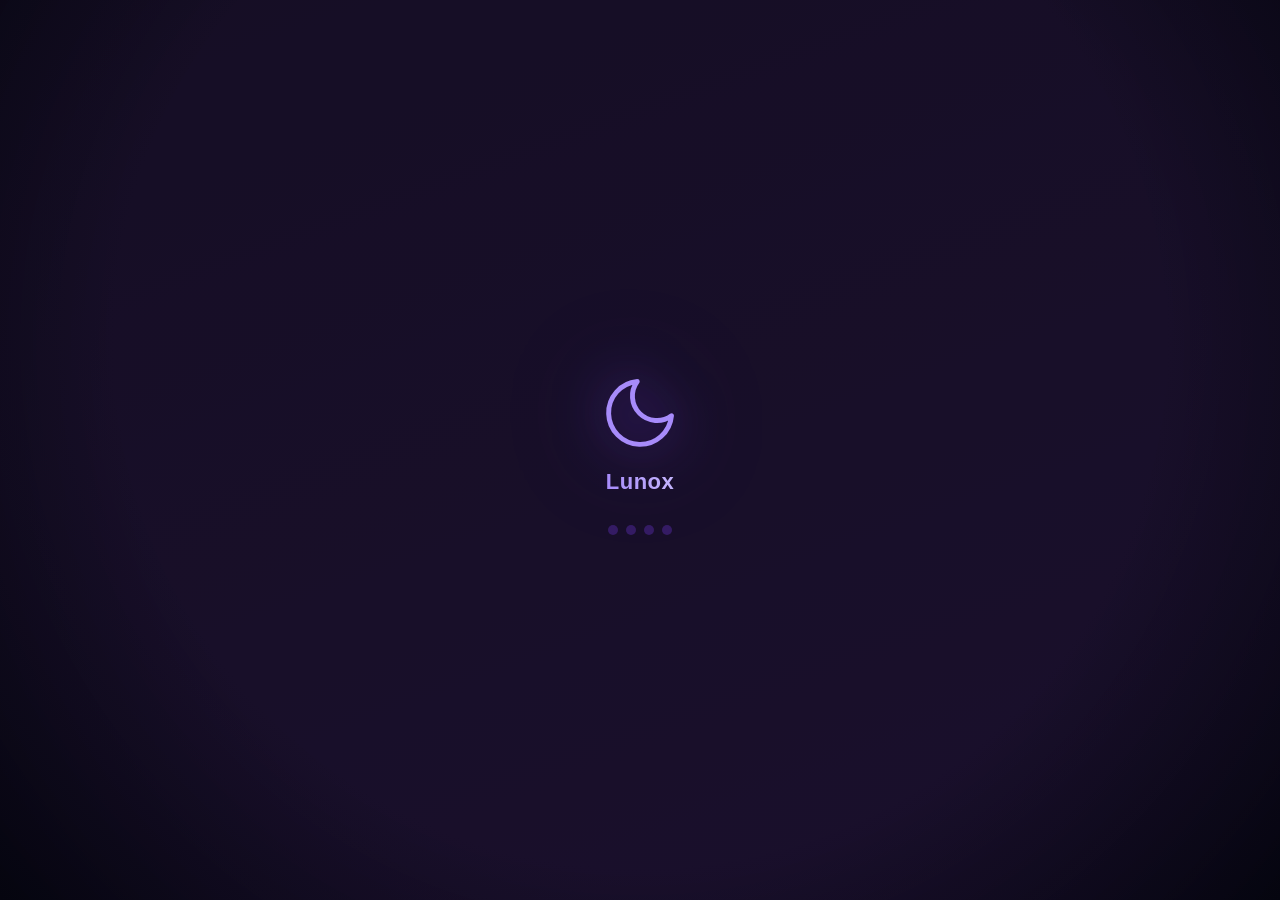
==== index.html @ 0f77aace "Add files via upload" ====
<!DOCTYPE html>
<!-- LUNOX BUILD: v1.3-support-admin -->
<html lang="ru">
<head>
<meta name="google-site-verification" content="xWfyIqHTuHPUmTDrG2hTrzq8FWGqxsom0Ha5Eu17IWc" />
<meta charset="UTF-8">
<meta name="viewport" content="width=device-width, initial-scale=1.0, maximum-scale=1.0, user-scalable=no, viewport-fit=cover">
<title>Lunox — мессенджер с ИИ | Чаты, звонки, группы</title>
<meta name="description" content="Lunox — приватный мессенджер с двумя ИИ-помощниками (GigaChat, Gemini). Устанавливается в один клик. Чаты, звонки, группы, реакции, защита.">
<meta name="keywords" content="lunox, мессенджер, lunox мессенджер, ии мессенджер, свой мессенджер, pwa мессенджер, приватный мессенджер">
<meta name="author" content="Lunox">
<meta name="version" content="1.5.0">

<!-- Open Graph -->
<meta property="og:title" content="Lunox — мессенджер с ИИ">
<meta property="og:description" content="Приватный мессенджер с двумя ИИ. Устанавливается в один клик.">
<meta property="og:type" content="website">
<meta property="og:url" content="https://lunoxapp.online/">
<meta property="og:image" content="https://lunoxapp.online/icon-512.png">
<meta property="og:site_name" content="Lunox">

<!-- Twitter Card -->
<meta name="twitter:card" content="summary_large_image">
<meta name="twitter:title" content="Lunox — мессенджер с ИИ">
<meta name="twitter:description" content="Приватный мессенджер с двумя ИИ.">
<meta name="twitter:image" content="https://lunoxapp.online/icon-512.png">

<!-- Schema.org -->
<script type="application/ld+json">
{
  "@context": "https://schema.org",
  "@type": "SoftwareApplication",
  "name": "Lunox",
  "applicationCategory": "CommunicationApplication",
  "operatingSystem": "Web, Android",
  "description": "Приватный мессенджер с двумя ИИ (GigaChat, Gemini). Устанавливается в один клик.",
  "url": "https://lunoxapp.online/",
  "offers": { "@type": "Offer", "price": "0", "priceCurrency": "RUB" },
  "author": { "@type": "Person", "name": "Lunox Creator" }
}
</script>

<!-- PWA -->
<link rel="manifest" href="/manifest.json">
<meta name="theme-color" content="#7c3aed">
<link rel="apple-touch-icon" href="/apple-touch-icon.png">
<meta name="apple-mobile-web-app-capable" content="yes">
<meta name="apple-mobile-web-app-status-bar-style" content="black-translucent">
<meta name="apple-mobile-web-app-title" content="Lunox">
<link rel="icon" href="/icon-192.png" type="image/png">

<!-- Firebase SDK (совместимая версия, compat) -->
<script src="https://www.gstatic.com/firebasejs/10.12.2/firebase-app-compat.js"></script>
<script src="https://www.gstatic.com/firebasejs/10.12.2/firebase-auth-compat.js"></script>
<script src="https://www.gstatic.com/firebasejs/10.12.2/firebase-firestore-compat.js"></script>
<script src="https://www.gstatic.com/firebasejs/10.12.2/firebase-storage-compat.js"></script>
<script src="https://www.gstatic.com/firebasejs/10.12.2/firebase-messaging-compat.js"></script>
<script src="https://www.gstatic.com/firebasejs/10.12.2/firebase-functions-compat.js"></script>

<style>
:root{--ease:cubic-bezier(0.16,1,0.3,1);--bg-deep:#0a0a1a;--bg-panel:#1a1a2e;--bg-panel-2:#20203a;--border:#2a2a45;--text-main:#ffffff;--text-dim:#94a3b8;--violet:#7c3aed;--violet-bright:#a78bfa;--indigo:#4f46e5;--glow:0 0 24px rgba(124,58,237,0.35);--danger:#f87171;--nav-active:#7c3aed;--nav-height:78px;--nav-safe-bottom:env(safe-area-inset-bottom,0px);--msg-font-size:14px;--chat-avatar-size:40px;--msg-padding-y:10px;--msg-padding-x:14px;--msg-gap:8px}body.theme-light{--bg-deep:#f2f2f9;--bg-panel:#ffffff;--bg-panel-2:#f5f5fb;--border:#e3e3f0;--text-main:#17172b;--text-dim:#676a86}body.theme-space{--bg-deep:#050818;--bg-panel:#0a0e2a;--bg-panel-2:#0e1436;--border:#1c2350;--text-main:#eef1ff;--text-dim:#8891c4;--violet:#6d5bf0;--violet-bright:#9db4ff;--indigo:#3346c9;--nav-active:#6d5bf0}body.theme-night{--bg-deep:#000000;--bg-panel:#0a0a0a;--bg-panel-2:#121212;--border:#262626;--text-main:#f5f5f5;--text-dim:#8a8a8a;--violet:#b026ff;--violet-bright:#e879ff;--indigo:#00e5ff;--glow:0 0 24px rgba(224,60,255,0.45);--nav-active:#e879ff}body.theme-sunset{--bg-deep:#1c0f2e;--bg-panel:#2a1440;--bg-panel-2:#33184e;--border:#4a2264;--text-main:#fff0f8;--text-dim:#d3a6cf;--violet:#c026d3;--violet-bright:#f472b6;--indigo:#7c3aed;--nav-active:#f472b6}body.theme-space #app::before{content:"";position:fixed;inset:0;pointer-events:none;z-index:0;background-image:radial-gradient(1.5px 1.5px at 20% 30%,rgba(255,255,255,0.9),transparent),radial-gradient(1.5px 1.5px at 65% 15%,rgba(255,255,255,0.7),transparent),radial-gradient(1px 1px at 80% 60%,rgba(255,255,255,0.8),transparent),radial-gradient(1px 1px at 40% 80%,rgba(255,255,255,0.6),transparent),radial-gradient(1.5px 1.5px at 10% 65%,rgba(255,255,255,0.7),transparent),radial-gradient(1px 1px at 90% 85%,rgba(255,255,255,0.6),transparent),radial-gradient(1.5px 1.5px at 55% 45%,rgba(255,255,255,0.5),transparent);background-size:100% 100%;animation:starsTwinkle 4s ease-in-out infinite}@keyframes starsTwinkle{0%,100%{opacity:0.55}50%{opacity:1}}body.theme-night .logo-crescent{box-shadow:0 0 26px rgba(224,60,255,0.6)}body.theme-night .msg-row.mine .bubble{box-shadow:0 0 16px rgba(176,38,255,0.45)}body.theme-night .nav-btn.active .nav-icon{filter:drop-shadow(0 0 10px rgba(232,121,255,0.75))}body.anim-off,body.anim-off *,body.anim-off *::before,body.anim-off *::after{animation-duration:0.001ms !important;animation-delay:0s !important;animation-iteration-count:1 !important;transition-duration:0.001ms !important;transition-delay:0s !important;scroll-behavior:auto !important}body.anim-off #app::before{display:none !important}body.ui-font-small .chat-item-name{font-size:13px}body.ui-font-small .chat-item-preview{font-size:11px}body.ui-font-small .settings-row-label{font-size:13px !important}body.ui-font-small .nav-btn{font-size:10.5px}body.ui-font-small .profile-tab-header{font-size:14.5px}body.ui-font-large .chat-item-name{font-size:16px}body.ui-font-large .chat-item-preview{font-size:14px}body.ui-font-large .settings-row-label{font-size:16px !important}body.ui-font-large .nav-btn{font-size:13px}body.ui-font-large .profile-tab-header{font-size:17.5px}.chat-item .avatar{width:var(--chat-avatar-size) !important;height:var(--chat-avatar-size) !important}body.density-compact{--chat-avatar-size:32px;--msg-padding-y:6px;--msg-padding-x:10px;--msg-gap:4px;--msg-font-size:13px}body.density-compact .chat-item{padding:8px 20px;gap:9px}body.density-compact .chat-item-preview{margin-top:0}body.density-spacious{--chat-avatar-size:48px;--msg-padding-y:14px;--msg-padding-x:18px;--msg-gap:12px;--msg-font-size:15px}body.density-spacious .chat-item{padding:20px 22px;gap:14px}body.density-spacious .chat-item .avatar{font-size:19px !important}body.density-spacious .chat-item-preview{margin-top:4px;font-size:13px}.messages{background-size:cover;background-position:center;background-repeat:no-repeat;transition:background 0.2s ease}*{box-sizing:border-box}html,body{height:100vh;height:100dvh;margin:0;padding:0;background:radial-gradient(1200px 800px at 20% -10%,#1a1440 0%,transparent 60%),radial-gradient(1000px 700px at 100% 100%,#0e1a3d 0%,transparent 55%),var(--bg-deep);color:var(--text-main);font-family:-apple-system,BlinkMacSystemFont,"Segoe UI",Inter,Roboto,sans-serif;overflow:hidden;overscroll-behavior:none;transition:background 0.2s ease,color 0.2s ease}body.theme-light{background:var(--bg-deep)}#app{height:100vh;height:100dvh;height:calc(var(--app-height,100dvh));width:100vw;display:flex;align-items:stretch;justify-content:center}@media (max-width:640px){.composer input[type="text"],.search-bar input,.field input,.field textarea,.field select{font-size:16px !important}}.composer input[type="text"]{position:relative;z-index:2;-webkit-user-select:text;user-select:text;touch-action:manipulation}.screen{display:none;width:100%;height:100%}.screen.active{display:flex;animation:screenFadeIn .3s var(--ease)}.screen.active.scr-slide-in-right{animation:scrSlideInRight .3s var(--ease)}.screen.active.scr-slide-in-left{animation:scrSlideInLeft .3s var(--ease)}.screen.active.scr-slide-out-right{animation:scrSlideOutRight .25s var(--ease) forwards}@keyframes scrSlideInRight{from{opacity:0;transform:translateX(32px)}to{opacity:1;transform:translateX(0)}}@keyframes scrSlideInLeft{from{opacity:0;transform:translateX(-32px)}to{opacity:1;transform:translateX(0)}}@keyframes scrSlideOutRight{from{opacity:1;transform:translateX(0)}to{opacity:0;transform:translateX(32px)}}@keyframes screenFadeIn{from{opacity:0}to{opacity:1}}#screen-auth{align-items:center;justify-content:center;padding:24px}.auth-card{width:100%;max-width:380px;background:linear-gradient(180deg,var(--bg-panel) 0%,var(--bg-panel-2) 100%);border:1px solid var(--border);border-radius:20px;padding:36px 30px;box-shadow:0 20px 60px rgba(0,0,0,0.5);max-height:90vh;overflow-y:auto}.logo-mark{display:flex;align-items:center;justify-content:center;gap:10px;margin-bottom:28px}.logo-crescent{width:40px;height:40px;border-radius:50%;background:radial-gradient(circle at 35% 35%,var(--violet-bright),var(--indigo) 70%);box-shadow:var(--glow);position:relative;flex-shrink:0}.logo-crescent::after{content:"";position:absolute;top:4px;left:12px;width:30px;height:30px;border-radius:50%;background:var(--bg-panel)}.logo-text{font-size:26px;font-weight:700;letter-spacing:0.5px;background:linear-gradient(90deg,var(--violet-bright),#c4b5fd);-webkit-background-clip:text;background-clip:text;color:transparent}.auth-sub{text-align:center;color:var(--text-dim);font-size:13px;margin:-18px 0 26px 0}.field{margin-bottom:16px}.field label{display:block;font-size:12px;color:var(--text-dim);margin-bottom:6px}.field input,.field textarea,.field select{width:100%;padding:12px 14px;border-radius:10px;border:1px solid var(--border);background:rgba(0,0,0,0.15);color:var(--text-main);font-size:14px;outline:none;transition:border-color 0.15s,box-shadow 0.15s;font-family:inherit}body.theme-light .field input,body.theme-light .field textarea,body.theme-light .field select{background:#f5f5fb}.field input:focus,.field textarea:focus,.field select:focus{border-color:var(--violet);box-shadow:0 0 0 3px rgba(124,58,237,0.18)}.field textarea{resize:vertical;min-height:60px}.btn-primary{width:100%;padding:13px;border:none;border-radius:10px;background:linear-gradient(90deg,var(--indigo),var(--violet));color:#fff;font-size:14px;font-weight:600;cursor:pointer;margin-top:6px;box-shadow:0 8px 24px rgba(124,58,237,0.35);transition:transform 0.1s,opacity 0.15s}.btn-primary:hover{opacity:0.92}.btn-primary:active{transform:scale(0.98)}.btn-primary:disabled{opacity:0.5;cursor:default}.btn-secondary{width:100%;padding:12px;border-radius:10px;border:1px solid var(--border);background:transparent;color:var(--text-main);font-size:13.5px;font-weight:600;cursor:pointer;transition:background 0.15s}.btn-secondary:hover{background:rgba(124,58,237,0.1)}.auth-switch{text-align:center;margin-top:18px;font-size:13px;color:var(--text-dim)}.auth-switch a{color:var(--violet-bright);cursor:pointer;text-decoration:none;font-weight:600}.auth-switch a:hover{text-decoration:underline}.auth-error{background:rgba(248,113,113,0.1);border:1px solid rgba(248,113,113,0.3);color:var(--danger);font-size:12.5px;padding:9px 12px;border-radius:8px;margin-bottom:14px;display:none}.auth-load-retry-banner{background:rgba(248,113,113,0.1);border:1px solid rgba(248,113,113,0.3);color:var(--danger);font-size:12.5px;padding:12px;border-radius:10px;margin-bottom:16px;display:flex;flex-direction:column;align-items:center;gap:10px;text-align:center;line-height:1.4}.auth-load-retry-btn{border:1px solid rgba(248,113,113,0.4);background:rgba(248,113,113,0.14);color:var(--danger);font-size:12.5px;font-weight:700;padding:8px 16px;border-radius:9px;cursor:pointer;transition:background .15s,opacity .15s}.auth-load-retry-btn:hover{background:rgba(248,113,113,0.24)}.auth-load-retry-btn:active{opacity:0.85}.beta-banner{background:rgba(124,58,237,0.12);border:1px solid rgba(124,58,237,0.4);color:var(--violet-bright);font-size:12px;line-height:1.5;padding:10px 14px;border-radius:10px;margin:-8px 0 20px 0;text-align:center}.beta-banner b{color:var(--text-main)}.beta-count-row .settings-row-value{font-weight:700;color:var(--violet-bright)}#report-bug-email{font-size:11px;max-width:150px;overflow:hidden;text-overflow:ellipsis;white-space:nowrap}.topbar{display:flex;align-items:center;justify-content:space-between;padding:18px 20px;border-bottom:1px solid var(--border);background:var(--bg-panel-2)}.topbar .logo-text{font-size:20px}.topbar-actions{display:flex;align-items:center;gap:10px}.icon-btn{background:none;border:none;color:var(--text-dim);cursor:pointer;font-size:18px;padding:6px;border-radius:10px;transition:background 0.3s ease,color 0.3s ease}.icon-btn:hover{background:rgba(124,58,237,0.12);color:var(--violet-bright)}.topbar-lunox{justify-content:space-between;padding:14px 14px 12px;background:linear-gradient(180deg,var(--bg-panel-2),var(--bg-panel));flex-shrink:0;position:relative}.logo-row{display:flex;align-items:center;gap:10px;position:absolute;left:50%;top:50%;transform:translate(-50%,-50%);pointer-events:none}.logo-moon{font-size:22px;filter:drop-shadow(0 0 10px rgba(167,139,250,0.55));animation:moonGlow 3.2s ease-in-out infinite}@keyframes moonGlow{0%,100%{transform:translateY(0) rotate(0deg)}50%{transform:translateY(-2px) rotate(-6deg)}}.topbar-lunox .logo-text{font-size:20px;font-weight:800;background:linear-gradient(90deg,var(--violet-bright),#7dd3fc);-webkit-background-clip:text;background-clip:text;color:transparent;letter-spacing:0.5px}.search-bar{padding:10px 16px;border-bottom:1px solid var(--border);display:flex;gap:8px;align-items:center}.search-bar-inner{position:relative;flex:1}.search-bar-inner .search-icon{position:absolute;left:12px;top:50%;transform:translateY(-50%);color:rgba(255,255,255,0.55);font-size:14px;pointer-events:none;transition:color 0.15s ease}body.theme-light .search-bar-inner .search-icon{color:rgba(23,23,43,0.4)}.search-bar-inner:focus-within .search-icon{color:var(--violet-bright)}.search-bar input{width:100%;padding:11px 14px 11px 34px;border-radius:12px;border:1px solid var(--border);background:rgba(0,0,0,0.15);color:var(--text-main);font-size:13.5px;outline:none;transition:border-color 0.15s,box-shadow 0.15s}body.theme-light .search-bar input{background:#f5f5fb}.search-bar input:focus{border-color:var(--violet);box-shadow:0 0 0 3px rgba(124,58,237,0.15)}.search-bar input::placeholder{color:var(--text-dim);opacity:0.85}#chats-search-bar input{padding-right:36px}.search-clear-btn{position:absolute;right:6px;top:50%;transform:translateY(-50%);width:24px;height:24px;border-radius:50%;border:none;background:rgba(124,58,237,0.14);color:var(--text-dim);display:flex;align-items:center;justify-content:center;cursor:pointer;transition:background .15s,color .15s}.search-clear-btn:hover{background:rgba(124,58,237,0.24);color:var(--text-main)}.search-clear-btn svg{width:13px;height:13px}.chats-search-note{padding:2px 20px 8px;font-size:12px;color:var(--text-dim);display:flex;align-items:center;gap:6px}.chats-search-note .search-spinner{width:11px;height:11px;border-radius:50%;border:2px solid rgba(124,58,237,0.25);border-top-color:var(--violet-bright);animation:searchSpin 0.7s linear infinite;flex-shrink:0}@keyframes searchSpin{to{transform:rotate(360deg)}}mark.search-hl{background:rgba(124,58,237,0.32);color:var(--violet-bright);border-radius:3px;padding:0 1px;font-weight:700}.chat-item-preview .search-hl-preview{color:var(--text-dim)}.tab-panels{flex:1;position:relative;overflow:hidden}.tab-panel{position:absolute;top:0;left:0;right:0;bottom:calc(var(--nav-height) + var(--nav-safe-bottom));display:flex;flex-direction:column;opacity:0;transform:translateY(10px) scale(0.99);pointer-events:none;transition:opacity 0.2s ease,transform 0.22s cubic-bezier(.2,.8,.3,1)}.tab-panel.active{opacity:1;transform:translateY(0) scale(1);pointer-events:auto}.bottom-nav{position:fixed !important;left:50% !important;bottom:0 !important;transform:translateX(-50%) !important;width:100% !important;max-width:480px;height:calc(var(--nav-height) + var(--nav-safe-bottom));padding:10px 10px calc(10px + var(--nav-safe-bottom));display:flex !important;align-items:stretch;gap:4px;border-top:1px solid rgba(124,58,237,0.18) !important;border-radius:20px 20px 0 0 !important;overflow:hidden;background:#1a1a2e !important;box-shadow:0 -1px 0 rgba(255,255,255,0.03) inset,0 -6px 20px rgba(0,0,0,0.35);z-index:500;transition:background 0.2s ease,box-shadow 0.2s ease}body.theme-light .bottom-nav{background:#1a1a2e !important;border-top:1px solid rgba(124,58,237,0.18) !important;border-radius:20px 20px 0 0 !important}.nav-btn{position:relative;flex:1;min-width:0;display:flex;flex-direction:column;align-items:center;justify-content:center;gap:4px;padding:9px 2px 8px;margin:2px;background:none;border:none;border-radius:14px;cursor:pointer;color:var(--text-dim);font-size:10.5px;font-weight:600;letter-spacing:0.1px;line-height:1.15;text-align:center;transition:color 0.25s cubic-bezier(.2,.8,.3,1),background 0.25s cubic-bezier(.2,.8,.3,1),transform 0.2s cubic-bezier(.34,1.56,.64,1)}.nav-btn span:last-child{max-width:100%}@media (max-width:360px){.nav-btn{font-size:9.5px;padding:8px 1px 7px}}.nav-btn .nav-icon{font-size:26px;line-height:1;transition:transform 0.22s cubic-bezier(.34,1.56,.64,1),filter 0.22s ease}.nav-btn.active{color:var(--nav-active);background:rgba(124,58,237,0.14);transform:translateY(-1px)}.nav-btn.active .nav-icon{transform:translateY(-2px) scale(1.16);filter:drop-shadow(0 0 8px rgba(124,58,237,0.55))}.nav-btn:active{background:rgba(124,58,237,0.20);transform:scale(0.96)}.nav-btn:active .nav-icon{transform:scale(0.92)}.nav-badge{position:absolute;top:4px;right:calc(50% - 22px);background:linear-gradient(135deg,var(--violet),var(--indigo));color:#fff;font-size:10px;font-weight:700;min-width:16px;height:16px;border-radius:8px;display:flex;align-items:center;justify-content:center;padding:0 4px}.profile-tab-header{display:flex;align-items:center;justify-content:center;padding:16px 20px;border-bottom:1px solid var(--border);background:var(--bg-panel-2);font-weight:700;font-size:16px;flex-shrink:0}.profile-tab-body{flex:1;overflow-y:auto;padding:26px 20px 40px;text-align:center}.ai-tab-header{position:relative;justify-content:center;min-height:51px}.ai-clear-btn{position:absolute;right:12px;top:50%;transform:translateY(-50%);display:flex;align-items:center;gap:5px;padding:6px 10px;border-radius:10px;border:1px solid var(--border);background:var(--bg-panel);color:var(--text-dim);font-size:12.5px;font-weight:600;cursor:pointer;transition:background .15s,color .15s,border-color .15s,transform .15s ease}.ai-clear-btn svg{width:15px;height:15px;stroke:currentColor;flex-shrink:0}.ai-clear-btn:hover{background:var(--bg-panel-2);color:#ff5c5c;border-color:#ff5c5c55}.ai-clear-btn:active{transform:translateY(-50%) scale(0.92) !important}@media (max-width:480px){.ai-clear-btn span{display:none}.ai-clear-btn{padding:7px}}.ai-attach-btn{width:40px;height:40px;flex-shrink:0;display:inline-flex;align-items:center;justify-content:center;overflow:hidden;border-radius:50%;background:rgba(124,58,237,0.14);border:1px solid var(--border);color:var(--violet-bright);cursor:pointer;box-shadow:0 3px 10px rgba(124,58,237,0.18);transition:background .15s ease,color .15s ease,border-color .15s ease,box-shadow .2s ease,transform .12s ease}.ai-attach-btn:hover{background:rgba(124,58,237,0.24);box-shadow:0 5px 16px rgba(124,58,237,0.3)}.ai-attach-btn:active{transform:scale(0.88)}.ai-attach-btn.active{background:linear-gradient(135deg,var(--violet),var(--indigo));color:#fff;border-color:transparent;box-shadow:0 4px 14px rgba(124,58,237,0.4)}.ai-attach-preview-bar{display:none;align-items:center;gap:10px;margin:8px 16px 0;padding:8px 10px;border-radius:16px;background:var(--bg-panel-2);border:1px solid var(--border);box-shadow:0 8px 24px rgba(0,0,0,0.28);animation:slideDownFade .18s cubic-bezier(.2,.85,.35,1)}.ai-attach-preview-bar.active{display:flex}.ai-attach-preview-bar img{width:40px;height:40px;border-radius:12px;object-fit:cover;flex-shrink:0;border:1px solid var(--border)}.ai-attach-preview-name{flex:1;min-width:0;font-size:12.5px;color:var(--text-dim);white-space:nowrap;overflow:hidden;text-overflow:ellipsis}.ai-attach-preview-remove{background:rgba(124,58,237,0.12);border:none;color:var(--text-dim);cursor:pointer;width:26px;height:26px;flex-shrink:0;display:inline-flex;align-items:center;justify-content:center;border-radius:50%;transition:background .15s,color .15s,transform .12s}.ai-attach-preview-remove svg{width:14px;height:14px}.ai-attach-preview-remove:hover{background:rgba(248,113,113,0.16);color:#ff8a8a}.ai-attach-preview-remove:active{transform:scale(0.88)}.ai-model-group-label{font-size:11px;font-weight:700;letter-spacing:.04em;text-transform:uppercase;color:var(--violet-bright);opacity:.72;padding:2px 4px;margin:8px 0 -2px}.ai-model-group-label:first-child{margin-top:0}@keyframes slideDownFade{from{opacity:0;transform:translateY(-6px)}to{opacity:1;transform:translateY(0)}}.ai-typing-dots{display:inline-flex;align-items:center;gap:3px;padding:2px 0}.ai-typing-dots span{width:6px;height:6px;border-radius:50%;background:currentColor;opacity:0.35;animation:aiTypingPulse 1.1s ease-in-out infinite}.ai-typing-dots span:nth-child(2){animation-delay:.15s}.ai-typing-dots span:nth-child(3){animation-delay:.3s}@keyframes aiTypingPulse{0%,60%,100%{opacity:0.35;transform:scale(0.85)}30%{opacity:1;transform:scale(1)}}.ai-msg-new{animation:bubbleIn 0.28s cubic-bezier(.2,.85,.35,1)}.ai-tab-image-caption{font-size:12.5px;color:var(--text-dim);margin-top:4px;padding:0 2px}.ai-tab-image-error{color:#ff8a8a}.ai-sidebar-toggle{position:absolute;left:10px;top:50%;transform:translateY(-50%)}.ai-model-bar{position:relative;flex-shrink:0;padding:8px 16px;border-bottom:1px solid var(--border);background:var(--bg-panel-2)}.ai-model-current{display:inline-flex;align-items:center;gap:6px;padding:6px 12px;border-radius:999px;border:1px solid var(--border);background:var(--bg-panel);color:var(--text-main);font-size:12.5px;font-weight:600;cursor:pointer;transition:background .15s ease,border-color .15s ease}.ai-model-current:hover{background:rgba(124,58,237,0.12);border-color:rgba(124,58,237,0.4)}.ai-model-current svg{width:13px;height:13px;color:var(--text-dim);transition:transform .18s ease}.ai-model-current.open svg{transform:rotate(180deg)}.ai-model-dropdown{display:none;position:absolute;top:calc(100% + 4px);left:16px;z-index:60;min-width:220px;background:linear-gradient(180deg,var(--bg-panel-2) 0%,var(--bg-panel) 100%);border:1px solid var(--border);border-radius:14px;box-shadow:0 18px 50px rgba(0,0,0,0.5),0 0 0 1px rgba(124,58,237,0.12);padding:6px}.ai-model-dropdown.open{display:block;animation:sheetUp 0.18s cubic-bezier(.2,.85,.35,1)}.ai-model-dropdown-item{display:flex;flex-direction:column;gap:2px;padding:9px 10px;border-radius:10px;cursor:pointer;transition:background .15s ease}.ai-model-dropdown-item:hover{background:rgba(124,58,237,0.12)}.ai-model-dropdown-item.active{background:rgba(124,58,237,0.18)}.ai-model-dropdown-item b{font-size:13px;color:var(--text-main);font-weight:700}.ai-model-dropdown-item span{font-size:11.5px;color:var(--text-dim)}.ai-sidebar-overlay{display:none;position:absolute;inset:0;z-index:80;background:rgba(5,5,15,0.5)}.ai-sidebar-overlay.active{display:block;animation:fadeIn 0.15s ease}.ai-sidebar-panel{position:absolute;top:0;left:0;bottom:0;width:84%;max-width:320px;background:linear-gradient(180deg,var(--bg-panel-2) 0%,var(--bg-panel) 100%);border-right:1px solid var(--border);box-shadow:18px 0 50px rgba(0,0,0,0.45);display:flex;flex-direction:column;transform:translateX(-100%);transition:transform .22s cubic-bezier(.2,.9,.32,1.1)}.ai-sidebar-overlay.active .ai-sidebar-panel{transform:translateX(0)}.ai-sidebar-header{display:flex;align-items:center;gap:6px;padding:12px 10px;border-bottom:1px solid var(--border);flex-shrink:0}.ai-sidebar-tabs{flex:1;display:flex;gap:4px;background:rgba(0,0,0,0.15);border-radius:12px;padding:3px}.ai-sidebar-tab{flex:1;padding:8px 6px;border:none;background:transparent;color:var(--text-dim);font-size:12.5px;font-weight:700;border-radius:10px;cursor:pointer;transition:background .15s ease,color .15s ease}.ai-sidebar-tab.active{background:linear-gradient(135deg,var(--violet),var(--indigo));color:#fff;box-shadow:0 4px 12px rgba(124,58,237,0.35)}.ai-sidebar-close{width:32px;height:32px;flex-shrink:0}.ai-sidebar-body{flex:1;overflow-y:auto;padding:12px}.ai-sidebar-view{display:none}.ai-sidebar-view.active{display:block}.ai-new-chat-btn{width:100%;padding:11px;border-radius:12px;border:none;background:linear-gradient(90deg,var(--indigo),var(--violet));color:#fff;font-size:13.5px;font-weight:700;cursor:pointer;margin-bottom:12px;box-shadow:0 6px 18px rgba(124,58,237,0.35);transition:opacity .15s ease,transform .12s ease}.ai-new-chat-btn:hover{opacity:0.92}.ai-new-chat-btn:active{transform:scale(0.98)}.ai-history-list{display:flex;flex-direction:column;gap:6px}.ai-history-item{padding:10px 12px;border-radius:12px;background:var(--bg-panel-2);border:1px solid var(--border);cursor:pointer;transition:background .15s ease,border-color .15s ease}.ai-history-item:hover{background:rgba(124,58,237,0.1)}.ai-history-item.active{border-color:var(--violet);background:rgba(124,58,237,0.16)}.ai-history-item-title{font-size:13px;font-weight:600;color:var(--text-main);white-space:nowrap;overflow:hidden;text-overflow:ellipsis}.ai-history-item-meta{font-size:11px;color:var(--text-dim);margin-top:3px}.ai-history-empty{text-align:center;color:var(--text-dim);font-size:12.5px;padding:30px 10px;line-height:1.5}.ai-model-list{display:flex;flex-direction:column;gap:8px}.ai-model-item{padding:12px;border-radius:14px;background:var(--bg-panel-2);border:1px solid var(--border);cursor:pointer;transition:background .15s ease,border-color .15s ease}.ai-model-item:hover{background:rgba(124,58,237,0.1)}.ai-model-item.active{border-color:var(--violet);background:rgba(124,58,237,0.16)}.ai-model-item b{font-size:13.5px;color:var(--text-main);display:block;margin-bottom:2px}.ai-model-item span{font-size:12px;color:var(--text-dim)}.modal-email{font-size:13.5px;color:var(--text-dim);margin-bottom:4px}.modal-logout-btn{width:100%;max-width:280px;padding:13px;border-radius:12px;border:none;background:linear-gradient(90deg,#ef4444,#f87171);color:#fff;font-size:14px;font-weight:700;cursor:pointer;margin:18px auto 0;display:block;transition:transform 0.12s ease,opacity 0.15s}.support-btn{width:100%;max-width:280px;padding:13px;border-radius:12px;border:1px solid rgba(124,58,237,0.4);background:linear-gradient(90deg,var(--indigo),var(--violet));color:#fff;font-size:14px;font-weight:700;cursor:pointer;margin:22px auto 0;display:flex;align-items:center;justify-content:center;gap:8px;box-shadow:0 8px 24px rgba(124,58,237,0.35);transition:transform 0.12s ease,opacity 0.15s}.support-btn:hover{opacity:0.92}.support-btn:active{transform:scale(0.97)}.support-btn-icon{font-size:16px;line-height:1}.modal-logout-btn:active{transform:scale(0.97)}.nickname-save-btn{max-width:280px;margin:0 auto 10px}.status-picker{display:flex;gap:8px;justify-content:center;margin:4px auto 20px;max-width:320px}.status-chip{flex:1;padding:8px 6px;border-radius:10px;border:1px solid var(--border);background:rgba(0,0,0,0.1);color:var(--text-dim);font-size:11.5px;font-weight:600;cursor:pointer;display:flex;flex-direction:column;align-items:center;gap:3px;transition:all .15s}.status-chip.active{border-color:var(--violet);color:var(--text-main);background:rgba(124,58,237,0.15)}.settings-list{text-align:left;max-width:400px;margin:20px auto 0}.settings-section-title{font-size:11.5px;text-transform:uppercase;letter-spacing:0.06em;color:var(--text-dim);margin:22px 4px 8px;font-weight:700}.settings-row{display:flex;align-items:center;justify-content:space-between;gap:10px;padding:13px 14px;background:var(--bg-panel-2);border:1px solid var(--border);border-radius:16px;margin-bottom:8px;cursor:pointer;transition:background .3s ease,border-color .3s ease,transform .2s ease}.settings-row:hover{background:rgba(124,58,237,0.08)}.settings-row-label{display:flex;align-items:center;gap:10px;font-size:13.5px;font-weight:600}.settings-row-value{font-size:12.5px;color:var(--text-dim)}.settings-row.danger .settings-row-label{color:var(--danger)}.settings-row.disabled{opacity:0.6;cursor:default}.settings-row-badge{font-size:10px;font-weight:700;text-transform:uppercase;letter-spacing:0.04em;background:rgba(124,58,237,0.18);color:var(--violet-bright);padding:2px 7px;border-radius:6px;margin-left:6px}.admin-tab-body{flex:1;overflow-y:auto;padding:18px 16px 40px;text-align:left}.admin-stats-row{display:flex;gap:10px;margin-bottom:20px}.admin-stat-card{flex:1;background:linear-gradient(160deg,var(--bg-panel-2) 0%,rgba(124,58,237,0.08) 100%);border:1px solid var(--border);border-radius:16px;padding:16px 12px;text-align:center}.admin-stat-value{font-size:26px;font-weight:800;color:var(--violet-bright);line-height:1.1}.admin-stat-label{font-size:11px;color:var(--text-dim);margin-top:4px;font-weight:600}.admin-search-bar{margin-bottom:14px}.admin-search-bar input{width:100%;padding:11px 14px;border-radius:12px;border:1px solid var(--border);background:rgba(0,0,0,0.15);color:var(--text-main);font-size:13.5px;outline:none;transition:border-color .15s ease,box-shadow .15s ease}
.admin-search-bar input:focus{border-color:var(--violet);box-shadow:0 0 0 3px rgba(124,58,237,0.18)}
.admin-search-bar input::placeholder{color:var(--text-dim);opacity:0.85}body.theme-light .admin-search-bar input{background:#f5f5fb}.admin-users-list{display:flex;flex-direction:column;gap:10px;margin-bottom:8px}.admin-user-card{background:var(--bg-panel-2);border:1px solid var(--border);border-radius:18px;padding:14px 16px;display:flex;align-items:center;gap:10px;flex-wrap:wrap;box-shadow:0 2px 10px rgba(0,0,0,0.12);transition:border-color .3s ease,box-shadow .3s ease,transform .2s ease}.admin-user-card:hover{border-color:rgba(124,58,237,0.35);box-shadow:0 4px 16px rgba(124,58,237,0.15)}.admin-user-main{display:flex;align-items:center;gap:10px;flex:1;min-width:180px}.admin-user-info{min-width:0}.admin-user-email{font-size:13.5px;font-weight:700;overflow:hidden;text-overflow:ellipsis;white-space:nowrap}.admin-user-meta{font-size:11.5px;color:var(--text-dim);margin-top:2px}.admin-user-badge.active{background:rgba(74,222,128,0.16);color:#4ade80}.admin-user-badge.blocked{background:rgba(248,113,113,0.16);color:var(--danger)}.admin-user-badge.you{background:rgba(124,58,237,0.18);color:var(--violet-bright);margin-left:6px}.admin-user-actions{display:flex;gap:8px;width:100%;margin-top:10px}.admin-action-btn{flex:1;display:inline-flex;align-items:center;justify-content:center;gap:6px;padding:10px 8px;border-radius:14px;border:1px solid transparent;background:rgba(148,163,184,0.12);color:var(--text-main);font-size:12px;font-weight:700;cursor:pointer;transition:background .3s ease,transform .15s ease,opacity .3s ease}.admin-action-btn svg{width:15px;height:15px;flex-shrink:0}.admin-action-btn:active:not(:disabled){transform:scale(0.96)}.admin-action-btn.block{color:#facc15;background:rgba(250,204,21,0.12)}.admin-action-btn.block:hover{background:rgba(250,204,21,0.22)}.admin-action-btn.unblock{color:#4ade80;background:rgba(74,222,128,0.12)}.admin-action-btn.unblock:hover{background:rgba(74,222,128,0.22)}.admin-action-btn.delete{color:var(--danger);background:rgba(248,113,113,0.12)}.admin-action-btn.delete:hover{background:rgba(248,113,113,0.22)}.admin-action-btn.reset-pass{color:var(--violet-bright);background:rgba(124,58,237,0.14)}.admin-action-btn.reset-pass:hover{background:rgba(124,58,237,0.26)}.admin-action-btn:disabled{opacity:0.4;cursor:default}.admin-empty-note{text-align:center;color:var(--text-dim);font-size:13px;padding:18px 8px}.admin-admins-list{display:flex;flex-direction:column;gap:8px;margin-bottom:12px}.admin-admin-row{display:flex;align-items:center;justify-content:space-between;gap:10px;background:var(--bg-panel-2);border:1px solid var(--border);border-radius:16px;padding:10px 12px;transition:border-color .3s ease,box-shadow .3s ease}.admin-admin-row:hover{border-color:rgba(124,58,237,0.3)}.admin-admin-row-main{display:flex;align-items:center;gap:10px;min-width:0}.admin-admin-avatar{width:36px;height:36px;border-radius:50%;display:flex;align-items:center;justify-content:center;color:#fff;font-weight:800;font-size:14px;flex-shrink:0}.admin-admin-email{font-size:13px;font-weight:600;overflow:hidden;text-overflow:ellipsis;white-space:nowrap}.admin-admin-remove{display:inline-flex;align-items:center;gap:5px;border:none;background:rgba(248,113,113,0.12);color:var(--danger);cursor:pointer;font-size:11.5px;font-weight:700;flex-shrink:0;padding:7px 10px;border-radius:10px;transition:background .15s}.admin-admin-remove svg{width:13px;height:13px}.admin-admin-remove:hover{background:rgba(248,113,113,0.22)}.admin-admin-remove:disabled{opacity:0.35;cursor:default}.admin-add-row{display:flex;gap:8px;flex-wrap:wrap}.admin-add-row input{flex:1;min-width:160px;padding:11px 14px;border-radius:12px;border:1px solid var(--border);background:rgba(0,0,0,0.15);color:var(--text-main);font-size:13.5px;outline:none}body.theme-light .admin-add-row input{background:#f5f5fb}.admin-add-row select{padding:11px 10px;border-radius:12px;border:1px solid var(--border);background:rgba(0,0,0,0.15);color:var(--text-main);font-size:13px;outline:none;font-family:inherit}body.theme-light .admin-add-row select{background:#f5f5fb}.admin-add-row button{display:inline-flex;align-items:center;gap:6px;padding:0 16px;border-radius:12px;border:none;background:linear-gradient(90deg,var(--violet),var(--indigo));color:#fff;font-weight:700;font-size:13px;cursor:pointer;white-space:nowrap}.admin-error-note{color:var(--danger);font-size:12.5px;margin-top:6px;display:none}.admin-cleanup-card{background:var(--bg-panel-2);border:1px solid var(--border);border-radius:16px;padding:14px 16px;margin-top:4px}.admin-cleanup-desc{font-size:12px;color:var(--text-dim);line-height:1.5;margin-bottom:12px}.admin-cleanup-btn{display:inline-flex;align-items:center;justify-content:center;gap:8px;width:100%;padding:12px 14px;border-radius:14px;border:1px solid rgba(248,113,113,0.35);background:rgba(248,113,113,0.12);color:var(--danger);font-weight:700;font-size:13.5px;cursor:pointer;transition:background .3s ease,transform .15s ease,opacity .3s ease}.admin-cleanup-btn svg{width:16px;height:16px;flex-shrink:0}.admin-cleanup-btn:hover{background:rgba(248,113,113,0.22)}.admin-cleanup-btn:active:not(:disabled){transform:scale(0.97)}.admin-cleanup-btn:disabled{opacity:0.5;cursor:default}.admin-cleanup-result{margin-top:12px;font-size:12.5px;line-height:1.5;padding:10px 12px;border-radius:12px;background:rgba(74,222,128,0.1);border:1px solid rgba(74,222,128,0.3);color:#4ade80}.admin-cleanup-result.empty{background:rgba(148,163,184,0.1);border-color:var(--border);color:var(--text-dim)}.admin-cleanup-result.error{background:rgba(248,113,113,0.1);border-color:rgba(248,113,113,0.3);color:var(--danger)}.admin-role-select-wrap{display:flex;align-items:center;gap:6px;width:100%;margin-top:8px}.admin-registered-ago{display:inline-block;font-size:11px;font-weight:700;padding:1px 8px;border-radius:8px;background:rgba(124,58,237,0.16);color:var(--violet-bright);margin-left:2px}.admin-registered-ago.recent{background:rgba(250,204,21,0.18);color:#facc15}.admin-log-item{background:var(--bg-panel-2);border:1px solid var(--border);border-radius:14px;padding:10px 14px;margin-bottom:8px;font-size:12.5px}.admin-log-item.danger{border-color:var(--danger);background:rgba(248,113,113,0.1)}.admin-log-item-top{font-weight:600}.admin-log-item-details{color:var(--text-dim);margin-top:2px}.admin-log-item-time{color:var(--text-dim);font-size:11px;margin-top:4px}
.admin-segment{display:flex;gap:6px;background:var(--bg-panel-2);border:1px solid var(--border);border-radius:14px;padding:4px;margin-bottom:16px;overflow-x:auto;overflow-y:hidden;-webkit-overflow-scrolling:touch;scrollbar-width:none;-ms-overflow-style:none}.admin-segment::-webkit-scrollbar{display:none}.admin-segment-btn{flex:1 0 auto;white-space:nowrap;padding:9px 14px;border:none;background:transparent;border-radius:11px;color:var(--text-dim);font-size:12.5px;font-weight:700;cursor:pointer;transition:background .2s ease,color .2s ease;display:flex;align-items:center;justify-content:center;gap:6px}.admin-segment-btn.active{background:linear-gradient(90deg,var(--indigo),var(--violet));color:#fff}.admin-segment-badge{background:rgba(248,113,113,0.85);color:#fff;font-size:10px;font-weight:800;min-width:16px;height:16px;border-radius:8px;padding:0 4px;display:inline-flex;align-items:center;justify-content:center}.admin-segment-btn.active .admin-segment-badge{background:rgba(255,255,255,0.28)}
.admin-support-pane{display:none}.admin-support-pane.active{display:block}
.ticket-status-badge{display:inline-flex;align-items:center;gap:4px;font-size:10px;font-weight:700;padding:2.5px 8px;border-radius:7px;white-space:nowrap;letter-spacing:0.02em}.ticket-status-badge::before{content:"";width:6px;height:6px;border-radius:50%;background:currentColor;flex-shrink:0}.ticket-status-badge.status-new{background:rgba(248,113,113,0.16);color:#f87171}.ticket-status-badge.status-progress{background:rgba(250,204,21,0.16);color:#facc15}.ticket-status-badge.status-closed{background:rgba(148,163,184,0.16);color:var(--text-dim)}
.ticket-card{background:var(--bg-panel-2);border:1px solid var(--border);border-radius:18px;padding:14px 16px;display:flex;align-items:center;gap:12px;cursor:pointer;box-shadow:0 2px 10px rgba(0,0,0,0.12);transition:border-color .2s ease,box-shadow .2s ease,transform .15s ease;margin-bottom:10px;position:relative}.ticket-card:hover{border-color:rgba(124,58,237,0.35);box-shadow:0 4px 16px rgba(124,58,237,0.15)}.ticket-card:active{transform:scale(0.985)}.ticket-card.has-unread{border-color:rgba(124,58,237,0.5)}.ticket-card-avatar{width:42px;height:42px;border-radius:50%;background:linear-gradient(135deg,var(--violet),var(--indigo));display:flex;align-items:center;justify-content:center;font-weight:700;font-size:15px;color:#fff;flex-shrink:0;overflow:hidden}.ticket-card-info{flex:1;min-width:0}.ticket-card-top{display:flex;align-items:center;justify-content:space-between;gap:8px}.ticket-card-name{font-size:13.5px;font-weight:700;overflow:hidden;text-overflow:ellipsis;white-space:nowrap}.ticket-card-time{font-size:11px;color:var(--text-dim);flex-shrink:0}.ticket-card-preview{font-size:12.5px;color:var(--text-dim);overflow:hidden;text-overflow:ellipsis;white-space:nowrap;margin-top:3px}.ticket-card-bottom{display:flex;align-items:center;justify-content:space-between;gap:8px;margin-top:7px}.ticket-unread-dot{position:absolute;top:14px;right:14px;width:9px;height:9px;border-radius:50%;background:var(--violet-bright);box-shadow:0 0 6px rgba(124,58,237,0.7)}.ticket-delete-btn{display:inline-flex;align-items:center;gap:5px;border:none;background:rgba(248,113,113,0.12);color:var(--danger);cursor:pointer;font-size:11px;font-weight:700;flex-shrink:0;padding:6px 10px;border-radius:10px;transition:background .15s,transform .12s}.ticket-delete-btn svg{width:13px;height:13px;flex-shrink:0}.ticket-delete-btn:hover{background:rgba(248,113,113,0.24)}.ticket-delete-btn:active{transform:scale(0.94)}.ticket-delete-btn:disabled{opacity:0.4;cursor:default}.ticket-chat-delete-btn{background:none;border:none;color:var(--danger);cursor:pointer;padding:6px;border-radius:10px;display:inline-flex;align-items:center;justify-content:center;transition:background .15s}.ticket-chat-delete-btn svg{width:19px;height:19px}.ticket-chat-delete-btn:hover{background:rgba(248,113,113,0.14)}.autodelete-card{background:linear-gradient(160deg,var(--bg-panel-2) 0%,rgba(248,113,113,0.06) 100%);border:1px solid var(--border);border-radius:16px;padding:14px 16px;margin-bottom:18px}.autodelete-card-title{font-size:13.5px;font-weight:700;display:flex;align-items:center;gap:6px}.autodelete-card-desc{font-size:12px;color:var(--text-dim);margin-top:5px;line-height:1.5}.autodelete-add-row{margin-top:12px}.autodelete-add-row input[type=number]{flex:0 0 84px;min-width:64px;text-align:center}.autodelete-current{font-size:11.5px;color:var(--violet-bright);margin-top:9px;font-weight:700}
.support-status-picker{display:flex;gap:6px;padding:8px 12px;background:var(--bg-panel-2);border-bottom:1px solid var(--border);flex-wrap:wrap}.support-status-chip{flex:1;min-width:90px;padding:7px 6px;border-radius:9px;border:1px solid var(--border);background:rgba(0,0,0,0.1);color:var(--text-dim);font-size:11px;font-weight:700;cursor:pointer;text-align:center;transition:all .15s}.support-status-chip.st-new.active{border-color:#f87171;color:#f87171;background:rgba(248,113,113,0.14)}.support-status-chip.st-progress.active{border-color:#facc15;color:#facc15;background:rgba(250,204,21,0.14)}.support-status-chip.st-closed.active{border-color:var(--text-dim);color:var(--text-main);background:rgba(148,163,184,0.14)}
.msg-sender-label.admin-label{color:var(--violet-bright);font-weight:700}
.ticket-filter-row{display:flex;gap:6px;margin-bottom:14px;flex-wrap:wrap}.ticket-filter-chip{padding:7px 12px;border-radius:10px;border:1px solid var(--border);background:rgba(0,0,0,0.1);color:var(--text-dim);font-size:12px;font-weight:700;cursor:pointer;transition:all .15s;white-space:nowrap}.ticket-filter-chip:hover{border-color:rgba(124,58,237,0.35)}.ticket-filter-chip.active{border-color:var(--violet);color:var(--text-main);background:rgba(124,58,237,0.16)}
.role-select-wrap{display:flex;align-items:center;gap:8px;width:100%;margin-top:8px;position:relative}
.role-select-wrap label{font-size:11.5px;color:var(--text-dim);font-weight:600;flex-shrink:0}
.role-select-wrap.saving{opacity:0.6;pointer-events:none}
.sr-only{position:absolute;width:1px;height:1px;padding:0;margin:-1px;overflow:hidden;clip:rect(0,0,0,0);white-space:nowrap;border:0}
.nick-style-grad{background-clip:text;-webkit-background-clip:text;color:transparent;background-size:200% 100%;background-repeat:no-repeat;font-weight:700}
.nick-anim-pulse{animation:nickPulse 1.8s ease-in-out infinite}
.nick-anim-wave{animation:nickWave 2.4s linear infinite}
.nick-anim-neon{animation:nickNeon 1.6s ease-in-out infinite}
@keyframes nickPulse{0%,100%{opacity:1;filter:brightness(1)}50%{opacity:0.75;filter:brightness(1.4)}}
@keyframes nickWave{0%{background-position:0% 50%}100%{background-position:200% 50%}}
@keyframes nickNeon{0%,100%{filter:drop-shadow(0 0 2px currentColor) brightness(1)}50%{filter:drop-shadow(0 0 8px #7c3aed) brightness(1.3)}}
.nick-style-preview{text-align:center;font-size:20px;font-weight:800;padding:14px;border-radius:16px;background:var(--bg-panel-2);border:1px solid var(--border)}
.nick-style-grid{display:grid;grid-template-columns:repeat(4,1fr);gap:10px;margin-bottom:6px}
.nick-style-tile{display:flex;flex-direction:column;align-items:center;gap:5px;cursor:pointer;padding:6px;border-radius:16px;border:2px solid transparent;transition:border-color .15s,background .15s}
.nick-style-tile:hover{background:rgba(124,58,237,0.1)}
.nick-style-tile.active{border-color:var(--violet-bright);background:rgba(124,58,237,0.14)}
.nick-style-swatch{width:38px;height:38px;border-radius:50%;box-shadow:0 2px 8px rgba(0,0,0,0.25)}
.nick-style-tile span{font-size:10px;color:var(--text-dim);text-align:center;line-height:1.25}
.role-select{position:relative;flex:1;min-width:0}
.role-select-trigger{width:100%;display:flex;align-items:center;gap:8px;padding:9px 12px;border-radius:12px;border:1px solid rgba(124,58,237,0.25);background:#1a1a2e;color:#fff;font-size:12.5px;font-weight:600;cursor:pointer;font-family:inherit;transition:border-color .18s ease,box-shadow .18s ease}
.role-select-trigger:hover{border-color:rgba(124,58,237,0.5)}
.role-select.open .role-select-trigger{border-color:#7c3aed;box-shadow:0 0 0 3px rgba(124,58,237,0.22)}
.role-select-trigger-label{flex:1;text-align:left;overflow:hidden;text-overflow:ellipsis;white-space:nowrap;color:#fff}
.role-select-chevron{width:14px;height:14px;flex-shrink:0;color:#94a3b8;transition:transform .22s cubic-bezier(.2,.8,.3,1),color .18s ease}
.role-select.open .role-select-chevron{transform:rotate(180deg);color:#a78bfa}
.role-select-dot{width:8px;height:8px;border-radius:50%;flex-shrink:0;box-shadow:0 0 6px currentColor}
.role-select-menu{position:absolute;left:0;right:0;top:calc(100% + 6px);background:#1a1a2e;border:1px solid rgba(124,58,237,0.35);border-radius:14px;padding:6px;box-shadow:0 14px 36px rgba(0,0,0,0.55),0 0 0 1px rgba(124,58,237,0.1);z-index:40;opacity:0;transform:translateY(-6px) scale(0.97);pointer-events:none;transition:opacity .18s ease,transform .2s cubic-bezier(.2,.85,.35,1)}
.role-select.open .role-select-menu{opacity:1;transform:translateY(0) scale(1);pointer-events:auto}
.role-select-option{display:flex;align-items:center;gap:9px;padding:9px 10px;border-radius:10px;color:#fff;font-size:12.5px;font-weight:600;cursor:pointer;transition:background .15s ease,box-shadow .15s ease}
.role-select-option:hover{background:rgba(124,58,237,0.18)}
.role-select-option.active{background:#7c3aed;box-shadow:0 4px 14px rgba(124,58,237,0.4)}
.role-select-option.active .role-select-dot{box-shadow:0 0 6px rgba(255,255,255,0.85)}
.admin-role-select-wrap label{font-size:11.5px;color:var(--text-dim);font-weight:600;flex-shrink:0}
.admin-role-select{flex:1;padding:7px 10px;border-radius:10px;border:1px solid var(--border);background:rgba(0,0,0,0.15);color:var(--text-main);font-size:12.5px;outline:none;font-family:inherit}
body.theme-light .admin-role-select{background:#f5f5fb}
.admin-role-select:disabled{opacity:0.5;cursor:default}
.lunox-toast{position:fixed;top:calc(env(safe-area-inset-top,0px) + 14px);left:50%;transform:translateX(-50%) translateY(-16px) scale(0.96);max-width:88vw;background:linear-gradient(150deg,rgba(32,20,60,0.96),rgba(20,14,42,0.96));border:1px solid rgba(124,58,237,0.5);color:var(--violet-bright);font-size:13px;font-weight:600;line-height:1.4;padding:12px 20px;border-radius:14px;box-shadow:0 14px 34px rgba(0,0,0,0.45),0 0 26px rgba(124,58,237,0.3);z-index:1400;opacity:0;pointer-events:none;transition:opacity .25s ease,transform .28s cubic-bezier(.2,.85,.35,1);text-align:center}
.lunox-toast.active{opacity:1;transform:translateX(-50%) translateY(0) scale(1)}
.call-name-wrap{display:flex;flex-direction:column;align-items:center;gap:6px}
.call-badges-row{display:flex;align-items:center;justify-content:center;gap:8px;flex-wrap:wrap;min-height:1px}
.voice-channel-bar{display:none;align-items:center;justify-content:space-between;gap:10px;padding:9px 14px;background:linear-gradient(90deg,rgba(124,58,237,0.16),rgba(79,70,229,0.1));border-bottom:1px solid rgba(124,58,237,0.35)}.voice-channel-bar.active{display:flex}.vc-bar-participants{display:flex;align-items:center;gap:-6px;flex:1;min-width:0;overflow-x:auto}.vc-bar-avatar{width:30px;height:30px;border-radius:50%;margin-right:-8px;border:2px solid var(--bg-panel-2);background:linear-gradient(135deg,var(--violet),var(--indigo));display:flex;align-items:center;justify-content:center;font-size:11px;font-weight:700;color:#fff;flex-shrink:0;overflow:hidden;position:relative}.vc-bar-avatar img{width:100%;height:100%;object-fit:cover;border-radius:50%}.vc-bar-avatar.speaking{box-shadow:0 0 0 2px #22c55e}.vc-bar-avatar.is-muted::after{content:"";position:absolute;right:-3px;bottom:-3px;width:14px;height:14px;background:var(--bg-panel-2) url("data:image/svg+xml,%3Csvg xmlns='http://www.w3.org/2000/svg' viewBox='0 0 24 24' fill='none' stroke='%23f87171' stroke-width='2.4' stroke-linecap='round' stroke-linejoin='round'%3E%3Cpolygon points='11 5 6 9 2 9 2 15 6 15 11 19 11 5'/%3E%3Cline x1='23' y1='9' x2='17' y2='15'/%3E%3Cline x1='17' y1='9' x2='23' y2='15'/%3E%3C/svg%3E") center/9px no-repeat;border-radius:50%}.vc-bar-count{font-size:11.5px;color:var(--text-dim);font-weight:600;flex-shrink:0;margin-left:6px}.vc-bar-actions{display:flex;gap:6px;flex-shrink:0}.vc-bar-btn{width:32px;height:32px;border-radius:50%;border:none;background:rgba(124,58,237,0.2);color:var(--violet-bright);display:flex;align-items:center;justify-content:center;cursor:pointer;transition:background .15s,color .15s}.vc-bar-btn svg{width:15px;height:15px}.vc-bar-btn.muted{background:rgba(248,113,113,0.2);color:var(--danger)}.vc-bar-btn.leave{background:linear-gradient(135deg,#ef4444,#f87171);color:#fff}.vc-bar-btn:active{transform:scale(0.9)}#btn-voice-channel.vc-active{color:#22c55e}
.call-mute-badge{display:none;align-items:center;gap:5px;font-size:11px;font-weight:700;padding:4px 10px;border-radius:9px;background:rgba(239,68,68,0.16);color:#f87171;border:1px solid rgba(239,68,68,0.4);letter-spacing:0.02em}
.call-mute-badge.active{display:inline-flex}
.chat-header-avatar-wrap.clickable,.chat-header-name.clickable{cursor:pointer}
.chat-header-name.clickable:hover #chat-header-name-text{color:var(--violet-bright)}
.call-mini-bar{position:fixed;top:calc(env(safe-area-inset-top,0px) + 10px);left:50%;transform:translateX(-50%) translateY(-140%);display:flex;align-items:center;gap:10px;max-width:92vw;background:linear-gradient(150deg,rgba(32,20,60,0.97),rgba(20,14,42,0.97));border:1px solid rgba(124,58,237,0.5);border-radius:999px;padding:7px 14px 7px 7px;box-shadow:0 14px 34px rgba(0,0,0,0.45),0 0 26px rgba(124,58,237,0.3);z-index:1450;opacity:0;pointer-events:none;transition:opacity .22s ease,transform .28s cubic-bezier(.2,.85,.35,1);cursor:pointer}
.call-mini-bar.active{opacity:1;pointer-events:auto;transform:translateX(-50%) translateY(0);animation:callMiniIn .3s cubic-bezier(.22,1,.36,1)}
@keyframes callMiniIn{from{transform:translateX(-50%) translateY(-30%) scale(0.9);opacity:0}to{transform:translateX(-50%) translateY(0) scale(1);opacity:1}}
.call-mini-avatar{width:36px;height:36px;border-radius:50%;overflow:hidden;flex-shrink:0;background:linear-gradient(135deg,var(--violet-bright),var(--indigo));display:flex;align-items:center;justify-content:center;font-weight:700;font-size:14px;color:#fff}
.call-mini-avatar img{width:100%;height:100%;object-fit:cover;border-radius:50%;display:block}
.call-mini-info{display:flex;flex-direction:column;min-width:0;line-height:1.25}
.call-mini-name{font-size:12.5px;font-weight:700;color:var(--text-main);white-space:nowrap;overflow:hidden;text-overflow:ellipsis;max-width:130px}
.call-mini-status{font-size:11px;color:var(--violet-bright);font-weight:600;font-variant-numeric:tabular-nums}
.call-mini-end{width:32px;height:32px;border-radius:50%;border:none;background:linear-gradient(135deg,#ef4444,#f87171);color:#fff;display:flex;align-items:center;justify-content:center;cursor:pointer;flex-shrink:0;transition:transform .12s ease,opacity .15s ease}
.call-mini-end:hover{opacity:0.9}
.call-mini-end:active{transform:scale(0.9)}
.call-mini-end svg{width:15px;height:15px;transform:rotate(135deg)}
.user-profile-modal{display:flex;flex-direction:column;align-items:center;text-align:center;padding:10px 4px 4px;animation:userProfileIn 0.22s cubic-bezier(.2,.85,.35,1)}
@keyframes userProfileIn{from{opacity:0;transform:translateY(8px)}to{opacity:1;transform:translateY(0)}}
.user-profile-avatar-wrap{position:relative;width:104px;height:104px;margin:0 auto 14px;border-radius:50%;padding:4px;background:linear-gradient(135deg,var(--violet-bright),var(--violet) 55%,var(--indigo));box-shadow:0 14px 34px rgba(124,58,237,0.4);flex-shrink:0}
.user-profile-avatar{width:100%;height:100%;border-radius:50%;overflow:hidden;background:linear-gradient(135deg,var(--violet-bright),var(--indigo));display:flex;align-items:center;justify-content:center;font-weight:700;font-size:36px;color:#fff;border:3px solid var(--bg-panel)}
.user-profile-avatar img{width:100%;height:100%;object-fit:cover;border-radius:50%;display:block}
.user-profile-online-dot{position:absolute;right:2px;bottom:2px;width:18px;height:18px;border-radius:50%;background:#22c55e;border:3px solid var(--bg-panel);box-shadow:0 0 8px rgba(34,197,94,0.65);display:none}
.user-profile-online-dot.active{display:block}
.user-profile-name-row{display:flex;align-items:center;justify-content:center;gap:6px;max-width:300px}
.user-profile-name{font-size:20px;font-weight:800;color:var(--text-main);overflow:hidden;text-overflow:ellipsis;white-space:nowrap;letter-spacing:0.1px}
.user-profile-modal .profile-role-line{margin-top:8px}
.user-profile-status{font-size:13.5px;color:var(--text-dim);margin-top:6px;font-weight:600}
.user-profile-status.online{color:#22c55e}
.user-profile-bio-card{width:100%;max-width:320px;margin-top:18px;padding:12px 14px;background:var(--bg-panel-2);border:1px solid var(--border);border-radius:14px;text-align:left}
.user-profile-section-label{font-size:11px;text-transform:uppercase;letter-spacing:0.06em;color:var(--text-dim);font-weight:700;margin-bottom:4px}
.user-profile-bio-text{font-size:13.5px;color:var(--text-main);line-height:1.45;white-space:pre-wrap;word-break:break-word}
.user-profile-meta-row{display:flex;align-items:center;justify-content:center;gap:7px;margin-top:10px;font-size:12.5px;color:var(--text-dim)}
.user-profile-meta-row svg{width:14px;height:14px;flex-shrink:0}
.user-profile-actions-row{display:flex;align-items:flex-start;justify-content:center;gap:26px;margin-top:22px}
.user-profile-action-btn{display:flex;flex-direction:column;align-items:center;gap:7px;background:none;border:none;cursor:pointer;color:var(--text-main);font-size:11.5px;font-weight:600;padding:0;transition:opacity .15s,transform .12s}
.user-profile-action-btn:active{transform:scale(0.94)}
.user-profile-action-btn:disabled{opacity:0.4;cursor:default}
.user-profile-action-icon{width:52px;height:52px;border-radius:50%;background:rgba(124,58,237,0.14);color:var(--violet-bright);display:flex;align-items:center;justify-content:center;transition:background .15s,color .15s,box-shadow .15s}
.user-profile-action-icon svg{width:22px;height:22px}
.user-profile-action-btn:hover .user-profile-action-icon{background:linear-gradient(135deg,var(--violet),var(--indigo));color:#fff;box-shadow:0 8px 22px rgba(124,58,237,0.4)}
.user-profile-action-btn.danger .user-profile-action-icon{background:rgba(248,113,113,0.14);color:var(--danger)}
.user-profile-action-btn.danger:hover .user-profile-action-icon{background:linear-gradient(135deg,#ef4444,#f87171);color:#fff;box-shadow:0 8px 22px rgba(239,68,68,0.4)}
.user-profile-action-btn.unblocked-state .user-profile-action-icon{background:rgba(34,197,94,0.14);color:#22c55e}
.user-profile-action-btn.unblocked-state:hover .user-profile-action-icon{background:linear-gradient(135deg,#22c55e,#4ade80);color:#fff;box-shadow:0 8px 22px rgba(34,197,94,0.4)}
.user-profile-banned-note{margin-top:16px;font-size:12px;color:var(--danger);background:rgba(248,113,113,0.1);border:1px solid rgba(248,113,113,0.3);padding:7px 12px;border-radius:10px}.user-profile-media-grid{display:grid;grid-template-columns:repeat(3,1fr);gap:6px;margin-top:8px}.user-profile-media-thumb{position:relative;aspect-ratio:1;border-radius:10px;overflow:hidden;cursor:pointer;background:var(--bg-deep);transition:opacity .15s}.user-profile-media-thumb:active{opacity:0.8}.user-profile-media-thumb img{width:100%;height:100%;object-fit:cover;display:block}.user-profile-shared-chats-list{margin-top:6px;display:flex;flex-direction:column;gap:2px}.user-profile-shared-chat-row{display:flex;align-items:center;gap:10px;padding:8px 4px;border-radius:10px;cursor:pointer;transition:background .15s}.user-profile-shared-chat-row:hover{background:rgba(124,58,237,0.1)}.user-profile-shared-chat-row:active{background:rgba(124,58,237,0.16)}.user-profile-shared-chat-row .avatar{width:34px;height:34px;font-size:12.5px;flex-shrink:0}.user-profile-shared-chat-name{font-size:13.5px;font-weight:600;color:var(--text-main);overflow:hidden;text-overflow:ellipsis;white-space:nowrap;flex:1}.call-audio-unlock-hint{position:absolute;top:calc(env(safe-area-inset-top,0px) + 14px);left:50%;transform:translateX(-50%);background:rgba(124,58,237,0.92);color:#fff;font-size:12px;font-weight:600;padding:8px 14px;border-radius:999px;box-shadow:0 8px 22px rgba(0,0,0,0.4);white-space:nowrap;z-index:5}
.admin-role-badge{display:inline-flex;align-items:center;gap:4px;font-size:10px;font-weight:700;padding:2.5px 8px;border-radius:7px;white-space:nowrap;letter-spacing:0.02em}.admin-role-badge.role-creator{background:#7c3aed;color:#fff;box-shadow:0 2px 8px rgba(124,58,237,0.35)}.admin-role-badge.role-admin{background:#3b82f6;color:#fff;box-shadow:0 2px 8px rgba(59,130,246,0.3)}.admin-role-badge.role-moderator{background:#6b7280;color:#fff;box-shadow:0 2px 6px rgba(107,114,128,0.3)}.admin-role-badge.role-user{background:rgba(148,163,184,0.18);color:var(--text-dim);box-shadow:none}.chat-item-name .admin-role-badge{padding:1px 6px;font-size:8.5px;flex-shrink:0}.admin-user-badge{display:inline-flex;align-items:center;gap:5px;font-size:10.5px;font-weight:700;padding:4px 10px;border-radius:20px;white-space:nowrap}.admin-user-badge::before{content:"";width:6px;height:6px;border-radius:50%;background:currentColor;flex-shrink:0}.admin-user-badge.you::before{display:none}.admin-admin-row-main>div{display:flex;flex-direction:column;gap:4px;min-width:0}.profile-role-line{display:flex;align-items:center;justify-content:center;gap:8px;flex-wrap:wrap}.reorder-row{display:flex;align-items:center;gap:10px;padding:12px 14px;background:var(--bg-panel-2);border:1px solid var(--border);border-radius:12px;margin-bottom:8px}.reorder-row-label{flex:1;font-size:13.5px;font-weight:600;display:flex;align-items:center;gap:10px}.reorder-btns{display:flex;gap:4px}.reorder-btn{width:30px;height:30px;border-radius:8px;border:1px solid var(--border);background:transparent;color:var(--text-dim);cursor:pointer;display:flex;align-items:center;justify-content:center}.reorder-btn:hover:not(:disabled){background:rgba(124,58,237,0.12);color:var(--violet-bright)}.reorder-btn:disabled{opacity:0.3;cursor:default}.reorder-btn svg{width:16px;height:16px}.picker-grid{display:grid;grid-template-columns:repeat(3,1fr);gap:10px;margin-top:4px}.picker-tile{border-radius:14px;border:2px solid var(--border);cursor:pointer;overflow:hidden;position:relative;aspect-ratio:1;display:flex;align-items:center;justify-content:center;transition:border-color .15s,transform .1s}.picker-tile:active{transform:scale(0.96)}.picker-tile.active{border-color:var(--violet-bright);box-shadow:0 0 0 3px rgba(124,58,237,0.25)}.picker-tile-label{position:absolute;left:0;right:0;bottom:0;padding:4px 6px;font-size:10px;font-weight:700;background:rgba(0,0,0,0.45);color:#fff;text-align:center}.picker-tile-check{position:absolute;top:4px;right:4px;width:18px;height:18px;border-radius:50%;background:var(--violet);color:#fff;display:none;align-items:center;justify-content:center}.picker-tile.active .picker-tile-check{display:flex}.picker-tile-check svg{width:11px;height:11px}.avatar-preset-tile{font-weight:800;font-size:22px;color:#fff}.wallpaper-tile-none{background:var(--bg-panel-2);color:var(--text-dim);font-size:11px;font-weight:700}.toggle-switch{width:42px;height:24px;border-radius:12px;background:var(--border);position:relative;cursor:pointer;flex-shrink:0;transition:background .15s}.toggle-switch.on{background:linear-gradient(90deg,var(--indigo),var(--violet))}.toggle-switch::after{content:"";position:absolute;top:2px;left:2px;width:20px;height:20px;border-radius:50%;background:#fff;transition:transform .15s}.toggle-switch.on::after{transform:translateX(18px)}.notes-fab{position:absolute;right:18px;bottom:calc(18px + var(--nav-safe-bottom));width:52px;height:52px;border-radius:50%;background:linear-gradient(135deg,var(--violet),var(--indigo));color:#fff;border:none;cursor:pointer;display:flex;align-items:center;justify-content:center;box-shadow:var(--glow);z-index:5}.notes-fab:active{transform:scale(0.94)}.notes-fab svg{width:24px;height:24px}.note-item{display:flex;align-items:flex-start;gap:12px;padding:14px 20px;cursor:pointer;border-bottom:1px solid rgba(38,45,82,0.5);transition:background .15s}.note-item:hover{background:rgba(124,58,237,0.08)}.note-item-icon{width:38px;height:38px;border-radius:11px;background:linear-gradient(135deg,var(--violet),var(--indigo));display:flex;align-items:center;justify-content:center;flex-shrink:0;color:#fff}.note-item-icon svg{width:18px;height:18px}.note-item-info{flex:1;min-width:0}.note-item-title{font-size:14px;font-weight:600;white-space:nowrap;overflow:hidden;text-overflow:ellipsis}.note-item-preview{font-size:12px;color:var(--text-dim);margin-top:3px;white-space:nowrap;overflow:hidden;text-overflow:ellipsis}.note-item-time{font-size:11px;color:var(--text-dim);flex-shrink:0;margin-top:2px}.note-editor-textarea{width:100%;min-height:220px;background:var(--bg-panel-2);border:1px solid var(--border);border-radius:12px;color:var(--text-main);font-size:14px;font-family:inherit;padding:12px;resize:vertical;box-sizing:border-box}.note-editor-textarea:focus{outline:none;border-color:var(--violet)}.note-editor-actions{display:flex;gap:10px;margin-top:12px}.note-editor-actions .btn-primary{margin:0;flex:1}.poll-bubble{min-width:220px;max-width:280px}.poll-question{font-weight:700;font-size:14px;margin-bottom:10px}.poll-option{position:relative;border:1px solid var(--border);border-radius:10px;padding:8px 10px;margin-bottom:6px;cursor:pointer;overflow:hidden;background:rgba(0,0,0,0.12)}.poll-option:last-child{margin-bottom:0}.poll-option-fill{position:absolute;inset:0;background:rgba(124,58,237,0.25);width:0%;transition:width .25s;z-index:0}.poll-option.voted-mine{border-color:var(--violet-bright)}.poll-option-row{position:relative;z-index:1;display:flex;justify-content:space-between;gap:8px;font-size:12.5px}.poll-option-text{font-weight:600}.poll-option-pct{color:var(--text-dim);flex-shrink:0}.poll-meta{font-size:11px;color:var(--text-dim);margin-top:8px}.poll-option-input-row{display:flex;gap:8px;align-items:center;margin-bottom:8px}.poll-option-input-row input{flex:1}.poll-remove-option{width:28px;height:28px;border-radius:8px;border:1px solid var(--border);background:transparent;color:var(--danger);cursor:pointer;flex-shrink:0}.poll-add-option{font-size:12.5px;color:var(--violet-bright);cursor:pointer;font-weight:600;padding:6px 2px}.chat-list{flex:1;overflow-y:auto}.archive-banner{display:flex;align-items:center;gap:12px;padding:12px 20px;cursor:pointer;border-bottom:1px solid rgba(38,45,82,0.5);color:var(--text-dim);font-size:13.5px;font-weight:600}.archive-banner:hover{background:rgba(124,58,237,0.08)}.chats-toolbar{display:flex;align-items:center;gap:8px;padding:4px 16px 8px}.chats-toolbar .icon-btn{font-size:15px}.chat-item{display:flex;align-items:center;gap:12px;padding:14px 20px;cursor:pointer;border-bottom:1px solid rgba(38,45,82,0.5);transition:background 0.3s ease,transform 0.15s ease;position:relative}.chat-item:hover{background:rgba(124,58,237,0.08)}.chat-item:active{transform:scale(0.985);background:rgba(124,58,237,0.14)}.chat-item .pin-icon{position:absolute;top:3px;right:4px;font-size:13px;opacity:0;cursor:pointer;z-index:2;transition:opacity .15s,transform .15s,background .15s,box-shadow .15s;width:17px;height:17px;display:flex;align-items:center;justify-content:center;border-radius:50%}.chat-item .pin-icon.active{opacity:1;transform:rotate(0deg);background:linear-gradient(135deg,var(--violet),var(--indigo));box-shadow:0 2px 10px rgba(124,58,237,0.5)}.chat-item:hover .pin-icon{opacity:0.6}.chat-item:hover .pin-icon.active{opacity:1}.chat-item .pin-icon:hover{opacity:1 !important;background:rgba(124,58,237,0.28);transform:scale(1.15)}.chat-item .pin-icon.active:hover{background:linear-gradient(135deg,var(--violet-bright),var(--indigo))}.chat-item .pin-icon:active{transform:scale(0.9)}@media (hover:none){.chat-item .pin-icon{opacity:0.55}.chat-item .pin-icon.active{opacity:1}}.avatar{width:44px;height:44px;border-radius:50%;background:linear-gradient(135deg,var(--violet),var(--indigo));display:flex;align-items:center;justify-content:center;font-weight:700;font-size:16px;color:#fff;flex-shrink:0}.chat-item-info{flex:1;min-width:0}.chat-item-name{font-size:14.5px;font-weight:600;display:flex;align-items:center;gap:5px}.chat-item-preview{font-size:12.5px;color:var(--text-dim);overflow:hidden;text-overflow:ellipsis;white-space:nowrap;margin-top:2px;display:flex;align-items:center;gap:4px}.unread-badge{background:linear-gradient(135deg,var(--violet),var(--indigo));color:#fff;font-size:11px;font-weight:700;min-width:19px;height:19px;padding:0 5px;border-radius:10px;display:flex;align-items:center;justify-content:center;flex-shrink:0}.empty-state{display:flex;flex-direction:column;align-items:center;justify-content:center;height:100%;color:var(--text-dim);font-size:13.5px;text-align:center;padding:40px;gap:10px}.app-panel{flex-direction:column;width:100%;max-width:480px;margin:0 auto;background:var(--bg-panel);border-left:1px solid var(--border);border-right:1px solid var(--border);transition:max-width 0.15s ease}#screen-main.app-panel{width:100vw !important;max-width:100vw !important;margin-left:calc(50% - 50vw) !important;margin-right:calc(50% - 50vw) !important;border-left:none !important;border-right:none !important;border-radius:0 !important;box-shadow:none !important}.chat-empty-state{display:none;flex-direction:column;align-items:center;justify-content:center;gap:14px;background:var(--bg-panel);text-align:center;padding:40px}.chat-empty-icon{width:64px;height:64px;border-radius:20px;background:rgba(124,58,237,0.12);color:var(--violet-bright);display:flex;align-items:center;justify-content:center}.chat-empty-icon svg{width:30px;height:30px}.chat-empty-state h3{color:var(--text-main);font-size:17px;margin:0}.chat-empty-state p{color:var(--text-dim);font-size:13px;margin:0;max-width:280px;line-height:1.5}.chat-header{display:flex;align-items:center;gap:12px;padding:14px 16px;border-bottom:1px solid var(--border);background:var(--bg-panel-2)}.chat-header .back-btn{background:none;border:none;color:var(--text-dim);font-size:20px;cursor:pointer;padding:4px 6px}.chat-header .back-btn:hover{color:var(--violet-bright)}.chat-header-texts{flex:1;min-width:0;display:flex;flex-direction:column}.chat-header-name{font-weight:600;font-size:15px;white-space:nowrap;overflow:hidden;text-overflow:ellipsis;display:flex;align-items:center;gap:6px}
#chat-header-name-text{overflow:hidden;text-overflow:ellipsis;white-space:nowrap}
#chat-header-role-badge:empty{display:none}.chat-header-sub{font-size:11.5px;color:var(--text-dim);height:14px}.chat-header-sub.typing{color:var(--violet-bright);font-weight:600}.chat-header-actions{display:flex;gap:4px}#btn-chat-call{color:var(--violet-bright)}#btn-chat-call:hover{background:rgba(124,58,237,0.18);color:var(--violet-bright)}#btn-chat-call:active{transform:scale(0.92)}.messages{flex:1;overflow-y:auto;padding:18px;display:flex;flex-direction:column;gap:10px}.msg-row{display:flex;gap:var(--msg-gap);align-items:flex-end}.msg-row.mine{justify-content:flex-end}.msg-row.msg-new{animation:bubbleIn 0.28s cubic-bezier(.2,.85,.35,1)}@keyframes bubbleIn{from{opacity:0;transform:translateY(10px) scale(0.94)}to{opacity:1;transform:translateY(0) scale(1)}}.bubble-col{max-width:76%;display:flex;flex-direction:column}.msg-row.mine .bubble-col{align-items:flex-end}.msg-row.theirs .bubble-col{align-items:flex-start}.msg-sender-label{font-size:11.5px;font-weight:700;color:var(--violet-bright);margin:0 4px 2px}.bubble{max-width:100%;padding:var(--msg-padding-y) var(--msg-padding-x);border-radius:16px;font-size:var(--msg-font-size);line-height:1.4;word-wrap:break-word;position:relative;-webkit-user-select:none;user-select:none;-webkit-touch-callout:none}.msg-row.theirs .bubble{background:var(--indigo);background:linear-gradient(135deg,#23245a,#1b2050);border:1px solid var(--border);border-bottom-left-radius:4px;color:#fff}body.theme-light .msg-row.theirs .bubble{background:linear-gradient(135deg,#eef0ff,#e6e8fb);color:var(--text-main);border-color:var(--border)}.msg-row.mine .bubble{background:linear-gradient(135deg,var(--violet),var(--indigo));color:#fff;border-bottom-right-radius:4px;box-shadow:0 4px 14px rgba(124,58,237,0.3)}.bubble-meta{display:flex;align-items:center;justify-content:flex-end;gap:4px;font-size:10px;opacity:0.75;margin-top:4px}.bubble-edited{font-style:italic;opacity:0.85}.bubble-ticks{font-size:12px;letter-spacing:-2px}.bubble-ticks.read{color:#7dd3fc}.bubble-deleted{font-style:italic;opacity:0.6}.reply-quote{border-left:3px solid var(--violet-bright);padding:3px 8px;margin-bottom:6px;background:rgba(0,0,0,0.15);border-radius:6px;font-size:12px;opacity:0.9}.reply-quote-sender{font-weight:700;color:var(--violet-bright);display:block}.forward-label{font-size:11px;font-style:italic;opacity:0.75;margin-bottom:4px;display:flex;align-items:center;gap:4px}.msg-reactions{display:flex;flex-wrap:wrap;gap:4px;margin-top:4px}.msg-row.mine .msg-reactions{justify-content:flex-end}.reaction-pill{display:inline-flex;align-items:center;gap:3px;background:var(--bg-panel-2);border:1px solid var(--border);border-radius:999px;padding:2px 7px;font-size:13px;line-height:1.6;cursor:pointer;transition:background .15s ease,border-color .15s ease,transform .1s ease;user-select:none}.reaction-pill:hover{background:rgba(124,58,237,0.14)}.reaction-pill:active{transform:scale(1.15);transition:transform .12s cubic-bezier(.34,1.56,.64,1)}.reaction-pill.mine{border-color:var(--violet-bright);background:rgba(124,58,237,0.2)}.reaction-pill .rp-count{font-size:11px;font-weight:700;color:var(--text-dim)}.reaction-pill.mine .rp-count{color:var(--violet-bright)}.reaction-picker-backdrop{position:fixed;inset:0;z-index:1150;background:transparent}.reaction-picker{position:fixed;z-index:1151;display:flex;gap:2px;max-width:calc(100vw - 20px);overflow-x:auto;-webkit-overflow-scrolling:touch;scrollbar-width:none;background:var(--bg-panel);border:1px solid var(--border);border-radius:999px;padding:6px;box-shadow:0 14px 36px rgba(0,0,0,0.5),0 0 0 1px rgba(124,58,237,0.14);animation:reactionPickerIn .2s cubic-bezier(.22,1,.36,1)}.reaction-picker::-webkit-scrollbar{display:none}.reaction-picker.closing{animation:reactionPickerOut .16s cubic-bezier(.4,0,1,1) forwards;pointer-events:none}@keyframes reactionPickerIn{from{opacity:0;transform:scale(0.85) translateY(6px)}to{opacity:1;transform:scale(1) translateY(0)}}
.reaction-picker-emoji{animation:rpEmojiIn .22s cubic-bezier(0.16,1,0.3,1) backwards}
.reaction-picker-emoji:nth-child(1){animation-delay:0ms}.reaction-picker-emoji:nth-child(2){animation-delay:30ms}
.reaction-picker-emoji:nth-child(3){animation-delay:60ms}.reaction-picker-emoji:nth-child(4){animation-delay:90ms}
.reaction-picker-emoji:nth-child(5){animation-delay:120ms}.reaction-picker-emoji:nth-child(6){animation-delay:150ms}
.reaction-picker-emoji:nth-child(7){animation-delay:180ms}.reaction-picker-emoji:nth-child(8){animation-delay:210ms}
@keyframes rpEmojiIn{from{opacity:0;transform:scale(0.4) translateY(6px)}to{opacity:1;transform:scale(1) translateY(0)}}
.reaction-fly{position:fixed;z-index:1200;font-size:26px;line-height:1;pointer-events:none;opacity:1;transition:transform .3s cubic-bezier(0.16,1,0.3,1),opacity .3s cubic-bezier(0.16,1,0.3,1);will-change:transform,opacity}@keyframes reactionPickerOut{from{opacity:1;transform:scale(1) translateY(0)}to{opacity:0;transform:scale(0.85) translateY(4px)}}.reaction-picker-emoji{width:44px;height:44px;min-width:44px;display:flex;align-items:center;justify-content:center;font-size:26px;line-height:1;border-radius:50%;cursor:pointer;background:none;border:none;padding:0;transition:transform .12s cubic-bezier(.34,1.56,.64,1),background .15s ease}.reaction-picker-emoji:hover{background:rgba(124,58,237,0.16);transform:scale(1.15)}.reaction-picker-emoji:active{transform:scale(1.15);transition:transform .12s cubic-bezier(.34,1.56,.64,1)}.reaction-picker-emoji.mine{background:rgba(124,58,237,0.24);box-shadow:0 0 0 2px var(--violet-bright) inset}.reaction-picker-more{width:44px;height:44px;min-width:44px;display:flex;align-items:center;justify-content:center;border-radius:50%;cursor:pointer;background:none;border:none;padding:0;color:var(--violet-bright);transition:transform .12s cubic-bezier(.34,1.56,.64,1),background .15s ease;animation:rpEmojiIn .22s cubic-bezier(0.16,1,0.3,1) backwards;animation-delay:180ms}.reaction-picker-more svg{width:20px;height:20px}.reaction-picker-more:hover{background:rgba(124,58,237,0.16)}.reaction-picker-more:active{transform:scale(1.15)}@media (max-width:420px){.reaction-picker-more{width:42px;height:42px;min-width:42px}}.reaction-picker-emoji.rp-picked{animation:reactionEmojiPop .38s cubic-bezier(.28,1.8,.4,1)}@keyframes reactionEmojiPop{0%{transform:scale(1)}35%{transform:scale(1.55)}60%{transform:scale(0.85)}100%{transform:scale(1)}}@media (max-width:420px){.reaction-picker{gap:0;padding:6px}.reaction-picker-emoji{width:42px;height:42px;min-width:42px;font-size:24px}}.msg-link{color:#7c3aed;text-decoration:underline;text-underline-offset:2px;word-break:break-all;font-weight:600;cursor:pointer}.msg-link:hover{opacity:0.85}.msg-row.mine .msg-link{color:#fff;text-decoration-color:rgba(255,255,255,0.75)}.composer-wrap{border-top:1px solid var(--border);background:var(--bg-panel-2)}.reply-preview-bar{display:none;align-items:center;gap:10px;padding:8px 16px;border-bottom:1px solid var(--border)}.reply-preview-bar.active{display:flex}.reply-preview-bar .bar-line{width:3px;align-self:stretch;background:var(--violet-bright);border-radius:2px}.reply-preview-text{flex:1;min-width:0;font-size:12.5px}.reply-preview-text b{display:block;color:var(--violet-bright);font-size:11.5px}.reply-preview-text span{color:var(--text-dim);white-space:nowrap;overflow:hidden;text-overflow:ellipsis;display:block}.reply-preview-close{background:none;border:none;color:var(--text-dim);font-size:16px;cursor:pointer}.destruct-indicator{display:none;align-items:center;gap:6px;padding:6px 16px;font-size:11.5px;color:var(--violet-bright);border-bottom:1px solid var(--border)}.destruct-indicator.active{display:flex}.destruct-indicator a{color:var(--text-dim);cursor:pointer;margin-left:auto;text-decoration:underline}.composer{display:flex;align-items:center;gap:6px;padding:9px 10px calc(11px + env(safe-area-inset-bottom,0px));background:var(--bg-panel-2)}.composer input[type=text]{flex:1;min-width:0;padding:14px 18px;min-height:46px;border-radius:24px;border:1px solid var(--border);background:rgba(0,0,0,0.15);color:var(--text-main);font-size:var(--msg-font-size);outline:none}
.composer{overflow-x:auto;-webkit-overflow-scrolling:touch;scrollbar-width:none}
.composer::-webkit-scrollbar{display:none}
@media (max-width:420px){#btn-poll,#btn-timer{display:none}}
.composer-more-menu{position:absolute;bottom:calc(100% + 6px);left:14px;background:var(--bg-panel);border:1px solid var(--border);border-radius:12px;box-shadow:0 10px 30px rgba(0,0,0,0.4);padding:6px;display:none;z-index:20;min-width:170px}
.composer-more-menu.open{display:block}
.composer-more-menu .action-row{padding:10px 10px}body.theme-light .composer input[type=text]{background:#f5f5fb}.composer input[type=text]:focus{border-color:var(--violet)}.composer button.send-btn{width:42px;height:42px;border-radius:50%;border:none;background:linear-gradient(135deg,var(--violet),var(--indigo));color:#fff;font-size:17px;cursor:pointer;flex-shrink:0;box-shadow:0 6px 18px rgba(124,58,237,0.35)}.composer button.send-btn:hover{opacity:0.92}.composer button.send-btn:disabled{cursor:default;opacity:0.85}.composer .icon-btn{font-size:17px;flex-shrink:0;width:34px;height:34px;padding:0;border-radius:12px}.send-btn-spinner{width:18px;height:18px;border-radius:50%;border:2.5px solid rgba(255,255,255,0.35);border-top-color:#fff;animation:searchSpin 0.6s linear infinite}::-webkit-scrollbar{width:6px}::-webkit-scrollbar-thumb{background:var(--border);border-radius:3px}.avatar{overflow:hidden}.avatar img{width:100%;height:100%;object-fit:cover;border-radius:50%;display:block}.avatar-wrap{position:relative;flex-shrink:0}.avatar-wrap.clickable{cursor:pointer}.online-dot{position:absolute;right:-1px;bottom:-1px;width:12px;height:12px;border-radius:50%;background:#22c55e;border:2px solid var(--bg-panel);display:none;box-shadow:0 0 6px rgba(34,197,94,0.6)}.online-dot::after{content:"";position:absolute;inset:-2px;border-radius:50%;border:1.5px solid #22c55e;opacity:.7;animation:onlinePulse 1.8s ease-out infinite}@keyframes onlinePulse{0%{transform:scale(1);opacity:.7}100%{transform:scale(2.1);opacity:0}}@media (prefers-reduced-motion:reduce){.online-dot::after{animation:none;display:none}}.chat-header .online-dot{width:10px;height:10px;border:2px solid var(--bg-panel-2)}.topbar-me{display:flex;align-items:center;gap:8px}.chat-item-top{display:flex;align-items:baseline;justify-content:space-between;gap:8px}.chat-item-time{font-size:11px;color:var(--text-dim);white-space:nowrap;flex-shrink:0}.composer .icon-btn{font-size:17px;width:34px;height:34px;padding:0}.bubble-image{padding:4px !important;background:transparent !important;border:none !important;box-shadow:none !important}.msg-image{max-width:240px;max-height:320px;border-radius:14px;display:block;cursor:pointer;object-fit:cover}.bubble-image .bubble-meta{background:rgba(0,0,0,0.5);color:#fff;display:inline-flex;padding:2px 6px;border-radius:6px;margin-top:4px;opacity:1}.file-card,.location-card,.contact-card{display:flex;align-items:center;gap:10px;min-width:190px;cursor:pointer}.file-card-icon,.location-card-icon,.contact-card-icon{width:38px;height:38px;border-radius:10px;background:rgba(255,255,255,0.15);display:flex;align-items:center;justify-content:center;font-size:18px;flex-shrink:0}.file-card-name{font-size:13px;font-weight:600;word-break:break-all}.file-card-size{font-size:11px;opacity:0.75}.location-card-text,.contact-card-text{font-size:13px}.contact-card-phone{font-size:11.5px;opacity:0.8}.lightbox{display:none;position:fixed;inset:0;background:rgba(0,0,0,0.92);z-index:1000;align-items:center;justify-content:center;padding:24px;cursor:zoom-out}.lightbox.active{display:flex}.lightbox img{max-width:100%;max-height:100%;border-radius:10px;object-fit:contain}.call-screen{display:none;position:fixed;inset:0;z-index:1400;flex-direction:column;align-items:center;justify-content:space-between;padding:calc(env(safe-area-inset-top,0px) + 60px) 24px calc(env(safe-area-inset-bottom,0px) + 56px);background:radial-gradient(1100px 750px at 50% -8%,#2a1a5c 0%,transparent 55%),radial-gradient(900px 650px at 50% 108%,#1a1440 0%,transparent 60%),linear-gradient(180deg,#0d0a24 0%,#05050f 100%);opacity:0;transition:opacity 0.25s ease}.call-screen.active{display:flex;opacity:1;animation:callScreenIn 0.3s cubic-bezier(.22,1,.36,1)}@keyframes callScreenIn{from{opacity:0;transform:scale(1.02)}to{opacity:1;transform:scale(1)}}.call-screen-inner{display:flex;flex-direction:column;align-items:center;gap:18px;margin-top:40px}.call-avatar-wrap{position:relative;display:flex;align-items:center;justify-content:center;width:168px;height:168px}.call-avatar{width:132px;height:132px;border-radius:50%;background:linear-gradient(135deg,var(--violet-bright),var(--indigo));display:flex;align-items:center;justify-content:center;font-weight:700;font-size:52px;color:#fff;box-shadow:0 0 0 4px rgba(124,58,237,0.18),0 20px 55px rgba(124,58,237,0.45);overflow:hidden;position:relative;z-index:2}.call-avatar img{width:100%;height:100%;object-fit:cover;border-radius:50%;display:block}.call-ring{position:absolute;top:50%;left:50%;width:132px;height:132px;margin:-66px 0 0 -66px;border-radius:50%;border:1.5px solid rgba(167,139,250,0.45);opacity:0;animation:callRingOut 2.4s ease-out infinite}.call-ring-2{animation-delay:1.2s}@keyframes callRingOut{0%{transform:scale(1);opacity:0.65}100%{transform:scale(1.55);opacity:0}}.call-name{font-size:23px;font-weight:700;color:var(--text-main);text-align:center;max-width:320px;overflow:hidden;text-overflow:ellipsis;white-space:nowrap}.call-status{font-size:14.5px;font-weight:600;color:var(--violet-bright);display:flex;align-items:center;gap:2px}.call-timer{display:none;font-size:15px;font-weight:600;color:var(--text-dim);letter-spacing:0.6px;font-variant-numeric:tabular-nums}.call-timer.active{display:block}.call-dots{display:inline-flex}.call-dots span{opacity:0;animation:callDotBlink 1.4s infinite}.call-dots span:nth-child(1){animation-delay:0s}.call-dots span:nth-child(2){animation-delay:0.2s}.call-dots span:nth-child(3){animation-delay:0.4s}@keyframes callDotBlink{0%,80%,100%{opacity:0}40%{opacity:1}}.call-screen-actions{display:flex;flex-direction:column;align-items:center;gap:10px}.call-end-btn{width:68px;height:68px;border-radius:50%;border:none;cursor:pointer;background:linear-gradient(135deg,#ef4444,#f87171);color:#fff;display:flex;align-items:center;justify-content:center;box-shadow:0 10px 30px rgba(239,68,68,0.5);transition:transform 0.12s ease,opacity 0.15s ease}.call-end-btn svg{width:28px;height:28px}.call-end-btn:hover{opacity:0.92}.call-end-btn:active{transform:scale(0.92)}.call-end-label{font-size:12.5px;color:var(--text-dim);font-weight:600}.call-screen-controls{display:flex;align-items:flex-start;justify-content:center;gap:22px;row-gap:14px;flex-wrap:wrap;margin-bottom:4px}.call-control-item{display:flex;flex-direction:column;align-items:center;gap:9px}.call-control-btn{width:56px;height:56px;border-radius:50%;border:1px solid var(--border);background:rgba(255,255,255,0.06);color:var(--text-main);cursor:pointer;display:flex;align-items:center;justify-content:center;transition:background 0.15s ease,color 0.15s ease,border-color 0.15s ease,transform 0.12s ease}.call-control-btn svg{width:22px;height:22px}.call-control-btn:hover{background:rgba(124,58,237,0.16);border-color:rgba(124,58,237,0.4)}.call-control-btn:active{transform:scale(0.92)}.call-control-btn.active{background:var(--violet);border-color:var(--violet);color:#fff;box-shadow:0 8px 22px rgba(124,58,237,0.45)}.call-control-label{font-size:11.5px;color:var(--text-dim);font-weight:600}.incoming-call-actions{display:flex;align-items:flex-start;justify-content:center;gap:52px}.incoming-call-action{display:flex;flex-direction:column;align-items:center;gap:10px}.call-accept-btn{width:68px;height:68px;border-radius:50%;border:none;cursor:pointer;background:linear-gradient(135deg,#22c55e,#4ade80);color:#fff;display:flex;align-items:center;justify-content:center;box-shadow:0 10px 30px rgba(34,197,94,0.5);transition:transform 0.12s ease,opacity 0.15s ease;animation:callAcceptPulse 1.6s ease-in-out infinite}.call-accept-btn svg{width:28px;height:28px}.call-accept-btn:hover{opacity:0.92}.call-accept-btn:active{transform:scale(0.92)}@keyframes callAcceptPulse{0%,100%{box-shadow:0 10px 30px rgba(34,197,94,0.5),0 0 0 0 rgba(34,197,94,0.45)}50%{box-shadow:0 10px 30px rgba(34,197,94,0.5),0 0 0 12px rgba(34,197,94,0)}}.call-decline-btn{width:68px;height:68px;border-radius:50%;border:none;cursor:pointer;background:linear-gradient(135deg,#ef4444,#f87171);color:#fff;display:flex;align-items:center;justify-content:center;box-shadow:0 10px 30px rgba(239,68,68,0.5);transition:transform 0.12s ease,opacity 0.15s ease}.call-decline-btn svg{width:28px;height:28px;transform:rotate(135deg)}.call-decline-btn:hover{opacity:0.92}.call-decline-btn:active{transform:scale(0.92)}.incoming-call-action-label{font-size:12.5px;color:var(--text-dim);font-weight:600}@media (prefers-reduced-motion:reduce){.call-ring{animation:none;display:none}.call-dots span{animation:none;opacity:1}}.global-busy{position:fixed;top:calc(env(safe-area-inset-top,0px) + 10px);left:50%;transform:translateX(-50%) translateY(-140%);display:flex;flex-direction:column;align-items:stretch;gap:6px;background:var(--bg-panel-2);border:1px solid var(--border);color:var(--text-main);font-size:12.5px;padding:8px 14px;border-radius:16px;box-shadow:0 6px 20px rgba(0,0,0,0.3);z-index:1200;opacity:0;transition:transform 0.2s ease,opacity 0.2s ease;pointer-events:none;min-width:180px}.global-busy.active{transform:translateX(-50%) translateY(0);opacity:1}.global-busy-row{display:flex;align-items:center;gap:8px}.global-busy-spinner{width:14px;height:14px;border-radius:50%;border:2px solid rgba(148,163,184,0.35);border-top-color:var(--violet-bright);animation:busy-spin 0.7s linear infinite;flex-shrink:0}.global-busy-pct{margin-left:auto;font-size:11.5px;font-weight:700;color:var(--violet-bright);font-variant-numeric:tabular-nums;flex-shrink:0}@keyframes busy-spin{to{transform:rotate(360deg)}}.global-busy-progress{display:none;height:4px;border-radius:3px;background:rgba(124,58,237,0.16);overflow:hidden}.global-busy-progress.active{display:block}.global-busy-progress-fill{height:100%;width:0%;border-radius:3px;background:linear-gradient(90deg,var(--violet),var(--violet-bright));transition:width 0.18s ease}.modal-overlay{display:none;position:fixed;inset:0;background:rgba(0,0,0,0.55);z-index:900;align-items:flex-end;justify-content:center}.modal-overlay.active{display:flex;animation:fadeIn 0.15s ease}.modal-overlay.center{align-items:center;padding:20px}@keyframes fadeIn{from{opacity:0}to{opacity:1}}.modal-sheet{width:100%;max-width:480px;max-height:82vh;overflow-y:auto;background:var(--bg-panel);border-radius:20px 20px 0 0;padding:18px 18px calc(20px + var(--nav-safe-bottom));animation:sheetUp .3s var(--ease);border-top:1px solid var(--border)}.modal-overlay.center .modal-sheet{border-radius:18px;padding:22px;border:1px solid var(--border);max-height:86vh}@keyframes sheetUp{from{transform:translateY(30px);opacity:0}to{transform:translateY(0);opacity:1}}.modal-handle{width:38px;height:4px;background:var(--border);border-radius:3px;margin:0 auto}
.modal-handle-hit{display:flex;align-items:center;justify-content:center;width:100%;min-height:44px;margin:-4px 0 6px}.modal-title{font-size:16px;font-weight:700;margin-bottom:14px;text-align:center}.action-row{display:flex;align-items:center;gap:12px;padding:13px 8px;cursor:pointer;border-radius:10px;font-size:14.5px;transition:background .15s}.action-row:hover{background:rgba(124,58,237,0.1)}.action-row.danger{color:var(--danger)}.action-row .action-icon{font-size:18px;width:24px;text-align:center}.pick-row{display:flex;align-items:center;gap:12px;padding:10px 6px;cursor:pointer;border-radius:10px}.pick-row:hover{background:rgba(124,58,237,0.08)}.pick-row input[type=checkbox]{width:18px;height:18px;accent-color:var(--violet)}.new-group-admin-toggle{display:flex;align-items:center;gap:5px;margin-left:auto;padding:4px 9px;border-radius:999px;background:rgba(124,58,237,0.12);font-size:11px;font-weight:700;color:var(--violet-bright);flex-shrink:0;cursor:pointer}.new-group-admin-toggle input[type=checkbox]{width:14px;height:14px;accent-color:var(--violet);margin:0}.new-group-admin-toggle:has(input:checked){background:rgba(124,58,237,0.28)}.modal-close-x{position:absolute;top:16px;right:16px;background:none;border:none;color:var(--text-dim);font-size:20px;cursor:pointer}@media (min-width:700px){.modal-overlay.center .modal-sheet{margin:0 auto}}.support-chat-backdrop{display:none;position:fixed;inset:0;z-index:960;background:rgba(0,0,0,0.55);align-items:stretch;justify-content:center}.support-chat-backdrop.active{display:flex;animation:fadeIn 0.15s ease}.support-chat-overlay{width:100%;max-width:480px;height:100%;display:flex;flex-direction:column;background:var(--bg-panel);border-left:1px solid var(--border);border-right:1px solid var(--border);animation:screenFadeIn 0.18s ease-out}@media (min-width:700px){.support-chat-backdrop{align-items:center;padding:30px}.support-chat-overlay{height:min(680px,92vh);border-radius:20px;overflow:hidden;box-shadow:0 26px 80px rgba(0,0,0,0.55);border:1px solid var(--border)}}#support-messages{scroll-behavior:smooth}.support-empty-state{display:flex;flex-direction:column;align-items:center;justify-content:center;gap:10px;text-align:center;color:var(--text-dim);font-size:13.5px;line-height:1.6;padding:40px 26px;margin:auto}.support-empty-state .support-empty-icon{font-size:36px}.tg-ic{width:20px;height:20px;display:inline-block;vertical-align:middle;fill:none;stroke:currentColor;stroke-width:1.8;stroke-linecap:round;stroke-linejoin:round;flex-shrink:0}.tg-ic-fill{fill:currentColor;stroke:none}.tg-ic-sm{width:14px;height:14px}.icon-btn{display:inline-flex;align-items:center;justify-content:center;gap:4px}.icon-btn svg{width:20px;height:20px}.chats-toolbar .icon-btn svg{width:17px;height:17px}.nav-icon{display:flex;align-items:center;justify-content:center}.nav-icon svg{width:26px;height:26px}.back-btn{display:inline-flex;align-items:center;justify-content:center}.back-btn svg{width:22px;height:22px}.send-btn{display:inline-flex;align-items:center;justify-content:center}.send-btn{overflow:hidden}
.send-btn svg{width:18px;height:18px;flex-shrink:0}.action-row .action-icon svg{width:19px;height:19px}.action-row .action-icon{display:flex;align-items:center;justify-content:center}.settings-row-label svg{width:17px;height:17px;flex-shrink:0;color:var(--violet-bright)}.settings-row-value svg{width:16px;height:16px;color:var(--text-dim)}.search-bar-inner .search-icon svg{width:16px;height:16px;stroke-width:1.6}.pin-icon svg{width:12px;height:12px;color:#fff;filter:drop-shadow(0 1px 1px rgba(0,0,0,0.35))}.chat-item .pin-icon:not(.active) svg{color:var(--violet-bright);filter:none}.chat-item-group-ic{display:inline-flex;vertical-align:middle;color:var(--violet-bright)}.chat-item-group-ic svg{width:14px;height:14px}.file-card-icon svg,.location-card-icon svg,.contact-card-icon svg{width:20px;height:20px}.forward-label svg{width:12px;height:12px}.logo-moon{display:inline-flex}.logo-moon svg{width:22px;height:22px;color:var(--violet-bright)}.bubble-ticks{display:inline-flex;align-items:center}.bubble-ticks svg{width:15px;height:15px;margin-left:-3px}.bubble-ticks svg:first-child{margin-left:0}.reply-preview-close{display:inline-flex;align-items:center;justify-content:center}.reply-preview-close svg{width:15px;height:15px}.status-chip{position:relative}.status-chip svg{width:16px;height:16px}.dot-indicator{display:inline-block;width:10px;height:10px;border-radius:50%}.dot-online{background:#22c55e;box-shadow:0 0 6px rgba(34,197,94,.6)}.dot-away-solid{background:var(--violet-bright)}.dot-dnd-solid{background:var(--danger)}.archive-banner svg{width:16px;height:16px}#screen-welcome{align-items:center;justify-content:center;padding:24px}.welcome-card{width:100%;max-width:400px;text-align:center;max-height:92vh;overflow-y:auto}.welcome-features{text-align:left;margin:24px 0 28px;display:flex;flex-direction:column;gap:14px}.welcome-feature-row{display:flex;align-items:flex-start;gap:12px}.welcome-feature-row .wf-icon{width:38px;height:38px;border-radius:12px;background:rgba(124,58,237,0.15);color:var(--violet-bright);display:flex;align-items:center;justify-content:center;flex-shrink:0}.welcome-feature-row .wf-icon svg{width:19px;height:19px}.welcome-feature-row b{color:var(--text-main);display:block;margin-bottom:2px;font-size:13.5px}.welcome-feature-row span.wf-desc{color:var(--text-dim);font-size:12.5px;line-height:1.4}.link-inline{color:var(--violet-bright);font-size:12.5px;cursor:pointer;text-decoration:none}.link-inline:hover{text-decoration:underline}.auth-forgot-wrap{text-align:right;margin:-10px 0 16px}
.reg-progress-circles{display:flex;align-items:center;justify-content:center;gap:0;margin:14px 0 20px}
.reg-progress-circles .reg-dot{width:20px;height:20px;border-radius:50%;background:transparent;border:2px solid var(--border);flex-shrink:0;transition:all .25s cubic-bezier(.2,.85,.35,1)}
.reg-progress-circles .reg-dot.current{background:var(--violet);border-color:var(--violet);box-shadow:0 0 8px rgba(124,58,237,.5)}
.reg-progress-circles .reg-dot.done{border-color:var(--violet-bright)}
.reg-progress-circles .reg-line{width:18px;height:2px;background:var(--border);transition:background .25s cubic-bezier(.2,.85,.35,1)}
.reg-progress-circles .reg-dot.done + .reg-line,.reg-progress-circles .reg-dot.current + .reg-line{background:var(--violet-bright)}
.reg-step-title{font-size:15px;font-weight:700;text-align:center;margin-bottom:18px;color:var(--text-main)}
.reg-step5-desc{text-align:center;color:var(--text-dim);font-size:13px;margin:-6px 0 20px;line-height:1.5}
.reg-step-slide{animation:regStepIn .25s cubic-bezier(.2,.85,.35,1)}
.reg-step-slide.slide-back{animation-name:regStepInBack}
@keyframes regStepIn{from{opacity:0;transform:translateX(24px)}to{opacity:1;transform:translateX(0)}}
@keyframes regStepInBack{from{opacity:0;transform:translateX(-24px)}to{opacity:1;transform:translateX(0)}}
.pw-wrap{position:relative}
.pw-wrap input{padding-right:42px !important}
.pw-eye{position:absolute;right:6px;top:50%;transform:translateY(-50%);background:none;border:none;cursor:pointer;padding:6px;line-height:1;opacity:.65;transition:opacity .15s;display:flex;align-items:center;justify-content:center}
.pw-eye:hover{opacity:1}
.pw-eye-svg{width:18px;height:18px;color:var(--violet-bright)}
.field-checkbox{display:flex;align-items:center;margin:-6px 0 14px}
.field-checkbox label{display:flex;align-items:center;gap:7px;font-size:12.5px;color:var(--text-dim);cursor:pointer}
.field-checkbox input[type="checkbox"]{width:15px;height:15px;accent-color:var(--violet);margin:0}
.field-hint{font-size:11.5px;color:var(--text-dim);margin-top:6px;line-height:1.4}
.username-input-wrap{position:relative;display:flex;align-items:center}
.username-at{position:absolute;left:14px;color:var(--text-dim);font-size:14px;pointer-events:none;z-index:1}
.username-input-wrap input{padding-left:28px !important;padding-right:36px !important}
.username-status{position:absolute;right:12px;font-size:15px;line-height:1;transition:opacity .15s}
.username-status.checking{opacity:.5}
.username-status.ok::after,.username-status.taken::after{content:'';display:inline-block;width:16px;height:16px;background:currentColor;-webkit-mask:var(--us-ic) center/contain no-repeat;mask:var(--us-ic) center/contain no-repeat}
.username-status.ok::after{--us-ic:url("data:image/svg+xml,%3Csvg xmlns='http://www.w3.org/2000/svg' viewBox='0 0 24 24' fill='none' stroke='black' stroke-width='3' stroke-linecap='round' stroke-linejoin='round'%3E%3Cpolyline points='20 6 9 17 4 12'/%3E%3C/svg%3E");color:#22c55e}
.username-status.taken::after{--us-ic:url("data:image/svg+xml,%3Csvg xmlns='http://www.w3.org/2000/svg' viewBox='0 0 24 24' fill='none' stroke='black' stroke-width='3' stroke-linecap='round' stroke-linejoin='round'%3E%3Cline x1='18' y1='6' x2='6' y2='18'/%3E%3Cline x1='6' y1='6' x2='18' y2='18'/%3E%3C/svg%3E");color:var(--danger)}
.username-suggestions{display:flex;gap:8px;margin-top:10px;flex-wrap:wrap;animation:slideDownFade .2s cubic-bezier(.2,.85,.35,1)}
.username-suggestion-chip{padding:6px 12px;border-radius:999px;border:1px solid var(--border);background:rgba(124,58,237,0.1);color:var(--violet-bright);font-size:12.5px;font-weight:600;cursor:pointer;transition:background .15s,transform .1s}
.username-suggestion-chip:hover{background:rgba(124,58,237,0.2)}
.username-suggestion-chip:active{transform:scale(0.96)}
.reg-avatar-picker{display:flex;justify-content:center;margin-bottom:20px}
.reg-avatar-preview{width:88px;height:88px;border-radius:50%;background:rgba(124,58,237,0.12);border:2px dashed var(--border);display:flex;align-items:center;justify-content:center;font-size:32px;color:var(--violet-bright);cursor:pointer;overflow:hidden;transition:border-color .15s,transform .12s}
.reg-avatar-preview:hover{border-color:var(--violet)}
.reg-avatar-preview:active{transform:scale(0.96)}
.reg-avatar-preview img{width:100%;height:100%;object-fit:cover;border-radius:50%}
.reg-skip-link{display:block;text-align:center;margin-top:14px}.onboard-dots{display:flex;gap:6px;justify-content:center;margin-top:18px}.onboard-dot{width:6px;height:6px;border-radius:50%;background:var(--border);transition:all .2s}.onboard-dot.active{background:var(--violet);width:16px;border-radius:4px}.onboard-icon-big{width:56px;height:56px;margin:0 auto 16px;border-radius:16px;background:rgba(124,58,237,0.15);color:var(--violet-bright);display:flex;align-items:center;justify-content:center}.onboard-icon-big svg{width:28px;height:28px}.coach-highlight{position:relative;z-index:950;box-shadow:0 0 0 4px rgba(124,58,237,0.55),0 0 0 9999px rgba(0,0,0,0.55);border-radius:14px}.policy-text{font-size:12.5px;line-height:1.6;color:var(--text-dim);text-align:left;padding-bottom:80px}
.modal-sheet{position:relative}
#app{position:relative}
/* Задача 12: скрыть системный скроллбар во всех прокручиваемых зонах приложения */
.messages,.chat-list,.profile-tab-body,.settings-screen-body,.settings-drawer,
.admin-tab-body,.ai-sidebar-body,.emoji-panel-body,.modal-sheet{
  -ms-overflow-style:none;scrollbar-width:none;
}
.messages::-webkit-scrollbar,.chat-list::-webkit-scrollbar,.profile-tab-body::-webkit-scrollbar,
.settings-screen-body::-webkit-scrollbar,.settings-drawer::-webkit-scrollbar,
.admin-tab-body::-webkit-scrollbar,.ai-sidebar-body::-webkit-scrollbar,
.emoji-panel-body::-webkit-scrollbar,.modal-sheet::-webkit-scrollbar{
  display:none;width:0;height:0;
}
.rules-strikes-badge{position:absolute;bottom:16px;left:50%;transform:translateX(-50%);z-index:5;display:inline-flex;align-items:center;gap:5px;padding:5px 11px;border-radius:16px;background:rgba(124,58,237,.16);border:1px solid rgba(124,58,237,.35);color:var(--violet-bright);font-size:12.5px;font-weight:700;white-space:nowrap}.policy-text h4{color:var(--text-main);font-size:13.5px;margin:16px 0 6px}.policy-text h4:first-child{margin-top:0}.about-app-header{text-align:center;margin-bottom:18px}.about-app-header .logo-crescent{margin:0 auto 10px}.about-app-version{color:var(--text-dim);font-size:12px;margin-top:2px}@media (min-width:768px) and (max-width:1024px){#app{padding:18px;align-items:center}.app-panel{max-width:680px;height:96vh;height:96dvh;border-radius:18px;overflow:hidden;box-shadow:0 18px 55px rgba(0,0,0,0.45)}#screen-chat.app-panel{max-width:680px}.topbar{padding:14px 22px}.chats-toolbar{padding:6px 22px 10px}.chat-item{padding:15px 24px}.search-bar{padding:10px 22px}.bottom-nav{max-width:680px !important;padding:12px 18px calc(12px + var(--nav-safe-bottom));border-radius:20px 20px 0 0 !important}.chat-header{padding:15px 22px}.messages{padding:20px 24px;gap:12px}.bubble-col{max-width:70%}.composer{padding:10px 16px}.profile-tab-body{padding:26px 22px}.settings-list{max-width:460px}.modal-sheet{max-width:560px}.welcome-card{max-width:460px}.auth-card{max-width:420px}}@media (min-width:1025px){#app{padding:36px;align-items:center}.app-panel{max-width:620px;height:92vh;height:92dvh;border-radius:22px;overflow:hidden;box-shadow:0 26px 80px rgba(0,0,0,0.55)}#screen-chat.app-panel{max-width:800px}.topbar{padding:16px 28px}.chats-toolbar{padding:8px 28px 12px}.chat-item{padding:16px 30px}.search-bar{padding:12px 28px}.bottom-nav{max-width:900px !important;width:100% !important;left:50% !important;right:auto !important;transform:translateX(-50%) !important;margin:0 auto !important;padding:12px 24px calc(12px + var(--nav-safe-bottom));border-radius:20px 20px 0 0 !important}.chat-header{padding:16px 30px}.messages{padding:26px 40px;gap:14px}.bubble-col{max-width:58%}.composer-wrap{padding-bottom:4px}.composer{padding:12px 22px}.profile-tab-body{padding:32px 30px}.settings-list{max-width:480px}.modal-sheet{max-width:600px}.welcome-card{max-width:460px}.auth-card{max-width:420px}.chat-item:hover{background:rgba(124,58,237,0.1)}.nav-btn:hover{color:var(--violet-bright)}.icon-btn:hover{color:var(--violet-bright)}#app:has(#screen-main.active),#app:has(#screen-chat.active){padding:0 !important;align-items:stretch !important;justify-content:flex-start !important}#app:has(#screen-main.active) #screen-main.app-panel,#app:has(#screen-chat.active) #screen-main.app-panel{display:flex !important;width:30% !important;max-width:30% !important;min-width:340px;flex:0 0 30%;height:100% !important;margin:0 !important;border-radius:0 !important;border-right:1px solid var(--border) !important;box-shadow:none !important}#app:has(#screen-chat.active) #screen-chat.app-panel{display:flex !important;width:70% !important;max-width:70% !important;flex:1 1 70%;height:100% !important;margin:0 !important;border-radius:0 !important;box-shadow:none !important}#app:has(#screen-main.active):not(:has(#screen-chat.active)) #chat-empty-state{display:flex;width:70%;height:100%}#app:has(#screen-main.active) .bottom-nav,#app:has(#screen-chat.active) .bottom-nav{left:0 !important;right:auto !important;transform:none !important;width:30% !important;max-width:30% !important;min-width:340px}#app:has(#screen-chat.active) #btn-back{display:none !important}}@media (min-width:1440px){.app-panel{max-width:660px}#screen-chat.app-panel{max-width:800px}.bottom-nav{max-width:900px !important;left:50% !important;transform:translateX(-50%) !important;border-radius:20px 20px 0 0 !important}}.acc-switcher-overlay{display:none;position:fixed;inset:0;z-index:1100;background:rgba(5,5,15,0.45)}.acc-switcher-overlay.active{display:block;animation:fadeIn 0.15s ease}.acc-switcher-panel{position:fixed;top:calc(env(safe-area-inset-top,0px) + 62px);left:12px;width:290px;max-width:calc(100vw - 24px);max-height:70vh;overflow-y:auto;background:linear-gradient(180deg,var(--bg-panel-2) 0%,var(--bg-panel) 100%);border:1px solid var(--border);border-radius:16px;box-shadow:0 18px 50px rgba(0,0,0,0.55),0 0 0 1px rgba(124,58,237,0.12);transform-origin:top left;transform:scale(0.85) translateY(-10px);opacity:0;pointer-events:none;transition:transform 0.18s cubic-bezier(.2,.9,.32,1.3),opacity 0.15s ease;padding:8px}.acc-switcher-panel.open{transform:scale(1) translateY(0);opacity:1;pointer-events:auto}.acc-switcher-title{font-size:11.5px;text-transform:uppercase;letter-spacing:0.06em;color:var(--text-dim);font-weight:700;padding:8px 10px 6px}.acc-switcher-list{display:flex;flex-direction:column;gap:2px}.acc-row{display:flex;align-items:center;gap:10px;padding:9px 10px;border-radius:11px;cursor:pointer;transition:background .15s}.acc-row:hover{background:rgba(124,58,237,0.12)}.acc-row.acc-row-active{background:rgba(124,58,237,0.16)}.acc-avatar{width:38px;height:38px;border-radius:50%;background:linear-gradient(135deg,var(--violet),var(--indigo));display:flex;align-items:center;justify-content:center;font-weight:700;font-size:15px;color:#fff;flex-shrink:0;overflow:hidden}.acc-avatar img{width:100%;height:100%;object-fit:cover;border-radius:50%;display:block}.acc-info{flex:1;min-width:0}.acc-name{font-size:13.5px;font-weight:600;color:var(--text-main);white-space:nowrap;overflow:hidden;text-overflow:ellipsis}.acc-email{font-size:11.5px;color:var(--text-dim);white-space:nowrap;overflow:hidden;text-overflow:ellipsis;margin-top:1px}.acc-role-line{margin-top:4px;display:flex}.acc-check{font-size:14px;flex-shrink:0}.acc-empty{padding:16px 10px;text-align:center;color:var(--text-dim);font-size:12.5px}.acc-switcher-divider{height:1px;background:var(--border);margin:6px 4px}.acc-action-row{display:flex;align-items:center;gap:10px;padding:10px;border-radius:11px;cursor:pointer;font-size:13.5px;font-weight:600;color:var(--text-main);transition:background .15s}.acc-action-row:hover{background:rgba(124,58,237,0.12)}.acc-action-row .acc-action-icon{width:38px;height:38px;border-radius:50%;display:flex;align-items:center;justify-content:center;flex-shrink:0;font-size:16px;background:rgba(124,58,237,0.16);color:var(--violet-bright)}.acc-action-row.danger{color:#f87171}.acc-action-row.danger .acc-action-icon{background:rgba(248,113,113,0.14);color:#f87171}#splash-screen{position:fixed;inset:0;z-index:9999;display:flex;flex-direction:column;align-items:center;justify-content:center;gap:14px;background:radial-gradient(circle at 50% 38%,var(--bg-panel-2) 0%,var(--bg-panel) 62%,#05050f 100%);transition:opacity 0.45s ease,visibility 0.45s ease}#splash-screen.splash-hide{opacity:0;visibility:hidden;pointer-events:none}.splash-moon-wrap{position:relative;display:flex;align-items:center;justify-content:center}.splash-moon{font-size:84px;line-height:1;filter:drop-shadow(0 0 26px rgba(124,58,237,0.65)) drop-shadow(0 0 52px rgba(79,70,229,0.35));transform:scale(0);animation:splashMoonIn 1.15s cubic-bezier(.22,1,.36,1) forwards}.splash-logo-text{font-size:22px;font-weight:700;letter-spacing:0.5px;background:linear-gradient(90deg,var(--violet-bright),#c4b5fd);-webkit-background-clip:text;background-clip:text;color:transparent;opacity:0;animation:splashTextIn 0.7s ease forwards;animation-delay:0.5s}.splash-ring{position:absolute;top:50%;left:50%;width:150px;height:150px;border-radius:50%;margin:-75px 0 0 -75px;border:1px solid rgba(124,58,237,0.35);opacity:0;animation:splashRingOut 1.4s ease-out forwards;animation-delay:0.1s}@keyframes splashMoonIn{0%{transform:scale(0) rotate(-25deg);opacity:0}55%{transform:scale(1.14) rotate(4deg);opacity:1}75%{transform:scale(0.96) rotate(-2deg)}100%{transform:scale(1) rotate(0deg);opacity:1}}@keyframes splashTextIn{from{opacity:0;transform:translateY(6px)}to{opacity:1;transform:translateY(0)}}@keyframes splashRingOut{0%{transform:scale(0.4);opacity:0.55}100%{transform:scale(1.6);opacity:0}}@media (prefers-reduced-motion:reduce){.splash-moon,.splash-logo-text,.splash-ring{animation:none}.splash-moon{transform:scale(1);opacity:1}.splash-logo-text{opacity:1}.splash-ring{display:none}}
.profile-avatar-hero{position:relative;width:112px;height:112px;margin:0 auto 16px;border-radius:50%;padding:4px;background:linear-gradient(135deg,var(--violet-bright),var(--violet) 55%,var(--indigo));box-shadow:0 10px 30px rgba(124,58,237,0.4)}.profile-avatar-hero .avatar{width:100%;height:100%;font-size:38px;border:3px solid var(--bg-panel)}.profile-avatar-edit-badge{position:absolute;right:-6px;bottom:-6px;width:30px;height:30px;border-radius:50%;background:linear-gradient(135deg,var(--violet),var(--indigo));display:flex;align-items:center;justify-content:center;color:#fff;border:3px solid var(--bg-panel);box-shadow:0 4px 10px rgba(0,0,0,0.35);z-index:4}.profile-name-hero{font-size:19px;font-weight:800;color:var(--text-main);margin-bottom:4px;letter-spacing:0.1px}.settings-group{background:var(--bg-panel-2);border:1px solid var(--border);border-radius:14px;overflow:hidden;margin-bottom:4px}.settings-group .settings-row{background:transparent;border:none;border-radius:0 !important;margin-bottom:0;border-bottom:none}.settings-group .settings-row:last-child{border-bottom:none}.settings-group .settings-row:hover{background:rgba(124,58,237,0.08)}.settings-section-title{margin-top:20px}.acc-switcher-panel{padding:10px}.acc-avatar{width:44px;height:44px;font-size:16px}.acc-row{padding:10px 8px;border-radius:12px}.acc-row-active{background:rgba(124,58,237,0.14);box-shadow:inset 0 0 0 1px rgba(124,58,237,0.35)}.acc-row-active .acc-avatar{box-shadow:0 0 0 2px var(--bg-panel-2),0 0 0 4px var(--violet)}.acc-name{font-size:14px}.acc-check-badge{width:20px;height:20px;border-radius:50%;background:linear-gradient(135deg,var(--violet),var(--indigo));display:flex;align-items:center;justify-content:center;flex-shrink:0;box-shadow:0 2px 6px rgba(124,58,237,0.4)}.acc-check-badge svg{width:11px;height:11px}.emoji-btn{width:36px;height:36px;min-width:36px;min-height:36px;display:flex;align-items:center;justify-content:center;padding:0;border-radius:12px;background:transparent;transition:background .15s ease,color .15s ease}
.emoji-btn:hover{background:rgba(124,58,237,0.14);color:var(--violet-bright)}
.emoji-btn:active{background:rgba(124,58,237,0.22);transform:scale(0.94)}
.emoji-btn svg{width:25px;height:25px}
.emoji-btn.active{color:#a78bfa;background:rgba(124,58,237,0.18);box-shadow:0 0 0 1px rgba(124,58,237,0.4) inset}
.composer-wrap{position:relative}
.emoji-panel{display:flex;flex-direction:column;max-height:0;opacity:0;overflow:hidden;pointer-events:none;transform:translateY(18px);background:var(--bg-panel);border-top:1px solid rgba(124,58,237,0.35);border-radius:16px 16px 0 0;box-shadow:0 -10px 28px rgba(0,0,0,0.4),0 0 0 1px rgba(124,58,237,0.14) inset;transition:max-height 0.32s cubic-bezier(.22,.9,.3,1.05),opacity 0.26s ease,transform 0.32s cubic-bezier(.22,.9,.3,1.05)}
.emoji-panel.active{max-height:300px;opacity:1;pointer-events:auto;transform:translateY(0)}
.emoji-panel-tabs{display:flex;gap:4px;padding:8px 8px 6px;border-bottom:1px solid var(--border);flex-shrink:0}
.emoji-panel-tab{flex:1;min-height:44px;display:flex;align-items:center;justify-content:center;padding:8px 4px;font-size:20px;line-height:1;border-radius:12px;background:none;border:none;color:var(--text-dim);cursor:pointer;transition:transform .2s cubic-bezier(0.16,1,0.3,1),opacity .2s cubic-bezier(0.16,1,0.3,1),color .18s ease,box-shadow .18s ease}
.emoji-panel-tab svg{width:22px;height:22px;transition:transform .18s cubic-bezier(.34,1.56,.64,1)}
.emoji-panel-tab.active{color:var(--violet-bright);background:rgba(124,58,237,0.18);box-shadow:0 0 0 1px rgba(124,58,237,0.45) inset,0 0 14px rgba(124,58,237,0.25)}
.emoji-panel-tab.active svg{transform:scale(1.12)}
.emoji-panel-tab:hover{color:var(--violet-bright);opacity:.88}
.emoji-panel-tab:active{transform:scale(0.9);opacity:.75}
.emoji-panel-body{flex:1;overflow-y:auto;padding:6px 8px 10px;filter:none;backdrop-filter:none;-webkit-backdrop-filter:none}
.emoji-panel-cat-title{font-size:11px;text-transform:uppercase;letter-spacing:0.06em;color:var(--text-dim);font-weight:700;margin:8px 4px 6px;position:sticky;top:0;background:var(--bg-panel);padding-top:4px;z-index:1}
.emoji-panel-grid{display:grid;grid-template-columns:repeat(auto-fill,minmax(44px,1fr));gap:2px}
@keyframes emojiContentFade{from{opacity:0;transform:translateY(4px)}to{opacity:1;transform:translateY(0)}}
.emoji-panel-body.emoji-fade{animation:emojiContentFade 0.22s ease}
.emoji-item{font-size:29px;line-height:1;width:100%;aspect-ratio:1;display:flex;align-items:center;justify-content:center;background:none;border:none;border-radius:12px;cursor:pointer;transition:transform .2s cubic-bezier(0.16,1,0.3,1),opacity .2s cubic-bezier(0.16,1,0.3,1)}
.emoji-item:hover{opacity:.8}
.emoji-item:active{opacity:.6;transform:scale(0.86)}
@keyframes emojiPop{0%{transform:scale(1)}35%{transform:scale(1.45)}65%{transform:scale(0.92)}100%{transform:scale(1)}}
.emoji-item.emoji-tapped{animation:emojiPop 0.32s cubic-bezier(.34,1.56,.64,1)}
.gif-panel-search-wrap{padding:2px 4px 8px;flex-shrink:0}
.gif-panel-search{width:100%;padding:10px 14px;border-radius:12px;border:1px solid var(--border);background:rgba(0,0,0,0.15);color:var(--text-main);font-size:13.5px;outline:none;transition:border-color .15s,box-shadow .15s}
body.theme-light .gif-panel-search{background:#f5f5fb}
.gif-panel-search:focus{border-color:var(--violet);box-shadow:0 0 0 3px rgba(124,58,237,0.15)}
.gif-panel-grid{display:grid;grid-template-columns:repeat(2,1fr);gap:6px;padding:2px 4px}
.gif-panel-item{position:relative;border:none;border-radius:12px;overflow:hidden;padding:0;cursor:pointer;background:var(--bg-panel-2);aspect-ratio:1.4;transition:transform .12s ease,box-shadow .15s ease}
.gif-panel-item img{width:100%;height:100%;object-fit:cover;display:block;pointer-events:none}
.gif-panel-item:hover{box-shadow:0 0 0 2px var(--violet-bright) inset}
.gif-panel-item:active{transform:scale(0.94)}
.gif-panel-loading,.gif-panel-empty{grid-column:1/-1;text-align:center;padding:28px 10px;color:var(--text-dim);font-size:12.5px}
.sticker-panel-grid{display:grid;grid-template-columns:repeat(3,1fr);gap:6px;padding:6px 4px}
.sticker-panel-item{border:none;border-radius:12px;background:var(--bg-panel-2);padding:6px;cursor:pointer;aspect-ratio:1;display:flex;align-items:center;justify-content:center;transition:transform .12s ease,box-shadow .15s ease}
.sticker-panel-item img{width:100%;height:100%;object-fit:contain;pointer-events:none}
.sticker-panel-item:hover{box-shadow:0 0 0 2px var(--violet-bright) inset}
.sticker-panel-item:active{transform:scale(0.92)}
.sticker-add-tile{border:1.5px dashed var(--border);border-radius:12px;background:transparent;color:var(--text-dim);cursor:pointer;aspect-ratio:1;display:flex;flex-direction:column;align-items:center;justify-content:center;gap:3px;font-size:10.5px;font-weight:600;transition:border-color .15s,color .15s,background .15s}
.sticker-add-tile svg{width:20px;height:20px}
.sticker-add-tile:hover{border-color:var(--violet-bright);color:var(--violet-bright);background:rgba(124,58,237,0.08)}
.sticker-panel-empty{grid-column:2/-1;align-self:center;color:var(--text-dim);font-size:12px;padding:4px 6px}
.bubble.bubble-gif,.bubble.bubble-sticker{background:none !important;box-shadow:none !important;padding:0 !important;border:none !important}
.msg-gif{display:block;max-width:220px;max-height:220px;width:auto;height:auto;border-radius:14px;cursor:pointer}
.msg-sticker{display:block;max-width:150px;max-height:150px;width:auto;height:auto}
.mystickers-grid{display:grid;grid-template-columns:repeat(3,1fr);gap:8px;margin-top:10px}
.mysticker-tile{position:relative;border-radius:14px;background:var(--bg-panel-2);border:1px solid var(--border);aspect-ratio:1;display:flex;align-items:center;justify-content:center;padding:6px}
.mysticker-tile img{width:100%;height:100%;object-fit:contain}
.mysticker-remove{position:absolute;top:-6px;right:-6px;width:22px;height:22px;border-radius:50%;background:var(--danger);color:#fff;border:2px solid var(--bg-panel);display:flex;align-items:center;justify-content:center;font-size:13px;font-weight:700;cursor:pointer;line-height:1}
.mysticker-add-tile{border:1.5px dashed var(--border);border-radius:14px;background:transparent;color:var(--text-dim);cursor:pointer;aspect-ratio:1;display:flex;flex-direction:column;align-items:center;justify-content:center;gap:4px;font-size:11px;font-weight:600;transition:border-color .15s,color .15s,background .15s}
.mysticker-add-tile svg{width:24px;height:24px}
.mysticker-add-tile:hover{border-color:var(--violet-bright);color:var(--violet-bright);background:rgba(124,58,237,0.08)}
.mystickers-empty{grid-column:1/-1;text-align:center;color:var(--text-dim);font-size:12.5px;padding:10px 4px}
.settings-row,.action-row,.pick-row,.acc-row,.acc-action-row,.status-chip{transition:background .15s ease,transform .12s ease}
.settings-row:active,.action-row:active,.pick-row:active,.acc-row:active,.acc-action-row:active,.status-chip:active{transform:scale(0.97)}
.icon-btn{transition:background 0.15s,color 0.15s,transform .12s ease}
.icon-btn:active{transform:scale(0.88)}
.send-btn{transition:transform .12s ease,opacity .15s}
.send-btn:active{transform:scale(0.9)}
.acc-switcher-divider{margin:10px 4px 8px}
.acc-actions{display:flex;flex-direction:column;gap:8px;padding:2px 2px 4px}
.acc-action-row.acc-action-row{padding:11px 12px;border-radius:13px;font-weight:700;font-size:14px;transition:background .15s,transform .1s,box-shadow .15s}
.acc-action-row:active{transform:scale(0.98)}
.acc-action-row .acc-action-icon.acc-action-icon{width:34px;height:34px;font-size:16px}
.acc-action-row.acc-action-add{background:rgba(124,58,237,0.14);border:1px solid rgba(124,58,237,0.35);color:var(--violet-bright)}
.acc-action-row.acc-action-add:hover{background:rgba(124,58,237,0.22)}
.acc-action-add .acc-action-icon.acc-action-icon-add{background:linear-gradient(135deg,var(--violet),var(--indigo));color:#fff;box-shadow:0 3px 10px rgba(124,58,237,0.45)}
.acc-action-row.acc-action-logout{background:rgba(248,113,113,0.10);border:1px solid rgba(248,113,113,0.3);color:#f87171}
.acc-action-row.acc-action-logout:hover{background:rgba(248,113,113,0.18)}
.acc-action-logout .acc-action-icon.acc-action-icon-logout{background:linear-gradient(135deg,#ef4444,#f87171);color:#fff;box-shadow:0 3px 10px rgba(239,68,68,0.45)}

/* ===== Переключатель аккаунтов v2: карточки в стиле Telegram + Lunox ===== */
.acc-switcher-panel{width:312px;padding:12px 12px 14px}
.acc-switcher-title{padding:2px 6px 10px;display:flex;align-items:center;justify-content:space-between}
.acc-switcher-list{gap:8px}
.acc-row.acc-row{background:linear-gradient(180deg,var(--bg-panel-2) 0%,rgba(255,255,255,0.02) 100%);border:1px solid var(--border);border-radius:14px;padding:10px 11px;box-shadow:0 2px 8px rgba(0,0,0,0.14);transition:background .15s ease,border-color .15s ease,transform .12s ease,box-shadow .18s ease}
.acc-row.acc-row:hover{transform:translateY(-1px);border-color:rgba(124,58,237,0.4);box-shadow:0 8px 18px rgba(0,0,0,0.24)}
.acc-row.acc-row:active{transform:scale(0.985)}
.acc-row.acc-row-active.acc-row-active{background:linear-gradient(135deg,rgba(124,58,237,0.20),rgba(79,70,229,0.10));border-color:rgba(124,58,237,0.55);box-shadow:0 6px 18px rgba(124,58,237,0.3)}
.acc-avatar.acc-avatar{width:52px;height:52px;font-size:19px;box-shadow:0 2px 6px rgba(0,0,0,0.3)}
.acc-row-active .acc-avatar.acc-avatar{box-shadow:0 0 0 2px var(--bg-panel-2),0 0 0 4px var(--violet-bright)}
.acc-name.acc-name{font-size:14.5px;font-weight:700}
.acc-email.acc-email{font-size:12px;margin-top:2px}
.acc-check-badge.acc-check-badge{width:22px;height:22px;box-shadow:0 3px 10px rgba(124,58,237,0.55)}
.acc-check-badge svg{width:12px;height:12px}
.acc-empty.acc-empty{border:1px dashed var(--border);border-radius:14px;padding:20px 12px}
.acc-switcher-divider.acc-switcher-divider{height:1px;background:linear-gradient(90deg,transparent,var(--border) 15%,var(--border) 85%,transparent);margin:12px 2px 10px}
.acc-actions.acc-actions{gap:9px}
.acc-action-row.acc-action-row{background:var(--bg-panel-2);border:1px solid var(--border);border-radius:14px;padding:11px 12px;box-shadow:0 2px 6px rgba(0,0,0,0.12)}
.acc-action-row.acc-action-add.acc-action-add{background:linear-gradient(135deg,rgba(124,58,237,0.20),rgba(79,70,229,0.12));border-color:rgba(124,58,237,0.45)}
.acc-action-row.acc-action-add:hover{background:linear-gradient(135deg,rgba(124,58,237,0.30),rgba(79,70,229,0.20));box-shadow:0 6px 16px rgba(124,58,237,0.3)}
.acc-action-row.acc-action-logout.acc-action-logout{background:rgba(248,113,113,0.08)}
.acc-action-row.acc-action-logout:hover{background:rgba(248,113,113,0.16);box-shadow:0 6px 16px rgba(248,113,113,0.25)}
.acc-action-icon.acc-action-icon{font-size:0}
.acc-action-icon svg{width:17px;height:17px}

/* ===== Аватарки: круглые, с аккуратной обводкой в стиле Lunox ===== */
.avatar.avatar{border:2px solid rgba(124,58,237,0.35);box-shadow:0 2px 8px rgba(0,0,0,0.18)}
.avatar-wrap.clickable .avatar{transition:box-shadow .15s ease,border-color .15s ease}
.avatar-wrap.clickable:hover .avatar{border-color:rgba(124,58,237,0.65);box-shadow:0 0 0 3px rgba(124,58,237,0.18)}

/* ===== Полноэкранный просмотр фото (зум щипком, как в Telegram) ===== */
.lightbox{display:none;position:fixed;inset:0;background:rgba(5,5,15,0.5);z-index:1000;align-items:center;justify-content:center;padding:0;opacity:0;pointer-events:none;transition:opacity 0.22s ease,background 0.22s ease}
.lightbox.active{display:flex;opacity:1;background:rgba(5,5,15,0.94);pointer-events:auto}
.lightbox-stage{width:100%;height:100%;display:flex;align-items:center;justify-content:center;touch-action:none;overscroll-behavior:contain;cursor:grab}
.lightbox-stage:active{cursor:grabbing}
.lightbox img{max-width:92vw;max-height:88vh;border-radius:12px;object-fit:contain;-webkit-user-select:none;user-select:none;-webkit-user-drag:none;will-change:transform;transform:scale(0.85);opacity:0;transition:transform 0.25s cubic-bezier(.2,.8,.3,1),opacity 0.22s ease;box-shadow:0 20px 60px rgba(0,0,0,0.5)}
.lightbox.active img{transform:scale(1);opacity:1}
.lightbox-close{position:absolute;top:calc(env(safe-area-inset-top,0px) + 16px);right:16px;width:42px;height:42px;border-radius:50%;border:1px solid rgba(255,255,255,0.14);background:rgba(20,20,35,0.65);color:#fff;display:flex;align-items:center;justify-content:center;cursor:pointer;z-index:2;-webkit-backdrop-filter:blur(6px);backdrop-filter:blur(6px);transition:background .15s ease,transform .12s ease,border-color .15s ease}
.lightbox-close:hover{background:rgba(124,58,237,0.4);border-color:rgba(124,58,237,0.55)}
.lightbox-close:active{transform:scale(0.9)}
.lightbox-close svg{width:18px;height:18px}
.msg-image{transition:transform .12s ease,filter .15s ease}
.msg-image:active{transform:scale(0.97)}
.img-broken{width:200px;height:140px;display:flex;flex-direction:column;align-items:center;justify-content:center;gap:8px;border-radius:14px;background:rgba(124,58,237,0.08);border:1px dashed rgba(124,58,237,0.35);color:var(--text-dim);font-size:12px;text-align:center;padding:14px;cursor:default}
.img-broken svg{width:28px;height:28px;color:var(--violet-bright);opacity:0.85}
.lightbox-broken{display:none;flex-direction:column;align-items:center;justify-content:center;gap:14px;color:#fff;font-size:15px;font-weight:600;text-align:center}
.lightbox-broken svg{width:52px;height:52px;color:var(--violet-bright);opacity:0.9}
.lightbox.img-error #lightbox-img{display:none}
.lightbox.img-error .lightbox-broken{display:flex}
.mic-btn{position:relative;transition:color .2s ease,transform .15s ease}
.mic-btn.recording{color:#f87171}
.mic-btn.recording svg{animation:micPulse 1.1s ease-in-out infinite}
@keyframes micPulse{0%,100%{opacity:1;transform:scale(1)}50%{opacity:.55;transform:scale(1.08)}}
.composer-wrap{position:relative}
/* ===== Кнопка голосового сообщения: тёмный фон + фиолетовый акцент, крупная, скруглённая ===== */
.voice-btn-big{position:relative;width:52px;height:52px;border-radius:16px;border:1.5px solid rgba(124,58,237,0.55);flex-shrink:0;cursor:pointer;display:flex;align-items:center;justify-content:center;color:#a78bfa;background:linear-gradient(155deg,#17172c,#100f22);box-shadow:0 4px 16px rgba(0,0,0,0.35),0 0 0 1px rgba(124,58,237,0.08) inset;transition:transform .15s ease,background .2s ease,box-shadow .25s ease,border-color .2s ease,border-radius .25s ease;margin-left:2px;overflow:visible}
.voice-btn-big svg{width:24px;height:24px}
.voice-btn-big:hover{border-color:#7c3aed;color:#c4b5fd;box-shadow:0 6px 20px rgba(124,58,237,0.35),0 0 0 1px rgba(124,58,237,0.15) inset}
.voice-btn-big:active{transform:scale(0.92)}
.voice-btn-icon-mic{display:flex;align-items:center;justify-content:center}
.voice-btn-icon-stop{display:none;align-items:center;justify-content:center;color:#fff}
.voice-btn-icon-stop svg{width:16px;height:16px}
.voice-btn-big.recording{border-radius:50%;border-color:transparent;color:#fff;background:linear-gradient(135deg,#ef4444,#f87171);box-shadow:0 6px 20px rgba(239,68,68,0.55)}
.voice-btn-big.recording .voice-btn-icon-mic{display:none}
.voice-btn-big.recording .voice-btn-icon-stop{display:flex}
.voice-btn-big.recording::before,.voice-btn-big.recording::after{content:"";position:absolute;inset:0;border-radius:50%;border:2px solid rgba(239,68,68,0.55);animation:voiceRingPulse 1.6s ease-out infinite;pointer-events:none}
.voice-btn-big.recording::after{animation-delay:0.55s}
@keyframes voiceRingPulse{0%{transform:scale(1);opacity:0.85}100%{transform:scale(1.85);opacity:0}}
.voice-btn-big.locked{opacity:0.55;pointer-events:none}
/* ===== Индикатор записи голосового (в стиле Telegram): таймер, "живая" волна, отмена ===== */
.voice-record-indicator{display:none;align-items:center;gap:10px;flex:1;min-width:0;padding:0 2px 0 4px;-webkit-user-select:none;user-select:none}
.voice-record-indicator.active{display:flex;animation:voiceIndicatorIn .18s ease-out}
@keyframes voiceIndicatorIn{from{opacity:0;transform:translateY(4px)}to{opacity:1;transform:translateY(0)}}
.voice-cancel-btn{width:38px;height:38px;border-radius:50%;border:none;background:rgba(248,113,113,0.14);color:#f87171;display:flex;align-items:center;justify-content:center;cursor:pointer;flex-shrink:0;transition:background .15s ease,transform .12s ease}
.voice-cancel-btn:hover{background:rgba(248,113,113,0.26)}
.voice-cancel-btn:active{transform:scale(0.88)}
.voice-cancel-btn svg{width:17px;height:17px}
.voice-record-dot{width:10px;height:10px;border-radius:50%;background:#ef4444;flex-shrink:0;box-shadow:0 0 8px rgba(239,68,68,0.75);animation:voiceDotBlink 1s ease-in-out infinite}
@keyframes voiceDotBlink{0%,100%{opacity:1}50%{opacity:.2}}
.voice-record-timer{font-size:14.5px;font-weight:700;font-variant-numeric:tabular-nums;color:var(--text-main);flex-shrink:0;min-width:40px}
.voice-record-wave{flex:1;min-width:0;height:26px;display:flex;align-items:center;justify-content:center;gap:3px;overflow:hidden}
.voice-record-wave span{display:block;width:3px;border-radius:2px;background:linear-gradient(180deg,var(--violet-bright),var(--violet));height:6px;animation:voiceWaveBar .85s ease-in-out infinite}
.voice-record-wave span:nth-child(1){animation-delay:0s}
.voice-record-wave span:nth-child(2){animation-delay:.09s}
.voice-record-wave span:nth-child(3){animation-delay:.18s}
.voice-record-wave span:nth-child(4){animation-delay:.27s}
.voice-record-wave span:nth-child(5){animation-delay:.36s}
.voice-record-wave span:nth-child(6){animation-delay:.27s}
.voice-record-wave span:nth-child(7){animation-delay:.18s}
.voice-record-wave span:nth-child(8){animation-delay:.09s}
.voice-record-wave span:nth-child(9){animation-delay:0s}
@keyframes voiceWaveBar{0%,100%{height:6px}50%{height:24px}}
.voice-record-hint{font-size:11.5px;color:var(--text-dim);flex-shrink:0;white-space:nowrap;display:none}
@media (min-width:520px){.voice-record-hint{display:inline}}
.composer.voice-recording #btn-attach,.composer.voice-recording #btn-poll,.composer.voice-recording #btn-timer,.composer.voice-recording #input-message,.composer.voice-recording #btn-emoji,.composer.voice-recording #btn-send{display:none !important}
.bubble-voice{background:transparent !important;box-shadow:none !important;border:none !important;padding:6px 4px !important}
.msg-row.theirs .bubble-voice{background:linear-gradient(135deg,#23245a,#1b2050) !important;border:1px solid var(--border) !important;border-bottom-left-radius:4px !important;padding:8px 10px !important}
.msg-row.mine .bubble-voice{background:linear-gradient(135deg,var(--violet),var(--indigo)) !important;border-bottom-right-radius:4px !important;box-shadow:0 4px 14px rgba(124,58,237,0.3) !important;padding:8px 10px !important}
.voice-msg{display:flex;align-items:center;gap:10px;min-width:190px}
.voice-play-btn{width:38px;height:38px;border-radius:50%;border:none;background:rgba(255,255,255,0.18);color:#fff;display:flex;align-items:center;justify-content:center;cursor:pointer;flex-shrink:0;transition:transform .15s ease,background .15s ease}
.voice-play-btn:hover{background:rgba(255,255,255,0.28)}
.voice-play-btn:active{transform:scale(0.92)}
.voice-play-btn svg{width:15px;height:15px}
.voice-wave{flex:1;min-width:0;display:flex;flex-direction:column;gap:5px}
.voice-progress{position:relative;height:4px;border-radius:2px;background:rgba(255,255,255,0.25);cursor:pointer;overflow:hidden}
.voice-progress-fill{position:absolute;left:0;top:0;bottom:0;width:0%;background:#fff;border-radius:2px}
.voice-time{font-size:11px;color:rgba(255,255,255,0.85);font-variant-numeric:tabular-nums}

/* ================= ВИДЕОКРУЖКИ ================= */
.video-circle-btn-big{position:relative;width:52px;height:52px;border-radius:16px;border:1.5px solid rgba(124,58,237,0.55);flex-shrink:0;cursor:pointer;display:flex;align-items:center;justify-content:center;color:#a78bfa;background:linear-gradient(155deg,#17172c,#100f22);box-shadow:0 4px 16px rgba(0,0,0,0.35),0 0 0 1px rgba(124,58,237,0.08) inset;transition:transform .15s ease,background .2s ease,box-shadow .25s ease,border-color .2s ease;margin-left:2px}
.video-circle-btn-big svg{width:23px;height:23px}
.video-circle-btn-big:hover{border-color:#7c3aed;color:#c4b5fd;box-shadow:0 6px 20px rgba(124,58,237,0.35),0 0 0 1px rgba(124,58,237,0.15) inset}
.video-circle-btn-big:active{transform:scale(0.92)}
.record-btn-wrap{position:relative;flex-shrink:0}
.record-mode-toggle{position:absolute;top:-5px;right:-5px;width:22px;height:22px;border-radius:50%;background:var(--bg-panel);border:1.5px solid var(--violet);color:var(--violet-bright);display:flex;align-items:center;justify-content:center;cursor:pointer;box-shadow:0 2px 8px rgba(0,0,0,0.45);z-index:3;padding:0;transition:transform .15s ease,opacity .15s ease}
.record-mode-toggle:active{transform:scale(0.85)}
.record-mode-toggle svg{width:12px;height:12px}
.record-mode-toggle .rmt-icon-mic{display:none;align-items:center;justify-content:center}
.record-mode-toggle .rmt-icon-video{display:flex;align-items:center;justify-content:center}
.record-mode-toggle.mode-video .rmt-icon-video{display:none}
.record-mode-toggle.mode-video .rmt-icon-mic{display:flex}
.voice-btn-icon-video{display:none;align-items:center;justify-content:center}
#btn-record.mode-video .voice-btn-icon-mic{display:none}
#btn-record.mode-video .voice-btn-icon-video{display:flex}
#btn-record.recording .voice-btn-icon-video{display:none}
.composer.voice-recording .record-mode-toggle{display:none !important}
.attach-grid{display:grid;grid-template-columns:repeat(4,1fr);gap:14px;padding:4px 2px 6px}
.attach-grid-item{display:flex;flex-direction:column;align-items:center;gap:6px;cursor:pointer;padding:6px 2px;border-radius:14px;transition:background .15s,transform .12s ease;-webkit-tap-highlight-color:transparent}
.attach-grid-item:hover{background:rgba(124,58,237,0.08)}
.attach-grid-item:active{transform:scale(0.94)}
.attach-grid-item .agi-icon{width:52px;height:52px;border-radius:16px;display:flex;align-items:center;justify-content:center;color:#fff;box-shadow:0 4px 14px rgba(0,0,0,0.3)}
.attach-grid-item .agi-icon svg{width:23px;height:23px}
.attach-grid-item .agi-label{font-size:11px;color:var(--text-main);text-align:center;font-weight:600;line-height:1.2}
.agi-photo{background:linear-gradient(135deg,#7c3aed,#4f46e5)}
.agi-emoji{background:linear-gradient(135deg,#f59e0b,#f97316)}
.agi-poll{background:linear-gradient(135deg,#22c55e,#16a34a)}
.agi-file{background:linear-gradient(135deg,#4f46e5,#3346c9)}
.agi-location{background:linear-gradient(135deg,#0ea5e9,#0284c7)}
.agi-contact{background:linear-gradient(135deg,#ec4899,#db2777)}
.agi-timer{background:linear-gradient(135deg,#a78bfa,#7c3aed)}

.vc-modal{position:fixed;inset:0;z-index:2000;display:none;align-items:center;justify-content:center;background:rgba(6,5,16,0.88);backdrop-filter:blur(6px);-webkit-backdrop-filter:blur(6px);flex-direction:column;padding:24px;-webkit-user-select:none;user-select:none}
.vc-modal.active{display:flex;animation:vcModalIn .18s ease-out}
@keyframes vcModalIn{from{opacity:0}to{opacity:1}}
.vc-stage{position:relative;width:min(78vw,300px);height:min(78vw,300px);border-radius:50%;overflow:hidden;background:#0e0e22;box-shadow:0 0 0 3px rgba(124,58,237,0.35),0 20px 60px rgba(0,0,0,0.6)}
.vc-stage video{width:100%;height:100%;object-fit:cover;transform:scaleX(-1);display:block;background:#0e0e22}
.vc-stage::before{content:"";position:absolute;inset:0;border-radius:50%;border:3px solid rgba(239,68,68,0.85);opacity:0;pointer-events:none}
.vc-stage.rec::before{opacity:1;animation:vcRingPulse 1.6s ease-out infinite}
@keyframes vcRingPulse{0%{transform:scale(1);opacity:0.9}100%{transform:scale(1.06);opacity:0.35}}
.vc-timer{margin-top:18px;font-size:17px;font-weight:700;color:#fff;font-variant-numeric:tabular-nums;display:flex;align-items:center;gap:8px}
.vc-timer .vc-dot{width:10px;height:10px;border-radius:50%;background:#ef4444;box-shadow:0 0 8px rgba(239,68,68,0.75);animation:voiceDotBlink 1s ease-in-out infinite}
.vc-hint{margin-top:6px;font-size:12.5px;color:var(--text-dim);text-align:center;max-width:280px}
.vc-controls{margin-top:26px;display:flex;align-items:center;justify-content:center;gap:28px}
.vc-ctrl-btn{width:56px;height:56px;border-radius:50%;border:none;display:flex;align-items:center;justify-content:center;cursor:pointer;transition:transform .12s ease,opacity .15s ease;flex-shrink:0}
.vc-ctrl-btn:active{transform:scale(0.9)}
.vc-ctrl-btn svg{width:22px;height:22px}
.vc-ctrl-cancel{background:rgba(248,113,113,0.16);color:#f87171}
.vc-ctrl-record{width:68px;height:68px;background:linear-gradient(135deg,#ef4444,#f87171);color:#fff;box-shadow:0 6px 20px rgba(239,68,68,0.5)}
.vc-ctrl-record svg{width:26px;height:26px}
.vc-ctrl-record.is-recording{background:linear-gradient(135deg,#fff,#f4f4f8);color:#ef4444}
.vc-ctrl-send{background:linear-gradient(135deg,var(--violet),var(--indigo));color:#fff;box-shadow:0 6px 20px rgba(124,58,237,0.5)}
.vc-ctrl-btn:disabled{opacity:0.35;pointer-events:none}
.vc-ctrl-label{position:absolute;bottom:-20px;left:50%;transform:translateX(-50%);font-size:10.5px;color:var(--text-dim);white-space:nowrap}
.vc-ctrl-wrap{position:relative}
.vc-error{margin-top:16px;font-size:12.5px;color:#f87171;text-align:center;max-width:280px}

.bubble-video-circle{background:transparent !important;box-shadow:none !important;border:none !important;padding:0 !important}
.video-circle-msg{position:relative;width:200px;height:200px;border-radius:50%;overflow:hidden;cursor:pointer;background:#12122a;box-shadow:0 6px 22px rgba(0,0,0,0.4),0 0 0 1px rgba(124,58,237,0.18) inset}
.video-circle-msg video{width:100%;height:100%;object-fit:cover;display:block;background:#12122a}
.video-circle-play-overlay{position:absolute;inset:0;display:flex;align-items:center;justify-content:center;background:rgba(10,8,24,0.28);transition:opacity .15s ease}
.video-circle-play-overlay.hidden{opacity:0;pointer-events:none}
.video-circle-play-btn{width:52px;height:52px;border-radius:50%;background:rgba(255,255,255,0.22);backdrop-filter:blur(2px);display:flex;align-items:center;justify-content:center;color:#fff}
.video-circle-play-btn svg{width:22px;height:22px;margin-left:2px}
.video-circle-time{position:absolute;left:50%;bottom:10px;transform:translateX(-50%);font-size:11px;font-weight:700;color:#fff;background:rgba(0,0,0,0.45);padding:2px 9px;border-radius:20px;font-variant-numeric:tabular-nums;pointer-events:none}
.video-circle-spinner{width:26px;height:26px;border-radius:50%;border:3px solid rgba(255,255,255,0.25);border-top-color:#fff;animation:searchSpin 0.7s linear infinite}
/* ===== GIF-аватарки и анимированные фоны чата (Lunox) ===== */
.gif-badge-icon{display:inline-flex;align-items:center;justify-content:center;width:24px;height:16px;border-radius:5px;background:linear-gradient(135deg,var(--violet),var(--indigo));color:#fff;font-size:9px;font-weight:800;letter-spacing:0.3px;line-height:1;flex-shrink:0}
.avatar-gif-tag{position:absolute;left:-2px;bottom:-2px;background:linear-gradient(135deg,var(--violet),var(--indigo));color:#fff;font-size:8.5px;font-weight:800;letter-spacing:0.2px;padding:1.5px 5px;border-radius:6px;box-shadow:0 2px 6px rgba(0,0,0,0.35);z-index:3;pointer-events:none}
.profile-avatar-hero .avatar-gif-tag,.user-profile-avatar-wrap .avatar-gif-tag{font-size:10px;padding:2px 7px;left:2px;bottom:2px}
.picker-tile-gif-tag{position:absolute;top:4px;left:4px;background:rgba(0,0,0,0.55);color:#fff;font-size:8.5px;font-weight:800;padding:1.5px 5px;border-radius:5px;letter-spacing:0.2px;z-index:2}
.wallpaper-upload-tile{display:flex;flex-direction:column;align-items:center;justify-content:center;gap:4px;color:var(--text-dim);font-size:10.5px;font-weight:700;background:rgba(124,58,237,0.08);border-style:dashed !important}
.wallpaper-upload-tile svg{width:20px;height:20px}
/* Готовые анимированные фоны — настоящие GIF, встроенные в файл как data:-ссылки
   (см. WALLPAPER_GIF_DATA в скрипте), поэтому превью в плитке — просто
   background-image, никакой отдельной CSS-анимации не нужно. */
.wallpaper-anim-tile,.wallpaper-gif-current-tile{position:relative;overflow:hidden;background-size:cover;background-position:center}

/* ===== Демонстрация экрана и камера во время звонка (Lunox) ===== */
.call-video-stage{display:none;position:relative;width:100%;flex:1;min-height:0;margin:14px 0;border-radius:20px;overflow:hidden;background:#05040f;box-shadow:0 20px 50px rgba(0,0,0,0.45),inset 0 0 0 1px rgba(124,58,237,0.25);align-items:center;justify-content:center}
.call-video-stage.active{display:flex}
.call-video-stage video{width:100%;height:100%;object-fit:contain;background:#000}
.call-video-stage video:not([src]),.call-video-stage video[src=""]{display:none}
.call-video-stage-label{position:absolute;top:10px;left:12px;background:rgba(10,8,25,0.65);backdrop-filter:blur(6px);color:#fff;font-size:11.5px;font-weight:700;padding:5px 10px;border-radius:999px;display:flex;align-items:center;gap:6px;z-index:2}
.call-video-stage-label svg{width:13px;height:13px}
.call-video-stage-empty{display:none;color:var(--text-dim);font-size:13px;font-weight:600;text-align:center;padding:0 20px}
.call-video-stage.no-remote .call-video-stage-empty{display:block}
.call-video-stage.no-remote video{display:none}
.call-local-pip{position:absolute;width:92px;height:126px;right:12px;bottom:12px;border-radius:14px;overflow:hidden;background:#0c0a1e;border:1.5px solid rgba(167,139,250,0.5);box-shadow:0 10px 26px rgba(0,0,0,0.5);z-index:3;display:none}
.call-local-pip.active{display:block}
.call-local-pip video{width:100%;height:100%;object-fit:cover;transform:scaleX(-1)}
.call-local-pip video.pip-screen{transform:none}
.call-local-pip-label{position:absolute;left:6px;bottom:5px;font-size:9px;font-weight:700;color:#fff;background:rgba(0,0,0,0.55);padding:2px 6px;border-radius:6px}
.call-screen.call-has-video .call-screen-inner{transform:scale(0.68);margin-top:0;gap:6px}
.call-screen.call-has-video .call-ring{display:none}

/* ================= VK-стиль: баннер профиля, музыкальный статус, стена ================= */
.profile-banner{position:relative;width:100%;height:120px;border-radius:18px;margin:0 0 -46px 0;background:linear-gradient(120deg,var(--indigo),var(--violet) 60%,var(--violet-bright));background-size:cover;background-position:center;cursor:pointer;overflow:hidden;box-shadow:0 10px 30px rgba(124,58,237,0.28)}
.profile-banner-edit-badge{position:absolute;right:10px;bottom:10px;width:30px;height:30px;border-radius:50%;background:rgba(10,8,25,0.55);backdrop-filter:blur(4px);display:flex;align-items:center;justify-content:center;color:#fff;border:1.5px solid rgba(255,255,255,0.35)}
.profile-banner-edit-badge svg{width:14px;height:14px}
.profile-banner,.user-profile-banner{overflow:hidden;isolation:isolate}.lunox-bg-video{position:absolute;inset:0;width:100%;height:100%;object-fit:cover;z-index:-1;pointer-events:none;display:block}
.bnp-row{display:flex;align-items:center;gap:14px;padding:14px;margin-bottom:10px;border:1px solid var(--border);border-radius:16px;background:var(--bg-panel-2);cursor:pointer;transition:border-color .15s,transform .1s}
.bnp-row:hover{border-color:var(--violet)}.bnp-row:active{transform:scale(.98)}
.bnp-ico{width:40px;height:40px;border-radius:12px;background:rgba(124,58,237,.16);display:flex;align-items:center;justify-content:center;color:var(--violet-bright);flex-shrink:0}
.bnp-ico .tg-ic{width:20px;height:20px}
.bnp-txt{flex:1;min-width:0}.bnp-title{font-size:14.5px;font-weight:700;color:var(--text-main)}.bnp-sub{font-size:11.5px;color:var(--text-dim);margin-top:2px}
.bnp-chev{color:var(--violet-bright);display:flex}.bnp-chev .tg-ic{width:16px;height:16px}
.bnp-back{display:inline-flex;align-items:center;gap:6px;color:var(--violet-bright);font-size:13px;font-weight:700;cursor:pointer;margin-bottom:12px}
.bnp-back .tg-ic{width:16px;height:16px}
.promo-tile.sc-hidden .sc-thumb{opacity:.45}.sc-hidden-tag{display:inline-block;font-size:10px;font-weight:700;color:var(--violet-bright);border:1px solid var(--violet);border-radius:8px;padding:1px 6px;margin-left:8px;vertical-align:middle}
.bnp-empty{text-align:center;color:var(--text-dim);font-size:13px;padding:24px 8px;border:1px dashed var(--border);border-radius:16px}
.profile-avatar-hero{position:relative;z-index:2}
.wall-section{text-align:left;max-width:400px;margin:8px auto 0}
.wall-composer{background:var(--bg-panel-2);border:1px solid var(--border);border-radius:16px;padding:12px;margin-bottom:14px}
.wall-composer textarea{width:100%;min-height:54px;border-radius:10px;border:1px solid var(--border);background:rgba(0,0,0,0.15);color:var(--text-main);font-size:13.5px;padding:10px 12px;resize:vertical;font-family:inherit;outline:none}
.wall-composer textarea:focus{border-color:var(--violet)}
.wall-composer-preview{position:relative;margin-top:10px;display:inline-block;animation:slideDownFade .2s cubic-bezier(.2,.85,.35,1)}
.wall-composer-preview img{max-width:100%;max-height:180px;border-radius:12px;display:block}
.wall-composer-remove-photo{position:absolute;top:6px;right:6px;width:24px;height:24px;border-radius:50%;border:none;background:rgba(0,0,0,0.6);color:#fff;cursor:pointer;font-size:14px;line-height:1}
.wall-composer-actions{display:flex;align-items:center;gap:10px;margin-top:10px}
.wall-composer-actions .icon-btn{background:rgba(124,58,237,0.12);border-radius:12px}
.wall-composer-actions .btn-primary{margin-top:0;width:auto;flex:1;padding:11px}
.wall-posts-list{display:flex;flex-direction:column;gap:10px}
.wall-post{background:var(--bg-panel-2);border:1px solid var(--border);border-radius:16px;padding:12px 14px}
.wall-post-header{display:flex;align-items:center;justify-content:space-between;gap:8px;margin-bottom:8px}
.wall-post-time{font-size:11.5px;color:var(--text-dim)}
.wall-post-delete{background:none;border:none;color:var(--text-dim);cursor:pointer;font-size:15px;padding:2px 6px;border-radius:8px}
.wall-post-delete:hover{color:var(--danger);background:rgba(248,113,113,0.1)}
.wall-post-text{font-size:13.5px;line-height:1.5;white-space:pre-wrap;word-break:break-word}
.wall-post-image{margin-top:8px;max-width:100%;max-height:320px;border-radius:12px;display:block;cursor:pointer;object-fit:cover}
.wall-empty-note{text-align:center;color:var(--text-dim);font-size:12.5px;padding:16px 0}
.user-profile-banner{position:relative;width:calc(100% + 0px);height:104px;border-radius:16px;margin:-6px 0 0;background:linear-gradient(120deg,var(--indigo),var(--violet) 60%,var(--violet-bright));background-size:cover;background-position:center}
.user-profile-avatar-wrap{margin-top:-52px}
.user-profile-wall-section{width:100%;max-width:320px;margin-top:18px;text-align:left}

/* ===== Lunox: username-виджеты (задача Username везде) ===== */
.inline-username{font-weight:500;color:var(--text-dim);font-size:0.82em;margin-left:5px;white-space:nowrap}
.chat-item-name .inline-username{overflow:hidden;text-overflow:ellipsis}
.chat-header-username{font-size:11.5px;color:var(--text-dim);height:14px;overflow:hidden;text-overflow:ellipsis;white-space:nowrap}
.my-profile-username-line{font-size:13px;color:var(--text-dim);margin:-4px 0 2px;font-weight:500}

/* ===== Lunox: тост-уведомление (для авто-username) ===== */
.lunox-toast{position:fixed;top:calc(env(safe-area-inset-top,0px) + 10px);left:50%;transform:translateX(-50%) translateY(-140%);max-width:calc(100vw - 32px);width:340px;display:flex;align-items:center;gap:10px;background:var(--bg-panel-2);border:1px solid var(--border);color:var(--text-main);font-size:13px;line-height:1.4;padding:12px 14px;border-radius:16px;box-shadow:0 10px 30px rgba(0,0,0,0.4);z-index:1300;opacity:0;transition:transform .28s cubic-bezier(.2,.85,.35,1),opacity .28s cubic-bezier(.2,.85,.35,1);pointer-events:none}
.lunox-toast.active{transform:translateX(-50%) translateY(0);opacity:1;pointer-events:auto}
.lunox-toast-icon{font-size:18px;flex-shrink:0}

/* ===== Lunox: боковое меню ☰ (только вкладка «Чаты») ===== */
.chats-side-menu-overlay{display:none;position:absolute;inset:0;z-index:85;background:rgba(5,5,15,0.5)}
.chats-side-menu-overlay.active{display:block;animation:fadeIn 0.15s ease}
.chats-side-menu-panel{position:absolute;top:0;right:0;bottom:0;width:80%;max-width:300px;background:linear-gradient(180deg,var(--bg-panel-2) 0%,var(--bg-panel) 100%);border-left:1px solid var(--border);box-shadow:-18px 0 50px rgba(0,0,0,0.45);display:flex;flex-direction:column;transform:translateX(100%);transition:transform .25s cubic-bezier(.2,.85,.35,1)}
.chats-side-menu-overlay.active .chats-side-menu-panel{transform:translateX(0)}
.chats-side-menu-header{display:flex;align-items:center;justify-content:space-between;padding:16px 16px;border-bottom:1px solid var(--border);font-weight:700;font-size:15px;flex-shrink:0}
.chats-side-menu-body{flex:1;overflow-y:auto;padding:10px}
.chats-side-menu-row{display:flex;align-items:center;gap:12px;padding:13px 12px;border-radius:14px;cursor:pointer;font-size:14px;font-weight:600;transition:background .15s ease,transform .1s ease}
.chats-side-menu-row:hover{background:rgba(124,58,237,0.1)}
.chats-side-menu-row:active{transform:scale(0.97)}
.chats-side-menu-row-icon{font-size:19px;width:26px;text-align:center;flex-shrink:0;display:flex;align-items:center;justify-content:center;color:var(--violet-bright)}
.chats-side-menu-row-icon svg{width:20px;height:20px}
.chats-side-menu-row-soon{margin-left:auto;font-size:10px;font-weight:700;text-transform:uppercase;letter-spacing:0.04em;background:rgba(124,58,237,0.16);color:var(--violet-bright);padding:2px 7px;border-radius:6px}
.chats-side-menu-row.disabled{opacity:0.55;cursor:default}
.chats-side-menu-row.disabled:active{transform:none}

/* ===== Lunox: общие точечные анимации (задача 5) ===== */
.btn-secondary:active,.icon-btn:active,.chats-toolbar .icon-btn:active,#btn-chat-menu:active,#btn-chat-call:active{transform:scale(0.97);transition:transform .1s cubic-bezier(.2,.85,.35,1)}
.btn-primary{transition:transform .1s cubic-bezier(.2,.85,.35,1),opacity 0.15s}
#screen-chat.screen.active{animation:chatScreenSlideIn .25s cubic-bezier(.16,1,0.3,1)}
@keyframes chatScreenSlideIn{from{opacity:0;transform:translateX(22px)}to{opacity:1;transform:translateX(0)}}
.avatar-pop{animation:avatarPopIn .3s cubic-bezier(.2,.85,.35,1)}
@keyframes avatarPopIn{from{opacity:0;transform:scale(0.85)}to{opacity:1;transform:scale(1)}}
@media (min-width:1025px){#screen-chat.screen.active{animation:none}}
</style>
<style id="lunox-frames-css">
.frame-prev{position:relative;border-radius:50%;background:linear-gradient(135deg,var(--violet),var(--indigo));display:flex;align-items:center;justify-content:center;color:#fff;font-weight:800;flex-shrink:0}
.frame-prev img{width:100%;height:100%;object-fit:cover;border-radius:50%;display:block}
.shop-card-avatar.frame-prev{font-size:32px}.shop-detail-avatar.frame-prev{font-size:48px}
.frame-pick-tile{position:relative;display:flex;flex-direction:column;align-items:center;gap:6px;padding:14px 6px 10px;border-radius:14px;border:2px solid var(--border);background:var(--bg-panel-2);cursor:pointer;text-align:center;transition:border-color .15s,background .15s,transform .1s}
.frame-pick-tile:active{transform:scale(.96)}
.frame-pick-tile.active-frame-tile{border-color:var(--violet);background:rgba(124,58,237,.14)}
.frame-pick-tile .frame-prev{width:64px;height:64px;font-size:24px;margin-bottom:2px}
.frame-pick-name{font-size:12px;font-weight:700;color:var(--text-main)}
.frame-pick-desc{font-size:10.5px;color:var(--text-dim);line-height:1.25}
.frame-pick-tile .picker-tile-check{display:flex}
.avatar[data-frame],.user-profile-avatar[data-frame],.frame-prev[data-frame]{position:relative}
.avatar[data-frame]::after,.user-profile-avatar[data-frame]::after,.frame-prev[data-frame]::after,.avatar[data-frame="space"]::before,.user-profile-avatar[data-frame="space"]::before,.frame-prev[data-frame="space"]::before,.avatar[data-frame="crown"]::before,.user-profile-avatar[data-frame="crown"]::before,.frame-prev[data-frame="crown"]::before{content:"";position:absolute;inset:0;border-radius:50%;padding:6%;pointer-events:none;z-index:3;background:var(--fr-bg);-webkit-mask:linear-gradient(#000 0 0) content-box,linear-gradient(#000 0 0);-webkit-mask-composite:xor;mask:linear-gradient(#000 0 0) content-box,linear-gradient(#000 0 0);mask-composite:exclude}
.avatar[data-frame="silver"],.user-profile-avatar[data-frame="silver"],.frame-prev[data-frame="silver"]{--fr-bg:linear-gradient(135deg,#f8fafc,#94a3b8 45%,#e2e8f0 60%,#64748b);box-shadow:0 0 8px rgba(203,213,225,.35)}
.avatar[data-frame="gold"],.user-profile-avatar[data-frame="gold"],.frame-prev[data-frame="gold"]{--fr-bg:linear-gradient(135deg,#fde68a,#f59e0b 45%,#fef3c7 60%,#b45309);box-shadow:0 0 10px rgba(245,158,11,.45)}
.avatar[data-frame="neon"],.user-profile-avatar[data-frame="neon"],.frame-prev[data-frame="neon"]{--fr-bg:linear-gradient(135deg,#22d3ee,#3b82f6);box-shadow:0 0 10px #22d3ee;animation:frNeon 2.2s ease-in-out infinite}
[data-frame="rainbow"]::after{--fr-bg:conic-gradient(#ff0040,#ff9900,#ffee00,#33ff66,#00ccff,#7c3aed,#ff00cc,#ff0040);animation:frSpin 3s linear infinite}
.avatar[data-frame="fire"],.user-profile-avatar[data-frame="fire"],.frame-prev[data-frame="fire"]{box-shadow:0 0 10px rgba(249,115,22,.6);animation:frFire 1.3s ease-in-out infinite}
[data-frame="fire"]::after{--fr-bg:conic-gradient(#7f1d1d,#ef4444,#f97316,#fde047,#f97316,#ef4444,#7f1d1d);animation:frSpin 2.2s linear infinite}
.avatar[data-frame="space"],.user-profile-avatar[data-frame="space"],.frame-prev[data-frame="space"]{box-shadow:0 0 10px rgba(99,102,241,.55)}
[data-frame="space"]::after{--fr-bg:conic-gradient(#0b1026,#4338ca,#a855f7,#22d3ee,#0b1026,#6d28d9,#0b1026);animation:frSpin 5s linear infinite}
[data-frame="space"]::before{--fr-bg:radial-gradient(1.5px 1.5px at 18% 30%,#fff,transparent),radial-gradient(1.5px 1.5px at 70% 15%,#fff,transparent),radial-gradient(1.5px 1.5px at 85% 65%,#fff,transparent),radial-gradient(1.5px 1.5px at 40% 88%,#fff,transparent),radial-gradient(1.5px 1.5px at 8% 70%,#fff,transparent);z-index:4;animation:frTwinkle 2.4s ease-in-out infinite}
.avatar[data-frame="creator"],.user-profile-avatar[data-frame="creator"],.frame-prev[data-frame="creator"]{box-shadow:0 0 12px rgba(251,191,36,.55),0 0 20px rgba(124,58,237,.4)}
[data-frame="creator"]::after{--fr-bg:conic-gradient(#fde047,#a78bfa,#7c3aed,#fde047,#f59e0b,#a78bfa,#fde047);animation:frSpin 3s linear infinite}
.avatar[data-frame="ice"],.user-profile-avatar[data-frame="ice"],.frame-prev[data-frame="ice"]{--fr-bg:linear-gradient(135deg,#e0f2fe,#38bdf8 45%,#bae6fd 60%,#0284c7);box-shadow:0 0 10px rgba(56,189,248,.5)}
.avatar[data-frame="lightning"],.user-profile-avatar[data-frame="lightning"],.frame-prev[data-frame="lightning"]{--fr-bg:linear-gradient(135deg,#fef9c3,#facc15 45%,#fff9db 60%,#ca8a04);animation:frFlash 1.6s ease-in-out infinite}
.avatar[data-frame="sakura"],.user-profile-avatar[data-frame="sakura"],.frame-prev[data-frame="sakura"]{--fr-bg:linear-gradient(135deg,#fbcfe8,#f472b6 45%,#fce7f3 60%,#db2777);box-shadow:0 0 10px rgba(244,114,182,.45)}
.avatar[data-frame="dark"],.user-profile-avatar[data-frame="dark"],.frame-prev[data-frame="dark"]{box-shadow:0 0 10px rgba(124,58,237,.5)}
[data-frame="dark"]::after{--fr-bg:conic-gradient(#000000,#3b0764,#7c3aed,#1e1b4b,#000000);animation:frSpin 4s linear infinite}
.avatar[data-frame="dragon"],.user-profile-avatar[data-frame="dragon"],.frame-prev[data-frame="dragon"]{box-shadow:0 0 10px rgba(34,197,94,.55)}
[data-frame="dragon"]::after{--fr-bg:conic-gradient(#14532d,#22c55e,#facc15,#14532d,#166534,#facc15,#14532d);animation:frSpin 3.4s linear infinite}
.avatar[data-frame="crown"],.user-profile-avatar[data-frame="crown"],.frame-prev[data-frame="crown"]{box-shadow:0 0 12px rgba(251,191,36,.6),0 0 20px rgba(124,58,237,.35)}
[data-frame="crown"]::after{--fr-bg:conic-gradient(#fde047,#f59e0b,#fde047,#fef3c7,#f59e0b,#fde047);animation:frSpin 3s linear infinite}
[data-frame="crown"]::before{--fr-bg:radial-gradient(1.6px 1.6px at 20% 25%,#f472b6,transparent),radial-gradient(1.6px 1.6px at 75% 20%,#22d3ee,transparent),radial-gradient(1.6px 1.6px at 82% 70%,#f472b6,transparent),radial-gradient(1.6px 1.6px at 30% 80%,#22d3ee,transparent);z-index:4;animation:frTwinkle 2s ease-in-out infinite}
@keyframes frSpin{to{transform:rotate(360deg)}}
@keyframes frNeon{0%,100%{box-shadow:0 0 6px #22d3ee}50%{box-shadow:0 0 14px #3b82f6,0 0 4px #22d3ee}}
@keyframes frFire{0%,100%{box-shadow:0 0 8px rgba(249,115,22,.5)}50%{box-shadow:0 0 15px rgba(239,68,68,.75)}}
@keyframes frTwinkle{0%,100%{opacity:.35}50%{opacity:1}}
@keyframes frFlash{0%,100%{box-shadow:0 0 8px rgba(250,204,21,.5)}50%{box-shadow:0 0 18px rgba(255,247,140,.95)}}
.luna-pill{position:absolute;right:14px;top:50%;transform:translateY(-50%);display:inline-flex;align-items:center;gap:5px;padding:5px 11px;border-radius:16px;background:rgba(124,58,237,.16);border:1px solid rgba(124,58,237,.35);color:var(--violet-bright);font-size:12.5px;font-weight:700;cursor:pointer;transition:background .2s ease,transform .15s ease}
.luna-pill:hover{background:rgba(124,58,237,.26)}.luna-pill:active{transform:translateY(-50%) scale(.95)}
.luna-ic{width:15px;height:15px;flex-shrink:0}
.shop-balance{display:flex;align-items:center;justify-content:center;gap:8px;font-size:18px;font-weight:800;color:var(--violet-bright);margin:-4px 0 14px}
.shop-balance .luna-ic{width:20px;height:20px}
.shop-give{display:flex;gap:8px;margin-bottom:14px}
.shop-give input{flex:1;min-width:0;padding:10px 12px;border-radius:16px;border:1px solid var(--border);background:rgba(0,0,0,.15);color:var(--text-main);font-size:14px;outline:none}
.shop-give input:focus{border-color:var(--violet)}
.shop-item{display:flex;align-items:center;gap:14px;padding:12px;margin-bottom:8px;background:var(--bg-panel-2);border:1px solid var(--border);border-radius:16px;transition:border-color .25s ease,background .25s ease}
.shop-item.active{border-color:var(--violet);background:rgba(124,58,237,.14)}
.shop-item .avatar.shop-prev{width:56px!important;height:56px!important;font-size:0}
.shop-prev svg{width:62%;height:62%}
.shop-info{flex:1;min-width:0}
.shop-name{font-size:14px;font-weight:700;color:var(--text-main)}
.shop-sub{display:flex;align-items:center;gap:4px;font-size:12px;color:var(--text-dim);margin-top:3px}
.shop-sub .luna-ic{width:12px;height:12px;color:var(--violet-bright)}
.shop-btn{padding:9px 16px;border:none;border-radius:16px;background:linear-gradient(90deg,var(--indigo),var(--violet));color:#fff;font-size:13px;font-weight:700;cursor:pointer;flex-shrink:0;transition:transform .15s ease,opacity .2s ease}
.shop-btn:active{transform:scale(.94)}
.shop-btn.poor{background:rgba(124,58,237,.22);color:var(--violet-bright)}
.shop-btn:disabled{opacity:.55;cursor:default;background:rgba(124,58,237,.18);color:var(--violet-bright)}
.shop-page-overlay{display:flex;flex-direction:column}
.shop-page-header{display:flex;align-items:center;gap:10px;padding:14px 16px;border-bottom:1px solid var(--border);background:var(--bg-panel-2);flex-shrink:0}
.shop-page-title{flex:1;font-size:16px;font-weight:700}
.shop-page-balance{position:static !important;flex-shrink:0}
.invite-page-body{flex:1;overflow-y:auto;padding:16px}
.invite-link-box{display:flex;align-items:center;gap:8px;background:var(--bg-panel-2);border:1px solid var(--border);border-radius:14px;padding:12px 14px;font-size:13px;font-weight:600;color:var(--violet-bright);word-break:break-all;margin-bottom:12px}
.invite-actions-row{display:flex;gap:10px;margin-bottom:20px}
.invite-actions-row .shop-btn{flex:1}
.invite-stats-row{display:flex;gap:10px;margin-bottom:20px}
.invite-stat-card{flex:1;background:var(--bg-panel-2);border:1px solid var(--border);border-radius:14px;padding:14px;text-align:center}
.invite-stat-value{font-size:20px;font-weight:800;color:var(--text-main)}
.invite-stat-label{font-size:11.5px;color:var(--text-dim);margin-top:4px}
.invite-list-title{font-size:13px;font-weight:700;color:var(--text-dim);margin:4px 0 10px}
.invite-list-row{display:flex;align-items:center;gap:10px;padding:10px 4px;border-bottom:1px solid var(--border)}
.invite-list-row:last-child{border-bottom:none}
.invite-list-name{font-size:13.5px;font-weight:700}
.invite-list-sub{font-size:11.5px;color:var(--text-dim)}
.invite-list-date{margin-left:auto;font-size:11px;color:var(--text-dim);flex-shrink:0}
.invite-empty{text-align:center;color:var(--text-dim);font-size:13px;padding:30px 10px}
.suspicious-row{display:flex;align-items:center;gap:8px;padding:8px 4px;border-bottom:1px solid var(--border);flex-wrap:wrap}
.suspicious-row:last-child{border-bottom:none}
.suspicious-row-info{font-size:12.5px;font-weight:700;flex:1;min-width:120px}
.suspicious-row-luna{color:var(--danger);font-weight:800}
.suspicious-row .shop-btn{padding:6px 10px;font-size:11.5px}
.shop-tabs{display:flex;gap:6px;overflow-x:auto;padding:10px 14px;border-bottom:1px solid var(--border);background:var(--bg-panel-2);flex-shrink:0;scrollbar-width:none}
.shop-tabs::-webkit-scrollbar{display:none}
.shop-tab{flex-shrink:0;padding:8px 14px;border-radius:12px;border:1px solid var(--border);background:var(--bg-panel);color:var(--text-dim);font-size:12.5px;font-weight:700;cursor:pointer;white-space:nowrap;transition:background .15s ease,color .15s ease,border-color .15s ease;display:inline-flex;align-items:center;gap:6px}
.shop-page-title{display:flex;align-items:center;gap:7px}
.shop-tab.active{background:linear-gradient(135deg,var(--violet),var(--indigo));color:#fff;border-color:transparent;box-shadow:0 4px 14px rgba(124,58,237,.35)}
.shop-tab-panels{flex:1;position:relative;overflow:hidden}
.shop-tab-panel{position:absolute;inset:0;overflow-y:auto;overflow-x:hidden;padding:18px 16px;opacity:0;transform:translateY(6px);pointer-events:none;transition:opacity .18s ease,transform .18s ease}
.shop-tab-panel.active{opacity:1;transform:translateY(0);pointer-events:auto}
.raffle-toggle-row{display:flex;gap:8px}
.raffle-toggle-btn{flex:1;padding:10px 8px;border-radius:12px;border:1px solid var(--border);background:var(--bg-panel);color:var(--text-dim);font-size:13px;font-weight:700;cursor:pointer;transition:background .15s ease,color .15s ease,border-color .15s ease}
.raffle-toggle-btn.active{background:linear-gradient(135deg,var(--violet),var(--indigo));color:#fff;border-color:transparent;box-shadow:0 4px 14px rgba(124,58,237,.35)}
.raffle-check-row{display:flex;align-items:center;gap:10px;padding:9px 2px;font-size:13.5px;cursor:pointer}
.raffle-check-row input{width:18px;height:18px;accent-color:var(--violet);flex-shrink:0}
#raffle-run-btn{margin-top:16px}
.raffle-wheel-wrap{margin-top:20px;padding:16px;border-radius:16px;background:var(--bg-panel-2);border:1px solid var(--border)}
.raffle-wheel{display:flex;flex-wrap:wrap;gap:14px;justify-content:center}
.raffle-slot{display:flex;flex-direction:column;align-items:center;gap:4px;width:76px}
.raffle-avatar{width:60px;height:60px;font-size:20px;border-radius:50%;box-shadow:0 0 0 3px rgba(124,58,237,0.25)}
.raffle-slot.settled .raffle-avatar{animation:raffleSettle .35s cubic-bezier(.2,.85,.35,1)}
@keyframes raffleSettle{0%{transform:scale(0.7);box-shadow:0 0 0 0 rgba(124,58,237,0.6)}60%{transform:scale(1.12)}100%{transform:scale(1);box-shadow:0 0 0 3px rgba(124,58,237,0.25)}}
.raffle-slot-name{font-size:11.5px;font-weight:700;text-align:center;color:var(--text-main);white-space:nowrap;overflow:hidden;text-overflow:ellipsis;max-width:76px}
.raffle-slot-username{font-size:10.5px;color:var(--violet-bright);text-align:center;white-space:nowrap;overflow:hidden;text-overflow:ellipsis;max-width:76px}
.raffle-result{margin-top:18px;padding:16px;border-radius:16px;background:var(--bg-panel-2);border:1px solid var(--border)}
.raffle-result-title{font-weight:800;font-size:15px;text-align:center;margin-bottom:12px}
.raffle-winners-list{display:flex;flex-direction:column;gap:10px;margin-bottom:14px}
.raffle-winner-card{display:flex;align-items:center;gap:12px;padding:8px;border-radius:12px;background:var(--bg-panel)}
.raffle-winner-name{font-size:13.5px;font-weight:700}
.raffle-winner-username{font-size:12px;color:var(--violet-bright)}
.raffle-result-actions{display:flex;gap:8px}
.raffle-history-item{padding:12px;border-radius:14px;background:var(--bg-panel-2);border:1px solid var(--border);margin-bottom:10px}
.raffle-history-top{display:flex;justify-content:space-between;align-items:center;font-size:12px;margin-bottom:8px}
.raffle-history-date{color:var(--text-dim)}
.raffle-history-prize{font-weight:700;color:var(--violet-bright);display:inline-flex;align-items:center;gap:4px}
.raffle-history-prize .luna-ic{width:13px;height:13px}
.raffle-history-winners{display:flex;flex-wrap:wrap;gap:8px}
.raffle-history-winner{display:flex;align-items:center;gap:6px;font-size:12px;background:var(--bg-panel);border-radius:20px;padding:3px 10px 3px 3px}
.raffle-avatar-sm{width:24px;height:24px;font-size:10px;border-radius:50%}
.shop-grid{display:grid;grid-template-columns:repeat(2,1fr);gap:12px}
.shop-card{background:var(--bg-panel-2);border:1px solid var(--border);border-radius:16px;padding:20px 10px 14px;overflow:visible;display:flex;flex-direction:column;align-items:center;gap:8px;cursor:pointer;transition:border-color .2s ease,background .2s ease,transform .12s ease}
.shop-card:active{transform:scale(.96)}
.shop-card.active{border-color:var(--violet);background:rgba(124,58,237,.14);box-shadow:0 0 20px rgba(124,58,237,.5)}
.shop-card-avatar{width:72px;height:72px;margin:4px 0;border-radius:50%;background:linear-gradient(135deg,var(--violet-bright),var(--indigo));display:flex;align-items:center;justify-content:center;flex-shrink:0}
.shop-card-avatar svg{width:60%;height:60%}
.shop-card-name{font-size:12.5px;font-weight:700;text-align:center;color:var(--text-main)}
.shop-card-desc{font-size:10.5px;color:var(--text-dim);text-align:center;margin-top:-4px}
.shop-card-price{font-size:11.5px;color:var(--text-dim);display:flex;align-items:center;gap:3px}
.shop-card-price .luna-ic{width:12px;height:12px;color:var(--violet-bright)}
.shop-card-btn{width:100%;padding:8px;border:none;border-radius:12px;background:linear-gradient(90deg,var(--indigo),var(--violet));color:#fff;font-size:12px;font-weight:700;cursor:pointer;transition:opacity .15s ease,transform .12s ease;display:flex;align-items:center;justify-content:center;gap:5px}
.shop-card-btn:active{transform:scale(.94)}
.shop-card-btn.poor{background:rgba(124,58,237,.22);color:var(--violet-bright)}
.shop-card-btn.muted{background:rgba(148,163,184,.18);color:var(--text-main)}
.shop-card-btn.worn{background:rgba(34,197,94,.18);color:#22c55e;cursor:default}
.shop-card-btn.worn svg{width:14px;height:14px}
.shop-card-btn:disabled{opacity:.55;cursor:default;background:rgba(124,58,237,.18);color:var(--violet-bright)}
.shop-soon{display:flex;align-items:center;justify-content:center;height:100%;min-height:220px;color:var(--text-dim);font-size:15px;font-weight:600;text-align:center}
.shop-bg-current-preview{height:64px;border-radius:14px;margin-bottom:14px;background:var(--bg-panel-2);border:1px solid var(--border);box-shadow:0 6px 18px rgba(0,0,0,.25)}
.shop-card-avatar.bg-prev{width:100%;height:56px;margin:0;border-radius:12px}
.avatar[data-frame="custom"]::after,.user-profile-avatar[data-frame="custom"]::after,.frame-prev[data-frame="custom"]::after{background:var(--fr-img) center/100% 100% no-repeat;-webkit-mask:none;-webkit-mask-composite:source-over;mask:none;mask-composite:add;padding:0;border-radius:0}
.shop-card-avatar.av-prev.sq{border-radius:14px}.shop-card-avatar.av-prev.sq img{object-fit:contain}
.shop-card-avatar.av-prev{overflow:hidden}.shop-card-avatar.av-prev img{width:100%;height:100%;object-fit:cover}
.sc-lbl{font-size:12px;color:var(--text-dim);min-width:26px;align-self:center}
.sc-thumb{width:44px;height:44px;border-radius:10px;object-fit:cover;flex-shrink:0;background:var(--bg-panel)}
.sc-code{font-size:11.5px;color:var(--violet-bright);font-weight:700;word-break:break-all;cursor:pointer;margin-top:2px}
.sc-prev{max-width:100%;max-height:120px;border-radius:12px;margin-top:8px;display:none}
.reg-badge{display:inline-flex;align-items:center;vertical-align:middle;color:var(--violet-bright);flex-shrink:0}
.reg-badge svg{width:15px;height:15px}
.chat-item-name .reg-badge svg,.chat-header-name .reg-badge svg{width:13px;height:13px}
.reg-badge-big{display:flex;align-items:center;gap:10px;background:rgba(124,58,237,.12);border:1px solid rgba(124,58,237,.35);border-radius:14px;padding:10px 14px;margin:10px auto 4px;max-width:300px;text-align:left}
.reg-badge-big-ic{width:34px;height:34px;border-radius:50%;background:rgba(124,58,237,.18);display:flex;align-items:center;justify-content:center;flex-shrink:0;color:var(--violet-bright)}
.reg-badge-big-text{display:flex;flex-direction:column;gap:1px;min-width:0}
.reg-badge-big-text b{font-size:13px;color:var(--text-main)}
.reg-badge-big-text span{font-size:11px;color:var(--text-dim)}
/* ---- Полноэкранный магазин для ПК (>768px): вертикальный сайдбар + широкая сетка ---- */
@media (min-width:769px){
  #shop-page-backdrop{padding:30px;background:radial-gradient(1200px 800px at 50% -10%,rgba(124,58,237,.16) 0%,transparent 60%),rgba(0,0,0,0.72)}
  #shop-page-backdrop .support-chat-overlay{max-width:1400px;width:96vw;height:min(900px,92vh);border-radius:22px;display:grid;grid-template-columns:clamp(200px,18vw,250px) 1fr;grid-template-rows:auto 1fr;grid-template-areas:"header header" "tabs panels";overflow:hidden;box-shadow:0 30px 80px rgba(0,0,0,.6),0 0 0 1px rgba(124,58,237,.25)}
  #shop-page-backdrop .shop-page-header{grid-area:header}
  #shop-page-backdrop .shop-tabs{grid-area:tabs;flex-direction:column;align-items:stretch;overflow-x:hidden;overflow-y:auto;border-right:1px solid var(--border);border-bottom:none;padding:20px 12px;gap:4px;background:rgba(0,0,0,.28)}
  #shop-page-backdrop .shop-tab{justify-content:flex-start;width:100%;padding:12px 14px;border:none;background:transparent;border-radius:10px;font-size:13.5px;position:relative}
  #shop-page-backdrop .shop-tab:hover{background:rgba(124,58,237,.12);color:var(--text-main)}
  #shop-page-backdrop .shop-tab.active{background:linear-gradient(90deg,rgba(124,58,237,.38),rgba(124,58,237,.06));color:#fff;box-shadow:none}
  #shop-page-backdrop .shop-tab.active::before{content:"";position:absolute;left:0;top:8px;bottom:8px;width:3px;border-radius:3px;background:var(--violet-bright)}
  #shop-page-backdrop .shop-tab-panels{grid-area:panels;overflow:hidden;padding:0;min-width:0}
  #shop-page-backdrop .shop-tab-panel{padding:24px}
  #shop-page-backdrop .shop-grid{grid-template-columns:repeat(auto-fill,minmax(170px,1fr));max-width:1400px;margin:0 auto;gap:16px}
  #shop-page-backdrop .shop-card{padding:24px 12px 18px;border-radius:14px;background:linear-gradient(180deg,rgba(124,58,237,.10),rgba(0,0,0,.18));transition:border-color .2s ease,background .2s ease,transform .2s ease,box-shadow .2s ease}
  #shop-page-backdrop .shop-card:hover{transform:translateY(-3px);border-color:var(--violet);box-shadow:0 10px 26px rgba(124,58,237,.3)}
  #shop-page-backdrop .shop-card-avatar{width:88px;height:88px}
  #shop-page-backdrop .shop-admin-block,#shop-page-backdrop .raffle-wheel-wrap,#shop-page-backdrop .raffle-result{max-width:760px}
}
.shop-detail{display:flex;flex-direction:column;align-items:center;gap:10px;text-align:center}
.shop-detail-avatar{width:120px;height:120px;border-radius:50%;background:linear-gradient(135deg,var(--violet-bright),var(--indigo));display:flex;align-items:center;justify-content:center;margin-bottom:4px}
.shop-detail-avatar svg{width:60%;height:60%}
.shop-detail-name{font-size:17px;font-weight:800}
.shop-detail-desc{font-size:12.5px;color:var(--text-dim);line-height:1.5}
.shop-admin-block{background:var(--bg-panel-2);border:1px solid var(--border);border-radius:16px;padding:14px;margin-bottom:12px}
.promo-tile{background:var(--bg-panel-2);border:1px solid var(--border);border-radius:16px;padding:12px 14px;margin-bottom:10px;display:flex;align-items:center;justify-content:space-between;gap:10px}
.promo-tile-code{font-weight:800;font-size:14px;letter-spacing:.3px}
.promo-tile-meta{font-size:12px;color:var(--text-dim);margin-top:2px}
.promo-tile-actions{display:flex;gap:6px;flex-shrink:0}
.promo-tile-icon-btn{width:30px;height:30px;border-radius:10px;border:1px solid var(--border);background:var(--bg-panel);color:var(--text-dim);display:flex;align-items:center;justify-content:center;cursor:pointer}
.promo-tile-icon-btn:hover{color:var(--violet-bright);border-color:var(--violet)}
.promo-tile.inactive{opacity:.55}
.promo-my-tile{background:var(--bg-panel-2);border:1px solid var(--border);border-radius:14px;padding:10px 14px;margin-bottom:8px;display:flex;align-items:center;justify-content:space-between}
.shop-closed-pill{opacity:.5;filter:grayscale(.4);cursor:pointer}
.chats-side-menu-row.shop-closed{opacity:.55}
.shop-admin-label{font-size:12px;font-weight:700;color:var(--violet-bright);margin-bottom:8px}
.shop-admin-row{display:flex;gap:8px;margin-bottom:8px}
.shop-admin-row:last-child{margin-bottom:0}
.shop-admin-row input,.shop-admin-row select{flex:1;min-width:0;padding:10px 12px;border-radius:12px;border:1px solid var(--border);background:rgba(0,0,0,.15);color:var(--text-main);font-size:13px;outline:none}
.shop-admin-row input:focus,.shop-admin-row select:focus{border-color:var(--violet)}
.shop-admin-row .shop-btn{flex-shrink:0}
.shop-admin-row .shop-btn.danger{background:linear-gradient(90deg,#ef4444,#f87171)}
/* Аватарка в превью рамок и плитках магазина строго круглая (WebKit/iOS теряет скругление на слоях с backdrop-filter/анимацией).
   overflow:hidden не ставим на custom-рамки: их картинка-рамка рисуется на весь блок и не должна обрезаться. */
.frame-prev,.shop-card-avatar.av-prev:not(.sq){isolation:isolate}
.frame-prev:not([data-frame="custom"]){overflow:hidden}
.frame-prev img,.shop-card-avatar.av-prev:not(.sq) img{border-radius:50%;-webkit-clip-path:circle(50% at 50% 50%);clip-path:circle(50% at 50% 50%)}
</style>
<style id="lunox-profile-search-css">
.my-uname-ico{position:absolute;right:12px;top:50%;transform:translateY(-50%);width:18px;height:18px;display:flex;align-items:center;justify-content:center;pointer-events:none}
.my-uname-ico .tg-ic{width:18px;height:18px;stroke-width:2.2}
.my-uname-ico .search-spinner{width:14px;height:14px}
.my-uname-hint{font-size:11.5px;color:var(--text-dim);margin-top:6px;line-height:1.4;min-height:16px}
.my-uname-hint.ok{color:var(--violet-bright)}
.my-uname-hint.bad{color:var(--danger)}
.contacts-people-title{display:flex;align-items:center;justify-content:space-between;padding:12px 20px 6px;font-size:13px;font-weight:700;color:var(--violet-bright);letter-spacing:.02em}
.contacts-people-title .cnt{color:var(--text-dim);font-weight:600;font-size:12px}
.cs-name{font-weight:700}
.cs-uname{color:var(--text-dim)}
.cs-sub{color:var(--text-dim)}
.search-stagger{animation:bubbleIn .3s cubic-bezier(.2,.85,.35,1) backwards;animation-delay:calc(var(--i,0) * 45ms)}
.empty-state.empty-anim{animation:bubbleIn .3s cubic-bezier(.2,.85,.35,1) backwards}
.empty-state .empty-ico{color:var(--violet-bright);opacity:.85;line-height:0}
.empty-state .empty-ico .tg-ic{width:46px;height:46px;stroke-width:1.5}
.empty-state .empty-sub{font-size:12px;opacity:.75}
</style>
<style id="lunox-glass-css">
/* ===== LUNOX GLASS (Tobebe) ===== */
:root{--ease:cubic-bezier(0.16,1,0.3,1);--glass-opacity:0.6;--glass:rgba(30,20,50,var(--glass-opacity));--glass-brd:1px solid rgba(139,92,246,0.15);--glass-shadow:0 8px 32px rgba(0,0,0,0.4);--glass-blur:blur(20px) saturate(180%);--gray:#a0a0b0;--bg-panel:rgba(30,20,50,var(--glass-opacity));--bg-panel-2:rgba(30,20,50,var(--glass-opacity));--border:rgba(139,92,246,0.15);--text-dim:#a0a0b0;--violet-bright:#a78bfa}
@keyframes msgAppear{from{opacity:0;transform:scale(0.9) translateY(10px)}to{opacity:1;transform:none}}
@keyframes modalUp{from{transform:translateY(100%)}to{transform:translateY(0)}}
@keyframes modalDown{from{transform:translateY(0)}to{transform:translateY(100%)}}
@keyframes tabSlide{from{opacity:0;transform:translateX(20px)}to{opacity:1;transform:none}}
@keyframes fadeIn{from{opacity:0}to{opacity:1}}
@keyframes fadeOut{from{opacity:1}to{opacity:0}}
@keyframes pulse{0%,100%{transform:scale(1);opacity:1}50%{transform:scale(1.2);opacity:.5}}
@keyframes shimmer{0%{background-position:-200% 0}100%{background-position:200% 0}}
@keyframes stgIn{from{opacity:0;transform:translateY(14px) scale(.97)}to{opacity:1;transform:none}}
@keyframes regStepIn{from{opacity:0;transform:translateX(28px)}to{opacity:1;transform:none}}
@keyframes regStepInBack{from{opacity:0;transform:translateX(-28px)}to{opacity:1;transform:none}}
body:not(.theme-light){--bg-deep:#0a0612}
body:not(.theme-light):not(.theme-space):not(.theme-night):not(.theme-sunset){background:linear-gradient(160deg,#0a0612 0%,#150a25 100%) fixed}
html{background:#0a0612}
body.theme-light{--glass:rgba(255,255,255,calc(var(--glass-opacity,0.6) + 0.1));--bg-panel:rgba(255,255,255,calc(var(--glass-opacity,0.6) + 0.1));--bg-panel-2:rgba(255,255,255,calc(var(--glass-opacity,0.6) + 0.1));--border:rgba(139,92,246,0.2);--glass-shadow:0 8px 32px rgba(80,60,140,0.15)}
/* v24: раньше стекло реально работало только на дефолтной и светлой темах — у theme-space/night/sunset
   было более специфичное правило (body.theme-X) с непрозрачным --bg-panel/--border, которое перебивало
   общий :root из этого файла. Возвращаем стекло и этим темам, оставляя их акцентные цвета как есть. */
body.theme-space,body.theme-night,body.theme-sunset{--bg-panel:var(--glass);--bg-panel-2:var(--glass);--border:rgba(139,92,246,0.15)}
/* v24: жёсткий потолок blur на мобильных — иначе уровень «Сильный/Максимум» из настроек (24–40px)
   сажает FPS на слабых телефонах. !important обязателен: уровень стекла пишется инлайн-стилем на :root. */
@media (max-width:640px){:root{--glass-blur:blur(18px) saturate(160%) !important}}
/* Кнопки */
button,.btn-primary,.btn-secondary,.nav-btn,.icon-btn,.shop-tab,.settings-row,.chat-item,.shop-card{transition:transform .15s ease,background .3s var(--ease),border-color .3s var(--ease),box-shadow .3s var(--ease),color .3s var(--ease),opacity .3s var(--ease)}
button:active,.btn-primary:active,.btn-secondary:active,.shop-tab:active,.support-btn:active,.modal-logout-btn:active{transform:scale(0.96)}
.btn-primary,.btn-secondary,.support-btn,.modal-logout-btn,.ai-new-chat-btn,.shop-card-btn,.nickname-save-btn,.ai-model-current,.ai-clear-btn,.auth-load-retry-btn{border-radius:999px !important}
.btn-primary,.support-btn,.ai-new-chat-btn{background:linear-gradient(135deg,rgba(139,92,246,.95),rgba(99,70,220,.95));border:1px solid rgba(167,139,250,.35);box-shadow:0 8px 24px rgba(124,58,237,.35)}
.btn-secondary{background:var(--glass);backdrop-filter:var(--glass-blur);-webkit-backdrop-filter:var(--glass-blur);border:var(--glass-brd)}
.modal-logout-btn{background:rgba(248,113,113,.14);border:1px solid rgba(248,113,113,.4);color:var(--danger);box-shadow:none}
/* Стеклянные поверхности */
.auth-card,.settings-row,.admin-stat-card,.ai-history-item,.ai-model-item,.ai-attach-preview-bar,.shop-card,.chat-item,.modal-sheet,.chats-side-menu-panel,.ai-sidebar-panel,.ai-model-dropdown,.composer-more-menu{background:var(--glass);backdrop-filter:var(--glass-blur);-webkit-backdrop-filter:var(--glass-blur);border:var(--glass-brd);box-shadow:var(--glass-shadow)}
.auth-card,.shop-card,.admin-stat-card{border-radius:20px}.settings-row{border-radius:14px}.settings-row-fancy{border:1px solid rgba(255,255,255,0.06) !important;border-radius:16px !important}.settings-row-fancy .settings-row-label{font-size:15px;gap:12px}.settings-row-icon{width:40px;height:40px;border-radius:50%;background:rgba(139,92,246,0.18);display:flex;align-items:center;justify-content:center;flex-shrink:0;color:var(--violet-bright)}.settings-row-icon svg{width:20px;height:20px}.settings-list .settings-row{background:rgba(255,255,255,0.03);border:1px solid rgba(255,255,255,0.06) !important;border-radius:14px}
.topbar,.topbar-lunox,.chat-header,.shop-page-header,.shop-tabs,.profile-tab-header,.ai-model-bar,.composer-wrap,.search-bar{background:rgba(20,12,36,calc(var(--glass-opacity,0.6) - 0.15)) !important;backdrop-filter:var(--glass-blur);-webkit-backdrop-filter:var(--glass-blur);border-color:rgba(139,92,246,0.12) !important;transition:background .4s var(--ease),box-shadow .4s var(--ease)}
.topbar-lunox.scrolled,.chat-header.scrolled{background:rgba(20,12,36,0.85) !important;box-shadow:0 8px 24px rgba(0,0,0,.35)}
.field input,.field textarea,.field select,.search-bar input,.composer input[type=text]{background:rgba(30,20,50,.5) !important;backdrop-filter:blur(12px);-webkit-backdrop-filter:blur(12px);border:var(--glass-brd) !important;transition:border-color .3s var(--ease),box-shadow .3s var(--ease),background .3s var(--ease)}
.field input:focus,.field textarea:focus,.field select:focus,.search-bar input:focus,.composer input[type=text]:focus{border-color:rgba(167,139,250,.6) !important;box-shadow:0 0 0 4px rgba(139,92,246,.18),0 0 24px rgba(139,92,246,.2) !important}
.search-bar input{border-radius:999px}
.field label,.settings-section-title{font-size:11px;letter-spacing:.08em;text-transform:uppercase;font-weight:700;color:var(--gray)}
/* Шапка: круглые кнопки */
.topbar-lunox .icon-btn,.chat-header .icon-btn,.shop-page-header .icon-btn,.chat-header .back-btn{width:40px;height:40px;padding:0;border-radius:50%;display:inline-flex;align-items:center;justify-content:center;background:var(--glass);border:var(--glass-brd);color:var(--violet-bright);overflow:hidden}
.topbar-lunox .icon-btn svg,.chat-header .icon-btn svg,.chat-header .back-btn svg{width:18px;height:18px;flex-shrink:0}
#topbar-avatar-wrap,#topbar-avatar{width:52px !important;height:52px !important}
#topbar-avatar{font-size:20px !important}
.icon-btn:hover{background:rgba(139,92,246,.22)}
/* Нижняя навигация */
.bottom-nav{background:rgba(20,12,36,calc(var(--glass-opacity,0.6) + 0.1)) !important;backdrop-filter:var(--glass-blur);-webkit-backdrop-filter:var(--glass-blur);border:var(--glass-brd) !important;border-bottom:none !important;border-radius:24px 24px 0 0 !important}
.nav-btn{border-radius:999px;transition:color .4s var(--ease),background .4s var(--ease),transform .2s ease}
.nav-btn.active{background:rgba(139,92,246,.2);color:var(--violet-bright);box-shadow:0 0 20px rgba(139,92,246,.25)}
.nav-btn .nav-icon{transition:transform .4s var(--ease),filter .4s var(--ease)}
.nav-btn.active .nav-icon{transform:translateY(-2px) scale(1.12);filter:drop-shadow(0 0 8px rgba(167,139,250,.7))}
.tab-panel{transition:opacity .3s var(--ease),transform .4s var(--ease)}
.tab-panel.active{animation:tabSlide .25s var(--ease)}
/* Чаты */
.chat-list{padding:6px 12px 0}
.chat-item{border-radius:20px !important;margin:0 0 8px;padding:12px 14px !important}
.chat-item:hover{background:rgba(139,92,246,.14) !important}
.chat-item .avatar,.avatar{border-radius:50%}
.online-dot{animation:pulse 2s infinite;box-shadow:0 0 8px rgba(34,197,94,.7)}
.stg-in{animation:stgIn .45s var(--ease) both;animation-delay:calc(var(--i,0) * 30ms)}
/* Чат */
.bubble{backdrop-filter:var(--glass-blur);-webkit-backdrop-filter:var(--glass-blur);border-radius:18px}
.msg-row.theirs .bubble,.msg-row.theirs .bubble-voice{background:var(--glass) !important;border:var(--glass-brd) !important;box-shadow:var(--glass-shadow);border-bottom-left-radius:4px}
.msg-row.mine .bubble,.msg-row.mine .bubble-voice{background:linear-gradient(135deg,rgba(139,92,246,.85),rgba(99,70,220,.8)) !important;border:1px solid rgba(167,139,250,.3) !important;box-shadow:0 6px 20px rgba(124,58,237,.3);border-bottom-right-radius:4px}
.msg-row.msg-new,.ai-msg-new{animation:msgAppear .2s var(--ease)}
.composer{gap:8px}
.composer input[type=text]{border-radius:999px !important}
.composer .icon-btn,.composer button.send-btn,.ai-attach-btn{width:42px !important;height:42px !important;border-radius:50% !important;background:var(--glass);border:var(--glass-brd);color:var(--violet-bright);overflow:hidden}
.composer .icon-btn svg,.composer button.send-btn svg{width:18px !important;height:18px !important}
.composer button.send-btn{background:linear-gradient(135deg,var(--violet),var(--indigo)) !important;color:#fff;border:none}
/* Меню: слева */
.chats-side-menu-overlay{display:block !important;visibility:hidden;opacity:0;pointer-events:none;backdrop-filter:blur(6px);-webkit-backdrop-filter:blur(6px);transition:opacity .35s var(--ease),visibility 0s .35s}
.chats-side-menu-overlay.active{visibility:visible;opacity:1;pointer-events:auto;animation:none;transition:opacity .35s var(--ease)}
.chats-side-menu-panel{right:auto !important;left:0;border-left:none !important;border-right:var(--glass-brd) !important;border-radius:0 24px 24px 0;transform:translateX(-105%) !important;transition:transform .3s var(--ease) !important;box-shadow:18px 0 50px rgba(0,0,0,.45) !important}
.chats-side-menu-overlay.active .chats-side-menu-panel{transform:translateX(0) !important}
.chats-side-menu-header{background:transparent !important;border-bottom:1px solid rgba(139,92,246,.12) !important;padding:20px 16px !important}
.csm-user{display:flex;align-items:center;gap:12px;min-width:0}
.csm-user .avatar{width:52px;height:52px;flex-shrink:0;border:2px solid rgba(167,139,250,.5)}
.csm-user-name{font-weight:700;font-size:15px;white-space:nowrap;overflow:hidden;text-overflow:ellipsis}
.csm-user-sub{font-size:12px;color:var(--gray)}
.chats-side-menu-body>*{border-radius:16px !important;background:rgba(139,92,246,.06);margin-bottom:6px;transition:background .3s var(--ease),transform .15s ease}
.chats-side-menu-body>*:hover{background:rgba(139,92,246,.16)}
.chats-side-menu-body svg{color:var(--violet-bright)}
/* Модалки и bottom-sheet */
.modal-overlay{background:rgba(5,2,12,.55) !important;backdrop-filter:blur(8px);-webkit-backdrop-filter:blur(8px)}
.modal-overlay.active{animation:fadeIn .2s ease}
.modal-overlay.closing{animation:fadeOut .28s var(--ease) forwards}
.modal-sheet{border-radius:24px 24px 0 0 !important;animation:modalUp .3s var(--ease) !important}
.modal-overlay.center .modal-sheet{border-radius:24px !important;animation:stgIn .3s var(--ease) !important}
.modal-overlay.closing .modal-sheet{animation:modalDown .28s var(--ease) forwards !important}
.modal-handle{background:rgba(167,139,250,.35);width:40px}
.action-row{border-radius:16px;transition:background .3s var(--ease),transform .15s ease}
.action-row:active{transform:scale(.97)}
/* Регистрация */
#screen-auth{background:radial-gradient(600px 400px at 50% 0,rgba(139,92,246,.18),transparent 70%)}
.auth-card{animation:stgIn .5s var(--ease);padding:36px 28px}
.reg-step-slide{animation:regStepIn .4s var(--ease) both}
.reg-step-slide.slide-back{animation-name:regStepInBack}
.reg-step-title{font-size:12px;letter-spacing:.1em;text-transform:uppercase;color:var(--gray)}
.reg-progress-circles .reg-dot{width:12px;height:12px;border:none;background:rgba(139,92,246,.22);transition:all .4s var(--ease)}
.reg-progress-circles .reg-dot.current{background:var(--violet-bright);transform:scale(1.25);box-shadow:0 0 14px rgba(167,139,250,.7);animation:pulse 2s infinite}
.reg-progress-circles .reg-dot.done{background:var(--violet)}
.reg-progress-circles .reg-line{width:22px;height:2px;border-radius:2px;background:rgba(139,92,246,.2);transition:background .4s var(--ease)}
.reg-avatar-preview{background:var(--glass);border:2px solid rgba(167,139,250,.4);box-shadow:0 0 24px rgba(139,92,246,.25)}
.reg-avatar-preview.shimmer{background:linear-gradient(90deg,rgba(139,92,246,.1) 25%,rgba(167,139,250,.35) 50%,rgba(139,92,246,.1) 75%);background-size:200% 100%;animation:shimmer 1.4s linear infinite;color:transparent}
/* Профиль */
.profile-avatar-hero{box-shadow:0 0 0 2px rgba(167,139,250,.5),0 12px 40px rgba(124,58,237,.35)}
.profile-banner,.user-profile-banner{border-radius:20px}
.reg-badge,.admin-role-badge{border-radius:999px}
.profile-tab-body input,.profile-tab-body textarea{background:rgba(30,20,50,.5);border:var(--glass-brd);border-radius:14px}
/* Настройки — боковая панель (drawer) справа */
.settings-backdrop{position:fixed;inset:0;background:rgba(0,0,0,0.5);opacity:0;visibility:hidden;transition:opacity 0.35s cubic-bezier(0.16,1,0.3,1),visibility 0.35s;z-index:849}
.settings-backdrop.active{opacity:1;visibility:visible}
#screen-settings.screen.settings-drawer{display:flex !important;position:fixed;top:0;right:0;left:auto;bottom:auto;width:85%;max-width:420px;height:100vh;height:100dvh;transform:translateX(100%);transition:transform 0.35s cubic-bezier(0.16,1,0.3,1);z-index:850;box-shadow:-14px 0 44px rgba(0,0,0,0.5);border-left:1px solid var(--border);border-radius:0;visibility:hidden;pointer-events:none}
#screen-settings.screen.settings-drawer.active{transform:translateX(0);visibility:visible;pointer-events:auto;animation:none !important}
/* Настройки */
.settings-row{border-radius:14px}
.settings-row:hover{background:rgba(139,92,246,.14) !important}
.settings-row-label>svg{width:44px;height:44px;padding:12px;border-radius:50%;background:rgba(139,92,246,.16);color:var(--violet-bright);flex-shrink:0}
.settings-row.danger .settings-row-label>svg{background:rgba(248,113,113,.15);color:var(--danger)}
.settings-row.danger .settings-row-icon{background:rgba(248,113,113,.15) !important;color:var(--danger) !important}
.settings-section-title{margin:26px 4px 10px;padding-top:14px;border-top:1px solid rgba(139,92,246,.1)}
.settings-section-title:first-child{border-top:none;padding-top:0}
/* Магазин */
.shop-tabs{gap:8px;padding:12px 14px}
.shop-tab{border-radius:999px !important;background:var(--glass) !important;backdrop-filter:var(--glass-blur);border:var(--glass-brd) !important}
.shop-tab.active{background:linear-gradient(135deg,rgba(139,92,246,.95),rgba(99,70,220,.95)) !important;box-shadow:0 6px 20px rgba(124,58,237,.4)}
.shop-tab-panel{transform:translateX(20px);transition:opacity .3s var(--ease),transform .4s var(--ease)}
.shop-tab-panel.active{transform:none}
.shop-card{border-radius:20px !important}
.shop-card.active{border-color:rgba(167,139,250,.6);box-shadow:0 0 24px rgba(139,92,246,.4)}
/* v24: stagger по одной для карточек, куда JS его не добавляет (магазин, настройки, история ИИ) —
   чистый CSS, не трогает разметку/логику; проигрывается один раз при первом рендере блока. */
.shop-grid .shop-card,.settings-list .settings-row,.ai-history-list .ai-history-item,.ai-model-list .ai-model-item{animation:stgIn .4s var(--ease) both}
.shop-grid .shop-card:nth-child(1),.settings-list .settings-row:nth-child(1),.ai-history-list .ai-history-item:nth-child(1),.ai-model-list .ai-model-item:nth-child(1){animation-delay:0ms}
.shop-grid .shop-card:nth-child(2),.settings-list .settings-row:nth-child(2),.ai-history-list .ai-history-item:nth-child(2),.ai-model-list .ai-model-item:nth-child(2){animation-delay:30ms}
.shop-grid .shop-card:nth-child(3),.settings-list .settings-row:nth-child(3),.ai-history-list .ai-history-item:nth-child(3),.ai-model-list .ai-model-item:nth-child(3){animation-delay:60ms}
.shop-grid .shop-card:nth-child(4),.settings-list .settings-row:nth-child(4),.ai-history-list .ai-history-item:nth-child(4),.ai-model-list .ai-model-item:nth-child(4){animation-delay:90ms}
.shop-grid .shop-card:nth-child(5),.settings-list .settings-row:nth-child(5),.ai-history-list .ai-history-item:nth-child(5),.ai-model-list .ai-model-item:nth-child(5){animation-delay:120ms}
.shop-grid .shop-card:nth-child(n+6),.settings-list .settings-row:nth-child(n+6),.ai-history-list .ai-history-item:nth-child(n+6),.ai-model-list .ai-model-item:nth-child(n+6){animation-delay:150ms}
/* Скелетон */
.skeleton{background:linear-gradient(90deg,rgba(139,92,246,.08) 25%,rgba(167,139,250,.22) 50%,rgba(139,92,246,.08) 75%);background-size:200% 100%;animation:shimmer 1.4s linear infinite;border-radius:12px}
</style>
<style id="lunox-v23-css">
/* v23: экран настроек (☰) */
#screen-settings{min-height:0}
#screen-settings .chat-header{flex-shrink:0}
.settings-screen-body{flex:1 1 0;min-height:0;overflow-y:auto;overscroll-behavior:contain;-webkit-overflow-scrolling:touch;padding:14px 16px calc(28px + env(safe-area-inset-bottom,0px))}
.settings-screen-inner{max-width:480px;margin:0 auto;text-align:left}
.settings-screen-inner .settings-section-title:first-child{margin-top:6px}
.settings-nav-row .settings-row-label>svg{color:var(--violet-bright)}
.settings-nav-row .settings-row-value{display:flex;align-items:center}
.settings-empty{padding:26px 10px;text-align:center;color:var(--text-dim);font-size:13px}
.glass-opt-hint{margin-left:auto;font-size:12px;color:var(--text-dim)}
.glass-opt-check{width:18px;height:18px;display:flex;align-items:center;justify-content:center;flex-shrink:0}
/* v23: чат + клавиатура. На телефонах приложение прижато к видимой области (visualViewport),
   страница не скроллится, скролл — только внутри #messages, поле ввода всегда внизу. */
@media (max-width:767px){
  html.chat-open,body.chat-open{overflow:hidden;overscroll-behavior:none}
  body.chat-open #app{position:fixed;left:0;top:var(--app-top,0px);width:100%;height:var(--app-height,100dvh);padding:0}
}
#screen-chat{overflow:hidden;min-height:0}
#screen-chat .chat-header,#screen-chat .composer-wrap,#screen-chat .voice-channel-bar{flex-shrink:0}
#messages{flex:1 1 0;min-height:0;overflow-y:auto;overscroll-behavior:contain;-webkit-overflow-scrolling:touch}
.composer>.icon-btn,.composer>.send-btn,.composer>.record-btn-wrap{flex-shrink:0}
.composer input[type=text]{flex:1 1 auto;min-width:0}
.composer-more-menu,.emoji-panel{z-index:60}
.composer-more-menu{max-height:calc(var(--app-height,100dvh) - 150px);overflow-y:auto}
body.kb-open .composer{padding-bottom:10px}
/* v27: баннер подтверждения email (мягкий) */
.verify-banner{position:fixed;z-index:900;top:calc(env(safe-area-inset-top,0px) + 8px);left:50%;transform:translateX(-50%);width:max-content;max-width:calc(100vw - 24px);display:flex;align-items:center;gap:10px;padding:8px 8px 8px 14px;border-radius:16px;background:rgba(32,32,58,.92);border:1px solid rgba(167,139,250,.4);-webkit-backdrop-filter:var(--glass-blur);backdrop-filter:var(--glass-blur);color:var(--text-main);font-size:13px;box-shadow:var(--glow)}
.verify-banner .tg-ic{color:var(--violet-bright)}
.verify-banner button{border:none;border-radius:16px;padding:7px 12px;background:var(--violet);color:#fff;font-size:12px;font-weight:600;cursor:pointer;white-space:nowrap}
.verify-banner button:disabled{opacity:.6}
body.chat-open .verify-banner{display:none !important}
</style>
<style id="lunox-tap-css">
/* ===== TAP: без синей подсветки + своя анимация нажатия ===== */
*,*::before,*::after{-webkit-tap-highlight-color:transparent}
button,a,.btn,.tab,.card,.menu-item,[role=button],[onclick],label,summary,select,input[type=button],input[type=submit],input[type=file],.chat-item,.settings-row,.shop-card,.shop-tab,.nav-btn,.icon-btn,.action-row,.attach-grid-item,.status-chip,.ai-sidebar-tab,.ai-model-item,.ai-history-item,.ai-model-dropdown-item,.chats-side-menu-body>*{-webkit-tap-highlight-color:transparent;-webkit-touch-callout:none;touch-action:manipulation}
button,a,.btn,.tab,.menu-item,[role=button],.nav-btn,.icon-btn,.shop-tab,.action-row,.attach-grid-item,.status-chip,.ai-sidebar-tab,.chats-side-menu-body>*{-webkit-user-select:none;user-select:none}
button:focus,a:focus,[role=button]:focus,[tabindex]:focus,summary:focus{outline:none}
:focus:not(:focus-visible){outline:none}
a,[role=button],.action-row,.attach-grid-item,.status-chip,.ai-sidebar-tab,.ai-model-item,.ai-history-item,.ai-model-dropdown-item,.chats-side-menu-body>*,.btn,.tab,.card,.menu-item{transition:transform .15s ease,background .3s var(--ease),border-color .3s var(--ease),color .3s var(--ease),box-shadow .3s var(--ease),opacity .3s var(--ease)}
/* нажатие: scale(0.96), 150ms ease */
button:active:not(:disabled),a:active,[role=button]:active,.btn:active,.tab:active,.card:active,.menu-item:active,.chat-item:active,.settings-row:not(.disabled):active,.shop-card:active,.shop-tab:active,.nav-btn:active,.nav-btn.active:active,.icon-btn:active,.action-row:active,.attach-grid-item:active,.status-chip:active,.ai-sidebar-tab:active,.ai-model-item:active,.ai-history-item:active,.ai-model-dropdown-item:active,.chats-side-menu-body>*:active,.avatar-wrap.clickable:active{transform:scale(0.96)}
.nav-btn.active,.nav-btn:active{transition:transform .15s ease,color .4s var(--ease),background .4s var(--ease)}
.chat-item:active,.settings-row:active{transition:transform .15s ease,background .3s var(--ease)}
/* анимация появления не должна блокировать :active */
.stg-in{animation-fill-mode:backwards}
</style>

<style id="lunox-v29-spec-fixes-css">
/* ===== v29: профиль 96px; build43: аватар в списках чатов/контактов — 52px (единый размер) ===== */
.chat-list .chat-item .avatar,.chat-list .chat-item .avatar-wrap{width:52px !important;height:52px !important}
.chat-list .chat-item .avatar{font-size:20px !important}
.profile-avatar-hero{width:96px !important;height:96px !important}
.profile-avatar-hero .avatar{font-size:32px !important}
/* тап везде унифицирован на 0.96/150ms общим правилом из lunox-tap-css — точечных 0.97 больше нет */
</style>
<style id="lunox-v30-tobebe-style-css">
/* ===== v30: Tobebe-эстетика — поля-пилюли, круглые подложки, крупнее скругления карточек ===== */
.field input,.field select,.search-bar input,.composer input[type=text],.admin-search-bar input,.gif-panel-search,.shop-give input,.username-input-wrap input,.admin-add-row input,.admin-add-row select,.autodelete-add-row input,.attach-grid{border-radius:999px !important}
/* v41: инпуты профиля (Имя/@username/Телефон/Город/Ссылка) — уменьшенное скругление вместо общей «пилюли» */
#input-my-nickname,#input-my-username,#input-my-bio,#input-my-phone,#input-my-city,#input-my-website{border-radius:14px !important}
.field textarea,.wall-composer textarea,.note-editor-textarea{border-radius:20px !important}
.attach-grid-item .agi-icon,.bnp-ico{width:44px !important;height:44px !important;border-radius:50% !important}
.chats-side-menu-row-icon{width:44px !important;height:44px !important;border-radius:50% !important;background:rgba(139,92,246,.14)}
.settings-group{border-radius:20px !important}
.admin-stat-card,.ticket-card,.wall-post,.admin-user-card,.promo-tile{border-radius:20px !important}
</style>
<style id="lunox-pkg2-p18-p21-css">
/* ===== п.18: overscroll-behavior + touch-скролл на всех скролл-контейнерах (клавиатура) ===== */
.profile-tab-body,.admin-tab-body,.ai-sidebar-body,.chat-list,.modal-sheet,.emoji-panel-body,.messages,.chats-side-menu-body,.invite-page-body,.shop-tab-panel,.composer-more-menu,.welcome-card,.acc-switcher-panel,.auth-card{overscroll-behavior:contain;-webkit-overflow-scrolling:touch}
/* ===== п.21: круглые кнопки с SVG — иконка не должна обрезаться ===== */
.icon-btn,.composer button.send-btn,.ai-attach-btn,.composer .icon-btn,.settings-row-icon,.chats-side-menu-row-icon,.attach-grid-item .agi-icon,.acc-action-row .acc-action-icon,.reorder-btn,.note-item-icon,.wf-icon,.call-control-btn,.call-end-btn,.call-accept-btn,.call-decline-btn{overflow:hidden;box-sizing:border-box}
.icon-btn svg,.composer button.send-btn svg,.settings-row-icon svg,.chats-side-menu-row-icon svg,.acc-action-row .acc-action-icon svg,.reorder-btn svg{flex-shrink:0;overflow:visible}
.ai-attach-btn svg{width:20px;height:20px;flex-shrink:0}
/* ===== п.16: разделители в стиле Telegram ===== */
body:not(.theme-light) .chat-header{border-bottom-color:rgba(255,255,255,0.06)}
body:not(.theme-light) .composer-wrap{border-top-color:rgba(255,255,255,0.06)}
body.theme-light .chat-header{border-bottom-color:rgba(0,0,0,0.06)}
body.theme-light .composer-wrap{border-top-color:rgba(0,0,0,0.06)}
/* ===== п.15: модалка «О приложении» v2 ===== */
.about-v2-section{background:var(--glass);backdrop-filter:var(--glass-blur);-webkit-backdrop-filter:var(--glass-blur);border:var(--glass-brd);border-radius:20px;padding:14px 16px;margin-bottom:10px;text-align:left}
.about-v2-head{display:flex;align-items:center;gap:10px;margin-bottom:9px}
.about-v2-icon{width:36px;height:36px;border-radius:50%;background:rgba(139,92,246,.18);display:flex;align-items:center;justify-content:center;flex-shrink:0;color:var(--violet-bright);overflow:hidden}
.about-v2-head b{font-size:14px;font-weight:700}
.about-v2-list{display:flex;flex-direction:column;gap:6px;font-size:12.5px;color:var(--text-dim);margin:0;padding:0}
.about-v2-list li{list-style:none;position:relative;padding-left:14px}
.about-v2-list li::before{content:"";position:absolute;left:0;top:7px;width:4px;height:4px;border-radius:50%;background:var(--violet-bright)}
.about-v2-actions{display:flex;flex-direction:column;gap:8px;margin-top:6px}
.about-v2-btn{width:100%;padding:12px;border-radius:14px;border:1px solid var(--border);background:var(--glass);color:var(--text-main);font-size:13.5px;font-weight:600;cursor:pointer;display:flex;align-items:center;justify-content:center;gap:8px;transition:background .15s}
.about-v2-btn:hover{background:rgba(124,58,237,0.12)}
.about-v2-btn.primary{background:linear-gradient(90deg,var(--indigo),var(--violet));border:none;color:#fff}
/* ===== Lunox: единый фиолетовый стиль иконок-кружков в профиле/настройках ===== */
.settings-row-value svg.tg-ic-sm{color:#6B7280}
</style>
<style id="lunox-pkg3-notail-css">
/* pkg3: без хвостика у пузырей — все углы 18px, точечные фиксы поверх glass/pkg2 */
.msg-row.theirs .bubble:not(.bubble-image):not(.bubble-gif):not(.bubble-sticker):not(.bubble-voice):not(.bubble-video-circle),
.msg-row.mine .bubble:not(.bubble-image):not(.bubble-gif):not(.bubble-sticker):not(.bubble-voice):not(.bubble-video-circle){border-radius:18px !important}
.settings-row{border:1px solid var(--border) !important}
.composer .icon-btn,.composer button.send-btn,.ai-attach-btn{overflow:visible !important}
.composer .emoji-btn svg{width:25px !important;height:25px !important}
</style>
<style id="lunox-settings-chatstyle-css">
/* settings-row = 1:1 стиль карточек чатов (.chat-item): background/border/radius/padding + gap */
.settings-group{background:transparent !important;border:none !important;border-radius:0 !important;overflow:visible !important}
.settings-list .settings-row,.settings-group .settings-row,.settings-row{background:var(--glass) !important;border:var(--glass-brd) !important;border-radius:20px !important;margin-bottom:8px !important}
</style>
<style id="lunox-pkg3-rows-unify-css">
/* pkg3 п.1+п.2: единая высота .settings-row (эталон — «Двухфакторная аутентификация») +
   единый размер иконок. Причина разнобоя: .settings-row-fancy (font/gap), .settings-row-label>svg
   (прямой svg без обёртки, круг 44px) и .settings-row-icon (обёрнутый span, ранее плющился до 20px
   без круга последним патчем) стилизовались тремя разными правилами. Ниже — финальный, единый вид
   для ОБОИХ вариантов разметки (со span-обёрткой и с «голым» svg), без переписывания HTML. */
.settings-row{padding:10px 14px !important;min-height:54px !important;gap:10px !important;box-sizing:border-box !important}
.settings-row-label{gap:12px !important;font-size:15px}
.settings-row-fancy .settings-row-label{gap:12px !important;font-size:15px}
.settings-row-icon{
  width:36px !important;height:36px !important;min-width:36px !important;
  border-radius:50% !important;background:rgba(139,92,246,.16) !important;
  display:flex !important;align-items:center !important;justify-content:center !important;
  flex-shrink:0 !important;padding:0 !important;box-sizing:border-box !important;overflow:visible !important;
}
.settings-row-icon svg{width:20px !important;height:20px !important;flex-shrink:0 !important;overflow:visible !important}
.settings-row-label>svg{
  width:36px !important;height:36px !important;min-width:36px !important;
  padding:8px !important;box-sizing:border-box !important;border-radius:50% !important;
  background:rgba(139,92,246,.16) !important;color:var(--violet-bright) !important;
  flex-shrink:0 !important;overflow:visible !important;
}
.settings-row.danger .settings-row-icon,.settings-row.danger .settings-row-label>svg{
  background:rgba(248,113,113,.15) !important;color:var(--danger) !important;
}
</style>
<style id="lunox-pkg4-msgmenu-css">
/* Задача 3: контекстное меню сообщения (долгое нажатие) — отдельный скоуп,
   чтобы не менять общий .modal-sheet/.action-row, которые переиспользуются
   другими шторками (пересылка, удаление, свайп и т.п.). */
.msg-actions-menu{
  border-radius:16px;overflow:hidden;
  background:rgba(32,32,58,0.78);
  -webkit-backdrop-filter:blur(20px) saturate(160%);
  backdrop-filter:blur(20px) saturate(160%);
  border:1px solid rgba(255,255,255,0.08);
  animation:msgMenuIn .2s cubic-bezier(0.16,1,0.3,1);
}
body.theme-light .msg-actions-menu{background:rgba(255,255,255,0.78)}
.msg-actions-menu .action-row{border-radius:0 !important;padding:14px 16px;gap:14px}
.msg-actions-menu .action-row:active{transform:none !important}
.msg-actions-menu .action-row+.action-row{border-top:1px solid rgba(255,255,255,0.06)}
.msg-actions-menu .action-row .action-icon svg{width:20px;height:20px;stroke:var(--violet-bright);color:var(--violet-bright)}
.msg-actions-menu .action-row.danger .action-icon svg{stroke:var(--danger);color:var(--danger)}
@keyframes msgMenuIn{from{opacity:0;transform:scale(0.95)}to{opacity:1;transform:scale(1)}}
</style>
<style id="lunox-pkg3-anim-scroll-css">
/* pkg3 п.3: единая плавная анимация нажатия (scale 0.97, 0.15s, единый --ease) —
   перекрывает более ранние scale(0.96)/0.92 у тех же элементов. */
.settings-row:active,.action-row:active,.pick-row:active,.acc-row:active,.acc-action-row:active,
.status-chip:active,.nav-btn:active,.icon-btn:active,.shop-card:active,.shop-tab:active,
.chat-item:active,.settings-nav-row:active{
  transform:scale(0.97) !important;
  transition:transform .15s ease !important;
}
/* п.3: переключатели — 0.25s на едином --ease */
.toggle-switch{transition:background .25s var(--ease)}
.toggle-switch::after{transition:transform .25s var(--ease)}
/* п.6: плавный скролл в профиле/настройках */
.profile-tab-body,.settings-screen-body,.settings-drawer{
  scroll-behavior:smooth;
  -webkit-overflow-scrolling:touch;
  overscroll-behavior:contain;
}
/* п.5: bottom-sheet раскрыт свайпом вверх */

/* ===== Множественный выбор сообщений ===== */
.chat-select-bar{justify-content:flex-start}
.chat-select-bar .chat-header-actions{margin-left:auto;display:flex;gap:2px}
.chat-select-bar .icon-btn.danger{color:var(--danger)}
.chat-select-bar .icon-btn.danger:hover{background:rgba(248,113,113,0.14);color:var(--danger)}
.chat-select-bar .icon-btn:disabled{opacity:0.35;cursor:default;pointer-events:none}
.msg-select-circle{width:20px;height:20px;border-radius:50%;border:0 solid rgba(255,255,255,0.4);flex-shrink:0;box-sizing:border-box;margin-right:calc(-20px - var(--msg-gap,8px));opacity:0;transform:scale(.4);pointer-events:none;overflow:hidden;display:flex;align-items:center;justify-content:center;cursor:pointer;background:transparent;transition:margin-right .2s var(--ease,cubic-bezier(.16,1,.3,1)),opacity .2s var(--ease,cubic-bezier(.16,1,.3,1)),transform .2s var(--ease,cubic-bezier(.16,1,.3,1)),border-width .2s var(--ease,cubic-bezier(.16,1,.3,1)),background .15s ease,border-color .15s ease}
.messages.select-mode .msg-row{justify-content:flex-start !important}
.messages.select-mode .msg-select-circle{border-width:2px;margin-right:8px;opacity:1;transform:scale(1);pointer-events:auto}
.msg-select-circle svg{width:12px;height:12px;color:#fff;opacity:0;transform:scale(.4);transition:opacity .15s ease,transform .15s cubic-bezier(.34,1.56,.64,1)}
.msg-select-circle.checked{background:var(--violet-bright);border-color:var(--violet-bright)}
.msg-select-circle.checked svg{opacity:1;transform:scale(1)}
.messages.select-mode .msg-row .bubble{transition:box-shadow .2s var(--ease,cubic-bezier(.16,1,.3,1)),background-color .2s var(--ease,cubic-bezier(.16,1,.3,1))}
.messages.select-mode .msg-row.msg-row-selected .bubble{box-shadow:0 0 0 2px var(--violet-bright) inset,0 0 0 6px rgba(124,58,237,0.18)}
.messages.select-mode .bubble,.messages.select-mode .msg-select-circle{cursor:pointer}

/* ===== Задача 10: анимации везде — точечные доделки ===== */
button,.icon-btn,.btn-primary,.btn-secondary,.nav-btn,.chat-item,.settings-row,.action-row,.pick-row{transition-property:transform,background,border-color,box-shadow,color,opacity;transition-duration:.2s;transition-timing-function:var(--ease,cubic-bezier(.16,1,.3,1))}
button:active,.icon-btn:active,.btn-primary:active,.btn-secondary:active,.action-row:active,.pick-row:active{transform:scale(0.96)}
@keyframes chatItemIn{from{opacity:0;transform:translateY(8px)}to{opacity:1;transform:translateY(0)}}
.chat-list .chat-item{animation:chatItemIn .3s var(--ease,cubic-bezier(.16,1,.3,1)) backwards}
.chat-list .chat-item:nth-child(1){animation-delay:0ms}.chat-list .chat-item:nth-child(2){animation-delay:30ms}.chat-list .chat-item:nth-child(3){animation-delay:60ms}.chat-list .chat-item:nth-child(4){animation-delay:90ms}.chat-list .chat-item:nth-child(5){animation-delay:120ms}.chat-list .chat-item:nth-child(6){animation-delay:150ms}.chat-list .chat-item:nth-child(7){animation-delay:180ms}.chat-list .chat-item:nth-child(8){animation-delay:210ms}.chat-list .chat-item:nth-child(9){animation-delay:240ms}.chat-list .chat-item:nth-child(10){animation-delay:270ms}.chat-list .chat-item:nth-child(11){animation-delay:300ms}.chat-list .chat-item:nth-child(12){animation-delay:330ms}.chat-list .chat-item:nth-child(13){animation-delay:360ms}.chat-list .chat-item:nth-child(14){animation-delay:390ms}.chat-list .chat-item:nth-child(15){animation-delay:420ms}
@keyframes modalScaleIn{from{opacity:0;transform:scale(0.92)}to{opacity:1;transform:scale(1)}}
.modal-overlay.center .modal-sheet{animation:modalScaleIn .25s var(--ease,cubic-bezier(.16,1,.3,1))}
.acc-switcher-panel,.ai-model-dropdown,.reaction-picker{transition-timing-function:var(--ease,cubic-bezier(.16,1,.3,1))}

/* ===== step10: меню моделей ИИ поверх сообщений, TG-галочки, облегчение эффектов ===== */
.ai-model-bar{z-index:70}
.ai-model-dropdown{z-index:1000}
.msg-select-circle svg{stroke-width:3}
@keyframes selPop{from{transform:scale(.9)}to{transform:scale(1)}}
.messages.select-mode .msg-select-circle.checked{animation:selPop .18s var(--ease,cubic-bezier(.16,1,.3,1)) both}
/* перф: blur на каждом пузыре/элементе списка убивает FPS (Steam Deck, телефоны) — оставляем только на барах и оверлеях */
:root{--glass-blur:blur(10px) !important}
.bubble,.chat-item,.settings-row,.shop-card,.ai-history-item,.ai-model-item,.btn-secondary,.shop-tab,.about-v2-section,.admin-stat-card,.ai-attach-preview-bar,.note-item{backdrop-filter:none !important;-webkit-backdrop-filter:none !important}
.lightbox img{will-change:auto}
.online-dot{animation:none !important}
.online-dot::after{animation:none;display:none}
.chat-header .online-dot::after{display:block;animation:onlinePulse 1.8s ease-out infinite}
@media (prefers-reduced-motion:reduce){.chat-header .online-dot::after{animation:none;display:none}}
</style>
<style id="lunox-v37-loading-glass">
/* ===== v37: loading — 4 точки (логика референса, стиль Lunox) ===== */
.lx-dots{display:block;width:64px;height:18px;overflow:visible;flex-shrink:0}
.lx-dots circle{fill:#7c3aed;opacity:.3;animation:lxDot 1.5s cubic-bezier(0.16,1,0.3,1) infinite}
.lx-dots circle:nth-child(2){animation-delay:.15s}
.lx-dots circle:nth-child(3){animation-delay:.3s}
.lx-dots circle:nth-child(4){animation-delay:.45s}
@keyframes lxDot{0%,100%{opacity:.3;transform:translateY(0)}50%{opacity:1;transform:translateY(-4px)}}
html.lx-hidden .lx-dots circle{animation-play-state:paused}
@media (prefers-reduced-motion:reduce){.lx-dots circle{animation:none;opacity:.7;transform:none}}
body.anim-off .lx-dots circle{animation:none !important;opacity:.7;transform:none}
.splash-loader{margin-top:8px;line-height:0}
.chat-empty-state .lx-dots{margin-top:6px}

/* ===== v37: glass (шапка чата, composer, модалки, настройки, магазин, шторка модели, тосты) =====
   Не трогаем: список чатов, сообщения, кнопки. Светлая тема остаётся на прежнем светлом стекле.
   Фон берёт --glass-opacity (по умолчанию 0.6 = rgba(26,15,46,.6)), blur отключается уровнем «Выкл» (--lx-glass-blur). */
:root{--lx-glass-blur:blur(20px)}
body:not(.theme-light) .chat-header,
body:not(.theme-light) .composer-wrap,
body:not(.theme-light) .modal-sheet,
body:not(.theme-light) #screen-settings.settings-drawer,
body:not(.theme-light) .shop-page-overlay,
body:not(.theme-light) .ai-model-dropdown,
body:not(.theme-light) .lunox-toast{
  -webkit-backdrop-filter:var(--lx-glass-blur);
  backdrop-filter:var(--lx-glass-blur);
  border-color:rgba(167,139,250,0.15) !important;
  box-shadow:0 8px 32px rgba(0,0,0,0.3);
}
/* у шапки при прокрутке остаётся более плотный фон (.scrolled) — не перебиваем */
body:not(.theme-light) .chat-header:not(.scrolled),
body:not(.theme-light) .composer-wrap,
body:not(.theme-light) .modal-sheet,
body:not(.theme-light) #screen-settings.settings-drawer,
body:not(.theme-light) .shop-page-overlay,
body:not(.theme-light) .ai-model-dropdown,
body:not(.theme-light) .lunox-toast{
  background:rgba(26,15,46,var(--glass-opacity,0.6)) !important;
}
/* старые браузеры без backdrop-filter: почти непрозрачный фон вместо «грязного» стекла */
@supports not ((backdrop-filter:blur(20px)) or (-webkit-backdrop-filter:blur(20px))){
  body:not(.theme-light) .chat-header:not(.scrolled),
  body:not(.theme-light) .composer-wrap,
  body:not(.theme-light) .modal-sheet,
  body:not(.theme-light) #screen-settings.settings-drawer,
  body:not(.theme-light) .shop-page-overlay,
  body:not(.theme-light) .ai-model-dropdown,
  body:not(.theme-light) .lunox-toast{background:rgba(26,15,46,0.95) !important}
}

/* ===== v37b: ползунок размытия + .no-glass ===== */
.no-glass *{backdrop-filter:none !important;-webkit-backdrop-filter:none !important}
.lx-range{flex:1 1 100%;width:100%;height:24px;margin:0;accent-color:#7c3aed;cursor:pointer;background:transparent}
.lx-range-hint{flex:1 1 100%;font-size:11.5px;color:var(--gray)}
</style>
<style id="lunox-v39-chats-css">
/* ===== build43: экран чатов — шапка, поиск, чипы, строки; нижнее меню на 4–5 вкладок ===== */
:root{--nav-height:60px}
#screen-main.on-chats > .topbar-lunox{display:none}

/* --- шапка: аватар | Lunox + слоган | [контакты][создать][меню] --- */
.chats-hdr{display:flex;align-items:center;gap:12px;padding:calc(env(safe-area-inset-top,0px) + 12px) 16px 10px;flex-shrink:0}
.chats-hdr-avatar{flex:0 0 auto;width:52px;height:52px;padding:2px;border-radius:50%;border:0;background:conic-gradient(from 200deg,#c4b5fd,#7c3aed 35%,rgba(124,58,237,.35) 65%,#a78bfa);cursor:pointer;overflow:hidden;display:block;box-shadow:0 0 16px rgba(124,58,237,.55),0 0 0 1px rgba(167,139,250,.25)}
#chats-hdr-avatar-inner{width:100% !important;height:100% !important;border-radius:50%;border:1.5px solid var(--bg-deep) !important;box-sizing:border-box;overflow:hidden;font-size:20px;font-weight:700;display:flex;align-items:center;justify-content:center}
#chats-hdr-avatar-inner svg{width:24px;height:24px}
.chats-hdr-title{flex:1;min-width:0}
.chats-hdr-name{font-family:Inter,system-ui,sans-serif;font-weight:800;font-size:22px;line-height:1.15;letter-spacing:-.01em;color:var(--text-main)}
/* слоган: 11px, #8b8b94, при нехватке места переносится на 2 строки (не обрезается) */
.chats-hdr-slogan{margin-top:2px;font-size:11px;line-height:1.2;color:#8b8b94;white-space:normal;overflow:visible;text-overflow:clip;overflow-wrap:break-word}
.chats-hdr-actions{display:flex;align-items:center;gap:8px;flex:0 0 auto}
/* кнопки — круглые, как в референсе */
.chats-hdr .icon-btn{width:38px;height:38px;padding:0;border-radius:50%;display:inline-flex;align-items:center;justify-content:center;background:rgba(124,58,237,.14);border:1px solid rgba(167,139,250,.28);color:var(--violet-bright);box-shadow:none}
.chats-hdr .icon-btn svg{width:18px;height:18px}
.chats-hdr .icon-btn:focus-visible,.chats-hdr-avatar:focus-visible{outline:2px solid var(--violet-bright);outline-offset:2px}
@media (max-width:360px){.chats-hdr{gap:8px;padding-left:12px;padding-right:12px}.chats-hdr-actions{gap:6px}.chats-hdr .icon-btn{width:36px;height:36px}}

/* --- build43: шапка вкладок под аватар 52px; окно «Аккаунты» ниже аватара --- */
.topbar-lunox{padding:10px 14px 8px}
.acc-switcher-panel{top:calc(env(safe-area-inset-top,0px) + 72px)}

/* --- build43: Настройки — полноэкранный экран (slide справа налево), поверх всего, нижнее меню скрыто --- */
html body #screen-settings.screen.settings-drawer{position:fixed;inset:0;top:0;right:0;bottom:0;left:0;width:100%;max-width:none;height:100vh;height:100dvh;z-index:1000;border:0 !important;border-radius:0;box-shadow:none !important;-webkit-backdrop-filter:none;backdrop-filter:none;transform:none;transition:none;will-change:auto}
html body #screen-settings.screen.settings-drawer.active{transform:none;transition:none;animation:tabSlide .25s var(--ease) !important}
html body:not(.theme-light) #screen-settings.screen.settings-drawer{background:#1a0f2e !important}
html body.theme-light #screen-settings.screen.settings-drawer{background:var(--bg-deep) !important}
#settings-backdrop{display:none !important}
body.settings-drawer-open .bottom-nav{visibility:visible !important;z-index:1005 !important}
body.settings-drawer-open #screen-settings .settings-screen-body{padding-bottom:calc(var(--nav-height) + var(--nav-safe-bottom) + 40px)}
#screen-settings.settings-root #settings-back{display:none !important}
/* окна, которые открываются из настроек, должны быть выше самого экрана (z=1000); порядок между ними сохранён */
.modal-overlay{z-index:1010}
.support-chat-backdrop{z-index:1070}
@media (prefers-reduced-motion:reduce){html body #screen-settings.screen.settings-drawer{transition:none}}

/* --- поиск --- */
#chats-search-bar{padding:2px 16px 10px;border:0 !important;background:transparent !important;backdrop-filter:none;-webkit-backdrop-filter:none}
#chats-search-bar input{height:46px;padding:0 44px 0 46px;border-radius:20px;font-size:15px}
#chats-search-bar .search-bar-inner .search-icon{left:16px;z-index:2;display:flex;color:#8b8b94}
#chats-search-bar .search-icon svg{width:20px;height:20px}
#chats-search-bar .search-clear-btn{right:10px;z-index:2}
.chats-search-note{padding:2px 20px 8px}

/* --- чипы-фильтры: горизонтальный скролл, ничего не обрезается --- */
.chat-chips{display:flex;gap:8px;padding:2px 16px 10px;overflow-x:auto;overflow-y:hidden;flex-shrink:0;scrollbar-width:none;-webkit-overflow-scrolling:touch;overscroll-behavior-x:contain;scroll-padding:0 16px}
.chat-chips::-webkit-scrollbar{display:none}
.chat-chips::after{content:"";flex:0 0 8px}
.chat-chip{flex:0 0 auto;display:inline-flex;align-items:center;gap:6px;height:32px;padding:0 6px 0 12px;border-radius:999px;border:1px solid rgba(167,139,250,.22);background:rgba(124,58,237,.10);color:var(--text-dim);font:600 13px Inter,system-ui,sans-serif;cursor:pointer;white-space:nowrap}
.chat-chip svg{width:16px;height:16px;flex-shrink:0}
.chat-chip .chip-count{min-width:20px;height:20px;padding:0 6px;border-radius:10px;background:rgba(124,58,237,.38);color:#ddd6fe;font-size:11.5px;font-weight:700;display:inline-flex;align-items:center;justify-content:center}
.chat-chip.active{background:linear-gradient(135deg,#7c3aed,#6d28d9);border-color:rgba(167,139,250,.5);color:#fff;box-shadow:0 6px 18px rgba(124,58,237,.35)}
.chat-chip.active .chip-count{background:rgba(255,255,255,.22);color:#fff}
.chat-chip:focus-visible{outline:2px solid var(--violet-bright);outline-offset:2px}
body.theme-light .chat-chip:not(.active){background:rgba(255,255,255,.7);color:#4b5563}
body.theme-light .chat-chip:not(.active) .chip-count{color:#5b21b6}

/* строка «по дате / избранное» убрана (элементы остаются в DOM ради обработчиков; «Избранное» — в меню ⋮) */
.chats-toolbar{display:none !important}

/* --- список чатов --- */
#chat-list-chats{padding:2px 16px 10px}
#chat-list-chats .chat-item{display:flex;align-items:center;gap:12px;min-height:64px;margin:0 0 8px;padding:6px 12px !important;border-radius:20px !important;background:linear-gradient(180deg,rgba(124,58,237,.10),rgba(124,58,237,.04)),var(--glass);border:1px solid rgba(167,139,250,.16);box-shadow:none}
#chat-list-chats .chat-item:hover{background:linear-gradient(180deg,rgba(124,58,237,.18),rgba(124,58,237,.08)),var(--glass) !important}
#chat-list-chats .chat-item .avatar-wrap,#chat-list-chats .chat-item .avatar{width:52px !important;height:52px !important}
#chat-list-chats .chat-item .avatar{font-size:20px !important;font-weight:700;border:2px solid rgba(167,139,250,.55)}
#chat-list-chats .chat-item .online-dot{width:13px;height:13px;right:-1px;bottom:-1px;border:2px solid var(--bg-deep)}
#chat-list-chats .chat-item-info{flex:1;min-width:0}
#chat-list-chats .chat-item-top{display:flex;align-items:center;justify-content:space-between;gap:8px}
#chat-list-chats .chat-item-name{flex:1 1 auto;min-width:0;display:flex;align-items:center;gap:8px;font-size:16px;font-weight:600;line-height:1.25;color:var(--text-main)}
.chat-item-name-text{flex:0 1 auto;min-width:0;overflow:hidden;text-overflow:ellipsis;white-space:nowrap}
#chat-list-chats .chat-item-name .chat-item-group-ic,#chat-list-chats .chat-item-name .reg-badge{flex-shrink:0}
#chat-list-chats .chat-item-name .chat-item-group-ic svg{width:15px;height:15px}
#chat-list-chats .chat-item-name .inline-username{flex:0 1 auto;min-width:0;margin-left:0}
#chat-list-chats .chat-item-time{font-size:12px;color:var(--text-dim)}
#chat-list-chats .chat-item-preview{margin-top:3px;font-size:14px;gap:8px}
#chat-list-chats .unread-badge{min-width:20px;height:20px;padding:0 6px;border-radius:10px;font-size:11.5px;line-height:1;background:var(--violet);color:#fff}
.chat-ticks{display:inline-flex;align-items:center;margin-left:0;color:var(--text-dim);flex-shrink:0}
.chat-ticks svg{width:16px;height:16px}
.chat-ticks.read{color:var(--violet-bright)}
/* бейдж роли (Администратор и т.п.) */
#chat-list-chats .chat-item-name .admin-role-badge{flex-shrink:0;padding:2px 8px;font-size:10.5px;font-weight:600;line-height:1.3;border-radius:999px;box-shadow:none;letter-spacing:.01em}
#chat-list-chats .chat-item-name .admin-role-badge.role-admin,#chat-list-chats .chat-item-name .admin-role-badge.role-creator{background:rgba(124,58,237,.28);border:1px solid rgba(167,139,250,.4);color:#ddd6fe}
#chat-list-chats .chat-item-name .admin-role-badge.role-moderator{background:rgba(148,163,184,.16);border:1px solid rgba(148,163,184,.3);color:var(--text-dim)}
body.theme-light #chat-list-chats .chat-item-name .admin-role-badge.role-admin,body.theme-light #chat-list-chats .chat-item-name .admin-role-badge.role-creator{color:#5b21b6}
/* значок «закрепить» — только у закреплённых (и по наведению на ПК); на телефоне — долгий тап */
#chat-list-chats .chat-item .pin-icon:not(.active){display:none}
@media (hover:hover){#chat-list-chats .chat-item:hover .pin-icon:not(.active){display:flex}}
/* настройка «размер шрифта» продолжает работать */
body.ui-font-small #chat-list-chats .chat-item-name{font-size:14px}
body.ui-font-small #chat-list-chats .chat-item-preview{font-size:12.5px}
body.ui-font-small #chat-list-chats .chat-item-time{font-size:11px}
body.ui-font-large #chat-list-chats .chat-item-name{font-size:17px}
body.ui-font-large #chat-list-chats .chat-item-preview{font-size:15px}
body.ui-font-large #chat-list-chats .chat-item-time{font-size:13px}

/* --- нижнее меню (как в TG): 60px, иконки 24px, подписи 11px, не обрезаются; 4 вкладки у юзера, 5 у админа --- */
.bottom-nav{height:calc(var(--nav-height) + var(--nav-safe-bottom));padding:4px 6px calc(4px + var(--nav-safe-bottom));gap:0}
.bottom-nav .nav-btn{flex:1 1 0;min-width:max-content;margin:0;padding:0 2px 5px;gap:2px;border-radius:24px;font-size:11px;font-weight:600;line-height:1.2;color:#8b8b94;background-color:transparent;background-image:none;box-shadow:none;transform:none;transition:color .25s ease,background-color .25s ease,transform .15s ease}
body.ui-font-small .bottom-nav .nav-btn,body.ui-font-large .bottom-nav .nav-btn{font-size:11px}
.bottom-nav .nav-btn .nav-icon{width:24px;height:24px;display:flex;align-items:center;justify-content:center;flex-shrink:0;font-size:24px;transform:none;filter:none;transition:transform .3s cubic-bezier(.2,.8,.2,1),filter .3s ease}
.bottom-nav .nav-btn .nav-icon svg{width:24px;height:24px}
.bottom-nav .nav-btn > span:not(.nav-icon):not(.nav-badge){max-width:none;overflow:visible;text-overflow:clip;white-space:nowrap;flex-shrink:0;font-size:11px;line-height:1.2}
/* активная: плашка + иконка/текст/точка фиолетовые */
.bottom-nav .nav-btn.active{color:var(--violet-bright);background-color:rgba(124,58,237,.24);background-image:none;box-shadow:none;transform:none}
.bottom-nav .nav-btn.active .nav-icon{transform:translateY(-1px);filter:drop-shadow(0 0 6px rgba(167,139,250,.5))}
.bottom-nav .nav-btn::after{content:"";position:absolute;left:50%;bottom:3px;width:4px;height:4px;margin-left:-2px;border-radius:50%;background:var(--violet-bright);opacity:0;transform:scale(0);transition:opacity .25s ease,transform .3s cubic-bezier(.34,1.56,.64,1)}
.bottom-nav .nav-btn.active::after{opacity:1;transform:scale(1)}
.bottom-nav .nav-btn:active{background-color:rgba(124,58,237,.20);transform:scale(.96)}
.bottom-nav .nav-btn:focus-visible{outline:2px solid var(--violet-bright);outline-offset:-2px}
.bottom-nav .nav-badge{top:2px;right:calc(50% - 20px)}
@media (prefers-reduced-motion:reduce){.bottom-nav .nav-btn,.bottom-nav .nav-btn .nav-icon,.bottom-nav .nav-btn::after{transition:none}}
/* телефон: плавающая «таблетка» с отступами от краёв и низа, как в TG */
@media (max-width:767px){
  :root{--nav-gap:10px}
  .bottom-nav,body.theme-light .bottom-nav{width:calc(100% - 32px) !important;max-width:448px !important;height:var(--nav-height);padding:4px 6px;bottom:calc(var(--nav-gap) + var(--nav-safe-bottom)) !important;border:1px solid rgba(167,139,250,.24) !important;border-radius:30px !important;box-shadow:0 10px 28px rgba(0,0,0,.45)}
  body.theme-light .bottom-nav{background:#1a1a2e !important}
  .tab-panel{bottom:calc(var(--nav-height) + var(--nav-gap) + var(--nav-safe-bottom) + 8px)}
}
</style>
<style id="lunox-build46-css">
/* build46: вход по ссылке из письма — glass-панель, collapse + галочка */
#screen-auth.alp-on{background:radial-gradient(600px 400px at 50% 0,rgba(124,58,237,.24),transparent 70%),#1a0f2e}
body.theme-light #screen-auth.alp-on{background:radial-gradient(600px 400px at 50% 0,rgba(124,58,237,.14),transparent 70%),var(--bg-deep)}
.auth-link-or{display:flex;align-items:center;gap:10px;margin:14px 0 12px;color:var(--text-dim);font-size:12px}
.auth-link-or::before,.auth-link-or::after{content:"";flex:1;height:1px;background:var(--border)}
.auth-link-entry{display:flex;align-items:center;justify-content:center;gap:8px}
.auth-link-entry svg{width:17px;height:17px;flex-shrink:0;color:var(--violet-bright)}
.auth-card.link-mode #auth-login-form,.auth-card.link-mode .auth-switch{display:none !important}
.alp-panel{display:none}
.auth-card.link-mode .alp-panel{display:block;animation:alpIn .35s var(--ease)}
@keyframes alpIn{from{opacity:0;transform:translateY(8px)}to{opacity:1;transform:none}}
.alp-glass{position:relative;padding:22px 18px 20px;border-radius:16px;text-align:center;background:linear-gradient(160deg,rgba(255,255,255,.08),rgba(255,255,255,.025));border:1px solid rgba(167,139,250,.24);box-shadow:0 12px 40px rgba(0,0,0,.45),inset 0 1px 0 rgba(255,255,255,.08);-webkit-backdrop-filter:blur(18px) saturate(150%);backdrop-filter:blur(18px) saturate(150%)}
body.theme-light .alp-glass{background:rgba(255,255,255,.7);box-shadow:0 12px 40px rgba(60,30,120,.12),inset 0 1px 0 rgba(255,255,255,.8)}
.alp-title{margin:0 0 6px;font-size:18px;font-weight:700;letter-spacing:-.01em;color:var(--text-main)}
.alp-text{margin:0 0 16px;font-size:13px;line-height:1.5;color:var(--text-dim)}
.alp-text b{color:var(--text-main);font-weight:600;overflow-wrap:anywhere}
.alp-glass .field{text-align:left;margin-bottom:14px}
.alp-hint{margin:2px 0 14px;font-size:11.5px;line-height:1.45;color:var(--text-dim)}
.alp-actions{display:flex;justify-content:center;margin-top:14px}
.alp-glass .btn-secondary:disabled{opacity:.55;cursor:default}
/* build47: OTP-анимация по видео. T=0 -> класс .is-play; --o = начало финала */
.alp-stage{--o:0ms;--e:cubic-bezier(.19,1,.22,1);position:relative;height:100px;width:100%;max-width:280px;margin:0 auto 10px}
.alp-stage.is-play{--o:4223ms}
.alp-tile{position:absolute;left:50%;top:18px;width:52px;height:63px;margin-left:-26px;border-radius:14px;background:linear-gradient(160deg,rgba(167,139,250,.30),rgba(124,58,237,.12));border:1px solid rgba(167,139,250,.34);box-shadow:0 8px 20px rgba(0,0,0,.4),inset 0 1px 0 rgba(255,255,255,.14);transform-origin:50% 50%;transform:translate(var(--x,0),0);opacity:0;will-change:transform,opacity}
.alp-win{position:absolute;inset:-1px;border-radius:14px;border:1.5px solid #a78bfa;box-shadow:0 0 0 3px rgba(124,58,237,.22),0 0 18px rgba(124,58,237,.5);opacity:0;pointer-events:none}
.alp-dot{position:absolute;left:50%;top:50%;width:9px;height:9px;margin:-4.5px 0 0 -4.5px;border-radius:50%;background:#ddd6fe;box-shadow:0 0 8px rgba(167,139,250,.8);opacity:0}
.alp-spark{position:absolute;left:-1px;top:-1px;width:52px;height:63px;overflow:visible;pointer-events:none}
.alp-spark path{fill:none;stroke:#c4b5fd;stroke-width:1.5;stroke-linecap:round;stroke-dasharray:.2 .8;opacity:0}
.alp-ring,.alp-check,.alp-rays{position:absolute;pointer-events:none;overflow:visible}
.alp-ring{left:50%;top:10px;width:68px;height:79px;margin-left:-34px}
.alp-ring path{fill:none;stroke-width:2;stroke-linecap:round;stroke-linejoin:round}
.alp-ra{stroke:#8b5cf6;stroke-dasharray:.2 .8;stroke-dashoffset:-.16;opacity:0}
.alp-rb{stroke:#a78bfa;stroke-dasharray:1 2;stroke-dashoffset:1;filter:drop-shadow(0 0 5px rgba(124,58,237,.9))}
.alp-echo{position:absolute;left:50%;top:18px;width:52px;height:63px;margin-left:-26px;border-radius:14px;border:1.5px solid rgba(167,139,250,.7);opacity:0;pointer-events:none}
.alp-rays{left:50%;top:-20.5px;width:140px;height:140px;margin-left:-70px;opacity:0}
.alp-rays line{stroke:#c4b5fd;stroke-width:1.5;stroke-linecap:round}
.alp-check{left:50%;top:38.5px;width:22px;height:22px;margin-left:-11px}
.alp-check path{fill:none;stroke:#c4b5fd;stroke-width:2.4;stroke-linecap:round;stroke-linejoin:round;stroke-dasharray:1 2;stroke-dashoffset:1;filter:drop-shadow(0 0 6px rgba(124,58,237,.9))}
.alp-cdot{fill:#c4b5fd;opacity:0;transform-box:fill-box;transform-origin:center}
@keyframes alpIn{from{opacity:0}to{opacity:1}}
@keyframes alpOut{to{opacity:0}}
@keyframes alpWin{0%{opacity:0;transform:scale(.97)}14%,86%{opacity:1;transform:scale(1.03)}100%{opacity:0;transform:scale(1.03)}}
@keyframes alpDot{from{opacity:0;filter:blur(4px);transform:scale(.5)}to{opacity:1;filter:blur(0);transform:scale(1)}}
@keyframes alpDotOut{to{opacity:0}}
@keyframes alpSpark{0%{opacity:1;stroke-dashoffset:0}80%{opacity:1}100%{opacity:0;stroke-dashoffset:-1}}
@keyframes alpFan{from{transform:translate(var(--x),0) rotate(0deg);z-index:var(--z)}to{transform:translate(var(--fx),0) rotate(var(--a));z-index:var(--z)}}
@keyframes alpCol{from{transform:translate(var(--fx),0) rotate(var(--a));z-index:var(--z)}99%{z-index:var(--z)}to{transform:translate(0,0) rotate(0deg);z-index:calc(var(--i) + 1)}}
@keyframes alpArc{0%{opacity:0;stroke-dashoffset:-.16}35%{opacity:1}100%{opacity:1;stroke-dashoffset:-.4}}
@keyframes alpSpin{from{stroke-dashoffset:0}to{stroke-dashoffset:-1}}
@keyframes alpDraw{to{stroke-dashoffset:0}}
@keyframes alpPop{0%{scale:1}45%{scale:1.12}100%{scale:1}}
@keyframes alpGlow{to{border-color:rgba(167,139,250,.8);box-shadow:0 0 0 1px rgba(167,139,250,.35),0 0 28px rgba(124,58,237,.6),inset 0 1px 0 rgba(255,255,255,.14)}}
@keyframes alpEcho{0%{opacity:.6;transform:scale(1)}100%{opacity:0;transform:scale(1.28)}}
@keyframes alpRays{0%{opacity:0;transform:scale(.82)}25%{opacity:.9}100%{opacity:0;transform:scale(1.2)}}
@keyframes alpCdot{0%{opacity:0;transform:scale(.3)}100%{opacity:1;transform:scale(1)}}
/* ряд -> focus -> ввод -> веер -> collapse */
.is-play .alp-tile{animation:alpIn 470ms calc(var(--i)*50ms) cubic-bezier(.2,.7,.2,1) forwards,alpFan 560ms calc(2133ms + var(--s)*45ms) var(--e) forwards,alpCol 300ms 2923ms var(--e) forwards}
.is-play .alp-tile:nth-child(-n+3){animation:alpIn 470ms calc(var(--i)*50ms) cubic-bezier(.2,.7,.2,1) forwards,alpFan 560ms calc(2133ms + var(--s)*45ms) var(--e) forwards,alpCol 300ms 2923ms var(--e) forwards,alpOut 100ms 3643ms linear forwards}
.is-play .alp-tile:nth-child(4){animation:alpIn 470ms 150ms cubic-bezier(.2,.7,.2,1) forwards,alpFan 560ms 2133ms var(--e) forwards,alpCol 300ms 2923ms var(--e) forwards,alpGlow 300ms calc(var(--o) + 230ms) ease-out forwards,alpPop 170ms calc(var(--o) + 230ms) ease-in-out}
.is-play .alp-win{animation:alpWin calc(var(--k) - var(--f)) var(--f) ease-out forwards}
.is-play .alp-dot{animation:alpDot 220ms var(--k) ease-out forwards,alpDotOut 160ms 2923ms linear forwards}
.is-play .alp-spark path{animation:alpSpark 320ms var(--k) linear forwards}
.is-play .alp-ra{animation:alpArc 200ms 3818ms cubic-bezier(.45,0,.15,1) forwards,alpOutA 150ms calc(var(--o) + 240ms) linear forwards}
@keyframes alpOutA{to{opacity:0}}
/* загрузка (проверка ссылки) */
.is-loading .alp-tile:nth-child(4),.is-success .alp-tile:nth-child(4),.is-done .alp-tile:nth-child(4){opacity:1;transform:none;transform-origin:50% 50%}
.is-loading .alp-ra{opacity:1;animation:alpSpin 1s linear infinite}
/* финал: кольцо замыкается, burst, галочка */
.is-success .alp-tile:nth-child(4){animation:alpGlow 300ms 230ms ease-out forwards,alpPop 170ms 230ms ease-in-out}
.is-play .alp-rb,.is-success .alp-rb{animation:alpDraw 240ms var(--o) cubic-bezier(.45,0,.15,1) forwards}
.is-play .alp-echo,.is-success .alp-echo{animation:alpEcho 270ms calc(var(--o) + 230ms) ease-out forwards}
.is-play .alp-rays,.is-success .alp-rays{animation:alpRays 270ms calc(var(--o) + 230ms) ease-out forwards}
.is-play .alp-cdot,.is-success .alp-cdot{animation:alpCdot 150ms calc(var(--o) + 300ms) ease-out forwards}
.is-play .alp-check path,.is-success .alp-check path{animation:alpDraw 250ms calc(var(--o) + 450ms) cubic-bezier(.65,0,.35,1) forwards}
/* итог без анимации (prefers-reduced-motion и после завершения) */
.is-done .alp-tile:nth-child(4){border-color:rgba(167,139,250,.8);box-shadow:0 0 0 1px rgba(167,139,250,.35),0 0 28px rgba(124,58,237,.6),inset 0 1px 0 rgba(255,255,255,.14)}
.is-done .alp-rb,.is-done .alp-check path{stroke-dashoffset:0}
.is-done .alp-cdot{opacity:1}
@media (prefers-reduced-motion:reduce){.auth-card.link-mode .alp-panel{animation:none}.is-loading .alp-ra{animation:none}}
/* build50: вход по 6-значному коду. 6 полей: ряд -> ввод -> веер (симметричный) -> collapse -> кольцо -> галочка */
.otp-stage{--tw:42px;--th:52px;--st:48px;--fs:19px;--e:cubic-bezier(.19,1,.22,1);--o:1500ms;position:relative;height:88px;width:100%;max-width:300px;margin:0 auto 10px}
@media (max-width:380px){.otp-stage{--tw:38px;--th:48px;--st:43px;--fs:17px}}
@media (max-width:340px){.otp-stage{--tw:34px;--th:44px;--st:39px;--fs:15px}}
.otp-tile{--x:calc(var(--n)*var(--st));--fx:calc(var(--n)*var(--fs));--a:calc(var(--n)*7deg);position:absolute;left:50%;top:calc((88px - var(--th))/2);width:var(--tw);height:var(--th);margin-left:calc(var(--tw)/-2);border-radius:12px;background:linear-gradient(160deg,rgba(167,139,250,.30),rgba(124,58,237,.12));border:1px solid rgba(167,139,250,.34);box-shadow:0 8px 20px rgba(0,0,0,.4),inset 0 1px 0 rgba(255,255,255,.14);transform:translate(var(--x),0);z-index:var(--z);transition:border-color .18s,box-shadow .18s,background .18s;will-change:transform,opacity}
body.theme-light .otp-tile{box-shadow:0 8px 20px rgba(60,30,120,.14),inset 0 1px 0 rgba(255,255,255,.7)}
.otp-stage .otp-in{display:block;width:100%;height:100%;padding:0;margin:0;border:0;border-radius:inherit;background:transparent;color:var(--text-main);font-family:inherit;font-weight:700;font-size:22px;line-height:1;text-align:center;caret-color:#a78bfa;outline:none;box-shadow:none;-webkit-appearance:none;appearance:none;-webkit-text-fill-color:currentColor;opacity:1}
.otp-stage .otp-in:focus{border:0;box-shadow:none;outline:none;background:transparent}
.otp-tile:focus-within{border-color:#a78bfa;box-shadow:0 0 0 3px rgba(124,58,237,.22),0 0 18px rgba(124,58,237,.45),inset 0 1px 0 rgba(255,255,255,.14)}
.otp-tile.has-v{border-color:rgba(167,139,250,.6);background:linear-gradient(160deg,rgba(167,139,250,.42),rgba(124,58,237,.2))}
.otp-stage.is-enter .otp-tile{animation:otpIn 470ms calc(var(--i)*50ms) cubic-bezier(.2,.7,.2,1) backwards}
@keyframes otpIn{from{opacity:0;transform:translate(var(--x),8px)}to{opacity:1;transform:translate(var(--x),0)}}
.otp-ring,.otp-check,.otp-rays{position:absolute;pointer-events:none;overflow:visible}
.otp-ring{z-index:7}
.otp-check{z-index:10}
.otp-rays{z-index:0}
.otp-echo{z-index:8}
.otp-ring{left:50%;top:calc((88px - var(--th))/2 - 8px);width:calc(var(--tw) + 16px);height:calc(var(--th) + 16px);margin-left:calc((var(--tw) + 16px)/-2)}
.otp-ring path{fill:none;stroke-width:2;stroke-linecap:round;stroke-linejoin:round}
.otp-ra{stroke:#8b5cf6;stroke-dasharray:.2 .8;stroke-dashoffset:-.16;opacity:0}
.otp-rb{stroke:#a78bfa;stroke-dasharray:1 2;stroke-dashoffset:1;filter:drop-shadow(0 0 5px rgba(124,58,237,.9))}
.otp-echo{position:absolute;left:50%;top:calc((88px - var(--th))/2);width:var(--tw);height:var(--th);margin-left:calc(var(--tw)/-2);border-radius:12px;border:1.5px solid rgba(167,139,250,.7);opacity:0;pointer-events:none}
.otp-rays{left:50%;top:-26px;width:140px;height:140px;margin-left:-70px;opacity:0}
.otp-rays line{stroke:#c4b5fd;stroke-width:1.5;stroke-linecap:round}
.otp-check{left:50%;top:33px;width:22px;height:22px;margin-left:-11px}
.otp-check path{fill:none;stroke:#c4b5fd;stroke-width:2.4;stroke-linecap:round;stroke-linejoin:round;stroke-dasharray:1 2;stroke-dashoffset:1;filter:drop-shadow(0 0 6px rgba(124,58,237,.9))}
.otp-cdot{fill:#c4b5fd;opacity:0;transform-box:fill-box;transform-origin:center}
@keyframes otpTxtOut{to{color:transparent;-webkit-text-fill-color:transparent;caret-color:transparent}}
@keyframes otpShake{0%,100%{transform:none}20%{transform:translateX(-7px)}40%{transform:translateX(6px)}60%{transform:translateX(-4px)}80%{transform:translateX(3px)}}
@keyframes otpWave{0%,100%{border-color:rgba(167,139,250,.34)}50%{border-color:rgba(196,181,253,.95);box-shadow:0 0 14px rgba(124,58,237,.55),inset 0 1px 0 rgba(255,255,255,.14)}}
/* проверка кода */
.otp-stage.is-loading .otp-tile{animation:otpWave 900ms calc(var(--i)*90ms) ease-in-out infinite}
/* неверный код */
.otp-stage.is-error{animation:otpShake 420ms ease-in-out}
.otp-stage.is-error .otp-tile{border-color:rgba(248,113,113,.75);box-shadow:0 0 0 2px rgba(248,113,113,.18),inset 0 1px 0 rgba(255,255,255,.1)}
/* успех: веер (0) -> collapse (760) -> исчезают 5 из 6 (1180) -> дуга (1260) -> кольцо замыкается (o) -> echo/лучи -> галочка */
.otp-stage.is-success .otp-tile{animation:alpFan 560ms calc(var(--s)*45ms) var(--e) forwards,alpCol 300ms 760ms var(--e) forwards}
.otp-stage.is-success .otp-tile:not(:nth-child(6)){animation:alpFan 560ms calc(var(--s)*45ms) var(--e) forwards,alpCol 300ms 760ms var(--e) forwards,alpOut 100ms 1180ms linear forwards}
.otp-stage.is-success .otp-tile:nth-child(6){animation:alpFan 560ms calc(var(--s)*45ms) var(--e) forwards,alpCol 300ms 760ms var(--e) forwards,alpGlow 300ms calc(var(--o) + 230ms) ease-out forwards,alpPop 170ms calc(var(--o) + 230ms) ease-in-out}
.otp-stage.is-success .otp-in{animation:otpTxtOut 160ms 700ms forwards}
.otp-stage.is-success .otp-ra{animation:alpArc 200ms 1260ms cubic-bezier(.45,0,.15,1) forwards,alpOutA 150ms calc(var(--o) + 240ms) linear forwards}
.otp-stage.is-success .otp-rb{animation:alpDraw 240ms var(--o) cubic-bezier(.45,0,.15,1) forwards}
.otp-stage.is-success .otp-echo{animation:alpEcho 270ms calc(var(--o) + 230ms) ease-out forwards}
.otp-stage.is-success .otp-rays{animation:alpRays 270ms calc(var(--o) + 230ms) ease-out forwards}
.otp-stage.is-success .otp-cdot{animation:alpCdot 150ms calc(var(--o) + 300ms) ease-out forwards}
.otp-stage.is-success .otp-check path{animation:alpDraw 250ms calc(var(--o) + 450ms) cubic-bezier(.65,0,.35,1) forwards}
/* итог без анимации (после завершения и при prefers-reduced-motion) */
.otp-stage.is-done .otp-tile{transform:none;opacity:0}
.otp-stage.is-done .otp-tile:nth-child(6){opacity:1;border-color:rgba(167,139,250,.8);box-shadow:0 0 0 1px rgba(167,139,250,.35),0 0 28px rgba(124,58,237,.6),inset 0 1px 0 rgba(255,255,255,.14)}
.otp-stage.is-success .otp-in::selection,.otp-stage.is-done .otp-in::selection{background:transparent;color:transparent}
.otp-stage.is-done .otp-in{color:transparent;-webkit-text-fill-color:transparent;caret-color:transparent}
.otp-stage.is-done .otp-rb,.otp-stage.is-done .otp-check path{stroke-dashoffset:0}
.otp-stage.is-done .otp-cdot{opacity:1}
@media (prefers-reduced-motion:reduce){.otp-stage.is-enter .otp-tile,.otp-stage.is-loading .otp-tile,.otp-stage.is-error{animation:none}}
</style>
</head>
<body>

<div id="splash-screen">
  <div class="splash-moon-wrap">
    <div class="splash-ring"></div>
    <div class="splash-moon"><svg class="tg-ic" viewBox="0 0 24 24" style="width:84px;height:84px;color:var(--violet-bright);stroke-width:1.4"><path d="M21 12.79A9 9 0 1 1 11.21 3 7 7 0 0 0 21 12.79z"/></svg></div>
  </div>
  <div class="splash-logo-text">Lunox</div>
  <div class="splash-loader"><svg class="lx-dots" width="64" height="18" viewBox="0 0 64 18" aria-hidden="true" focusable="false"><circle cx="5" cy="13" r="5"/><circle cx="23" cy="13" r="5"/><circle cx="41" cy="13" r="5"/><circle cx="59" cy="13" r="5"/></svg></div>
</div>
<script>(function(){var r=document.documentElement;function s(){r.classList.toggle("lx-hidden",document.hidden)}document.addEventListener("visibilitychange",s);s();})();</script>
<script>(function(){
var K="lunox_blur",root=document.documentElement;
function read(){var v=100;try{var s=localStorage.getItem(K);if(s!==null&&s!==""){var n=parseInt(s,10);if(n>=0&&n<=100)v=n}}catch(e){}return v}
function ui(v){var sl=document.getElementById("lx-blur-slider"),lb=document.getElementById("lx-blur-value");if(sl)sl.value=v;if(lb)lb.textContent=v===0?"Выкл":(v/5)+" px"}
window.lxApplyBlur=function(forceOff){var v=read(),px=v/5;root.style.setProperty("--lx-glass-blur",(forceOff||px===0)?"none":"blur("+px+"px)");root.classList.toggle("no-glass",v===0);ui(v)};
document.addEventListener("input",function(e){var t=e.target;if(!t||t.id!=="lx-blur-slider")return;var v=parseInt(t.value,10)||0;try{localStorage.setItem(K,String(v))}catch(x){}window.lxApplyBlur(false)});
window.lxApplyBlur(false);document.addEventListener("DOMContentLoaded",function(){ui(read())});
})();</script>

<div id="verify-banner" class="verify-banner" style="display:none">
  <svg class="tg-ic" viewBox="0 0 24 24"><path d="M4 4h16c1.1 0 2 .9 2 2v12c0 1.1-.9 2-2 2H4c-1.1 0-2-.9-2-2V6c0-1.1.9-2 2-2z"/><polyline points="22,6 12,13 2,6"/></svg>
  <span id="verify-banner-text">Подтвердите почту</span>
  <button id="verify-banner-btn" type="button">Отправить письмо</button>
</div>
<div id="app">
  <h1 class="sr-only">Lunox — мессенджер с ИИ</h1>

  <!-- ================= ЭКРАН 0: ПРИВЕТСТВИЕ (первый запуск) ================= -->
  <div id="screen-welcome" class="screen">
    <div class="welcome-card">
      <div class="logo-mark" style="justify-content:center;">
        <div class="logo-crescent"></div>
        <div class="logo-text">Lunox</div>
      </div>
      <div class="auth-sub" style="margin-top:2px;">Приватный мессенджер с фиолетовым характером</div>

      <div class="welcome-features">
        <div class="welcome-feature-row">
          <div class="wf-icon"><svg class="tg-ic" viewBox="0 0 24 24"><path d="M21 11.5a8.38 8.38 0 0 1-.9 3.8 8.5 8.5 0 0 1-7.6 4.7 8.38 8.38 0 0 1-3.8-.9L3 21l1.9-5.7a8.38 8.38 0 0 1-.9-3.8 8.5 8.5 0 0 1 4.7-7.6 8.38 8.38 0 0 1 3.8-.9h.5a8.48 8.48 0 0 1 8 8v.5z"/></svg></div>
          <div><b>Быстрые чаты и группы</b><span class="wf-desc">Личные и групповые переписки в реальном времени, с фото, файлами и геолокацией.</span></div>
        </div>
        <div class="welcome-feature-row">
          <div class="wf-icon"><svg class="tg-ic" viewBox="0 0 24 24"><rect x="3" y="11" width="18" height="11" rx="2"/><path d="M7 11V7a5 5 0 0 1 10 0v4"/></svg></div>
          <div><b>Приватность под контролем</b><span class="wf-desc">Скрывайте статус «в сети», ограничивайте, кто может вам писать, блокируйте лишних.</span></div>
        </div>
        <div class="welcome-feature-row">
          <div class="wf-icon"><svg class="tg-ic" viewBox="0 0 24 24"><path d="M18 8a6 6 0 0 0-12 0c0 7-3 9-3 9h18s-3-2-3-9"/><path d="M13.73 21a2 2 0 0 1-3.46 0"/></svg></div>
          <div><b>Push-уведомления</b><span class="wf-desc">Звук и вибрация подскажут о новом сообщении, даже если приложение свернуто.</span></div>
        </div>
        <div class="welcome-feature-row">
          <div class="wf-icon"><svg class="tg-ic" viewBox="0 0 24 24"><circle cx="12" cy="12" r="10"/><polyline points="12 6 12 12 16 14"/></svg></div>
          <div><b>Самоуничтожающиеся сообщения</b><span class="wf-desc">Ставьте таймер — и сообщение исчезнет само по себе.</span></div>
        </div>
      </div>

      <button class="btn-primary" id="btn-welcome-continue">Продолжить</button>
      <div style="text-align:center;margin-top:12px;">
        <a class="link-inline" id="btn-welcome-skip">Пропустить</a>
      </div>
    </div>
  </div>

  <!-- ================= ЭКРАН 1: ВХОД / РЕГИСТРАЦИЯ ================= -->
  <div id="screen-auth" class="screen">
    <div id="recaptcha-container-mfa" style="position:fixed;bottom:8px;right:8px;width:1px;height:1px;z-index:99999;"></div>
    <div class="auth-card">
      <div class="logo-mark">
        <div class="logo-crescent"></div>
        <div class="logo-text">Lunox</div>
      </div>

      <!-- Прогресс шагов регистрации (виден только в isRegisterMode) — кружочки сверху -->
      <div id="reg-progress" class="reg-progress-circles" style="display:none;">
        <span class="reg-dot" data-step="1"></span>
        <span class="reg-line"></span>
        <span class="reg-dot" data-step="2"></span>
        <span class="reg-line"></span>
        <span class="reg-dot" data-step="3"></span>
        <span class="reg-line"></span>
        <span class="reg-dot" data-step="4"></span>
        <span class="reg-line"></span>
        <span class="reg-dot" data-step="5"></span>
        <span id="reg-step-num" style="display:none;"></span>
      </div>

      <div class="auth-sub" id="auth-sub-text">Войдите, чтобы продолжить общение</div>

      <div id="auth-load-retry-banner" class="auth-load-retry-banner" style="display:none;">
        <span id="auth-load-retry-text">Не удалось загрузить данные. Проверьте интернет-соединение.</span>
        <button type="button" id="btn-auth-load-retry" class="auth-load-retry-btn">Попробовать снова</button>
      </div>

      <div id="auth-add-account-back" style="display:none;text-align:center;margin:-10px 0 16px;">
        <a class="link-inline" id="auth-back-to-prev-account"><svg class="tg-ic" viewBox="0 0 24 24" style="width:14px;height:14px;color:currentColor"><polyline points="15 18 9 12 15 6"/></svg> Назад к аккаунту</a>
      </div>

      <div class="beta-banner" id="beta-banner"><b>Бета-версия 1.5.0.</b> Доступ ограничен. Свяжитесь с разработчиком для доступа.</div>

      <div class="auth-error" id="auth-error"></div>
      <div id="auth-resend-verify-wrap" style="display:none;text-align:center;margin:-10px 0 16px;">
        <button type="button" class="btn-secondary" id="auth-resend-verify-btn" style="width:auto;padding:9px 18px;font-size:13px;">Отправить письмо повторно</button>
      </div>

      <!-- ===== ВХОД (одна форма, как раньше) ===== -->
      <div id="auth-login-form">
        <div class="field">
          <label>Email</label>
          <input type="email" id="input-email-login" placeholder="you@example.com" autocomplete="email">
        </div>
        <div class="field">
          <label>Пароль</label>
          <div class="pw-wrap">
            <input type="password" id="input-password-login" placeholder="Минимум 6 символов" autocomplete="current-password">
            <button type="button" class="pw-eye" id="pw-eye-login" tabindex="-1"><svg class="tg-ic pw-eye-svg" viewBox="0 0 24 24"><path d="M1 12s4-8 11-8 11 8 11 8-4 8-11 8-11-8-11-8z"/><circle cx="12" cy="12" r="3"/></svg></button>
          </div>
        </div>
        <div class="field-checkbox">
          <label><input type="checkbox" id="input-remember-email"> Запомнить email</label>
        </div>
        <div class="auth-forgot-wrap" id="auth-forgot-wrap">
          <a class="link-inline" id="auth-forgot-link">Забыли пароль?</a>
        </div>
        <button class="btn-primary" id="btn-login-submit">Войти</button>
        <div class="auth-link-or"><span>или</span></div>
        <button type="button" class="btn-secondary auth-link-entry" id="btn-login-by-link"><svg class="tg-ic" viewBox="0 0 24 24"><path d="M4 4h16c1.1 0 2 .9 2 2v12c0 1.1-.9 2-2 2H4c-1.1 0-2-.9-2-2V6c0-1.1.9-2 2-2z"/><polyline points="22,6 12,13 2,6"/></svg><span>Войти по коду из письма</span></button>
      </div>

      <!-- ===== build46: ВХОД ПО ССЫЛКЕ ИЗ ПИСЬМА ===== -->
      <div id="auth-link-panel" class="alp-panel">
        <div class="alp-step" id="alp-step-email">
          <div class="alp-glass">
            <h2 class="alp-title" id="alp-email-title">Вход по коду</h2>
            <p class="alp-text" id="alp-email-text">Укажите email — мы отправим 6-значный код для входа без пароля.</p>
            <div class="field">
              <label for="alp-email">Email</label>
              <input type="email" id="alp-email" placeholder="you@example.com" autocomplete="email" inputmode="email" autocapitalize="off" spellcheck="false">
            </div>
            <button class="btn-primary" id="alp-continue" type="button">Получить код</button>
            <div class="alp-actions"><a class="link-inline" id="alp-back">Войти с паролем</a></div>
          </div>
        </div>
        <div class="alp-step" id="alp-step-sent" style="display:none;">
          <div class="alp-glass">
            <div class="alp-stage" id="alp-stage" aria-hidden="true">
              <span class="alp-tile" style="--i:0;--s:0;--z:1;--x:-93px;--fx:-40px;--a:-12deg;--f:350ms;--k:700ms"><i class="alp-win"></i><svg class="alp-spark" viewBox="0 0 52 63"><path pathLength="1" d="M26 1H38A13 13 0 0 1 51 14V49A13 13 0 0 1 38 62H14A13 13 0 0 1 1 49V14A13 13 0 0 1 14 1Z"/></svg><i class="alp-dot"></i></span><span class="alp-tile" style="--i:1;--s:1;--z:2;--x:-31px;--fx:-15px;--a:-4deg;--f:700ms;--k:1150ms"><i class="alp-win"></i><svg class="alp-spark" viewBox="0 0 52 63"><path pathLength="1" d="M26 1H38A13 13 0 0 1 51 14V49A13 13 0 0 1 38 62H14A13 13 0 0 1 1 49V14A13 13 0 0 1 14 1Z"/></svg><i class="alp-dot"></i></span><span class="alp-tile" style="--i:2;--s:1;--z:2;--x:31px;--fx:15px;--a:4deg;--f:1150ms;--k:1510ms"><i class="alp-win"></i><svg class="alp-spark" viewBox="0 0 52 63"><path pathLength="1" d="M26 1H38A13 13 0 0 1 51 14V49A13 13 0 0 1 38 62H14A13 13 0 0 1 1 49V14A13 13 0 0 1 14 1Z"/></svg><i class="alp-dot"></i></span><span class="alp-tile" style="--i:3;--s:0;--z:1;--x:93px;--fx:40px;--a:12deg;--f:1510ms;--k:1913ms"><i class="alp-win"></i><svg class="alp-spark" viewBox="0 0 52 63"><path pathLength="1" d="M26 1H38A13 13 0 0 1 51 14V49A13 13 0 0 1 38 62H14A13 13 0 0 1 1 49V14A13 13 0 0 1 14 1Z"/></svg><i class="alp-dot"></i></span><svg class="alp-ring" viewBox="0 0 68 79"><path class="alp-ra" pathLength="1" d="M34 75H22A18 18 0 0 1 4 57V22A18 18 0 0 1 22 4H46A18 18 0 0 1 64 22V57A18 18 0 0 1 46 75Z"/><path class="alp-rb" pathLength="1" d="M34 4H46A18 18 0 0 1 64 22V57A18 18 0 0 1 46 75H22A18 18 0 0 1 4 57V22A18 18 0 0 1 22 4Z"/></svg><span class="alp-echo"></span><svg class="alp-rays" viewBox="-70 -70 140 140"><line x1="0" y1="-44" x2="0" y2="-52" transform="rotate(0)"/><line x1="0" y1="-44" x2="0" y2="-52" transform="rotate(22.5)"/><line x1="0" y1="-44" x2="0" y2="-52" transform="rotate(45)"/><line x1="0" y1="-44" x2="0" y2="-52" transform="rotate(67.5)"/><line x1="0" y1="-44" x2="0" y2="-52" transform="rotate(90)"/><line x1="0" y1="-44" x2="0" y2="-52" transform="rotate(112.5)"/><line x1="0" y1="-44" x2="0" y2="-52" transform="rotate(135)"/><line x1="0" y1="-44" x2="0" y2="-52" transform="rotate(157.5)"/><line x1="0" y1="-44" x2="0" y2="-52" transform="rotate(180)"/><line x1="0" y1="-44" x2="0" y2="-52" transform="rotate(202.5)"/><line x1="0" y1="-44" x2="0" y2="-52" transform="rotate(225)"/><line x1="0" y1="-44" x2="0" y2="-52" transform="rotate(247.5)"/><line x1="0" y1="-44" x2="0" y2="-52" transform="rotate(270)"/><line x1="0" y1="-44" x2="0" y2="-52" transform="rotate(292.5)"/><line x1="0" y1="-44" x2="0" y2="-52" transform="rotate(315)"/><line x1="0" y1="-44" x2="0" y2="-52" transform="rotate(337.5)"/></svg><svg class="alp-check" viewBox="0 0 24 24"><path pathLength="1" d="M20 6L9 17l-5-5"/><circle class="alp-cdot" cx="20" cy="6" r="1.4"/></svg>
            </div>
            <h2 class="alp-title" id="alp-sent-title" aria-live="polite">Проверьте почту</h2>
            <p class="alp-text" id="alp-sent-text"></p>
            <div id="alp-sent-extra">
              <p class="alp-hint">Письмо не пришло? Проверьте папку «Спам».</p>
              <button class="btn-secondary" id="alp-resend" type="button">Отправить снова</button>
              <div class="alp-actions"><a class="link-inline" id="alp-change">Изменить email</a></div>
            </div>
          </div>
        </div>
        <div class="alp-step" id="alp-step-code" style="display:none;">
          <div class="alp-glass">
            <div class="otp-stage is-enter" id="otp-stage" role="group" aria-label="Код из письма">
              <span class="otp-tile" style="--i:0;--n:-2.5;--s:0;--z:1"><input class="otp-in" type="text" inputmode="numeric" pattern="[0-9]*" autocomplete="one-time-code" autocapitalize="off" autocorrect="off" spellcheck="false" aria-label="Цифра 1 из 6" data-i="0"></span><span class="otp-tile" style="--i:1;--n:-1.5;--s:1;--z:2"><input class="otp-in" type="text" inputmode="numeric" pattern="[0-9]*" autocomplete="off" autocapitalize="off" autocorrect="off" spellcheck="false" aria-label="Цифра 2 из 6" data-i="1"></span><span class="otp-tile" style="--i:2;--n:-0.5;--s:2;--z:3"><input class="otp-in" type="text" inputmode="numeric" pattern="[0-9]*" autocomplete="off" autocapitalize="off" autocorrect="off" spellcheck="false" aria-label="Цифра 3 из 6" data-i="2"></span><span class="otp-tile" style="--i:3;--n:0.5;--s:2;--z:3"><input class="otp-in" type="text" inputmode="numeric" pattern="[0-9]*" autocomplete="off" autocapitalize="off" autocorrect="off" spellcheck="false" aria-label="Цифра 4 из 6" data-i="3"></span><span class="otp-tile" style="--i:4;--n:1.5;--s:1;--z:2"><input class="otp-in" type="text" inputmode="numeric" pattern="[0-9]*" autocomplete="off" autocapitalize="off" autocorrect="off" spellcheck="false" aria-label="Цифра 5 из 6" data-i="4"></span><span class="otp-tile" style="--i:5;--n:2.5;--s:0;--z:1"><input class="otp-in" type="text" inputmode="numeric" pattern="[0-9]*" autocomplete="off" autocapitalize="off" autocorrect="off" spellcheck="false" aria-label="Цифра 6 из 6" data-i="5"></span><svg class="otp-ring" viewBox="0 0 56 66"><path class="otp-ra" pathLength="1" d="M28 62H20A16 16 0 0 1 4 46V20A16 16 0 0 1 20 4H36A16 16 0 0 1 52 20V46A16 16 0 0 1 36 62Z"/><path class="otp-rb" pathLength="1" d="M28 4H36A16 16 0 0 1 52 20V46A16 16 0 0 1 36 62H20A16 16 0 0 1 4 46V20A16 16 0 0 1 20 4Z"/></svg><span class="otp-echo"></span><svg class="otp-rays" viewBox="-70 -70 140 140"><line x1="0" y1="-44" x2="0" y2="-52" transform="rotate(0)"/><line x1="0" y1="-44" x2="0" y2="-52" transform="rotate(22.5)"/><line x1="0" y1="-44" x2="0" y2="-52" transform="rotate(45)"/><line x1="0" y1="-44" x2="0" y2="-52" transform="rotate(67.5)"/><line x1="0" y1="-44" x2="0" y2="-52" transform="rotate(90)"/><line x1="0" y1="-44" x2="0" y2="-52" transform="rotate(112.5)"/><line x1="0" y1="-44" x2="0" y2="-52" transform="rotate(135)"/><line x1="0" y1="-44" x2="0" y2="-52" transform="rotate(157.5)"/><line x1="0" y1="-44" x2="0" y2="-52" transform="rotate(180)"/><line x1="0" y1="-44" x2="0" y2="-52" transform="rotate(202.5)"/><line x1="0" y1="-44" x2="0" y2="-52" transform="rotate(225)"/><line x1="0" y1="-44" x2="0" y2="-52" transform="rotate(247.5)"/><line x1="0" y1="-44" x2="0" y2="-52" transform="rotate(270)"/><line x1="0" y1="-44" x2="0" y2="-52" transform="rotate(292.5)"/><line x1="0" y1="-44" x2="0" y2="-52" transform="rotate(315)"/><line x1="0" y1="-44" x2="0" y2="-52" transform="rotate(337.5)"/></svg><svg class="otp-check" viewBox="0 0 24 24"><path pathLength="1" d="M20 6L9 17l-5-5"/><circle class="otp-cdot" cx="20" cy="6" r="1.4"/></svg>
            </div>
            <h2 class="alp-title" id="otp-title" aria-live="polite">Введите код</h2>
            <p class="alp-text" id="otp-text"></p>
            <p class="alp-hint">Письмо не пришло? Проверьте папку «Спам». Код действует 5 минут.</p>
            <button class="btn-secondary" id="otp-resend" type="button">Отправить снова</button>
            <div class="alp-actions"><a class="link-inline" id="otp-change">Изменить email</a></div>
          </div>
        </div>
      </div>

      <!-- ===== РЕГИСТРАЦИЯ: 5 ШАГОВ ===== -->
      <div id="auth-register-wizard" style="display:none;">
        <div class="reg-step reg-step-slide" id="reg-step-1" data-step="1">
          <div class="reg-step-title">Ваш email</div>
          <div class="field">
            <label>Email</label>
            <input type="email" id="input-email" placeholder="you@example.com" autocomplete="email">
          </div>
          <button class="btn-primary" id="btn-reg-step1-next">Далее</button>
        </div>

        <div class="reg-step reg-step-slide" id="reg-step-2" data-step="2" style="display:none;">
          <div class="reg-step-title">Придумайте пароль</div>
          <div class="field">
            <label>Пароль</label>
            <div class="pw-wrap">
              <input type="password" id="input-password" placeholder="Минимум 6 символов" autocomplete="new-password">
              <button type="button" class="pw-eye" id="pw-eye-reg" tabindex="-1"><svg class="tg-ic pw-eye-svg" viewBox="0 0 24 24"><path d="M1 12s4-8 11-8 11 8 11 8-4 8-11 8-11-8-11-8z"/><circle cx="12" cy="12" r="3"/></svg></button>
            </div>
          </div>
          <button class="btn-primary" id="btn-reg-step2-next">Далее</button>
          <button class="btn-secondary" id="btn-reg-step2-back">Назад</button>
        </div>

        <div class="reg-step reg-step-slide" id="reg-step-3" data-step="3" style="display:none;">
          <div class="reg-step-title">Придумайте @username</div>
          <div class="field">
            <label>Имя пользователя</label>
            <div class="username-input-wrap">
              <span class="username-at">@</span>
              <input type="text" id="input-username" placeholder="username" maxlength="20" autocomplete="off">
              <span class="username-status" id="username-status"></span>
            </div>
            <div class="field-hint">Латиница, цифры и _, 5–20 символов, начинается с буквы</div>
            <div class="username-suggestions" id="username-suggestions" style="display:none;"></div>
          </div>
          <button class="btn-primary" id="btn-reg-step3-next">Далее</button>
          <button class="btn-secondary" id="btn-reg-step3-back">Назад</button>
        </div>

        <div class="reg-step reg-step-slide" id="reg-step-4" data-step="4" style="display:none;">
          <div class="reg-step-title">Имя и аватар</div>
          <div class="reg-avatar-picker" id="reg-avatar-picker">
            <div class="reg-avatar-preview" id="reg-avatar-preview">+</div>
            <input type="file" id="reg-avatar-file" accept="image/*" style="display:none;">
          </div>
          <div class="field">
            <label>Имя <span style="color:var(--danger);">*</span></label>
            <input type="text" id="input-name" placeholder="Как вас называть" autocomplete="name" maxlength="30">
          </div>
          <div class="field" id="field-phone" style="display:none;">
            <label>Номер телефона (необязательно)</label>
            <input type="tel" id="input-phone" placeholder="+7 900 000-00-00" autocomplete="tel">
          </div>
          <div class="field" id="field-captcha" style="display:none;">
            <label>Сколько будет 2 + 2?</label>
            <div id="captcha-options" style="display:flex;gap:8px;">
              <button type="button" class="status-chip captcha-option" data-value="3" style="flex:1;">3</button>
              <button type="button" class="status-chip captcha-option" data-value="4" style="flex:1;">4</button>
              <button type="button" class="status-chip captcha-option" data-value="5" style="flex:1;">5</button>
            </div>
          </div>
          <button class="btn-primary" id="btn-reg-step4-next">Далее</button>
          <button class="btn-secondary" id="btn-reg-step4-back">Назад</button>
        </div>

        <div class="reg-step reg-step-slide" id="reg-step-5" data-step="5" style="display:none;">
          <div class="reg-step-title">Готово!</div>
          <div class="reg-step5-desc">Аккаунт настроен. Можно начинать общение в Lunox.</div>
          <button class="btn-primary" id="btn-auth-submit">Готово</button>
          <button class="btn-secondary" id="btn-reg-step5-back">Назад</button>
          <a class="link-inline reg-skip-link" id="btn-reg-skip">Пропустить</a>
        </div>
      </div>

      <div class="auth-switch">
        <span id="auth-switch-text">Нет аккаунта?</span>
        <a id="auth-switch-link">Зарегистрироваться</a>
      </div>

      <div style="text-align:center;margin-top:16px;">
        <a class="link-inline" id="auth-about-link">О приложении</a>
        <span style="color:var(--border);">·</span>
        <a class="link-inline" id="auth-policy-link">Политика конфиденциальности</a>
      </div>
      <div class="modal-email" style="text-align:center;margin-top:10px;opacity:0.6;">Lunox v1.5.0</div>
    </div>
  </div>

  <!-- ================= ЭКРАН 2: ГЛАВНЫЙ ================= -->
  <div id="screen-main" class="screen app-panel on-chats">
    <header class="topbar topbar-lunox">
      <div class="avatar-wrap clickable" id="topbar-avatar-wrap" title="Профиль" style="width:34px;height:34px;">
        <div class="avatar" id="topbar-avatar" style="width:34px;height:34px;font-size:13px;">?</div>
      </div>
      <div class="logo-row">
        <span class="logo-moon"><svg class="tg-ic tg-ic-fill" viewBox="0 0 24 24"><path d="M21 12.79A9 9 0 1 1 11.21 3 7 7 0 0 0 21 12.79z"/></svg></span>
        <span class="logo-text" data-i18n="appName">Lunox</span>
      </div>
      <div class="topbar-actions">
        <button class="icon-btn" id="btn-chats-menu" title="Настройки" style="display:none;"><svg class="tg-ic" viewBox="0 0 24 24"><line x1="3" y1="6" x2="21" y2="6"/><line x1="3" y1="12" x2="21" y2="12"/><line x1="3" y1="18" x2="21" y2="18"/></svg></button>
      </div>
    </header>

    <div class="tab-panels">

      <!-- ---- ВКЛАДКА: ЧАТЫ ---- -->
      <div class="tab-panel active" id="tab-chats">
        <div class="chats-hdr" id="chats-hdr">
          <button class="chats-hdr-avatar" id="chats-hdr-avatar" type="button" title="Аккаунты" aria-label="Аккаунты"><div class="avatar" id="chats-hdr-avatar-inner"><svg class="tg-ic" viewBox="0 0 24 24"><path d="M20 21v-2a4 4 0 0 0-4-4H8a4 4 0 0 0-4 4v2"/><circle cx="12" cy="7" r="4"/></svg></div></button>
          <div class="chats-hdr-title">
            <div class="chats-hdr-name">Lunox</div>
            <div class="chats-hdr-slogan">Твоя переписка — только твоя</div>
          </div>
          <div class="chats-hdr-actions">
            <button class="icon-btn" id="btn-hdr-contacts" type="button" title="Контакты" aria-label="Контакты"><svg class="tg-ic" viewBox="0 0 24 24"><path d="M17 21v-2a4 4 0 0 0-4-4H5a4 4 0 0 0-4 4v2"/><circle cx="9" cy="7" r="4"/><path d="M23 21v-2a4 4 0 0 0-3-3.87"/><path d="M16 3.13a4 4 0 0 1 0 7.75"/></svg></button>
            <button class="icon-btn" id="btn-hdr-create" type="button" title="Создать" aria-label="Создать"><svg class="tg-ic" viewBox="0 0 24 24"><path d="M11 4H4a2 2 0 0 0-2 2v14a2 2 0 0 0 2 2h14a2 2 0 0 0 2-2v-7"/><path d="M18.5 2.5a2.121 2.121 0 0 1 3 3L12 15l-4 1 1-4 9.5-9.5z"/></svg></button>
            <button class="icon-btn" id="btn-hdr-menu" type="button" title="Меню" aria-label="Меню"><svg class="tg-ic" viewBox="0 0 24 24"><circle cx="12" cy="12" r="1"/><circle cx="12" cy="5" r="1"/><circle cx="12" cy="19" r="1"/></svg></button>
          </div>
        </div>
        <div class="search-bar" id="chats-search-bar">
          <div class="search-bar-inner">
            <span class="search-icon"><svg class="tg-ic" viewBox="0 0 24 24"><circle cx="11" cy="11" r="7"/><line x1="21" y1="21" x2="16.65" y2="16.65"/></svg></span>
            <input type="text" id="input-search-chats" placeholder="Поиск по чатам..." autocomplete="off">
            <button class="search-clear-btn" id="btn-clear-search-chats" style="display:none;" title="Очистить"><svg class="tg-ic" viewBox="0 0 24 24"><line x1="18" y1="6" x2="6" y2="18"/><line x1="6" y1="6" x2="18" y2="18"/></svg></button>
          </div>
        </div>
        <div class="chats-search-note" id="chats-search-note" style="display:none;"></div>
        <div class="chat-chips" id="chat-chips" role="tablist" aria-label="Фильтр чатов">
          <button class="chat-chip active" type="button" data-filter="all"><svg class="tg-ic" viewBox="0 0 24 24"><path d="M21 11.5a8.38 8.38 0 0 1-.9 3.8 8.5 8.5 0 0 1-7.6 4.7 8.38 8.38 0 0 1-3.8-.9L3 21l1.9-5.7a8.38 8.38 0 0 1-.9-3.8 8.5 8.5 0 0 1 4.7-7.6 8.38 8.38 0 0 1 3.8-.9h.5a8.48 8.48 0 0 1 8 8v.5z"/></svg><span>Все</span><span class="chip-count" data-count="all">0</span></button>
          <button class="chat-chip" type="button" data-filter="direct"><svg class="tg-ic" viewBox="0 0 24 24"><path d="M20 21v-2a4 4 0 0 0-4-4H8a4 4 0 0 0-4 4v2"/><circle cx="12" cy="7" r="4"/></svg><span>Личные</span><span class="chip-count" data-count="direct">0</span></button>
          <button class="chat-chip" type="button" data-filter="group"><svg class="tg-ic" viewBox="0 0 24 24"><path d="M17 21v-2a4 4 0 0 0-4-4H5a4 4 0 0 0-4 4v2"/><circle cx="9" cy="7" r="4"/><path d="M23 21v-2a4 4 0 0 0-3-3.87"/><path d="M16 3.13a4 4 0 0 1 0 7.75"/></svg><span>Группы</span><span class="chip-count" data-count="group">0</span></button>
          <button class="chat-chip" type="button" data-filter="channel"><svg class="tg-ic" viewBox="0 0 24 24"><path d="m3 11 18-5v12L3 14v-3z"/><path d="M11.6 16.8a3 3 0 1 1-5.8-1.6"/></svg><span>Каналы</span><span class="chip-count" data-count="channel">0</span></button>
        </div>
        <div class="chats-toolbar">
          <button class="icon-btn" id="btn-sort-chats" title="Сортировка"><svg class="tg-ic" viewBox="0 0 24 24"><path d="M7 17V3"/><path d="M4 6l3-3 3 3"/><path d="M17 7v14"/><path d="M20 18l-3 3-3-3"/></svg> <span id="sort-mode-label" style="font-size:11px;">по дате</span></button>
          <div style="flex:1;"></div>
          <button class="icon-btn" id="btn-open-favorites" title="Избранное"><svg class="tg-ic tg-ic-fill" viewBox="0 0 24 24"><polygon points="12 2 15.09 8.26 22 9.27 17 14.14 18.18 21.02 12 17.77 5.82 21.02 7 14.14 2 9.27 8.91 8.26 12 2"/></svg></button>
        </div>
        <div id="archive-banner-wrap"></div>
        <div class="chat-list" id="chat-list-chats"></div>

        <div class="chats-side-menu-overlay" id="chats-side-menu-overlay">
          <div class="chats-side-menu-panel">
            <div class="chats-side-menu-header">
              <span>Меню</span>
            </div>
            <div class="chats-side-menu-body" id="chats-side-menu-body"></div>
          </div>
        </div>
      </div>

      <!-- ---- ВКЛАДКА: КОНТАКТЫ ---- -->
      <div class="tab-panel" id="tab-contacts">
        <div class="search-bar">
          <button class="icon-btn" id="btn-contacts-back" type="button" title="Назад" aria-label="Назад"><svg class="tg-ic" viewBox="0 0 24 24"><polyline points="15 18 9 12 15 6"/></svg></button>
          <div class="search-bar-inner">
            <span class="search-icon"><svg class="tg-ic" viewBox="0 0 24 24"><circle cx="11" cy="11" r="7"/><line x1="21" y1="21" x2="16.65" y2="16.65"/></svg></span>
            <input type="text" id="input-search-users" placeholder="Поиск по @username…" autocomplete="off">
          </div>
          <button class="icon-btn" id="btn-new-group" title="Новая группа"><svg class="tg-ic" viewBox="0 0 24 24"><path d="M17 21v-2a4 4 0 0 0-4-4H5a4 4 0 0 0-4 4v2"/><circle cx="9" cy="7" r="4"/><line x1="19" y1="8" x2="19" y2="14"/><line x1="16" y1="11" x2="22" y2="11"/></svg></button>
        </div>
        <div class="chat-list" id="chat-list-contacts"></div>
      </div>

      <!-- ---- ВКЛАДКА: ЗАМЕТКИ ---- -->
      <div class="tab-panel" id="tab-notes">
        <div class="search-bar">
          <button class="icon-btn" id="btn-notes-back" type="button" title="Назад" aria-label="Назад"><svg class="tg-ic" viewBox="0 0 24 24"><polyline points="15 18 9 12 15 6"/></svg></button>
          <div class="search-bar-inner">
            <span class="search-icon"><svg class="tg-ic" viewBox="0 0 24 24"><circle cx="11" cy="11" r="7"/><line x1="21" y1="21" x2="16.65" y2="16.65"/></svg></span>
            <input type="text" id="input-search-notes" placeholder="Поиск по заметкам…" autocomplete="off">
          </div>
        </div>
        <div class="chat-list" id="notes-list" style="flex:1;"></div>
        <button class="notes-fab" id="btn-new-note" title="Новая заметка"><svg class="tg-ic" viewBox="0 0 24 24"><line x1="12" y1="5" x2="12" y2="19"/><line x1="5" y1="12" x2="19" y2="12"/></svg></button>
      </div>

      <!-- ---- ВКЛАДКА: ИИ-ПОМОЩНИК ---- -->
      <div class="tab-panel" id="tab-ai">
        <div class="profile-tab-header ai-tab-header">
          <button class="icon-btn ai-sidebar-toggle" id="ai-sidebar-toggle" title="История и модель" type="button">
            <svg class="tg-ic" viewBox="0 0 24 24"><line x1="3" y1="6" x2="21" y2="6"/><line x1="3" y1="12" x2="21" y2="12"/><line x1="3" y1="18" x2="21" y2="18"/></svg>
          </button>
          <span style="position:absolute;left:50%;top:50%;transform:translate(-50%,-50%);display:inline-flex;align-items:center;gap:6px;white-space:nowrap"><svg class="tg-ic" viewBox="0 0 24 24" style="width:18px;height:18px;color:var(--violet-bright)"><rect x="4" y="4" width="16" height="16" rx="2"/><rect x="9" y="9" width="6" height="6"/><line x1="9" y1="1" x2="9" y2="4"/><line x1="15" y1="1" x2="15" y2="4"/><line x1="9" y1="20" x2="9" y2="23"/><line x1="15" y1="20" x2="15" y2="23"/><line x1="20" y1="9" x2="23" y2="9"/><line x1="20" y1="14" x2="23" y2="14"/><line x1="1" y1="9" x2="4" y2="9"/><line x1="1" y1="14" x2="4" y2="14"/></svg> ИИ-помощник</span>
          <button class="ai-clear-btn" id="ai-clear-btn" title="Очистить текущий диалог (в истории он останется)">
            <svg class="tg-ic" viewBox="0 0 24 24"><polyline points="3 6 5 6 21 6"/><path d="M19 6l-1 14a2 2 0 0 1-2 2H8a2 2 0 0 1-2-2L5 6"/><path d="M10 11v6"/><path d="M14 11v6"/><path d="M9 6V4a1 1 0 0 1 1-1h4a1 1 0 0 1 1 1v2"/></svg>
            <span>Очистить</span>
          </button>
        </div>

        <div class="ai-model-bar" id="ai-model-bar">
          <button class="ai-model-current" id="ai-model-current" type="button">
            <span id="ai-model-current-label" style="display:inline-flex;align-items:center;gap:6px"><svg class="tg-ic" viewBox="0 0 24 24" style="width:15px;height:15px;color:var(--violet-bright)"><rect x="4" y="4" width="16" height="16" rx="2"/><rect x="9" y="9" width="6" height="6"/><line x1="9" y1="1" x2="9" y2="4"/><line x1="15" y1="1" x2="15" y2="4"/><line x1="9" y1="20" x2="9" y2="23"/><line x1="15" y1="20" x2="15" y2="23"/><line x1="20" y1="9" x2="23" y2="9"/><line x1="20" y1="14" x2="23" y2="14"/><line x1="1" y1="9" x2="4" y2="9"/><line x1="1" y1="14" x2="4" y2="14"/></svg> GigaChat-2</span>
            <svg class="tg-ic tg-ic-sm" viewBox="0 0 24 24"><polyline points="6 9 12 15 18 9"/></svg>
          </button>
          <div class="ai-model-dropdown" id="ai-model-dropdown"></div>
        </div>

        <div class="messages" id="ai-tab-messages"></div>
        <div class="composer-wrap">
          <div class="ai-attach-preview-bar" id="ai-attach-preview-bar">
            <img id="ai-attach-preview-img" alt="Фото для ИИ">
            <span class="ai-attach-preview-name" id="ai-attach-preview-name"></span>
            <button class="ai-attach-preview-remove" id="ai-attach-preview-remove" type="button" title="Убрать фото">
              <svg class="tg-ic" viewBox="0 0 24 24"><line x1="18" y1="6" x2="6" y2="18"/><line x1="6" y1="6" x2="18" y2="18"/></svg>
            </button>
          </div>
          <div class="composer">
            <button class="ai-attach-btn" id="ai-attach-btn" title="Прикрепить фото" type="button">
              <svg class="tg-ic" viewBox="0 0 24 24"><path d="M21.44 11.05l-9.19 9.19a6 6 0 0 1-8.49-8.49l9.19-9.19a4 4 0 0 1 5.66 5.66l-9.2 9.19a2 2 0 0 1-2.83-2.83l8.49-8.48"/></svg>
            </button>
            <input type="file" id="ai-tab-attach-file" accept="image/*" style="display:none;">
            <input type="text" id="ai-tab-input" placeholder="Напишите ИИ-помощнику..." autocomplete="off" maxlength="4000">
            <button class="send-btn" id="ai-tab-send"><svg class="tg-ic tg-ic-fill" viewBox="0 0 24 24"><path d="M2.01 21L23 12 2.01 3 2 10l15 2-15 2z"/></svg></button>
          </div>
        </div>

        <!-- Сайдбар: «История» и «Модель» — те же данные, что доступны через ☰ -->
        <div class="ai-sidebar-overlay" id="ai-sidebar-overlay">
          <div class="ai-sidebar-panel" id="ai-sidebar-panel">
            <div class="ai-sidebar-header">
              <div class="ai-sidebar-tabs">
                <button class="ai-sidebar-tab active" id="ai-sidebar-tab-history" data-view="history" type="button">История</button>
                <button class="ai-sidebar-tab" id="ai-sidebar-tab-models" data-view="models" type="button">Модель</button>
              </div>
              <button class="ai-sidebar-close icon-btn" id="ai-sidebar-close" title="Закрыть" type="button">
                <svg class="tg-ic" viewBox="0 0 24 24"><line x1="18" y1="6" x2="6" y2="18"/><line x1="6" y1="6" x2="18" y2="18"/></svg>
              </button>
            </div>
            <div class="ai-sidebar-body">
              <div class="ai-sidebar-view active" id="ai-sidebar-view-history">
                <button class="ai-new-chat-btn" id="ai-new-chat-btn" type="button">+ Новый чат</button>
                <div class="ai-history-list" id="ai-history-list"></div>
              </div>
              <div class="ai-sidebar-view" id="ai-sidebar-view-models">
                <div class="ai-model-list" id="ai-model-list-sidebar"></div>
              </div>
            </div>
          </div>
        </div>
      </div>


      <!-- ---- ВКЛАДКА: ПРОФИЛЬ ---- -->
      <div class="tab-panel" id="tab-profile">
        <div class="profile-tab-header" style="position:relative;">Профиль<span class="luna-pill" id="my-luna-balance" title="Магазин"><svg class="luna-ic" viewBox="0 0 24 24" fill="currentColor"><path d="M21 12.8A9 9 0 1 1 11.2 3a7 7 0 0 0 9.8 9.8z"/></svg><span id="my-luna-val">0 лун</span></span></div>
        <div class="profile-tab-body">
          <div class="profile-banner" id="my-profile-banner" title="Изменить баннер профиля">
            <div class="profile-banner-edit-badge"><svg class="tg-ic tg-ic-sm" viewBox="0 0 24 24"><path d="M23 19a2 2 0 0 1-2 2H3a2 2 0 0 1-2-2V8a2 2 0 0 1 2-2h4l2-3h6l2 3h4a2 2 0 0 1 2 2z"/><circle cx="12" cy="13" r="4"/></svg></div>
          </div>
          <input type="file" id="input-banner-file" accept="image/*,image/gif" style="display:none;">
          <div class="avatar-wrap clickable profile-avatar-hero" id="my-avatar-wrap" title="Изменить фото профиля">
            <div class="avatar" id="my-avatar">?</div>
            <div class="profile-avatar-edit-badge"><svg class="tg-ic tg-ic-sm" viewBox="0 0 24 24"><path d="M23 19a2 2 0 0 1-2 2H3a2 2 0 0 1-2-2V8a2 2 0 0 1 2-2h4l2-3h6l2 3h4a2 2 0 0 1 2 2z"/><circle cx="12" cy="13" r="4"/></svg></div>
          </div>
          <input type="file" id="input-avatar-file" accept="image/*" style="display:none;">
          <input type="file" id="input-avatar-gif-file" accept="image/gif" style="display:none;">
          <input type="file" id="input-wallpaper-gif-file" accept="image/gif" style="display:none;">
          <input type="file" id="input-sticker-file" accept="image/*" style="display:none;">
          <input type="file" id="input-group-avatar-file" accept="image/*" style="display:none;">


          <div class="profile-name-hero profile-role-line">
            <span id="my-profile-name-line"></span><span id="my-profile-reg-badge"></span><span id="my-profile-role-badge"></span>
          </div>
          <div class="my-profile-username-line" id="my-profile-username-line"></div>
          <div id="my-profile-reg-badge-big"></div>

          <div id="my-strikes-banner" style="display:none;max-width:280px;margin:0 auto 16px;padding:10px 14px;border-radius:14px;background:rgba(239,68,68,.12);border:1px solid rgba(239,68,68,.35);color:var(--danger);font-size:13px;font-weight:700;align-items:center;gap:8px;">
            <svg class="tg-ic" viewBox="0 0 24 24" style="width:17px;height:17px;flex-shrink:0"><path d="M12 22s8-4 8-10V5l-8-3-8 3v7c0 6 8 10 8 10z"/></svg>
            <span id="my-strikes-text">Страйки: 0 / 3</span>
          </div>

          <div class="field" style="max-width:280px; margin:0 auto 14px; text-align:left;">
            <label>Имя</label>
            <input type="text" id="input-my-nickname" placeholder="Ваше имя" maxlength="40">
          </div>
          <div class="field" style="max-width:280px; margin:0 auto 14px; text-align:left;">
            <label>@username</label>
            <div class="username-input-wrap">
              <span class="username-at">@</span>
              <input type="text" id="input-my-username" placeholder="username" maxlength="20" autocomplete="off" autocapitalize="off" autocorrect="off" spellcheck="false">
              <span class="my-uname-ico" id="my-username-ico"></span>
            </div>
            <div class="my-uname-hint" id="my-username-hint">Латиница, цифры и _, 5–20 символов, начинается с буквы.</div>
          </div>
          <div class="field" style="max-width:280px; margin:0 auto 14px; text-align:left;">
            <label>О себе</label>
            <textarea id="input-my-bio" placeholder="Пара слов о себе" rows="2"></textarea>
          </div>
          <div class="field" style="max-width:280px; margin:0 auto 14px; text-align:left;">
            <label>Телефон</label>
            <input type="tel" id="input-my-phone" placeholder="+7 900 000-00-00">
          </div>
          <div class="field" style="max-width:280px; margin:0 auto 14px; text-align:left;">
            <label>Город</label>
            <input type="text" id="input-my-city" placeholder="Например, Москва" maxlength="60">
          </div>
          <div class="field" style="max-width:280px; margin:0 auto 14px; text-align:left;">
            <label>Ссылка / сайт</label>
            <input type="text" id="input-my-website" placeholder="instagram.com/you" maxlength="120">
          </div>
          <button class="btn-primary nickname-save-btn" id="btn-save-nickname">Сохранить</button>

          <div class="modal-email" id="my-email"></div>
          <div class="modal-email" id="my-registered-at" style="margin-bottom:4px;"></div>
          <div class="modal-email" style="opacity:0.55;margin-bottom:4px;">Lunox v1.5.0</div>

          <div class="status-picker">
            <div class="status-chip" data-status="online"><span class="dot-indicator dot-online"></span><span>В сети</span></div>
            <div class="status-chip" data-status="away"><svg class="tg-ic tg-ic-fill" viewBox="0 0 24 24"><path d="M21 12.79A9 9 0 1 1 11.21 3 7 7 0 0 0 21 12.79z"/></svg><span>Отошёл</span></div>
            <div class="status-chip" data-status="dnd"><svg class="tg-ic" viewBox="0 0 24 24"><circle cx="12" cy="12" r="10"/><line x1="4.93" y1="4.93" x2="19.07" y2="19.07"/></svg><span>Не беспокоить</span></div>
          </div>

          <div class="wall-section" id="my-wall-section">
            <div class="settings-section-title" style="margin-top:8px;">Стена</div>
            <div class="wall-composer">
              <textarea id="input-wall-post-text" placeholder="Что у вас нового?" rows="2"></textarea>
              <div class="wall-composer-preview" id="wall-composer-preview" style="display:none;">
                <img id="wall-composer-preview-img" alt="">
                <button type="button" class="wall-composer-remove-photo" id="btn-wall-remove-photo">×</button>
              </div>
              <input type="file" id="input-wall-photo-file" accept="image/*" style="display:none;">
              <div class="wall-composer-actions">
                <button type="button" class="icon-btn" id="btn-wall-attach-photo" title="Прикрепить фото"><svg class="tg-ic tg-ic-sm" viewBox="0 0 24 24"><rect x="3" y="3" width="18" height="18" rx="2"/><circle cx="8.5" cy="8.5" r="1.5"/><polyline points="21 15 16 10 5 21"/></svg></button>
                <button type="button" class="btn-primary" id="btn-wall-publish">Опубликовать</button>
              </div>
            </div>
            <div class="wall-posts-list" id="my-wall-posts-list"></div>
          </div>


          <div class="settings-list">
            <div class="settings-section-title">Оформление</div>
            <div class="settings-group">
            <div class="settings-row" id="row-theme">
              <div class="settings-row-label"><span class="settings-row-icon"><svg class="tg-ic" viewBox="0 0 24 24" fill="none" stroke="currentColor" stroke-width="2" stroke-linecap="round" stroke-linejoin="round"><circle cx="13.5" cy="6.5" r=".5" fill="currentColor"/><circle cx="17.5" cy="10.5" r=".5" fill="currentColor"/><circle cx="8.5" cy="7.5" r=".5" fill="currentColor"/><circle cx="6.5" cy="12.5" r=".5" fill="currentColor"/><path d="M12 2C6.5 2 2 6.5 2 12s4.5 10 10 10c.926 0 1.648-.746 1.648-1.688 0-.437-.18-.835-.437-1.125-.29-.289-.438-.652-.438-1.125a1.64 1.64 0 0 1 1.668-1.668h1.996c3.051 0 5.555-2.503 5.555-5.554C21.965 6.012 17.461 2 12 2z"/></svg></span> Тема оформления</div>
              <div class="settings-row-value" id="theme-value">Тёмная</div>
            </div>
            <div class="settings-row" id="row-fontsize">
              <div class="settings-row-label"><span class="settings-row-icon" style="font-weight:800;font-size:13px;">Aa</span> Размер шрифта</div>
              <div class="settings-row-value" id="fontsize-value">Средний</div>
            </div>
            <div class="settings-row" id="row-animations">
              <div class="settings-row-label"><span class="settings-row-icon"><svg class="tg-ic" viewBox="0 0 24 24"><path d="M13 2 3 14h9l-1 8 10-12h-9z"/></svg></span> Анимации</div>
              <div class="toggle-switch" id="toggle-animations"></div>
            </div>
            <div class="settings-row" id="row-glass">
              <div class="settings-row-label"><span class="settings-row-icon"><svg class="tg-ic" viewBox="0 0 24 24"><path d="M12 2.69l5.66 5.66a8 8 0 1 1-11.31 0z"/></svg></span> Эффект стекла</div>
              <div class="settings-row-value" id="glass-value">Средний</div>
            </div>
            <div class="settings-row" id="row-glass-blur" style="flex-wrap:wrap;row-gap:10px">
              <div class="settings-row-label"><span class="settings-row-icon"><svg class="tg-ic" viewBox="0 0 24 24"><line x1="4" y1="21" x2="4" y2="14"/><line x1="4" y1="10" x2="4" y2="3"/><line x1="12" y1="21" x2="12" y2="12"/><line x1="12" y1="8" x2="12" y2="3"/><line x1="20" y1="21" x2="20" y2="16"/><line x1="20" y1="12" x2="20" y2="3"/><line x1="1" y1="14" x2="7" y2="14"/><line x1="9" y1="8" x2="15" y2="8"/><line x1="17" y1="16" x2="23" y2="16"/></svg></span> Эффект стекла: размытие</div>
              <div class="settings-row-value" id="lx-blur-value">20 px</div>
              <input type="range" class="lx-range" id="lx-blur-slider" min="0" max="100" step="5" value="100" aria-label="Размытие стекла">
              <div class="lx-range-hint">0 = выкл, 50 = мягко, 100 = максимум</div>
            </div>
            <div class="settings-row" id="row-nick-style" style="display:none;">
              <div class="settings-row-label"><span class="settings-row-icon"><svg class="tg-ic" viewBox="0 0 24 24"><path d="M12 19l7-7 3 3-7 7-3-3z"/><path d="M18 13l-1.5-7.5L2 2l3.5 14.5L13 18l5-5z"/></svg></span> Стиль ника</div>
              <div class="settings-row-value">Цвет / градиент</div>
            </div>
            </div>
            <div class="settings-section-title">Бета-тестирование</div>
            <div class="settings-group">
            <div class="settings-row" id="row-beta-feedback">
              <div class="settings-row-label"><svg class="tg-ic" viewBox="0 0 24 24"><path d="M21 15a2 2 0 0 1-2 2H7l-4 4V5a2 2 0 0 1 2-2h14a2 2 0 0 1 2 2z"/></svg> Оставить отзыв</div>
              <div class="settings-row-value"><svg class="tg-ic tg-ic-sm" viewBox="0 0 24 24"><polyline points="9 6 15 12 9 18"/></svg></div>
            </div>
            <div class="settings-row" id="row-report-bug">
              <div class="settings-row-label"><svg class="tg-ic" viewBox="0 0 24 24"><circle cx="12" cy="12" r="10"/><line x1="12" y1="8" x2="12" y2="12"/><line x1="12" y1="16" x2="12.01" y2="16"/></svg> Сообщить об ошибке</div>
              <div class="settings-row-value" id="report-bug-email">lunox.messenger@gmail.com</div>
            </div>
            </div>
            <div class="settings-group" id="verify-debug-group" style="display:none">
            <div class="settings-row" id="row-verify-debug">
              <div class="settings-row-label"><svg class="tg-ic" viewBox="0 0 24 24"><path d="M22 11.08V12a10 10 0 1 1-5.93-9.14"/><polyline points="22 4 12 14.01 9 11.01"/></svg> Подтвердить email</div>
              <div class="settings-row-value"><svg class="tg-ic tg-ic-sm" viewBox="0 0 24 24"><polyline points="9 6 15 12 9 18"/></svg></div>
            </div>
            </div>
            <div class="settings-section-title">Уведомления и вид</div>
            <div class="settings-group">
            <div class="settings-row" id="row-notifications">
              <div class="settings-row-label"><svg class="tg-ic" viewBox="0 0 24 24"><path d="M18 8a6 6 0 0 0-12 0c0 7-3 9-3 9h18s-3-2-3-9"/><path d="M13.73 21a2 2 0 0 1-3.46 0"/></svg> Уведомления</div>
              <div class="toggle-switch" id="toggle-notifications"></div>
            </div>
            <div class="settings-row" id="row-dnd">
              <div class="settings-row-label"><svg class="tg-ic" viewBox="0 0 24 24"><circle cx="12" cy="12" r="10"/><line x1="4.93" y1="4.93" x2="19.07" y2="19.07"/></svg> Не беспокоить</div>
              <div class="settings-row-value" id="dnd-value">Выкл</div>
            </div>
            <div class="settings-row" id="row-autoreply">
              <div class="settings-row-label"><svg class="tg-ic" viewBox="0 0 24 24"><path d="M21 15a2 2 0 0 1-2 2H7l-4 4V5a2 2 0 0 1 2-2h14a2 2 0 0 1 2 2z"/></svg> Автоответ</div>
              <div class="settings-row-value" id="autoreply-value">Выкл</div>
            </div>
            <div class="settings-row" id="row-autotheme">
              <div class="settings-row-label"><svg class="tg-ic" viewBox="0 0 24 24"><circle cx="12" cy="12" r="4"/><path d="M12 2v2M12 20v2M4.93 4.93l1.41 1.41M17.66 17.66l1.41 1.41M2 12h2M20 12h2M4.93 19.07l1.41-1.41M17.66 6.34l1.41-1.41"/></svg> Авто-тема</div>
              <div class="settings-row-value" id="autotheme-value">Выкл</div>
            </div>
            <div class="settings-row" id="row-language">
              <div class="settings-row-label"><svg class="tg-ic" viewBox="0 0 24 24"><circle cx="12" cy="12" r="10"/><line x1="2" y1="12" x2="22" y2="12"/><path d="M12 2a15.3 15.3 0 0 1 4 10 15.3 15.3 0 0 1-4 10 15.3 15.3 0 0 1-4-10 15.3 15.3 0 0 1 4-10z"/></svg> Язык</div>
              <div class="settings-row-value" id="language-value">Русский</div>
            </div>
            <div class="settings-row" id="row-sound">
              <div class="settings-row-label"><svg class="tg-ic" viewBox="0 0 24 24"><polygon points="11 5 6 9 2 9 2 15 6 15 11 19 11 5"/><path d="M15.54 8.46a5 5 0 0 1 0 7.07"/></svg> Звук сообщений</div>
              <div class="toggle-switch" id="toggle-sound"></div>
            </div>
            <div class="settings-row" id="row-sound-melody">
              <div class="settings-row-label"><svg class="tg-ic" viewBox="0 0 24 24"><path d="M9 18V5l12-2v13"/><circle cx="6" cy="18" r="3"/><circle cx="18" cy="16" r="3"/></svg> Мелодия уведомления</div>
              <div class="settings-row-value" id="sound-melody-value">Классика</div>
            </div>
            <div class="settings-row" id="row-vibration">
              <div class="settings-row-label"><svg class="tg-ic" viewBox="0 0 24 24"><rect x="7" y="2" width="10" height="20" rx="2"/><line x1="4" y1="8" x2="4" y2="16"/><line x1="20" y1="8" x2="20" y2="16"/></svg> Вибрация</div>
              <div class="toggle-switch" id="toggle-vibration"></div>
            </div>
            </div>
            <div class="settings-section-title">Внешний вид чатов</div>
            <div class="settings-group">
            <div class="settings-row" id="row-wallpaper">
              <div class="settings-row-label"><svg class="tg-ic" viewBox="0 0 24 24"><rect x="3" y="3" width="18" height="18" rx="2"/><circle cx="8.5" cy="8.5" r="1.5"/><polyline points="21 15 16 10 5 21"/></svg> Обои для чата</div>
              <div class="settings-row-value" id="wallpaper-value">Нет</div>
            </div>
            <div class="settings-row" id="row-density">
              <div class="settings-row-label"><svg class="tg-ic" viewBox="0 0 24 24"><line x1="3" y1="6" x2="21" y2="6"/><line x1="3" y1="12" x2="21" y2="12"/><line x1="3" y1="18" x2="21" y2="18"/></svg> Размер элементов</div>
              <div class="settings-row-value" id="density-value">Обычный</div>
            </div>
            <div class="settings-row" id="row-nav-order" style="display:none;">
              <div class="settings-row-label"><svg class="tg-ic" viewBox="0 0 24 24"><path d="M8 9l4-4 4 4"/><path d="M16 15l-4 4-4-4"/></svg> Порядок вкладок меню</div>
              <div class="settings-row-value"><svg class="tg-ic tg-ic-sm" viewBox="0 0 24 24"><polyline points="9 6 15 12 9 18"/></svg></div>
            </div>
            </div>
            <div class="settings-section-title">Стикеры</div>
            <div class="settings-group">
            <div class="settings-row" id="row-my-stickers">
              <div class="settings-row-label"><span class="settings-row-icon"><svg class="tg-ic" viewBox="0 0 24 24"><rect x="3" y="3" width="18" height="18" rx="4"/><path d="M8 13s1.2 2 4 2 4-2 4-2"/><circle cx="9" cy="9" r="1"/><circle cx="15" cy="9" r="1"/></svg></span> Мои стикеры</div>
              <div class="settings-row-value" id="my-stickers-count">0</div>
            </div>
            </div>
            <div class="settings-section-title">Конфиденциальность</div>
            <div class="settings-group">
            <div class="settings-row" id="row-privacy">
              <div class="settings-row-label"><span class="settings-row-icon"><svg class="tg-ic" viewBox="0 0 24 24"><path d="M1 12s4-8 11-8 11 8 11 8-4 8-11 8-11-8-11-8z"/><circle cx="12" cy="12" r="3"/></svg></span> Кто видит статус «в сети»</div>
              <div class="settings-row-value" id="privacy-value">Все</div>
            </div>
            <div class="settings-row" id="row-privacy-messages">
              <div class="settings-row-label"><span class="settings-row-icon"><svg class="tg-ic" viewBox="0 0 24 24"><path d="M21 15a2 2 0 0 1-2 2H7l-4 4V5a2 2 0 0 1 2-2h14a2 2 0 0 1 2 2z"/></svg></span> Кто может мне писать</div>
              <div class="settings-row-value" id="privacy-messages-value">Все</div>
            </div>
            <div class="settings-row" id="row-blocked">
              <div class="settings-row-label"><span class="settings-row-icon"><svg class="tg-ic" viewBox="0 0 24 24"><circle cx="12" cy="12" r="10"/><line x1="4.93" y1="4.93" x2="19.07" y2="19.07"/></svg></span> Заблокированные</div>
              <div class="settings-row-value" id="blocked-count">0</div>
            </div>
            </div>
            <div class="settings-section-title">Аккаунты</div>
            <div class="settings-group">
            <div class="settings-row settings-row-fancy" id="row-switch-account">
              <div class="settings-row-label"><span class="settings-row-icon"><svg class="tg-ic" viewBox="0 0 24 24"><path d="M17 1l4 4-4 4"/><path d="M3 11V9a4 4 0 0 1 4-4h14"/><path d="M7 23l-4-4 4-4"/><path d="M21 13v2a4 4 0 0 1-4 4H3"/></svg></span> Сменить аккаунт</div>
              <div class="settings-row-value"><svg class="tg-ic tg-ic-sm" viewBox="0 0 24 24"><polyline points="9 6 15 12 9 18"/></svg></div>
            </div>
            </div>
            <div class="settings-section-title">Аккаунт и безопасность</div>
            <div class="settings-group">
            <div class="settings-row settings-row-fancy" id="row-change-password">
              <div class="settings-row-label"><span class="settings-row-icon"><svg class="tg-ic" viewBox="0 0 24 24"><rect x="3" y="11" width="18" height="11" rx="2"/><path d="M7 11V7a5 5 0 0 1 10 0v4"/></svg></span> Сменить пароль</div>
              <div class="settings-row-value"><svg class="tg-ic tg-ic-sm" viewBox="0 0 24 24"><polyline points="9 6 15 12 9 18"/></svg></div>
            </div>
            <div class="settings-row settings-row-fancy" id="row-2fa">
              <div class="settings-row-label"><span class="settings-row-icon"><svg class="tg-ic" viewBox="0 0 24 24"><rect x="5" y="11" width="14" height="10" rx="2"/><path d="M12 16v2"/><path d="M8 11V7a4 4 0 0 1 8 0v4"/></svg></span> Двухфакторная аутентификация</div>
              <div class="settings-row-value" id="mfa-row-value">Выключена</div>
            </div>
            </div>
            <div class="settings-section-title">Прочее</div>
            <div class="settings-group">
            <div class="settings-row settings-row-fancy" id="row-show-welcome">
              <div class="settings-row-label"><span class="settings-row-icon" style="width:36px;height:36px;"><svg class="tg-ic" viewBox="0 0 24 24" width="20" height="20" fill="none" stroke="currentColor" stroke-width="2" stroke-linecap="round" stroke-linejoin="round" style="width:20px;height:20px;color:var(--violet-bright);"><circle cx="12" cy="12" r="10"/><line x1="12" y1="16" x2="12" y2="12"/><line x1="12" y1="8" x2="12.01" y2="8"/></svg></span> Приветственный экран</div>
              <div class="settings-row-value"><svg class="tg-ic tg-ic-sm" viewBox="0 0 24 24"><polyline points="9 6 15 12 9 18"/></svg></div>
            </div>
            <div class="settings-row" id="row-invite">
              <div class="settings-row-label"><svg class="tg-ic" viewBox="0 0 24 24"><path d="M10 13a5 5 0 0 0 7.54.54l3-3a5 5 0 0 0-7.07-7.07l-1.72 1.71"/><path d="M14 11a5 5 0 0 0-7.54-.54l-3 3a5 5 0 0 0 7.07 7.07l1.71-1.71"/></svg> Пригласить друга</div>
              <div class="settings-row-value"><svg class="tg-ic tg-ic-sm" viewBox="0 0 24 24"><polyline points="9 6 15 12 9 18"/></svg></div>
            </div>
            <div class="settings-row settings-row-fancy" id="row-export">
              <div class="settings-row-label"><span class="settings-row-icon"><svg class="tg-ic" viewBox="0 0 24 24"><path d="M21 15v4a2 2 0 0 1-2 2H5a2 2 0 0 1-2-2v-4"/><polyline points="7 10 12 15 17 10"/><line x1="12" y1="15" x2="12" y2="3"/></svg></span> Экспорт данных</div>
              <div class="settings-row-value"><svg class="tg-ic tg-ic-sm" viewBox="0 0 24 24"><polyline points="9 6 15 12 9 18"/></svg></div>
            </div>
            <div class="settings-row settings-row-fancy" id="row-about">
              <div class="settings-row-label"><span class="settings-row-icon"><svg class="tg-ic" viewBox="0 0 24 24"><circle cx="12" cy="12" r="10"/><line x1="12" y1="16" x2="12" y2="12"/><line x1="12" y1="8" x2="12.01" y2="8"/></svg></span> О приложении</div>
              <div class="settings-row-value"><svg class="tg-ic tg-ic-sm" viewBox="0 0 24 24"><polyline points="9 6 15 12 9 18"/></svg></div>
            </div>
            <div class="settings-row settings-row-fancy" id="row-privacy-policy">
              <div class="settings-row-label"><span class="settings-row-icon"><svg class="tg-ic" viewBox="0 0 24 24"><path d="M14 2H6a2 2 0 0 0-2 2v16a2 2 0 0 0 2 2h12a2 2 0 0 0 2-2V8z"/><polyline points="14 2 14 8 20 8"/><line x1="9" y1="14" x2="15" y2="14"/><line x1="9" y1="17" x2="13" y2="17"/></svg></span> Политика конфиденциальности</div>
              <div class="settings-row-value"><svg class="tg-ic tg-ic-sm" viewBox="0 0 24 24"><polyline points="9 6 15 12 9 18"/></svg></div>
            </div>
            <div class="settings-row settings-row-fancy" id="row-lunox-rules">
              <div class="settings-row-label"><span class="settings-row-icon"><svg class="tg-ic" viewBox="0 0 24 24"><path d="M12 22s8-4 8-10V5l-8-3-8 3v7c0 6 8 10 8 10z"/></svg></span> Правила Lunox</div>
              <div class="settings-row-value" id="my-rules-strikes-value"><svg class="tg-ic tg-ic-sm" viewBox="0 0 24 24"><polyline points="9 6 15 12 9 18"/></svg></div>
            </div>
            <div class="settings-row settings-row-fancy danger" id="row-delete-account">
              <div class="settings-row-label"><span class="settings-row-icon"><svg class="tg-ic" viewBox="0 0 24 24"><polyline points="3 6 5 6 21 6"/><path d="M19 6l-1 14a2 2 0 0 1-2 2H8a2 2 0 0 1-2-2L5 6"/><path d="M10 11v6"/><path d="M14 11v6"/><path d="M9 6V4a1 1 0 0 1 1-1h4a1 1 0 0 1 1 1v2"/></svg></span> Удалить аккаунт</div>
              <div class="settings-row-value"><svg class="tg-ic tg-ic-sm" viewBox="0 0 24 24"><polyline points="9 6 15 12 9 18"/></svg></div>
            </div>
            </div>
          </div>

          <button class="support-btn" id="btn-support">
            <span class="support-btn-icon"><svg class="tg-ic" viewBox="0 0 24 24" style="width:18px;height:18px;color:var(--violet-bright)"><path d="M21 11.5a8.38 8.38 0 0 1-.9 3.8 8.5 8.5 0 0 1-7.6 4.7 8.38 8.38 0 0 1-3.8-.9L3 21l1.9-5.7a8.38 8.38 0 0 1-.9-3.8 8.5 8.5 0 0 1 4.7-7.6 8.38 8.38 0 0 1 3.8-.9h.5a8.48 8.48 0 0 1 8 8v.5z"/></svg></span>
            <span>Поддержка</span>
          </button>

          <button class="modal-logout-btn" id="btn-logout">Выйти из аккаунта</button>
        </div>
      </div>

      <!-- ---- ВКЛАДКА: АДМИН (видна только пользователям из списка админов) ---- -->
      <div class="tab-panel" id="tab-admin">
        <div class="profile-tab-header" style="gap:8px"><svg class="tg-ic" viewBox="0 0 24 24" style="width:18px;height:18px;color:var(--violet-bright)"><path d="M12 22s8-4 8-10V5l-8-3-8 3v7c0 6 8 10 8 10z"/></svg> Админ-панель</div>
        <div class="admin-tab-body">

          <div class="admin-segment">
            <button class="admin-segment-btn active" id="admin-segment-users" data-pane="admin-pane-users"><svg class="tg-ic" viewBox="0 0 24 24" style="width:15px;height:15px;color:currentColor"><path d="M17 21v-2a4 4 0 0 0-4-4H5a4 4 0 0 0-4 4v2"/><circle cx="9" cy="7" r="4"/><path d="M23 21v-2a4 4 0 0 0-3-3.87"/><path d="M16 3.13a4 4 0 0 1 0 7.75"/></svg> Пользователи</button>
            <button class="admin-segment-btn" id="admin-segment-support" data-pane="admin-pane-support"><svg class="tg-ic" viewBox="0 0 24 24" style="width:15px;height:15px;color:currentColor"><path d="M21 11.5a8.38 8.38 0 0 1-.9 3.8 8.5 8.5 0 0 1-7.6 4.7 8.38 8.38 0 0 1-3.8-.9L3 21l1.9-5.7a8.38 8.38 0 0 1-.9-3.8 8.5 8.5 0 0 1 4.7-7.6 8.38 8.38 0 0 1 3.8-.9h.5a8.48 8.48 0 0 1 8 8v.5z"/></svg> Поддержка<span class="admin-segment-badge" id="admin-segment-support-badge" style="display:none;">0</span></button>
            <button class="admin-segment-btn" id="admin-segment-logs" data-pane="admin-pane-logs" style="display:none;"><svg class="tg-ic" viewBox="0 0 24 24" style="width:15px;height:15px;color:currentColor"><path d="M16 4h2a2 2 0 0 1 2 2v14a2 2 0 0 1-2 2H6a2 2 0 0 1-2-2V6a2 2 0 0 1 2-2h2"/><rect x="8" y="2" width="8" height="4" rx="1" ry="1"/></svg> Логи</button>
            <button class="admin-segment-btn" id="admin-segment-strikes" data-pane="admin-pane-strikes" style="display:none;"><svg class="tg-ic" viewBox="0 0 24 24" style="width:15px;height:15px"><path d="M12 22s8-4 8-10V5l-8-3-8 3v7c0 6 8 10 8 10z"/></svg> Страйки</button>
          </div>

          <div class="admin-support-pane active" id="admin-pane-users">

          <div class="admin-stats-row">
            <div class="admin-stat-card">
              <div class="admin-stat-value" id="admin-stat-total">0</div>
              <div class="admin-stat-label">Всего пользователей</div>
            </div>
            <div class="admin-stat-card">
              <div class="admin-stat-value" id="admin-stat-blocked">0</div>
              <div class="admin-stat-label">Заблокировано</div>
            </div>
          </div>

          <div class="admin-search-bar">
            <input type="text" id="admin-search-users" placeholder="Поиск по никнейму…" autocomplete="off">
          </div>

          <div class="admin-search-bar" style="display:flex;align-items:center;justify-content:space-between;gap:10px;padding:0 2px 10px;">
            <span style="font-size:12px;color:var(--text-dim);line-height:1.4;">Скрыть аккаунты без даты регистрации<br><span style="font-size:10.5px;">(может скрывать аномальные/подставные аккаунты — см. пояснение в коде)</span></span>
            <div class="toggle-switch on" id="admin-hide-unknown-reg-toggle"></div>
          </div>

          <div class="admin-users-list" id="admin-users-list">
            <div class="admin-empty-note">Загрузка…</div>
          </div>

          <div id="admin-manage-admins-section">
            <div class="settings-section-title">Управление админами</div>
            <div class="admin-admins-list" id="admin-admins-list">
              <div class="admin-empty-note">Загрузка…</div>
            </div>
            <div class="admin-add-row">
              <input type="email" id="admin-add-email-input" placeholder="email нового админа" autocomplete="off">
              <select id="admin-add-role-select">
                <option value="admin">Администратор</option>
                <option value="moderator">Модератор</option>
              </select>
              <button id="admin-add-email-btn"><svg class="tg-ic tg-ic-sm" viewBox="0 0 24 24"><line x1="12" y1="5" x2="12" y2="19"/><line x1="5" y1="12" x2="19" y2="12"/></svg> Добавить</button>
            </div>
            <div class="admin-error-note" id="admin-error-note"></div>

            <div class="settings-section-title">Обслуживание базы</div>
            <div class="admin-cleanup-card">
              <div class="admin-cleanup-desc">Удаляет из базы профили с никнеймом «Удаленный аккаунт» или «Без имени», которых больше нет в Firebase Authentication. Проверка выполняется на сервере — учётки, которые всё ещё существуют в Authentication, никогда не удаляются.</div>
              <button class="admin-cleanup-btn" id="admin-cleanup-orphans-btn">
                <svg class="tg-ic tg-ic-sm" viewBox="0 0 24 24" fill="none" stroke="currentColor" stroke-width="2" stroke-linecap="round" stroke-linejoin="round"><polyline points="3 6 5 6 21 6"/><path d="M19 6l-1 14a2 2 0 0 1-2 2H8a2 2 0 0 1-2-2L5 6"/><path d="M10 11v6"/><path d="M14 11v6"/><path d="M9 6V4a1 1 0 0 1 1-1h4a1 1 0 0 1 1 1v2"/></svg>
                <span>Очистить список удалённых аккаунтов</span>
              </button>
              <div class="admin-cleanup-result" id="admin-cleanup-result" style="display:none;"></div>
            </div>
          </div>

          </div>

          <div class="admin-support-pane" id="admin-pane-support">

            <div class="settings-section-title" style="margin-top:0;">Сообщения поддержки</div>

            <div class="autodelete-card" id="admin-autodelete-card" style="display:none;">
              <div class="autodelete-card-title" style="display:inline-flex;align-items:center;gap:6px"><svg class="tg-ic" viewBox="0 0 24 24" style="width:16px;height:16px;color:var(--violet-bright)"><polyline points="3 6 5 6 21 6"/><path d="M19 6l-1 14a2 2 0 0 1-2 2H8a2 2 0 0 1-2-2L5 6"/><path d="M10 11v6"/><path d="M14 11v6"/><path d="M9 6V4a1 1 0 0 1 1-1h4a1 1 0 0 1 1 1v2"/></svg> Автоудаление чатов</div>
              <div class="autodelete-card-desc">Обращение без новых сообщений дольше указанного времени будет удалено автоматически (вместе со всеми сообщениями).</div>
              <div class="admin-add-row autodelete-add-row">
                <input type="number" id="autodelete-value-input" min="1" step="1" inputmode="numeric" value="24">
                <select id="autodelete-unit-select">
                  <option value="hours">часов</option>
                  <option value="days">дней</option>
                </select>
                <button id="autodelete-save-btn"><svg class="tg-ic tg-ic-sm" viewBox="0 0 24 24"><polyline points="20 6 9 17 4 12"/></svg> Сохранить</button>
              </div>
              <div class="autodelete-current" id="autodelete-current-label"></div>
            </div>

            <div class="admin-stats-row">
              <div class="admin-stat-card">
                <div class="admin-stat-value" id="admin-stat-tickets-new">0</div>
                <div class="admin-stat-label">Новых обращений</div>
              </div>
              <div class="admin-stat-card">
                <div class="admin-stat-value" id="admin-stat-tickets-total">0</div>
                <div class="admin-stat-label">Всего обращений</div>
              </div>
            </div>

            <div class="admin-search-bar">
              <input type="text" id="admin-search-tickets" placeholder="Поиск по имени или email…" autocomplete="off">
            </div>

            <div class="ticket-filter-row" id="ticket-filter-row">
              <button class="ticket-filter-chip active" data-filter="all">Все</button>
              <button class="ticket-filter-chip" data-filter="Новое"><svg class="tg-ic" viewBox="0 0 24 24" style="width:12px;height:12px"><circle cx="12" cy="12" r="8" fill="#ef4444" stroke="#ef4444"/></svg> Новое</button>
              <button class="ticket-filter-chip" data-filter="В обработке"><svg class="tg-ic" viewBox="0 0 24 24" style="width:12px;height:12px"><circle cx="12" cy="12" r="8" fill="#eab308" stroke="#eab308"/></svg> В обработке</button>
              <button class="ticket-filter-chip" data-filter="Закрыто"><svg class="tg-ic" viewBox="0 0 24 24" style="width:12px;height:12px"><circle cx="12" cy="12" r="8" fill="#94a3b8" stroke="#94a3b8"/></svg> Закрыто</button>
            </div>

            <div class="admin-users-list" id="admin-tickets-list">
              <div class="admin-empty-note">Загрузка…</div>
            </div>

          </div>

          <!-- Видно только «Создателю»: журнал действий админов (кто/что/когда) -->
          <div class="admin-support-pane" id="admin-pane-strikes">
            <div class="shop-admin-block">
              <div class="shop-admin-label" style="display:flex;align-items:center;gap:6px;"><svg class="tg-ic" viewBox="0 0 24 24" style="width:16px;height:16px"><path d="M12 22s8-4 8-10V5l-8-3-8 3v7c0 6 8 10 8 10z"/></svg> Страйки</div>
              <div class="shop-admin-row">
                <input type="text" id="strike-admin-username" placeholder="@username">
              </div>
              <div class="shop-admin-row">
                <select id="strike-admin-type">
                  <option value="light">Лёгкое (страйк)</option>
                  <option value="serious">Серьёзное (бан сразу)</option>
                </select>
              </div>
              <div class="shop-admin-row">
                <input type="text" id="strike-admin-reason" placeholder="Причина">
              </div>
              <div class="shop-admin-row">
                <button class="shop-btn danger" id="strike-admin-issue-btn" style="flex:1;">Выдать</button>
                <button class="shop-btn" id="strike-admin-remove-btn" style="flex:1;">Снять страйк</button>
              </div>
              <div id="strike-admin-list" style="margin-top:10px"></div>
            </div>
          </div>

          <div class="admin-support-pane" id="admin-pane-logs">
            <div class="settings-section-title" style="margin-top:0;">Журнал действий админов</div>
            <div id="admin-logs-list">
              <div class="admin-empty-note">Загрузка…</div>
            </div>
          </div>

        </div>
      </div>

    </div>

    <nav class="bottom-nav" aria-label="Основная навигация">
      <button class="nav-btn" id="nav-btn-admin" data-tab="tab-admin" style="display:none;">
        <span class="nav-icon"><svg class="tg-ic" viewBox="0 0 24 24"><path d="M12 22s8-4 8-10V5l-8-3-8 3v7c0 6 8 10 8 10z"/></svg></span><span>Админ</span>
        <span class="nav-badge" id="nav-badge-admin" style="display:none;">0</span>
      </button>
      <button class="nav-btn active" id="nav-btn-chats" data-tab="tab-chats">
        <span class="nav-icon"><svg class="tg-ic" viewBox="0 0 24 24"><path d="M21 11.5a8.38 8.38 0 0 1-.9 3.8 8.5 8.5 0 0 1-7.6 4.7 8.38 8.38 0 0 1-3.8-.9L3 21l1.9-5.7a8.38 8.38 0 0 1-.9-3.8 8.5 8.5 0 0 1 4.7-7.6 8.38 8.38 0 0 1 3.8-.9h.5a8.48 8.48 0 0 1 8 8v.5z"/></svg></span><span data-i18n="navChats">Чаты</span>
        <span class="nav-badge" id="nav-badge-chats" style="display:none;">0</span>
      </button>
      <button class="nav-btn" id="nav-btn-ai" data-tab="tab-ai">
        <span class="nav-icon"><svg class="tg-ic" viewBox="0 0 24 24"><path d="M9.937 15.5A2 2 0 0 0 8.5 14.063l-6.135-1.582a.5.5 0 0 1 0-.962L8.5 9.936A2 2 0 0 0 9.937 8.5l1.582-6.135a.5.5 0 0 1 .963 0L14.063 8.5A2 2 0 0 0 15.5 9.937l6.135 1.581a.5.5 0 0 1 0 .964L15.5 14.063a2 2 0 0 0-1.437 1.437l-1.582 6.135a.5.5 0 0 1-.963 0z"/><path d="M20 3v4"/><path d="M22 5h-4"/><path d="M4 17v2"/><path d="M5 18H3"/></svg></span><span data-i18n="navAi">ИИ-помощник</span>
      </button>
      <button class="nav-btn" id="nav-btn-settings" data-tab="tab-settings">
        <span class="nav-icon"><svg class="tg-ic" viewBox="0 0 24 24"><circle cx="12" cy="12" r="3"/><path d="M19.4 15a1.65 1.65 0 0 0 .33 1.82l.06.06a2 2 0 0 1 0 2.83 2 2 0 0 1-2.83 0l-.06-.06a1.65 1.65 0 0 0-1.82-.33 1.65 1.65 0 0 0-1 1.51V21a2 2 0 0 1-2 2 2 2 0 0 1-2-2v-.09A1.65 1.65 0 0 0 9 19.4a1.65 1.65 0 0 0-1.82.33l-.06.06a2 2 0 0 1-2.83 0 2 2 0 0 1 0-2.83l.06-.06a1.65 1.65 0 0 0 .33-1.82 1.65 1.65 0 0 0-1.51-1H3a2 2 0 0 1-2-2 2 2 0 0 1 2-2h.09A1.65 1.65 0 0 0 4.6 9a1.65 1.65 0 0 0-.33-1.82l-.06-.06a2 2 0 0 1 0-2.83 2 2 0 0 1 2.83 0l.06.06a1.65 1.65 0 0 0 1.82.33H9a1.65 1.65 0 0 0 1-1.51V3a2 2 0 0 1 2-2 2 2 0 0 1 2 2v.09a1.65 1.65 0 0 0 1 1.51 1.65 1.65 0 0 0 1.82-.33l.06-.06a2 2 0 0 1 2.83 0 2 2 0 0 1 0 2.83l-.06.06a1.65 1.65 0 0 0-.33 1.82V9a1.65 1.65 0 0 0 1.51 1H21a2 2 0 0 1 2 2 2 2 0 0 1-2 2h-.09a1.65 1.65 0 0 0-1.51 1z"/></svg></span><span data-i18n="navSettings">Настройки</span>
      </button>
      <button class="nav-btn" id="nav-btn-profile" data-tab="tab-profile">
        <span class="nav-icon"><svg class="tg-ic" viewBox="0 0 24 24"><path d="M20 21v-2a4 4 0 0 0-4-4H8a4 4 0 0 0-4 4v2"/><circle cx="12" cy="7" r="4"/></svg></span><span data-i18n="navProfile">Профиль</span>
      </button>
    </nav>
  </div>

  <!-- ================= ГЛОБАЛЬНЫЙ ИНДИКАТОР ЗАГРУЗКИ (тяжёлые операции: загрузка фото/файлов и т.п.) ================= -->
  <div id="global-busy-indicator" class="global-busy">
    <div class="global-busy-row">
      <span class="global-busy-spinner"></span>
      <span id="global-busy-text">Загрузка…</span>
      <span id="global-busy-pct" class="global-busy-pct"></span>
    </div>
    <div id="global-busy-progress" class="global-busy-progress"><div id="global-busy-progress-fill" class="global-busy-progress-fill"></div></div>
  </div>

  <!-- ================= ЭКРАН АУДИОЗВОНКА (заглушка) ================= -->
  <div id="call-screen" class="call-screen">
    <div class="call-screen-inner">
      <div class="call-avatar-wrap">
        <span class="call-ring call-ring-1"></span>
        <span class="call-ring call-ring-2"></span>
        <div class="call-avatar" id="call-avatar"></div>
      </div>
      <div class="call-name-wrap">
        <div class="call-name" id="call-name">Собеседник</div>
        <div class="call-badges-row" id="call-badges-row">
          <span id="call-role-badge"></span>
          <span class="call-mute-badge" id="call-remote-mute-badge"><svg class="tg-ic" viewBox="0 0 24 24" style="width:13px;height:13px;color:currentColor"><polygon points="11 5 6 9 2 9 2 15 6 15 11 19 11 5"/><line x1="23" y1="9" x2="17" y2="15"/><line x1="17" y1="9" x2="23" y2="15"/></svg> Микрофон выключен</span>
        </div>
      </div>
      <div class="call-status" id="call-status">Вызов<span class="call-dots"><span>.</span><span>.</span><span>.</span></span></div>
      <div class="call-timer" id="call-timer">00:00</div>
    </div>
    <div class="call-video-stage" id="call-video-stage">
      <div class="call-video-stage-label" id="call-video-stage-label">
        <svg class="tg-ic" viewBox="0 0 24 24"><rect x="2" y="3" width="20" height="14" rx="2"/><line x1="8" y1="21" x2="16" y2="21"/><line x1="12" y1="17" x2="12" y2="21"/></svg>
        <span id="call-video-stage-label-text">Демонстрация экрана</span>
      </div>
      <video id="remote-call-video" autoplay playsinline></video>
      <div class="call-video-stage-empty" id="call-video-stage-empty">Ожидаем видео от собеседника…</div>
      <div class="call-local-pip" id="call-local-pip">
        <video id="local-call-video" autoplay muted playsinline></video>
        <span class="call-local-pip-label" id="call-local-pip-label">Вы: экран</span>
      </div>
    </div>
    <audio id="remote-call-audio" autoplay playsinline></audio>
    <div class="call-screen-controls">
      <div class="call-control-item">
        <button class="call-control-btn" id="btn-call-mute" title="Выключить микрофон" onclick="toggleCallMute()">
          <svg class="tg-ic" id="icon-mic-on" viewBox="0 0 24 24"><path d="M12 1a3 3 0 0 0-3 3v8a3 3 0 0 0 6 0V4a3 3 0 0 0-3-3z"/><path d="M19 10v2a7 7 0 0 1-14 0v-2"/><line x1="12" y1="19" x2="12" y2="23"/><line x1="8" y1="23" x2="16" y2="23"/></svg>
          <svg class="tg-ic" id="icon-mic-off" viewBox="0 0 24 24" style="display:none"><line x1="1" y1="1" x2="23" y2="23"/><path d="M9 9v3a3 3 0 0 0 5.12 2.12M15 9.34V4a3 3 0 0 0-5.94-.6"/><path d="M17 16.95A7 7 0 0 1 5 12v-2"/><path d="M19 10v2a7 7 0 0 1-.11 1.23"/><line x1="12" y1="19" x2="12" y2="23"/><line x1="8" y1="23" x2="16" y2="23"/></svg>
        </button>
        <span class="call-control-label">Микрофон</span>
      </div>
      <div class="call-control-item">
        <button class="call-control-btn" id="btn-call-camera" title="Включить камеру" onclick="toggleCallCamera()">
          <svg class="tg-ic" viewBox="0 0 24 24"><path d="M23 7l-7 5 7 5V7z"/><rect x="1" y="5" width="15" height="14" rx="2" ry="2"/></svg>
        </button>
        <span class="call-control-label">Камера</span>
      </div>
      <div class="call-control-item">
        <button class="call-control-btn" id="btn-call-screen" title="Показать экран" onclick="toggleCallScreenShare()">
          <svg class="tg-ic" viewBox="0 0 24 24"><rect x="2" y="3" width="20" height="14" rx="2"/><line x1="8" y1="21" x2="16" y2="21"/><line x1="12" y1="17" x2="12" y2="21"/><polyline points="8 13 11 10 13 12 16 8"/></svg>
        </button>
        <span class="call-control-label" id="btn-call-screen-label">Экран</span>
      </div>
      <div class="call-control-item">
        <button class="call-control-btn" id="btn-call-speaker" title="Громкая связь" onclick="toggleCallSpeaker()">
          <svg class="tg-ic" id="icon-speaker-off" viewBox="0 0 24 24"><polygon points="11 5 6 9 2 9 2 15 6 15 11 19 11 5"/></svg>
          <svg class="tg-ic" id="icon-speaker-on" viewBox="0 0 24 24" style="display:none"><polygon points="11 5 6 9 2 9 2 15 6 15 11 19 11 5"/><path d="M15.54 8.46a5 5 0 0 1 0 7.07"/><path d="M19.07 4.93a10 10 0 0 1 0 14.14"/></svg>
        </button>
        <span class="call-control-label">Динамик</span>
      </div>
      <div class="call-control-item">
        <button class="call-control-btn" id="btn-call-minimize" title="Свернуть" onclick="minimizeCall()">
          <svg class="tg-ic" viewBox="0 0 24 24"><polyline points="6 9 12 15 18 9"/></svg>
        </button>
        <span class="call-control-label">Свернуть</span>
      </div>
    </div>
    <div class="call-screen-actions">
      <button class="call-end-btn" id="btn-call-end" title="Завершить" onclick="endVoiceCallStub()">
        <svg class="tg-ic" viewBox="0 0 24 24" style="transform:rotate(135deg);"><path d="M22 16.92v3a2 2 0 0 1-2.18 2 19.79 19.79 0 0 1-8.63-3.07 19.5 19.5 0 0 1-6-6 19.79 19.79 0 0 1-3.07-8.67A2 2 0 0 1 4.11 2h3a2 2 0 0 1 2 1.72c.127.96.361 1.903.7 2.81a2 2 0 0 1-.45 2.11L8.09 9.91a16 16 0 0 0 6 6l1.27-1.27a2 2 0 0 1 2.11-.45c.907.339 1.85.573 2.81.7A2 2 0 0 1 22 16.92z"/></svg>
      </button>
      <span class="call-end-label">Завершить</span>
    </div>
  </div>

  <!-- ================= ЭКРАН ВХОДЯЩЕГО ЗВОНКА ================= -->
  <div id="incoming-call-screen" class="call-screen">
    <div class="call-screen-inner">
      <div class="call-avatar-wrap">
        <span class="call-ring call-ring-1"></span>
        <span class="call-ring call-ring-2"></span>
        <div class="call-avatar" id="incoming-call-avatar"></div>
      </div>
      <div class="call-name-wrap">
        <div class="call-name" id="incoming-call-name">Собеседник</div>
        <div class="call-badges-row" id="incoming-call-badges-row">
          <span id="incoming-call-role-badge"></span>
        </div>
      </div>
      <div class="call-status" id="incoming-call-status">Входящий звонок</div>
    </div>
    <div class="incoming-call-actions">
      <div class="incoming-call-action">
        <button class="call-decline-btn" id="btn-call-decline" title="Отклонить" onclick="declineIncomingCall()">
          <svg class="tg-ic" viewBox="0 0 24 24"><path d="M22 16.92v3a2 2 0 0 1-2.18 2 19.79 19.79 0 0 1-8.63-3.07 19.5 19.5 0 0 1-6-6 19.79 19.79 0 0 1-3.07-8.67A2 2 0 0 1 4.11 2h3a2 2 0 0 1 2 1.72c.127.96.361 1.903.7 2.81a2 2 0 0 1-.45 2.11L8.09 9.91a16 16 0 0 0 6 6l1.27-1.27a2 2 0 0 1 2.11-.45c.907.339 1.85.573 2.81.7A2 2 0 0 1 22 16.92z"/></svg>
        </button>
        <span class="incoming-call-action-label">Отклонить</span>
      </div>
      <div class="incoming-call-action">
        <button class="call-accept-btn" id="btn-call-accept" title="Принять" onclick="acceptIncomingCall()">
          <svg class="tg-ic" viewBox="0 0 24 24"><path d="M22 16.92v3a2 2 0 0 1-2.18 2 19.79 19.79 0 0 1-8.63-3.07 19.5 19.5 0 0 1-6-6 19.79 19.79 0 0 1-3.07-8.67A2 2 0 0 1 4.11 2h3a2 2 0 0 1 2 1.72c.127.96.361 1.903.7 2.81a2 2 0 0 1-.45 2.11L8.09 9.91a16 16 0 0 0 6 6l1.27-1.27a2 2 0 0 1 2.11-.45c.907.339 1.85.573 2.81.7A2 2 0 0 1 22 16.92z"/></svg>
        </button>
        <span class="incoming-call-action-label">Принять</span>
      </div>
    </div>
  </div>

  <!-- ================= МИНИ-ПЛАШКА СВЁРНУТОГО ЗВОНКА ================= -->
  <div id="call-mini-bar" class="call-mini-bar">
    <div class="call-mini-avatar" id="call-mini-avatar"></div>
    <div class="call-mini-info">
      <div class="call-mini-name" id="call-mini-name">Собеседник</div>
      <div class="call-mini-status" id="call-mini-status">00:00</div>
    </div>
    <button class="call-mini-end" id="call-mini-end" title="Завершить">
      <svg class="tg-ic" viewBox="0 0 24 24"><path d="M22 16.92v3a2 2 0 0 1-2.18 2 19.79 19.79 0 0 1-8.63-3.07 19.5 19.5 0 0 1-6-6 19.79 19.79 0 0 1-3.07-8.67A2 2 0 0 1 4.11 2h3a2 2 0 0 1 2 1.72c.127.96.361 1.903.7 2.81a2 2 0 0 1-.45 2.11L8.09 9.91a16 16 0 0 0 6 6l1.27-1.27a2 2 0 0 1 2.11-.45c.907.339 1.85.573 2.81.7A2 2 0 0 1 22 16.92z"/></svg>
    </button>
  </div>

  <!-- ================= ПОЛНОЭКРАННЫЙ ПРОСМОТР ФОТО ================= -->
  <div id="lightbox" class="lightbox">
    <button class="lightbox-close" id="lightbox-close" title="Закрыть" type="button"><svg class="tg-ic" viewBox="0 0 24 24"><line x1="18" y1="6" x2="6" y2="18"/><line x1="6" y1="6" x2="18" y2="18"/></svg></button>
    <div class="lightbox-stage" id="lightbox-stage">
      <img id="lightbox-img" src="" alt="Фото" draggable="false">
      <div class="lightbox-broken" id="lightbox-broken">
        <svg class="tg-ic" viewBox="0 0 24 24"><path d="M21 15V6a2 2 0 0 0-2-2H8"/><path d="M3 3l18 18"/><path d="M3 6v12a2 2 0 0 0 2 2h12"/><circle cx="8.5" cy="8.5" r="0"/></svg>
        <span>Фото не загрузилось</span>
      </div>
    </div>
  </div>


  <!-- ================= ЭКРАН: НАСТРОЙКИ (☰) — боковая панель справа ================= -->
  <div id="settings-backdrop" class="settings-backdrop"></div>
  <div id="screen-settings" class="screen app-panel settings-drawer">
    <div class="chat-header">
      <button class="back-btn" id="settings-back" type="button" aria-label="Назад"><svg class="tg-ic" viewBox="0 0 24 24"><polyline points="15 6 9 12 15 18"/></svg></button>
      <div class="chat-header-texts"><div class="chat-header-name" id="settings-title">Настройки</div></div>
    </div>
    <div class="settings-screen-body" id="settings-screen-body"></div>
  </div>

  <!-- ================= ЭКРАН 3: ПЕРЕПИСКА ================= -->
  <div id="screen-chat" class="screen app-panel">
    <div class="chat-header">
      <button class="back-btn" id="btn-back"><svg class="tg-ic" viewBox="0 0 24 24"><polyline points="15 6 9 12 15 18"/></svg></button>
      <div class="avatar-wrap clickable" id="chat-header-avatar-wrap">
        <div class="avatar" id="chat-header-avatar" style="width:36px;height:36px;font-size:14px;"></div>
        <span class="online-dot" id="chat-header-dot"></span>
      </div>
      <div class="chat-header-texts">
        <div class="chat-header-name clickable" id="chat-header-name"><span id="chat-header-name-text">Собеседник</span><span id="chat-header-reg-badge"></span><span id="chat-header-role-badge"></span></div>
        <div class="chat-header-username" id="chat-header-username"></div>
        <div class="chat-header-sub" id="chat-header-sub"></div>
      </div>
      <div class="chat-header-actions">
        <button class="icon-btn" id="btn-voice-channel" title="Войти в войс" style="display:none;" onclick="toggleVoiceChannel()"><svg class="tg-ic" viewBox="0 0 24 24"><path d="M12 1a3 3 0 0 0-3 3v8a3 3 0 0 0 6 0V4a3 3 0 0 0-3-3z"/><path d="M19 10v2a7 7 0 0 1-14 0v-2"/><line x1="12" y1="19" x2="12" y2="23"/><line x1="8" y1="23" x2="16" y2="23"/></svg></button>
        <button class="icon-btn" id="btn-chat-call" title="Аудиозвонок" onclick="startVoiceCallStub()"><svg class="tg-ic" viewBox="0 0 24 24"><path d="M22 16.92v3a2 2 0 0 1-2.18 2 19.79 19.79 0 0 1-8.63-3.07 19.5 19.5 0 0 1-6-6 19.79 19.79 0 0 1-3.07-8.67A2 2 0 0 1 4.11 2h3a2 2 0 0 1 2 1.72c.127.96.361 1.903.7 2.81a2 2 0 0 1-.45 2.11L8.09 9.91a16 16 0 0 0 6 6l1.27-1.27a2 2 0 0 1 2.11-.45c.907.339 1.85.573 2.81.7A2 2 0 0 1 22 16.92z"/></svg></button>
        <button class="icon-btn" id="btn-chat-menu" title="Меню"><svg class="tg-ic tg-ic-fill" viewBox="0 0 24 24"><circle cx="12" cy="5" r="1.6"/><circle cx="12" cy="12" r="1.6"/><circle cx="12" cy="19" r="1.6"/></svg></button>
      </div>
    </div>

    <div class="chat-header chat-select-bar" id="chat-select-bar" style="display:none;">
      <button class="back-btn" id="select-bar-close" type="button" aria-label="Отмена"><svg class="tg-ic" viewBox="0 0 24 24"><line x1="18" y1="6" x2="6" y2="18"/><line x1="6" y1="6" x2="18" y2="18"/></svg></button>
      <div class="chat-header-texts"><div class="chat-header-name" id="select-bar-count">Выбрано 0</div></div>
      <div class="chat-header-actions">
        <button class="icon-btn" id="select-bar-reply" title="Ответить" style="display:none"><svg class="tg-ic" viewBox="0 0 24 24"><polyline points="9 17 4 12 9 7"/><path d="M20 18v-2a4 4 0 0 0-4-4H4"/></svg></button>
        <button class="icon-btn" id="select-bar-copy" title="Копировать"><svg class="tg-ic" viewBox="0 0 24 24"><rect x="9" y="9" width="13" height="13" rx="2"/><path d="M5 15H4a2 2 0 0 1-2-2V4a2 2 0 0 1 2-2h9a2 2 0 0 1 2 2v1"/></svg></button>
        <button class="icon-btn" id="select-bar-forward" title="Переслать"><svg class="tg-ic" viewBox="0 0 24 24"><polyline points="15 17 20 12 15 7"/><path d="M4 18v-2a4 4 0 0 1 4-4h12"/></svg></button>
        <button class="icon-btn danger" id="select-bar-delete" title="Удалить"><svg class="tg-ic" viewBox="0 0 24 24"><polyline points="3 6 5 6 21 6"/><path d="M19 6l-1 14a2 2 0 0 1-2 2H8a2 2 0 0 1-2-2L5 6"/><path d="M10 11v6"/><path d="M14 11v6"/><path d="M9 6V4a1 1 0 0 1 1-1h4a1 1 0 0 1 1 1v2"/></svg></button>
      </div>
    </div>

    <div class="voice-channel-bar" id="voice-channel-bar" style="display:none;">
      <div class="vc-bar-participants" id="vc-bar-participants"></div>
      <div class="vc-bar-actions">
        <button class="vc-bar-btn" id="btn-vc-mute" title="Микрофон"><svg class="tg-ic tg-ic-sm" viewBox="0 0 24 24"><path d="M12 1a3 3 0 0 0-3 3v8a3 3 0 0 0 6 0V4a3 3 0 0 0-3-3z"/><path d="M19 10v2a7 7 0 0 1-14 0v-2"/><line x1="12" y1="19" x2="12" y2="23"/><line x1="8" y1="23" x2="16" y2="23"/></svg></button>
        <button class="vc-bar-btn leave" id="btn-vc-leave" title="Покинуть войс"><svg class="tg-ic tg-ic-sm" viewBox="0 0 24 24"><path d="M22 16.92v3a2 2 0 0 1-2.18 2 19.79 19.79 0 0 1-8.63-3.07 19.5 19.5 0 0 1-6-6 19.79 19.79 0 0 1-3.07-8.67A2 2 0 0 1 4.11 2h3a2 2 0 0 1 2 1.72c.127.96.361 1.903.7 2.81a2 2 0 0 1-.45 2.11L8.09 9.91a16 16 0 0 0 6 6l1.27-1.27a2 2 0 0 1 2.11-.45c.907.339 1.85.573 2.81.7A2 2 0 0 1 22 16.92z"/></svg></button>
      </div>
    </div>
    <div id="vc-audio-sinks" style="display:none;"></div>

    <div class="messages" id="messages"></div>

    <div class="composer-wrap" id="composer-wrap">
      <div class="destruct-indicator" id="destruct-indicator">
        <span><svg class="tg-ic" viewBox="0 0 24 24"><circle cx="12" cy="12" r="10"/><polyline points="12 6 12 12 16 14"/></svg> Таймер самоуничтожения: <b id="destruct-label"></b></span>
        <a id="destruct-cancel">выключить</a>
      </div>
      <div class="reply-preview-bar" id="reply-preview-bar">
        <div class="bar-line"></div>
        <div class="reply-preview-text">
          <b id="reply-preview-title">Ответ</b>
          <span id="reply-preview-snippet"></span>
        </div>
        <button class="reply-preview-close" id="btn-cancel-reply"><svg class="tg-ic" viewBox="0 0 24 24"><line x1="18" y1="6" x2="6" y2="18"/><line x1="6" y1="6" x2="18" y2="18"/></svg></button>
      </div>
      <div id="emoji-panel" class="emoji-panel">
        <div class="emoji-panel-tabs" id="emoji-panel-tabs"></div>
        <div class="emoji-panel-body" id="emoji-panel-body"></div>
      </div>
      <div class="composer" id="composer-row">
        <button class="icon-btn" id="btn-attach" title="Прикрепить"><svg class="tg-ic" viewBox="0 0 24 24"><line x1="12" y1="5" x2="12" y2="19"/><line x1="5" y1="12" x2="19" y2="12"/></svg></button>
        <button class="icon-btn" id="btn-poll" title="Опрос" style="display:none"><svg class="tg-ic" viewBox="0 0 24 24"><line x1="18" y1="20" x2="18" y2="10"/><line x1="12" y1="20" x2="12" y2="4"/><line x1="6" y1="20" x2="6" y2="14"/></svg></button>
        <button class="icon-btn" id="btn-timer" title="Таймер самоуничтожения" style="display:none"><svg class="tg-ic" viewBox="0 0 24 24"><circle cx="12" cy="12" r="10"/><polyline points="12 6 12 12 16 14"/></svg></button>
        <input type="file" id="input-photo-file" accept="image/*" style="display:none;">
        <input type="file" id="input-generic-file" style="display:none;">
        <input type="text" id="input-message" maxlength="5000" placeholder="Сообщение…" autocomplete="off" autocorrect="on" autocapitalize="sentences" spellcheck="true" inputmode="text" enterkeyhint="send" autofocus>
        <button class="icon-btn emoji-btn" id="btn-emoji" aria-label="Смайлики" type="button"><svg class="tg-ic" viewBox="0 0 24 24"><circle cx="12" cy="12" r="10"/><path d="M8 14s1.5 2 4 2 4-2 4-2"/><line x1="9" y1="9" x2="9.01" y2="9"/><line x1="15" y1="9" x2="15.01" y2="9"/></svg></button>
        <div class="voice-record-indicator" id="voice-record-indicator">
          <button class="voice-cancel-btn" id="btn-voice-cancel" type="button" title="Удалить запись" aria-label="Удалить запись">
            <svg class="tg-ic" viewBox="0 0 24 24"><polyline points="3 6 5 6 21 6"/><path d="M8 6V4a2 2 0 0 1 2-2h4a2 2 0 0 1 2 2v2m3 0v14a2 2 0 0 1-2 2H7a2 2 0 0 1-2-2V6h14z"/><line x1="10" y1="11" x2="10" y2="17"/><line x1="14" y1="11" x2="14" y2="17"/></svg>
          </button>
          <span class="voice-record-dot"></span>
          <span class="voice-record-timer" id="voice-record-timer">0:00</span>
          <div class="voice-record-wave" aria-hidden="true">
            <span></span><span></span><span></span><span></span><span></span><span></span><span></span><span></span><span></span>
          </div>
          <span class="voice-record-hint">Нажмите кнопку ещё раз, чтобы отправить</span>
        </div>
        <div class="record-btn-wrap" id="record-btn-wrap">
          <button class="voice-btn-big" id="btn-record" title="Записать голосовое сообщение" type="button" aria-label="Запись">
            <span class="voice-btn-icon-mic" id="voice-btn-icon-mic"><svg class="tg-ic" viewBox="0 0 24 24"><path d="M12 1a3 3 0 0 0-3 3v8a3 3 0 0 0 6 0V4a3 3 0 0 0-3-3z"/><path d="M19 10v2a7 7 0 0 1-14 0v-2"/><line x1="12" y1="19" x2="12" y2="23"/><line x1="8" y1="23" x2="16" y2="23"/></svg></span>
            <span class="voice-btn-icon-video" id="voice-btn-icon-video"><svg viewBox="0 0 24 24" fill="none" stroke="currentColor" stroke-width="2" stroke-linecap="round" stroke-linejoin="round"><circle cx="12" cy="12" r="9"/><circle cx="12" cy="12" r="3.4" fill="currentColor" stroke="none"/></svg></span>
            <span class="voice-btn-icon-stop" id="voice-btn-icon-stop"><svg viewBox="0 0 24 24" fill="currentColor"><rect x="5" y="5" width="14" height="14" rx="3"/></svg></span>
          </button>
          <button class="record-mode-toggle" id="btn-record-mode-toggle" type="button" title="Переключить на видеокружок" aria-label="Переключить режим записи">
            <span class="rmt-icon-video"><svg viewBox="0 0 24 24" fill="none" stroke="currentColor" stroke-width="2" stroke-linecap="round" stroke-linejoin="round"><circle cx="12" cy="12" r="9"/><circle cx="12" cy="12" r="3" fill="currentColor" stroke="none"/></svg></span>
            <span class="rmt-icon-mic"><svg viewBox="0 0 24 24" fill="none" stroke="currentColor" stroke-width="2" stroke-linecap="round" stroke-linejoin="round"><path d="M12 1a3 3 0 0 0-3 3v8a3 3 0 0 0 6 0V4a3 3 0 0 0-3-3z"/><path d="M19 10v2a7 7 0 0 1-14 0v-2"/><line x1="12" y1="19" x2="12" y2="23"/><line x1="8" y1="23" x2="16" y2="23"/></svg></span>
          </button>
        </div>
        <button class="send-btn" id="btn-send"><svg class="tg-ic tg-ic-fill" viewBox="0 0 24 24"><path d="M2.01 21L23 12 2.01 3 2 10l15 2-15 2z"/></svg></button>
      </div>
    </div>
  </div>

  <!-- ================= МОДАЛКА ЗАПИСИ ВИДЕОКРУЖКА ================= -->
  <div class="vc-modal" id="vc-modal">
    <div class="vc-stage" id="vc-stage">
      <video id="vc-preview-video" autoplay playsinline muted></video>
    </div>
    <div class="vc-timer" id="vc-timer-wrap" style="display:none"><span class="vc-dot"></span><span id="vc-timer-label">0:00</span></div>
    <div class="vc-hint" id="vc-hint">Нажмите на красную кнопку, чтобы начать запись кружка</div>
    <div class="vc-error" id="vc-error" style="display:none"></div>
    <div class="vc-controls">
      <div class="vc-ctrl-wrap">
        <button class="vc-ctrl-btn vc-ctrl-cancel" id="btn-vc-cancel" type="button" title="Отмена" aria-label="Отмена">
          <svg viewBox="0 0 24 24" fill="none" stroke="currentColor" stroke-width="2" stroke-linecap="round" stroke-linejoin="round"><line x1="18" y1="6" x2="6" y2="18"/><line x1="6" y1="6" x2="18" y2="18"/></svg>
        </button>
        <span class="vc-ctrl-label">Отмена</span>
      </div>
      <div class="vc-ctrl-wrap">
        <button class="vc-ctrl-btn vc-ctrl-record" id="btn-vc-record" type="button" title="Записать" aria-label="Записать">
          <svg viewBox="0 0 24 24" fill="currentColor"><circle cx="12" cy="12" r="9"/></svg>
        </button>
        <span class="vc-ctrl-label">Запись</span>
      </div>
      <div class="vc-ctrl-wrap">
        <button class="vc-ctrl-btn vc-ctrl-send" id="btn-vc-send" type="button" title="Отправить" aria-label="Отправить" disabled>
          <svg viewBox="0 0 24 24" fill="none" stroke="currentColor" stroke-width="2" stroke-linecap="round" stroke-linejoin="round"><polyline points="20 6 9 17 4 12"/></svg>
        </button>
        <span class="vc-ctrl-label">Отправить</span>
      </div>
    </div>
  </div>

  <!-- ================= ПК: ПРАВАЯ КОЛОНКА, КОГДА ЧАТ НЕ ВЫБРАН ================= -->
  <div id="chat-empty-state" class="chat-empty-state">
    <div class="chat-empty-icon"><svg class="tg-ic tg-ic-fill" viewBox="0 0 24 24"><path d="M21 12.79A9 9 0 1 1 11.21 3 7 7 0 0 0 21 12.79z"/></svg></div>
    <h3>Lunox</h3>
    <p>Выберите чат слева, чтобы начать переписку</p>
    <svg class="lx-dots" width="64" height="18" viewBox="0 0 64 18" aria-hidden="true" focusable="false"><circle cx="5" cy="13" r="5"/><circle cx="23" cy="13" r="5"/><circle cx="41" cy="13" r="5"/><circle cx="59" cy="13" r="5"/></svg>
  </div>

  <!-- ================= ГЕНЕРИЧЕСКОЕ МОДАЛЬНОЕ ОКНО ================= -->
  <div id="modal-overlay" class="modal-overlay">
    <div class="modal-sheet" id="modal-sheet"></div>
  </div>

  <!-- ================= ЧАТ ПОДДЕРЖКИ ================= -->
  <div id="support-chat-backdrop" class="support-chat-backdrop">
    <div id="support-chat-overlay" class="support-chat-overlay">
      <div class="chat-header">
        <button class="back-btn icon-btn" id="support-chat-back"><svg class="tg-ic" viewBox="0 0 24 24"><polyline points="15 18 9 12 15 6"/></svg></button>
        <div class="avatar-wrap">
          <div class="avatar" style="background:linear-gradient(135deg,var(--violet),var(--indigo));font-size:19px;"><svg class="tg-ic" viewBox="0 0 24 24" style="width:20px;height:20px;color:#fff"><path d="M21 11.5a8.38 8.38 0 0 1-.9 3.8 8.5 8.5 0 0 1-7.6 4.7 8.38 8.38 0 0 1-3.8-.9L3 21l1.9-5.7a8.38 8.38 0 0 1-.9-3.8 8.5 8.5 0 0 1 4.7-7.6 8.38 8.38 0 0 1 3.8-.9h.5a8.48 8.48 0 0 1 8 8v.5z"/></svg></div>
        </div>
        <div class="chat-header-texts">
          <div class="chat-header-name">Поддержка Lunox</div>
          <div class="chat-header-sub" id="support-chat-sub">Обычно отвечаем в течение дня</div>
        </div>
      </div>
      <div class="messages" id="support-messages"></div>
      <div class="composer-wrap">
        <div class="composer">
          <input type="text" id="support-chat-input" placeholder="Напишите сообщение..." autocomplete="off" maxlength="2000">
          <button class="send-btn" id="support-chat-send"><svg class="tg-ic tg-ic-fill" viewBox="0 0 24 24"><path d="M2.01 21L23 12 2.01 3 2 10l15 2-15 2z"/></svg></button>
        </div>
      </div>
    </div>
  </div>

  <!-- ================= МАГАЗИН: ОТДЕЛЬНАЯ СТРАНИЦА ================= -->
  <div id="shop-page-backdrop" class="support-chat-backdrop">
    <div id="shop-page-overlay" class="support-chat-overlay shop-page-overlay">
      <div class="shop-page-header">
        <button class="back-btn icon-btn" id="shop-page-back"><svg class="tg-ic" viewBox="0 0 24 24"><polyline points="15 18 9 12 15 6"/></svg></button>
        <div class="shop-page-title"><svg class="tg-ic" viewBox="0 0 24 24" style="width:18px;height:18px;color:var(--violet-bright)"><path d="M6 2 3 6v14a2 2 0 0 0 2 2h14a2 2 0 0 0 2-2V6l-3-4Z"/><path d="M3 6h18"/><path d="M16 10a4 4 0 0 1-8 0"/></svg> Магазин</div>
        <span class="luna-pill shop-page-balance" id="shop-page-balance-pill"><svg class="luna-ic" viewBox="0 0 24 24" fill="currentColor"><path d="M21 12.8A9 9 0 1 1 11.2 3a7 7 0 0 0 9.8 9.8z"/></svg><span id="shop-page-balance-val">0 лун</span></span>
      </div>
      <div class="shop-tabs" id="shop-page-tabs">
        <button class="shop-tab active" data-shoptab="avatars"><svg class="tg-ic" viewBox="0 0 24 24" style="width:18px;height:18px"><path d="M20 21v-2a4 4 0 0 0-4-4H8a4 4 0 0 0-4 4v2"/><circle cx="12" cy="7" r="4"/></svg> Аватарки</button>
        <button class="shop-tab" data-shoptab="bg"><svg class="tg-ic" viewBox="0 0 24 24" style="width:18px;height:18px"><rect x="3" y="3" width="18" height="18" rx="2"/><circle cx="8.5" cy="8.5" r="1.5"/><polyline points="21 15 16 10 5 21"/></svg> Фоны</button>
        <button class="shop-tab" data-shoptab="frames"><svg class="tg-ic" viewBox="0 0 24 24" style="width:18px;height:18px"><rect x="3" y="3" width="18" height="18" rx="4"/><rect x="7.5" y="7.5" width="9" height="9" rx="2"/></svg> Рамки</button>
        <button class="shop-tab" data-shoptab="gifts"><svg class="tg-ic" viewBox="0 0 24 24" style="width:18px;height:18px"><rect x="3" y="8" width="18" height="4" rx="1"/><path d="M12 8v13"/><path d="M19 12v7a2 2 0 0 1-2 2H7a2 2 0 0 1-2-2v-7"/><path d="M7.5 8a2.5 2.5 0 0 1 0-5C11 3 12 8 12 8"/><path d="M16.5 8a2.5 2.5 0 0 0 0-5C13 3 12 8 12 8"/></svg> Подарки</button>
        <button class="shop-tab" data-shoptab="exclusive"><svg class="tg-ic" viewBox="0 0 24 24" style="width:18px;height:18px"><polygon points="12 2 15.09 8.26 22 9.27 17 14.14 18.18 21.02 12 17.77 5.82 21.02 7 14.14 2 9.27 8.91 8.26 12 2"/></svg> Эксклюзивы</button>
        <button class="shop-tab" data-shoptab="stickers"><svg class="tg-ic" viewBox="0 0 24 24" style="width:18px;height:18px"><circle cx="12" cy="12" r="10"/><path d="M8 14s1.5 2 4 2 4-2 4-2"/><line x1="9" y1="9" x2="9.01" y2="9"/><line x1="15" y1="9" x2="15.01" y2="9"/></svg> Стикеры</button>
        <button class="shop-tab" data-shoptab="themes"><svg class="tg-ic" viewBox="0 0 24 24" style="width:18px;height:18px"><path d="M12 2.69l5.66 5.66a8 8 0 1 1-11.31 0z"/></svg> Темы</button>
        <button class="shop-tab" data-shoptab="effects"><svg class="tg-ic" viewBox="0 0 24 24" style="width:18px;height:18px"><polygon points="13 2 3 14 12 14 11 22 21 10 12 10 13 2"/></svg> Эффекты</button>
        <button class="shop-tab" data-shoptab="content" id="shop-tab-content-btn" style="display:none"><svg class="tg-ic" viewBox="0 0 24 24" style="width:18px;height:18px"><polygon points="12 2 2 7 12 12 22 7 12 2"/><polyline points="2 17 12 22 22 17"/><polyline points="2 12 12 17 22 12"/></svg> Контент</button>
        <button class="shop-tab" data-shoptab="admin" id="shop-tab-admin-btn" style="display:none"><svg class="tg-ic" viewBox="0 0 24 24" style="width:18px;height:18px"><path d="M12 22s8-4 8-10V5l-8-3-8 3v7c0 6 8 10 8 10z"/></svg> Админ</button>
        <button class="shop-tab" data-shoptab="random" id="shop-tab-random-btn" style="display:none"><svg class="tg-ic" viewBox="0 0 24 24" style="width:18px;height:18px"><rect x="3" y="3" width="18" height="18" rx="4"/><circle cx="8" cy="8" r="1.3"/><circle cx="16" cy="8" r="1.3"/><circle cx="8" cy="16" r="1.3"/><circle cx="16" cy="16" r="1.3"/><circle cx="12" cy="12" r="1.3"/></svg> Рандом</button>
      </div>
      <div class="shop-tab-panels">
        <div class="shop-tab-panel active" id="shop-panel-avatars">
          <div class="shop-grid" id="shop-avatars-grid"></div>
        </div>
        <div class="shop-tab-panel" id="shop-panel-frames">
          <div class="shop-grid" id="shop-frames-grid"></div>
        </div>
        <div class="shop-tab-panel" id="shop-panel-gifts"><div class="shop-grid" id="shop-gifts-grid"></div></div>
        <div class="shop-tab-panel" id="shop-panel-exclusive"><div class="shop-grid" id="shop-exclusive-grid"></div></div>
        <div class="shop-tab-panel" id="shop-panel-stickers"><div class="shop-grid" id="shop-stickers-grid"></div></div>
        <div class="shop-tab-panel" id="shop-panel-themes"><div class="shop-grid" id="shop-themes-grid"></div></div>
        <div class="shop-tab-panel" id="shop-panel-effects"><div class="shop-grid" id="shop-effects-grid"></div></div>
        <div class="shop-tab-panel" id="shop-panel-content">
            <div class="shop-admin-block">
              <div class="shop-admin-label" style="display:flex;align-items:center;gap:6px;"><svg class="tg-ic" viewBox="0 0 24 24" style="width:16px;height:16px;color:var(--violet-bright)"><polygon points="12 2 2 7 12 12 22 7 12 2"/><polyline points="2 17 12 22 22 17"/><polyline points="2 12 12 17 22 12"/></svg> Новый контент</div>
              <div class="shop-admin-row">
                <select id="sc-type">
                  <option value="avatar">Аватарка</option>
                  <option value="bg">Фон</option>
                  <option value="frame">Рамка</option>
                  <option value="gift">Подарок</option>
                  <option value="exclusive">Эксклюзив</option>
                  <option value="sticker">Стикер</option>
                  <option value="theme">Тема</option>
                  <option value="effect">Эффект</option>
                </select>
              </div>
              <div class="shop-admin-row"><input type="text" id="sc-url" placeholder="URL картинки или GIF (https://…)" autocomplete="off" spellcheck="false"></div>
              <div class="shop-admin-row">
                <button class="shop-btn" id="sc-upload-btn" style="flex:1;display:inline-flex;align-items:center;justify-content:center;gap:6px;"><svg class="tg-ic" viewBox="0 0 24 24" style="width:16px;height:16px;color:currentColor"><polyline points="16 16 12 12 8 16"/><line x1="12" y1="12" x2="12" y2="21"/><path d="M20.39 18.39A5 5 0 0 0 18 9h-1.26A8 8 0 1 0 3 16.3"/></svg> Загрузить с телефона</button>
                <input type="file" id="sc-file" accept="image/*" style="display:none;">
              </div>
              <img id="sc-prev" class="sc-prev" alt="">
              <div class="shop-admin-row" style="margin-top:8px;"><input type="text" id="sc-name" placeholder="Название" maxlength="40" autocomplete="off"></div>
              <div class="shop-admin-row">
                <input type="number" id="sc-price" min="0" max="1000000" inputmode="numeric" placeholder="Цена (луны)">
                <input type="number" id="sc-limit" min="0" inputmode="numeric" placeholder="Лимит (0 = без)">
              </div>
              <div class="shop-admin-row"><span class="sc-lbl">С</span><input type="datetime-local" id="sc-from"></div>
              <div class="shop-admin-row"><span class="sc-lbl">До</span><input type="datetime-local" id="sc-to"></div>
              <div class="shop-admin-row"><button class="shop-btn" id="sc-publish-btn" style="flex:1;">Опубликовать</button></div>
            </div>
            <div class="shop-admin-label" style="margin-top:8px;">Опубликовано</div>
            <div id="sc-list"></div>
          </div>
        <div class="shop-tab-panel" id="shop-panel-bg">
          <div class="shop-bg-current-preview" id="shop-bg-current-preview" title="Текущий фон профиля"></div>
          <button class="shop-card-btn muted" id="shop-bg-unwear" style="display:none;margin:-6px 0 14px;">Снять фон (показать мой баннер)</button>
          <div class="shop-grid" id="shop-bg-grid"></div>
        </div>
        <div class="shop-tab-panel" id="shop-panel-admin">
          <div class="shop-admin-block" id="shop-manage-block" style="display:none;">
            <div class="shop-admin-label" style="display:inline-flex;align-items:center;gap:6px;"><svg class="tg-ic" viewBox="0 0 24 24" style="width:16px;height:16px;color:var(--violet-bright)"><circle cx="12" cy="12" r="3"/><path d="M19.4 15a1.65 1.65 0 0 0 .33 1.82l.06.06a2 2 0 1 1-2.83 2.83l-.06-.06a1.65 1.65 0 0 0-1.82-.33 1.65 1.65 0 0 0-1 1.51V21a2 2 0 0 1-4 0v-.09A1.65 1.65 0 0 0 9 19.4a1.65 1.65 0 0 0-1.82.33l-.06.06a2 2 0 1 1-2.83-2.83l.06-.06a1.65 1.65 0 0 0 .33-1.82 1.65 1.65 0 0 0-1.51-1H3a2 2 0 0 1 0-4h.09A1.65 1.65 0 0 0 4.6 9a1.65 1.65 0 0 0-.33-1.82l-.06-.06a2 2 0 1 1 2.83-2.83l.06.06a1.65 1.65 0 0 0 1.82.33H9a1.65 1.65 0 0 0 1-1.51V3a2 2 0 0 1 4 0v.09a1.65 1.65 0 0 0 1 1.51 1.65 1.65 0 0 0 1.82-.33l.06-.06a2 2 0 1 1 2.83 2.83l-.06.06a1.65 1.65 0 0 0-.33 1.82V9a1.65 1.65 0 0 0 1.51 1H21a2 2 0 0 1 0 4h-.09a1.65 1.65 0 0 0-1.51 1z"/></svg> Управление магазином</div>
            <div class="shop-admin-row" style="align-items:center;justify-content:space-between;">
              <span id="shop-open-toggle-label" style="font-size:13px;font-weight:700;">Магазин открыт</span>
              <div class="toggle-switch on" id="shop-open-toggle"></div>
            </div>
            <div class="shop-admin-row"><input type="text" id="shop-manage-reason" placeholder="Причина закрытия" maxlength="200"></div>
            <div class="shop-admin-row"><input type="datetime-local" id="shop-manage-reopen"></div>
            <div class="shop-admin-row"><button class="shop-btn" id="shop-manage-save-btn" style="flex:1;">Сохранить</button></div>
          </div>
          <div class="shop-admin-block">
            <div class="shop-admin-label">Выдать себе</div>
            <div class="shop-admin-row">
              <input type="number" id="shop-admin-self-input" min="1" max="1000000" inputmode="numeric" placeholder="Сколько лун">
              <button class="shop-btn" id="shop-admin-self-btn">Выдать</button>
            </div>
          </div>
          <div class="shop-admin-block">
            <div class="shop-admin-label">Луны пользователю</div>
            <div class="shop-admin-row">
              <input type="text" id="shop-admin-luna-username" placeholder="@username">
              <input type="number" id="shop-admin-luna-amount" min="1" max="1000000" inputmode="numeric" placeholder="Кол-во" style="max-width:100px;">
            </div>
            <div class="shop-admin-row">
              <button class="shop-btn" id="shop-admin-luna-give-btn" style="flex:1;">Выдать луны</button>
              <button class="shop-btn danger" id="shop-admin-luna-take-btn" style="flex:1;">Забрать луны</button>
            </div>
          </div>
          <div class="shop-admin-block">
            <div class="shop-admin-label">Рамка пользователю</div>
            <div class="shop-admin-row">
              <input type="text" id="shop-admin-frame-username" placeholder="@username">
              <select id="shop-admin-frame-select"></select>
            </div>
            <div class="shop-admin-row">
              <button class="shop-btn" id="shop-admin-frame-give-btn" style="flex:1;">Выдать рамку</button>
              <button class="shop-btn danger" id="shop-admin-frame-take-btn" style="flex:1;">Забрать рамку</button>
            </div>
          </div>
          <div class="shop-admin-block">
            <div class="shop-admin-label">Сброс пользователя</div>
            <div class="shop-admin-row">
              <input type="text" id="shop-admin-reset-username" placeholder="@username">
              <button class="shop-btn danger" id="shop-admin-reset-btn">Сбросить</button>
            </div>
          </div>
          <div class="shop-admin-block">
            <div class="shop-admin-label" style="display:inline-flex;align-items:center;gap:6px"><svg class="tg-ic" viewBox="0 0 24 24" style="width:16px;height:16px;color:var(--violet-bright)"><path d="M10.29 3.86L1.82 18a2 2 0 0 0 1.71 3h16.94a2 2 0 0 0 1.71-3L13.71 3.86a2 2 0 0 0-3.42 0z"/><line x1="12" y1="9" x2="12" y2="13"/><line x1="12" y1="17" x2="12.01" y2="17"/></svg> Подозрительные (луны &gt; 1000)</div>
            <div id="shop-admin-suspicious-list"></div>
          </div>
        </div>
        <div class="shop-tab-panel" id="shop-panel-random">
          <div class="shop-admin-block">
            <div class="shop-admin-label">Что разыграть</div>
            <div class="raffle-toggle-row">
              <button type="button" class="raffle-toggle-btn active" id="raffle-prize-frame-btn" data-prize="frame"><svg class="tg-ic" viewBox="0 0 24 24" style="width:15px;height:15px"><rect x="3" y="3" width="18" height="18" rx="4"/><rect x="7.5" y="7.5" width="9" height="9" rx="2"/></svg> Рамка</button>
              <button type="button" class="raffle-toggle-btn" id="raffle-prize-luna-btn" data-prize="luna"><svg class="luna-ic" viewBox="0 0 24 24" fill="currentColor" style="width:15px;height:15px"><path d="M21 12.8A9 9 0 1 1 11.2 3a7 7 0 0 0 9.8 9.8z"/></svg> Луны</button>
            </div>
            <select id="raffle-frame-select" style="margin-top:10px;"></select>
            <input type="number" id="raffle-luna-amount" min="1" max="1000000" inputmode="numeric" placeholder="Сколько лун" style="display:none;margin-top:10px;">
          </div>
          <div class="shop-admin-block">
            <div class="shop-admin-label">Победителей</div>
            <div class="raffle-toggle-row">
              <button type="button" class="raffle-toggle-btn active" data-winners="1">1</button>
              <button type="button" class="raffle-toggle-btn" data-winners="3">3</button>
              <button type="button" class="raffle-toggle-btn" data-winners="5">5</button>
            </div>
          </div>
          <div class="shop-admin-block">
            <div class="shop-admin-label">Исключения</div>
            <label class="raffle-check-row"><input type="checkbox" id="raffle-excl-self" checked><span>Исключить себя</span></label>
            <label class="raffle-check-row"><input type="checkbox" id="raffle-excl-friend" checked><span>Исключить друга</span></label>
            <label class="raffle-check-row"><input type="checkbox" id="raffle-excl-inactive" checked><span>Исключить неактивных (7+ дней)</span></label>
            <label class="raffle-check-row"><input type="checkbox" id="raffle-excl-noavatar"><span>Исключить без аватара</span></label>
          </div>
          <button class="btn-primary" id="raffle-run-btn" style="display:flex;align-items:center;justify-content:center;gap:8px"><svg class="tg-ic" viewBox="0 0 24 24" style="width:18px;height:18px;color:currentColor"><rect x="3" y="3" width="18" height="18" rx="4"/><circle cx="8" cy="8" r="1.3"/><circle cx="16" cy="8" r="1.3"/><circle cx="8" cy="16" r="1.3"/><circle cx="16" cy="16" r="1.3"/><circle cx="12" cy="12" r="1.3"/></svg> Запустить</button>

          <div class="raffle-wheel-wrap" id="raffle-wheel-wrap" style="display:none;">
            <div class="raffle-wheel" id="raffle-wheel"></div>
          </div>
          <div class="raffle-result" id="raffle-result" style="display:none;">
            <div class="raffle-result-title" style="display:inline-flex;align-items:center;gap:6px"><svg class="tg-ic" viewBox="0 0 24 24" style="width:18px;height:18px;color:var(--violet-bright)"><circle cx="12" cy="8" r="7"/><polyline points="8.21 13.89 7 23 12 20 17 23 15.79 13.88"/></svg> Победители</div>
            <div class="raffle-winners-list" id="raffle-winners-list"></div>
            <div class="raffle-result-actions">
              <button class="shop-btn" id="raffle-confirm-btn" style="flex:1;">Подтвердить</button>
              <button class="shop-btn" id="raffle-again-btn" style="flex:1;">Ещё раз</button>
              <button class="shop-btn danger" id="raffle-cancel-btn" style="flex:1;">Отмена</button>
            </div>
          </div>

          <div class="shop-admin-label" style="margin-top:26px;">История розыгрышей</div>
          <div id="raffle-history-list"></div>
        </div>
      </div>
    </div>
  </div>

  <!-- ================= ИНВАЙТЫ (задача: приглашения) ================= -->
  <div id="invite-page-backdrop" class="support-chat-backdrop">
    <div id="invite-page-overlay" class="support-chat-overlay shop-page-overlay">
      <div class="shop-page-header">
        <button class="back-btn icon-btn" id="invite-page-back"><svg class="tg-ic" viewBox="0 0 24 24"><polyline points="15 18 9 12 15 6"/></svg></button>
        <div class="shop-page-title"><svg class="tg-ic" viewBox="0 0 24 24" style="width:18px;height:18px;color:var(--violet-bright)"><rect x="3" y="8" width="18" height="4" rx="1"/><path d="M12 8v13"/><path d="M19 12v7a2 2 0 0 1-2 2H7a2 2 0 0 1-2-2v-7"/><path d="M7.5 8a2.5 2.5 0 0 1 0-5C11 3 12 8 12 8"/><path d="M16.5 8a2.5 2.5 0 0 0 0-5C13 3 12 8 12 8"/></svg> Приглашения</div>
      </div>
      <div class="invite-page-body">
        <div class="invite-link-box" id="invite-link-box">https://lunoxapp.online/?invite=------</div>
        <div class="invite-actions-row">
          <button class="shop-btn" id="invite-copy-btn" style="display:inline-flex;align-items:center;justify-content:center;gap:6px"><svg class="tg-ic" viewBox="0 0 24 24" style="width:15px;height:15px;color:currentColor"><rect x="9" y="9" width="13" height="13" rx="2"/><path d="M5 15H4a2 2 0 0 1-2-2V4a2 2 0 0 1 2-2h9a2 2 0 0 1 2 2v1"/></svg> Скопировать</button>
          <button class="shop-btn" id="invite-share-btn" style="display:inline-flex;align-items:center;justify-content:center;gap:6px"><svg class="tg-ic" viewBox="0 0 24 24" style="width:15px;height:15px;color:currentColor"><circle cx="18" cy="5" r="3"/><circle cx="6" cy="12" r="3"/><circle cx="18" cy="19" r="3"/><line x1="8.59" y1="13.51" x2="15.42" y2="17.49"/><line x1="15.41" y1="6.51" x2="8.59" y2="10.49"/></svg> Поделиться</button>
        </div>
        <div class="invite-stats-row">
          <div class="invite-stat-card">
            <div class="invite-stat-value" id="invite-stat-count">0</div>
            <div class="invite-stat-label" style="display:inline-flex;align-items:center;gap:6px"><svg class="tg-ic" viewBox="0 0 24 24" style="width:14px;height:14px;color:var(--violet-bright)"><path d="M17 21v-2a4 4 0 0 0-4-4H5a4 4 0 0 0-4 4v2"/><circle cx="9" cy="7" r="4"/><path d="M23 21v-2a4 4 0 0 0-3-3.87"/><path d="M16 3.13a4 4 0 0 1 0 7.75"/></svg> Приглашено</div>
          </div>
          <div class="invite-stat-card">
            <div class="invite-stat-value" id="invite-stat-luna">0</div>
            <div class="invite-stat-label" style="display:inline-flex;align-items:center;gap:6px"><svg class="luna-ic" viewBox="0 0 24 24" fill="currentColor" style="width:14px;height:14px"><path d="M21 12.8A9 9 0 1 1 11.2 3a7 7 0 0 0 9.8 9.8z"/></svg> Заработано лун</div>
          </div>
        </div>
        <div class="invite-list-title">Приглашённые</div>
        <div id="invite-list-body"><div class="invite-empty">Пока никого — поделитесь ссылкой!</div></div>
      </div>
    </div>
  </div>

  <!-- ================= ПРОМОКОДЫ ================= -->
  <div id="promo-page-backdrop" class="support-chat-backdrop">
    <div id="promo-page-overlay" class="support-chat-overlay shop-page-overlay">
      <div class="shop-page-header">
        <button class="back-btn icon-btn" id="promo-page-back"><svg class="tg-ic" viewBox="0 0 24 24"><polyline points="15 18 9 12 15 6"/></svg></button>
        <div class="shop-page-title"><svg class="tg-ic" viewBox="0 0 24 24" style="width:18px;height:18px;color:var(--violet-bright)"><rect x="3" y="8" width="18" height="4" rx="1"/><path d="M12 8v13"/><path d="M19 12v7a2 2 0 0 1-2 2H7a2 2 0 0 1-2-2v-7"/><path d="M7.5 8a2.5 2.5 0 0 1 0-5C11 3 12 8 12 8"/><path d="M16.5 8a2.5 2.5 0 0 0 0-5C13 3 12 8 12 8"/></svg> Промокоды</div>
      </div>
      <div class="shop-tabs" id="promo-page-tabs">
        <button class="shop-tab active" data-promotab="my">Мои</button>
        <button class="shop-tab" data-promotab="admin" id="promo-tab-admin-btn" style="display:none">Админ</button>
      </div>
      <div class="shop-tab-panels">
        <div class="shop-tab-panel active" id="promo-panel-my">
          <div class="shop-admin-block">
            <div class="shop-admin-label">Активировать промокод</div>
            <div class="shop-admin-row">
              <input type="text" id="promo-activate-input" placeholder="ПРОМОКОД" maxlength="30" autocapitalize="characters" autocomplete="off" spellcheck="false">
              <button class="shop-btn" id="promo-activate-btn" style="flex:0 0 auto;">Активировать</button>
            </div>
            <div class="my-uname-hint" id="promo-activate-hint" style="display:none;"></div>
          </div>
          <div class="shop-admin-label" style="margin-top:4px;">Активированные</div>
          <div id="promo-my-list"><div class="invite-empty">Пока нет активированных промокодов</div></div>
        </div>
        <div class="shop-tab-panel" id="promo-panel-admin">
          <div class="shop-admin-block">
            <div class="shop-admin-label">Новый промокод</div>
            <div class="shop-admin-row"><input type="text" id="promo-new-code" placeholder="КОД, например LUNOX50" maxlength="30" autocapitalize="characters" spellcheck="false"></div>
            <div class="shop-admin-row">
              <input type="text" id="promo-new-reward" autocomplete="off" spellcheck="false" placeholder="Луны или avatar:ID">
              <input type="number" id="promo-new-maxuses" min="1" max="1000000" inputmode="numeric" placeholder="Макс. активаций">
            </div>
            <div class="shop-admin-row">
              <input type="number" id="promo-new-maxperuser" min="1" max="1000" inputmode="numeric" placeholder="Лимит на юзера" value="1">
              <input type="datetime-local" id="promo-new-expires">
            </div>
            <div class="shop-admin-row"><button class="shop-btn" id="promo-create-btn" style="flex:1;">Создать</button></div>
          </div>
          <div class="shop-admin-label" style="margin-top:8px;">Все промокоды</div>
          <div id="promo-admin-list"></div>
        </div>
      </div>
    </div>
  </div>

  <!-- ================= АДМИН: ПРОСМОТР/ОТВЕТ НА ОБРАЩЕНИЕ ================= -->
  <div id="ticket-chat-backdrop" class="support-chat-backdrop">
    <div id="ticket-chat-overlay" class="support-chat-overlay">
      <div class="chat-header">
        <button class="back-btn icon-btn" id="ticket-chat-back"><svg class="tg-ic" viewBox="0 0 24 24"><polyline points="15 18 9 12 15 6"/></svg></button>
        <div class="avatar-wrap">
          <div class="avatar" id="ticket-chat-avatar" style="background:linear-gradient(135deg,var(--violet),var(--indigo));font-size:16px;">?</div>
        </div>
        <div class="chat-header-texts">
          <div class="chat-header-name" id="ticket-chat-name">Пользователь</div>
          <div class="chat-header-sub" id="ticket-chat-sub">—</div>
        </div>
        <button class="ticket-chat-delete-btn" id="ticket-chat-delete-btn" title="Удалить чат" style="display:none;"><svg class="tg-ic" viewBox="0 0 24 24"><polyline points="3 6 5 6 21 6"/><path d="M19 6l-1 14a2 2 0 0 1-2 2H8a2 2 0 0 1-2-2L5 6"/><path d="M10 11v6"/><path d="M14 11v6"/><path d="M9 6V4a1 1 0 0 1 1-1h4a1 1 0 0 1 1 1v2"/></svg></button>
      </div>
      <div class="support-status-picker" id="ticket-status-picker">
        <div class="support-status-chip st-new" data-status="Новое">Новое</div>
        <div class="support-status-chip st-progress" data-status="В обработке">В обработке</div>
        <div class="support-status-chip st-closed" data-status="Закрыто">Закрыто</div>
      </div>
      <div class="messages" id="ticket-messages"></div>
      <div class="composer-wrap">
        <div class="composer">
          <input type="text" id="ticket-chat-input" placeholder="Ответить пользователю..." autocomplete="off" maxlength="2000">
          <button class="send-btn" id="ticket-chat-send"><svg class="tg-ic tg-ic-fill" viewBox="0 0 24 24"><path d="M2.01 21L23 12 2.01 3 2 10l15 2-15 2z"/></svg></button>
        </div>
      </div>
    </div>
  </div>

  <!-- ================= ПЕРЕКЛЮЧАТЕЛЬ АККАУНТОВ (в стиле Telegram) ================= -->
  <div id="acc-switcher-overlay" class="acc-switcher-overlay">
    <div class="acc-switcher-panel" id="acc-switcher-panel">
      <div class="acc-switcher-title">Аккаунты</div>
      <div class="acc-switcher-list" id="acc-switcher-list"></div>
      <div class="acc-switcher-divider"></div>
      <div class="acc-actions">
        <div class="acc-action-row acc-action-add" id="acc-add-btn">
          <div class="acc-action-icon acc-action-icon-add"><svg class="tg-ic" viewBox="0 0 24 24"><line x1="12" y1="5" x2="12" y2="19"/><line x1="5" y1="12" x2="19" y2="12"/></svg></div>
          <span>Добавить аккаунт</span>
        </div>
        <div class="acc-action-row acc-action-logout" id="acc-logout-all-btn">
          <div class="acc-action-icon acc-action-icon-logout"><svg class="tg-ic" viewBox="0 0 24 24"><path d="M9 21H5a2 2 0 0 1-2-2V5a2 2 0 0 1 2-2h4"/><polyline points="16 17 21 12 16 7"/><line x1="21" y1="12" x2="9" y2="12"/></svg></div>
          <span>Выйти из всех аккаунтов</span>
        </div>
      </div>
    </div>
  </div>

</div>
<script>
/* Lunox: SVG-иконки — объявлены в самом начале, т.к. используются при инициализации (иначе TDZ ReferenceError и вечный splash) */
const LX_IC_PATHS = {"moon": "<path d=\"M21 12.79A9 9 0 1 1 11.21 3 7 7 0 0 0 21 12.79z\"/>", "chat": "<path d=\"M21 11.5a8.38 8.38 0 0 1-.9 3.8 8.5 8.5 0 0 1-7.6 4.7 8.38 8.38 0 0 1-3.8-.9L3 21l1.9-5.7a8.38 8.38 0 0 1-.9-3.8 8.5 8.5 0 0 1 4.7-7.6 8.38 8.38 0 0 1 3.8-.9h.5a8.48 8.48 0 0 1 8 8v.5z\"/>", "shield": "<path d=\"M12 22s8-4 8-10V5l-8-3-8 3v7c0 6 8 10 8 10z\"/>", "users": "<path d=\"M17 21v-2a4 4 0 0 0-4-4H5a4 4 0 0 0-4 4v2\"/><circle cx=\"9\" cy=\"7\" r=\"4\"/><path d=\"M23 21v-2a4 4 0 0 0-3-3.87\"/><path d=\"M16 3.13a4 4 0 0 1 0 7.75\"/>", "user": "<path d=\"M20 21v-2a4 4 0 0 0-4-4H8a4 4 0 0 0-4 4v2\"/><circle cx=\"12\" cy=\"7\" r=\"4\"/>", "clipboard": "<path d=\"M16 4h2a2 2 0 0 1 2 2v14a2 2 0 0 1-2 2H6a2 2 0 0 1-2-2V6a2 2 0 0 1 2-2h2\"/><rect x=\"8\" y=\"2\" width=\"8\" height=\"4\" rx=\"1\" ry=\"1\"/>", "trash": "<polyline points=\"3 6 5 6 21 6\"/><path d=\"M19 6l-1 14a2 2 0 0 1-2 2H8a2 2 0 0 1-2-2L5 6\"/><path d=\"M10 11v6\"/><path d=\"M14 11v6\"/><path d=\"M9 6V4a1 1 0 0 1 1-1h4a1 1 0 0 1 1 1v2\"/>", "volumeX": "<polygon points=\"11 5 6 9 2 9 2 15 6 15 11 19 11 5\"/><line x1=\"23\" y1=\"9\" x2=\"17\" y2=\"15\"/><line x1=\"17\" y1=\"9\" x2=\"23\" y2=\"15\"/>", "chart": "<line x1=\"18\" y1=\"20\" x2=\"18\" y2=\"10\"/><line x1=\"12\" y1=\"20\" x2=\"12\" y2=\"4\"/><line x1=\"6\" y1=\"20\" x2=\"6\" y2=\"14\"/>", "alert": "<path d=\"M10.29 3.86L1.82 18a2 2 0 0 0 1.71 3h16.94a2 2 0 0 0 1.71-3L13.71 3.86a2 2 0 0 0-3.42 0z\"/><line x1=\"12\" y1=\"9\" x2=\"12\" y2=\"13\"/><line x1=\"12\" y1=\"17\" x2=\"12.01\" y2=\"17\"/>", "dice": "<rect x=\"3\" y=\"3\" width=\"18\" height=\"18\" rx=\"4\"/><circle cx=\"8\" cy=\"8\" r=\"1.3\"/><circle cx=\"16\" cy=\"8\" r=\"1.3\"/><circle cx=\"8\" cy=\"16\" r=\"1.3\"/><circle cx=\"16\" cy=\"16\" r=\"1.3\"/><circle cx=\"12\" cy=\"12\" r=\"1.3\"/>", "award": "<circle cx=\"12\" cy=\"8\" r=\"7\"/><polyline points=\"8.21 13.89 7 23 12 20 17 23 15.79 13.88\"/>", "gift": "<rect x=\"3\" y=\"8\" width=\"18\" height=\"4\" rx=\"1\"/><path d=\"M12 8v13\"/><path d=\"M19 12v7a2 2 0 0 1-2 2H7a2 2 0 0 1-2-2v-7\"/><path d=\"M7.5 8a2.5 2.5 0 0 1 0-5C11 3 12 8 12 8\"/><path d=\"M16.5 8a2.5 2.5 0 0 0 0-5C13 3 12 8 12 8\"/>", "copy": "<rect x=\"9\" y=\"9\" width=\"13\" height=\"13\" rx=\"2\"/><path d=\"M5 15H4a2 2 0 0 1-2-2V4a2 2 0 0 1 2-2h9a2 2 0 0 1 2 2v1\"/>", "share": "<circle cx=\"18\" cy=\"5\" r=\"3\"/><circle cx=\"6\" cy=\"12\" r=\"3\"/><circle cx=\"18\" cy=\"19\" r=\"3\"/><line x1=\"8.59\" y1=\"13.51\" x2=\"15.42\" y2=\"17.49\"/><line x1=\"15.41\" y1=\"6.51\" x2=\"8.59\" y2=\"10.49\"/>", "cpu": "<rect x=\"4\" y=\"4\" width=\"16\" height=\"16\" rx=\"2\"/><rect x=\"9\" y=\"9\" width=\"6\" height=\"6\"/><line x1=\"9\" y1=\"1\" x2=\"9\" y2=\"4\"/><line x1=\"15\" y1=\"1\" x2=\"15\" y2=\"4\"/><line x1=\"9\" y1=\"20\" x2=\"9\" y2=\"23\"/><line x1=\"15\" y1=\"20\" x2=\"15\" y2=\"23\"/><line x1=\"20\" y1=\"9\" x2=\"23\" y2=\"9\"/><line x1=\"20\" y1=\"14\" x2=\"23\" y2=\"14\"/><line x1=\"1\" y1=\"9\" x2=\"4\" y2=\"9\"/><line x1=\"1\" y1=\"14\" x2=\"4\" y2=\"14\"/>", "star": "<polygon points=\"12 2 15.09 8.26 22 9.27 17 14.14 18.18 21.02 12 17.77 5.82 21.02 7 14.14 2 9.27 8.91 8.26 12 2\"/>", "x": "<line x1=\"18\" y1=\"6\" x2=\"6\" y2=\"18\"/><line x1=\"6\" y1=\"6\" x2=\"18\" y2=\"18\"/>", "check": "<polyline points=\"20 6 9 17 4 12\"/>", "chevronLeft": "<polyline points=\"15 18 9 12 15 6\"/>", "clock": "<circle cx=\"12\" cy=\"12\" r=\"10\"/><polyline points=\"12 6 12 12 16 14\"/>", "image": "<rect x=\"3\" y=\"3\" width=\"18\" height=\"18\" rx=\"2\"/><circle cx=\"8.5\" cy=\"8.5\" r=\"1.5\"/><polyline points=\"21 15 16 10 5 21\"/>", "monitor": "<rect x=\"2\" y=\"3\" width=\"20\" height=\"14\" rx=\"2\"/><line x1=\"8\" y1=\"21\" x2=\"16\" y2=\"21\"/><line x1=\"12\" y1=\"17\" x2=\"12\" y2=\"21\"/>", "disc": "<circle cx=\"12\" cy=\"12\" r=\"10\"/><circle cx=\"12\" cy=\"12\" r=\"3\"/>", "phone": "<path d=\"M22 16.92v3a2 2 0 0 1-2.18 2 19.79 19.79 0 0 1-8.63-3.07 19.5 19.5 0 0 1-6-6 19.79 19.79 0 0 1-3.07-8.67A2 2 0 0 1 4.11 2h3a2 2 0 0 1 2 1.72c.13.96.36 1.9.7 2.81a2 2 0 0 1-.45 2.11L8.09 9.91a16 16 0 0 0 6 6l1.27-1.27a2 2 0 0 1 2.11-.45c.91.34 1.85.57 2.81.7A2 2 0 0 1 22 16.92z\"/>", "mic": "<path d=\"M12 1a3 3 0 0 0-3 3v8a3 3 0 0 0 6 0V4a3 3 0 0 0-3-3z\"/><path d=\"M19 10v2a7 7 0 0 1-14 0v-2\"/><line x1=\"12\" y1=\"19\" x2=\"12\" y2=\"23\"/><line x1=\"8\" y1=\"23\" x2=\"16\" y2=\"23\"/>", "lifeBuoy": "<circle cx=\"12\" cy=\"12\" r=\"10\"/><circle cx=\"12\" cy=\"12\" r=\"4\"/><line x1=\"4.93\" y1=\"4.93\" x2=\"9.17\" y2=\"9.17\"/><line x1=\"14.83\" y1=\"14.83\" x2=\"19.07\" y2=\"19.07\"/><line x1=\"14.83\" y1=\"9.17\" x2=\"19.07\" y2=\"4.93\"/><line x1=\"4.93\" y1=\"19.07\" x2=\"9.17\" y2=\"14.83\"/>", "edit": "<path d=\"M11 4H4a2 2 0 0 0-2 2v14a2 2 0 0 0 2 2h14a2 2 0 0 0 2-2v-7\"/><path d=\"M18.5 2.5a2.12 2.12 0 0 1 3 3L12 15l-4 1 1-4z\"/>", "badgeFlag": "<path d=\"M4 15s1-1 4-1 5 2 8 2 4-1 4-1V3s-1 1-4 1-5-2-8-2-4 1-4 1z\"/><line x1=\"4\" y1=\"22\" x2=\"4\" y2=\"15\"/>", "badgeCrown": "<polygon points=\"3 17 5 8 9 12 12 5 15 12 19 8 21 17\"/><line x1=\"3\" y1=\"20\" x2=\"21\" y2=\"20\"/>", "badgeRocket": "<path d=\"M4.5 16.5c-1.5 1.26-2 5-2 5s3.74-.5 5-2c.71-.84.7-2.13-.09-2.91a2.18 2.18 0 0 0-2.91-.09z\"/><path d=\"M12 15l-3-3a22 22 0 0 1 2-3.95A12.88 12.88 0 0 1 22 2c0 2.72-.78 7.5-6 11a22.35 22.35 0 0 1-4 2z\"/><path d=\"M9 12H4s.55-3.03 2-4c1.62-1.08 5 0 5 0\"/><path d=\"M12 15v5s3.03-.55 4-2c1.08-1.62 0-5 0-5\"/>"};
function lxIc(name, size, color) {
  const z = size || 16;
  return `<svg class="tg-ic" viewBox="0 0 24 24" style="width:${z}px;height:${z}px;color:${color || 'var(--violet-bright)'}">${LX_IC_PATHS[name] || ''}</svg>`;
}

const firebaseConfig = {
  apiKey: "AIzaSyCQL-Jk4WHAoECmdz0povAcZilOvvtQPR4",
  authDomain: "lunoh-5453a.firebaseapp.com",
  projectId: "lunoh-5453a",
  storageBucket: "lunoh-5453a.firebasestorage.app",
  messagingSenderId: "785370062580",
  appId: "1:785370062580:web:4e24ba818086af8103c8a1",
  measurementId: "G-6H29P4B9S1"
};

/* ================= CATBOX.MOE (хранилище голосовых сообщений) =================
   Голосовые сообщения грузятся не в Firebase Storage, а на catbox.moe —
   бесплатный файлообменник без регистрации, отдающий постоянную прямую ссылку
   (файл НЕ удаляется после первого скачивания, в отличие от file.io, поэтому
   его можно переслушивать сколько угодно раз и открывать в группе всем
   участникам). Регистрация и API-ключ не нужны — загрузка полностью анонимна.
   ВАЖНО: если при реальной отправке голосового в консоли браузера появится
   ошибка CORS ("has been blocked by CORS policy") — значит, catbox.moe не
   отдаёт CORS-заголовки для запросов из браузера напрямую, и тогда нужен
   промежуточный сервер-прокси (без него из чистого клиентского HTML это не
   обойти). Проверьте это в первую очередь, отправив тестовое голосовое. */
const CATBOX_UPLOAD_ENDPOINT = "https://catbox.moe/user/api.php";

/* ================= ГОЛОСОВЫЕ И ВИДЕОКРУЖКИ: ХРАНИЛИЩЕ В TELEGRAM ЧЕРЕЗ CLOUDFLARE WORKER =================
   Токена бота в клиентском коде больше нет. Загрузка идёт POST-ом на Worker (WORKER_UPLOAD_URL,
   ниже по файлу), который держит токен в секретах и возвращает file_id; проигрывание — по ссылке
   WORKER_UPLOAD_URL/f/<file_id>, Worker сам делает getFile. В Firestore по-прежнему хранится
   только file_id. */

/* ---- Повторные попытки + подробный лог для всех запросов к Telegram Bot API ----
   Важно понимать разницу между двумя причинами, которые в браузере выглядят
   ОДИНАКОВО (fetch выбрасывает TypeError "Failed to fetch") — и код не может
   их достоверно различить:
     1) Настоящая блокировка CORS (сервер не прислал заголовок
        Access-Control-Allow-Origin для этого источника) — сеть до сервера
        не доходит вообще, браузер обрывает запрос ДО отправки. Повторные
        попытки её не обойдут: она будет проваливаться мгновенно и одинаково
        на каждой из них — это видно в консоли по логам ниже.
     2) Временный сетевой сбой (Wi-Fi моргнул, вкладка была свёрнута/уснула,
        DNS-глюк, мобильная сеть переключилась) — как раз то, что чаще всего
        и стоит за такой ошибкой на практике, и что реально лечится повтором.
   Поэтому: 3 попытки с задержкой 1 секунда + для отправки — запасной метод
   Telegram Bot API (sendDocument вместо sendAudio) на случай, если проблема
   была именно в конкретном методе, а не в сети целиком. */
async function fetchWithRetry(url, options, { retries = 3, delayMs = 1000, timeoutMs = 15000, label = 'запрос к Telegram' } = {}) {
  let lastErr;
  for (let attempt = 1; attempt <= retries; attempt++) {
    const controller = new AbortController();
    const timer = setTimeout(() => controller.abort(), timeoutMs);
    console.log(`[Lunox][Telegram] ${label}: попытка ${attempt}/${retries}…`);
    try {
      const resp = await fetch(url, Object.assign({}, options, { signal: controller.signal }));
      clearTimeout(timer);
      console.log(`[Lunox][Telegram] ${label}: получен ответ, HTTP ${resp.status} (попытка ${attempt}/${retries})`);
      return resp;
    } catch (err) {
      clearTimeout(timer);
      lastErr = err;
      if (err && err.name === 'AbortError') {
        console.warn(`[Lunox][Telegram] ${label}: попытка ${attempt}/${retries} — таймаут (${timeoutMs} мс), сервер не ответил вовремя`);
      } else {
        // Именно это и есть та самая ошибка "Failed to fetch" — либо CORS, либо сеть недоступна.
        console.warn(`[Lunox][Telegram] ${label}: попытка ${attempt}/${retries} не удалась — ${err && err.name ? err.name + ': ' : ''}${err && err.message ? err.message : err}`);
      }
      if (attempt < retries) {
        console.log(`[Lunox][Telegram] ${label}: жду ${delayMs} мс перед повтором…`);
        await new Promise((resolve) => setTimeout(resolve, delayMs));
      }
    }
  }
  console.error(`[Lunox][Telegram] ${label}: все ${retries} попытки не удались подряд — похоже на настоящую блокировку (CORS) или полностью недоступную сеть, а не разовый сбой.`, lastErr);
  throw lastErr;
}

// Загрузка blob'а на Worker (поле "file"). Возвращает file_id. Токена бота в клиенте нет.
async function uploadBlobToWorker(blob, filename, timeoutMs, label) {
  const formData = new FormData();
  formData.append('file', blob, filename);
  let resp;
  try {
    resp = await fetchWithRetry(
      WORKER_UPLOAD_URL,
      { method: 'POST', body: formData },
      { retries: 3, delayMs: 1000, timeoutMs: timeoutMs || 20000, label: label }
    );
  } catch (err) {
    if (err && err.name === 'AbortError') {
      throw new Error('Сервер не отвечает дольше ' + Math.round((timeoutMs || 20000) / 1000) + ' сек. Проверьте интернет-соединение.');
    }
    throw new Error('Не удалось связаться с сервером загрузки: ' + (err && err.message ? err.message : err));
  }
  let data = null;
  try { data = await resp.json(); } catch (e) {
    throw new Error('Сервер загрузки вернул нечитаемый ответ (HTTP ' + resp.status + ').');
  }
  if (!resp.ok || !data || !data.file_id) {
    throw new Error('Ошибка загрузки: ' + ((data && data.error) ? data.error : ('HTTP ' + resp.status)));
  }
  console.log(`[Lunox][Upload] ${label}: загружено, file_id = ${data.file_id}`);
  return data.file_id;
}
async function uploadVoiceBlobToTelegram(blob, ext, timeoutMs) {
  return uploadBlobToWorker(blob, `voice_${Date.now()}.${ext}`, timeoutMs || 20000, 'отправка голосового');
}

// Кэш "file_id → прямая ссылка", живущий только в памяти вкладки (не пишется в Firestore,
// см. пункт 2 в комментарии выше). TTL меньше гарантированного Telegram часа — с запасом.
const telegramFileUrlCache = new Map();
const TELEGRAM_FILE_URL_TTL_MS = 45 * 60 * 1000;

async function resolveTelegramFileUrl(fileId) {
  // Ссылка без токена: Worker сам получает файл у Telegram по file_id.
  return `${WORKER_UPLOAD_URL}/f/${encodeURIComponent(fileId)}`;
}

/* ================= МУЛЬТИАККАУНТЫ: определяем, под каким Firebase-приложением грузиться =================
   Каждый сохранённый на устройстве аккаунт живёт в своём именованном экземпляре Firebase App —
   у него своя собственная, независимо сохраняемая (persisted) сессия авторизации. Это позволяет
   держать несколько аккаунтов "залогиненными" одновременно и переключаться между ними без пароля,
   не храня сами пароли нигде. */
const LUNOX_ACCOUNTS_KEY = 'lunox_accounts_v1';
const LUNOX_ACTIVE_APP_KEY = 'lunox_active_app_v1';
const LUNOX_PENDING_PREV_KEY = 'lunox_pending_prev_app_v1';

function getSavedAccounts() {
  try {
    const parsed = JSON.parse(localStorage.getItem(LUNOX_ACCOUNTS_KEY) || '[]');
    if (!Array.isArray(parsed)) return [];
    return parsed.filter(a => a && a.uid); // отбрасываем битые/пустые записи
  } catch (e) { return []; }
}
function saveSavedAccountsList(list) {
  localStorage.setItem(LUNOX_ACCOUNTS_KEY, JSON.stringify(list));
}
function getStoredActiveAppName() {
  return localStorage.getItem(LUNOX_ACTIVE_APP_KEY) || null;
}
function setStoredActiveAppName(name) {
  if (name) localStorage.setItem(LUNOX_ACTIVE_APP_KEY, name);
  else localStorage.removeItem(LUNOX_ACTIVE_APP_KEY);
}
function upsertSavedAccount(entry) {
  const list = getSavedAccounts();
  const idx = list.findIndex(a => a.uid === entry.uid);
  if (idx >= 0) list[idx] = Object.assign({}, list[idx], entry);
  else list.push(entry);
  saveSavedAccountsList(list);
}
function removeSavedAccountByUid(uid) {
  const list = getSavedAccounts().filter(a => a.uid !== uid);
  saveSavedAccountsList(list);
  return list;
}
function getOrInitFirebaseApp(appName) {
  try {
    return appName ? firebase.app(appName) : firebase.app();
  } catch (e) {
    return appName ? firebase.initializeApp(firebaseConfig, appName) : firebase.initializeApp(firebaseConfig);
  }
}

const ACTIVE_APP_NAME = getStoredActiveAppName();
const activeFirebaseApp = ACTIVE_APP_NAME
  ? firebase.initializeApp(firebaseConfig, ACTIVE_APP_NAME)
  : firebase.initializeApp(firebaseConfig);
let auth = activeFirebaseApp.auth();
let db = activeFirebaseApp.firestore();
let storage = activeFirebaseApp.storage();
// Регион должен совпадать с тем, где задеплоены Cloud Functions
// (см. functions/index.js — { region: 'europe-west1' } на каждой функции).
let cloudFunctions = activeFirebaseApp.functions('europe-west1');

/* ================= ЗАГРУЗКА ФОТО ИЗ FIREBASE STORAGE =================
   Раньше фото (аватарки и картинки в чатах) отдавались через отдельный
   Cloudflare Worker-кеш поверх Firebase Storage. Воркер оказался ненадёжным
   (недоступен/не настроен), из-за чего аватарки переставали загружаться.
   Теперь ссылки на скачивание, которые возвращает Firebase Storage
   (getDownloadURL), используются напрямую — они уже содержат токен доступа
   и работают без какого-либо дополнительного прокси. */
function toCachedImageUrl(url) {
  return url;
}

try {
  db.enablePersistence({ synchronizeTabs: true }).catch((err) => {

    console.warn('[Lunox] Офлайн-кэш Firestore недоступен:', err.code || err.message);
  });
} catch (e) {  }

function updateAppHeight() {
  const vv = window.visualViewport;
  const h = (vv && vv.height) || window.innerHeight;
  const root = document.documentElement;
  const chatOpen = !!(document.body && document.body.classList.contains('chat-open'));
  const msgs = chatOpen ? document.getElementById('messages') : null;
  const wasAtBottom = !!msgs && (msgs.scrollHeight - msgs.scrollTop - msgs.clientHeight) < 140;
  root.style.setProperty('--app-height', h + 'px');
  root.style.setProperty('--app-top', ((vv && vv.offsetTop) || 0) + 'px');
  const kb = !!vv && (window.innerHeight - vv.height) > 120;
  if (document.body) document.body.classList.toggle('kb-open', kb);
  if (chatOpen) {
    if (window.scrollY) window.scrollTo(0, 0);
    if (wasAtBottom) requestAnimationFrame(() => { msgs.scrollTop = msgs.scrollHeight; });
  }
}
updateAppHeight();
window.addEventListener('resize', updateAppHeight);
window.addEventListener('orientationchange', updateAppHeight);
if (window.visualViewport) {
  window.visualViewport.addEventListener('resize', updateAppHeight);
  window.visualViewport.addEventListener('scroll', updateAppHeight);
}

function ensureMessageInputFocusable() {
  const input = document.getElementById('input-message');
  if (!input) return;

  input.addEventListener('touchstart', () => {
    if (document.activeElement !== input) input.focus();
  }, { passive: true });

  input.addEventListener('click', () => {
    if (document.activeElement !== input) input.focus();
  });
  input.addEventListener('focus', () => {

    setTimeout(() => input.scrollIntoView({ block: 'end', behavior: 'smooth' }), 60);
  });
}
ensureMessageInputFocusable();

/* ---- Автопрокрутка к полю ввода при фокусе (клавиатура телефона) на экранах
   Контакты, Заметки, ИИ, Профиль, Админ, Поддержка. Один делегированный
   обработчик на document: находит ближайший прокручиваемый контейнер (в т.ч.
   с backdrop-filter: blur — сам blur на layout/scroll не влияет), временно
   увеличивает его padding-bottom на высоту клавиатуры (или 250px, если высоту
   определить не удалось), затем плавно центрирует поле ввода. ---- */
(function setupLunoxInputAutoScroll() {
  const AUTOSCROLL_SCOPE = '#tab-contacts, #tab-notes, #tab-ai, #tab-profile, #tab-admin, #support-chat-backdrop, #modal-overlay';
  function lunoxScrollableAncestor(el) {
    let node = el.parentElement;
    while (node && node !== document.body) {
      const cs = window.getComputedStyle(node);
      if (/(auto|scroll)/.test(cs.overflowY) && node.scrollHeight > node.clientHeight + 1) return node;
      node = node.parentElement;
    }
    return null;
  }
  function lunoxKeyboardHeight() {
    if (window.visualViewport) {
      const diff = Math.round(window.innerHeight - window.visualViewport.height);
      if (diff > 80) return diff;
    }
    return 250;
  }
  document.addEventListener('focusin', (e) => {
    const t = e.target;
    if (!t || !t.matches || !t.matches('input, textarea')) return;
    if (!t.closest(AUTOSCROLL_SCOPE)) return;
    const scroller = lunoxScrollableAncestor(t);
    if (scroller) {
      if (scroller.dataset.lunoxPrevPb === undefined) scroller.dataset.lunoxPrevPb = scroller.style.paddingBottom || '';
      scroller.style.paddingBottom = lunoxKeyboardHeight() + 'px';
    }
    setTimeout(() => {
      try { t.scrollIntoView({ block: 'center', behavior: 'smooth' }); } catch (err) {}
    }, 60);
  }, true);
  document.addEventListener('focusout', (e) => {
    const t = e.target;
    if (!t || !t.matches || !t.matches('input, textarea')) return;
    if (!t.closest(AUTOSCROLL_SCOPE)) return;
    const scroller = lunoxScrollableAncestor(t);
    if (scroller && scroller.dataset.lunoxPrevPb !== undefined) {
      scroller.style.paddingBottom = scroller.dataset.lunoxPrevPb;
      delete scroller.dataset.lunoxPrevPb;
    }
  }, true);
})();

let messaging = null;
try {
  if (firebase.messaging && firebase.messaging.isSupported && firebase.messaging.isSupported()) {
    messaging = activeFirebaseApp.messaging();
  }
} catch (e) {
  console.warn('[Lunox] FCM недоступен в этом браузере:', e);
}

let currentUser = null;
let currentUserData = {};
// users/{uid}/private/main: email, phone, fcmTokens, blockedUsers, favorites (только владелец).
let myPrivateData = {}, myPublicRaw = null, myPrivateLoaded = false, _privMigrating = false, _phoneDropBusy = false;
let unsubscribeMyPrivate = null;
const adminEmailCache = {}, adminEmailPending = new Set();
function myPrivateRef() { return db.collection('users').doc(currentUser.uid).collection('private').doc('main'); }
// Ленивая миграция: переносим старые приватные поля из users/{uid} в private/main (только недостающие).
function migrateMyPrivate() {
  if (_privMigrating || !currentUser || !myPrivateLoaded || !myPublicRaw) return;
  const patch = {};
  if (myPrivateData.email === undefined && currentUser.email) patch.email = currentUser.email;
  ['phone', 'blockedUsers', 'favorites', 'fcmTokens'].forEach((k) => {
    if (myPrivateData[k] === undefined && myPublicRaw[k] !== undefined) patch[k] = myPublicRaw[k];
  });
  // Старое публичное поле phone удаляем, когда телефон уже лежит в private/main (правила разрешают только удаление).
  const dropPubPhone = () => {
    if (myPublicRaw.phone === undefined || _phoneDropBusy) return;
    _phoneDropBusy = true;
    db.collection('users').doc(currentUser.uid).update({ phone: firebase.firestore.FieldValue.delete() })
      .catch(() => {}).finally(() => { _phoneDropBusy = false; });
  };
  if (!Object.keys(patch).length) { if (myPrivateData.phone !== undefined) dropPubPhone(); return; }
  _privMigrating = true;
  myPrivateRef().set(patch, { merge: true })
    .then(() => { if (patch.phone !== undefined || myPrivateData.phone !== undefined) dropPubPhone(); })
    .catch((e) => console.warn('[Lunox] private/main migrate:', e && (e.code || e.message)))
    .finally(() => { _privMigrating = false; });
}
// Админка: email чужого пользователя лежит в его private/main — читаем только если мы админ.
function loadAdminEmail(uid) {
  if (!currentUser || !(isCurrentUserAdmin || isRealCreator()) || uid === currentUser.uid) return;
  if ((uid in adminEmailCache) || adminEmailPending.has(uid)) return;
  adminEmailPending.add(uid);
  db.collection('users').doc(uid).collection('private').doc('main').get().then((s) => {
    const em = s.exists ? String((s.data() || {}).email || '') : '';
    adminEmailCache[uid] = em;
    if (!em) return;
    if (allUsersMap[uid]) allUsersMap[uid].email = em;
    const u = allUsersCache.find((x) => x.uid === uid);
    if (u) u.email = em;
    markTabDirty('tab-admin');
    syncTrustedUids();
  }).catch(() => { adminEmailCache[uid] = ''; }).finally(() => adminEmailPending.delete(uid));
}
let currentChatId = null;
let currentChatIsGroup = false;
let currentChatMembers = [];
// Полный документ текущего группового чата (name/avatar/admins/createdBy), обновляется
// вживую в openChat() через onSnapshot — нужен для модалки редактирования группы
// (проверка прав администратора, текущие значения названия и аватарки).
let currentChatGroupData = null;
let currentChatPartnerUid = null;
let currentChatPartnerLabel = "";
let unsubscribeUsers = null;
let unsubscribeChats = null;
let unsubscribeMessages = null;
let unsubscribeChatHeaderUser = null;
let unsubscribeUserProfileModal = null; // живой Firestore-листенер открытого профиля пользователя (карточка «как в Telegram»)
let unsubscribeTyping = null;
let unsubscribeIncomingCalls = null;
let unsubscribeOutgoingCall = null;
let unsubscribeIncomingCallDoc = null;
let currentOutgoingCallId = null;
let currentIncomingCallId = null;
let incomingRingTimer = null;
let incomingRingTimeout = null;
let outgoingRingbackTimer = null;
let allUsersCache = [];

// ---- WebRTC (аудиозвонок) ----
const RTC_CONFIG = {
  iceServers: [
    { urls: ['stun:stun.l.google.com:19302', 'stun:stun1.l.google.com:19302'] },
    // TURN нужен, когда прямое P2P-соединение невозможно (симметричный NAT,
    // мобильные операторы, корпоративные сети и т.п.) — именно это чаще всего
    // даёт картину «звонок установлен, но звука нет»: ICE-соединение
    // формально завершается через какой-то путь, а медиапоток не проходит.
    // Ниже — публичный тестовый TURN (openrelay.metered.ca). Для продакшена
    // рекомендуется завести собственный TURN-сервер с личными учётными данными.
    { urls: 'turn:openrelay.metered.ca:80', username: 'openrelayproject', credential: 'openrelayproject' },
    { urls: 'turn:openrelay.metered.ca:443', username: 'openrelayproject', credential: 'openrelayproject' },
    { urls: 'turn:openrelay.metered.ca:443?transport=tcp', username: 'openrelayproject', credential: 'openrelayproject' }
  ]
};
let pc = null;                       // текущий RTCPeerConnection
let localCallStream = null;          // локальный микрофон
let remoteCallStream = null;         // входящий аудиопоток собеседника
let isCallCaller = false;            // роль в текущем звонке
let remoteDescSet = false;           // установлено ли remoteDescription у pc
let pendingRemoteCandidates = [];    // ICE-кандидаты, пришедшие раньше remoteDescription
let unsubscribeCallCandidates = null;// подписка на ICE-кандидаты собеседника
let callTimerInterval = null;        // интервал таймера звонка
let callSeconds = 0;                 // прошедшие секунды разговора
let isMicMuted = false;              // выключен ли микрофон кнопкой пользователя
let isSpeakerOn = false;             // включена ли громкая связь
let callMinimized = false;           // свёрнут ли сейчас экран звонка в мини-плашку
let speakerUnsupportedNoticeShown = false; // показывали ли уже уведомление о неподдержке setSinkId
// ---- Реальное отслеживание соединения и авто-переподключение ----
let lastAppliedAnswerSdp = null;     // SDP последнего применённого answer (чтобы не пропустить answer после ICE-рестарта)
let lastAppliedOfferSdp = null;      // SDP последнего применённого offer (аналогично, на стороне принимающего)
let iceRestartAttempts = 0;          // сколько раз уже пробовали восстановить соединение в этом звонке
const MAX_ICE_RESTART_ATTEMPTS = 3;
let connectionWatchdogTimer = null;  // "звонок завис" — таймер, который запускает переподключение
let lastHandledRestartRequestTs = 0; // последняя обработанная метка restartRequestedAt от принимающего (см. requestIceRestartAsCallee)
// ---- Демонстрация экрана и камеры поверх звонка ----
let localVideoStream = null;         // текущий локальный видеопоток (камера ИЛИ экран)
let localVideoTrack = null;          // текущий локальный видео-трек
let localVideoSender = null;         // RTCRtpSender для видео в этом pc (создаётся один раз на звонок)
let localVideoMode = 'none';         // 'none' | 'camera' | 'screen' — что показываем прямо сейчас
let remoteVideoStream = null;        // входящее видео собеседника (камера или экран)
let renegSeqCounter = 0;             // счётчик догоформленных offer/answer при добавлении видео "на лету"
let pendingRenegSeq = null;          // seq оффера, на ответ по которому мы сейчас ждём
let lastAppliedRenegSeq = null;      // последний применённый чужой reneg-offer (чтобы не применить дважды)
let lastAppliedRenegAnswerSeq = null;// последний применённый чужой reneg-answer
let audioUnlockBannerShown = false;  // показывали ли уже подсказку "нажмите, чтобы включить звук"

// ================= Групповой голосовой канал (Discord-style «войс») =================
// Отдельная от 1:1-звонков система: постоянная комната для группового чата,
// в которую участники заходят и выходят по желанию (без «звонка» и гудков).
// Сигналинг — через Firestore: voiceRooms/{chatId} (участники) и
// voiceRooms/{chatId}/signals/{pairId} (offer/answer/ICE для каждой пары peer'ов).
let vc = {
  chatId: null,
  joined: false,
  localStream: null,
  peers: {},        // uid -> { pc, unsub, audioEl, appliedCandidates:Set }
  unsubRoom: null,
  muted: false
};

function vcPairId(a, b) { return [a, b].sort().join('__'); }

function vcMyInfo() {
  return {
    name: (currentUserData && currentUserData.name) || 'Без имени',
    avatarUrl: (currentUserData && currentUserData.avatarUrl) || '',
    muted: !!vc.muted,
    joinedAt: Date.now()
  };
}

function updateVoiceChannelButtonVisibility() {
  const btn = document.getElementById('btn-voice-channel');
  if (!btn) return;
  btn.style.display = currentChatIsGroup ? 'inline-flex' : 'none';
  const isThisRoom = vc.joined && vc.chatId === currentChatId;
  btn.classList.toggle('vc-active', isThisRoom);
  btn.title = isThisRoom ? 'Вы в войсе — нажмите, чтобы выйти' : 'Войти в войс';
}

async function toggleVoiceChannel() {
  if (!currentChatIsGroup || !currentChatId) return;
  if (vc.joined && vc.chatId === currentChatId) {
    await vcLeave();
  } else {
    if (vc.joined) { await vcLeave(); } // сначала выходим из другой комнаты, если были там
    await vcJoin(currentChatId);
  }
}

async function vcJoin(chatId) {
  if (!currentUser) return;
  try {
    vc.localStream = await navigator.mediaDevices.getUserMedia({ audio: true });
  } catch (e) {
    showLunoxNotice('Нет доступа к микрофону');
    return;
  }
  vc.chatId = chatId;
  vc.joined = true;
  vc.muted = false;

  try {
    await db.collection('voiceRooms').doc(chatId).set(
      { participants: { [currentUser.uid]: vcMyInfo() } },
      { merge: true }
    );
  } catch (e) {
    console.warn('[Lunox] Не удалось войти в войс:', e);
    vcLeave();
    return;
  }

  vc.unsubRoom = db.collection('voiceRooms').doc(chatId).onSnapshot((snap) => {
    const data = snap.data() || {};
    const participants = data.participants || {};
    vc.lastParticipants = participants;
    renderVoiceChannelBar(participants);
    Object.keys(participants).forEach((uid) => {
      if (uid === currentUser.uid) return;
      if (!vc.peers[uid]) connectVcPeer(chatId, uid);
    });
    Object.keys(vc.peers).forEach((uid) => {
      if (!participants[uid]) cleanupVcPeer(uid);
    });
  });

  updateVoiceChannelButtonVisibility();
}

async function connectVcPeer(chatId, peerUid) {
  const myUid = currentUser.uid;
  const pairId = vcPairId(myUid, peerUid);
  const amOfferer = myUid < peerUid;
  const pc = new RTCPeerConnection(RTC_CONFIG);
  const peerState = { pc, unsub: null, audioEl: null, appliedCandidates: new Set() };
  vc.peers[peerUid] = peerState;

  vc.localStream.getTracks().forEach((t) => pc.addTrack(t, vc.localStream));

  pc.ontrack = (e) => {
    let audioEl = peerState.audioEl;
    if (!audioEl) {
      audioEl = document.createElement('audio');
      audioEl.autoplay = true;
      audioEl.id = 'vc-audio-' + peerUid;
      document.getElementById('vc-audio-sinks').appendChild(audioEl);
      peerState.audioEl = audioEl;
    }
    audioEl.srcObject = e.streams[0];
    audioEl.play().catch(() => {});
  };

  const sigRef = db.collection('voiceRooms').doc(chatId).collection('signals').doc(pairId);

  pc.onicecandidate = (e) => {
    if (!e.candidate) return;
    const field = amOfferer ? 'offererCandidates' : 'answererCandidates';
    sigRef.set({
      [field]: firebase.firestore.FieldValue.arrayUnion(e.candidate.toJSON()),
      members: [myUid, peerUid]
    }, { merge: true }).catch(() => {});
  };

  if (amOfferer) {
    try {
      const offer = await pc.createOffer();
      await pc.setLocalDescription(offer);
      await sigRef.set({
        offer: { type: offer.type, sdp: offer.sdp },
        offererUid: myUid,
        members: [myUid, peerUid]
      }, { merge: true });
    } catch (e) { console.warn('[Lunox VC] offer error:', e); }
  }

  peerState.unsub = sigRef.onSnapshot(async (docSnap) => {
    const d = docSnap.data();
    if (!d || !vc.peers[peerUid]) return;
    try {
      if (!amOfferer && d.offer && !pc.currentRemoteDescription) {
        await pc.setRemoteDescription(new RTCSessionDescription(d.offer));
        const answer = await pc.createAnswer();
        await pc.setLocalDescription(answer);
        await sigRef.set({ answer: { type: answer.type, sdp: answer.sdp } }, { merge: true });
      }
      if (amOfferer && d.answer && !pc.currentRemoteDescription) {
        await pc.setRemoteDescription(new RTCSessionDescription(d.answer));
      }
      const remoteField = amOfferer ? 'answererCandidates' : 'offererCandidates';
      (d[remoteField] || []).forEach((c) => {
        const key = JSON.stringify(c);
        if (!peerState.appliedCandidates.has(key) && pc.remoteDescription) {
          peerState.appliedCandidates.add(key);
          pc.addIceCandidate(new RTCIceCandidate(c)).catch(() => {});
        }
      });
    } catch (e) { console.warn('[Lunox VC] signaling error:', e); }
  });
}

function cleanupVcPeer(peerUid) {
  const peerState = vc.peers[peerUid];
  if (!peerState) return;
  if (peerState.unsub) peerState.unsub();
  if (peerState.pc) { try { peerState.pc.close(); } catch (e) {} }
  if (peerState.audioEl) { peerState.audioEl.srcObject = null; peerState.audioEl.remove(); }
  delete vc.peers[peerUid];
}

async function vcLeave() {
  if (!vc.joined) return;
  const chatId = vc.chatId;
  Object.keys(vc.peers).forEach((uid) => cleanupVcPeer(uid));
  if (vc.localStream) { vc.localStream.getTracks().forEach((t) => t.stop()); }
  if (vc.unsubRoom) { vc.unsubRoom(); }
  if (chatId && currentUser) {
    db.collection('voiceRooms').doc(chatId).update({
      ['participants.' + currentUser.uid]: firebase.firestore.FieldValue.delete()
    }).catch(() => {});
  }
  vc = { chatId: null, joined: false, localStream: null, peers: {}, unsubRoom: null, muted: false };
  hideVoiceChannelBar();
  updateVoiceChannelButtonVisibility();
}

function vcToggleMute() {
  if (!vc.joined || !vc.localStream) return;
  vc.muted = !vc.muted;
  vc.localStream.getAudioTracks().forEach((t) => { t.enabled = !vc.muted; });
  const btn = document.getElementById('btn-vc-mute');
  if (btn) btn.classList.toggle('muted', vc.muted);
  if (vc.chatId && currentUser) {
    db.collection('voiceRooms').doc(vc.chatId).set({
      participants: { [currentUser.uid]: { muted: vc.muted } }
    }, { merge: true }).catch(() => {});
  }
}

function renderVoiceChannelBar(participants) {
  const bar = document.getElementById('voice-channel-bar');
  const wrap = document.getElementById('vc-bar-participants');
  if (!bar || !wrap) return;
  const uids = Object.keys(participants || {});
  const showForThisChat = vc.joined && vc.chatId === currentChatId;
  bar.classList.toggle('active', showForThisChat && uids.length > 0);
  if (!showForThisChat) return;
  wrap.innerHTML = uids.map((uid) => {
    const p = participants[uid] || {};
    const name = p.name || 'Без имени';
    const inner = p.avatarUrl ? avatarImgTag(p.avatarUrl, initials(name)) : escapeHtml(initials(name));
    return `<div class="vc-bar-avatar${p.muted ? ' is-muted' : ''}" title="${escapeHtml(name)}">${inner}</div>`;
  }).join('') + `<span class="vc-bar-count">${uids.length} в войсе</span>`;
  updateVoiceChannelButtonVisibility();
}

function hideVoiceChannelBar() {
  const bar = document.getElementById('voice-channel-bar');
  if (bar) bar.classList.remove('active');
}

document.getElementById('btn-vc-leave').addEventListener('click', vcLeave);
document.getElementById('btn-vc-mute').addEventListener('click', vcToggleMute);

const DEEPSEEK_BOT_UID = "deepseek-ai-bot";
const DEEPSEEK_BOT_NAME = "DeepSeek AI";

// === GigaChat (ИИ-помощник) ===================================================
// OpenRouter не работает из РФ, поэтому вызовы перенесены на GigaChat API
// Сбера. GigaChat нельзя вызывать напрямую из браузера: у него самоподписанный
// (Минцифры) TLS-сертификат, которому браузеры не доверяют, и нет
// CORS-заголовков для чужих Origin — fetch с фронтенда будет падать с
// certificate/CORS-ошибкой независимо от ключа. Поэтому здесь фронтенд
// обращается к собственной serverless-функции /.netlify/functions/gigachat
// (см. отдельный файл netlify/functions/gigachat.js) — она уже сама получает
// Access token по Authorization key и держит секреты вне HTML.
const GIGACHAT_TIMEOUT_MS = 15000;
// Картинка генерируется дольше обычного ответа (сначала текстовый вызов
// text2image, потом скачивание файла на сервере) — даём отдельный, более
// щедрый таймаут.
const GIGACHAT_IMAGE_TIMEOUT_MS = 45000;
// Gemini 3.6 Flash думает заметно дольше GigaChat (особенно с картинкой на
// входе), поэтому у него отдельные, более щедрые таймауты — раньше callGemini
// по ошибке брал GIGACHAT_TIMEOUT_MS (15 сек), из-за чего запросы стабильно
// падали по AbortController ещё до того, как модель успевала ответить.
// Netlify Functions по умолчанию даёт синхронной функции до 60 сек, так что
// запас на клиенте есть — держим таймаут чуть ниже этого потолка, чтобы
// первым сработал наш AbortController с понятным текстом ошибки, а не
// голый 504 от Netlify.
const GEMINI_TIMEOUT_MS = 50000;
const GEMINI_IMAGE_TIMEOUT_MS = 55000;
const GIGACHAT_SYSTEM_PROMPT = 'Ты — ИИ-помощник в мессенджере Lunox. Отвечай дружелюбно, кратко, в стиле приложения. Если не знаешь — так и скажи. Если пользователь прикрепил фото — учитывай его при ответе.';
// Системный промпт для Gemini — ровно тот, что задан в задаче. gemini.js на
// сервере всё равно всегда подставляет свой собственный (и игнорирует
// system-сообщения от клиента, см. фильтр messages.filter(m => m.role !== 'system')
// в netlify/functions/gemini.js) — этот текст здесь для симметрии с GigaChat
// и на случай, если в будущем понадобится передавать промпт с клиента.
const GEMINI_SYSTEM_PROMPT = 'Ты — ИИ-помощник в мессенджере Lunox. Отвечай дружелюбно, кратко, на русском.';
// Определяет, похоже ли сообщение на просьбу нарисовать картинку — тогда
// вместо обычного диалога уходит запрос на генерацию изображения (см. task
// «убрать кнопку 🎨, генерация только через текст»). Список фраз нарочно
// избыточный: лучше иногда ошибочно принять текстовый вопрос про рисование
// («расскажи о истории рисования») за не то — такое бывает редко и не
// страшно — чем пропустить реальную просьбу нарисовать.
//
// ⚠️ ПРАВКА №3 — вместо регулярки с границами слов теперь простая проверка
// по ключевым словам через indexOf на тексте в нижнем регистре. Регулярка с
// lookaround-границами (правки №1 и №2 выше — оставлены для истории) на
// бумаге была верной, но на практике продолжала давать сбои, которые не
// вышло отладить дальше (нет доступа к devtools на проде) — поэтому решили
// не гнаться за точностью границ слов и просто искать подстроку. Минус —
// «нарисуй» заденет и слово «перерисуй», а «картину» поймает «...картину» в
// середине другого слова — таких слов в русском почти нет, разумная цена за
// надёжность.
const AI_DRAW_KEYWORDS = [
  'нарисуй', 'сгенерируй', 'картинку', 'картина', 'изображение', 'изобрази',
  'draw', 'image', 'picture', 'generate'
];
function isAiDrawIntent(text) {
  const lower = String(text || '').toLowerCase();
  return AI_DRAW_KEYWORDS.some((kw) => lower.indexOf(kw) !== -1);
}

// Заголовки для Worker'ов ИИ (lunox-gemini / lunox-gigachat): Firebase idToken в Authorization.
async function lunoxAiHeaders() {
  const u = (typeof auth !== 'undefined') ? auth.currentUser : null;
  if (!u) throw new Error('Войдите в аккаунт, чтобы пользоваться ИИ.');
  const idToken = await u.getIdToken();
  return { 'Content-Type': 'application/json', 'Authorization': 'Bearer ' + idToken };
}
// Общая функция вызова GigaChat (через свою функцию-прокси) — используется и
// вкладкой «ИИ-помощник», и чатом с ботом-контактом. model необязателен —
// если не передать, серверная функция сама подставит модель по умолчанию.
async function callGigaChat(messages, model, attachment) {
  const controller = new AbortController();
  const timeoutId = setTimeout(() => controller.abort(), GIGACHAT_TIMEOUT_MS);
  try {
    const resp = await fetch('https://lunox-gigachat.lunox-messenger.workers.dev', {
      method: 'POST',
      headers: await lunoxAiHeaders(),
      // attachment: { data: <base64 без префикса data:>, mimeType, filename } —
      // если передан, серверная функция сама загрузит фото в хранилище
      // GigaChat и приложит его к последнему сообщению пользователя.
      body: JSON.stringify(attachment ? { messages, model, attachment } : { messages, model }),
      signal: controller.signal
    });
    // fetch() не бросает исключение на HTTP-ошибки — тот же нюанс, что и с
    // Telegram-алертами в этом проекте.
    if (!resp.ok) {
      const errBody = await resp.json().catch(() => null);
      const reason = (errBody && errBody.error) || `HTTP ${resp.status}`;
      throw new Error(reason);
    }
    const data = await resp.json();
    if (!data || !data.reply) throw new Error('пустой ответ от GigaChat');
    return data.reply;
  } catch (err) {
    if (err.name === 'AbortError') {
      throw new Error('GigaChat не ответил за 15 секунд — попробуйте ещё раз');
    }
    console.error('[Lunox] GigaChat не ответил', err);
    throw err;
  } finally {
    clearTimeout(timeoutId);
  }
}
// Генерация картинки — отдельный режим той же serverless-функции
// (body.mode === 'image'). Вызывается автоматически, когда текст сообщения
// похож на просьбу нарисовать что-то (см. isAiDrawIntent) — отдельной
// кнопки-переключателя больше нет. Модель для рисования — та же, что выбрана
// в чате (aiSelectedModel): у GigaChat нет отдельного эндпоинта или модели
// специально «для картинок» — рисование это встроенная функция text2image
// у обычных моделей для генерации. Источник:
// https://developers.sber.ru/docs/files/gigachat/gigachat-api-primer.md
async function callGigaChatImage(prompt, model) {
  const controller = new AbortController();
  const timeoutId = setTimeout(() => controller.abort(), GIGACHAT_IMAGE_TIMEOUT_MS);
  try {
    const resp = await fetch('https://lunox-gigachat.lunox-messenger.workers.dev', {
      method: 'POST',
      headers: await lunoxAiHeaders(),
      body: JSON.stringify({ mode: 'image', prompt, model }),
      signal: controller.signal
    });
    if (!resp.ok) {
      const errBody = await resp.json().catch(() => null);
      const reason = (errBody && errBody.error) || `HTTP ${resp.status}`;
      throw new Error(reason);
    }
    const data = await resp.json();
    // Модель ответила текстом, а не картинкой (не осилила function_call) —
    // это не ошибка сети, поэтому не бросаем исключение, а возвращаем как есть,
    // sendAiTabImagePrompt сама решит, как честно сказать об этом пользователю.
    if (data && data.modelCantDraw) return data; // { modelCantDraw: true, model, modelReply }
    if (!data || !data.image) throw new Error('пустой ответ от GigaChat (изображение)');
    return data; // { image: 'data:image/jpeg;base64,...', caption }
  } catch (err) {
    if (err.name === 'AbortError') {
      throw new Error('GigaChat не успел нарисовать картинку за 45 секунд — попробуйте ещё раз');
    }
    console.error('[Lunox] GigaChat (изображение) не ответил', err);
    throw err;
  } finally {
    clearTimeout(timeoutId);
  }
}

// === Второй провайдер — Gemini (netlify/functions/gemini.js) ==============
// Тот же контракт ответа, что и у GigaChat ({reply}/{image,caption}/
// {modelCantDraw}), поэтому вся логика в sendAiTabMessage/sendAiTabImagePrompt
// общая для обоих провайдеров — отличается только то, какую из двух функций
// вызвать (см. callAiChat/callAiImage ниже).
async function callGemini(messages, model, attachment) {
  const controller = new AbortController();
  const timeoutId = setTimeout(() => controller.abort(), GEMINI_TIMEOUT_MS);
  try {
    const resp = await fetch('https://lunox-gemini.lunox-messenger.workers.dev', {
      method: 'POST',
      headers: await lunoxAiHeaders(),
      body: JSON.stringify(attachment ? { messages, model, attachment } : { messages, model }),
      signal: controller.signal
    });
    if (!resp.ok) {
      const errBody = await resp.json().catch(() => null);
      const reason = (errBody && errBody.error) || `HTTP ${resp.status}`;
      throw new Error(reason);
    }
    const data = await resp.json();
    if (!data || !data.reply) throw new Error('пустой ответ от Gemini');
    return data.reply;
  } catch (err) {
    if (err.name === 'AbortError') {
      throw new Error('Gemini не ответил за ' + Math.round(GEMINI_TIMEOUT_MS / 1000) + ' секунд — попробуйте ещё раз');
    }
    console.error('[Lunox] Gemini не ответил', err);
    throw err;
  } finally {
    clearTimeout(timeoutId);
  }
}

// Рисование через Gemini всегда идёт через отдельную модель
// gemini-3.1-flash-image ("Nano Banana 2", backend сам её подставляет) —
// поэтому здесь не передаётся model, в отличие от callGigaChatImage. См.
// комментарий у AI_MODEL_GROUPS про то, почему у gemini-3.8-flash
// рисования нет вообще.
async function callGeminiImage(prompt) {
  const controller = new AbortController();
  const timeoutId = setTimeout(() => controller.abort(), GEMINI_IMAGE_TIMEOUT_MS);
  try {
    const resp = await fetch('https://lunox-gemini.lunox-messenger.workers.dev', {
      method: 'POST',
      headers: await lunoxAiHeaders(),
      body: JSON.stringify({ mode: 'image', prompt }),
      signal: controller.signal
    });
    if (!resp.ok) {
      const errBody = await resp.json().catch(() => null);
      const reason = (errBody && errBody.error) || `HTTP ${resp.status}`;
      throw new Error(reason);
    }
    const data = await resp.json();
    if (data && data.modelCantDraw) return data;
    if (!data || !data.image) throw new Error('пустой ответ от Gemini (изображение)');
    return data;
  } catch (err) {
    if (err.name === 'AbortError') {
      throw new Error('Gemini не успел нарисовать картинку за ' + Math.round(GEMINI_IMAGE_TIMEOUT_MS / 1000) + ' секунд — попробуйте ещё раз');
    }
    console.error('[Lunox] Gemini (изображение) не ответил', err);
    throw err;
  } finally {
    clearTimeout(timeoutId);
  }
}

// Диспетчер по провайдеру выбранной модели (см. задачу «Логика роутинга»:
// GigaChat -> /.netlify/functions/gigachat, Gemini -> /.netlify/functions/gemini).
async function callAiChat(messages, modelId, attachment) {
  const info = getAiModelInfo(modelId) || AI_MODELS[0];
  return info.provider === 'gemini'
    ? callGemini(messages, info.id, attachment)
    : callGigaChat(messages, info.id, attachment);
}
async function callAiImage(prompt, modelId) {
  const info = getAiModelInfo(modelId) || AI_MODELS[0];
  return info.provider === 'gemini'
    ? callGeminiImage(prompt)
    : callGigaChatImage(prompt, info.id);
}

// История диалога — только в памяти вкладки (не в Firestore, не в
// localStorage): при перезагрузке страницы контекст обнуляется.
const deepSeekHistoryByChat = {};

// === Вкладка «ИИ-помощник» (#tab-ai) =======================================
// Модели — список для строки над полем ввода, dropdown'а и вкладки «Модель»
// в сайдбаре. Выбор модели хранится в localStorage и переживает перезагрузку.
// Два провайдера ИИ-помощника, сгруппированные для вкладки «Модель» в
// сайдбаре (и для того же списка в выпадашке над полем ввода — данные общие,
// см. renderModelGroupsHtml). Описания GigaChat уточнены по
// https://developers.sber.ru/docs/ru/gigachat/models/main.
//
// ⚠️ Про модели Gemini (обновлено и проверено по
// ai.google.dev/gemini-api/docs/models в сентябре 2026, см. также
// комментарии в netlify/functions/gemini.js):
//  - gemini-2.5-flash и gemini-2.5-pro отключены для новых пользователей
//    (ошибка "This model ... is no longer available to new users") — список
//    обновлён на актуальное поколение Gemini 3.x.
//  - Стабильной модели уровня «Pro» в семействе 3.x сейчас нет (только
//    Preview gemini-3.1-pro-preview), поэтому вместо пары «Flash / Pro»
//    здесь два стабильных Flash-релиза: gemini-3.6-flash (быстрая, для
//    повседневных задач — именно её Google указывает в тексте ошибки как
//    замену) и gemini-3.8-flash (самая новая и «умная» стабильная модель
//    линейки, для сложных агентных и многошаговых задач).
//  - «рисует картинки» у Gemini 3.6 Flash — это не сама текстовая модель,
//    а ОТДЕЛЬНАЯ специализированная модель gemini-3.1-flash-image ("Nano
//    Banana 2", преемница gemini-2.5-flash-image / первой Nano Banana):
//    обычная gemini-3.6-flash с текстовым промптом «нарисуй» просто
//    опишет картинку словами, не сгенерирует файл. Backend (gemini.js)
//    сам подставляет gemini-3.1-flash-image при распознанном запросе на
//    рисование — с точки зрения пользователя это прозрачно, в списке
//    моделей отдельной строки под неё нет.
//  - У gemini-3.8-flash аналога для рисования нет (как и раньше у Pro) —
//    поэтому в списке у неё нет пометки «рисует».
const AI_MODEL_GROUPS = [
  {
    provider: 'gigachat',
    label: 'GigaChat',
    models: [
      { id: 'GigaChat-2', label: 'GigaChat-2', desc: 'Быстрая, для простых задач' },
      { id: 'GigaChat-2-Pro', label: 'GigaChat-2-Pro', desc: 'Умная, сложные задачи' },
      { id: 'GigaChat-2-Max', label: 'GigaChat-2-Max', desc: 'Мощная, креатив и качество' },
      { id: 'GigaChat-3-Ultra', label: 'GigaChat-3-Ultra', desc: 'Новейшая, максимум возможностей' }
    ]
  },
  {
    provider: 'gemini',
    label: 'Gemini',
    models: [
      { id: 'gemini-3.6-flash', label: 'Gemini 3.6 Flash', desc: 'Быстрая, умная' },
      { id: 'gemini-3.8-flash', label: 'Gemini 3.8 Flash', desc: 'Умная, сложные задачи' },
      { id: 'gemini-3.1-flash-lite', label: 'Gemini 3.1 Flash-Lite', desc: 'Быстрая, 500 запросов/день' }
    ]
  }
];
// Плоский список — там, где код ищет модель по id (проверка допустимости,
// текущий лейбл, подсказка «переключись на …» и т.п.), не заботясь о группах.
const AI_MODELS = AI_MODEL_GROUPS.flatMap(g => g.models.map(m => ({ ...m, provider: g.provider })));
function getAiModelInfo(modelId) {
  return AI_MODELS.find(m => m.id === modelId) || null;
}
const AI_MODEL_STORAGE_KEY = 'lunoxAiModel';
let aiSelectedModel = (() => {
  const saved = localStorage.getItem(AI_MODEL_STORAGE_KEY);
  return (saved && AI_MODELS.some(m => m.id === saved)) ? saved : 'GigaChat-2';
})();

// Текущий открытый диалог: null — новый, ещё не сохранённый чат.
let currentAiChatId = null;
// Кэш списка диалогов из ai_chats/{uid}/chats — используется и вкладкой
// «История» в сайдбаре, и для подстановки текста при переоткрытии диалога.
let aiChatsCache = [];
let aiTabHistory = []; // [{role: 'user'|'assistant', content, type?, pending?}] — текущий открытый диалог

// Три пульсирующие точки вместо статичного «…» — тот же паттерн, что и
// «печатает…» в обычных чатах Lunox, только внутри бабла ответа ИИ.
const AI_TYPING_DOTS_HTML = '<span class="ai-typing-dots"><span></span><span></span><span></span></span>';

function renderAiTabMessages() {
  const box = document.getElementById('ai-tab-messages');
  if (!box) return;
  const lastIdx = aiTabHistory.length - 1;
  box.innerHTML = aiTabHistory.map((m, i) => {
    const newCls = i === lastIdx ? ' ai-msg-new' : '';
    // Сообщения с картинкой рендерятся тем же паттерном, что и вложения-
    // изображения в обычных чатах Lunox: .bubble-image + .msg-image, с
    // превью в lightbox по клику.
    if (m.type === 'image') {
      if (m.pending) {
        return `
          <div class="msg-row theirs${newCls}">
            <div class="bubble-col">
              <div class="bubble" style="opacity:.7">${lxIc('image', 15)} Рисую картинку… ${AI_TYPING_DOTS_HTML}</div>
            </div>
          </div>`;
      }
      if (m.error) {
        return `
          <div class="msg-row theirs${newCls}">
            <div class="bubble-col">
              <div class="bubble ai-tab-image-error">${lxIc('alert', 15, 'currentColor')} ${escapeHtml(m.content)}</div>
            </div>
          </div>`;
      }
      if (!m.imageUrl) {
        // Диалог, подгруженный из истории (Firestore): само изображение там
        // не хранится (см. serializeAiMessagesForStorage), поэтому вместо
        // картинки показываем подпись, которую вернула модель.
        return `
          <div class="msg-row theirs${newCls}">
            <div class="bubble-col">
              <div class="bubble">${lxIc('image', 15)} ${escapeHtml(m.content || 'Изображение (доступно было только в момент генерации)')}</div>
            </div>
          </div>`;
      }
      return `
        <div class="msg-row theirs${newCls}">
          <div class="bubble-col">
            <div class="bubble bubble-image">
              <img class="msg-image ai-gen-img" data-idx="${i}" src="${m.imageUrl}" alt="Сгенерированное изображение">
            </div>
            ${m.content ? `<div class="ai-tab-image-caption">${escapeHtml(m.content)}</div>` : ''}
          </div>
        </div>`;
    }
    return `
      <div class="msg-row ${m.role === 'user' ? 'mine' : 'theirs'}${newCls}">
        <div class="bubble-col">
          ${m.attachmentPreview ? `<div class="bubble-image" style="margin-bottom:4px"><img class="msg-image" src="${m.attachmentPreview}" alt="Фото"></div>` : ''}
          <div class="bubble"${m.pending ? ' style="opacity:.6"' : ''}>${m.pending && !m.content ? AI_TYPING_DOTS_HTML : escapeHtml(m.content).replace(/\n/g, '<br>')}</div>
        </div>
      </div>
    `;
  }).join('');
  box.querySelectorAll('.ai-gen-img').forEach(img => {
    img.addEventListener('click', () => openLightbox(img.getAttribute('src')));
  });
  box.scrollTop = box.scrollHeight;
}

// === Фото, прикреплённое кнопкой 📎 (ждёт следующей отправки) =============
// Хранит File (уже сжатый) + готовый dataURL для превью/для отправки.
let aiPendingAttachment = null; // { file, dataUrl }

function showAiAttachPreview(dataUrl, name) {
  const bar = document.getElementById('ai-attach-preview-bar');
  const img = document.getElementById('ai-attach-preview-img');
  const label = document.getElementById('ai-attach-preview-name');
  if (!bar || !img || !label) return;
  img.src = dataUrl;
  label.textContent = name || 'Фото';
  bar.classList.add('active');
}
function clearAiAttachment() {
  aiPendingAttachment = null;
  const bar = document.getElementById('ai-attach-preview-bar');
  if (bar) bar.classList.remove('active');
  const fileInput = document.getElementById('ai-tab-attach-file');
  if (fileInput) fileInput.value = '';
}

async function handleAiAttachFile(file) {
  if (!file || !file.type || !file.type.startsWith('image/')) return;
  const compressed = await compressImageFile(file, 1280, 0.82);
  const dataUrl = await new Promise((resolve, reject) => {
    const reader = new FileReader();
    reader.onload = () => resolve(reader.result);
    reader.onerror = reject;
    reader.readAsDataURL(compressed);
  });
  aiPendingAttachment = { file: compressed, dataUrl };
  showAiAttachPreview(dataUrl, compressed.name || 'Фото');
}

async function sendAiTabMessage() {
  const input = document.getElementById('ai-tab-input');
  const text = (input.value || '').trim();
  const attachment = aiPendingAttachment;
  if (!text && !attachment) return;
  input.value = '';
  clearAiAttachment();

  // Пользователь просто пишет «нарисуй закат над морем» — распознаём
  // намерение по тексту (простая проверка по ключевым словам, см.
  // isAiDrawIntent / ПРАВКА №3 выше) и уходим в генерацию картинки. Фото и
  // просьба нарисовать одновременно не комбинируются: если есть фото — это
  // вопрос про фото, а не про рисование.
  if (!attachment && text && isAiDrawIntent(text)) {
    await sendAiTabImagePrompt(text);
    return;
  }

  aiTabHistory.push({
    role: 'user',
    content: text || (attachment ? 'Фото' : ''),
    attachmentPreview: attachment ? attachment.dataUrl : undefined
  });
  aiTabHistory.push({ role: 'assistant', content: '', pending: true });
  renderAiTabMessages();

  try {
    let attachmentPayload = null;
    if (attachment) {
      attachmentPayload = {
        data: attachment.dataUrl.split(',')[1] || '',
        mimeType: attachment.file.type || 'image/jpeg',
        filename: attachment.file.name || 'photo.jpg'
      };
    }
    const modelInfo = getAiModelInfo(aiSelectedModel) || AI_MODELS[0];
    const systemPrompt = modelInfo.provider === 'gemini' ? GEMINI_SYSTEM_PROMPT : GIGACHAT_SYSTEM_PROMPT;
    const reply = await callAiChat([
      { role: 'system', content: systemPrompt },
      ...aiTabHistory.filter(m => !m.pending && !m.type).map(m => ({ role: m.role, content: m.content }))
    ], aiSelectedModel, attachmentPayload);
    aiTabHistory.pop(); // убираем pending-плейсхолдер
    aiTabHistory.push({ role: 'assistant', content: reply });
  } catch (err) {
    aiTabHistory.pop();
    console.error('[Lunox] Ошибка ИИ-помощника:', err);
    aiTabHistory.push({ role: 'assistant', content: `Не удалось получить ответ от ИИ-помощника: ${err.message}` });
  }
  renderAiTabMessages();
  persistAiChat();
}

async function sendAiTabImagePrompt(prompt) {
  aiTabHistory.push({ role: 'user', content: prompt });
  aiTabHistory.push({ role: 'assistant', type: 'image', pending: true });
  renderAiTabMessages();

  const modelInfo = getAiModelInfo(aiSelectedModel) || AI_MODELS[0];

  // У Gemini рисует только gemini-3.6-flash (через отдельную модель
  // gemini-3.1-flash-image на сервере) — у gemini-3.8-flash такой
  // возможности нет в принципе, ни как режим, ни как отдельная модель
  // (проверено по ai.google.dev/gemini-api/docs/image-generation, это не
  // догадка). Поэтому для неё сразу честно отвечаем, не тратя сетевой
  // запрос — в отличие от GigaChat, где «умеет/не умеет» определяется
  // живым вызовом API (см. generateImage() в gigachat.js), для Gemini это
  // известно заранее.
  if (modelInfo.provider === 'gemini' && modelInfo.id !== 'gemini-3.6-flash') {
    aiTabHistory.pop();
    aiTabHistory.push({
      role: 'assistant',
      type: 'image',
      error: true,
      content: `Я сейчас на модели ${modelInfo.label}, она не умеет генерировать картинки. Переключись на Gemini 3.6 Flash — тогда смогу нарисовать.`
    });
    renderAiTabMessages();
    persistAiChat();
    return;
  }

  try {
    const result = await callAiImage(prompt, aiSelectedModel);
    aiTabHistory.pop();
    if (result.modelCantDraw) {
      // Честно говорим, что текущая модель не умеет рисовать, вместо того
      // чтобы делать вид, что всё получилось (task «если модель не умеет
      // рисовать — честно сказать»).
      const failedModelInfo = getAiModelInfo(result.model) || modelInfo;
      const modelLabel = failedModelInfo.label || result.model || modelInfo.label;
      const suggestion = failedModelInfo.provider === 'gemini' ? 'Gemini 3.6 Flash' : 'GigaChat-2-Max';
      aiTabHistory.push({
        role: 'assistant',
        type: 'image',
        error: true,
        content: `Я сейчас на модели ${modelLabel}, она не смогла сгенерировать картинку. Попробуйте переключиться на ${suggestion} — с ней рисование обычно работает надёжнее всего — и повторить запрос.`
      });
    } else {
      aiTabHistory.push({ role: 'assistant', type: 'image', imageUrl: result.image, content: result.caption || '' });
    }
  } catch (err) {
    aiTabHistory.pop();
    console.error('[Lunox] Ошибка генерации изображения:', err);
    aiTabHistory.push({ role: 'assistant', type: 'image', error: true, content: `Не удалось нарисовать картинку: ${err.message}` });
  }
  renderAiTabMessages();
  persistAiChat();
}

// === Сохранение истории в Firestore: ai_chats/{uid}/chats/{chatId} ========
// Документ: { id, title, model, messages[], createdAt, updatedAt }.
// Картинки из messages сюда НЕ попадают: сгенерированный JPG в base64 легко
// превышает лимит Firestore в 1 МБ на документ при нескольких изображениях
// в одном диалоге, поэтому в истории остаётся только текстовая подпись
// модели — сама картинка живёт только в текущей открытой сессии.
function serializeAiMessagesForStorage(list) {
  return list
    .filter(m => !m.pending)
    .map(m => m.type === 'image'
      ? { role: m.role, type: 'image', content: m.content || '', error: !!m.error }
      : { role: m.role, content: m.content });
}

async function persistAiChat() {
  if (!currentUser) return;
  const cleanMessages = serializeAiMessagesForStorage(aiTabHistory);
  if (!cleanMessages.length) return;
  try {
    const collRef = db.collection('ai_chats').doc(currentUser.uid).collection('chats');
    const ref = currentAiChatId ? collRef.doc(currentAiChatId) : collRef.doc();
    const isNew = !currentAiChatId;
    currentAiChatId = ref.id;
    const firstUserMsg = cleanMessages.find(m => m.role === 'user' && m.content);
    const title = (firstUserMsg && firstUserMsg.content.slice(0, 40)) || 'Новый диалог';
    const payload = {
      id: ref.id,
      title,
      model: aiSelectedModel,
      messages: cleanMessages,
      updatedAt: firebase.firestore.FieldValue.serverTimestamp()
    };
    if (isNew) payload.createdAt = firebase.firestore.FieldValue.serverTimestamp();
    await ref.set(payload, { merge: true });
    const localEntry = { id: ref.id, title, model: aiSelectedModel, messages: cleanMessages, updatedAt: { seconds: Date.now() / 1000 } };
    const idx = aiChatsCache.findIndex(c => c.id === ref.id);
    if (idx === -1) aiChatsCache.unshift(localEntry); else aiChatsCache[idx] = localEntry;
    aiChatsCache.sort((a, b) => ((b.updatedAt && b.updatedAt.seconds) || 0) - ((a.updatedAt && a.updatedAt.seconds) || 0));
    renderAiHistoryList();
  } catch (err) {
    console.error('[Lunox] Не удалось сохранить диалог с ИИ:', err);
  }
}

async function loadAiChatsList() {
  if (!currentUser) return;
  try {
    const snap = await db.collection('ai_chats').doc(currentUser.uid).collection('chats')
      .orderBy('updatedAt', 'desc').limit(50).get();
    aiChatsCache = snap.docs.map(d => ({ id: d.id, ...d.data() }));
  } catch (err) {
    console.error('[Lunox] Не удалось загрузить историю ИИ-чатов:', err);
  }
  renderAiHistoryList();
}

function renderAiHistoryList() {
  const box = document.getElementById('ai-history-list');
  if (!box) return;
  if (!aiChatsCache.length) {
    box.innerHTML = '<div class="ai-history-empty">Пока нет сохранённых диалогов — начните новый чат</div>';
    return;
  }
  box.innerHTML = aiChatsCache.map(c => `
    <div class="ai-history-item${c.id === currentAiChatId ? ' active' : ''}" data-chat-id="${c.id}">
      <div class="ai-history-item-title">${escapeHtml(c.title || 'Без названия')}</div>
      <div class="ai-history-item-meta">${escapeHtml(c.model || '')}</div>
    </div>
  `).join('');
  box.querySelectorAll('.ai-history-item').forEach(el => {
    el.addEventListener('click', () => openAiChatFromHistory(el.getAttribute('data-chat-id')));
  });
}

function openAiChatFromHistory(chatId) {
  const chat = aiChatsCache.find(c => c.id === chatId);
  if (!chat) return;
  currentAiChatId = chat.id;
  aiTabHistory = Array.isArray(chat.messages) ? chat.messages.map(m => ({ ...m })) : [];
  if (chat.model) selectAiModel(chat.model);
  clearAiAttachment();
  renderAiTabMessages();
  renderAiHistoryList();
  closeAiSidebar();
}

function startNewAiChat() {
  currentAiChatId = null;
  aiTabHistory = [];
  clearAiAttachment();
  renderAiTabMessages();
  renderAiHistoryList();
  closeAiSidebar();
}

// === Строка/выпадающее меню/вкладка выбора модели =========================
function updateAiModelUI() {
  const label = document.getElementById('ai-model-current-label');
  if (label) {
    const m = getAiModelInfo(aiSelectedModel);
    const icon = lxIc(m && m.provider === 'gemini' ? 'star' : 'cpu', 15);
    label.innerHTML = `${icon} ${escapeHtml(m ? m.label : aiSelectedModel)}`;
  }
  renderAiModelDropdown();
  renderAiModelSidebarList();
}

// Общий рендер двух групп (GigaChat / Gemini) с заголовками-
// разделителями — переиспользуется и в выпадашке над полем ввода, и во
// вкладке «Модель» в сайдбаре: данные одни и те же, отличается только
// класс пункта (разные CSS для двух мест).
function renderModelGroupsHtml(itemClass) {
  return AI_MODEL_GROUPS.map(group => `
    <div class="ai-model-group-label">${lxIc(group.provider === 'gemini' ? 'star' : 'cpu', 13)} ${escapeHtml(group.label)}</div>
    ${group.models.map(m => `
      <div class="${itemClass}${m.id === aiSelectedModel ? ' active' : ''}" data-model="${m.id}">
        <b>${escapeHtml(m.label)}</b><span>${escapeHtml(m.desc)}</span>
      </div>
    `).join('')}
  `).join('');
}

function renderAiModelDropdown() {
  const box = document.getElementById('ai-model-dropdown');
  if (!box) return;
  box.innerHTML = renderModelGroupsHtml('ai-model-dropdown-item');
  box.querySelectorAll('.ai-model-dropdown-item').forEach(el => {
    el.addEventListener('click', () => {
      selectAiModel(el.getAttribute('data-model'));
      closeAiModelDropdown();
    });
  });
}

function renderAiModelSidebarList() {
  const box = document.getElementById('ai-model-list-sidebar');
  if (!box) return;
  box.innerHTML = renderModelGroupsHtml('ai-model-item');
  box.querySelectorAll('.ai-model-item').forEach(el => {
    el.addEventListener('click', () => {
      selectAiModel(el.getAttribute('data-model'));
      switchAiSidebarView('history'); // после выбора модели — назад к «Истории»
    });
  });
}

function selectAiModel(modelId) {
  if (!AI_MODELS.some(m => m.id === modelId)) return;
  aiSelectedModel = modelId;
  localStorage.setItem(AI_MODEL_STORAGE_KEY, modelId);
  updateAiModelUI();
}

function closeAiModelDropdown() {
  const dd = document.getElementById('ai-model-dropdown');
  const btn = document.getElementById('ai-model-current');
  if (dd) dd.classList.remove('open');
  if (btn) btn.classList.remove('open');
}

// === Сайдбар (☰): «История» + «Модель» — те же данные, что и во вкладках ==
function openAiSidebar() {
  document.getElementById('ai-sidebar-overlay').classList.add('active');
  renderAiHistoryList();
  renderAiModelSidebarList();
}
function closeAiSidebar() {
  document.getElementById('ai-sidebar-overlay').classList.remove('active');
}
function switchAiSidebarView(view) {
  document.querySelectorAll('.ai-sidebar-tab').forEach(el => el.classList.toggle('active', el.getAttribute('data-view') === view));
  document.getElementById('ai-sidebar-view-history').classList.toggle('active', view === 'history');
  document.getElementById('ai-sidebar-view-models').classList.toggle('active', view === 'models');
}

document.getElementById('ai-tab-send').addEventListener('click', sendAiTabMessage);
document.getElementById('ai-tab-input').addEventListener('keydown', (e) => {
  if (e.key === 'Enter') sendAiTabMessage();
});
document.getElementById('ai-attach-btn').addEventListener('click', () => {
  document.getElementById('ai-tab-attach-file').click();
});
document.getElementById('ai-tab-attach-file').addEventListener('change', async (e) => {
  const file = e.target.files && e.target.files[0];
  if (!file) return;
  try {
    await handleAiAttachFile(file);
  } catch (err) {
    console.error('[Lunox] Не удалось прикрепить фото для ИИ:', err);
    alert('Не удалось прикрепить фото: ' + err.message);
  }
  document.getElementById('ai-tab-input').focus();
});
document.getElementById('ai-attach-preview-remove').addEventListener('click', clearAiAttachment);
document.getElementById('ai-clear-btn').addEventListener('click', () => {
  // «Очистить» теперь равносильно началу нового диалога: сохранённая в
  // истории версия текущего чата не трогается, просто открывается чистый лист.
  startNewAiChat();
});
document.getElementById('ai-sidebar-toggle').addEventListener('click', openAiSidebar);
document.getElementById('ai-sidebar-close').addEventListener('click', closeAiSidebar);
document.getElementById('ai-sidebar-overlay').addEventListener('click', (e) => {
  if (e.target.id === 'ai-sidebar-overlay') closeAiSidebar();
});
document.getElementById('ai-sidebar-tab-history').addEventListener('click', () => switchAiSidebarView('history'));
document.getElementById('ai-sidebar-tab-models').addEventListener('click', () => switchAiSidebarView('models'));
document.getElementById('ai-new-chat-btn').addEventListener('click', startNewAiChat);
document.getElementById('ai-model-current').addEventListener('click', (e) => {
  e.stopPropagation();
  document.getElementById('ai-model-dropdown').classList.toggle('open');
  document.getElementById('ai-model-current').classList.toggle('open');
});
document.addEventListener('click', (e) => {
  const bar = document.getElementById('ai-model-bar');
  if (bar && !bar.contains(e.target)) closeAiModelDropdown();
});
updateAiModelUI();


let allUsersMap = {};
let chatsCache = [];
let messagesCache = [];
let lastRenderedMsgIds = new Set();
let renderedMsgEls = {};
let profileCache = {};
const PROFILE_CACHE_TTL = 60000;
let presenceInterval = null;
let typingDebounce = null;
let iAmTyping = false;
let chatsViewMode = 'active';
let chatsSortMode = 'date';
let replyToMessage = null;
let editingMessageId = null;
let selectModeActive = false;
let selectedMessageIds = new Set();
let pendingDestructSeconds = 0;
let destructTimers = {};
let newGroupSelectedUids = new Set();
// uid'ы выбранных участников, которых нужно сразу назначить администраторами создаваемой
// группы (отмечаются чекбоксом «Админ» рядом с каждым выбранным участником). Создатель
// группы — администратор всегда, независимо от этого набора.
let newGroupAdminUids = new Set();
let unsubscribeNotes = null;
let notesCache = [];
let editingNoteId = null;
let pollUnsubscribes = {};
let autoThemeInterval = null;
let autoRepliedChatsThisSession = new Set();

const ICONS_JS = {
  moon: '<svg class="tg-ic tg-ic-fill" viewBox="0 0 24 24"><path d="M21 12.79A9 9 0 1 1 11.21 3 7 7 0 0 0 21 12.79z"/></svg>',
  starFilled: '<svg class="tg-ic tg-ic-fill" viewBox="0 0 24 24"><polygon points="12 2 15.09 8.26 22 9.27 17 14.14 18.18 21.02 12 17.77 5.82 21.02 7 14.14 2 9.27 8.91 8.26 12 2"/></svg>',
  starOutline: '<svg class="tg-ic" viewBox="0 0 24 24"><polygon points="12 2 15.09 8.26 22 9.27 17 14.14 18.18 21.02 12 17.77 5.82 21.02 7 14.14 2 9.27 8.91 8.26 12 2"/></svg>',
  archive: '<svg class="tg-ic" viewBox="0 0 24 24"><polyline points="21 8 21 21 3 21 3 8"/><rect x="1" y="3" width="22" height="5"/><line x1="10" y1="12" x2="14" y2="12"/></svg>',
  chevronLeft: '<svg class="tg-ic" viewBox="0 0 24 24"><polyline points="15 6 9 12 15 18"/></svg>',
  mapPin: '<svg class="tg-ic tg-ic-fill" viewBox="0 0 24 24"><path d="M12 2C7.6 2 4 5.6 4 10c0 5.4 7 12 7.3 12.3.2.2.5.3.7.3s.5-.1.7-.3C13 22 20 15.4 20 10c0-4.4-3.6-8-8-8zm0 11a3 3 0 1 1 0-6 3 3 0 0 1 0 6z"/></svg>',
  pin: '<svg class="tg-ic tg-ic-fill" viewBox="0 0 24 24"><g transform="rotate(35 12 12)"><path d="M14 4v5c0 1.12.37 2.16 1 3H9c.65-.86 1-1.9 1-3V4h4m3-2H7c-.55 0-1 .45-1 1s.45 1 1 1h1v5c0 1.66-1.34 3-3 3v2h5.97v7l1 1 1-1v-7H19v-2c-1.66 0-3-1.34-3-3V4h1c.55 0 1-.45 1-1s-.45-1-1-1z"/></g></svg>',
  users: '<svg class="tg-ic" viewBox="0 0 24 24"><path d="M17 21v-2a4 4 0 0 0-4-4H5a4 4 0 0 0-4 4v2"/><circle cx="9" cy="7" r="4"/><path d="M23 21v-2a4 4 0 0 0-3-3.87"/><path d="M16 3.13a4 4 0 0 1 0 7.75"/></svg>',
  user: '<svg class="tg-ic" viewBox="0 0 24 24"><path d="M20 21v-2a4 4 0 0 0-4-4H8a4 4 0 0 0-4 4v2"/><circle cx="12" cy="7" r="4"/></svg>',
  logout: '<svg class="tg-ic" viewBox="0 0 24 24"><path d="M9 21H5a2 2 0 0 1-2-2V5a2 2 0 0 1 2-2h4"/><polyline points="16 17 21 12 16 7"/><line x1="21" y1="12" x2="9" y2="12"/></svg>',
  ban: '<svg class="tg-ic" viewBox="0 0 24 24"><circle cx="12" cy="12" r="10"/><line x1="4.93" y1="4.93" x2="19.07" y2="19.07"/></svg>',
  trash: '<svg class="tg-ic" viewBox="0 0 24 24"><polyline points="3 6 5 6 21 6"/><path d="M19 6l-1 14a2 2 0 0 1-2 2H8a2 2 0 0 1-2-2L5 6"/><path d="M10 11v6"/><path d="M14 11v6"/><path d="M9 6V4a1 1 0 0 1 1-1h4a1 1 0 0 1 1 1v2"/></svg>',
  forward: '<svg class="tg-ic" viewBox="0 0 24 24"><polyline points="15 17 20 12 15 7"/><path d="M4 18v-2a4 4 0 0 1 4-4h12"/></svg>',
  reply: '<svg class="tg-ic" viewBox="0 0 24 24"><polyline points="9 17 4 12 9 7"/><path d="M20 18v-2a4 4 0 0 0-4-4H4"/></svg>',
  copy: '<svg class="tg-ic" viewBox="0 0 24 24"><rect x="9" y="9" width="13" height="13" rx="2"/><path d="M5 15H4a2 2 0 0 1-2-2V4a2 2 0 0 1 2-2h9a2 2 0 0 1 2 2v1"/></svg>',
  edit: '<svg class="tg-ic" viewBox="0 0 24 24"><path d="M11 4H4a2 2 0 0 0-2 2v14a2 2 0 0 0 2 2h14a2 2 0 0 0 2-2v-7"/><path d="M18.5 2.5a2.12 2.12 0 0 1 3 3L12 15l-4 1 1-4z"/></svg>',
  eyeOff: '<svg class="tg-ic" viewBox="0 0 24 24"><path d="M17.94 17.94A10.94 10.94 0 0 1 12 20c-7 0-11-8-11-8a18.45 18.45 0 0 1 5.06-5.94M9.9 4.24A9.12 9.12 0 0 1 12 4c7 0 11 8 11 8a18.5 18.5 0 0 1-2.16 3.19"/><line x1="1" y1="1" x2="23" y2="23"/><path d="M14.12 14.12a3 3 0 1 1-4.24-4.24"/></svg>',
  clock: '<svg class="tg-ic" viewBox="0 0 24 24"><circle cx="12" cy="12" r="10"/><polyline points="12 6 12 12 16 14"/></svg>',
  image: '<svg class="tg-ic" viewBox="0 0 24 24"><rect x="3" y="3" width="18" height="18" rx="2"/><circle cx="8.5" cy="8.5" r="1.5"/><polyline points="21 15 16 10 5 21"/></svg>',
  file: '<svg class="tg-ic" viewBox="0 0 24 24"><path d="M14 2H6a2 2 0 0 0-2 2v16a2 2 0 0 0 2 2h12a2 2 0 0 0 2-2V8z"/><polyline points="14 2 14 8 20 8"/></svg>',
  ellipsis: '<svg class="tg-ic tg-ic-fill" viewBox="0 0 24 24"><circle cx="5" cy="12" r="1.6"/><circle cx="12" cy="12" r="1.6"/><circle cx="19" cy="12" r="1.6"/></svg>',
  checkSingle: '<svg class="tg-ic" viewBox="0 0 24 24"><polyline points="20 6 9 17 4 12"/></svg>',
  checkDouble: '<svg class="tg-ic" viewBox="0 0 24 24"><polyline points="18 6 7 17 2 12"/><polyline points="23 6 12 17 10.5 15.5"/></svg>',
  play: '<svg class="tg-ic tg-ic-fill" viewBox="0 0 24 24"><polygon points="6 3 20 12 6 21 6 3"/></svg>',
  pause: '<svg class="tg-ic tg-ic-fill" viewBox="0 0 24 24"><rect x="6" y="4" width="4" height="16" rx="1"/><rect x="14" y="4" width="4" height="16" rx="1"/></svg>',
  mic: '<svg class="tg-ic" viewBox="0 0 24 24"><path d="M12 1a3 3 0 0 0-3 3v8a3 3 0 0 0 6 0V4a3 3 0 0 0-3-3z"/><path d="M19 10v2a7 7 0 0 1-14 0v-2"/><line x1="12" y1="19" x2="12" y2="23"/><line x1="8" y1="23" x2="16" y2="23"/></svg>',
  stopSquare: '<svg class="tg-ic tg-ic-fill" viewBox="0 0 24 24"><rect x="5" y="5" width="14" height="14" rx="2"/></svg>',
  phone: '<svg class="tg-ic" viewBox="0 0 24 24"><path d="M22 16.92v3a2 2 0 0 1-2.18 2 19.79 19.79 0 0 1-8.63-3.07 19.5 19.5 0 0 1-6-6 19.79 19.79 0 0 1-3.07-8.67A2 2 0 0 1 4.11 2h3a2 2 0 0 1 2 1.72c.127.96.361 1.903.7 2.81a2 2 0 0 1-.45 2.11L8.09 9.91a16 16 0 0 0 6 6l1.27-1.27a2 2 0 0 1 2.11-.45c.907.339 1.85.573 2.81.7A2 2 0 0 1 22 16.92z"/></svg>',
  message: '<svg class="tg-ic" viewBox="0 0 24 24"><path d="M21 11.5a8.38 8.38 0 0 1-.9 3.8 8.5 8.5 0 0 1-7.6 4.7 8.38 8.38 0 0 1-3.8-.9L3 21l1.9-5.7a8.38 8.38 0 0 1-.9-3.8 8.5 8.5 0 0 1 4.7-7.6 8.38 8.38 0 0 1 3.8-.9h.5a8.48 8.48 0 0 1 8 8v.5z"/></svg>',
  keyReset: '<svg class="tg-ic" viewBox="0 0 24 24"><circle cx="8" cy="15" r="4"/><path d="M10.5 12.5L20 3"/><path d="M16 7l3 3"/><path d="M13 4l3 3"/></svg>',
  frame: '<svg class="tg-ic" viewBox="0 0 24 24"><rect x="3" y="3" width="18" height="18" rx="4"/><rect x="7.5" y="7.5" width="9" height="9" rx="2"/></svg>'
};
/* Небольшой значок "GIF" для пунктов меню — используется вместо SVG-иконки там,
   где нужно явно показать, что речь идёт именно про анимированную картинку. */
const ICONS_JS_GIF_BADGE = '<span class="gif-badge-icon">GIF</span>';

const LS_KEY = 'lunox_settings_v1';
const DEFAULT_LOCAL_SETTINGS = {
  theme: 'dark', lang: 'ru', fontSize: 'normal', notifications: true, sound: true, vibration: true,
  animations: true, glassEffect: 'medium', wallpaper: 'none', wallpaperGifUrl: '', density: 'normal', soundMelody: 'classic',
  navOrder: ['tab-chats', 'tab-ai', 'tab-settings', 'tab-profile'],
  dnd: { active: false, until: null },
  autoTheme: { enabled: false, darkTime: '21:00', lightTime: '07:00' }
};
function loadLocalSettings() {
  let merged;
  try {
    merged = Object.assign({}, DEFAULT_LOCAL_SETTINGS, JSON.parse(localStorage.getItem(LS_KEY) || '{}'));
  } catch (e) { merged = Object.assign({}, DEFAULT_LOCAL_SETTINGS); }

  if (!Array.isArray(merged.navOrder) || !merged.navOrder.includes('tab-ai')) {
    merged.navOrder = Array.isArray(merged.navOrder) ? merged.navOrder.slice() : DEFAULT_LOCAL_SETTINGS.navOrder.slice();
    const profileIdx = merged.navOrder.indexOf('tab-profile');
    if (profileIdx === -1) merged.navOrder.push('tab-ai');
    else merged.navOrder.splice(profileIdx, 0, 'tab-ai');
  }
  return merged;
}
function saveLocalSettings(s) {
  localStorage.setItem(LS_KEY, JSON.stringify(s));
}
let localSettings = loadLocalSettings();

const I18N = {
  ru: { appName: 'Lunox', navChats: 'Чаты', navContacts: 'Контакты', navProfile: 'Профиль', navNotes: 'Заметки', navAi: 'ИИ-помощник', navSettings: 'Настройки' },
  en: { appName: 'Lunox', navChats: 'Chats', navContacts: 'Contacts', navProfile: 'Profile', navNotes: 'Notes', navAi: 'AI Assistant', navSettings: 'Settings' }
};
function applyLanguage() {
  const dict = I18N[localSettings.lang] || I18N.ru;
  document.querySelectorAll('[data-i18n]').forEach(el => {
    const key = el.getAttribute('data-i18n');
    if (dict[key]) el.textContent = dict[key];
  });
  document.getElementById('language-value').textContent = localSettings.lang === 'en' ? 'English' : 'Русский';
}
const THEME_LABELS = { dark: 'Тёмная', light: 'Светлая', space: 'Космическая', night: 'Ночная', sunset: 'Розовый закат' };
const THEME_CLASSES = ['theme-light', 'theme-space', 'theme-night', 'theme-sunset'];
function applyTheme() {
  document.body.classList.remove(...THEME_CLASSES);
  if (localSettings.theme && localSettings.theme !== 'dark') {
    document.body.classList.add('theme-' + localSettings.theme);
  }
  document.getElementById('theme-value').textContent = THEME_LABELS[localSettings.theme] || 'Тёмная';
}
function applyFontSize() {
  const map = { small: '13px', normal: '14px', large: '16px' };
  document.documentElement.style.setProperty('--msg-font-size', map[localSettings.fontSize] || '14px');
  const labelMap = { small: 'Маленький', normal: 'Средний', large: 'Большой' };
  document.getElementById('fontsize-value').textContent = labelMap[localSettings.fontSize] || 'Средний';
  document.body.classList.remove('ui-font-small', 'ui-font-large');
  if (localSettings.fontSize === 'small') document.body.classList.add('ui-font-small');
  if (localSettings.fontSize === 'large') document.body.classList.add('ui-font-large');
}
function applyNotificationsUI() {
  document.getElementById('toggle-notifications').classList.toggle('on', !!localSettings.notifications);
  document.getElementById('toggle-sound').classList.toggle('on', !!localSettings.sound);
  document.getElementById('toggle-vibration').classList.toggle('on', !!localSettings.vibration);
  document.getElementById('toggle-animations').classList.toggle('on', localSettings.animations !== false);
  const melodyLabels = { classic: 'Классика', bell: 'Колокольчик', pop: 'Поп', chime: 'Перезвон', whistle: 'Свист' };
  document.getElementById('sound-melody-value').textContent = melodyLabels[localSettings.soundMelody] || 'Классика';
}
function applyAnimations() {
  document.body.classList.toggle('anim-off', localSettings.animations === false);
}

/* ============ v23: ЭФФЕКТ СТЕКЛА ============
   Управляет CSS-переменными --glass-blur (значение backdrop-filter) и --glass-opacity
   (прозрачность стеклянных фонов). Сохраняется в users/{uid}.appearance.glassEffect. */
const GLASS_LEVELS = {
  off:    { label: 'Выкл',     hint: '0',    blur: 'none',                      opacity: 0.88 },
  weak:   { label: 'Слабый',   hint: '8px',  blur: 'blur(8px) saturate(180%)',  opacity: 0.72 },
  medium: { label: 'Средний',  hint: '16px', blur: 'blur(16px) saturate(180%)', opacity: 0.6 },
  strong: { label: 'Сильный',  hint: '24px', blur: 'blur(24px) saturate(180%)', opacity: 0.5 },
  max:    { label: 'Максимум', hint: '40px', blur: 'blur(40px) saturate(200%)', opacity: 0.4 }
};
function applyGlassEffect() {
  const key = GLASS_LEVELS[localSettings.glassEffect] ? localSettings.glassEffect : 'medium';
  const g = GLASS_LEVELS[key];
  const st = document.documentElement.style;
  st.setProperty('--glass-blur', g.blur);
  st.setProperty('--glass-opacity', String(g.opacity));
  if (window.lxApplyBlur) window.lxApplyBlur(key === 'off');
  const el = document.getElementById('glass-value');
  if (el) el.textContent = g.label;
}
applyGlassEffect();

/* ============ v23: БАНЫ (без Cloud Functions) ============
   banned_users/{uid}   = { uid, email, username, reason, bannedAt, bannedBy }
   banned_emails/{email} = то же самое (ключ — email в нижнем регистре; для gmail ещё и
   нормализованный вариант без точек и +тега). Проверяется при входе, регистрации, а
   сами правила Firestore (см. firestore.rules.proposed) не дают забаненному воссоздать профиль. */
const BANNED_MSG = 'Аккаунт заблокирован. Обратитесь в поддержку';
const PROTECTED_EMAILS = ['lunox.messenger@gmail.com', 'zabelinartem000@gmail.com'];
let bannedUidsSet = new Set();
let unsubscribeBanned = null;
let selfDocSeen = false;
let accountSelfDeleting = false;
let _profileRemovedHandling = false;

function isProtectedEmail(email) {
  return PROTECTED_EMAILS.includes(String(email || '').trim().toLowerCase());
}
function normalizeBanEmail(email) {
  const e = String(email || '').trim().toLowerCase();
  const at = e.lastIndexOf('@');
  if (at < 1) return e;
  const local = e.slice(0, at), domain = e.slice(at + 1);
  if (domain === 'gmail.com' || domain === 'googlemail.com') {
    return local.split('+')[0].replace(/\./g, '') + '@gmail.com';
  }
  return e;
}
function banEmailKeys(email) {
  const a = String(email || '').trim().toLowerCase();
  if (!a) return [];
  return Array.from(new Set([a, normalizeBanEmail(a)])).map(k => k.replace(/\//g, '_'));
}
// Ошибка чтения (например, правила ещё не обновлены) не должна блокировать всех — возвращаем false.
async function isEmailBanned(email) {
  if (isProtectedEmail(email)) return false;
  try {
    const snaps = await Promise.all(banEmailKeys(email).map(k => db.collection('banned_emails').doc(k).get()));
    return snaps.some(sn => sn.exists);
  } catch (e) {
    console.warn('[Lunox] banned_emails недоступна (проверьте правила):', e.code || e.message);
    return false;
  }
}
async function isUidBanned(uid) {
  try { return (await db.collection('banned_users').doc(uid).get()).exists; }
  catch (e) { console.warn('[Lunox] banned_users недоступна (проверьте правила):', e.code || e.message); return false; }
}
// Запись бана админом: uid → banned_users, email → banned_emails. Возвращает true, если всё записалось.
async function writeBanRecords(target, reason) {
  const uid = target && target.uid;
  const email = String((target && target.email) || '').trim().toLowerCase();
  const data = {
    uid: uid || null, email: email, username: (target && target.username) || '',
    reason: reason, bannedAt: firebase.firestore.FieldValue.serverTimestamp(),
    bannedBy: (currentUser && currentUser.email) ? currentUser.email.toLowerCase() : 'unknown'
  };
  const jobs = [];
  // Себя и Создателя по uid не баним (email в профиле подделывается — поэтому смотрим на uid).
  if (uid && !isTrustedCreatorUid(uid) && !(currentUser && uid === currentUser.uid)) {
    jobs.push(db.collection('banned_users').doc(uid).set(data));
  }
  if (email && !isProtectedEmail(email)) {
    banEmailKeys(email).forEach(k => jobs.push(db.collection('banned_emails').doc(k).set({ bannedAt: data.bannedAt })));
  }
  const res = await Promise.allSettled(jobs);
  const failed = res.filter(r => r.status === 'rejected');
  failed.forEach(r => console.error('[Lunox] Не записана бан-запись:', r.reason));
  return failed.length === 0;
}
async function removeBanRecords(target) {
  const jobs = [];
  if (target && target.uid) jobs.push(db.collection('banned_users').doc(target.uid).delete());
  banEmailKeys(target && target.email).forEach(k => jobs.push(db.collection('banned_emails').doc(k).delete()));
  const res = await Promise.allSettled(jobs);
  return res.every(r => r.status === 'fulfilled');
}
// Самобан по срабатыванию защиты (ловушка / подделка роли). Правила разрешают такую запись
// только для СВОЕГО uid/email и только с bannedBy == 'system'.
async function banSelfSystem(reason) {
  if (!currentUser || isProtectedEmail(currentUser.email)) return false;
  const email = (currentUser.email || '').toLowerCase();
  const data = {
    uid: currentUser.uid, email: email,
    username: (currentUserData && currentUserData.username) || '',
    reason: reason, bannedAt: firebase.firestore.FieldValue.serverTimestamp(), bannedBy: 'system'
  };
  const res = await Promise.allSettled([
    db.collection('banned_users').doc(currentUser.uid).set(data),
    db.collection('banned_emails').doc(email.replace(/\//g, '_')).set({ bannedAt: data.bannedAt })
  ]);
  res.filter(r => r.status === 'rejected').forEach(r => console.error('[Lunox] Самобан не записан:', r.reason));
  return res.every(r => r.status === 'fulfilled');
}
// Проверка сразу после входа: забанен по uid / по email, либо профиль удалён админом
// (тогда Auth-аккаунт жив, но пускать его нельзя). true → пользователь уже разлогинен.
async function enforceBanOnLogin(user) {
  if (!user || isProtectedEmail(user.email)) return false;
  let blocked = await isUidBanned(user.uid);
  if (!blocked) blocked = await isEmailBanned(user.email);
  if (!blocked) {
    try {
      const snap = await db.collection('users').doc(user.uid).get({ source: 'server' });
      if (!snap.exists) blocked = true;
    } catch (e) { /* нет сети — не блокируем */ }
  }
  if (!blocked) return false;
  try { removeSavedAccountByUid(user.uid); } catch (e) {}
  try { await auth.signOut(); } catch (e) {}
  showAuthError(BANNED_MSG);
  return true;
}
// Собственный профиль пропал (админ удалил) — прекращаем heartbeat и выходим.
async function handleProfileRemoved() {
  if (_profileRemovedHandling || accountSelfDeleting) return;
  if (!currentUser || isProtectedEmail(currentUser.email)) return;
  _profileRemovedHandling = true;
  const uid = currentUser.uid;
  if (presenceInterval) { clearInterval(presenceInterval); presenceInterval = null; }
  try { removeSavedAccountByUid(uid); } catch (e) {}
  try { await auth.signOut(); } catch (e) {}
  showAuthError(BANNED_MSG);
  setTimeout(() => { _profileRemovedHandling = false; }, 3000);
}
function listenToBannedUsers() {
  if (unsubscribeBanned) { unsubscribeBanned(); unsubscribeBanned = null; }
  bannedUidsSet = new Set();
  if (!isCurrentUserAdmin) return;
  unsubscribeBanned = db.collection('banned_users').onSnapshot((snap) => {
    bannedUidsSet = new Set();
    snap.forEach(d => bannedUidsSet.add(d.id));
    if (typeof renderAdminPanel === 'function') renderAdminPanel();
  }, (err) => console.warn('[Lunox] Список banned_users недоступен:', err.code || err.message));
}

function syncAppearanceToFirestore() {
  if (!currentUser) return;
  db.collection('users').doc(currentUser.uid).set({
    appearance: {
      theme: localSettings.theme,
      fontSize: localSettings.fontSize,
      animations: localSettings.animations !== false,
      glassEffect: GLASS_LEVELS[localSettings.glassEffect] ? localSettings.glassEffect : 'medium'
    }
  }, { merge: true }).catch((err) => console.warn('[Lunox] Не удалось синхронизировать оформление:', err));
}
function applyAppearanceFromFirestore(data) {
  const remote = data && data.appearance;
  if (!remote) return;
  let changed = false;
  if (remote.theme && remote.theme !== localSettings.theme) { localSettings.theme = remote.theme; changed = true; }
  if (remote.fontSize && remote.fontSize !== localSettings.fontSize) { localSettings.fontSize = remote.fontSize; changed = true; }
  if (typeof remote.animations === 'boolean' && remote.animations !== (localSettings.animations !== false)) { localSettings.animations = remote.animations; changed = true; }
  if (typeof remote.glassEffect === 'string' && GLASS_LEVELS[remote.glassEffect] && remote.glassEffect !== localSettings.glassEffect) { localSettings.glassEffect = remote.glassEffect; changed = true; }
  if (changed) {
    saveLocalSettings(localSettings);
    applyTheme();
    applyFontSize();
    applyAnimations();
    applyGlassEffect();
    applyNotificationsUI();
  }
}

function isDndActive() {
  const dnd = localSettings.dnd || { active: false, until: null };
  if (!dnd.active) return false;
  if (dnd.until && dnd.until !== 'forever' && Date.now() > dnd.until) {
    localSettings.dnd = { active: false, until: null };
    saveLocalSettings(localSettings);
    applyDndUI();
    return false;
  }
  return true;
}
function applyDndUI() {
  const dnd = localSettings.dnd || { active: false, until: null };
  const el = document.getElementById('dnd-value');
  if (!el) return;
  if (!dnd.active) { el.textContent = 'Выкл'; return; }
  if (dnd.until === 'forever' || !dnd.until) { el.textContent = 'Пока не выключу'; return; }
  const d = new Date(dnd.until);
  el.textContent = 'До ' + d.toLocaleTimeString(localSettings.lang === 'en' ? 'en-US' : 'ru-RU', { hour: '2-digit', minute: '2-digit' });
}
function nextMorningTimestamp() {
  const d = new Date();
  d.setDate(d.getDate() + (d.getHours() >= 7 ? 1 : 0));
  d.setHours(7, 0, 0, 0);
  return d.getTime();
}
function setDnd(active, until) {
  localSettings.dnd = { active: active, until: until || null };
  saveLocalSettings(localSettings);
  applyDndUI();
}

function applyAutoThemeUI() {
  const at = localSettings.autoTheme || DEFAULT_LOCAL_SETTINGS.autoTheme;
  const el = document.getElementById('autotheme-value');
  if (el) el.textContent = at.enabled ? (at.darkTime + ' / ' + at.lightTime) : 'Выкл';
}
function checkAutoTheme() {
  const at = localSettings.autoTheme || DEFAULT_LOCAL_SETTINGS.autoTheme;
  if (!at.enabled) return;
  const now = new Date();
  const nowMin = now.getHours() * 60 + now.getMinutes();
  const toMin = (t) => { const [h, m] = (t || '0:0').split(':').map(Number); return h * 60 + m; };
  const darkMin = toMin(at.darkTime), lightMin = toMin(at.lightTime);
  let shouldBeDark;
  if (darkMin === lightMin) shouldBeDark = false;
  else if (darkMin < lightMin) shouldBeDark = (nowMin >= darkMin && nowMin < lightMin);
  else shouldBeDark = (nowMin >= darkMin || nowMin < lightMin);
  document.body.classList.remove(...THEME_CLASSES);
  if (!shouldBeDark) document.body.classList.add('theme-light');
}
function startAutoThemeWatcher() {
  if (autoThemeInterval) clearInterval(autoThemeInterval);
  checkAutoTheme();
  autoThemeInterval = setInterval(checkAutoTheme, 60000);
}
function stopAutoThemeWatcher() {
  if (autoThemeInterval) { clearInterval(autoThemeInterval); autoThemeInterval = null; }
  applyTheme();
}

const WALLPAPER_PRESETS = {
  none:      { label: 'Нет',              css: '' },
  violet:    { label: 'Фиолетовый градиент', css: 'linear-gradient(160deg, #2a1a52, #171733)' },
  indigo:    { label: 'Индиго',            css: 'linear-gradient(160deg, #1b2050, #0d1130)' },
  sunset:    { label: 'Розовый закат',     css: 'linear-gradient(160deg, #7b2d6e, #2a1440)' },
  space:     { label: 'Космос',            css: 'radial-gradient(circle at 20% 20%, #2a2a55 0%, transparent 45%), radial-gradient(circle at 80% 70%, #1b3a5c 0%, transparent 45%), #05061a' },
  aurora:    { label: 'Северное сияние',   css: 'linear-gradient(160deg, #0f3d3e, #142a52, #1a1440)' },
  minimal:   { label: 'Минимализм',        css: '#14162a' },
  minimal2:  { label: 'Светлый минимализм', css: '#f1eef9' },
  emerald:   { label: 'Изумруд',           css: 'linear-gradient(160deg, #0f3d2e, #0a1a2e)' },
  amber:     { label: 'Янтарь',            css: 'linear-gradient(160deg, #4a2e12, #241030)' }
};

/* Готовые анимированные фоны чата (аналог анимированных фонов Discord).
   Сами GIF встроены прямо в этот файл в виде data:-ссылок (base64), а не
   вынесены на внешний хостинг (Giphy/Tenor и т.п.) — так они не зависят от
   стороннего сервера, не пропадут и не потянут за собой вопросы авторских
   прав на чужую картинку: эти пять GIF сгенерированы отдельно под Lunox.
   Кто хочет использовать свой файл — есть отдельный пункт «Свой GIF». */
const WALLPAPER_GIF_DATA = {
  space: '[data-uri]',
  stars: '[data-uri]',
  neon: '[data-uri]',
  rain: '[data-uri]',
  sunset: '[data-uri]',
};
const WALLPAPER_ANIM_PRESETS = {
  'anim-space':  { label: 'Космос',  gif: WALLPAPER_GIF_DATA.space },
  'anim-stars':  { label: 'Звёзды',  gif: WALLPAPER_GIF_DATA.stars },
  'anim-neon':   { label: 'Неон',    gif: WALLPAPER_GIF_DATA.neon },
  'anim-rain':   { label: 'Дождь',   gif: WALLPAPER_GIF_DATA.rain },
  'anim-sunset': { label: 'Закат',   gif: WALLPAPER_GIF_DATA.sunset }
};

/* Видео-фон чата (mp4/webm — Telegram превращает GIF в mp4). #messages — прокручиваемый контейнер,
   который перерисовывается целиком, поэтому <video> кладём НЕ внутрь него, а соседним слоем сзади
   (z-index 0), повторяя его размеры; сам #messages поднимаем выше (z-index 1), чтобы сообщения были поверх. */
function lunoxChatWallpaperVideo(messagesEl, url) {
  let v = document.getElementById('chat-wallpaper-video');
  if (!url) {
    if (v) v.remove();
    if (messagesEl && messagesEl._wpRO) { try { messagesEl._wpRO.disconnect(); } catch (e) {} messagesEl._wpRO = null; }
    if (messagesEl && messagesEl._wpPlace) { window.removeEventListener('resize', messagesEl._wpPlace); messagesEl._wpPlace = null; }
    if (messagesEl) { messagesEl.style.position = ''; messagesEl.style.zIndex = ''; }
    return;
  }
  if (!v) {
    v = document.createElement('video');
    v.id = 'chat-wallpaper-video';
    v.muted = true; v.loop = true; v.autoplay = true; v.playsInline = true;
    v.setAttribute('muted', ''); v.setAttribute('playsinline', '');
    v.style.cssText = 'position:absolute;z-index:0;object-fit:cover;pointer-events:none;display:block;';
    messagesEl.parentNode.insertBefore(v, messagesEl);
  }
  if (v.getAttribute('src') !== url) v.src = url;
  messagesEl.style.position = 'relative';
  messagesEl.style.zIndex = '1';
  const place = () => {
    v.style.left = messagesEl.offsetLeft + 'px';
    v.style.top = messagesEl.offsetTop + 'px';
    v.style.width = messagesEl.offsetWidth + 'px';
    v.style.height = messagesEl.offsetHeight + 'px';
  };
  place();
  if (window.ResizeObserver) {
    if (messagesEl._wpRO) { try { messagesEl._wpRO.disconnect(); } catch (e) {} }
    messagesEl._wpRO = new ResizeObserver(place);
    messagesEl._wpRO.observe(messagesEl);
  }
  if (messagesEl._wpPlace) window.removeEventListener('resize', messagesEl._wpPlace);
  messagesEl._wpPlace = place;
  window.addEventListener('resize', place);
  try { const pr = v.play(); if (pr && pr.catch) pr.catch(() => {}); } catch (e) {}
}
function applyWallpaper() {
  const messagesEl = document.getElementById('messages');
  const valEl = document.getElementById('wallpaper-value');
  if (!messagesEl) return;
  // Сбрасываем предыдущее состояние, чтобы разные типы фона (цвет/градиент,
  // встроенный GIF, свой загруженный GIF) не накладывались друг на друга.
  messagesEl.style.background = '';
  messagesEl.style.backgroundImage = '';
  lunoxChatWallpaperVideo(messagesEl, '');

  const wp = localSettings.wallpaper;
  if (wp === 'custom-gif' && localSettings.wallpaperGifUrl) {
    if (isVideoUrl(localSettings.wallpaperGifUrl)) lunoxChatWallpaperVideo(messagesEl, localSettings.wallpaperGifUrl);
    else messagesEl.style.backgroundImage = `url("${scSafeUrl(localSettings.wallpaperGifUrl)}")`;
    if (valEl) valEl.textContent = 'Свой GIF';
    return;
  }
  if (WALLPAPER_ANIM_PRESETS[wp]) {
    messagesEl.style.backgroundImage = `url("${WALLPAPER_ANIM_PRESETS[wp].gif}")`;
    if (valEl) valEl.textContent = WALLPAPER_ANIM_PRESETS[wp].label + ' (GIF)';
    return;
  }
  const preset = WALLPAPER_PRESETS[wp] || WALLPAPER_PRESETS.none;
  messagesEl.style.background = preset.css || '';
  if (valEl) valEl.textContent = preset.label;
}

function applyDensity() {
  document.body.classList.remove('density-compact', 'density-spacious');
  if (localSettings.density === 'compact') document.body.classList.add('density-compact');
  if (localSettings.density === 'spacious') document.body.classList.add('density-spacious');
  const labelMap = { compact: 'Компактный', normal: 'Обычный', spacious: 'Просторный' };
  const valEl = document.getElementById('density-value');
  if (valEl) valEl.textContent = labelMap[localSettings.density] || 'Обычный';
}

function applyNavOrder() {
  const nav = document.querySelector('.bottom-nav');
  if (!nav) return;
  const order = ['tab-admin', 'tab-chats', 'tab-ai', 'tab-settings', 'tab-profile']; // порядок фиксирован (v39)
  // tab-admin участвует в порядке, только если кнопка сейчас видима (isCurrentUserAdmin === true —
  // см. updateAdminNavVisibility, которая выставляет display и сразу зовёт applyNavOrder заново).
  // Проверяем именно DOM-видимость, а не саму переменную isCurrentUserAdmin: этот код вызывается
  // и на самом старте страницы, ещё до того, как роль админа определена.
  const adminBtn = nav.querySelector('[data-tab="tab-admin"]');
  if (adminBtn && adminBtn.style.display !== 'none' && !order.includes('tab-admin')) {
    order.push('tab-admin');
  }
  order.forEach(tabId => {
    const btn = nav.querySelector(`[data-tab="${tabId}"]`);
    if (btn) nav.appendChild(btn);
  });
}

let audioCtxForBeep = null;
function playTone(freqStart, freqEnd, duration, type, volume) {
  audioCtxForBeep = audioCtxForBeep || new (window.AudioContext || window.webkitAudioContext)();
  if (audioCtxForBeep.state === 'suspended') audioCtxForBeep.resume().catch(() => {});
  const ctx = audioCtxForBeep;
  const now = ctx.currentTime;
  const osc = ctx.createOscillator();
  const gain = ctx.createGain();
  osc.type = type || 'sine';
  osc.frequency.setValueAtTime(freqStart, now);
  osc.frequency.exponentialRampToValueAtTime(freqEnd, now + duration);
  gain.gain.setValueAtTime(0.0001, now);
  gain.gain.exponentialRampToValueAtTime(volume || 0.18, now + Math.min(0.02, duration / 4));
  gain.gain.exponentialRampToValueAtTime(0.0001, now + duration);
  osc.connect(gain).connect(ctx.destination);
  osc.start(now);
  osc.stop(now + duration + 0.02);
  return { ctx, now };
}
function playNotificationSound(forcePreview) {
  if (!localSettings.sound && !forcePreview) return;
  try {
    const melody = localSettings.soundMelody || 'classic';
    if (melody === 'classic') {
      playTone(880, 660, 0.22, 'sine', 0.18);
    } else if (melody === 'bell') {
      playTone(1200, 900, 0.35, 'triangle', 0.14);
      setTimeout(() => playTone(1500, 1100, 0.3, 'triangle', 0.1), 90);
    } else if (melody === 'pop') {
      playTone(220, 440, 0.09, 'square', 0.12);
    } else if (melody === 'chime') {
      playTone(700, 700, 0.15, 'sine', 0.14);
      setTimeout(() => playTone(1050, 1050, 0.2, 'sine', 0.12), 110);
      setTimeout(() => playTone(1400, 1400, 0.25, 'sine', 0.1), 220);
    } else if (melody === 'whistle') {
      playTone(500, 1600, 0.28, 'sine', 0.13);
    } else {
      playTone(880, 660, 0.22, 'sine', 0.18);
    }
  } catch (e) {  }
}
function vibrateNotify() {
  if (!localSettings.vibration) return;
  try { if (navigator.vibrate) navigator.vibrate([40, 30, 40]); } catch (e) {}
}
function notifyIncomingMessage() {
  if (isDndActive()) return;
  playNotificationSound();
  vibrateNotify();
}

// Tobebe: открытие чата — слайд слева направо (справа налево по контенту), закрытие — слайд вправо;
// экран настроек (☰) — слайд слева. Остальные переходы — обычный fade (см. .screen.active в CSS).
let _screenTransitionTimer = null;
function showScreen(id) {
  const target = document.getElementById(id);
  if (!target) { console.error('[Lunox] Элемент с id="' + id + '" не найден!'); return; }
  if (_screenTransitionTimer) { clearTimeout(_screenTransitionTimer); _screenTransitionTimer = null; }
  const activeScreens = Array.from(document.querySelectorAll('.screen.active'));
  const prev = activeScreens[0] || null;
  document.querySelectorAll('.screen').forEach(s => s.classList.remove('scr-slide-in-right', 'scr-slide-in-left', 'scr-slide-out-right'));
  if (prev && prev.id === 'screen-chat' && id !== 'screen-chat') {
    activeScreens.forEach(s => { if (s !== prev) s.classList.remove('active'); });
    prev.classList.add('scr-slide-out-right');
    if (id === 'screen-settings') target.classList.add('scr-slide-in-left');
    _screenTransitionTimer = setTimeout(() => {
      prev.classList.remove('active', 'scr-slide-out-right');
      target.classList.add('active');
      syncChatOpenClass();
      _screenTransitionTimer = null;
    }, 250);
    return;
  }
  if (id === 'screen-chat' && prev && prev.id !== 'screen-chat') target.classList.add('scr-slide-in-right');
  else if (id === 'screen-settings' && (!prev || prev.id !== 'screen-settings')) target.classList.add('scr-slide-in-left');
  activeScreens.forEach(s => s.classList.remove('active'));
  target.classList.add('active');
  syncChatOpenClass();
}
// Чат открыт → блокируем скролл страницы (клавиатура не «уводит» интерфейс), см. CSS lunox-v23-css.
function syncChatOpenClass() {
  const chatEl = document.getElementById('screen-chat');
  const open = !!(chatEl && chatEl.classList.contains('active'));
  document.documentElement.classList.toggle('chat-open', open);
  if (document.body) document.body.classList.toggle('chat-open', open);
  if (open && window.scrollY) window.scrollTo(0, 0);
}

function isUserOnline(udata) {
  if (!udata || !udata.online || !udata.lastSeen || typeof udata.lastSeen.toDate !== 'function') return false;
  if (udata.privacyStatus === 'nobody' && udata.uid !== (currentUser && currentUser.uid)) return false;
  return (Date.now() - udata.lastSeen.toDate().getTime()) < 45000;
}

function statusEmoji(udata) {
  if (!udata) return '';
  if (udata.status === 'dnd') return '<span class="dot-indicator dot-dnd-solid"></span>';
  if (udata.status === 'away') return '<span class="dot-indicator dot-away-solid"></span>';
  return '';
}

/* Если ссылка на фото профиля по какой-то причине всё же не загрузилась (файл удалён,
   нет сети и т.п.), аккуратно откатываемся на инициалы вместо битой иконки — кружок
   при этом остаётся круглым, с фиолетовым фоном. */
function avatarImgFallback(imgEl) {
  if (!imgEl) return;
  const stage = imgEl.getAttribute('data-fallback-stage') || '0';
  if (stage === '0') {
    const direct = imgEl.getAttribute('data-direct-src');
    if (direct) {
      imgEl.setAttribute('data-fallback-stage', '1');
      imgEl.src = direct;
      return;
    }
  }
  const wrap = imgEl.parentElement;
  if (wrap) wrap.textContent = imgEl.getAttribute('data-initials') || '?';
}

/* Аватарки-GIF рендерятся обычным <img>, поэтому браузер анимирует их сам —
   отдельной логики воспроизведения не требуется. Эта функция нужна только
   чтобы решить, показывать ли рядом с крупным аватаром бейдж "GIF". */
function isGifUrl(url) {
  return typeof url === 'string' && /\.gif(\?|#|$)/i.test(url);
}
function avatarImgTag(avatarUrl, initialsChar) {
  const cachedUrl = toCachedImageUrl(avatarUrl);
  const safeInitials = escapeHtml(initialsChar);
  const safeCached = escapeHtml(cachedUrl);
  if (cachedUrl === avatarUrl) {
    // Ссылка не через кеш-воркер (например, локально сгенерированный data URL) — фолбэка не требуется.
    return `<img src="${safeCached}" alt="" data-initials="${safeInitials}" onerror="avatarImgFallback(this)">`;
  }
  return `<img src="${safeCached}" data-direct-src="${escapeHtml(avatarUrl)}" data-initials="${safeInitials}" alt="" onerror="avatarImgFallback(this)">`;
}

function renderAvatarInner(avatarUrl, seedForInitials) {
  return avatarUrl
    ? avatarImgTag(avatarUrl, initials(seedForInitials))
    : escapeHtml(initials(seedForInitials));
}

/* Добавляет/убирает бейдж "GIF" на крупных аватарках (профиль, карточка
   пользователя). На маленьких аватарках в списках бейдж не показываем —
   там он просто мешает и не нужен, GIF и так проигрывается сама по себе. */
function updateAvatarGifTag(wrapEl, avatarUrl) {
  if (!wrapEl) return;
  let tag = wrapEl.querySelector('.avatar-gif-tag');
  if (isGifUrl(avatarUrl)) {
    if (!tag) {
      tag = document.createElement('span');
      tag.className = 'avatar-gif-tag';
      tag.textContent = 'GIF';
      wrapEl.appendChild(tag);
    }
  } else if (tag) {
    tag.remove();
  }
}
function renderGroupAvatarInner(avatarUrl, groupName) {
  return avatarUrl
    ? avatarImgTag(avatarUrl, initials(groupName || 'Группа'))
    : escapeHtml(initials(groupName || 'Группа'));
}

function initials(str) {
  if (!str) return "?";
  return str.trim().charAt(0).toUpperCase();
}

function escapeHtml(str) {
  // Экранируем и кавычки: escapeHtml используется внутри HTML-атрибутов (src/href/style/data-*),
  // textContent→innerHTML кавычки НЕ экранирует — из-за этого был stored XSS через avatarUrl/nickStyle/ссылки в сообщениях.
  return (str == null ? '' : String(str))
    .replace(/&/g, '&amp;').replace(/</g, '&lt;').replace(/>/g, '&gt;')
    .replace(/"/g, '&quot;').replace(/'/g, '&#39;').replace(/`/g, '&#96;');
}

// ================= АВТО-ССЫЛКИ В ТЕКСТЕ СООБЩЕНИЙ =================
// Находит http(s)://... и www.-ссылки в тексте, оборачивает их в <a>,
// остальной текст безопасно экранирует через escapeHtml. Отображаемый
// текст самой ссылки обрезается до 30 символов (с многоточием), но
// href всегда ведёт на полный адрес.
const MSG_URL_REGEX = /((?:https?:\/\/|www\.)[^\s<]+)/gi;
const MSG_LINK_DISPLAY_MAX = 30;

function linkifyMessageText(text) {
  if (!text) return '';
  const str = String(text);
  let result = '';
  let lastIndex = 0;
  let m;
  MSG_URL_REGEX.lastIndex = 0;
  while ((m = MSG_URL_REGEX.exec(str)) !== null) {
    const offset = m.index;
    result += escapeHtml(str.slice(lastIndex, offset));

    let url = m[0];
    let trailing = '';
    const trailMatch = url.match(/[).,!?;:'"”’]+$/);
    if (trailMatch) {
      const openParens = (url.match(/\(/g) || []).length;
      const closeParens = (url.match(/\)/g) || []).length;
      let trail = trailMatch[0];
      if (closeParens <= openParens && trail.endsWith(')')) {
        trail = trail.slice(0, -1);
      }
      if (trail) {
        url = url.slice(0, url.length - trail.length);
        trailing = trail;
      }
    }

    const href = /^https?:\/\//i.test(url) ? url : ('https://' + url);
    const displayText = url.length > MSG_LINK_DISPLAY_MAX ? url.slice(0, MSG_LINK_DISPLAY_MAX) + '…' : url;
    result += `<a class="msg-link" href="${escapeHtml(href)}" target="_blank" rel="noopener noreferrer">${escapeHtml(displayText)}</a>`;
    result += escapeHtml(trailing);

    lastIndex = offset + m[0].length;
  }
  result += escapeHtml(str.slice(lastIndex));
  return result;
}

function formatTime(ts) {
  if (!ts) return "";
  const d = ts.toDate ? ts.toDate() : new Date(ts);
  return d.toLocaleTimeString(localSettings.lang === 'en' ? 'en-US' : 'ru-RU', { hour: '2-digit', minute: '2-digit' });
}

function formatBytes(bytes) {
  if (!bytes && bytes !== 0) return '';
  if (bytes < 1024) return bytes + ' Б';
  if (bytes < 1024 * 1024) return (bytes / 1024).toFixed(1) + ' КБ';
  return (bytes / (1024 * 1024)).toFixed(1) + ' МБ';
}

function makeChatId(uidA, uidB) {
  return [uidA, uidB].sort().join('_');
}

function isBlockedByMe(uid) {
  return (currentUserData.blockedUsers || []).includes(uid);
}
function amIBlockedBy(otherUid) {
  const other = allUsersMap[otherUid];
  return other && (other.blockedUsers || []).includes(currentUser.uid);
}

function formatLastSeen(lastSeen) {
  if (!lastSeen || typeof lastSeen.toDate !== 'function') return 'не в сети';
  const diffMs = Date.now() - lastSeen.toDate().getTime();
  const min = Math.floor(diffMs / 60000);
  if (min < 1) return 'был(а) только что';
  if (min < 60) return `был(а) ${min} мин. назад`;
  const hours = Math.floor(min / 60);
  if (hours < 24) return `был(а) ${hours} ч. назад`;
  const days = Math.floor(hours / 24);
  if (days < 7) return `был(а) ${days} дн. назад`;
  return 'был(а) давно';
}

/* ================= ПОЛНОЭКРАННЫЙ ПРОСМОТР ФОТО (зум щипком/колесом, перетаскивание, двойной тап) ================= */
const lightboxEl = document.getElementById('lightbox');
const lightboxImgEl = document.getElementById('lightbox-img');
const lightboxStageEl = document.getElementById('lightbox-stage');
const lightboxCloseEl = document.getElementById('lightbox-close');

let lbScale = 1, lbPosX = 0, lbPosY = 0;
const lbPointers = new Map();
let lbStartDist = 0, lbStartScale = 1;
let lbDragging = false, lbMoved = false;
let lbDragStartX = 0, lbDragStartY = 0, lbStartPosX = 0, lbStartPosY = 0;
let lbLastTapTime = 0;

function lbApplyTransform(animate) {
  lightboxStageEl.style.transition = animate ? 'transform 0.25s cubic-bezier(.2,.8,.3,1)' : 'none';
  lightboxStageEl.style.transform = `translate(${lbPosX}px, ${lbPosY}px) scale(${lbScale})`;
}
function lbClampPan() {
  // Не даём утащить приближенное фото далеко за пределы экрана.
  const rect = lightboxStageEl.getBoundingClientRect();
  const maxX = (rect.width * (lbScale - 1)) / 2 + 60;
  const maxY = (rect.height * (lbScale - 1)) / 2 + 60;
  lbPosX = Math.max(-maxX, Math.min(maxX, lbPosX));
  lbPosY = Math.max(-maxY, Math.min(maxY, lbPosY));
}
function lbResetZoom(animate) {
  lbScale = 1; lbPosX = 0; lbPosY = 0;
  lbApplyTransform(animate !== false);
}
function lbToggleZoomAt() {
  if (lbScale > 1) {
    lbResetZoom(true);
  } else {
    lbScale = 2.4;
    lbApplyTransform(true);
  }
}

function openLightbox(url) {
  lightboxEl.classList.remove('img-error');
  lightboxImgEl.setAttribute('data-direct-src', url);
  lightboxImgEl.removeAttribute('data-tried-direct');
  lightboxImgEl.src = toCachedImageUrl(url);
  lbResetZoom(false);
  lightboxEl.classList.add('active');
}
function closeLightbox() {
  lightboxEl.classList.remove('active');
  lbResetZoom(false);
  setTimeout(() => {
    if (!lightboxEl.classList.contains('active')) { lightboxImgEl.src = ''; lightboxEl.classList.remove('img-error'); }
  }, 220);
}
lightboxImgEl.addEventListener('error', () => {
  const direct = lightboxImgEl.getAttribute('data-direct-src');
  if (direct && !lightboxImgEl.getAttribute('data-tried-direct')) {
    lightboxImgEl.setAttribute('data-tried-direct', '1');
    lightboxImgEl.src = direct;
  } else {
    // Оба варианта (кэш и прямая ссылка) не загрузились — показываем заглушку вместо битой картинки.
    lightboxEl.classList.add('img-error');
  }
});
lightboxCloseEl.addEventListener('click', (e) => { e.stopPropagation(); closeLightbox(); });
// Закрытие по тапу вне фото (по пустой области сцены или по самому фону), но не по самому фото —
// это даёт зумить/таскать фото, не закрывая просмотр случайным касанием.
lightboxStageEl.addEventListener('click', (e) => {
  if (lbMoved) { lbMoved = false; return; }
  if (e.target === lightboxStageEl) closeLightbox();
});
document.addEventListener('keydown', (e) => {
  if (e.key === 'Escape' && lightboxEl.classList.contains('active')) closeLightbox();
});

// --- Жесты: пинч-зум и перетаскивание через Pointer Events (работает и на тач-, и на мышь-устройствах) ---
lightboxStageEl.addEventListener('pointerdown', (e) => {
  if (!lightboxEl.classList.contains('active')) return;
  lightboxStageEl.setPointerCapture(e.pointerId);
  lbPointers.set(e.pointerId, { x: e.clientX, y: e.clientY });
  lbMoved = false;
  if (lbPointers.size === 1) {
    lbDragging = true;
    lbDragStartX = e.clientX; lbDragStartY = e.clientY;
    lbStartPosX = lbPosX; lbStartPosY = lbPosY;
  } else if (lbPointers.size === 2) {
    lbDragging = false;
    const pts = Array.from(lbPointers.values());
    lbStartDist = Math.hypot(pts[0].x - pts[1].x, pts[0].y - pts[1].y);
    lbStartScale = lbScale;
  }
});
lightboxStageEl.addEventListener('pointermove', (e) => {
  if (!lbPointers.has(e.pointerId)) return;
  lbPointers.set(e.pointerId, { x: e.clientX, y: e.clientY });
  if (lbPointers.size === 2) {
    const pts = Array.from(lbPointers.values());
    const dist = Math.hypot(pts[0].x - pts[1].x, pts[0].y - pts[1].y);
    if (lbStartDist > 0) {
      lbScale = Math.max(1, Math.min(4, lbStartScale * (dist / lbStartDist)));
      lbMoved = true;
      lbClampPan();
      lbApplyTransform(false);
    }
  } else if (lbPointers.size === 1 && lbDragging) {
    const dx = e.clientX - lbDragStartX, dy = e.clientY - lbDragStartY;
    if (Math.abs(dx) > 5 || Math.abs(dy) > 5) lbMoved = true;
    if (lbScale > 1) {
      lbPosX = lbStartPosX + dx;
      lbPosY = lbStartPosY + dy;
      lbClampPan();
      lbApplyTransform(false);
    }
  }
});
function lbPointerEnd(e) {
  lbPointers.delete(e.pointerId);
  if (lbPointers.size < 2) lbStartDist = 0;
  if (lbPointers.size === 0) {
    lbDragging = false;
    if (lbScale < 1.02) lbResetZoom(true);
  }
}
lightboxStageEl.addEventListener('pointerup', lbPointerEnd);
lightboxStageEl.addEventListener('pointercancel', lbPointerEnd);
lightboxStageEl.addEventListener('pointerleave', lbPointerEnd);
// Двойной тап/двойной клик — быстрый зум, как в Telegram.
lightboxStageEl.addEventListener('dblclick', (e) => { e.preventDefault(); lbToggleZoomAt(); });
lightboxStageEl.addEventListener('touchend', () => {
  const now = Date.now();
  if (now - lbLastTapTime < 300) lbToggleZoomAt();
  lbLastTapTime = now;
});
// Колесо мыши на десктопе — тоже зум.
lightboxStageEl.addEventListener('wheel', (e) => {
  if (!lightboxEl.classList.contains('active')) return;
  e.preventDefault();
  lbScale = Math.max(1, Math.min(4, lbScale - e.deltaY * 0.0015));
  lbClampPan();
  lbApplyTransform(false);
}, { passive: false });

let busyCount = 0;
function showBusy(text) {
  busyCount++;
  const el = document.getElementById('global-busy-indicator');
  const txt = document.getElementById('global-busy-text');
  if (txt) txt.textContent = text || 'Загрузка…';
  if (el) el.classList.add('active');
  // Каждый новый showBusy() без явного прогресса сбрасывает индикатор прогресса —
  // иначе после операции с прогрессом (например, загрузки стикера) полоска и
  // проценты могли бы "залипнуть" и появиться у следующей обычной операции.
  setBusyProgress(null);
}
// Обновляет только текст индикатора, не трогая прогресс-бар и не увеличивая busyCount —
// в отличие от повторного вызова showBusy(), который сбросил бы уже идущий прогресс.
// Нужно для многоэтапных операций вроде загрузки стикера ("Загрузка…" → "Обработка на
// сервере…" → "Повторная попытка 2/3…").
function setBusyText(text) {
  const txt = document.getElementById('global-busy-text');
  if (txt) txt.textContent = text || 'Загрузка…';
}
// Обновляет полоску прогресса и процент рядом со спиннером. percent: число 0..100
// или null/undefined, чтобы скрыть полоску (для операций без измеримого прогресса).
function setBusyProgress(percent) {
  const bar = document.getElementById('global-busy-progress');
  const fill = document.getElementById('global-busy-progress-fill');
  const pct = document.getElementById('global-busy-pct');
  if (percent === null || percent === undefined || isNaN(percent)) {
    if (bar) bar.classList.remove('active');
    if (pct) pct.textContent = '';
    return;
  }
  const clamped = Math.max(0, Math.min(100, Math.round(percent)));
  if (bar) bar.classList.add('active');
  if (fill) fill.style.width = clamped + '%';
  if (pct) pct.textContent = clamped + '%';
}
function hideBusy() {
  busyCount = Math.max(0, busyCount - 1);
  if (busyCount === 0) {
    const el = document.getElementById('global-busy-indicator');
    if (el) el.classList.remove('active');
    setBusyProgress(null);
  }
}

// Аудиозвонок (кнопка 📞 в шапке чата) — исходящий вызов
function startVoiceCallStub() {
  const nameEl = document.getElementById('chat-header-name-text');
  const name = (nameEl && nameEl.textContent) || currentChatPartnerLabel || 'Собеседник';

  let avatarHtml = '';
  const partner = currentChatPartnerUid ? allUsersMap[currentChatPartnerUid] : null;
  if (currentChatIsGroup) {
    avatarHtml = document.getElementById('chat-header-avatar').innerHTML;
  } else if (currentChatPartnerUid === DEEPSEEK_BOT_UID) {
    avatarHtml = '🤖';
  } else if (partner) {
    avatarHtml = renderAvatarInner(partner.avatarUrl, name);
  } else {
    avatarHtml = escapeHtml(initials(name));
  }

  document.getElementById('call-name').textContent = name;
  document.getElementById('call-avatar').innerHTML = avatarHtml;
  document.getElementById('call-status').innerHTML = 'Вызов<span class="call-dots"><span>.</span><span>.</span><span>.</span></span>';
  document.getElementById('call-screen').classList.add('active');
  resetCallControlsUI();

  // Роль собеседника рядом с именем (Создатель/Администратор/Модератор/Пользователь) —
  // для группы и ИИ-бота роли нет, бейдж просто остаётся пустым.
  const roleBadgeEl = document.getElementById('call-role-badge');
  if (roleBadgeEl) roleBadgeEl.innerHTML = (!currentChatIsGroup && partner) ? renderAccountRoleBadge(partner.email, partner.uid) : '';

  // Реальный сигнальный вызов через Firestore возможен только для звонка
  // конкретному пользователю (не боту и не группе).
  const canSignal = currentUser && currentChatPartnerUid && !currentChatIsGroup && currentChatPartnerUid !== DEEPSEEK_BOT_UID;
  if (!canSignal) return;

  db.collection('calls').add({
    callerId: currentUser.uid,
    callerName: (currentUserData && currentUserData.name) || 'Пользователь',
    callerEmail: currentUser.email || null,
    callerAvatarUrl: (currentUserData && currentUserData.avatarUrl) || null,
    calleeId: currentChatPartnerUid,
    chatId: currentChatId || null,
    status: 'ringing',
    createdAt: firebase.firestore.FieldValue.serverTimestamp(),
    updatedAt: firebase.firestore.FieldValue.serverTimestamp()
  }).then((docRef) => {
    currentOutgoingCallId = docRef.id;
    lastHandledRestartRequestTs = 0;
    startOutgoingRingback();
    initCallerConnection(docRef.id);
    if (unsubscribeOutgoingCall) unsubscribeOutgoingCall();
    unsubscribeOutgoingCall = db.collection('calls').doc(docRef.id).onSnapshot((doc) => {
      const data = doc.data();
      if (!data) return;
      // Сравниваем с lastAppliedAnswerSdp, а не с remoteDescSet: после
      // ICE-рестарта (см. attemptIceRestart) собеседник пришлёт НОВЫЙ answer,
      // и его тоже нужно применить, хотя remoteDescSet уже true с первого раза.
      if (data.answer && pc && data.answer.sdp !== lastAppliedAnswerSdp) {
        lastAppliedAnswerSdp = data.answer.sdp;
        pc.setRemoteDescription(new RTCSessionDescription(data.answer)).then(() => {
          flushPendingCandidates();
        }).catch((e) => console.error('[Lunox] setRemoteDescription (answer):', e));
      }
      if (data.status === 'accepted') {
        stopOutgoingRingback();
        // «Соединено» показываем только когда реальное WebRTC-соединение
        // подтвердит это само (см. handleCallConnectionStateChange) — здесь
        // лишь сигнализируем, что собеседник принял звонок и идёт установка
        // медиа-соединения.
        const statusEl = document.getElementById('call-status');
        if (statusEl) statusEl.innerHTML = 'Соединение<span class="call-dots"><span>.</span><span>.</span><span>.</span></span>';
      } else if (data.status === 'declined') {
        const statusEl = document.getElementById('call-status');
        if (statusEl) statusEl.textContent = 'Звонок отклонён';
        stopOutgoingRingback();
        setTimeout(() => endVoiceCallStub(true), 1100);
      } else if (data.status === 'ended' || data.status === 'missed') {
        endVoiceCallStub(true);
      }
      // Собеседник (принимающий вызов) выключил/включил свой микрофон — показываем
      // значок 🔇 рядом с его именем на экране звонка.
      updateRemoteMuteBadge(!!data.calleeMuted);
      handleCallRenegotiation(data, docRef.id);
      // Принимающий попросил переподключиться (его сторож обнаружил, что
      // соединение так и не установилось на его стороне) — реагируем сразу,
      // не дожидаясь собственного 6-секундного таймера.
      const restartTs = data.restartRequestedAt && data.restartRequestedAt.toMillis ? data.restartRequestedAt.toMillis() : 0;
      if (restartTs && restartTs !== lastHandledRestartRequestTs) {
        lastHandledRestartRequestTs = restartTs;
        attemptIceRestart(docRef.id);
      }
    });
  }).catch((err) => { console.error('[Lunox] Не удалось создать звонок:', err); });
}

// Завершение звонка (кнопка «Завершить» — исходящий или уже принятый вызов)
function endVoiceCallStub(skipRemoteUpdate) {
  document.getElementById('call-screen').classList.remove('active');
  stopOutgoingRingback();
  teardownCallMedia();

  // Если звонок был свёрнут в мини-плашку — прячем и её тоже.
  callMinimized = false;
  const miniBar = document.getElementById('call-mini-bar');
  if (miniBar) miniBar.classList.remove('active');

  const activeCallId = currentOutgoingCallId || currentIncomingCallId;
  if (activeCallId && !skipRemoteUpdate) {
    db.collection('calls').doc(activeCallId).set({
      status: 'ended',
      updatedAt: firebase.firestore.FieldValue.serverTimestamp()
    }, { merge: true }).catch(() => {});
  }
  if (unsubscribeOutgoingCall) { unsubscribeOutgoingCall(); unsubscribeOutgoingCall = null; }
  if (unsubscribeIncomingCallDoc) { unsubscribeIncomingCallDoc(); unsubscribeIncomingCallDoc = null; }
  currentOutgoingCallId = null;
  currentIncomingCallId = null;
}

// ================= ВХОДЯЩИЙ ЗВОНОК =================

// Подписка на входящие звонки для текущего пользователя (вызывается после логина)
function listenToIncomingCalls() {
  if (unsubscribeIncomingCalls) unsubscribeIncomingCalls();
  if (!currentUser) return;
  const listenStartedAt = Date.now();
  unsubscribeIncomingCalls = db.collection('calls')
    .where('calleeId', '==', currentUser.uid)
    .where('status', '==', 'ringing')
    .onSnapshot((snapshot) => {
      snapshot.docChanges().forEach((change) => {
        if (change.type !== 'added') return;
        const data = change.doc.data();
        if (!data) return;
        // Игнорируем «зависшие» старые звонки (например, после перезагрузки страницы)
        const createdMs = data.createdAt && typeof data.createdAt.toMillis === 'function' ? data.createdAt.toMillis() : listenStartedAt;
        if (Date.now() - createdMs > 45000) return;
        if (data.callerId === currentUser.uid) return;
        showIncomingCall(change.doc.id, data);
      });
    }, (err) => { console.error('[Lunox] Ошибка подписки на звонки:', err); });
}

function showIncomingCall(callId, data) {
  // Если уже показан другой входящий звонок — новый входящий пока игнорируем.
  if (currentIncomingCallId || currentOutgoingCallId) return;
  currentIncomingCallId = callId;

  const name = data.callerName || 'Неизвестный абонент';
  let avatarHtml = '';
  const callerData = allUsersMap[data.callerId];
  if (data.callerAvatarUrl || (callerData && callerData.avatarUrl)) {
    avatarHtml = renderAvatarInner(data.callerAvatarUrl || callerData.avatarUrl, name);
  } else {
    avatarHtml = escapeHtml(initials(name));
  }

  document.getElementById('incoming-call-name').textContent = name;
  document.getElementById('incoming-call-avatar').innerHTML = avatarHtml;
  document.getElementById('incoming-call-status').textContent = 'Входящий звонок';
  const incomingRoleEl = document.getElementById('incoming-call-role-badge');
  if (incomingRoleEl) {
    const callerEmail = data.callerEmail || (callerData && callerData.email) || null;
    incomingRoleEl.innerHTML = data.callerId ? renderAccountRoleBadge(callerEmail, data.callerId) : '';
  }
  document.getElementById('incoming-call-screen').classList.add('active');

  startIncomingRingtone();

  if (document.hidden && Notification && Notification.permission === 'granted') {
    try { new Notification('Входящий звонок', { body: name }); } catch (e) {}
  }

  // Если звонящий сам отменил вызов до ответа — закрываем экран.
  if (unsubscribeIncomingCallDoc) unsubscribeIncomingCallDoc();
  unsubscribeIncomingCallDoc = db.collection('calls').doc(callId).onSnapshot((doc) => {
    const d = doc.data();
    if (!d || d.status === 'ended' || d.status === 'missed') {
      if (currentIncomingCallId === callId) closeIncomingCallScreen();
    }
  });

  // Автосброс, если звонок не принят/не отклонён в течение 30 секунд.
  clearTimeout(incomingRingTimeout);
  incomingRingTimeout = setTimeout(() => {
    if (currentIncomingCallId === callId) {
      db.collection('calls').doc(callId).set({ status: 'missed', updatedAt: firebase.firestore.FieldValue.serverTimestamp() }, { merge: true }).catch(() => {});
      closeIncomingCallScreen();
    }
  }, 30000);
}

function closeIncomingCallScreen() {
  document.getElementById('incoming-call-screen').classList.remove('active');
  stopIncomingRingtone();
  clearTimeout(incomingRingTimeout);
  incomingRingTimeout = null;
  if (unsubscribeIncomingCallDoc) { unsubscribeIncomingCallDoc(); unsubscribeIncomingCallDoc = null; }
  currentIncomingCallId = null;
}

async function acceptIncomingCall() {
  const callId = currentIncomingCallId;
  if (!callId) return;

  const name = document.getElementById('incoming-call-name').textContent;
  const avatarHtml = document.getElementById('incoming-call-avatar').innerHTML;
  const roleBadgeHtml = document.getElementById('incoming-call-role-badge').innerHTML;

  stopIncomingRingtone();
  clearTimeout(incomingRingTimeout);
  incomingRingTimeout = null;
  if (unsubscribeIncomingCallDoc) { unsubscribeIncomingCallDoc(); unsubscribeIncomingCallDoc = null; }
  document.getElementById('incoming-call-screen').classList.remove('active');

  db.collection('calls').doc(callId).set({
    status: 'accepted',
    updatedAt: firebase.firestore.FieldValue.serverTimestamp()
  }, { merge: true }).catch(() => {});

  // currentIncomingCallId остаётся установленным — экран звонка теперь «активен»,
  // а кнопка «Завершить» на нём переводит звонок в статус 'ended'.
  document.getElementById('call-name').textContent = name;
  document.getElementById('call-avatar').innerHTML = avatarHtml;
  document.getElementById('call-role-badge').innerHTML = roleBadgeHtml;
  document.getElementById('call-status').innerHTML = 'Соединение<span class="call-dots"><span>.</span><span>.</span><span>.</span></span>';
  document.getElementById('call-screen').classList.add('active');
  resetCallControlsUI();

  // Слушаем документ звонка на всё время активного разговора: если звонящий
  // нажмёт «Завершить» (или звонок оборвётся по иной причине), статус станет
  // 'ended'/'missed' — у себя закрываем экран и останавливаем медиапоток тоже.
  // Заодно следим за полем callerMuted — выключил ли звонящий свой микрофон.
  if (unsubscribeIncomingCallDoc) unsubscribeIncomingCallDoc();
  unsubscribeIncomingCallDoc = db.collection('calls').doc(callId).onSnapshot((doc) => {
    const d = doc.data();
    if (currentIncomingCallId === callId && (!d || d.status === 'ended' || d.status === 'missed')) {
      endVoiceCallStub(true);
      return;
    }
    if (d) updateRemoteMuteBadge(!!d.callerMuted);
    // Звонящий мог прислать новый offer (ICE-рестарт после зависшего/оборвавшегося
    // соединения, см. attemptIceRestart) — переустанавливаем remoteDescription и
    // отвечаем заново новым answer. При первом же offer (изначальный вызов)
    // lastAppliedOfferSdp уже проставлен в initCalleeConnection, так что тут
    // сработает только на настоящих повторных офферах.
    if (d && d.offer && pc && !isCallCaller && d.offer.sdp !== lastAppliedOfferSdp) {
      handleRenegotiatedOffer(callId, d.offer);
    }
    handleCallRenegotiation(d, callId);
  }, (err) => { console.error('[Lunox] Ошибка подписки на активный звонок:', err); });

  // Устанавливаем WebRTC-соединение: ждём SDP-оффер звонящего, отвечаем ответом,
  // после чего begin обмен ICE-кандидатами через подколлекции calls/{id}/*Candidates.
  // Статус «Соединено» здесь НЕ выставляем — обмен SDP ещё не значит, что
  // реальный медиапоток пошёл; это делает handleCallConnectionStateChange
  // по факту настоящего connectionState/iceConnectionState === 'connected'.
  try {
    const offerData = await waitForCallOffer(callId);
    if (currentIncomingCallId !== callId) return; // звонок уже завершён к этому моменту
    await initCalleeConnection(callId, offerData);
    if (currentIncomingCallId !== callId) { teardownCallMedia(); return; }
  } catch (err) {
    console.error('[Lunox] Не удалось установить аудиосоединение:', err);
  }
}

// Обрабатывает повторный (рестартнутый) offer от звонящего — актуально только
// после attemptIceRestart, когда исходное соединение зависло/оборвалось.
async function handleRenegotiatedOffer(callId, offer) {
  if (!pc) return;
  try {
    lastAppliedOfferSdp = offer.sdp;
    await pc.setRemoteDescription(new RTCSessionDescription(offer));
    flushPendingCandidates();
    const answer = await pc.createAnswer();
    await pc.setLocalDescription(answer);
    await db.collection('calls').doc(callId).update({
      answer: { type: answer.type, sdp: answer.sdp }
    });
  } catch (err) {
    console.error('[Lunox] Ошибка обработки повторного оффера (переподключение):', err);
  }
}

function declineIncomingCall() {
  const callId = currentIncomingCallId;
  if (!callId) return;
  db.collection('calls').doc(callId).set({
    status: 'declined',
    updatedAt: firebase.firestore.FieldValue.serverTimestamp()
  }, { merge: true }).catch(() => {});
  teardownCallMedia();
  closeIncomingCallScreen();
}

// ---- Звук и вибрация ----

function startIncomingRingtone() {
  stopIncomingRingtone();
  const ring = () => {
    try {
      playTone(880, 660, 0.32, 'sine', 0.2);
      setTimeout(() => playTone(880, 660, 0.32, 'sine', 0.2), 420);
    } catch (e) {}
    vibrateRing();
  };
  ring();
  incomingRingTimer = setInterval(ring, 2400);
}

function stopIncomingRingtone() {
  if (incomingRingTimer) { clearInterval(incomingRingTimer); incomingRingTimer = null; }
}

function vibrateRing() {
  if (!localSettings.vibration) return;
  try { if (navigator.vibrate) navigator.vibrate([300, 150, 300]); } catch (e) {}
}

function startOutgoingRingback() {
  stopOutgoingRingback();
  outgoingRingbackTimer = setInterval(() => {
    try { playTone(480, 420, 0.35, 'sine', 0.1); } catch (e) {}
  }, 3000);
}

function stopOutgoingRingback() {
  if (outgoingRingbackTimer) { clearInterval(outgoingRingbackTimer); outgoingRingbackTimer = null; }
}

// ================= WEBRTC АУДИОЗВОНОК =================

// Ждём появления SDP-оффера в документе звонка (может ещё не успеть записаться
// звонящим на момент, когда принимающий нажал «Принять»).
function waitForCallOffer(callId) {
  return new Promise((resolve, reject) => {
    let settled = false;
    const unsub = db.collection('calls').doc(callId).onSnapshot((doc) => {
      const d = doc.data();
      if (d && d.offer && !settled) {
        settled = true;
        unsub();
        resolve(d.offer);
      }
    }, (err) => {
      if (!settled) { settled = true; unsub(); reject(err); }
    });
    setTimeout(() => {
      if (!settled) { settled = true; unsub(); reject(new Error('Таймаут ожидания оффера')); }
    }, 15000);
  });
}

// Ставит ICE-кандидат сразу, либо откладывает в очередь, если remoteDescription
// ещё не установлено (частая гонка при быстром обмене кандидатами).
function addRemoteIceCandidate(candidateData) {
  if (!candidateData || !pc) return;
  try {
    const candidate = new RTCIceCandidate(candidateData);
    if (remoteDescSet) {
      pc.addIceCandidate(candidate).catch((e) => console.error('[Lunox] addIceCandidate:', e));
    } else {
      pendingRemoteCandidates.push(candidate);
    }
  } catch (e) { console.error('[Lunox] Некорректный ICE-кандидат:', e); }
}

function flushPendingCandidates() {
  remoteDescSet = true;
  pendingRemoteCandidates.forEach((c) => {
    if (pc) pc.addIceCandidate(c).catch((e) => console.error('[Lunox] addIceCandidate:', e));
  });
  pendingRemoteCandidates = [];
}

// Общая настройка RTCPeerConnection (используется и звонящим, и принимающим).
function createCallPeerConnection(callId, candidatesSubcollection) {
  const conn = new RTCPeerConnection(RTC_CONFIG);

  remoteCallStream = null;
  const remoteAudioEl = document.getElementById('remote-call-audio');

  // Важно: отдаём аудиоэлементу именно тот MediaStream, который прислал
  // браузер собеседника (event.streams[0]), а не заранее созданный пустой
  // MediaStream с ручным addTrack — в части браузеров (особенно если
  // srcObject назначается ДО появления треков) это не запускает
  // воспроизведение. На случай, если streams[0] всё-таки пуст (старые
  // браузеры/специфичные реализации) — вручную собираем MediaStream из
  // самого трека, чтобы звук в любом случае дошёл до <audio>.
  conn.ontrack = (event) => {
    if (event.track.kind === 'video') {
      let vStream = event.streams && event.streams[0];
      if (!vStream || vStream.getVideoTracks().length === 0) {
        vStream = new MediaStream();
        try { vStream.addTrack(event.track); } catch (e) {}
      }
      remoteVideoStream = vStream;
      const videoEl = document.getElementById('remote-call-video');
      if (videoEl && videoEl.srcObject !== remoteVideoStream) videoEl.srcObject = remoteVideoStream;
      updateVideoStageVisibility();
      // Если собеседник остановил показ на своей стороне — трек «умирает»,
      // и мы прячем область видео обратно. Основной способ показать это
      // пользователю — поле {caller,callee}VideoMode в документе звонка
      // (см. handleCallRenegotiation), это лишь подстраховка на случай,
      // если сам трек закончился раньше, чем дошло обновление документа.
      event.track.onended = () => {
        remoteVideoStream = null;
        updateVideoStageVisibility();
      };
      return;
    }
    let stream = event.streams && event.streams[0];
    if (!stream) {
      stream = (remoteCallStream instanceof MediaStream) ? remoteCallStream : new MediaStream();
      try { stream.addTrack(event.track); } catch (e) {}
    }
    remoteCallStream = stream;
    if (!remoteAudioEl) return;
    if (remoteAudioEl.srcObject !== remoteCallStream) {
      remoteAudioEl.srcObject = remoteCallStream;
    }
    attemptRemoteAudioPlay();
  };

  conn.onicecandidate = (event) => {
    if (event.candidate) {
      db.collection('calls').doc(callId).collection(candidatesSubcollection)
        .add(event.candidate.toJSON()).catch((e) => console.error('[Lunox] ICE candidate write:', e));
    }
  };

  // Раньше статус «Соединено» выставлялся сразу по факту обмена SDP
  // (см. историю ниже) — из-за этого в ситуации, когда сигнальный обмен
  // прошёл, а реальное ICE/медиа-соединение не установилось (симметричный
  // NAT, недоступный TURN и т.п.), пользователь видел «Соединено» при
  // полной тишине. Теперь единственный источник истины — реальное
  // состояние RTCPeerConnection, и при зависании или обрыве мы сами
  // пытаемся переподключиться (см. attemptIceRestart/armConnectionWatchdog).
  conn.onconnectionstatechange = () => handleCallConnectionStateChange(conn, callId);
  conn.oniceconnectionstatechange = () => handleCallConnectionStateChange(conn, callId);

  return conn;
}

// ================= Демонстрация экрана и камера во время звонка =================
// Схема добавления видео поверх уже идущего аудиозвонка: у исходного pc нет
// видео-транспорта (обычный голосовой звонок начинается с одним аудио-треком),
// поэтому В ПЕРВЫЙ раз, когда любая из сторон включает камеру/экран, нужно
// добавить видео-трек через pc.addTrack и заново согласовать SDP — это и
// делает renegotiateOffer. Дальше, пока идёт этот же звонок, транспорт для
// видео уже есть, и переключение между камерой и экраном — это просто
// localVideoSender.replaceTrack(...), без повторного согласования и без
// перерыва в соединении.
//
// Существующая сигнализация звонка использует одну пару полей offer/answer
// на весь документ (её пишет только звонящий, отвечает только принимающий) —
// расширять её было бы рискованно (перепутать роли при ICE-рестарте). Поэтому
// для довогорки видео заведена отдельная пара полей reneg/renegAnswer,
// которую может писать любая из сторон (кто первым включил видео), помеченная
// полем from и порядковым seq — вторая сторона слушает оба поля и отвечает.

function myCallRole() { return isCallCaller ? 'caller' : 'callee'; }

async function renegotiateOffer(callId) {
  if (!pc) return;
  try {
    const offer = await pc.createOffer();
    await pc.setLocalDescription(offer);
    const seq = ++renegSeqCounter;
    pendingRenegSeq = seq;
    await db.collection('calls').doc(callId).update({
      reneg: { type: offer.type, sdp: offer.sdp, from: myCallRole(), seq },
      updatedAt: firebase.firestore.FieldValue.serverTimestamp()
    });
  } catch (err) {
    console.error('[Lunox] Ошибка согласования видео (offer):', err);
  }
}

// Вызывается из обоих live-листенеров документа звонка (и у звонящего, и у
// принимающего) — реагирует на reneg/renegAnswer от собеседника и на смену
// его видео-режима (calleeVideoMode/callerVideoMode).
function handleCallRenegotiation(data, callId) {
  if (!pc || !data) return;
  const myRole = myCallRole();

  if (data.reneg && data.reneg.from && data.reneg.from !== myRole && data.reneg.seq !== lastAppliedRenegSeq) {
    lastAppliedRenegSeq = data.reneg.seq;
    const incomingSeq = data.reneg.seq;
    pc.setRemoteDescription(new RTCSessionDescription({ type: data.reneg.type, sdp: data.reneg.sdp }))
      .then(() => flushPendingCandidates())
      .then(() => pc.createAnswer())
      .then((answer) => pc.setLocalDescription(answer).then(() => answer))
      .then((answer) => db.collection('calls').doc(callId).update({
        renegAnswer: { type: answer.type, sdp: answer.sdp, seq: incomingSeq }
      }))
      .catch((err) => console.error('[Lunox] Ошибка согласования видео (answer):', err));
  }

  if (data.renegAnswer && data.renegAnswer.seq === pendingRenegSeq && data.renegAnswer.seq !== lastAppliedRenegAnswerSeq) {
    lastAppliedRenegAnswerSeq = data.renegAnswer.seq;
    pc.setRemoteDescription(new RTCSessionDescription({ type: data.renegAnswer.type, sdp: data.renegAnswer.sdp }))
      .catch((err) => console.error('[Lunox] Ошибка согласования видео (применение answer):', err));
  }

  const partnerMode = isCallCaller ? data.calleeVideoMode : data.callerVideoMode;
  updateRemoteVideoModeUI(partnerMode || 'none');
}

// Показать/скрыть блок видео и подписать, чего именно сейчас не хватает
// (свой видео-трек ещё грузится, либо собеседник видео не включал).
function updateVideoStageVisibility() {
  const stage = document.getElementById('call-video-stage');
  const screenEl = document.getElementById('call-screen');
  if (!stage) return;
  const hasAnyVideo = !!remoteVideoStream || !!localVideoStream;
  stage.classList.toggle('active', hasAnyVideo);
  stage.classList.toggle('no-remote', hasAnyVideo && !remoteVideoStream);
  if (screenEl) screenEl.classList.toggle('call-has-video', hasAnyVideo);
}

function updateRemoteVideoModeUI(mode) {
  const labelText = document.getElementById('call-video-stage-label-text');
  if (labelText) labelText.textContent = mode === 'screen' ? 'Демонстрация экрана' : 'Видео с камеры';
  if (mode === 'none') {
    remoteVideoStream = null;
    const videoEl = document.getElementById('remote-call-video');
    if (videoEl) videoEl.srcObject = null;
  }
  updateVideoStageVisibility();
}

// Единая точка входа для кнопок «Камера» и «Экран»: mode — 'camera' | 'screen' | 'none'.
async function setLocalVideoMode(mode) {
  const activeCallId = currentOutgoingCallId || currentIncomingCallId;
  if (!activeCallId || !pc) {
    // Раньше здесь был тихий return без обратной связи — из-за этого при
    // гонке состояний (например клик долетел на долю секунды раньше, чем
    // отработал обработчик установления звонка) казалось, что кнопка вообще
    // ничего не делает. Теперь пользователь всегда видит причину.
    console.warn('[Lunox] setLocalVideoMode: нет активного звонка или соединения', { activeCallId, pc: !!pc });
    showLunoxNotice('Нет активного звонка');
    return;
  }

  if (mode !== 'none') {
    if (!window.isSecureContext) {
      showLunoxNotice('Демонстрация экрана доступна только по HTTPS');
      return;
    }
    if (mode === 'screen' && !(navigator.mediaDevices && navigator.mediaDevices.getDisplayMedia)) {
      showLunoxNotice('Этот браузер не поддерживает демонстрацию экрана');
      return;
    }
    if (mode === 'camera' && !(navigator.mediaDevices && navigator.mediaDevices.getUserMedia)) {
      showLunoxNotice('Этот браузер не поддерживает включение камеры');
      return;
    }
  }

  showBusy(mode === 'screen' ? 'Запрашиваем доступ к экрану…' : mode === 'camera' ? 'Включаем камеру…' : 'Выключаем видео…');

  // Сохраняем предыдущий трек/поток на случай, если запрос нового провалится —
  // тогда состояние (в т.ч. кнопка и текст) останется как было, а не «слетит» в none.
  const prevTrack = localVideoTrack;
  const prevStream = localVideoStream;
  const prevMode = localVideoMode;

  try {
    // Останавливаем предыдущий локальный источник ДО запроса нового —
    // иначе на части устройств (особенно с одной камерой) новый запрос
    // может не получить устройство, пока старое не освобождено.
    if (localVideoTrack) {
      try { localVideoTrack.stop(); } catch (e) {}
      localVideoTrack = null;
    }
    if (localVideoStream) {
      try { localVideoStream.getTracks().forEach((t) => t.stop()); } catch (e) {}
      localVideoStream = null;
    }

    let newStream = null;
    if (mode === 'screen') {
      newStream = await navigator.mediaDevices.getDisplayMedia({ video: true, audio: false });
    } else if (mode === 'camera') {
      newStream = await navigator.mediaDevices.getUserMedia({ video: { facingMode: 'user' }, audio: false });
    }
    const newTrack = newStream ? newStream.getVideoTracks()[0] : null;

    if (newTrack) {
      // Срабатывает, когда пользователь останавливает показ через системную
      // кнопку браузера «Остановить показ экрана», а не через нашу кнопку.
      newTrack.onended = () => { if (localVideoMode !== 'none') setLocalVideoMode('none'); };
    }

    if (!localVideoSender && newTrack) {
      localVideoSender = pc.addTrack(newTrack, newStream);
      await renegotiateOffer(activeCallId);
    } else if (localVideoSender) {
      await localVideoSender.replaceTrack(newTrack);
    }

    localVideoTrack = newTrack;
    localVideoStream = newTrack ? newStream : null;
    localVideoMode = newTrack ? mode : 'none';

    const field = isCallCaller ? 'callerVideoMode' : 'calleeVideoMode';
    db.collection('calls').doc(activeCallId).set({ [field]: localVideoMode }, { merge: true }).catch(() => {});

    updateLocalVideoUI();
    updateVideoStageVisibility();
  } catch (err) {
    console.error('[Lunox] Не удалось включить видео:', err);
    // Восстанавливаем предыдущее состояние — если у нас уже что-то
    // транслировалось, неудачная попытка переключения не должна его сбрасывать.
    localVideoTrack = prevTrack;
    localVideoStream = prevStream;
    localVideoMode = prevMode;
    updateLocalVideoUI();
    updateVideoStageVisibility();

    // Пользователь закрыл системное окно выбора экрана/окна, не выбрав ничего.
    // В разных браузерах это приходит как NotAllowedError или AbortError.
    const cancelled = err && (err.name === 'NotAllowedError' || err.name === 'AbortError' || err.name === 'NotFoundError');
    if (mode === 'screen' && cancelled) {
      showLunoxNotice('Вы не выбрали экран');
    } else if (cancelled) {
      showLunoxNotice('Доступ к камере не получен');
    } else {
      showLunoxNotice('Не удалось включить видео');
    }
  } finally {
    hideBusy();
  }
}

function toggleCallCamera() {
  setLocalVideoMode(localVideoMode === 'camera' ? 'none' : 'camera');
}
function toggleCallScreenShare() {
  alert('Кнопка нажата');
  setLocalVideoMode(localVideoMode === 'screen' ? 'none' : 'screen');
}

function updateLocalVideoUI() {
  const pip = document.getElementById('call-local-pip');
  const videoEl = document.getElementById('local-call-video');
  const label = document.getElementById('call-local-pip-label');
  const camBtn = document.getElementById('btn-call-camera');
  const screenBtn = document.getElementById('btn-call-screen');
  if (videoEl) {
    videoEl.srcObject = localVideoStream || null;
    videoEl.classList.toggle('pip-screen', localVideoMode === 'screen');
  }
  if (pip) pip.classList.toggle('active', !!localVideoStream);
  if (label) label.textContent = localVideoMode === 'screen' ? 'Вы: экран' : 'Вы: камера';
  if (camBtn) {
    camBtn.classList.toggle('active', localVideoMode === 'camera');
    camBtn.title = localVideoMode === 'camera' ? 'Выключить камеру' : 'Включить камеру';
  }
  if (screenBtn) {
    screenBtn.classList.toggle('active', localVideoMode === 'screen');
    screenBtn.title = localVideoMode === 'screen' ? 'Скрыть экран' : 'Показать экран';
  }
  const screenLabel = document.getElementById('btn-call-screen-label');
  if (screenLabel) screenLabel.textContent = localVideoMode === 'screen' ? 'Скрыть экран' : 'Экран';
}

// Полный сброс локального видео/экрана — вызывается при завершении звонка.
function teardownCallVideo() {
  if (localVideoTrack) { try { localVideoTrack.stop(); } catch (e) {} }
  if (localVideoStream) { try { localVideoStream.getTracks().forEach((t) => t.stop()); } catch (e) {} }
  localVideoTrack = null;
  localVideoStream = null;
  localVideoSender = null;
  localVideoMode = 'none';
  remoteVideoStream = null;
  renegSeqCounter = 0;
  pendingRenegSeq = null;
  lastAppliedRenegSeq = null;
  lastAppliedRenegAnswerSeq = null;
  const videoEl = document.getElementById('local-call-video');
  if (videoEl) videoEl.srcObject = null;
  const remoteVideoEl = document.getElementById('remote-call-video');
  if (remoteVideoEl) remoteVideoEl.srcObject = null;
  updateLocalVideoUI();
  updateVideoStageVisibility();
}

// Единая обработка изменений состояния соединения — используется и как
// onconnectionstatechange, и как oniceconnectionstatechange (для браузеров,
// где connectionState ещё не поддерживается, например старый Safari).
function handleCallConnectionStateChange(conn, callId) {
  if (!pc || conn !== pc) return; // событие от уже закрытого/заменённого соединения — игнорируем
  const state = pc.connectionState || pc.iceConnectionState;
  const statusEl = document.getElementById('call-status');
  if (state === 'connected' || state === 'completed') {
    clearConnectionWatchdog();
    iceRestartAttempts = 0;
    if (statusEl) { statusEl.style.display = ''; statusEl.innerHTML = 'Соединено'; }
    startCallTimer();
    // На случай, если автовоспроизведение раньше не удалось (например, ICE
    // «прыгнул» через disconnected/connected) — пробуем ещё раз включить звук.
    attemptRemoteAudioPlay();
  } else if (state === 'disconnected') {
    // Кратковременные обрывы (мобильная сеть, смена Wi-Fi) — частое явление,
    // само может восстановиться за пару секунд, поэтому не рестартуем сразу,
    // а даём таймауту-«сторожу» шанс на самовосстановление.
    stopCallTimer();
    if (statusEl) { statusEl.style.display = ''; statusEl.textContent = 'Переподключение…'; }
    armConnectionWatchdog(callId);
  } else if (state === 'failed') {
    stopCallTimer();
    if (statusEl) { statusEl.style.display = ''; statusEl.textContent = 'Переподключение…'; }
    attemptIceRestart(callId);
  } else if (state === 'closed') {
    stopCallTimer();
  }
}

function clearConnectionWatchdog() {
  if (connectionWatchdogTimer) { clearTimeout(connectionWatchdogTimer); connectionWatchdogTimer = null; }
}

// «Сторож» зависшего звонка: если через некоторое время после старта/попытки
// восстановления соединение так и не стало 'connected'/'completed' — пробуем
// переподключиться сами, вместо того чтобы вечно показывать «Соединение…».
function armConnectionWatchdog(callId) {
  clearConnectionWatchdog();
  connectionWatchdogTimer = setTimeout(() => {
    if (!pc) return;
    const state = pc.connectionState || pc.iceConnectionState;
    if (state !== 'connected' && state !== 'completed') {
      if (isCallCaller) {
        attemptIceRestart(callId);
      } else {
        // Принимающий сам ICE не рестартует (это делает только звонящий),
        // но обязан подать сигнал — иначе зависшее соединение на его стороне
        // так и осталось бы никем не замеченным.
        requestIceRestartAsCallee(callId);
      }
    }
  }, 6000);
}

// Принимающий не может сам инициировать ICE-рестарт (WebRTC-конвенция:
// новый offer с iceRestart всегда создаёт та сторона, что создала исходный
// offer, т.е. звонящий) — вместо этого он записывает метку времени в
// документ звонка. Звонящий слушает это поле в своём онлайн-листенере
// (см. startVoiceCallStub) и, увидев новую метку, сам вызывает
// attemptIceRestart. Дебаунс на 4 сек, чтобы не заваливать звонящего
// повторными запросами, пока первый рестарт ещё в процессе.
let lastCalleeRestartRequestAt = 0;
async function requestIceRestartAsCallee(callId) {
  const now = Date.now();
  if (now - lastCalleeRestartRequestAt < 4000) return;
  lastCalleeRestartRequestAt = now;
  console.warn('[Lunox] Соединение не установилось на нашей стороне — просим звонящего переподключиться…');
  try {
    await db.collection('calls').doc(callId).update({
      restartRequestedAt: firebase.firestore.FieldValue.serverTimestamp()
    });
  } catch (err) {
    console.error('[Lunox] Не удалось отправить запрос на переподключение:', err);
  }
  // Продолжаем следить: если звонящий не отреагирует (или его рестарт тоже
  // не поможет), попробуем попросить снова, пока не кончатся попытки.
  armConnectionWatchdog(callId);
}

// Переподключение через ICE-рестарт. Инициирует всегда звонящий (это
// стандартная схема WebRTC-рестарта): он создаёт новый offer с флагом
// iceRestart и записывает его в документ звонка — принимающий подхватит
// изменение через свой живой листенер (см. acceptIncomingCall) и ответит
// новым answer. Ограничено несколькими попытками, чтобы не зациклиться.
// Вызывается как по собственному сторожу звонящего, так и по запросу от
// принимающего (см. requestIceRestartAsCallee) — источник инициативы не
// важен, срабатывает всегда одна и та же проверенная процедура.
async function attemptIceRestart(callId) {
  if (!pc || !isCallCaller) return;
  if (iceRestartAttempts >= MAX_ICE_RESTART_ATTEMPTS) {
    const statusEl = document.getElementById('call-status');
    if (statusEl) { statusEl.style.display = ''; statusEl.textContent = 'Не удаётся установить соединение'; }
    console.error('[Lunox] Звонок: превышено число попыток переподключения.');
    return;
  }
  iceRestartAttempts++;
  console.warn('[Lunox] Пробуем восстановить соединение звонка, попытка ' + iceRestartAttempts + '…');
  try {
    if (typeof pc.restartIce === 'function') pc.restartIce();
    const offer = await pc.createOffer({ iceRestart: true });
    await pc.setLocalDescription(offer);
    lastAppliedAnswerSdp = null; // ждём новый answer от собеседника на этот рестарт-оффер
    await db.collection('calls').doc(callId).update({
      offer: { type: offer.type, sdp: offer.sdp },
      updatedAt: firebase.firestore.FieldValue.serverTimestamp()
    });
    armConnectionWatchdog(callId);
  } catch (err) {
    console.error('[Lunox] Ошибка ICE-рестарта:', err);
  }
}

// Пытается запустить воспроизведение звука собеседника. Если браузер
// заблокировал автовоспроизведение (playPromise отклонён) — показываем
// ненавязчивую подсказку и включаем звук по следующему тапу пользователя
// по экрану звонка (жест пользователя снимает блокировку автоплея).
function attemptRemoteAudioPlay() {
  const remoteAudioEl = document.getElementById('remote-call-audio');
  if (!remoteAudioEl) return;
  remoteAudioEl.muted = false;
  const playPromise = remoteAudioEl.play();
  if (playPromise && typeof playPromise.catch === 'function') {
    playPromise.catch((err) => {
      console.warn('[Lunox] Автовоспроизведение звонка заблокировано браузером:', err);
      showTapToEnableAudioBanner();
    });
  }
}

function showTapToEnableAudioBanner() {
  if (audioUnlockBannerShown) return;
  audioUnlockBannerShown = true;
  showLunoxNotice('Нажмите на экран звонка, чтобы включить звук');
  const callScreen = document.getElementById('call-screen');
  const unlock = () => {
    audioUnlockBannerShown = false;
    attemptRemoteAudioPlay();
  };
  if (callScreen) callScreen.addEventListener('click', unlock, { once: true });
}

// Возвращает понятное пользователю сообщение об ошибке доступа к микрофону
// в зависимости от типа исключения getUserMedia.
function describeMicError(err) {
  const name = err && err.name;
  if (name === 'NotAllowedError' || name === 'PermissionDeniedError') {
    return 'Доступ к микрофону запрещён. Разрешите использование микрофона в настройках браузера для этого сайта и попробуйте снова.';
  }
  if (name === 'NotFoundError' || name === 'DevicesNotFoundError') {
    return 'Микрофон не найден. Подключите микрофон или проверьте настройки звука устройства.';
  }
  if (name === 'NotReadableError' || name === 'TrackStartError') {
    return 'Не удалось получить доступ к микрофону — возможно, он уже используется другим приложением.';
  }
  if (name === 'OverconstrainedError' || name === 'ConstraintNotSatisfiedError') {
    return 'Микрофон не поддерживает нужные параметры записи звука.';
  }
  if (name === 'SecurityError') {
    return 'Доступ к микрофону заблокирован: звонки работают только по защищённому соединению (https).';
  }
  return 'Не удалось получить доступ к микрофону. Проверьте разрешения браузера.';
}

// Исходящий звонок: создаём оффер и пишем его в документ calls/{callId}.
async function initCallerConnection(callId) {
  isCallCaller = true;
  remoteDescSet = false;
  pendingRemoteCandidates = [];
  lastAppliedAnswerSdp = null;
  lastAppliedOfferSdp = null;
  iceRestartAttempts = 0;
  renegSeqCounter = 0;
  pendingRenegSeq = null;
  lastAppliedRenegSeq = null;
  lastAppliedRenegAnswerSeq = null;

  try {
    // getUserMedia — единственный источник, из которого можно захватить звук
    // с микрофона. video:false, т.к. звонок аудио-только.
    localCallStream = await navigator.mediaDevices.getUserMedia({ audio: true, video: false });
  } catch (err) {
    console.error('[Lunox] Не удалось получить доступ к микрофону:', err);
    alert(describeMicError(err));
    endVoiceCallStub();
    return;
  }

  pc = createCallPeerConnection(callId, 'callerCandidates');
  // Явно добавляем аудиодорожки локального потока в соединение — без этого
  // собеседник не получит наш звук, даже если ontrack на его стороне настроен верно.
  localCallStream.getTracks().forEach((track) => pc.addTrack(track, localCallStream));

  try {
    const offer = await pc.createOffer();
    await pc.setLocalDescription(offer);
    await db.collection('calls').doc(callId).update({
      offer: { type: offer.type, sdp: offer.sdp }
    });
    // Если через несколько секунд реальное WebRTC-соединение так и не
    // установится (сигнальный обмен прошёл, а ICE/медиа — нет), сами
    // попробуем переподключиться, вместо того чтобы звонок молча висел.
    armConnectionWatchdog(callId);
  } catch (err) {
    console.error('[Lunox] Ошибка создания оффера:', err);
    return;
  }

  if (unsubscribeCallCandidates) unsubscribeCallCandidates();
  unsubscribeCallCandidates = db.collection('calls').doc(callId).collection('calleeCandidates')
    .onSnapshot((snapshot) => {
      snapshot.docChanges().forEach((change) => {
        if (change.type === 'added') addRemoteIceCandidate(change.doc.data());
      });
    });
}

// Входящий звонок: принимаем оффер, отвечаем ответом (answer).
async function initCalleeConnection(callId, offerData) {
  isCallCaller = false;
  remoteDescSet = false;
  pendingRemoteCandidates = [];
  lastAppliedAnswerSdp = null;
  iceRestartAttempts = 0;
  renegSeqCounter = 0;
  pendingRenegSeq = null;
  lastAppliedRenegSeq = null;
  lastAppliedRenegAnswerSeq = null;

  try {
    localCallStream = await navigator.mediaDevices.getUserMedia({ audio: true, video: false });
  } catch (err) {
    console.error('[Lunox] Не удалось получить доступ к микрофону:', err);
    alert(describeMicError(err));
    db.collection('calls').doc(callId).set({
      status: 'ended', updatedAt: firebase.firestore.FieldValue.serverTimestamp()
    }, { merge: true }).catch(() => {});
    endVoiceCallStub(true);
    return;
  }

  pc = createCallPeerConnection(callId, 'calleeCandidates');
  localCallStream.getTracks().forEach((track) => pc.addTrack(track, localCallStream));

  try {
    await pc.setRemoteDescription(new RTCSessionDescription(offerData));
    lastAppliedOfferSdp = offerData.sdp;
    flushPendingCandidates();

    const answer = await pc.createAnswer();
    await pc.setLocalDescription(answer);
    await db.collection('calls').doc(callId).update({
      answer: { type: answer.type, sdp: answer.sdp }
    });
    // У принимающего своего ICE-рестарта нет (по WebRTC-конвенции рестарт
    // всегда инициирует звонящий, см. attemptIceRestart), но раньше это
    // означало, что если соединение с первого раза не устанавливалось именно
    // на стороне принимающего, никто вообще не пытался его чинить — сторож
    // был только у звонящего. Теперь принимающий тоже следит за зависшим
    // соединением и, если оно не подключилось, сам просит звонящего сделать
    // ICE-рестарт через отдельное сигнальное поле (см. requestIceRestartAsCallee
    // ниже и его обработку в слушателе исходящего звонка у звонящего).
    armConnectionWatchdog(callId);
  } catch (err) {
    console.error('[Lunox] Ошибка создания ответа:', err);
    return;
  }

  if (unsubscribeCallCandidates) unsubscribeCallCandidates();
  unsubscribeCallCandidates = db.collection('calls').doc(callId).collection('callerCandidates')
    .onSnapshot((snapshot) => {
      snapshot.docChanges().forEach((change) => {
        if (change.type === 'added') addRemoteIceCandidate(change.doc.data());
      });
    });
}

// Полная остановка медиапотоков, соединения и подписок текущего звонка.
function teardownCallMedia() {
  stopCallTimer();
  clearConnectionWatchdog();
  iceRestartAttempts = 0;
  lastAppliedAnswerSdp = null;
  lastAppliedOfferSdp = null;
  audioUnlockBannerShown = false;
  if (pc) {
    try {
      pc.onicecandidate = null;
      pc.ontrack = null;
      pc.onconnectionstatechange = null;
      pc.close();
    } catch (e) {}
    pc = null;
  }
  if (localCallStream) {
    try { localCallStream.getTracks().forEach((t) => t.stop()); } catch (e) {}
    localCallStream = null;
  }
  if (remoteCallStream) {
    try { remoteCallStream.getTracks().forEach((t) => t.stop()); } catch (e) {}
    remoteCallStream = null;
  }
  const remoteAudioEl = document.getElementById('remote-call-audio');
  if (remoteAudioEl) {
    try { remoteAudioEl.pause(); } catch (e) {}
    remoteAudioEl.srcObject = null;
  }
  if (unsubscribeCallCandidates) { unsubscribeCallCandidates(); unsubscribeCallCandidates = null; }
  pendingRemoteCandidates = [];
  remoteDescSet = false;
  isCallCaller = false;
  teardownCallVideo();
  resetCallControlsUI();
}

// ---- Управление звонком: микрофон и громкая связь ----

// Сбрасывает визуальное состояние кнопок микрофона/динамика к дефолту.
// Вызывается в начале каждого нового звонка и при его завершении.
function resetCallControlsUI() {
  isMicMuted = false;
  isSpeakerOn = false;
  updateMuteButtonUI();
  updateSpeakerButtonUI();
  updateRemoteMuteBadge(false);
  updateLocalVideoUI();
  updateVideoStageVisibility();
}

function updateMuteButtonUI() {
  const btn = document.getElementById('btn-call-mute');
  const iconOn = document.getElementById('icon-mic-on');
  const iconOff = document.getElementById('icon-mic-off');
  if (!btn) return;
  btn.classList.toggle('active', isMicMuted);
  btn.title = isMicMuted ? 'Включить микрофон' : 'Выключить микрофон';
  if (iconOn) iconOn.style.display = isMicMuted ? 'none' : '';
  if (iconOff) iconOff.style.display = isMicMuted ? '' : 'none';
}

// Показывает/прячет бейдж «🔇 Микрофон выключен» рядом с именем собеседника
// на экране звонка — вызывается из снапшотов документа calls/{id} при
// изменении полей callerMuted/calleeMuted (см. startVoiceCallStub/acceptIncomingCall).
function updateRemoteMuteBadge(muted) {
  const badge = document.getElementById('call-remote-mute-badge');
  if (badge) badge.classList.toggle('active', !!muted);
}

// Кнопка 🔇 — включает/выключает передачу звука с микрофона. Трек не
// останавливается физически (чтобы можно было включить обратно мгновенно),
// а просто отключается флагом enabled — тогда в исходящий поток уходит
// тишина, и собеседник перестаёт нас слышать. Состояние также пишется в
// документ звонка, чтобы собеседник видел значок 🔇 рядом с нашим именем.
function toggleCallMute() {
  isMicMuted = !isMicMuted;
  if (localCallStream) {
    localCallStream.getAudioTracks().forEach((track) => { track.enabled = !isMicMuted; });
  }
  updateMuteButtonUI();

  const activeCallId = currentOutgoingCallId || currentIncomingCallId;
  if (activeCallId) {
    const field = isCallCaller ? 'callerMuted' : 'calleeMuted';
    db.collection('calls').doc(activeCallId).set({
      [field]: isMicMuted,
      updatedAt: firebase.firestore.FieldValue.serverTimestamp()
    }, { merge: true }).catch(() => {});
  }
}

function updateSpeakerButtonUI() {
  const btn = document.getElementById('btn-call-speaker');
  const iconOff = document.getElementById('icon-speaker-off');
  const iconOn = document.getElementById('icon-speaker-on');
  if (!btn) return;
  btn.classList.toggle('active', isSpeakerOn);
  btn.title = isSpeakerOn ? 'Выключить громкую связь' : 'Громкая связь';
  if (iconOff) iconOff.style.display = isSpeakerOn ? 'none' : '';
  if (iconOn) iconOn.style.display = isSpeakerOn ? '' : 'none';
}

// Кнопка 🔊 — простое переключение громкости звонка. Если браузер умеет
// HTMLMediaElement.setSinkId(), дополнительно пробуем направить звук на
// физический динамик устройства; если нет (Safari/Firefox пока не
// поддерживают этот API) — молча ограничиваемся переключением громкости и
// один-единственный раз за сессию показываем уведомление в стиле Lunox
// (без надоедливых алертов на каждый тап).
async function toggleCallSpeaker() {
  const audioEl = document.getElementById('remote-call-audio');
  isSpeakerOn = !isSpeakerOn;
  if (audioEl) audioEl.volume = isSpeakerOn ? 1 : 0.65;

  const supportsSinkId = audioEl && typeof audioEl.setSinkId === 'function';
  if (!supportsSinkId) {
    updateSpeakerButtonUI();
    maybeShowSpeakerUnsupportedNotice();
    return;
  }

  try {
    if (isSpeakerOn) {
      // Ищем среди устройств вывода звука что-то похожее на «динамик» —
      // если конкретное устройство найти не удалось, используем 'default'.
      let targetSinkId = 'default';
      if (navigator.mediaDevices && navigator.mediaDevices.enumerateDevices) {
        const devices = await navigator.mediaDevices.enumerateDevices();
        const speakerDevice = devices.find((d) => d.kind === 'audiooutput' && /speaker|громк/i.test(d.label || ''));
        if (speakerDevice) targetSinkId = speakerDevice.deviceId;
      }
      await audioEl.setSinkId(targetSinkId);
    } else {
      await audioEl.setSinkId('');
    }
  } catch (err) {
    // Устройство/браузер отклонили setSinkId — громкость уже переключена выше,
    // так что звонок продолжает работать, просто без смены физического вывода.
    console.error('[Lunox] Не удалось переключить вывод звука:', err);
    maybeShowSpeakerUnsupportedNotice();
  }
  updateSpeakerButtonUI();
}

function maybeShowSpeakerUnsupportedNotice() {
  if (speakerUnsupportedNoticeShown) return;
  speakerUnsupportedNoticeShown = true;
  showLunoxNotice('Этот браузер не поддерживает переключение на громкую связь — регулируем громкость.');
}

// ---- Свернуть звонок в мини-плашку ----

function minimizeCall() {
  const activeCallId = currentOutgoingCallId || currentIncomingCallId;
  if (!activeCallId) return;
  callMinimized = true;
  document.getElementById('call-screen').classList.remove('active');
  const miniName = document.getElementById('call-mini-name');
  const miniAvatar = document.getElementById('call-mini-avatar');
  if (miniName) miniName.textContent = document.getElementById('call-name').textContent;
  if (miniAvatar) miniAvatar.innerHTML = document.getElementById('call-avatar').innerHTML;
  updateCallMiniStatusText();
  document.getElementById('call-mini-bar').classList.add('active');
}

function expandCall() {
  if (!callMinimized) return;
  callMinimized = false;
  document.getElementById('call-mini-bar').classList.remove('active');
  document.getElementById('call-screen').classList.add('active');
}

// Синхронизирует текст в мини-плашке (таймер разговора либо статус вызова)
// с тем, что уже показано на полноэкранном экране звонка.
function updateCallMiniStatusText() {
  const miniStatus = document.getElementById('call-mini-status');
  if (!miniStatus) return;
  const timerEl = document.getElementById('call-timer');
  const statusEl = document.getElementById('call-status');
  if (timerEl && timerEl.classList.contains('active')) {
    miniStatus.textContent = timerEl.textContent;
  } else if (statusEl) {
    miniStatus.textContent = statusEl.textContent;
  }
}

document.getElementById('call-mini-bar').addEventListener('click', (e) => {
  if (e.target.closest('#call-mini-end')) return;
  expandCall();
});
document.getElementById('call-mini-end').addEventListener('click', (e) => {
  e.stopPropagation();
  endVoiceCallStub();
});

// ---- Таймер звонка (00:00 →, тикает каждую секунду) ----
function startCallTimer() {
  if (callTimerInterval) return; // уже идёт
  callSeconds = 0;
  const timerEl = document.getElementById('call-timer');
  const statusEl = document.getElementById('call-status');
  if (statusEl) statusEl.style.display = 'none';
  if (timerEl) {
    timerEl.textContent = '00:00';
    timerEl.classList.add('active');
  }
  callTimerInterval = setInterval(() => {
    callSeconds++;
    const m = String(Math.floor(callSeconds / 60)).padStart(2, '0');
    const s = String(callSeconds % 60).padStart(2, '0');
    if (timerEl) timerEl.textContent = m + ':' + s;
    if (callMinimized) updateCallMiniStatusText();
  }, 1000);
}

function stopCallTimer() {
  if (callTimerInterval) { clearInterval(callTimerInterval); callTimerInterval = null; }
  callSeconds = 0;
  const timerEl = document.getElementById('call-timer');
  const statusEl = document.getElementById('call-status');
  if (timerEl) { timerEl.classList.remove('active'); timerEl.textContent = '00:00'; }
  if (statusEl) statusEl.style.display = '';
}

function compressImageFile(file, maxDim, quality) {
  return new Promise((resolve) => {
    if (!file || !file.type || !file.type.startsWith('image/') || file.type === 'image/gif') {
      resolve(file); return;
    }
    const objectUrl = URL.createObjectURL(file);
    const img = new Image();
    img.onload = () => {
      const { width, height } = img;
      if (width <= maxDim && height <= maxDim) {
        URL.revokeObjectURL(objectUrl);
        resolve(file);
        return;
      }
      const scale = Math.min(maxDim / width, maxDim / height);
      const canvas = document.createElement('canvas');
      canvas.width = Math.max(1, Math.round(width * scale));
      canvas.height = Math.max(1, Math.round(height * scale));
      const ctx = canvas.getContext('2d');
      ctx.drawImage(img, 0, 0, canvas.width, canvas.height);
      canvas.toBlob((blob) => {
        URL.revokeObjectURL(objectUrl);
        if (!blob) { resolve(file); return; }
        const newName = (file.name || 'photo').replace(/\.\w+$/, '') + '.jpg';
        resolve(new File([blob], newName, { type: 'image/jpeg' }));
      }, 'image/jpeg', quality || 0.82);
    };
    img.onerror = () => { URL.revokeObjectURL(objectUrl); resolve(file); };
    img.src = objectUrl;
  });
}

// Сжатие статичного изображения ПОД ЦЕЛЕВОЙ РАЗМЕР В БАЙТАХ (а не просто под максимальную
// сторону, как compressImageFile выше). Используется для стикеров: файл больше 5 МБ
// нужно ужать перед загрузкой, иначе на медленном соединении легко словить таймаут.
// GIF сюда не передаём — canvas.toBlob('image/jpeg'/'image/webp') убивает анимацию,
// оставляя один кадр, поэтому для анимированных GIF применяется отдельная стратегия
// в compressStickerFile ниже.
function compressImageToTargetBytes(file, targetBytes) {
  return new Promise((resolve, reject) => {
    const objectUrl = URL.createObjectURL(file);
    const img = new Image();
    img.onload = () => {
      const tryQuality = (dim, quality, attemptsLeft) => {
        const scale = Math.min(1, dim / Math.max(img.width, img.height));
        const canvas = document.createElement('canvas');
        canvas.width = Math.max(1, Math.round(img.width * scale));
        canvas.height = Math.max(1, Math.round(img.height * scale));
        const ctx = canvas.getContext('2d');
        ctx.drawImage(img, 0, 0, canvas.width, canvas.height);
        canvas.toBlob((blob) => {
          if (!blob) { URL.revokeObjectURL(objectUrl); reject(new Error('Не удалось сжать изображение.')); return; }
          if (blob.size <= targetBytes || attemptsLeft <= 0) {
            URL.revokeObjectURL(objectUrl);
            const newName = (file.name || 'sticker').replace(/\.\w+$/, '') + '.jpg';
            resolve(new File([blob], newName, { type: 'image/jpeg' }));
            return;
          }
          // Ещё слишком большой — уменьшаем и качество, и сторону кадра, и пробуем снова.
          const nextQuality = Math.max(0.4, quality - 0.15);
          const nextDim = Math.max(480, Math.round(dim * 0.82));
          tryQuality(nextDim, nextQuality, attemptsLeft - 1);
        }, 'image/jpeg', quality);
      };
      tryQuality(1600, 0.85, 5);
    };
    img.onerror = () => { URL.revokeObjectURL(objectUrl); reject(new Error('Не удалось прочитать изображение.')); };
    img.src = objectUrl;
  });
}

function showAuthError(msg) {
  const el = document.getElementById('auth-error');
  el.textContent = msg;
  el.style.display = 'block';
}
function hideAuthError() {
  document.getElementById('auth-error').style.display = 'none';
  hideResendVerifyButton();
}

// Пользователь, чей email ещё не подтверждён и для которого нужно показать
// кнопку повторной отправки письма. auth.currentUser к этому моменту уже
// разлогинен (мы делаем signOut сразу после проверки emailVerified), поэтому
// держим ссылку на объект user отдельно, полученную ДО signOut.
let pendingUnverifiedUser = null;

function showResendVerifyButton(user) {
  pendingUnverifiedUser = user;
  const wrap = document.getElementById('auth-resend-verify-wrap');
  if (wrap) wrap.style.display = 'block';
}
function hideResendVerifyButton() {
  pendingUnverifiedUser = null;
  const wrap = document.getElementById('auth-resend-verify-wrap');
  if (wrap) wrap.style.display = 'none';
}

document.getElementById('auth-resend-verify-btn').addEventListener('click', async () => {
  const btn = document.getElementById('auth-resend-verify-btn');
  if (!pendingUnverifiedUser) return;
  const throttleKey = 'lunoxVerifyEmailSentAt:' + pendingUnverifiedUser.uid;
  const lastSent = parseInt(localStorage.getItem(throttleKey) || '0', 10);
  if (Date.now() - lastSent < 60000) {
    showAuthError('Письмо уже отправлено недавно. Проверьте почту (в том числе папку «Спам») — повторную отправку можно запросить раз в минуту.');
    return;
  }
  btn.disabled = true;
  try {
    await pendingUnverifiedUser.sendEmailVerification();
    localStorage.setItem(throttleKey, String(Date.now()));
    showAuthError('Письмо отправлено повторно на ' + (pendingUnverifiedUser.email || 'вашу почту') + '. Перейдите по ссылке из письма, затем войдите снова.');
  } catch (e) {
    console.error('resend sendEmailVerification error:', e);
    showAuthError('Не удалось отправить письмо. Попробуйте позже.');
  } finally {
    btn.disabled = false;
  }
});

const modalOverlayEl = document.getElementById('modal-overlay');
const modalSheetEl = document.getElementById('modal-sheet');
let _modalCloseT = null;
function openModal(html, opts) {
  opts = opts || {};
  clearTimeout(_modalCloseT); modalOverlayEl.classList.remove('closing');
  modalSheetEl.innerHTML = `<div class="modal-handle-hit"><div class="modal-handle"></div></div>` + html;
  modalOverlayEl.classList.toggle('center', !!opts.center);
  modalOverlayEl.classList.add('active');
}
function closeModal() {
  if (modalOverlayEl.classList.contains('active') && !modalOverlayEl.classList.contains('closing')) {
    modalOverlayEl.classList.add('closing');
    clearTimeout(_modalCloseT);
    _modalCloseT = setTimeout(() => { modalOverlayEl.classList.remove('active', 'closing'); modalSheetEl.innerHTML = ''; }, 280);
  }
  if (unsubscribeUserProfileModal) { unsubscribeUserProfileModal(); unsubscribeUserProfileModal = null; }
}
modalOverlayEl.addEventListener('click', (e) => { if (e.target === modalOverlayEl) closeModal(); });

/* ================= ПЕРЕКЛЮЧАТЕЛЬ АККАУНТОВ ================= */
function renderAccSwitcherAvatar(acc) {
  const seed = acc.name || 'Пользователь';
  return acc.avatarUrl
    ? avatarImgTag(acc.avatarUrl, initials(seed))
    : escapeHtml(initials(seed));
}

function openAccountSwitcher() {
  // На всякий случай освежаем запись о текущем аккаунте прямо перед отрисовкой —
  // так список никогда не окажется пустым, пока пользователь залогинен.
  if (currentUser) {
    upsertSavedAccount({
      uid: currentUser.uid,
      email: currentUser.email || '',
      name: (currentUserData && currentUserData.name) || '',
      avatarUrl: (currentUserData && currentUserData.avatarUrl) || '',
      appName: ACTIVE_APP_NAME || null
    });
  }
  const list = getSavedAccounts();
  const activeUid = currentUser ? currentUser.uid : null;
  const listEl = document.getElementById('acc-switcher-list');
  if (!list.length) {
    listEl.innerHTML = `<div class="acc-empty">Нет сохранённых аккаунтов на этом устройстве</div>`;
  } else {
    listEl.innerHTML = list.map(acc => `
      <div class="acc-row ${acc.uid === activeUid ? 'acc-row-active' : ''}" data-uid="${escapeHtml(acc.uid)}" data-app="${escapeHtml(acc.appName || '')}">
        <div class="acc-avatar">${renderAccSwitcherAvatar(acc)}</div>
        <div class="acc-info">
          <div class="acc-name">${escapeHtml(acc.name || 'Пользователь')}</div>
          <div class="acc-email">${escapeHtml(acc.email || '')}</div>
          <div class="acc-role-line">${renderAccountRoleBadge(acc.email, acc.uid)}</div>
        </div>
        ${acc.uid === activeUid ? '<span class="acc-check-badge"><svg viewBox="0 0 24 24" fill="none" stroke="#fff" stroke-width="3" stroke-linecap="round" stroke-linejoin="round"><polyline points="20 6 9 17 4 12"/></svg></span>' : ''}
      </div>
    `).join('');
  }
  document.getElementById('acc-switcher-overlay').classList.add('active');
  requestAnimationFrame(() => document.getElementById('acc-switcher-panel').classList.add('open'));
}
function closeAccountSwitcher() {
  document.getElementById('acc-switcher-panel').classList.remove('open');
  setTimeout(() => document.getElementById('acc-switcher-overlay').classList.remove('active'), 160);
}
document.getElementById('acc-switcher-overlay').addEventListener('click', (e) => {
  if (e.target.id === 'acc-switcher-overlay') closeAccountSwitcher();
});

function switchToSavedAccount(uid, appName) {
  if (currentUser && uid === currentUser.uid) { closeAccountSwitcher(); switchTab('tab-profile'); return; }   // активный аккаунт → Профиль
  setStoredActiveAppName(appName || null);
  localStorage.removeItem(LUNOX_PENDING_PREV_KEY);
  location.reload();
}
document.getElementById('acc-switcher-list').addEventListener('click', (e) => {
  const row = e.target.closest('.acc-row');
  if (!row) return;
  switchToSavedAccount(row.dataset.uid, row.dataset.app || null);
});

document.getElementById('acc-add-btn').addEventListener('click', () => {
  closeAccountSwitcher();
  const prev = getStoredActiveAppName();
  localStorage.setItem(LUNOX_PENDING_PREV_KEY, prev || '__default__');
  const newAppName = 'lunox_acc_' + Date.now();
  setStoredActiveAppName(newAppName);
  location.reload();
});

document.getElementById('acc-logout-all-btn').addEventListener('click', () => {
  closeAccountSwitcher();
  openModal(`
    <div class="modal-title">Выйти из всех аккаунтов?</div>
    <div style="text-align:center;color:var(--text-dim);font-size:13px;padding:0 10px 16px;">Вы выйдете из всех аккаунтов Lunox, сохранённых на этом устройстве. Чтобы вернуться, нужно будет войти заново.</div>
    <button class="modal-logout-btn" id="btn-confirm-logout-all">Да, выйти из всех</button>
    <button class="btn-secondary" style="margin-top:10px;" id="btn-cancel-logout-all">Отмена</button>
  `, { center: true });
  document.getElementById('btn-cancel-logout-all').addEventListener('click', closeModal);
  document.getElementById('btn-confirm-logout-all').addEventListener('click', async () => {
    const btn = document.getElementById('btn-confirm-logout-all');
    btn.disabled = true;
    const list = getSavedAccounts();
    try { await stopPresence(); } catch (e) {}
    for (const acc of list) {
      try {
        const app = getOrInitFirebaseApp(acc.appName || null);
        await app.auth().signOut();
      } catch (e) {
        console.warn('[Lunox] Не удалось выйти из аккаунта', acc.email, e);
      }
    }
    saveSavedAccountsList([]);
    setStoredActiveAppName(null);
    localStorage.removeItem(LUNOX_PENDING_PREV_KEY);
    location.reload();
  });
});

function setupAddAccountBackLink() {
  const raw = localStorage.getItem(LUNOX_PENDING_PREV_KEY);
  const wrap = document.getElementById('auth-add-account-back');
  if (!wrap) return;
  if (raw !== null) {
    wrap.style.display = 'block';
    document.getElementById('auth-back-to-prev-account').onclick = () => {
      const prevAppName = raw === '__default__' ? null : raw;
      setStoredActiveAppName(prevAppName);
      localStorage.removeItem(LUNOX_PENDING_PREV_KEY);
      location.reload();
    };
  } else {
    wrap.style.display = 'none';
  }
}
setupAddAccountBackLink();

const tabRenderers = {
  'tab-contacts': () => initContactsTab(),
  'tab-chats': () => renderChatsList(),
  'tab-admin': () => { renderAdminPanel(); renderSupportTicketsList(); renderStrikeAdminList(); },
  'tab-notes': () => renderNotesList(),
  'tab-ai': () => loadAiChatsList(),
};
let dirtyTabs = {};
function markTabDirty(tabId) {
  const activeEl = document.getElementById(tabId);
  if (activeEl && activeEl.classList.contains('active') && tabRenderers[tabId]) {
    tabRenderers[tabId]();
  } else {
    dirtyTabs[tabId] = true;
  }
}
function switchTab(tabId) {
  if (tabId === 'tab-admin' && isFastAdminAccessSuspicious()) {
    handleFastAdminAccessBlock();
    return;
  }
  // --- Защита №6: уведомление в Telegram о входе в админ-панель (только при
  // реальном переходе на вкладку, а не при повторных кликах по уже открытой) ---
  if (tabId === 'tab-admin' && isCurrentUserAdmin && !document.getElementById('tab-admin').classList.contains('active')) {
    sendTelegramAlert(
      `Lunox: вход в админ-панель\n` +
      `Email: ${(currentUser && currentUser.email) || 'unknown'}\n` +
      `Роль: ${(ADMIN_ROLES[currentAdminRole] && ADMIN_ROLES[currentAdminRole].label) || currentAdminRole}\n` +
      `Время: ${new Date().toLocaleString('ru-RU')}`
    );
  }
  document.querySelectorAll('.tab-panel').forEach(p => p.classList.toggle('active', p.id === tabId));
  document.querySelectorAll('.nav-btn').forEach(b => b.classList.toggle('active', b.dataset.tab === tabId));
  const _sm = document.getElementById('screen-main'); if (_sm) _sm.classList.toggle('on-chats', tabId === 'tab-chats');
  const chatsMenuBtn = document.getElementById('btn-chats-menu');
  if (chatsMenuBtn) chatsMenuBtn.style.display = (tabId === 'tab-chats') ? 'inline-flex' : 'none';
  if (tabId !== 'tab-chats') closeChatsSideMenu();
  // История ИИ-чатов не завязана на dirty-флаги реалтайм-слушателей (как
  // остальные вкладки) — читаем её при каждом входе на вкладку, запрос лёгкий.
  if (tabId === 'tab-ai') loadAiChatsList();
  if (tabId === 'tab-profile' && typeof updateNickStyleRowVisibility === 'function') updateNickStyleRowVisibility();
  if (dirtyTabs[tabId] && tabRenderers[tabId]) {
    tabRenderers[tabId]();
    dirtyTabs[tabId] = false;
  }
}
document.querySelectorAll('.nav-btn').forEach(btn => {
  btn.addEventListener('click', () => {
    // «Настройки» — это выезжающая панель, а не вкладка
    if (btn.dataset.tab === 'tab-settings') { if (!document.body.classList.contains('settings-drawer-open')) openSettingsScreen(); return; }
    if (document.body.classList.contains('settings-drawer-open')) closeSettingsScreen();
    switchTab(btn.dataset.tab);
  });
});

/* ================= МАГАЗИН РАМОК ================= */
/* ---- Проверка прав ТОЛЬКО по реальному email из Firebase Auth (email в Firestore подделывается) ---- */
function isRealCreator() {
  const u = firebase.auth().currentUser;
  return !!u && u.emailVerified === true && (u.email || '').toLowerCase() === 'lunox.messenger@gmail.com';
}
function isRealSecondAdmin() {
  const u = firebase.auth().currentUser;
  return !!u && u.emailVerified === true && (u.email || '').toLowerCase() === 'zabelinartem000@gmail.com';
}
// Только для UI подтверждения почты: email Создателя БЕЗ проверки emailVerified (права не даёт).
function isCreatorEmailUnverified() {
  const u = firebase.auth().currentUser;
  return !!u && (u.email || '').toLowerCase() === 'lunox.messenger@gmail.com';
}
// Для ЧУЖИХ профилей email из Firestore не доверяем. Доверяем uid Создателя, который он сам
// публикует в config/adminBadges.creatorUid (публичный doc без email; писать туда по rules может только Auth-email Создателя).
let trustedCreatorUid = null;
let trustedAdminUids = [];      // config/adminBadges.adminUids
let trustedModeratorUids = [];  // config/adminBadges.moderatorUids
function isTrustedCreatorUid(uid) {
  if (!uid) return false;
  const me = firebase.auth().currentUser;
  if (me && me.uid === uid) return isRealCreator();
  return !!trustedCreatorUid && uid === trustedCreatorUid;
}
const CREATOR_EMAIL = 'lunox.messenger@gmail.com';
// Друг-админ: банит/смотрит логи/меняет роли, но магазин ему недоступен.
const FRIEND_ADMIN_EMAIL = 'zabelinartem000@gmail.com';
const SHOP_PUBLIC = true; // false = бета: магазин виден только Создателю; true = виден всем
// Отдельная функция для доступа именно к МАГАЗИНУ (не путать с isAdmin() —
// той, что даёт баны/логи/роли). Магазин = только lunox.messenger@gmail.com.
function canManageStrikes() { return isRealCreator() || isRealSecondAdmin(); }
function isShopAdmin() { return isRealCreator(); }
const AVATAR_FRAMES = [
  { id: 'none', name: 'Без рамки', price: 0 },
  { id: 'silver', name: 'Серебро', price: 50 },
  { id: 'gold', name: 'Золото', price: 100 },
  { id: 'neon', name: 'Неон синий', price: 150 },
  { id: 'rainbow', name: 'Радуга', price: 200 },
  { id: 'fire', name: 'Огонь', price: 300 },
  { id: 'space', name: 'Космос', price: 350 },
  { id: 'ice', name: 'Лёд', price: 150 },
  { id: 'lightning', name: 'Молния', price: 200 },
  { id: 'sakura', name: 'Сакура', price: 200 },
  { id: 'dark', name: 'Тьма', price: 350 },
  { id: 'dragon', name: 'Дракон', price: 400 },
  { id: 'crown', name: 'Корона', price: 500 },
  { id: 'creator', name: 'Создатель', price: 0, creatorOnly: true }
];
const LUNA_ICON = '<svg class="luna-ic" viewBox="0 0 24 24" fill="currentColor"><path d="M21 12.8A9 9 0 1 1 11.2 3a7 7 0 0 0 9.8 9.8z"/></svg>';
const SHOP_PREVIEW_SVG = '<svg viewBox="0 0 24 24" fill="#fff" fill-opacity=".92"><circle cx="12" cy="9" r="4"/><path d="M4 21c0-4.4 3.6-7 8-7s8 2.6 8 7z"/></svg>';

/* ================= ЗНАЧКИ ПО МЕСТУ РЕГИСТРАЦИИ (badge) =================
   Присваиваются РОВНО ОДИН РАЗ при регистрации по usersCount на тот момент
   (см. форму регистрации). Хранится в users/{uid}.badge, дальше не меняется. */
const REG_BADGES = {
  first:   { name: 'Первый',        icon: 'badgeFlag',   desc: 'Первый зарегистрированный пользователь Lunox' },
  founder: { name: 'Основатель',    icon: 'award',       desc: 'Один из первых 10 пользователей Lunox' },
  early:   { name: 'Ранний',        icon: 'star',        desc: 'Один из первых 50 пользователей Lunox' },
  legend:  { name: 'Легенда',       icon: 'badgeCrown',  desc: 'Один из первых 100 пользователей Lunox' },
  pioneer: { name: 'Первопроходец', icon: 'badgeRocket', desc: 'Один из первых 500 пользователей Lunox' }
};
function regBadgeIdForPosition(pos) {
  if (pos === 1) return 'first';
  if (pos <= 10) return 'founder';
  if (pos <= 50) return 'early';
  if (pos <= 100) return 'legend';
  if (pos <= 500) return 'pioneer';
  return null;
}
function renderRegBadgeIcon(data, size) {
  const b = data && REG_BADGES[data.badge];
  if (!b) return '';
  return `<span class="reg-badge" title="${escapeHtml(b.name + ' — ' + b.desc)}">${lxIc(b.icon, size || 15)}</span>`;
}
function renderRegBadgeBig(data) {
  const b = data && REG_BADGES[data.badge];
  if (!b) return '';
  return `<div class="reg-badge-big"><span class="reg-badge-big-ic">${lxIc(b.icon, 19)}</span><div class="reg-badge-big-text"><b>${escapeHtml(b.name)}</b><span>${escapeHtml(b.desc)}</span></div></div>`;
}

/* ================= ЭКСКЛЮЗИВНЫЕ ФОНЫ ПРОФИЛЯ (Магазин → Эксклюзивы) =================
   Чисто CSS-градиенты, без картинок. Хранится в users/{uid}.activeBg / .bgInventory. */
const EXCLUSIVE_BACKGROUNDS = [
  { id: 'bg_dawn',    name: 'Рассвет',     price: 200, css: 'linear-gradient(135deg,#ff9a9e,#fecfef 60%,#fecfef)' },
  { id: 'bg_ocean',   name: 'Океан',       price: 250, css: 'linear-gradient(135deg,#2193b0,#6dd5ed)' },
  { id: 'bg_sunset',  name: 'Закат',       price: 300, css: 'linear-gradient(135deg,#ff512f,#f09819)' },
  { id: 'bg_night',   name: 'Полночь',     price: 300, css: 'linear-gradient(135deg,#0f2027,#203a43,#2c5364)' },
  { id: 'bg_aurora',  name: 'Аврора',      price: 350, css: 'linear-gradient(135deg,#00c6ff,#0072ff 55%,#7b2ff7)' },
  { id: 'bg_emerald', name: 'Изумруд',     price: 350, css: 'linear-gradient(135deg,#11998e,#38ef7d)' },
  { id: 'bg_cosmos',  name: 'Космос',      price: 450, css: 'linear-gradient(135deg,#360033,#0b8793)' },
  { id: 'bg_royal',   name: 'Королевский', price: 500, css: 'linear-gradient(135deg,#7028e4,#e5b2ca)' }
];
function findBg(id) { return EXCLUSIVE_BACKGROUNDS.find(x => x.id === id); }
/* Фон/баннер может быть картинкой (background-image) или видео (mp4/webm — Telegram превращает GIF в mp4).
   CSS не умеет видео в background, поэтому для видео вставляем <video autoplay muted loop playsinline> внутрь блока. */
function isVideoUrl(u) { return typeof u === 'string' && /\.(mp4|webm)(\?|#|$)/i.test(u); }
function lunoxBgVideoHtml(url) {
  return `<video class="lunox-bg-video" src="${escapeHtml(url)}" autoplay muted loop playsinline preload="auto"></video>`;
}
function lunoxSetBgMedia(el, url) {
  if (!el) return;
  const old = el.querySelector(':scope > video.lunox-bg-video');
  if (old) old.remove();
  if (url && isVideoUrl(url)) {
    el.style.backgroundImage = '';
    const v = document.createElement('video');
    v.className = 'lunox-bg-video';
    v.src = url; v.muted = true; v.loop = true; v.autoplay = true; v.playsInline = true;
    v.setAttribute('muted', ''); v.setAttribute('playsinline', '');
    el.insertBefore(v, el.firstChild);
    try { const pr = v.play(); if (pr && pr.catch) pr.catch(() => {}); } catch (e) {}
  } else {
    el.style.backgroundImage = url ? `url('${scSafeUrl(url)}')` : '';
  }
}
function applyProfileBg(el, data) {
  if (!el) return;
  const bg = data && findBg(data.activeBg);
  if (bg) { lunoxSetBgMedia(el, ''); el.style.backgroundImage = bg.css; return; }
  lunoxSetBgMedia(el, customBgUrl(data) || (data && data.bannerUrl) || '');
}
let shopBusy = false;
function lunaWord(n) { const m = n % 100, d = n % 10; if (m > 10 && m < 20) return 'лун'; if (d === 1) return 'луна'; if (d >= 2 && d <= 4) return 'луны'; return 'лун'; }
function isCreatorUser() { return isRealCreator(); }
function canOpenShop() { return SHOP_PUBLIC || isShopAdmin(); }
function myLuna() { return Math.max(0, Math.floor(Number(currentUserData && currentUserData.luna) || 0)); }
function frameIdOf(data) {
  const f = data && data.activeFrame;
  if (!f || f === 'none' || !AVATAR_FRAMES.some(x => x.id === f)) return '';
  if (f === 'creator' && !isTrustedCreatorUid(data.uid)) return '';
  return f;
}
// Кастомная рамка/фон из shop_content: ссылка дублируется в профиле (activeFrameUrl / activeBgUrl).
function scSafeUrl(u) {
  u = String(u || '').trim();
  if (!/^https?:\/\//i.test(u)) return '';
  return u.replace(/['"()\\<>\s]/g, c => '%' + c.charCodeAt(0).toString(16).padStart(2, '0'));
}
function customFrameUrl(data) {
  if (!data || frameIdOf(data)) return '';
  return scSafeUrl(data.activeFrameUrl);
}
function customBgUrl(data) {
  if (!data || !data.activeBg || data.activeBg === 'none' || findBg(data.activeBg)) return '';
  return scSafeUrl(data.activeBgUrl);
}
function frameAttr(data) {
  const f = frameIdOf(data);
  if (f) return ` data-frame="${f}"`;
  const u = customFrameUrl(data);
  return u ? ` data-frame="custom" style="--fr-img:url('${u.replace(/&/g, '&amp;')}')"` : '';
}
function setAvatarFrame(el, data) {
  if (!el) return;
  const f = frameIdOf(data);
  const u = f ? '' : customFrameUrl(data);
  if (f) el.setAttribute('data-frame', f);
  else if (u) el.setAttribute('data-frame', 'custom');
  else el.removeAttribute('data-frame');
  if (u) el.style.setProperty('--fr-img', `url('${u}')`); else el.style.removeProperty('--fr-img');
}
function renderLunaBalance() {
  const t = myLuna() + ' ' + lunaWord(myLuna());
  const a = document.getElementById('my-luna-val'); if (a) a.textContent = t;
  const b = document.getElementById('shop-page-balance-val'); if (b) b.textContent = t;
  const pill = document.getElementById('my-luna-balance');
  if (pill) pill.style.display = canOpenShop() ? '' : 'none';
  renderShopFramesGrid();
  renderShopBgGrid();
  renderShopAvatarGrid();
  renderShopExtraGrids();
}
function frameDescription(f) {
  if (f.creatorOnly) return 'Только для Создателя';
  if (f.id === 'none') return 'Без оформления';
  if (f.id === 'silver' || f.id === 'gold' || f.id === 'ice' || f.id === 'sakura') return 'Статичная';
  if (f.id === 'neon' || f.id === 'lightning') return 'Светящаяся';
  if (f.id === 'rainbow' || f.id === 'fire' || f.id === 'space' || f.id === 'dark' || f.id === 'dragon' || f.id === 'crown') return 'Анимированная';
  return '';
}
function framePreviewInner() {
  const d = currentUserData || {};
  const nm = (d.name && String(d.name).trim()) || '';
  if (d.avatarUrl) return renderAvatarInner(d.avatarUrl, nm || '?');
  return nm ? escapeHtml(initials(nm)) : lxIc('moon', 30, '#fff');
}
function shopFrameCardHtml(f, active, owned, locked, luna) {
  const sub = owned ? 'Куплено' : locked ? 'Только для Создателя' : (f.price === 0 ? 'Бесплатно' : `${LUNA_ICON}${f.price} ${lunaWord(f.price)}`);
  let btn;
  if (active === f.id) btn = `<button class="shop-card-btn worn" disabled>${ICONS_JS.checkSingle} Надето</button>`;
  else if (owned) btn = `<button class="shop-card-btn muted" data-act="wear" data-id="${f.id}">Надеть</button>`;
  else if (locked) btn = '<button class="shop-card-btn" disabled>Недоступно</button>';
  else btn = `<button class="shop-card-btn${luna < f.price ? ' poor' : ''}" data-act="buy" data-id="${f.id}">Купить</button>`;
  return `<div class="shop-card${active === f.id ? ' active' : ''}" data-id="${f.id}">
    <div class="shop-card-avatar frame-prev"${f.id !== 'none' ? ` data-frame="${f.id}"` : ''}>${framePreviewInner()}</div>
    <div class="shop-card-name">${f.name}</div>
    <div class="shop-card-desc">${frameDescription(f)}</div>
    <div class="shop-card-price">${sub}</div>${btn}</div>`;
}
function renderShopFramesGrid() {
  const gridEl = document.getElementById('shop-frames-grid');
  if (!gridEl || !currentUserData) return;
  const inv = Array.isArray(currentUserData.inventory) ? currentUserData.inventory : ['none'];
  const customWorn = !!currentUserData.activeFrameUrl && (currentUserData.activeFrame || 'none') === 'none';
  const active = customWorn ? '' : (currentUserData.activeFrame || 'none');
  const luna = myLuna(), isCr = isCreatorUser();
  gridEl.innerHTML = AVATAR_FRAMES.map(f => {
    const owned = f.id === 'none' || inv.includes(f.id);
    const locked = f.creatorOnly && !isCr;
    return shopFrameCardHtml(f, active, owned, locked, luna);
  }).join('') + scCardsHtml('frame');
  if (isCreatorUser()) {
    const sel = document.getElementById('shop-admin-frame-select');
    if (sel && !sel.dataset.filled) {
      sel.innerHTML = AVATAR_FRAMES.map(f => `<option value="${f.id}">${f.name}</option>`).join('');
      sel.dataset.filled = '1';
    }
  }
}
function openShopFrameDetail(id) {
  const f = AVATAR_FRAMES.find(x => x.id === id);
  if (!f || !currentUserData) return;
  const inv = Array.isArray(currentUserData.inventory) ? currentUserData.inventory : ['none'];
  const active = currentUserData.activeFrame || 'none';
  const owned = f.id === 'none' || inv.includes(f.id);
  const locked = f.creatorOnly && !isCreatorUser();
  const luna = myLuna();
  let btn;
  if (active === f.id) btn = '<button class="shop-btn" disabled style="width:100%;max-width:240px;">Надето</button>';
  else if (owned) btn = `<button class="shop-btn" data-act="wear" data-id="${f.id}" style="width:100%;max-width:240px;">Надеть</button>`;
  else if (locked) btn = '<button class="shop-btn" disabled style="width:100%;max-width:240px;">Недоступно</button>';
  else btn = `<button class="shop-btn${luna < f.price ? ' poor' : ''}" data-act="buy" data-id="${f.id}" style="width:100%;max-width:240px;">Купить${f.price ? ' за ' + f.price + ' ' + lunaWord(f.price) : ''}</button>`;
  openModal(`
    <div class="shop-detail">
      <div class="shop-detail-avatar frame-prev"${f.id !== 'none' ? ` data-frame="${f.id}"` : ''}>${framePreviewInner()}</div>
      <div class="shop-detail-name">${f.name}</div>
      <div class="shop-detail-desc">${f.creatorOnly ? 'Эксклюзивная рамка, доступна только Создателю.' : 'Рамка аватара для профиля Lunox.'}</div>
      ${btn}
    </div>`, { center: true });
  const sheet = document.getElementById('modal-sheet');
  sheet.addEventListener('click', (e) => {
    const b = e.target.closest('button[data-act]');
    if (!b) return;
    buyOrWearFrame(b.dataset.id);
    closeModal();
  }, { once: true });
}
async function buyOrWearFrame(id) {
  const f = AVATAR_FRAMES.find(x => x.id === id);
  if (!f || shopBusy) return;
  if (f.creatorOnly && !isCreatorUser()) { showLunoxToast('Только для Создателя'); return; }
  shopBusy = true;
  const ref = db.collection('users').doc(currentUser.uid);
  try {
    await db.runTransaction(async (tx) => {
      const d = (await tx.get(ref)).data() || {};
      const luna = Math.max(0, Math.floor(Number(d.luna) || 0));
      const inv = Array.isArray(d.inventory) ? d.inventory : ['none'];
      if (id === 'none' || inv.includes(id)) { tx.update(ref, { activeFrame: id, activeFrameId: '', activeFrameUrl: '' }); return; }
      if (luna < f.price) throw new Error('NO_LUNA');
      tx.update(ref, { luna: luna - f.price, inventory: inv.concat([id]), activeFrame: id, lastFrameBought: id });
    });
  } catch (err) {
    showLunoxToast(err && err.message === 'NO_LUNA' ? 'Недостаточно лун' : 'Не удалось: ' + (err.message || err));
  } finally { shopBusy = false; }
}

/* ---- Страница магазина: вкладки, открытие/закрытие ---- */
function switchShopTab(id) {
  document.querySelectorAll('.shop-tab').forEach(b => b.classList.toggle('active', b.dataset.shoptab === id));
  document.querySelectorAll('.shop-tab-panel').forEach(p => p.classList.toggle('active', p.id === 'shop-panel-' + id));
}
document.querySelectorAll('.shop-tab').forEach(btn => {
  btn.addEventListener('click', () => switchShopTab(btn.dataset.shoptab));
});
document.getElementById('shop-frames-grid').addEventListener('click', (e) => {
  const card = e.target.closest('.shop-card');
  const btn = e.target.closest('button[data-act]');
  if (btn) { buyOrWearFrame(btn.dataset.id); return; }
  if (card) openShopFrameDetail(card.dataset.id);
});

/* ---- Магазин: фоны профиля (хардкодные + shop_content) ---- */
function bgCardHtml(bg, active, owned) {
  const sub = owned ? 'Куплено' : `${LUNA_ICON}${bg.price} ${lunaWord(bg.price)}`;
  let btn;
  if (active === bg.id) btn = `<button class="shop-card-btn worn" disabled>${ICONS_JS.checkSingle} Надето</button>`;
  else if (owned) btn = `<button class="shop-card-btn muted" data-bgact="wear" data-id="${bg.id}">Надеть</button>`;
  else btn = `<button class="shop-card-btn${myLuna() < bg.price ? ' poor' : ''}" data-bgact="buy" data-id="${bg.id}">Купить</button>`;
  return `<div class="shop-card${active === bg.id ? ' active' : ''}" data-id="${bg.id}">
    <div class="shop-card-avatar bg-prev" style="background:${bg.css};"></div>
    <div class="shop-card-name">${bg.name}</div>
    <div class="shop-card-price">${sub}</div>${btn}</div>`;
}
function renderShopBgGrid() {
  const gridEl = document.getElementById('shop-bg-grid');
  if (!gridEl || !currentUserData) return;
  const inv = Array.isArray(currentUserData.bgInventory) ? currentUserData.bgInventory : ['none'];
  const active = currentUserData.activeBg || 'none';
  const unwearEl = document.getElementById('shop-bg-unwear');
  if (unwearEl) unwearEl.style.display = (active && active !== 'none') ? '' : 'none';
  const previewEl = document.getElementById('shop-bg-current-preview');
  if (previewEl) { const activeBg = findBg(active); const cu = customBgUrl(currentUserData); const oldV = previewEl.querySelector(':scope > video.lunox-bg-video'); if (oldV) oldV.remove(); if (cu && isVideoUrl(cu)) { previewEl.style.background = ''; previewEl.style.position = 'relative'; previewEl.style.overflow = 'hidden'; previewEl.style.isolation = 'isolate'; previewEl.insertAdjacentHTML('afterbegin', lunoxBgVideoHtml(cu)); } else previewEl.style.background = activeBg ? activeBg.css : (cu ? `url('${cu}') center/cover` : ''); }
  gridEl.innerHTML = EXCLUSIVE_BACKGROUNDS.map(bg => bgCardHtml(bg, active, inv.includes(bg.id))).join('') + scCardsHtml('bg');
}
document.getElementById('shop-bg-unwear').addEventListener('click', async () => {
  if (!currentUser || shopBusy) return;
  try { await db.collection('users').doc(currentUser.uid).update({ activeBg: 'none' }); }
  catch (err) { showLunoxToast('Не удалось: ' + (err.message || err)); }
});
document.getElementById('shop-bg-grid').addEventListener('click', (e) => {
  const btn = e.target.closest('button[data-bgact]');
  if (btn) buyOrWearBg(btn.dataset.id);
});
async function buyOrWearBg(id) {
  const bg = findBg(id);
  if (!bg || shopBusy) return;
  shopBusy = true;
  const ref = db.collection('users').doc(currentUser.uid);
  try {
    // ОДНА атомарная запись users/{uid}: luna -price + bgInventory += [id] + activeBg.
    // Правила (bgBuyOk) проверяют связку цена/инвентарь. Нет второго шага и отката increment.
    await db.runTransaction(async (tx) => {
      const d = (await tx.get(ref)).data() || {};
      const inv = Array.isArray(d.bgInventory) ? d.bgInventory : ['none'];
      if (inv.includes(id)) { tx.update(ref, { activeBg: id }); return; }   // уже куплен — только «надеть»
      const luna = Math.max(0, Math.floor(Number(d.luna) || 0));
      if (luna < bg.price) throw new Error('NO_LUNA');
      tx.update(ref, { luna: luna - bg.price, bgInventory: inv.concat([id]), activeBg: id });
    });
  } catch (err) {
    showLunoxToast(err && err.message === 'NO_LUNA' ? 'Недостаточно лун' : 'Не удалось: ' + (err.message || err));
  } finally { shopBusy = false; }
}
/* ================= МАГАЗИН: КОНТЕНТ (shop_content) =================
   shop_content/{id} = {type, url, name, price, limit, sold, availableFrom, availableTo, createdAt}.
   sold правит ТОЛЬКО Создатель вручную (Firebase Console) — покупка и промокоды его не меняют. */
const SC_TYPES = {
  avatar:    { label: 'Аватарка',  owned: 'ownedAvatars',    tab: 'avatars',   wear: true },
  bg:        { label: 'Фон',       owned: 'ownedBgs',        tab: 'bg',        wear: true },
  frame:     { label: 'Рамка',     owned: 'ownedFrames',     tab: 'frames',    wear: true },
  gift:      { label: 'Подарок',   owned: 'ownedGifts',      tab: 'gifts' },
  exclusive: { label: 'Эксклюзив', owned: 'ownedExclusives', tab: 'exclusive' },
  sticker:   { label: 'Стикер',    owned: 'ownedStickers',   tab: 'stickers' },
  theme:     { label: 'Тема',      owned: 'ownedThemes',     tab: 'themes' },
  effect:    { label: 'Эффект',    owned: 'ownedEffects',    tab: 'effects' }
};
let shopContent = [];
let shopContentUnsub = null;
function scMs(v) { return v && v.toMillis ? v.toMillis() : (typeof v === 'number' ? v : Date.now()); }
function startShopContentListener() {
  if (shopContentUnsub || !currentUser) return;
  shopContentUnsub = db.collection('shop_content').onSnapshot((snap) => {
    shopContent = snap.docs.map(d => Object.assign({ id: d.id }, d.data())).filter(x => SC_TYPES[x.type]);
    shopContent.sort((a, b) => scMs(b.createdAt) - scMs(a.createdAt));
    renderLunaBalance();
    renderShopContentAdminList();
  }, (err) => {
    console.error('[Lunox] shop_content', err);
    shopContentUnsub = null; shopContent = [];
  });
}
function scInPeriod(it) {
  const now = Date.now();
  return (!it.availableFrom || now >= it.availableFrom) && (!it.availableTo || now <= it.availableTo);
}
function scSoldOut(it) {
  const lim = Math.floor(Number(it.limit) || 0);
  return lim > 0 && (Number(it.sold) || 0) >= lim;
}
function scIsOwned(it) {
  const arr = currentUserData && currentUserData[SC_TYPES[it.type].owned];
  return Array.isArray(arr) && arr.includes(it.id);
}
function scIsWorn(it) {
  const d = currentUserData || {};
  if (it.type === 'avatar') return !!d.avatarUrl && d.avatarUrl === it.url;
  if (it.type === 'bg') return d.activeBg === it.id;
  if (it.type === 'frame') return d.activeFrameId === it.id && (d.activeFrame || 'none') === 'none';
  return false;
}
function scCardHtml(it) {
  const owned = scIsOwned(it);
  if (it.isHidden && !owned) return '';       // скрыт админом — виден только купившим
  if (!owned && !scInPeriod(it)) return '';   // вне срока — скрыт, если не куплен
  const soldOut = !owned && scSoldOut(it);
  const price = Math.max(0, Math.floor(Number(it.price) || 0));
  const u = scSafeUrl(it.url).replace(/&/g, '&amp;');
  let prev;
  if (it.type === 'bg') prev = isVideoUrl(u) ? `<div class="shop-card-avatar bg-prev" style="position:relative;overflow:hidden;isolation:isolate;">${lunoxBgVideoHtml(u)}</div>` : `<div class="shop-card-avatar bg-prev" style="background:url('${u}') center/cover;"></div>`;
  else if (it.type === 'frame') prev = `<div class="shop-card-avatar frame-prev" data-frame="custom" style="--fr-img:url('${u}')">${framePreviewInner()}</div>`;
  else if (it.type === 'avatar') prev = `<div class="shop-card-avatar av-prev"><img src="${u}" alt="" loading="lazy"></div>`;
  else prev = `<div class="shop-card-avatar av-prev sq"><img src="${u}" alt="" loading="lazy"></div>`;
  const sub = owned ? 'Куплено' : soldOut ? 'Распродано' : (price === 0 ? 'Бесплатно' : `${LUNA_ICON}${price} ${lunaWord(price)}`);
  let btn;
  if (scIsWorn(it)) btn = `<button class="shop-card-btn worn" disabled>${ICONS_JS.checkSingle} Надето</button>`;
  else if (owned && !SC_TYPES[it.type].wear) btn = '<button class="shop-card-btn muted" disabled>Куплено</button>';
  else if (owned) btn = `<button class="shop-card-btn muted" data-scact="wear" data-id="${escapeHtml(it.id)}">Надеть</button>`;
  else if (soldOut) btn = '<button class="shop-card-btn" disabled>Распродано</button>';
  else btn = `<button class="shop-card-btn${myLuna() < price ? ' poor' : ''}" data-scact="buy" data-id="${escapeHtml(it.id)}">Купить</button>`;
  return `<div class="shop-card${scIsWorn(it) ? ' active' : ''}">${prev}
    <div class="shop-card-name">${escapeHtml(it.name || '')}</div>
    <div class="shop-card-price">${sub}</div>${btn}</div>`;
}
function scCardsHtml(type) {
  return shopContent.filter(x => x.type === type).map(scCardHtml).join('');
}
function renderShopExtraGrids() {
  if (!currentUserData) return;
  Object.keys(SC_TYPES).forEach(type => {
    if (SC_TYPES[type].wear) return;
    const el = document.getElementById('shop-' + SC_TYPES[type].tab + '-grid');
    if (el) el.innerHTML = scCardsHtml(type) || '<div class="shop-soon" style="grid-column:1/-1;">Скоро</div>';
  });
}
function renderShopAvatarGrid() {
  const gridEl = document.getElementById('shop-avatars-grid');
  if (!gridEl || !currentUserData) return;
  gridEl.innerHTML = scCardsHtml('avatar') || '<div class="shop-soon" style="grid-column:1/-1;">Пока пусто</div>';
}
['shop-avatars-grid', 'shop-frames-grid', 'shop-bg-grid', 'shop-gifts-grid', 'shop-exclusive-grid', 'shop-stickers-grid', 'shop-themes-grid', 'shop-effects-grid'].forEach(gid => {
  document.getElementById(gid).addEventListener('click', (e) => {
    const b = e.target.closest('button[data-scact]');
    if (b) buyOrWearContent(b.dataset.id);
  });
});
async function buyOrWearContent(id) {
  const it = shopContent.find(x => x.id === id);
  if (!it || shopBusy || !currentUser) return;
  const t = SC_TYPES[it.type];
  shopBusy = true;
  const ref = db.collection('users').doc(currentUser.uid);
  const itemRef = db.collection('shop_content').doc(id);
  try {
    // Покупка = ОДНА атомарная запись users/{uid}: luna -price + owned* += [id] + active*.
    // (Один документ → одна запись; транзакция даёт свежий баланс. firestore.rules проверяют связку luna/owned*/price.)
    await db.runTransaction(async (tx) => {
      const d = (await tx.get(ref)).data() || {};
      const own = Array.isArray(d[t.owned]) ? d[t.owned] : [];
      const upd = it.type === 'avatar' ? { avatarUrl: it.url }
        : it.type === 'bg' ? { activeBg: id, activeBgUrl: it.url }
        : it.type === 'frame' ? { activeFrame: 'none', activeFrameId: id, activeFrameUrl: it.url }
        : {};   // подарок/эксклюзив/стикер/тема/эффект: только запись в инвентарь
      if (own.includes(id)) { if (Object.keys(upd).length) tx.update(ref, upd); return; }   // уже куплено — только «надеть»
      const cur = await tx.get(itemRef);
      if (!cur.exists) throw new Error('Предмет больше недоступен');
      const c = cur.data();
      if (c.isHidden) throw new Error('Предмет больше недоступен');
      if (scSoldOut(c)) throw new Error('Распродано');
      if (!scInPeriod(c)) throw new Error('Предмет вне срока продажи');
      const price = Math.max(0, Math.floor(Number(c.price) || 0));
      const luna = Math.max(0, Math.floor(Number(d.luna) || 0));
      if (luna < price) throw new Error('NO_LUNA');
      if (price > 0) upd.luna = luna - price;
      upd[t.owned] = own.concat([id]);
      tx.update(ref, upd);
    });
    // Копия ссылки у покупателя: предмет остаётся доступным, даже если документ shop_content скрыт или удалён.
    const hasMeta = !!(currentUserData && currentUserData.ownedMeta && currentUserData.ownedMeta[id]);
    if (!hasMeta) { try { await ref.set({ ownedMeta: { [id]: { type: it.type, url: it.url, name: it.name || '' } } }, { merge: true }); } catch (e4) {} }
  } catch (err) {
    showLunoxToast(err && err.message === 'NO_LUNA' ? 'Недостаточно лун' : 'Не удалось: ' + (err.message || err));
  } finally { shopBusy = false; }
}

/* ---- Админка → «Контент» ---- */
const SC_EYE_SVG = '<svg class="tg-ic" viewBox="0 0 24 24" style="width:15px;height:15px;color:var(--violet-bright)"><path d="M1 12s4-8 11-8 11 8 11 8-4 8-11 8-11-8-11-8z"/><circle cx="12" cy="12" r="3"/></svg>';
const SC_EYE_OFF_SVG = '<svg class="tg-ic" viewBox="0 0 24 24" style="width:15px;height:15px;color:var(--violet-bright)"><path d="M17.94 17.94A10.07 10.07 0 0 1 12 20c-7 0-11-8-11-8a18.45 18.45 0 0 1 5.06-5.94M9.9 4.24A9.12 9.12 0 0 1 12 4c7 0 11 8 11 8a18.5 18.5 0 0 1-2.16 3.19m-6.72-1.07a3 3 0 1 1-4.24-4.24"/><line x1="1" y1="1" x2="23" y2="23"/></svg>';
function renderShopContentAdminList() {
  const el = document.getElementById('sc-list');
  if (!el) return;
  if (!shopContent.length) { el.innerHTML = '<div class="invite-empty">Пока ничего не опубликовано</div>'; return; }
  const fmt = (ms) => new Date(ms).toLocaleDateString('ru-RU');
  el.innerHTML = shopContent.map(it => {
    const code = it.type + ':' + it.id;
    const price = Math.max(0, Math.floor(Number(it.price) || 0));
    const lim = Math.floor(Number(it.limit) || 0);
    const period = (it.availableFrom || it.availableTo) ? ` · ${it.availableFrom ? fmt(it.availableFrom) : '…'} — ${it.availableTo ? fmt(it.availableTo) : '…'}` : '';
    return `<div class="promo-tile${it.isHidden ? ' sc-hidden' : ''}">
      <img class="sc-thumb" src="${scSafeUrl(it.url).replace(/&/g, '&amp;')}" alt="">
      <div style="flex:1;min-width:0;">
        <div class="promo-tile-code">${escapeHtml(it.name || '')}${it.isHidden ? '<span class="sc-hidden-tag">Скрыт</span>' : ''}</div>
        <div class="promo-tile-meta">${SC_TYPES[it.type].label} · ${price} ${lunaWord(price)} · лимит ${lim || '∞'} · продано ${Number(it.sold) || 0}${period}</div>
        <div class="sc-code" data-sccopy="${escapeHtml(code)}" title="Нажмите, чтобы скопировать">${escapeHtml(code)}</div>
      </div>
      <div class="promo-tile-actions"><button class="promo-tile-icon-btn" data-schide="${escapeHtml(it.id)}" title="${it.isHidden ? 'Показать в магазине' : 'Скрыть из магазина'}">${it.isHidden ? SC_EYE_SVG : SC_EYE_OFF_SVG}</button><button class="promo-tile-icon-btn" data-scdel="${escapeHtml(it.id)}" title="Удалить">${lxIc('trash', 15, 'currentColor')}</button></div>
    </div>`;
  }).join('');
}
document.getElementById('sc-list').addEventListener('click', async (e) => {
  if (!isShopAdmin()) return;
  const cp = e.target.closest('[data-sccopy]');
  if (cp) {
    try { await navigator.clipboard.writeText(cp.dataset.sccopy); showLunoxToast('Код скопирован', lxIc('check', 18, 'currentColor')); } catch (err) {}
    return;
  }
  const hd = e.target.closest('[data-schide]');
  if (hd) {
    const hit = shopContent.find(x => x.id === hd.dataset.schide);
    const nowHidden = !(hit && hit.isHidden);
    try {
      await db.collection('shop_content').doc(hd.dataset.schide).update({ isHidden: nowHidden });
      showLunoxToast(nowHidden ? 'Скрыт из магазина. У купивших остаётся.' : 'Снова виден в магазине');
    } catch (err) { showLunoxToast('Ошибка: ' + (err.message || err)); }
    return;
  }
  const del = e.target.closest('[data-scdel]');
  if (!del) return;
  const it = shopContent.find(x => x.id === del.dataset.scdel);
  if (!confirm(`Удалить «${it ? it.name : del.dataset.scdel}» НАВСЕГДА?\n\nУ тех, кто уже надел этот предмет, ссылка останется, но из магазина он пропадёт безвозвратно. Чтобы просто убрать из продажи без потерь, нажмите «Скрыть».`)) return;
  try { await db.collection('shop_content').doc(del.dataset.scdel).delete(); }
  catch (err) { showLunoxToast('Ошибка: ' + (err.message || err)); }
});
function scUpdatePreview() {
  const img = document.getElementById('sc-prev');
  const u = scSafeUrl(document.getElementById('sc-url').value);
  if (u) { img.src = u; img.style.display = 'block'; } else { img.removeAttribute('src'); img.style.display = 'none'; }
}
document.getElementById('sc-url').addEventListener('change', scUpdatePreview);
document.getElementById('sc-upload-btn').addEventListener('click', () => document.getElementById('sc-file').click());
document.getElementById('sc-file').addEventListener('change', async (e) => {
  const file = e.target.files[0];
  e.target.value = '';
  if (!file || !isShopAdmin()) return;
  if (file.size > 32 * 1024 * 1024) { showLunoxToast('Файл больше 32 МБ'); return; }
  showBusy('Загрузка…');
  try {
    // БЕЗ сжатия: GIF и PNG (прозрачность) уходят в ImgBB как есть
    const url = await uploadToWorker(file, { timeoutMs: 45000 });
    document.getElementById('sc-url').value = url;
    scUpdatePreview();
  } catch (err) { showLunoxToast('Не удалось загрузить: ' + (err.message || err)); }
  finally { hideBusy(); }
});
document.getElementById('sc-publish-btn').addEventListener('click', async () => {
  if (!isShopAdmin() || !currentUser) return;
  const type = document.getElementById('sc-type').value;
  const url = document.getElementById('sc-url').value.trim();
  const name = document.getElementById('sc-name').value.trim();
  const price = Math.floor(Number(document.getElementById('sc-price').value));
  const limit = Math.floor(Number(document.getElementById('sc-limit').value));
  const fromV = document.getElementById('sc-from').value, toV = document.getElementById('sc-to').value;
  const from = fromV ? new Date(fromV).getTime() : null, to = toV ? new Date(toV).getTime() : null;
  if (!SC_TYPES[type]) return;
  if (!scSafeUrl(url)) { showLunoxToast('Укажите ссылку https://… или загрузите файл'); return; }
  if (!name) { showLunoxToast('Введите название'); return; }
  if (!(price >= 0 && price <= 1000000)) { showLunoxToast('Цена: от 0 до 1 000 000'); return; }
  if (!(limit >= 0)) { showLunoxToast('Лимит: 0 или больше'); return; }
  if (from && to && to < from) { showLunoxToast('«До» раньше «С»'); return; }
  const btn = document.getElementById('sc-publish-btn');
  btn.disabled = true;
  try {
    const id = Date.now().toString(36) + Math.random().toString(36).slice(2, 5);
    await db.collection('shop_content').doc(id).set({
      type, url, name, price, limit, sold: 0,
      availableFrom: from, availableTo: to,
      createdAt: firebase.firestore.FieldValue.serverTimestamp()
    });
    ['sc-url', 'sc-name', 'sc-price', 'sc-limit', 'sc-from', 'sc-to'].forEach(x => { document.getElementById(x).value = ''; });
    scUpdatePreview();
    showLunoxToast('Опубликовано', lxIc('check', 18, 'currentColor'));
  } catch (err) { showLunoxToast('Ошибка: ' + (err.message || err)); }
  finally { btn.disabled = false; }
});

function openShopPage() {
  if (!canOpenShop()) return;
  document.getElementById('shop-tab-admin-btn').style.display = isShopAdmin() ? '' : 'none';
  document.getElementById('shop-tab-random-btn').style.display = isShopAdmin() ? '' : 'none';
  document.getElementById('shop-tab-content-btn').style.display = isShopAdmin() ? '' : 'none';
  switchShopTab('avatars');
  startShopContentListener();
  document.getElementById('shop-page-backdrop').classList.add('active');
  renderLunaBalance();
  if (isShopAdmin()) {
    populateRaffleFrameSelect(); loadRaffleHistory(); renderSuspiciousUsers(); renderShopContentAdminList();
    const manageBlock = document.getElementById('shop-manage-block');
    if (manageBlock) manageBlock.style.display = '';
    ensureShopConfigLoaded();
    renderShopManageBlock();
  }
}
function closeShopPage() {
  document.getElementById('shop-page-backdrop').classList.remove('active');
}
document.getElementById('shop-page-back').addEventListener('click', closeShopPage);
document.getElementById('shop-page-backdrop').addEventListener('click', (e) => {
  if (e.target.id === 'shop-page-backdrop') closeShopPage();
});
document.getElementById('shop-page-balance-pill').addEventListener('click', openShopPage);
document.getElementById('my-luna-balance').addEventListener('click', () => {
  if (!canOpenShop()) return;
  if (isShopClosedForEveryone()) { showShopClosedModal(); return; }
  openShopPage();
});

/* ================= УПРАВЛЕНИЕ МАГАЗИНОМ (config/shop) ================= */
let shopConfigCache = null;
let shopConfigLoaded = false;
function isShopClosedForEveryone() { return !!(shopConfigCache && shopConfigCache.isOpen === false && !isShopAdmin()); }
function formatShopReopenAt(v) {
  try {
    const d = v && v.toDate ? v.toDate() : (v ? new Date(v) : null);
    return d ? d.toLocaleString('ru-RU', { day: 'numeric', month: 'long', hour: '2-digit', minute: '2-digit' }) : '';
  } catch (e) { return ''; }
}
function showShopClosedModal() {
  const reason = (shopConfigCache && shopConfigCache.reason) || '';
  const reopenAt = formatShopReopenAt(shopConfigCache && shopConfigCache.reopenAt);
  openModal(`
    <div class="modal-title">${lxIc('alert', 18)} Магазин закрыт</div>
    <div class="modal-email" style="margin:0 0 6px;">${reason ? escapeHtml(reason) : 'Загляните позже.'}</div>
    ${reopenAt ? `<div class="modal-email">Откроем ${escapeHtml(reopenAt)}.</div>` : ''}
    <button class="btn-secondary" style="margin-top:14px;" id="btn-shop-closed-ok">Понятно</button>
  `, { center: true });
  const okBtn = document.getElementById('btn-shop-closed-ok');
  if (okBtn) okBtn.addEventListener('click', closeModal);
}
function ensureShopConfigLoaded() {
  if (shopConfigLoaded) return;
  shopConfigLoaded = true;
  db.collection('config').doc('shop').onSnapshot((snap) => {
    shopConfigCache = snap.exists ? snap.data() : { isOpen: true };
    renderChatsSideMenuBody();
    renderShopManageBlock();
  }, (err) => { console.error('[Lunox] config/shop', err); });
}
function renderShopManageBlock() {
  if (!isShopAdmin()) return;
  const toggle = document.getElementById('shop-open-toggle');
  const reasonInput = document.getElementById('shop-manage-reason');
  const reopenInput = document.getElementById('shop-manage-reopen');
  if (!toggle) return;
  const cfg = shopConfigCache || { isOpen: true, reason: '', reopenAt: null };
  toggle.classList.toggle('on', cfg.isOpen !== false);
  const label = document.getElementById('shop-open-toggle-label');
  if (label) label.textContent = cfg.isOpen !== false ? 'Магазин открыт' : 'Магазин закрыт';
  if (reasonInput && document.activeElement !== reasonInput) reasonInput.value = cfg.reason || '';
  if (reopenInput && document.activeElement !== reopenInput && cfg.reopenAt) {
    try {
      const d = cfg.reopenAt.toDate ? cfg.reopenAt.toDate() : new Date(cfg.reopenAt);
      const pad = (n) => String(n).padStart(2, '0');
      reopenInput.value = `${d.getFullYear()}-${pad(d.getMonth() + 1)}-${pad(d.getDate())}T${pad(d.getHours())}:${pad(d.getMinutes())}`;
    } catch (e) {}
  }
}
(function initShopManageUI() {
  const toggle = document.getElementById('shop-open-toggle');
  const saveBtn = document.getElementById('shop-manage-save-btn');
  if (!toggle || !saveBtn) return;
  toggle.addEventListener('click', () => { if (isShopAdmin()) toggle.classList.toggle('on'); });
  saveBtn.addEventListener('click', async () => {
    if (!isShopAdmin() || !currentUser) return;
    saveBtn.disabled = true;
    try {
      const isOpen = toggle.classList.contains('on');
      const reason = document.getElementById('shop-manage-reason').value.trim();
      const reopenVal = document.getElementById('shop-manage-reopen').value;
      const reopenAt = reopenVal ? new Date(reopenVal) : null;
      await db.collection('config').doc('shop').set({
        isOpen, reason, reopenAt,
        updatedAt: firebase.firestore.FieldValue.serverTimestamp(),
        updatedBy: currentUser.uid
      }, { merge: true });
      showLunoxToast('Настройки магазина сохранены', lxIc('check', 18, 'currentColor'));
    } catch (err) { showLunoxToast('Ошибка: ' + (err.message || err)); }
    finally { saveBtn.disabled = false; }
  });
})();

/* ---- Админ-вкладка магазина ---- */
async function shopResolveUsername(raw) {
  const uname = (raw || '').trim().toLowerCase().replace(/^@/, '');
  if (!uname) { showLunoxToast('Введите @username'); return null; }
  try {
    const snap = await db.collection('usernames').doc(uname).get();
    if (!snap.exists) { showLunoxToast('Пользователь не найден'); return null; }
    return snap.data().uid;
  } catch (err) { showLunoxToast('Ошибка поиска: ' + (err.message || err)); return null; }
}
document.getElementById('shop-admin-self-btn').addEventListener('click', async () => {
  if (!isShopAdmin()) return;
  const inp = document.getElementById('shop-admin-self-input');
  const n = Math.floor(Number(inp.value));
  if (!(n >= 1 && n <= 1000000)) { showLunoxToast('Введите число от 1 до 1 000 000'); return; }
  try {
    await db.collection('users').doc(currentUser.uid).update({ luna: firebase.firestore.FieldValue.increment(n) });
    inp.value = '';
    showLunoxToast('+' + n + ' ' + lunaWord(n));
  } catch (err) { showLunoxToast('Ошибка: ' + (err.message || err)); }
});
async function shopAdminAdjustLuna(sign) {
  if (!isShopAdmin()) return;
  const unameInp = document.getElementById('shop-admin-luna-username');
  const amountInp = document.getElementById('shop-admin-luna-amount');
  const n = Math.floor(Number(amountInp.value));
  if (!(n >= 1 && n <= 1000000)) { showLunoxToast('Введите число от 1 до 1 000 000'); return; }
  const uid = await shopResolveUsername(unameInp.value);
  if (!uid) return;
  const ref = db.collection('users').doc(uid);
  try {
    await db.runTransaction(async (tx) => {
      const d = (await tx.get(ref)).data() || {};
      const luna = Math.max(0, Math.floor(Number(d.luna) || 0));
      const next = sign > 0 ? luna + n : Math.max(0, luna - n);
      tx.update(ref, { luna: next });
    });
    showLunoxToast(sign > 0 ? '+' + n + ' ' + lunaWord(n) : '-' + n + ' ' + lunaWord(n));
    unameInp.value = ''; amountInp.value = '';
  } catch (err) { showLunoxToast('Ошибка: ' + (err.message || err)); }
}
document.getElementById('shop-admin-luna-give-btn').addEventListener('click', () => shopAdminAdjustLuna(1));
document.getElementById('shop-admin-luna-take-btn').addEventListener('click', () => shopAdminAdjustLuna(-1));
async function shopAdminAdjustFrame(give) {
  if (!isShopAdmin()) return;
  const unameInp = document.getElementById('shop-admin-frame-username');
  const frameId = document.getElementById('shop-admin-frame-select').value;
  const uid = await shopResolveUsername(unameInp.value);
  if (!uid) return;
  const ref = db.collection('users').doc(uid);
  try {
    if (give) {
      await ref.update({
        inventory: firebase.firestore.FieldValue.arrayUnion(frameId),
        activeFrame: frameId,
        lastFrameBought: frameId
      });
      showLunoxToast('Рамка выдана');
    } else {
      await db.runTransaction(async (tx) => {
        const d = (await tx.get(ref)).data() || {};
        const inv = (Array.isArray(d.inventory) ? d.inventory : ['none']).filter(x => x !== frameId);
        const active = d.activeFrame === frameId ? 'none' : (d.activeFrame || 'none');
        tx.update(ref, { inventory: inv.length ? inv : ['none'], activeFrame: active });
      });
      showLunoxToast('Рамка забрана');
    }
    unameInp.value = '';
  } catch (err) { showLunoxToast('Ошибка: ' + (err.message || err)); }
}
document.getElementById('shop-admin-frame-give-btn').addEventListener('click', () => shopAdminAdjustFrame(true));
document.getElementById('shop-admin-frame-take-btn').addEventListener('click', () => shopAdminAdjustFrame(false));
document.getElementById('shop-admin-reset-btn').addEventListener('click', async () => {
  if (!isShopAdmin()) return;
  const unameInp = document.getElementById('shop-admin-reset-username');
  const uid = await shopResolveUsername(unameInp.value);
  if (!uid) return;
  try {
    await db.collection('users').doc(uid).update({
      luna: 0,
      inventory: ['none'],
      activeFrame: 'none',
      lastFrameBought: firebase.firestore.FieldValue.delete()
    });
    showLunoxToast('Пользователь сброшен');
    unameInp.value = '';
  } catch (err) { showLunoxToast('Ошибка: ' + (err.message || err)); }
});

/* ---- «⚠️ Подозрительные»: юзеры с luna > 1000 (возможная накрутка через инвайты) ---- */
function renderSuspiciousUsers() {
  if (!isShopAdmin()) return;
  const listEl = document.getElementById('shop-admin-suspicious-list');
  if (!listEl) return;
  const suspects = allUsersCache.filter(u => (u.luna || 0) > 1000);
  if (!suspects.length) {
    listEl.innerHTML = '<div style="font-size:12.5px;color:var(--text-dim);padding:6px 2px;">Не найдено</div>';
    return;
  }
  listEl.innerHTML = suspects.map(u => `
    <div class="suspicious-row">
      <div class="suspicious-row-info">${escapeHtml(u.name || u.username || '?')} (@${escapeHtml(u.username || '')}) — <span class="suspicious-row-luna">${u.luna} лун</span></div>
      <button class="shop-btn danger" data-suspicious-action="luna" data-uid="${u.uid}">Сбросить луны</button>
      <button class="shop-btn danger" data-suspicious-action="inventory" data-uid="${u.uid}">Сбросить инвентарь</button>
    </div>`).join('');
}
document.getElementById('shop-admin-suspicious-list').addEventListener('click', async (e) => {
  if (!isShopAdmin()) return;
  const btn = e.target.closest('[data-suspicious-action]');
  if (!btn) return;
  const uid = btn.dataset.uid;
  const action = btn.dataset.suspiciousAction;
  try {
    if (action === 'luna') {
      await db.collection('users').doc(uid).update({ luna: 0 });
      showLunoxToast('Луны сброшены');
    } else if (action === 'inventory') {
      await db.collection('users').doc(uid).update({
        inventory: ['none'],
        activeFrame: 'none',
        lastFrameBought: firebase.firestore.FieldValue.delete()
      });
      showLunoxToast('Инвентарь сброшен');
    }
    renderSuspiciousUsers();
  } catch (err) { showLunoxToast('Ошибка: ' + (err.message || err)); }
});

/* ================= СТРАЙКИ (админ-панель: создатель + zabelinartem000@gmail.com) ================= */
const STRIKE_LIMIT = 3;
const STRIKE_EXPIRY_MS = 30 * 24 * 60 * 60 * 1000;
// Лёгкие страйки сгорают через 30 дней и считаются к лимиту STRIKE_LIMIT.
// Серьёзные нарушения (type:'serious') в счётчик не входят и никогда не сгорают — только запись в истории.
function isLightActiveEntry(e) {
  return !!(e && e.type !== 'serious' && (Date.now() - (e.at || 0)) < STRIKE_EXPIRY_MS);
}
function activeStrikeEntries(history) {
  return (Array.isArray(history) ? history : []).filter(isLightActiveEntry);
}
function seriousStrikeEntries(history) {
  return (Array.isArray(history) ? history : []).filter(e => e && e.type === 'serious');
}
document.getElementById('strike-admin-issue-btn').addEventListener('click', async () => {
  if (!canManageStrikes()) return;
  const unameInp = document.getElementById('strike-admin-username');
  const reasonInp = document.getElementById('strike-admin-reason');
  const typeSel = document.getElementById('strike-admin-type');
  const uid = await shopResolveUsername(unameInp.value);
  if (!uid) return;
  const reason = (reasonInp.value || '').trim() || 'Без причины';
  const type = (typeSel && typeSel.value === 'serious') ? 'serious' : 'light';
  try {
    const snap = await db.collection('users').doc(uid).get();
    const d = snap.data() || {};
    const newHistory = (Array.isArray(d.strikesHistory) ? d.strikesHistory : []).concat([{ reason, at: Date.now(), type }]);
    const activeCount = activeStrikeEntries(newHistory).length;
    const isAutoBan = type === 'light' && activeCount >= STRIKE_LIMIT;
    const payload = { strikesHistory: newHistory, strikes: activeCount };
    if (type === 'serious') {
      payload.accountDisabled = true;
      payload.accountDisabledReason = 'serious_violation';
    } else if (isAutoBan) {
      payload.accountDisabled = true;
      payload.accountDisabledReason = 'strikes_auto';
    }
    await db.collection('users').doc(uid).set(payload, { merge: true });
    const targetLabel = d.username ? '@' + d.username : uid;
    // --- Защита №7: уведомление в Telegram о страйке / бане ---
    sendTelegramAlert(
      `Lunox: ${type === 'serious' ? 'бан за серьёзное нарушение' : (isAutoBan ? 'автобан за страйки' : 'выдан страйк')}\n` +
      `Пользователь: ${targetLabel}\n` +
      `Причина: ${reason}\n` +
      (type === 'light' ? `Страйков: ${activeCount}/${STRIKE_LIMIT}\n` : '') +
      `Кем: ${(currentUser && currentUser.email) || 'unknown'}\n` +
      `Время: ${new Date().toLocaleString('ru-RU')}`
    );
    unameInp.value = ''; reasonInp.value = '';
    showLunoxToast(type === 'serious' ? 'Серьёзное нарушение — аккаунт заблокирован' : (isAutoBan ? 'Страйк выдан — аккаунт заблокирован' : `Выдан страйк ${activeCount}/${STRIKE_LIMIT}`));
    renderStrikeAdminList();
  } catch (err) { showLunoxToast('Ошибка: ' + (err.message || err)); }
});
document.getElementById('strike-admin-remove-btn').addEventListener('click', async () => {
  if (!canManageStrikes()) return;
  const uid = await shopResolveUsername(document.getElementById('strike-admin-username').value);
  if (!uid) return;
  try {
    const d = (await db.collection('users').doc(uid).get()).data() || {};
    const h = Array.isArray(d.strikesHistory) ? d.strikesHistory : [];
    let idx = -1;
    h.forEach((e, i) => { if (isLightActiveEntry(e)) idx = i; });
    if (idx < 0) { showLunoxToast('Активных страйков нет'); return; }
    await removeStrikeEntry(uid, idx);
    document.getElementById('strike-admin-username').value = '';
  } catch (err) { showLunoxToast('Ошибка: ' + (err.message || err)); }
});
async function removeStrikeEntry(uid, index) {
  if (!canManageStrikes()) return;
  try {
    const snap = await db.collection('users').doc(uid).get();
    const d = snap.data() || {};
    const history = Array.isArray(d.strikesHistory) ? d.strikesHistory.slice() : [];
    history.splice(index, 1);
    const activeCount = activeStrikeEntries(history).length;
    const payload = { strikesHistory: history, strikes: activeCount };
    // Если блокировка была именно за лёгкие страйки и их стало < лимита — снимаем блокировку.
    // Бан за серьёзное нарушение (serious_violation) так не снимается — только вручную.
    if (activeCount < STRIKE_LIMIT && d.accountDisabledReason === 'strikes_auto') {
      payload.accountDisabled = false;
      payload.accountDisabledReason = null;
    }
    await db.collection('users').doc(uid).set(payload, { merge: true });
    showLunoxToast('Страйк снят');
    renderStrikeAdminList();
  } catch (err) { showLunoxToast('Ошибка: ' + (err.message || err)); }
}
const strikeCleanupInFlight = new Set();
// Сгоревшие (>30 дней) лёгкие страйки чистит клиент менеджера; серьёзные из истории не удаляются.
function cleanupExpiredStrikes() {
  allUsersCache.forEach(u => {
    const h = Array.isArray(u.strikesHistory) ? u.strikesHistory : [];
    const kept = h.filter(e => e && (e.type === 'serious' || isLightActiveEntry(e)));
    if (!h.length || kept.length === h.length || strikeCleanupInFlight.has(u.uid)) return;
    strikeCleanupInFlight.add(u.uid);
    const activeCount = activeStrikeEntries(kept).length;
    const payload = { strikesHistory: kept, strikes: activeCount };
    if (activeCount < STRIKE_LIMIT && u.accountDisabledReason === 'strikes_auto') { payload.accountDisabled = false; payload.accountDisabledReason = null; }
    db.collection('users').doc(u.uid).set(payload, { merge: true })
      .catch(err => console.error('[Lunox] strike cleanup', err))
      .finally(() => strikeCleanupInFlight.delete(u.uid));
  });
}
function renderStrikeAdminList() {
  const segBtn = document.getElementById('admin-segment-strikes');
  if (segBtn) segBtn.style.display = canManageStrikes() ? '' : 'none';
  if (!canManageStrikes()) return;
  const listEl = document.getElementById('strike-admin-list');
  if (!listEl) return;
  cleanupExpiredStrikes();
  const withStrikes = allUsersCache.filter(u => activeStrikeEntries(u.strikesHistory).length > 0 || seriousStrikeEntries(u.strikesHistory).length > 0);
  if (!withStrikes.length) {
    listEl.innerHTML = '<div style="font-size:12.5px;color:var(--text-dim);padding:6px 2px;">Страйков нет</div>';
    return;
  }
  listEl.innerHTML = withStrikes.map(u => {
    const history = Array.isArray(u.strikesHistory) ? u.strikesHistory : [];
    const rows = history.map((e, i) => {
      const isSerious = e && e.type === 'serious';
      const isActive = isSerious ? true : isLightActiveEntry(e);
      const dateStr = e && e.at ? new Date(e.at).toLocaleDateString('ru-RU') : '';
      const typeLabel = isSerious ? 'Серьёзное' : 'Лёгкое';
      return `<div class="suspicious-row" style="${isActive ? '' : 'opacity:.45'}">
        <div class="suspicious-row-info">[${typeLabel}] ${escapeHtml(e.reason || 'Без причины')} — ${dateStr}${(!isSerious && !isActive) ? ' (сгорел)' : ''}</div>
        <button class="shop-btn danger" data-strike-remove data-uid="${u.uid}" data-index="${i}">Снять</button>
      </div>`;
    }).join('');
    const seriousCount = seriousStrikeEntries(history).length;
    return `<div style="margin-bottom:10px;border-bottom:1px solid var(--border);padding-bottom:8px;">
      <div class="suspicious-row-info" style="margin-bottom:4px;">${escapeHtml(u.name || '?')} (@${escapeHtml(u.username || '')}) — <span class="suspicious-row-luna">${activeStrikeEntries(history).length}/${STRIKE_LIMIT}</span>${seriousCount ? ` · серьёзных: ${seriousCount}` : ''}</div>
      ${rows}
    </div>`;
  }).join('');
}
document.getElementById('strike-admin-list').addEventListener('click', (e) => {
  const btn = e.target.closest('[data-strike-remove]');
  if (!btn) return;
  removeStrikeEntry(btn.dataset.uid, Number(btn.dataset.index));
});

/* ---- Рандомный розыгрыш (только lunox.messenger@gmail.com) ---- */
let rafflePrizeType = 'frame';
let raffleWinnersCount = 1;
let raffleCurrentWinners = null;
let raffleSpinTimers = [];

function populateRaffleFrameSelect() {
  const sel = document.getElementById('raffle-frame-select');
  if (!sel) return;
  sel.innerHTML = AVATAR_FRAMES.map(f => `<option value="${f.id}">${escapeHtml(f.name)}</option>`).join('');
}
document.getElementById('raffle-prize-frame-btn').addEventListener('click', function () {
  rafflePrizeType = 'frame';
  document.querySelectorAll('#raffle-prize-frame-btn, #raffle-prize-luna-btn').forEach(b => b.classList.toggle('active', b === this));
  document.getElementById('raffle-frame-select').style.display = '';
  document.getElementById('raffle-luna-amount').style.display = 'none';
});
document.getElementById('raffle-prize-luna-btn').addEventListener('click', function () {
  rafflePrizeType = 'luna';
  document.querySelectorAll('#raffle-prize-frame-btn, #raffle-prize-luna-btn').forEach(b => b.classList.toggle('active', b === this));
  document.getElementById('raffle-frame-select').style.display = 'none';
  document.getElementById('raffle-luna-amount').style.display = '';
});
document.querySelectorAll('.raffle-toggle-btn[data-winners]').forEach(btn => {
  btn.addEventListener('click', () => {
    raffleWinnersCount = parseInt(btn.dataset.winners, 10);
    document.querySelectorAll('.raffle-toggle-btn[data-winners]').forEach(b => b.classList.toggle('active', b === btn));
  });
});

function raffleCandidatePool() {
  let pool = allUsersCache.slice();
  if (!document.getElementById('raffle-excl-self').checked && currentUserData) pool.push(currentUserData);
  if (document.getElementById('raffle-excl-friend').checked) {
    pool = pool.filter(u => (u.email || '').toLowerCase() !== FRIEND_ADMIN_EMAIL);
  }
  if (document.getElementById('raffle-excl-inactive').checked) {
    pool = pool.filter(u => u.lastSeen && typeof u.lastSeen.toDate === 'function' && (Date.now() - u.lastSeen.toDate().getTime()) < 7 * 24 * 60 * 60 * 1000);
  }
  if (document.getElementById('raffle-excl-noavatar').checked) pool = pool.filter(u => !!u.avatarUrl);
  return pool.filter(u => u && u.uid);
}
function pickRandomWinners(pool, n) {
  const arr = pool.slice();
  const out = [];
  while (arr.length && out.length < n) out.push(arr.splice(Math.floor(Math.random() * arr.length), 1)[0]);
  return out;
}
document.getElementById('raffle-run-btn').addEventListener('click', () => {
  if (!isShopAdmin()) return;
  if (rafflePrizeType === 'luna') {
    const n = Math.floor(Number(document.getElementById('raffle-luna-amount').value));
    if (!(n >= 1 && n <= 1000000)) { showLunoxToast('Введите число от 1 до 1 000 000'); return; }
  }
  const pool = raffleCandidatePool();
  if (pool.length < raffleWinnersCount) { showLunoxToast('Недостаточно кандидатов под эти условия'); return; }
  runRaffleWheel(pool, pickRandomWinners(pool, raffleWinnersCount));
});
document.getElementById('raffle-again-btn').addEventListener('click', () => {
  const pool = raffleCandidatePool();
  if (pool.length < raffleWinnersCount) { showLunoxToast('Недостаточно кандидатов под эти условия'); return; }
  runRaffleWheel(pool, pickRandomWinners(pool, raffleWinnersCount));
});
document.getElementById('raffle-cancel-btn').addEventListener('click', () => {
  document.getElementById('raffle-result').style.display = 'none';
  document.getElementById('raffle-wheel-wrap').style.display = 'none';
  raffleCurrentWinners = null;
});

function runRaffleWheel(pool, winners) {
  raffleCurrentWinners = winners;
  const wrap = document.getElementById('raffle-wheel-wrap');
  const wheel = document.getElementById('raffle-wheel');
  document.getElementById('raffle-result').style.display = 'none';
  wrap.style.display = 'block';
  raffleSpinTimers.forEach(t => clearInterval(t));
  raffleSpinTimers = [];
  wheel.innerHTML = winners.map((_, i) => `<div class="raffle-slot" id="raffle-slot-${i}"></div>`).join('');
  winners.forEach((w, i) => {
    const slotEl = document.getElementById('raffle-slot-' + i);
    raffleSpinTimers.push(setInterval(() => {
      const rnd = pool[Math.floor(Math.random() * pool.length)];
      slotEl.innerHTML = `<div class="avatar raffle-avatar">${renderAvatarInner(rnd.avatarUrl, rnd.name || 'Пользователь')}</div>`;
    }, 80));
  });
  setTimeout(() => {
    raffleSpinTimers.forEach(t => clearInterval(t));
    raffleSpinTimers = [];
    winners.forEach((w, i) => {
      const slotEl = document.getElementById('raffle-slot-' + i);
      slotEl.classList.add('settled');
      slotEl.innerHTML = `<div class="avatar raffle-avatar">${renderAvatarInner(w.avatarUrl, w.name || 'Пользователь')}</div>` +
        `<div class="raffle-slot-name">${escapeHtml(w.name || 'Пользователь')}</div>` +
        `<div class="raffle-slot-username">${w.username ? '@' + escapeHtml(w.username) : ''}</div>`;
    });
    showRaffleResult(winners);
  }, 2400);
}
function showRaffleResult(winners) {
  document.getElementById('raffle-winners-list').innerHTML = winners.map(w => `
    <div class="raffle-winner-card">
      <div class="avatar raffle-avatar">${renderAvatarInner(w.avatarUrl, w.name || 'Пользователь')}</div>
      <div><div class="raffle-winner-name">${escapeHtml(w.name || 'Пользователь')}</div>
      <div class="raffle-winner-username">${w.username ? '@' + escapeHtml(w.username) : ''}</div></div>
    </div>`).join('');
  document.getElementById('raffle-result').style.display = 'block';
}
document.getElementById('raffle-confirm-btn').addEventListener('click', async () => {
  if (!isShopAdmin() || !raffleCurrentWinners || !raffleCurrentWinners.length) return;
  const btn = document.getElementById('raffle-confirm-btn');
  btn.disabled = true;
  try {
    const prize = rafflePrizeType === 'frame'
      ? { type: 'frame', id: document.getElementById('raffle-frame-select').value }
      : { type: 'luna', amount: Math.floor(Number(document.getElementById('raffle-luna-amount').value)) };
    for (const w of raffleCurrentWinners) {
      const ref = db.collection('users').doc(w.uid);
      if (prize.type === 'frame') {
        await ref.update({
          inventory: firebase.firestore.FieldValue.arrayUnion(prize.id),
          activeFrame: prize.id,
          lastFrameBought: prize.id
        });
      } else {
        await ref.update({ luna: firebase.firestore.FieldValue.increment(prize.amount) });
      }
    }
    await db.collection('raffles').add({
      prize: prize.type === 'frame'
        ? { type: 'frame', id: prize.id, name: (AVATAR_FRAMES.find(f => f.id === prize.id) || {}).name || prize.id }
        : { type: 'luna', amount: prize.amount },
      winners: raffleCurrentWinners.map(w => ({ uid: w.uid, name: w.name || 'Пользователь', username: w.username || '', avatarUrl: w.avatarUrl || '' })),
      excluded: {
        self: document.getElementById('raffle-excl-self').checked,
        friend: document.getElementById('raffle-excl-friend').checked,
        inactive: document.getElementById('raffle-excl-inactive').checked,
        noAvatar: document.getElementById('raffle-excl-noavatar').checked
      },
      createdAt: firebase.firestore.FieldValue.serverTimestamp()
    });
    showLunoxToast('Розыгрыш проведён', lxIc('award', 18));
    document.getElementById('raffle-result').style.display = 'none';
    document.getElementById('raffle-wheel-wrap').style.display = 'none';
    raffleCurrentWinners = null;
    loadRaffleHistory();
  } catch (err) {
    showLunoxToast('Ошибка: ' + (err.message || err));
  } finally { btn.disabled = false; }
});
function formatRaffleDate(ts) {
  if (!ts || typeof ts.toDate !== 'function') return '';
  return ts.toDate().toLocaleString('ru-RU', { day: '2-digit', month: '2-digit', year: 'numeric', hour: '2-digit', minute: '2-digit' });
}
async function loadRaffleHistory() {
  const el = document.getElementById('raffle-history-list');
  if (!el || !isShopAdmin()) return;
  try {
    const snap = await db.collection('raffles').orderBy('createdAt', 'desc').limit(30).get();
    if (snap.empty) { el.innerHTML = '<div class="empty-state" style="height:auto;padding:16px;">Розыгрышей ещё не было</div>'; return; }
    el.innerHTML = snap.docs.map(doc => {
      const r = doc.data();
      const prizeLabel = r.prize && r.prize.type === 'frame'
        ? escapeHtml(r.prize.name || r.prize.id)
        : `${LUNA_ICON}${(r.prize && r.prize.amount) || 0} ${lunaWord((r.prize && r.prize.amount) || 0)}`;
      const winnersHtml = (r.winners || []).map(w => `
        <div class="raffle-history-winner">
          <div class="avatar raffle-avatar-sm">${renderAvatarInner(w.avatarUrl, w.name || 'Пользователь')}</div>
          <span>${w.username ? '@' + escapeHtml(w.username) : escapeHtml(w.name || 'Пользователь')}</span>
        </div>`).join('');
      return `<div class="raffle-history-item">
        <div class="raffle-history-top"><span class="raffle-history-date">${formatRaffleDate(r.createdAt)}</span><span class="raffle-history-prize">${prizeLabel}</span></div>
        <div class="raffle-history-winners">${winnersHtml}</div>
      </div>`;
    }).join('');
  } catch (err) { el.innerHTML = '<div class="empty-state" style="height:auto;padding:16px;">Не удалось загрузить историю</div>'; }
}

/* ================= БОКОВОЕ МЕНЮ ☰ (задача 6, только вкладка «Чаты») ================= */
const CHATS_SIDE_MENU_ICONS = {
  shop: '<svg class="tg-ic" viewBox="0 0 24 24"><path d="M6 2 3 6v14a2 2 0 0 0 2 2h14a2 2 0 0 0 2-2V6l-3-4z"/><line x1="3" y1="6" x2="21" y2="6"/><path d="M16 10a4 4 0 0 1-8 0"/></svg>',
  appearance: '<svg class="tg-ic" viewBox="0 0 24 24" fill="none" stroke="currentColor" stroke-width="2" stroke-linecap="round" stroke-linejoin="round"><circle cx="13.5" cy="6.5" r=".5" fill="currentColor"/><circle cx="17.5" cy="10.5" r=".5" fill="currentColor"/><circle cx="8.5" cy="7.5" r=".5" fill="currentColor"/><circle cx="6.5" cy="12.5" r=".5" fill="currentColor"/><path d="M12 2C6.5 2 2 6.5 2 12s4.5 10 10 10c.926 0 1.648-.746 1.648-1.688 0-.437-.18-.835-.437-1.125-.29-.289-.438-.652-.438-1.125a1.64 1.64 0 0 1 1.668-1.668h1.996c3.051 0 5.555-2.503 5.555-5.554C21.965 6.012 17.461 2 12 2z"/></svg>',
  notifications: '<svg class="tg-ic" viewBox="0 0 24 24"><path d="M18 8a6 6 0 0 0-12 0c0 7-3 9-3 9h18s-3-2-3-9"/><path d="M13.73 21a2 2 0 0 1-3.46 0"/></svg>',
  friends: '<svg class="tg-ic" viewBox="0 0 24 24"><path d="M17 21v-2a4 4 0 0 0-4-4H5a4 4 0 0 0-4 4v2"/><circle cx="9" cy="7" r="4"/><path d="M23 21v-2a4 4 0 0 0-3-3.87"/><path d="M16 3.13a4 4 0 0 1 0 7.75"/></svg>',
  stats: '<svg class="tg-ic" viewBox="0 0 24 24"><line x1="18" y1="20" x2="18" y2="10"/><line x1="12" y1="20" x2="12" y2="4"/><line x1="6" y1="20" x2="6" y2="14"/></svg>',
  invites: '<svg class="tg-ic" viewBox="0 0 24 24"><polyline points="20 12 20 22 4 22 4 12"/><rect x="2" y="7" width="20" height="5"/><line x1="12" y1="22" x2="12" y2="7"/><path d="M12 7H7.5a2.5 2.5 0 0 1 0-5C11 2 12 7 12 7z"/><path d="M12 7h4.5a2.5 2.5 0 0 0 0-5C13 2 12 7 12 7z"/></svg>',
  promocodes: '<svg class="tg-ic" viewBox="0 0 24 24"><rect x="3" y="8" width="18" height="4" rx="1"/><path d="M12 8v13"/><path d="M19 12v7a2 2 0 0 1-2 2H7a2 2 0 0 1-2-2v-7"/><path d="M7.5 8a2.5 2.5 0 0 1 0-5C11 3 12 8 12 8"/><path d="M16.5 8a2.5 2.5 0 0 0 0-5C13 3 12 8 12 8"/></svg>',
  rules: '<svg class="tg-ic" viewBox="0 0 24 24"><path d="M12 22s8-4 8-10V5l-8-3-8 3v7c0 6 8 10 8 10z"/></svg>',
  favorites: '<svg class="tg-ic" viewBox="0 0 24 24"><polygon points="12 2 15.09 8.26 22 9.27 17 14.14 18.18 21.02 12 17.77 5.82 21.02 7 14.14 2 9.27 8.91 8.26 12 2"/></svg>',
  notes: '<svg class="tg-ic" viewBox="0 0 24 24"><path d="M14 2H6a2 2 0 0 0-2 2v16a2 2 0 0 0 2 2h12a2 2 0 0 0 2-2V8z"/><polyline points="14 2 14 8 20 8"/><line x1="9" y1="13" x2="15" y2="13"/><line x1="9" y1="17" x2="13" y2="17"/></svg>'
};
function renderChatsSideMenuBody() {
  const isShopOwner = canOpenShop();
  const bodyEl = document.getElementById('chats-side-menu-body');
  if (!bodyEl) return;
  const rows = [
    isShopOwner ? { id: 'shop', icon: CHATS_SIDE_MENU_ICONS.shop, label: 'Магазин' } : null,
    { id: 'appearance', icon: CHATS_SIDE_MENU_ICONS.appearance, label: 'Оформление' },
    { id: 'notifications', icon: CHATS_SIDE_MENU_ICONS.notifications, label: 'Уведомления' },
    { id: 'favorites', icon: CHATS_SIDE_MENU_ICONS.favorites, label: 'Избранное' },
    { id: 'friends', icon: CHATS_SIDE_MENU_ICONS.friends, label: 'Друзья', soon: true },
    { id: 'stats', icon: CHATS_SIDE_MENU_ICONS.stats, label: 'Статистика', soon: true },
    { id: 'invites', icon: CHATS_SIDE_MENU_ICONS.invites, label: 'Приглашения' },
    { id: 'promocodes', icon: CHATS_SIDE_MENU_ICONS.promocodes, label: 'Промокоды', locked: isShopClosedForEveryone() },
    { id: 'rules', icon: CHATS_SIDE_MENU_ICONS.rules, label: 'Правила Lunox' }
  ].filter(Boolean);
  bodyEl.innerHTML = rows.map(r => `
    <div class="chats-side-menu-row${r.soon ? ' disabled' : ''}${r.locked ? ' shop-closed' : ''}" data-menu-id="${r.id}">
      <span class="chats-side-menu-row-icon">${r.icon}</span>
      <span>${r.label}</span>
      ${r.soon ? '<span class="chats-side-menu-row-soon">Скоро</span>' : ''}
    </div>`).join('');
  bodyEl.querySelectorAll('.chats-side-menu-row').forEach(row => {
    row.addEventListener('click', () => handleChatsSideMenuClick(row.dataset.menuId, row.classList.contains('disabled')));
  });
}
function openChatsSideMenu() {
  renderChatsSideMenuBody();
  try {
    const hd = document.querySelector('#chats-side-menu-overlay .chats-side-menu-header');
    const u = currentUserData || {};
    if (hd) hd.innerHTML = `<div class="csm-user"><div class="avatar">${renderAvatarInner(u.avatarUrl, u.name || 'Пользователь')}</div><div><div class="csm-user-name">${escapeHtml(u.name || 'Пользователь')}</div>${u.username ? `<div class="csm-user-sub">@${escapeHtml(u.username)}</div>` : ''}</div></div>`;
  } catch (e) {}
  document.getElementById('chats-side-menu-overlay').classList.add('active');
}
function closeChatsSideMenu() {
  const el = document.getElementById('chats-side-menu-overlay');
  if (el) el.classList.remove('active');
}
function toggleChatsSideMenu() {
  const el = document.getElementById('chats-side-menu-overlay');
  if (el && el.classList.contains('active')) closeChatsSideMenu();
  else openChatsSideMenu();
}
function handleChatsSideMenuClick(id, isSoon) {
  if (isSoon) return; // «Скоро» — пункты-заглушки, недоступны
  closeChatsSideMenu();
  if (id === 'shop') {
    if (isShopClosedForEveryone()) { showShopClosedModal(); return; }
    openShopPage();
    return;
  }
  if (id === 'notes') { openNotesScreen(); return; }
  if (id === 'favorites') { const fb = document.getElementById('btn-open-favorites'); if (fb) fb.click(); return; }
  if (id === 'invites') { openInvitePage(); return; }
  if (id === 'promocodes') { openPromoPage(); return; }
  if (id === 'rules') { openLunoxRulesModal(); return; }
  // «Оформление» и «Уведомления» — переиспользуем уже существующие разделы
  // настроек в Профиле (задачи не дублируют функциональность заново).
  switchTab('tab-profile');
  setTimeout(() => {
    const targetId = id === 'appearance' ? 'row-theme' : 'row-notifications';
    const targetEl = document.getElementById(targetId);
    if (targetEl) {
      targetEl.scrollIntoView({ behavior: 'smooth', block: 'center' });
      targetEl.classList.add('coach-highlight');
      setTimeout(() => targetEl.classList.remove('coach-highlight'), 1200);
    }
  }, 220);
}
document.getElementById('btn-chats-menu').addEventListener('click', () => openSettingsScreen());
document.getElementById('chats-side-menu-overlay').addEventListener('click', (e) => {
  if (e.target.id === 'chats-side-menu-overlay') closeChatsSideMenu();
});

/* ================= ПРОМОКОДЫ ================= */
let promoAdminUnsub = null;
function fmtPromoDate(v) {
  try {
    const d = v && v.toDate ? v.toDate() : (v ? new Date(v) : null);
    return d ? d.toLocaleDateString('ru-RU') : '';
  } catch (e) { return ''; }
}
function openPromoPage() {
  document.getElementById('promo-tab-admin-btn').style.display = isShopAdmin() ? '' : 'none';
  switchPromoTab('my');
  document.getElementById('promo-page-backdrop').classList.add('active');
  renderMyPromoList();
}
function closePromoPage() {
  document.getElementById('promo-page-backdrop').classList.remove('active');
  if (promoAdminUnsub) { promoAdminUnsub(); promoAdminUnsub = null; }
}
document.getElementById('promo-page-back').addEventListener('click', closePromoPage);
document.getElementById('promo-page-backdrop').addEventListener('click', (e) => {
  if (e.target.id === 'promo-page-backdrop') closePromoPage();
});
function switchPromoTab(tab) {
  document.querySelectorAll('#promo-page-tabs .shop-tab').forEach(b => b.classList.toggle('active', b.dataset.promotab === tab));
  document.getElementById('promo-panel-my').classList.toggle('active', tab === 'my');
  document.getElementById('promo-panel-admin').classList.toggle('active', tab === 'admin');
  if (tab === 'admin') {
    if (!isShopAdmin()) return;
    loadPromoAdminList();
  } else if (promoAdminUnsub) { promoAdminUnsub(); promoAdminUnsub = null; }
}
document.querySelectorAll('#promo-page-tabs .shop-tab').forEach(btn => {
  btn.addEventListener('click', () => switchPromoTab(btn.dataset.promotab));
});

function renderMyPromoList() {
  const listEl = document.getElementById('promo-my-list');
  if (!listEl) return;
  const list = (currentUserData && currentUserData.activatedPromocodes) || [];
  if (!list.length) { listEl.innerHTML = '<div class="invite-empty">Пока нет активированных промокодов</div>'; return; }
  listEl.innerHTML = list.slice().reverse().map(p => `
    <div class="promo-my-tile">
      <div>
        <div class="promo-tile-code">${escapeHtml(p.code)}</div>
        <div class="promo-tile-meta">${fmtPromoDate(p.date)}</div>
      </div>
      <div style="display:flex;align-items:center;gap:6px;font-weight:700;color:var(--violet-bright);">${typeof p.reward === 'string' ? 'Предмет' : `+${p.reward} ${lxIc('moon', 15)}`}</div>
    </div>`).join('');
}

document.getElementById('promo-activate-input').addEventListener('input', (e) => {
  e.target.value = e.target.value.toUpperCase().replace(/[^A-Z0-9_-]/g, '');
});
document.getElementById('promo-activate-btn').addEventListener('click', async () => {
  const input = document.getElementById('promo-activate-input');
  const hint = document.getElementById('promo-activate-hint');
  const code = input.value.trim().toUpperCase();
  const btn = document.getElementById('promo-activate-btn');
  const showHint = (msg, ok) => {
    hint.style.display = 'block';
    hint.textContent = msg;
    hint.className = 'my-uname-hint' + (ok ? ' ok' : ' bad');
  };
  if (!code || !currentUser) return;
  btn.disabled = true;
  try {
    const reward = await db.runTransaction(async (tx) => {
      const codeRef = db.collection('promocodes').doc(code);
      const usedRef = codeRef.collection('used').doc(currentUser.uid);
      const userRef = db.collection('users').doc(currentUser.uid);
      const snap = await tx.get(codeRef);
      const usedSnap = await tx.get(usedRef);
      if (!snap.exists) throw new Error('Промокод не найден.');
      const d = snap.data();
      if (!d.active) throw new Error('Промокод больше не активен.');
      if (d.expiresAt && d.expiresAt.toMillis && d.expiresAt.toMillis() < Date.now()) throw new Error('Срок действия промокода истёк.');
      if ((d.usedCount || 0) >= d.maxUses) throw new Error('Лимит активаций исчерпан.');
      // usedBy (старый формат, массив uid) учитываем, пока миграция не вычистила его из документа.
      if (usedSnap.exists || (Array.isArray(d.usedBy) && d.usedBy.includes(currentUser.uid))) throw new Error('Вы уже активировали этот промокод.');
      if (typeof d.reward === 'string') {
        // Награда-предмет (avatar:ID / bg:ID / frame:ID). sold НЕ трогаем.
        const m = /^(\w+):(.+)$/.exec(d.reward);
        const t = m && SC_TYPES[m[1]];
        if (!t) throw new Error('Некорректная награда промокода.');
        const uSnap = await tx.get(userRef);
        const itSnap = await tx.get(db.collection('shop_content').doc(m[2]));
        if (!itSnap.exists || itSnap.data().type !== m[1]) throw new Error('Предмет из промокода больше не существует.');
        const ownedArr = (uSnap.data() || {})[t.owned];
        if (Array.isArray(ownedArr) && ownedArr.includes(m[2])) return { already: true };   // промокод не тратится
        tx.update(codeRef, { usedCount: (d.usedCount || 0) + 1 });
        tx.set(usedRef, { at: firebase.firestore.FieldValue.serverTimestamp() });
        tx.update(userRef, {
          [t.owned]: firebase.firestore.FieldValue.arrayUnion(m[2]),
          activatedPromocodes: firebase.firestore.FieldValue.arrayUnion({ code, reward: d.reward, date: Date.now() })
        });
        return { item: itSnap.data().name || t.label };
      }
      tx.update(codeRef, { usedCount: (d.usedCount || 0) + 1 });
      tx.set(usedRef, { at: firebase.firestore.FieldValue.serverTimestamp() });
      tx.update(userRef, {
        luna: firebase.firestore.FieldValue.increment(d.reward),
        activatedPromocodes: firebase.firestore.FieldValue.arrayUnion({ code, reward: d.reward, date: Date.now() })
      });
      return d.reward;
    });
    if (reward && reward.already) {
      showHint('Этот предмет у вас уже есть — промокод не потрачен.', false);
    } else if (reward && reward.item) {
      showHint(`Предмет «${reward.item}» добавлен в инвентарь!`, true);
      input.value = '';
      showLunoxToast('Предмет добавлен в инвентарь', lxIc('gift', 18));
    } else {
      showHint(`Начислено ${reward} ${lunaWord(reward)}!`, true);
      input.value = '';
      showLunoxToast(`+${reward} лун за промокод`, lxIc('gift', 18));
    }
  } catch (err) {
    showHint(err.message || 'Не удалось активировать промокод.', false);
  } finally {
    btn.disabled = false;
  }
});

/* ---- Админ: список промокодов ---- */
function promoAdminTileHtml(id, d) {
  const usage = `${d.usedCount || 0} / ${d.maxUses}`;
  const expires = d.expiresAt ? fmtPromoDate(d.expiresAt) : 'Бессрочно';
  return `
    <div class="promo-tile${d.active === false ? ' inactive' : ''}" data-promo-id="${escapeHtml(id)}">
      <div>
        <div class="promo-tile-code">${escapeHtml(id)}</div>
        <div class="promo-tile-meta">${typeof d.reward === 'string' ? escapeHtml(d.reward) : '+' + d.reward + ' ' + lunaWord(d.reward)} · ${usage} · ${expires}${d.active === false ? ' · выключен' : ''}</div>
      </div>
      <div class="promo-tile-actions">
        <button class="promo-tile-icon-btn" data-promo-edit="${escapeHtml(id)}" title="Редактировать">${lxIc('edit', 15, 'currentColor')}</button>
        <button class="promo-tile-icon-btn" data-promo-delete="${escapeHtml(id)}" title="Удалить">${lxIc('trash', 15, 'currentColor')}</button>
      </div>
    </div>`;
}
function loadPromoAdminList() {
  if (!isShopAdmin()) return;
  const listEl = document.getElementById('promo-admin-list');
  if (promoAdminUnsub) { promoAdminUnsub(); promoAdminUnsub = null; }
  promoAdminUnsub = db.collection('promocodes').orderBy('createdAt', 'desc').onSnapshot((snap) => {
    if (snap.empty) { listEl.innerHTML = '<div class="invite-empty">Промокодов пока нет</div>'; return; }
    let html = '';
    snap.forEach(doc => { html += promoAdminTileHtml(doc.id, doc.data()); });
    listEl.innerHTML = html;
    listEl.querySelectorAll('[data-promo-edit]').forEach(b => b.addEventListener('click', () => openPromoEditModal(b.dataset.promoEdit)));
    listEl.querySelectorAll('[data-promo-delete]').forEach(b => b.addEventListener('click', () => deletePromocode(b.dataset.promoDelete)));
  }, (err) => { console.error('[Lunox] promo admin list', err); listEl.innerHTML = '<div class="invite-empty">Ошибка загрузки</div>'; });
}
document.getElementById('promo-new-code').addEventListener('input', (e) => {
  e.target.value = e.target.value.toUpperCase().replace(/[^A-Z0-9_-]/g, '');
});
document.getElementById('promo-create-btn').addEventListener('click', async () => {
  if (!isShopAdmin() || !currentUser) return;
  const code = document.getElementById('promo-new-code').value.trim().toUpperCase();
  const rewardRaw = document.getElementById('promo-new-reward').value.trim();
  let reward = /^\d+$/.test(rewardRaw) ? parseInt(rewardRaw, 10) : rewardRaw;
  const maxUses = parseInt(document.getElementById('promo-new-maxuses').value, 10);
  const maxPerUser = parseInt(document.getElementById('promo-new-maxperuser').value, 10) || 1;
  const expiresVal = document.getElementById('promo-new-expires').value;
  if (!code || !reward || (typeof reward === 'number' && reward < 1) || !maxUses || maxUses < 1) { showLunoxToast('Заполните код, награду и лимит активаций'); return; }
  const btn = document.getElementById('promo-create-btn');
  btn.disabled = true;
  try {
    if (typeof reward === 'string') {
      // Награда-предмет: проверяем, что такой контент существует и тип совпадает
      const m = /^(\w+):(\S+)$/.exec(reward);
      if (!m || !SC_TYPES[m[1].toLowerCase()]) { showLunoxToast('Награда: число лун или тип:ID (avatar:ID, bg:ID…)'); return; }
      const itSnap = await db.collection('shop_content').doc(m[2]).get();
      if (!itSnap.exists || itSnap.data().type !== m[1].toLowerCase()) { showLunoxToast('Такого контента нет'); return; }
      reward = m[1].toLowerCase() + ':' + m[2];
    }
    const ref = db.collection('promocodes').doc(code);
    if ((await ref.get()).exists) { showLunoxToast('Такой промокод уже существует'); return; }
    await ref.set({
      code, reward, maxUses, maxPerUser,
      usedCount: 0,
      expiresAt: expiresVal ? new Date(expiresVal) : null,
      createdBy: currentUser.uid,
      createdAt: firebase.firestore.FieldValue.serverTimestamp(),
      active: true
    });
    ['promo-new-code', 'promo-new-reward', 'promo-new-maxuses', 'promo-new-expires'].forEach(id => { document.getElementById(id).value = ''; });
    document.getElementById('promo-new-maxperuser').value = 1;
    showLunoxToast('Промокод создан', lxIc('check', 18, 'currentColor'));
  } catch (err) { showLunoxToast('Ошибка: ' + (err.message || err)); }
  finally { btn.disabled = false; }
});
function openPromoEditModal(id) {
  if (!isShopAdmin()) return;
  db.collection('promocodes').doc(id).get().then(snap => {
    if (!snap.exists) return;
    const d = snap.data();
    openModal(`
      <div class="modal-title">Промокод ${escapeHtml(id)}</div>
      <div class="field" style="text-align:left;">
        <label>Награда (лун)</label>
        <input type="${typeof d.reward === 'string' ? 'text' : 'number'}" id="promo-edit-reward" min="1" value="${escapeHtml(d.reward)}"${typeof d.reward === 'string' ? ' readonly' : ''}>
      </div>
      <div class="field" style="text-align:left;">
        <label>Макс. активаций</label>
        <input type="number" id="promo-edit-maxuses" min="1" value="${d.maxUses}">
      </div>
      <div class="shop-admin-row" style="align-items:center;justify-content:space-between;margin:8px 0;">
        <span style="font-size:13px;font-weight:700;">Активен</span>
        <div class="toggle-switch${d.active !== false ? ' on' : ''}" id="promo-edit-active-toggle"></div>
      </div>
      <button class="btn-primary" id="promo-edit-save-btn">Сохранить</button>
      <button class="btn-secondary" style="margin-top:10px;" id="promo-edit-cancel-btn">Отмена</button>
    `, { center: true });
    document.getElementById('promo-edit-active-toggle').addEventListener('click', (e) => e.currentTarget.classList.toggle('on'));
    document.getElementById('promo-edit-cancel-btn').addEventListener('click', closeModal);
    document.getElementById('promo-edit-save-btn').addEventListener('click', async () => {
      const reward = typeof d.reward === 'string' ? d.reward : parseInt(document.getElementById('promo-edit-reward').value, 10);
      const maxUses = parseInt(document.getElementById('promo-edit-maxuses').value, 10);
      const active = document.getElementById('promo-edit-active-toggle').classList.contains('on');
      if (!reward || reward < 1 || !maxUses || maxUses < 1) { showLunoxToast('Проверьте значения'); return; }
      try {
        await db.collection('promocodes').doc(id).set({ reward, maxUses, active }, { merge: true });
        closeModal();
      } catch (err) { showLunoxToast('Ошибка: ' + (err.message || err)); }
    });
  });
}
async function deletePromocode(id) {
  if (!isShopAdmin()) return;
  if (!confirm(`Удалить промокод ${id}?`)) return;
  try {
    // Подколлекция used/{uid} сама не удаляется — чистим, чтобы повторно созданный код не считался «уже активированным».
    const usedSnap = await db.collection('promocodes').doc(id).collection('used').get();
    for (let i = 0; i < usedSnap.docs.length; i += 400) {
      const b = db.batch();
      usedSnap.docs.slice(i, i + 400).forEach(u => b.delete(u.ref));
      await b.commit();
    }
    await db.collection('promocodes').doc(id).delete();
  }
  catch (err) { showLunoxToast('Ошибка: ' + (err.message || err)); }
}

/* ================= ИНВАЙТ-СИСТЕМА ================= */
const INVITE_LUNA_REWARD = 50;
const INVITE_DAILY_LIMIT = 10;
const INVITE_CODE_ALPHABET = 'ABCDEFGHIJKLMNOPQRSTUVWXYZ0123456789';
function generateInviteCodeString() {
  let s = '';
  for (let i = 0; i < 6; i++) s += INVITE_CODE_ALPHABET[Math.floor(Math.random() * INVITE_CODE_ALPHABET.length)];
  return s;
}
function inviteLinkFor(code) { return `https://lunoxapp.online/?invite=${code}`; }

// Читаем ?invite=CODE из адресной строки один раз при загрузке приложения —
// используется только при регистрации нового аккаунта (см. btn-auth-submit).
let pendingInviteCodeFromUrl = null;
try {
  const p = new URLSearchParams(window.location.search).get('invite');
  if (p && /^[a-zA-Z0-9]{4,10}$/.test(p)) pendingInviteCodeFromUrl = p.toUpperCase();
} catch (e) {}

// Если у профиля ещё нет своего inviteCode (старый аккаунт или первый вход) —
// генерируем и резервируем в коллекции invites. Чинит только СВОЙ профиль,
// как и maybeGenerateUsername/maybeRestoreNickname выше.
const inviteCodeGenerateInFlight = new Set();
async function maybeEnsureInviteCode(uid, data) {
  if (!currentUser || uid !== currentUser.uid) return;
  if (data.inviteCode) return;
  if (inviteCodeGenerateInFlight.has(uid)) return;
  inviteCodeGenerateInFlight.add(uid);
  try {
    let code = null;
    for (let attempt = 0; attempt < 8; attempt++) {
      const tryCode = generateInviteCodeString();
      const snap = await db.collection('invites').doc(tryCode).get();
      if (!snap.exists) { code = tryCode; break; }
    }
    if (!code) return;
    // Один batch: правила (invites.create) требуют users.inviteCode null -> code в той же записи — 1 инвайт на uid.
    const invBatch = db.batch();
    invBatch.set(db.collection('invites').doc(code), {
      createdBy: uid, used: false, usedAt: null, rewarded: false,
      createdAt: firebase.firestore.FieldValue.serverTimestamp()
    });
    invBatch.set(db.collection('users').doc(uid), { inviteCode: code }, { merge: true });
    await invBatch.commit();
  } catch (e) {
    console.error('[Lunox] Не удалось создать инвайт-код:', e);
  } finally {
    inviteCodeGenerateInFlight.delete(uid);
  }
}

// Начисляем луны за приглашённых, чьи инвайты ещё не были вознаграждены.
// Пишем только в СВОЙ users/{uid} (self-update), поэтому вызывается для
// своего профиля — как и остальные maybe*-хелперы выше.
const inviteClaimInFlight = new Set();
async function maybeClaimInviteRewards(uid, data) {
  if (!currentUser || uid !== currentUser.uid) return;
  if (inviteClaimInFlight.has(uid)) return;
  inviteClaimInFlight.add(uid);
  try {
    const snap = await db.collection('invites').where('createdBy', '==', uid).get();
    const toReward = [];
    snap.forEach(doc => {
      const d = doc.data();
      if ((d.used === true || d.usedBy) && !d.rewarded) toReward.push(doc.id);
    });
    if (!toReward.length) return;
    // Правило inviteRewardOk() разрешает изменение invitedCount ровно на 1 за
    // один update — начисляем по одному инвайту за раз, отдельным batch на каждый.
    let rewardedCount = 0;
    for (const code of toReward) {
      const batch = db.batch();
      batch.update(db.collection('users').doc(uid), {
        luna: firebase.firestore.FieldValue.increment(INVITE_LUNA_REWARD),
        invitedCount: firebase.firestore.FieldValue.increment(1),
        lastInviteRewardCode: code
      });
      batch.update(db.collection('invites').doc(code), { rewarded: true });
      await batch.commit();
      rewardedCount++;
    }
    showLunoxToast(`Начислено ${INVITE_LUNA_REWARD * rewardedCount} лун за приглашения!`, lxIc('moon', 18));
  } catch (e) {
    console.error('[Lunox] Не удалось начислить награду за инвайт:', e);
  } finally {
    inviteClaimInFlight.delete(uid);
  }
}

// Отметка «инвайт использован» — только после подтверждения почты и не позже 1 часа после регистрации (rules).
const inviteMarkInFlight = new Set();
async function maybeMarkInviteUsed(uid, data) {
  if (!currentUser || uid !== currentUser.uid || currentUser.emailVerified !== true) return;
  const inviterUid = data && data.invitedBy;
  if (!inviterUid || typeof inviterUid !== 'string' || inviterUid === uid) return;
  const ca = data.createdAt && data.createdAt.toMillis ? data.createdAt.toMillis() : 0;
  if (!ca || Date.now() - ca > 55 * 60 * 1000) return;
  const flagKey = 'lunoxInviteMarked:' + uid;
  try { if (localStorage.getItem(flagKey)) return; } catch (e) {}
  if (inviteMarkInFlight.has(uid)) return;
  inviteMarkInFlight.add(uid);
  try {
    const iu = await db.collection('users').doc(inviterUid).get();
    const code = iu.exists ? iu.data().inviteCode : null;
    if (code) {
      const ref = db.collection('invites').doc(code);
      const snap = await ref.get();
      const inv = snap.exists ? snap.data() : null;
      if (inv && !inv.used && !inv.usedBy && inv.createdBy === inviterUid) {
        // uid приглашённого пишем не в инвайт, а в подколлекцию used/{uid} (читает только админ / сам uid).
        const useBatch = db.batch();
        useBatch.update(ref, { used: true, usedAt: firebase.firestore.FieldValue.serverTimestamp() });
        useBatch.set(ref.collection('used').doc(uid), { at: firebase.firestore.FieldValue.serverTimestamp() });
        await useBatch.commit();
      }
    }
    try { localStorage.setItem(flagKey, '1'); } catch (e) {}
  } catch (e) {
    console.error('[Lunox] Не удалось отметить инвайт использованным:', e && (e.code || e.message));
  } finally {
    inviteMarkInFlight.delete(uid);
  }
}

// Лимит: не больше INVITE_DAILY_LIMIT успешных регистраций по своему коду в сутки.
// Best-effort клиентская проверка (аналогично IP-лимиту регистрации выше).
async function checkInviteDailyLimitOk(inviterUid) {
  try {
    const snap = await db.collection('invites').where('createdBy', '==', inviterUid).get();
    const startOfDay = Date.now() - 24 * 60 * 60 * 1000;
    let count = 0;
    snap.forEach(doc => {
      const d = doc.data();
      if (d.usedAt && d.usedAt.toMillis && d.usedAt.toMillis() >= startOfDay) count++;
    });
    return count < INVITE_DAILY_LIMIT;
  } catch (e) {
    return true; // не смогли проверить — не блокируем регистрацию
  }
}

/* ---- Страница «Приглашения» ---- */
async function openInvitePage() {
  document.getElementById('invite-page-backdrop').classList.add('active');
  await renderInvitePage();
}
function closeInvitePage() {
  document.getElementById('invite-page-backdrop').classList.remove('active');
}
document.getElementById('invite-page-back').addEventListener('click', closeInvitePage);
document.getElementById('invite-page-backdrop').addEventListener('click', (e) => {
  if (e.target.id === 'invite-page-backdrop') closeInvitePage();
});
async function renderInvitePage() {
  const code = currentUserData.inviteCode;
  const link = code ? inviteLinkFor(code) : '…';
  document.getElementById('invite-link-box').textContent = link;
  document.getElementById('invite-copy-btn').dataset.link = link;
  const invitedCount = currentUserData.invitedCount || 0;
  document.getElementById('invite-stat-count').textContent = String(invitedCount);
  document.getElementById('invite-stat-luna').textContent = String(invitedCount * INVITE_LUNA_REWARD);
  const listEl = document.getElementById('invite-list-body');
  listEl.innerHTML = '<div class="invite-empty">Загрузка…</div>';
  try {
    const snap = await db.collection('users').where('invitedBy', '==', currentUser.uid).get();
    if (snap.empty) {
      listEl.innerHTML = '<div class="invite-empty">Пока никого — поделитесь ссылкой!</div>';
      return;
    }
    const rows = [];
    snap.forEach(doc => {
      const d = doc.data();
      const dateStr = d.createdAt && d.createdAt.toDate ? d.createdAt.toDate().toLocaleDateString('ru-RU') : '';
      const avatarHtml = d.avatarUrl
        ? `<img src="${escapeHtml(d.avatarUrl)}" style="width:100%;height:100%;object-fit:cover;border-radius:50%;">`
        : (d.name || '?').charAt(0).toUpperCase();
      rows.push(`
        <div class="invite-list-row">
          <div class="avatar" style="width:38px;height:38px;border-radius:50%;background:linear-gradient(135deg,var(--violet),var(--indigo));display:flex;align-items:center;justify-content:center;font-weight:700;color:#fff;flex-shrink:0;overflow:hidden;">${avatarHtml}</div>
          <div>
            <div class="invite-list-name">${escapeHtml(d.name || 'Пользователь')}</div>
            <div class="invite-list-sub">@${escapeHtml(d.username || '')}</div>
          </div>
          <div class="invite-list-date">${dateStr}</div>
        </div>`);
    });
    listEl.innerHTML = rows.join('');
  } catch (e) {
    listEl.innerHTML = '<div class="invite-empty">Не удалось загрузить список</div>';
  }
}
document.getElementById('invite-copy-btn').addEventListener('click', async (e) => {
  const link = e.currentTarget.dataset.link;
  if (!link) return;
  try {
    await navigator.clipboard.writeText(link);
    showLunoxToast('Ссылка скопирована', lxIc('copy', 18));
  } catch (e2) { showLunoxToast('Не удалось скопировать'); }
});
document.getElementById('invite-share-btn').addEventListener('click', async (e) => {
  const link = document.getElementById('invite-copy-btn').dataset.link;
  if (!link) return;
  if (navigator.share) {
    try { await navigator.share({ title: 'Lunox', text: 'Присоединяйся ко мне в Lunox!', url: link }); }
    catch (e2) {}
  } else {
    try { await navigator.clipboard.writeText(link); showLunoxToast('Ссылка скопирована', lxIc('copy', 18)); }
    catch (e3) {}
  }
});

// Делегирование на document — переключатель аккаунтов открывается по клику на
// аватарку в шапке независимо от того, когда и как этот узел появился в DOM.
document.addEventListener('click', (e) => {
  const trigger = e.target.closest('#topbar-avatar-wrap');
  if (!trigger) return;
  e.stopPropagation();
  openAccountSwitcher();
});

applyTheme(); applyLanguage(); applyFontSize(); applyNotificationsUI();
applyAnimations(); applyGlassEffect(); applyWallpaper(); applyDensity(); applyNavOrder();
applyDndUI(); applyAutoThemeUI();
if (localSettings.autoTheme && localSettings.autoTheme.enabled) startAutoThemeWatcher();

const WELCOME_SEEN_KEY = 'lunox_welcome_seen_v1';
let welcomeOpenedFromSettings = false;
function initEntryScreen() {
  if (localStorage.getItem(WELCOME_SEEN_KEY)) {
    showScreen('screen-auth');
  } else {
    showScreen('screen-welcome');
  }
}
function leaveWelcomeScreen() {
  localStorage.setItem(WELCOME_SEEN_KEY, '1');
  if (welcomeOpenedFromSettings) {
    welcomeOpenedFromSettings = false;
    showScreen('screen-main');
    switchTab('tab-profile');
  } else {
    showScreen('screen-auth');
  }
}
document.getElementById('btn-welcome-continue').addEventListener('click', leaveWelcomeScreen);
document.getElementById('btn-welcome-skip').addEventListener('click', leaveWelcomeScreen);
initEntryScreen();

function hideSplashScreen() {
  const splash = document.getElementById('splash-screen');
  if (!splash) return;
  splash.classList.add('splash-hide');
  setTimeout(() => splash.remove(), 500);
}

// ---- Таймаут первичной загрузки (не более 5 секунд) ----
// Пока не пришёл первый ответ Firebase Auth (а для залогиненного пользователя —
// пока не подгрузился его профиль), на экране крутится заставка. Раньше она
// скрывалась по фиксированному таймеру независимо от того, загрузились ли
// данные, из-за чего при плохой сети пользователь мог зависнуть на пустом
// экране. Теперь: если данные не подгрузились за 5 секунд — принудительно
// показываем экран входа с кнопкой «Попробовать снова».
let initialLoadResolved = false;
let initialLoadWatchdogId = null;

function showAuthLoadRetryBanner(message) {
  const banner = document.getElementById('auth-load-retry-banner');
  const text = document.getElementById('auth-load-retry-text');
  if (text) text.textContent = message || 'Не удалось загрузить данные. Проверьте интернет-соединение.';
  if (banner) banner.style.display = 'flex';
}
function hideAuthLoadRetryBanner() {
  const banner = document.getElementById('auth-load-retry-banner');
  if (banner) banner.style.display = 'none';
}

// Вызывается, когда данные успешно загрузились (в любом порядке относительно
// таймаута — срабатывает только один раз).
function finishInitialLoad() {
  if (initialLoadResolved) return;
  initialLoadResolved = true;
  clearTimeout(initialLoadWatchdogId);
  hideSplashScreen();
  hideAuthLoadRetryBanner();
}

// Вызывается либо по истечении 5-секундного таймаута, либо при реальной
// ошибке загрузки (сбой Firebase Auth, необработанное исключение и т.п.).
function failInitialLoad(reason) {
  if (initialLoadResolved) return;
  initialLoadResolved = true;
  clearTimeout(initialLoadWatchdogId);
  if (reason) console.error('[Lunox] Не удалось загрузить данные при старте:', reason);
  hideSplashScreen();
  showScreen('screen-auth');
  showAuthLoadRetryBanner('Не удалось загрузить данные за 5 секунд. Проверьте интернет-соединение и нажмите «Попробовать снова».');
}

initialLoadWatchdogId = setTimeout(() => failInitialLoad('таймаут: нет ответа за 5 секунд'), 5000);

const btnAuthLoadRetry = document.getElementById('btn-auth-load-retry');
if (btnAuthLoadRetry) {
  btnAuthLoadRetry.addEventListener('click', () => {
    // Простая и надёжная перезагрузка полностью пересоздаёт соединение
    // с Firebase и заново прогоняет всю логику первичной загрузки.
    location.reload();
  });
}

document.getElementById('row-show-welcome').addEventListener('click', () => {
  welcomeOpenedFromSettings = true;
  showScreen('screen-welcome');
});

const ONBOARD_STEPS = [
  {
    icon: '<svg class="tg-ic" viewBox="0 0 24 24"><path d="M21 11.5a8.38 8.38 0 0 1-.9 3.8 8.5 8.5 0 0 1-7.6 4.7 8.38 8.38 0 0 1-3.8-.9L3 21l1.9-5.7a8.38 8.38 0 0 1-.9-3.8 8.5 8.5 0 0 1 4.7-7.6 8.38 8.38 0 0 1 3.8-.9h.5a8.48 8.48 0 0 1 8 8v.5z"/></svg>',
    title: 'Вкладка «Чаты»',
    text: 'Здесь собраны все ваши переписки. Смахните или зажмите чат, чтобы закрепить, архивировать или удалить его.'
  },
  {
    icon: '<svg class="tg-ic" viewBox="0 0 24 24"><path d="M17 21v-2a4 4 0 0 0-4-4H5a4 4 0 0 0-4 4v2"/><circle cx="9" cy="7" r="4"/><path d="M23 21v-2a4 4 0 0 0-3-3.87"/><path d="M16 3.13a4 4 0 0 1 0 7.75"/></svg>',
    title: 'Вкладка «Контакты»',
    text: 'Находите пользователей по никнейму, начинайте новый диалог или создавайте группу кнопкой сверху.'
  },
  {
    icon: '<svg class="tg-ic" viewBox="0 0 24 24"><path d="M20 21v-2a4 4 0 0 0-4-4H8a4 4 0 0 0-4 4v2"/><circle cx="12" cy="7" r="4"/></svg>',
    title: 'Вкладка «Профиль»',
    text: 'Здесь вы меняете фото и никнейм, настраиваете уведомления, приватность и можете сменить пароль.'
  },
  {
    icon: '<svg class="tg-ic" viewBox="0 0 24 24"><circle cx="12" cy="12" r="10"/><polyline points="12 6 12 12 16 14"/></svg>',
    title: 'Самоуничтожающиеся сообщения',
    text: 'В переписке нажмите на иконку часов рядом с полем ввода, чтобы отправить сообщение с таймером.'
  }
];
let onboardStepIndex = 0;
function renderOnboardStep() {
  const step = ONBOARD_STEPS[onboardStepIndex];
  const isLast = onboardStepIndex === ONBOARD_STEPS.length - 1;
  const dots = ONBOARD_STEPS.map((_, i) => `<span class="onboard-dot${i === onboardStepIndex ? ' active' : ''}"></span>`).join('');
  openModal(`
    <div class="onboard-icon-big">${step.icon}</div>
    <div class="modal-title">${escapeHtml(step.title)}</div>
    <div style="text-align:center;color:var(--text-dim);font-size:13px;padding:0 4px;">${escapeHtml(step.text)}</div>
    <div class="onboard-dots">${dots}</div>
    <button class="btn-primary" style="margin-top:18px;" id="btn-onboard-next">${isLast ? 'Начать пользоваться Lunox' : 'Далее'}</button>
    ${isLast ? '' : '<button class="btn-secondary" style="margin-top:10px;" id="btn-onboard-skip">Пропустить</button>'}
  `, { center: true });
  document.getElementById('btn-onboard-next').addEventListener('click', () => {
    if (isLast) { closeModal(); return; }
    onboardStepIndex++;
    renderOnboardStep();
  });
  const skipBtn = document.getElementById('btn-onboard-skip');
  if (skipBtn) skipBtn.addEventListener('click', closeModal);
}
function maybeShowOnboarding() {
  if (!currentUser) return;
  const key = 'lunox_onboarded_' + currentUser.uid;
  if (localStorage.getItem(key)) {
    // Новичков уже показанным онбордингом не трогаем повторно, но если это
    // существующий пользователь, который обновился до новой версии — ему
    // вместо повторного онбординга показываем список нового в этой версии.
    maybeShowWhatsNew();
    return;
  }
  localStorage.setItem(key, '1');
  // Пользователь только что зарегистрировался — он и так увидит все текущие
  // возможности в приветственном онбординге выше, отдельный экран "Что
  // нового" ему не нужен. Помечаем текущую версию как уже показанную, чтобы
  // при следующем входе (уже с реальным обновлением) он увидел её как
  // положено — сравнением версий, а не как "новую" версию сразу при регистрации.
  localStorage.setItem(WHATS_NEW_SEEN_KEY_PREFIX + currentUser.uid, LUNOX_VERSION);
  onboardStepIndex = 0;
  setTimeout(renderOnboardStep, 400);
}

/* ================= ЭКРАН «ЧТО НОВОГО» (версия 1.2) =================
   Показывается один раз на аккаунт при первом входе после обновления —
   т.е. когда версия, сохранённая в localStorage для этого пользователя,
   отличается от текущей LUNOX_VERSION (или ещё не сохранена вовсе, но
   аккаунт уже не новый — см. развилку в maybeShowOnboarding выше).
   Хранится per-account (как и WELCOME_SEEN_KEY/onboarded), а не глобально,
   чтобы при входе в другой аккаунт на этом же устройстве экран тоже
   показался, если для него ещё не был отмечен как увиденный. */
const LUNOX_VERSION = '1.5.0';
const LUNOX_TG_CHANNEL_URL = 'https://t.me/lunox_channel';
const LUNOX_RATE_URL = 'https://lunoxapp.online';
const LUNOX_TIKTOK_URL = 'https://www.tiktok.com/@lunox.app';
const LUNOX_YOUTUBE_URL = 'https://www.youtube.com/@LunoxApp';
const WHATS_NEW_SEEN_KEY_PREFIX = 'lunox_whats_new_seen_';
const WHATS_NEW_ITEMS = [
  { emoji: lxIc('monitor', 20), title: 'Демонстрация экрана во время звонка', text: 'Показывайте собеседнику свой экран прямо во время звонка — кнопка появляется на экране активного вызова.' },
  { emoji: lxIc('disc', 20), title: 'Видеокружки', text: 'Короткие круглые видеосообщения, как в Telegram — записывайте и отправляйте прямо из чата.' },
  { emoji: lxIc('image', 20), title: 'GIF-аватарки', text: 'Загрузите анимированный GIF в качестве фото профиля — в настройках профиля появилась отдельная кнопка для этого.' },
  { emoji: lxIc('moon', 20), title: 'GIF-фоны для чата', text: 'Выберите анимированный GIF в качестве фона переписки — доступно в настройках оформления чата.' },
  { emoji: lxIc('phone', 20), title: 'Улучшенные аудиозвонки', text: 'Более надёжное соединение и автоматическое переподключение, если связь оборвалась.' },
  { emoji: lxIc('image', 20), title: 'Исправлена отправка фото', text: 'Фото теперь надёжно загружаются и отображаются в чате даже на нестабильной связи.' },
  { emoji: lxIc('mic', 20), title: 'Исправлены голосовые сообщения', text: 'Голосовые больше не теряются при отправке, и их длительность отображается верно.' }
];
function renderWhatsNewModal() {
  const rows = WHATS_NEW_ITEMS.map(item => `
    <div class="welcome-feature-row">
      <div class="wf-icon" style="font-size:18px;">${item.emoji}</div>
      <div>
        <b>${escapeHtml(item.title)}</b>
        <span class="wf-desc">${escapeHtml(item.text)}</span>
      </div>
    </div>
  `).join('');
  openModal(`
    <div class="about-app-header">
      <div class="logo-crescent"></div>
      <div class="modal-title" style="margin-bottom:2px;">Что нового</div>
      <div class="about-app-version">Lunox ${escapeHtml(LUNOX_VERSION)}</div>
    </div>
    <div class="welcome-features">${rows}</div>
    <button class="btn-primary" id="btn-whats-new-ok">Понятно</button>
  `, { center: true });
  document.getElementById('btn-whats-new-ok').addEventListener('click', () => {
    if (currentUser) localStorage.setItem(WHATS_NEW_SEEN_KEY_PREFIX + currentUser.uid, LUNOX_VERSION);
    closeModal();
  });
}
function maybeShowWhatsNew() {
  if (!currentUser) return;
  const key = WHATS_NEW_SEEN_KEY_PREFIX + currentUser.uid;
  if (localStorage.getItem(key) === LUNOX_VERSION) return;
  setTimeout(renderWhatsNewModal, 400);
}

let isRegisterMode = false;
let regCurrentStep = 1;
let regAvatarFile = null;

function applyAuthModeUI() {
  document.getElementById('auth-login-form').style.display = isRegisterMode ? 'none' : 'block';
  document.getElementById('auth-register-wizard').style.display = isRegisterMode ? 'block' : 'none';
  document.getElementById('reg-progress').style.display = isRegisterMode ? 'flex' : 'none';
  document.getElementById('field-captcha').style.display = 'block';
  resetCaptcha();
  document.getElementById('auth-sub-text').textContent = isRegisterMode ? 'Создайте аккаунт Lunox' : 'Войдите, чтобы продолжить общение';
  document.getElementById('auth-switch-text').textContent = isRegisterMode ? 'Уже есть аккаунт?' : 'Нет аккаунта?';
  document.getElementById('auth-switch-link').textContent = isRegisterMode ? 'Войти' : 'Зарегистрироваться';
  document.getElementById('auth-forgot-wrap').style.display = isRegisterMode ? 'none' : 'block';
  if (isRegisterMode) { regCurrentStep = 1; goToRegStep(1); resetRegWizardFields(); }
}

function resetRegWizardFields() {
  ['input-email','input-password','input-name','input-phone','input-username'].forEach(id => {
    const el = document.getElementById(id);
    if (el) el.value = '';
  });
  regAvatarFile = null;
  const preview = document.getElementById('reg-avatar-preview');
  if (preview) preview.innerHTML = '+';
  const status = document.getElementById('username-status');
  if (status) status.className = 'username-status';
  const sugg = document.getElementById('username-suggestions');
  if (sugg) { sugg.style.display = 'none'; sugg.innerHTML = ''; }
}

/* ===== Прогресс-бар и переключение шагов ===== */
function updateRegProgress(step) {
  document.getElementById('reg-step-num').textContent = step;
  document.querySelectorAll('.reg-dot').forEach(dot => {
    const s = parseInt(dot.dataset.step, 10);
    dot.classList.toggle('done', s < step);
    dot.classList.toggle('current', s === step);
  });
}
function goToRegStep(step, direction) {
  hideAuthError();
  const prevStep = regCurrentStep;
  regCurrentStep = step;
  updateRegProgress(step);
  for (let i = 1; i <= 5; i++) {
    const el = document.getElementById('reg-step-' + i);
    if (!el) continue;
    if (i === step) {
      el.style.display = 'block';
      el.classList.remove('reg-step-slide', 'slide-back');
      void el.offsetWidth; // reflow — перезапускаем анимацию
      el.classList.add('reg-step-slide');
      if (direction === 'back') el.classList.add('slide-back');
    } else {
      el.style.display = 'none';
    }
  }
}

document.getElementById('btn-reg-step1-next').addEventListener('click', () => {
  const email = document.getElementById('input-email').value.trim();
  if (!email || !/^[^\s@]+@[^\s@]+\.[^\s@]+$/.test(email)) { showAuthError('Введите корректный email.'); return; }
  goToRegStep(2);
});
document.getElementById('btn-reg-step2-next').addEventListener('click', () => {
  const password = document.getElementById('input-password').value;
  if (!password || password.length < 6) { showAuthError('Пароль должен быть не короче 6 символов.'); return; }
  goToRegStep(3);
});
document.getElementById('btn-reg-step2-back').addEventListener('click', () => goToRegStep(1, 'back'));
document.getElementById('btn-reg-step3-next').addEventListener('click', () => {
  const username = document.getElementById('input-username').value.trim().toLowerCase();
  if (!isValidUsernameFormat(username)) { showAuthError('Латиница, цифры и _, 5–20 символов, начинается с буквы.'); return; }
  if (document.getElementById('username-status').classList.contains('taken')) { showAuthError('Этот @username уже занят.'); return; }
  goToRegStep(4);
});
document.getElementById('btn-reg-step3-back').addEventListener('click', () => goToRegStep(2, 'back'));
document.getElementById('btn-reg-step4-next').addEventListener('click', () => {
  const name = document.getElementById('input-name').value.trim();
  if (!name) { showAuthError('Придумайте имя — это обязательное поле.'); return; }
  if (selectedCaptchaValue !== '4') { showAuthError('Неверный ответ. Попробуйте снова'); return; }
  goToRegStep(5);
});
document.getElementById('btn-reg-step4-back').addEventListener('click', () => goToRegStep(3, 'back'));
document.getElementById('btn-reg-step5-back').addEventListener('click', () => goToRegStep(4, 'back'));
document.getElementById('btn-reg-skip').addEventListener('click', () => {
  document.getElementById('btn-auth-submit').click();
});

/* ===== Показ/скрытие пароля (SVG-иконка глаза) ===== */
const PW_EYE_OPEN_SVG = '<path d="M1 12s4-8 11-8 11 8 11 8-4 8-11 8-11-8-11-8z"/><circle cx="12" cy="12" r="3"/>';
const PW_EYE_OFF_SVG = '<path d="M17.94 17.94A10.94 10.94 0 0 1 12 20c-7 0-11-8-11-8a18.5 18.5 0 0 1 5.06-5.94M9.9 4.24A10.94 10.94 0 0 1 12 4c7 0 11 8 11 8a18.5 18.5 0 0 1-2.16 3.19M14.12 14.12a3 3 0 1 1-4.24-4.24"/><line x1="1" y1="1" x2="23" y2="23"/>';
function setupPwEye(eyeId, inputId) {
  const eye = document.getElementById(eyeId);
  const input = document.getElementById(inputId);
  if (!eye || !input) return;
  const svg = eye.querySelector('.pw-eye-svg');
  eye.addEventListener('click', () => {
    const showing = input.type === 'text';
    input.type = showing ? 'password' : 'text';
    eye.style.opacity = showing ? '0.65' : '1';
    if (svg) svg.innerHTML = showing ? PW_EYE_OPEN_SVG : PW_EYE_OFF_SVG;
  });
}
setupPwEye('pw-eye-login', 'input-password-login');
setupPwEye('pw-eye-reg', 'input-password');

/* ===== Шаг 3: username — валидация формата, live-проверка, подсказки ===== */
function isValidUsernameFormat(u) {
  return /^[a-zA-Z][a-zA-Z0-9_]{4,19}$/.test(u);
}
let usernameCheckTimer = null;
document.getElementById('input-username').addEventListener('input', (e) => {
  const raw = e.target.value;
  const cleaned = raw.replace(/[^a-zA-Z0-9_]/g, '');
  if (cleaned !== raw) e.target.value = cleaned;
  const username = cleaned.trim().toLowerCase();
  const statusEl = document.getElementById('username-status');
  const suggEl = document.getElementById('username-suggestions');
  suggEl.style.display = 'none';
  suggEl.innerHTML = '';
  if (usernameCheckTimer) clearTimeout(usernameCheckTimer);
  if (!username || !isValidUsernameFormat(username)) {
    statusEl.className = 'username-status';
    return;
  }
  statusEl.className = 'username-status checking';
  usernameCheckTimer = setTimeout(async () => {
    try {
      const snap = await db.collection('usernames_public').doc(username).get();
      if (document.getElementById('input-username').value.trim().toLowerCase() !== username) return; // устарело
      if (snap.exists) {
        statusEl.className = 'username-status taken';
        showUsernameSuggestions(username);
      } else {
        statusEl.className = 'username-status ok';
      }
    } catch (err) {
      statusEl.className = 'username-status';
    }
  }, 400);
});
function showUsernameSuggestions(base) {
  const suggEl = document.getElementById('username-suggestions');
  const rand4 = () => Math.random().toString(36).slice(2, 6);
  const candidates = [base + '_' + (1 + Math.floor(Math.random() * 98)), 'user_' + rand4(), base + rand4()]
    .filter((v, i, arr) => arr.indexOf(v) === i)
    .slice(0, 3);
  suggEl.innerHTML = candidates.map(c => `<span class="username-suggestion-chip" data-u="${escapeHtml(c)}">@${escapeHtml(c)}</span>`).join('');
  suggEl.style.display = 'flex';
}
document.getElementById('username-suggestions').addEventListener('click', (e) => {
  const chip = e.target.closest('.username-suggestion-chip');
  if (!chip) return;
  const input = document.getElementById('input-username');
  input.value = chip.dataset.u;
  input.dispatchEvent(new Event('input'));
});

/* ===== Шаг 4: аватар ===== */
document.getElementById('reg-avatar-picker').addEventListener('click', () => {
  document.getElementById('reg-avatar-file').click();
});
document.getElementById('reg-avatar-file').addEventListener('change', (e) => {
  const file = e.target.files[0];
  if (!file) return;
  regAvatarFile = file;
  const reader = new FileReader();
  document.getElementById('reg-avatar-preview').classList.add('shimmer');
  reader.onload = (ev) => {
    const pv = document.getElementById('reg-avatar-preview');
    pv.innerHTML = `<img src="${ev.target.result}" alt="">`;
    pv.classList.remove('shimmer');
  };
  reader.readAsDataURL(file);
});
async function uploadRegAvatar(uid, file) {
  if (file.size > AVATAR_MAX_BYTES) throw new Error('Файл слишком большой');
  const compressed = await compressImageFile(file, 512, 0.85);
  return await uploadToWorker(compressed);
}
document.getElementById('auth-switch-link').addEventListener('click', () => {
  isRegisterMode = !isRegisterMode;
  hideAuthError();
  applyAuthModeUI();
});

// Простая капча при регистрации: «Сколько будет 2 + 2?» — три кнопки-варианта
// в стиле status-chip (тот же фиолетовый акцент, что и в остальном Lunox).
let selectedCaptchaValue = null;
function resetCaptcha() {
  selectedCaptchaValue = null;
  document.querySelectorAll('.captcha-option').forEach(b => b.classList.remove('active'));
}
document.getElementById('captcha-options').addEventListener('click', (e) => {
  const btn = e.target.closest('.captcha-option');
  if (!btn) return;
  document.querySelectorAll('.captcha-option').forEach(b => b.classList.remove('active'));
  btn.classList.add('active');
  selectedCaptchaValue = btn.dataset.value;
});

document.getElementById('auth-forgot-link').addEventListener('click', async () => {
  hideAuthError();
  const email = document.getElementById('input-email-login').value.trim();
  if (!email) { showAuthError('Введите email, на который зарегистрирован аккаунт, чтобы восстановить пароль.'); return; }
  const link = document.getElementById('auth-forgot-link');
  const originalText = link.textContent;
  link.textContent = 'Отправляем…';
  try {
    await auth.sendPasswordResetEmail(email);
    openModal(`
      <div class="modal-title">Письмо отправлено</div>
      <div style="text-align:center;color:var(--text-dim);font-size:13px;padding:0 6px 6px;">
        Мы отправили ссылку для восстановления пароля на <b style="color:var(--text-main);">${escapeHtml(email)}</b>.
        Перейдите по ней, чтобы задать новый пароль, и вернитесь сюда, чтобы войти.
      </div>
    `, { center: true });
  } catch (err) {
    showAuthError(translateFirebaseError(err));
  } finally {
    link.textContent = originalText;
  }
});

function openAboutModal() {
  const sections = [
    { icon: 'chat', title: 'Возможности', items: [
      'Личные и групповые чаты, фото, файлы, геолокация',
      'Голосовые, видеокружки, аудио- и видеозвонки',
      'Самоуничтожающиеся сообщения, избранное, архив'
    ] },
    { icon: 'shield', title: 'Приватность', items: [
      'Вы сами решаете, кто видит статус «в сети»',
      'Контроль над тем, кто может вам писать',
      'Блокировка любого пользователя в один клик'
    ] },
    { icon: 'moon', title: 'Оформление', items: [
      'Несколько тем оформления и акцентных цветов',
      'GIF-фоны и GIF-аватарки',
      'Настраиваемый размер элементов чата'
    ] },
    { icon: 'users', title: 'Сообщество', items: [
      'Приглашения и промокоды',
      'Магазин Lunox',
      'Поддержка и обратная связь прямо в приложении'
    ] }
  ];
  const sectionsHtml = sections.map(s => `
    <div class="about-v2-section">
      <div class="about-v2-head"><span class="about-v2-icon">${lxIc(s.icon, 18)}</span><b>${s.title}</b></div>
      <ul class="about-v2-list">${s.items.map(t => `<li>${escapeHtml(t)}</li>`).join('')}</ul>
    </div>
  `).join('');
  openModal(`
    <div class="about-app-header">
      <div class="logo-crescent"></div>
      <div class="logo-text">Lunox</div>
      <div class="about-app-version">Версия ${escapeHtml(LUNOX_VERSION)} · приватный мессенджер</div>
    </div>
    ${sectionsHtml}
    <div class="about-v2-actions">
      <button class="about-v2-btn" id="about-whats-new-btn">${lxIc('gift', 17)} Что нового</button>
      <button class="about-v2-btn" id="about-tg-btn">${lxIc('share', 17)} Telegram-канал</button>
      <button class="about-v2-btn primary" id="about-rate-btn">${lxIc('star', 17)} Оценить Lunox</button>
    </div>
  `, { center: true });
  const whatsNewBtn = document.getElementById('about-whats-new-btn');
  if (whatsNewBtn) whatsNewBtn.addEventListener('click', () => { renderWhatsNewModal(); });
  const tgBtn = document.getElementById('about-tg-btn');
  if (tgBtn) tgBtn.addEventListener('click', () => { window.open(LUNOX_TG_CHANNEL_URL, '_blank'); });
  const rateBtn = document.getElementById('about-rate-btn');
  if (rateBtn) rateBtn.addEventListener('click', () => { window.open(LUNOX_RATE_URL, '_blank'); });
}
function openPrivacyPolicyModal() {
  openModal(`
    <div class="modal-title">Политика конфиденциальности</div>
    <div class="policy-text">
      <h4>Какие данные мы храним</h4>
      <p>Email, имя, номер телефона (если вы его указали), фото профиля, статус «в сети» и текст
      ваших сообщений — всё это хранится в защищённой базе данных для работы мессенджера.</p>
      <h4>Как мы используем данные</h4>
      <p>Данные используются только для доставки сообщений, отображения профилей собеседников и
      push-уведомлений о новых сообщениях. Мы не передаём ваши данные третьим лицам и не показываем рекламу.</p>
      <h4>Управление приватностью</h4>
      <p>В разделе «Профиль» → «Конфиденциальность» вы можете ограничить, кто видит ваш статус
      «в сети» и кто может писать вам сообщения, а также заблокировать отдельных пользователей.</p>
      <h4>Удаление данных</h4>
      <p>Вы можете в любой момент выгрузить свои данные («Экспорт данных») или полностью удалить
      аккаунт и все связанные с ним данные («Удалить аккаунт») в разделе «Профиль».</p>
      <h4>Связь с нами</h4>
      <p>Если у вас есть вопросы о хранении данных — напишите нам через форму обратной связи в приложении.</p>
    </div>
  `, { center: true });
}
const RULES_ICON_SHIELD_CHECK = '<svg class="tg-ic" viewBox="0 0 24 24" style="width:18px;height:18px;color:var(--violet-bright);flex-shrink:0"><path d="M12 22s8-4 8-10V5l-8-3-8 3v7c0 6 8 10 8 10z"/><polyline points="9 12 11 14 15 10"/></svg>';
const RULES_ICON_ALERT = '<svg class="tg-ic" viewBox="0 0 24 24" style="width:18px;height:18px;color:var(--danger);flex-shrink:0"><path d="M10.29 3.86 1.82 18a2 2 0 0 0 1.71 3h16.94a2 2 0 0 0 1.71-3L13.71 3.86a2 2 0 0 0-3.42 0z"/><line x1="12" y1="9" x2="12" y2="13"/><line x1="12" y1="17" x2="12.01" y2="17"/></svg>';
function openLunoxRulesModal() {
  const lightRules = [
    'Оскорбления в сообщениях.',
    'Спам, реклама.',
    'Флуд.',
    'Неуважение к другим юзерам.'
  ];
  const seriousRules = [
    'Оскорбления в @username / нике.',
    'Попытки взлома сервиса.',
    'Подмена данных профиля (email, роль).',
    'Мошенничество (обман юзеров).',
    'Угрозы, травля.'
  ];
  const myHistory = (currentUserData && Array.isArray(currentUserData.strikesHistory)) ? currentUserData.strikesHistory : [];
  const myActive = typeof activeStrikeEntries === 'function' ? activeStrikeEntries(myHistory).length : 0;
  openModal(`
    <div class="modal-title" style="display:flex;align-items:center;gap:8px;justify-content:center;">
      <svg class="tg-ic" viewBox="0 0 24 24" style="width:20px;height:20px;color:var(--violet-bright)"><path d="M12 22s8-4 8-10V5l-8-3-8 3v7c0 6 8 10 8 10z"/></svg>
      Правила Lunox
    </div>
    <div class="policy-text">
      <h4>Лёгкие нарушения — 3 страйка → бан</h4>
      ${lightRules.map(r => `<div style="display:flex;align-items:flex-start;gap:8px;margin-bottom:8px;">${RULES_ICON_SHIELD_CHECK}<span>${escapeHtml(r)}</span></div>`).join('')}
      <h4>Серьёзные нарушения — бан сразу</h4>
      ${seriousRules.map(r => `<div style="display:flex;align-items:flex-start;gap:8px;margin-bottom:8px;">${RULES_ICON_ALERT}<span>${escapeHtml(r)}</span></div>`).join('')}
      <h4>Как это работает</h4>
      <p>За лёгкое нарушение начисляется страйк. 3 страйка — аккаунт блокируется автоматически.
      Страйк сгорает через 30 дней. За серьёзное нарушение аккаунт блокируется сразу, без предупреждений.</p>
      <p>Если считаете блокировку ошибочной — подайте апелляцию через тикет в поддержку.</p>
    </div>
    <div class="rules-strikes-badge"><svg class="tg-ic tg-ic-sm" viewBox="0 0 24 24"><path d="M12 22s8-4 8-10V5l-8-3-8 3v7c0 6 8 10 8 10z"/></svg><span>Ваши страйки: ${myActive} / ${STRIKE_LIMIT}</span></div>
  `, { center: true });
}
document.getElementById('auth-about-link').addEventListener('click', openAboutModal);
document.getElementById('auth-policy-link').addEventListener('click', openPrivacyPolicyModal);

/* ===== ВХОД: отдельная форма (не мастер) ===== */
document.getElementById('btn-login-submit').addEventListener('click', async () => {
  hideAuthError();
  const email = document.getElementById('input-email-login').value.trim();
  const password = document.getElementById('input-password-login').value;
  if (!email || !password) { showAuthError('Заполните email и пароль.'); return; }
  if (password.length < 6) { showAuthError('Пароль должен быть не короче 6 символов.'); return; }

  const btn = document.getElementById('btn-login-submit');
  btn.disabled = true;
  try {
    // --- Защита №3: не больше 5 неудачных попыток входа за 10 минут ---
    const lowerEmail = email.toLowerCase();
    const lockStatus = await getLoginLockStatus(lowerEmail);
    if (lockStatus.locked) {
      showAuthError('Слишком много попыток, попробуйте позже');
      btn.disabled = false;
      return;
    }
    if (await isEmailBanned(lowerEmail)) {
      showAuthError(BANNED_MSG);
      btn.disabled = false;
      return;
    }
    let cred;
    try {
      cred = await auth.signInWithEmailAndPassword(email, password);
    } catch (signInErr) {
      if (signInErr.code !== 'auth/multi-factor-auth-required') {
        const attemptResult = await registerFailedLoginAttempt(lowerEmail);
        if (attemptResult.justLocked) {
          // --- Защита №3 (продолжение): уведомление в Telegram о подозрительном входе ---
          sendTelegramAlert(
            `Lunox: подозрительный вход — перебор пароля\n` +
            `Email: ${lowerEmail}\n` +
            `Время: ${new Date().toLocaleString('ru-RU')}`,
            'bruteforce'
          );
          btn.disabled = false;
          showAuthError('Слишком много попыток, попробуйте позже');
          return;
        }
      }
      throw signInErr;
    }
    await clearLoginAttempts(lowerEmail);
    // v27: неподтверждённый email не блокирует вход — баннер «Подтвердите почту» покажет updateVerifyUI().
    // Запомнить email, если отмечен чекбокс
    if (document.getElementById('input-remember-email').checked) {
      try { localStorage.setItem('lunox_remember_email', email); } catch (e) {}
    } else {
      try { localStorage.removeItem('lunox_remember_email'); } catch (e) {}
    }
  } catch (err) {
    if (err.code === 'auth/multi-factor-auth-required') {
      btn.disabled = false;
      handleMfaSignIn(err.resolver);
      return;
    }
    showAuthError(translateFirebaseError(err));
  } finally {
    btn.disabled = false;
  }
});

/* ===== build46: ВХОД ПО ССЫЛКЕ ИЗ ПИСЬМА (sendSignInLinkToEmail / isSignInWithEmailLink / signInWithEmailLink) ===== */
const EMAIL_LINK_URL = 'https://lunoxapp.online/finishSignUp';
const EMAIL_LINK_STORAGE_KEY = 'emailForSignIn';           // email, на который отправили ссылку (стандарт Firebase)
const EMAIL_LINK_SENT_KEY = 'lunoxEmailLinkSentAt';        // {email, at} — для таймера «Отправить снова»
const EMAIL_LINK_COOLDOWN_SEC = 60;
let emailLinkInProgress = false;   // пока завершается вход по ссылке, onAuthStateChanged не запускает приложение
let alpMode = 'send';              // 'send' — запрос ссылки, 'confirm' — подтверждение email после перехода по ссылке
let alpCurrentEmail = '';
let alpAnimToken = 0;
let alpCooldownTimer = null;

const alpEl = (id) => document.getElementById(id);
const alpSleep = (ms) => new Promise((r) => setTimeout(r, ms));
const alpReduced = () => !!(window.matchMedia && window.matchMedia('(prefers-reduced-motion: reduce)').matches);
const alpIsEmail = (v) => /^[^\s@]+@[^\s@]+\.[^\s@]{2,}$/.test(v);
function alpLsGet(k) { try { return localStorage.getItem(k); } catch (e) { return null; } }
function alpLsSet(k, v) { try { localStorage.setItem(k, v); } catch (e) {} }
function alpLsDel(k) { try { localStorage.removeItem(k); } catch (e) {} }
function alpCleanUrl() { try { history.replaceState(null, document.title, '/'); } catch (e) {} }

/* ---- показ/скрытие панели ---- */
function alpShow(step) {
  const card = document.querySelector('#screen-auth .auth-card');
  if (!card) return;
  card.classList.add('link-mode');
  alpEl('screen-auth').classList.add('alp-on');
  alpEl('alp-step-email').style.display = step === 'email' ? 'block' : 'none';
  alpEl('alp-step-sent').style.display = step === 'sent' ? 'block' : 'none';
  alpEl('alp-step-code').style.display = step === 'code' ? 'block' : 'none';
  alpEl('auth-sub-text').textContent = (step === 'sent' || (step === 'email' && alpMode === 'confirm')) ? 'Вход по ссылке из письма' : 'Вход по коду из письма';
}
function alpExit() {
  alpAnimToken++;
  otpToken++;
  const card = document.querySelector('#screen-auth .auth-card');
  if (card) card.classList.remove('link-mode');
  alpEl('screen-auth').classList.remove('alp-on');
  alpEl('auth-sub-text').textContent = isRegisterMode ? 'Создайте аккаунт Lunox' : 'Войдите, чтобы продолжить общение';
}
function alpSetEmailStep(mode) {
  alpMode = mode;
  const confirm = mode === 'confirm';
  alpEl('alp-email-title').textContent = confirm ? 'Подтвердите email' : 'Вход по коду';
  alpEl('alp-email-text').textContent = confirm
    ? 'Вы открыли ссылку на другом устройстве. Введите email, на который пришло письмо.'
    : 'Укажите email — мы отправим 6-значный код для входа без пароля.';
  alpEl('alp-continue').textContent = confirm ? 'Войти' : 'Получить код';
  alpEl('alp-back').textContent = confirm ? 'Отмена' : 'Войти с паролем';
}
function alpSetSentTexts(kind, email) {
  alpEl('alp-sent-title').textContent = kind === 'sent' ? 'Проверьте почту' : (kind === 'verify' ? 'Проверяем ссылку' : 'Вход выполнен');
  const t = alpEl('alp-sent-text');
  t.textContent = '';
  if (kind === 'sent') {
    t.appendChild(document.createTextNode('Мы отправили ссылку на '));
    const b = document.createElement('b');
    b.textContent = email;
    t.appendChild(b);
  } else {
    t.textContent = kind === 'verify' ? 'Подождите — выполняем вход.' : 'Открываем Lunox.';
  }
  alpEl('alp-sent-extra').style.display = kind === 'sent' ? 'block' : 'none';
}

/* ---- анимация (build47): класс-драйвен, тайминги в CSS. is-play | is-loading | is-success | is-done ---- */
function alpStageReset(cls) {
  const st = alpEl('alp-stage');
  st.className = 'alp-stage';
  void st.offsetWidth;                      // перезапуск CSS-анимаций
  if (cls) st.className = 'alp-stage ' + cls;
  return st;
}
function alpStageLoading() { alpAnimToken++; alpStageReset('is-loading'); }
async function alpStageSuccess() {
  const token = ++alpAnimToken;
  if (alpReduced()) { alpStageReset('is-done'); return; }
  alpStageReset('is-success');
  await alpSleep(720);                      // 230 + 450 + 250 мс финала
  if (token === alpAnimToken) alpEl('alp-stage').className = 'alp-stage is-done';
}
function alpPlaySent() {
  alpAnimToken++;
  alpStageReset(alpReduced() ? 'is-done' : 'is-play');
}

/* ---- отправка ссылки ---- */
function alpCooldownLeft(email) {
  try {
    const o = JSON.parse(alpLsGet(EMAIL_LINK_SENT_KEY) || 'null');
    if (!o || o.email !== email) return 0;
    return Math.max(0, EMAIL_LINK_COOLDOWN_SEC - Math.floor((Date.now() - o.at) / 1000));
  } catch (e) { return 0; }
}
function alpStartCooldownUI(email) {
  clearInterval(alpCooldownTimer);
  alpCooldownTimer = null;
  const btn = alpEl('alp-resend');
  const tick = () => {
    const left = alpCooldownLeft(email);
    if (left > 0) { btn.disabled = true; btn.textContent = 'Отправить снова (' + left + ' с)'; }
    else { btn.disabled = false; btn.textContent = 'Отправить снова'; clearInterval(alpCooldownTimer); alpCooldownTimer = null; }
  };
  tick();
  if (alpCooldownLeft(email) > 0) alpCooldownTimer = setInterval(tick, 1000);
}
async function alpSend(email, force) {
  hideAuthError();
  if (!alpIsEmail(email)) { showAuthError('Введите корректный email.'); return false; }
  if (isTempEmailDomain(email)) { showAuthError('Используйте постоянный email'); return false; }
  if (await isEmailBanned(email)) { showAuthError(BANNED_MSG); return false; }
  if (!force && alpCooldownLeft(email) > 0) { alpLsSet(EMAIL_LINK_STORAGE_KEY, email); return true; }   // ссылка только что отправлена
  await auth.sendSignInLinkToEmail(email, { url: EMAIL_LINK_URL, handleCodeInApp: true });
  alpLsSet(EMAIL_LINK_STORAGE_KEY, email);
  alpLsSet(EMAIL_LINK_SENT_KEY, JSON.stringify({ email, at: Date.now() }));
  return true;
}
function alpShowSent(email) {
  alpCurrentEmail = email;
  alpSetSentTexts('sent', email);
  alpShow('sent');
  alpStartCooldownUI(email);
  alpPlaySent();
}

/* ---- завершение входа по ссылке ---- */
async function alpFinishApp() {
  emailLinkInProgress = false;
  alpExit();
  if (typeof lunoxAuthStateHandler === 'function') await lunoxAuthStateHandler(auth.currentUser);
}
async function alpFail(msg, reopenEmail) {
  alpCleanUrl();
  await alpFinishApp();
  showAuthError(msg);
  if (reopenEmail) {
    alpSetEmailStep('send');
    alpEl('alp-email').value = reopenEmail;
    alpShow('email');
  }
}
function alpPromptConfirm(msg) {
  alpSetEmailStep('confirm');
  alpEl('alp-email').value = '';
  alpShow('email');
  if (msg) showAuthError(msg); else hideAuthError();
  setTimeout(() => { try { alpEl('alp-email').focus(); } catch (e) {} }, 60);
}
async function runEmailLinkSignIn(email) {
  email = String(email || '').trim().toLowerCase();
  alpSetSentTexts('verify');
  alpShow('sent');
  alpStageLoading();
  let cred = null;
  try {
    cred = await auth.signInWithEmailLink(email, window.location.href);
  } catch (err) {
    const code = err && err.code;
    if (code === 'auth/invalid-email') {            // введён не тот email, на который пришла ссылка
      alpLsDel(EMAIL_LINK_STORAGE_KEY);
      alpPromptConfirm('Этот email не совпадает с адресом, на который пришла ссылка.');
      return;
    }
    if (code === 'auth/multi-factor-auth-required' && err.resolver) {   // 2FA: тот же SMS-шаг, что и при входе по паролю
      alpCleanUrl();
      await alpFinishApp();
      handleMfaSignIn(err.resolver);
      return;
    }
    const expired = code === 'auth/invalid-action-code' || code === 'auth/expired-action-code';
    await alpFail(translateFirebaseError(err), expired ? email : '');
    return;
  }
  alpCleanUrl();
  alpLsDel(EMAIL_LINK_STORAGE_KEY);
  alpLsDel(EMAIL_LINK_SENT_KEY);
  // Новый пользователь: профиля Lunox нет — убираем «пустой» аккаунт Firebase и отправляем на регистрацию
  // (иначе createUserWithEmailAndPassword потом упадёт с email-already-in-use).
  if (cred.additionalUserInfo && cred.additionalUserInfo.isNewUser) {
    try { await cred.user.delete(); } catch (e) { try { await auth.signOut(); } catch (e2) {} }
    await alpFinishApp();
    isRegisterMode = true;
    applyAuthModeUI();
    const regEmail = alpEl('input-email');
    if (regEmail) regEmail.value = email;
    showAuthError('Аккаунт с таким email не найден. Завершите регистрацию.');
    return;
  }
  // У аккаунта включена 2FA, а Firebase не потребовал второй фактор — вход по ссылке не должен её обходить.
  const factors = cred.user && cred.user.multiFactor && cred.user.multiFactor.enrolledFactors;
  if (factors && factors.length) {
    try { await auth.signOut(); } catch (e) {}
    await alpFail('Для этого аккаунта включена 2FA. Войдите по паролю.');
    return;
  }
  alpSetSentTexts('ok');
  await alpStageSuccess();
  await alpSleep(450);
  await alpFinishApp();
}
async function alpAbortLink() {
  alpCleanUrl();
  hideAuthError();
  await alpFinishApp();
}
function initEmailLinkSignIn() {
  let isLink = false;
  try { isLink = auth.isSignInWithEmailLink(window.location.href); } catch (e) {}
  if (!isLink) return;
  emailLinkInProgress = true;                      // до первого срабатывания onAuthStateChanged
  const saved = alpLsGet(EMAIL_LINK_STORAGE_KEY);
  if (saved) runEmailLinkSignIn(saved);
  else alpPromptConfirm('');                       // ссылку открыли на другом устройстве — просим email
}

/* ---- события ---- */
alpEl('btn-login-by-link').addEventListener('click', () => {
  hideAuthError();
  alpSetEmailStep('send');
  alpEl('alp-email').value = alpEl('input-email-login').value.trim();
  alpShow('email');
});
alpEl('alp-continue').addEventListener('click', async () => {
  const btn = alpEl('alp-continue');
  const email = alpEl('alp-email').value.trim().toLowerCase();
  btn.disabled = true;
  try {
    if (alpMode === 'confirm') {
      if (!alpIsEmail(email)) { showAuthError('Введите корректный email.'); return; }
      hideAuthError();
      await runEmailLinkSignIn(email);
    } else if (await otpSend(email, false)) {
      otpShowCode(email);
    }
  } catch (err) {
    showAuthError(translateFirebaseError(err));
  } finally {
    btn.disabled = false;
  }
});
alpEl('alp-email').addEventListener('keydown', (e) => { if (e.key === 'Enter') { e.preventDefault(); alpEl('alp-continue').click(); } });
alpEl('alp-back').addEventListener('click', () => {
  if (alpMode === 'confirm') { alpAbortLink(); return; }
  hideAuthError();
  alpExit();
});
alpEl('alp-resend').addEventListener('click', async () => {
  const email = alpCurrentEmail;
  if (!email || alpCooldownLeft(email) > 0) return;
  const btn = alpEl('alp-resend');
  btn.disabled = true;
  try {
    if (await alpSend(email, true)) { alpStartCooldownUI(email); alpPlaySent(); }
    else btn.disabled = false;
  } catch (err) {
    showAuthError(translateFirebaseError(err));
    alpStartCooldownUI(email);
  }
});
alpEl('alp-change').addEventListener('click', () => {
  hideAuthError();
  alpSetEmailStep('send');
  alpEl('alp-email').value = alpCurrentEmail;
  alpShow('email');
});
/* ===== build50: ВХОД ПО 6-ЗНАЧНОМУ КОДУ (Worker lunox-otp -> customToken -> signInWithCustomToken) ===== */
const OTP_WORKER_URL = 'https://lunox-otp.lunox-messenger.workers.dev';
const OTP_SENT_KEY = 'lunoxOtpSentAt';        // {email, at, cd} — пауза «Отправить снова»
const OTP_LEN = 6;
let otpEmail = '';
let otpBusy = false;
let otpToken = 0;                              // отмена устаревших анимаций/таймеров
let otpTimer = null;

const otpIns = () => Array.prototype.slice.call(document.querySelectorAll('#otp-stage .otp-in'));
function otpStageState(cls) {
  const st = alpEl('otp-stage');
  st.className = 'otp-stage';
  void st.offsetWidth;                         // перезапуск CSS-анимаций
  if (cls) st.className = 'otp-stage ' + cls;
  return st;
}
function otpMarkFilled() {
  otpIns().forEach((el) => { el.parentNode.classList.toggle('has-v', !!el.value); el.dataset.v = el.value; });
}
function otpLock(on) {
  otpIns().forEach((el) => { el.readOnly = on; if (on) { try { el.setSelectionRange(0, 0); } catch (e) {} el.blur(); } });
}
function otpClear(focusFirst) {
  otpIns().forEach((el) => { el.value = ''; });
  otpMarkFilled();
  if (focusFirst) { const f = otpIns()[0]; if (f) f.focus(); }
}
function otpCode() { return otpIns().map((el) => el.value).join(''); }

async function otpCall(path, payload) {
  let res;
  try {
    res = await fetch(OTP_WORKER_URL + path, { method: 'POST', headers: { 'Content-Type': 'application/json' }, body: JSON.stringify(payload) });
  } catch (e) { return { status: 0, data: { error: 'network' } }; }
  let data = {};
  try { data = await res.json(); } catch (e) {}
  return { status: res.status, data };
}

/* ---- пауза между письмами ---- */
function otpCooldownLeft(email) {
  try {
    const o = JSON.parse(alpLsGet(OTP_SENT_KEY) || 'null');
    if (!o || o.email !== email) return 0;
    return Math.max(0, (o.cd || 60) - Math.floor((Date.now() - o.at) / 1000));
  } catch (e) { return 0; }
}
function otpStartCooldownUI(email) {
  clearInterval(otpTimer);
  otpTimer = null;
  const btn = alpEl('otp-resend');
  const tick = () => {
    const left = otpCooldownLeft(email);
    if (left > 0) { btn.disabled = true; btn.textContent = 'Отправить снова (' + left + ' с)'; }
    else { btn.disabled = false; btn.textContent = 'Отправить снова'; clearInterval(otpTimer); otpTimer = null; }
  };
  tick();
  if (otpCooldownLeft(email) > 0) otpTimer = setInterval(tick, 1000);
}

function otpErrText(err, data) {
  if (err === 'blocked') {
    const m = Math.max(1, Math.ceil((data.retryAfter || 900) / 60));
    return 'Слишком много неверных попыток. Повторите через ' + m + ' мин.';
  }
  if (err === 'cooldown') return 'Код уже отправлен. Подождите ' + (data.retryAfter || 60) + ' с.';
  if (err === 'rate_limited') return 'Слишком много запросов. Попробуйте позже.';
  if (err === 'bad_email') return 'Введите корректный email.';
  if (err === 'expired') return 'Код истёк. Запросите новый.';
  if (err === 'mail_failed') return 'Не удалось отправить письмо. Попробуйте ещё раз.';
  if (err === 'disabled') return 'Аккаунт отключён.';
  if (err === 'network') return 'Нет связи с сервером. Проверьте интернет.';
  return 'Не удалось выполнить вход. Попробуйте ещё раз.';
}

/* ---- отправка кода (экран 1) ---- */
async function otpSend(email, force) {
  hideAuthError();
  if (!alpIsEmail(email)) { showAuthError('Введите корректный email.'); return false; }
  if (isTempEmailDomain(email)) { showAuthError('Используйте постоянный email'); return false; }
  if (await isEmailBanned(email)) { showAuthError(BANNED_MSG); return false; }
  if (!force && otpCooldownLeft(email) > 0) return true;       // код только что отправлен
  const r = await otpCall('/send', { email });
  if (r.status === 200 && r.data.ok) {
    alpLsSet(OTP_SENT_KEY, JSON.stringify({ email, at: Date.now(), cd: r.data.cooldown || 60 }));
    return true;
  }
  if (r.data && r.data.error === 'cooldown') {                 // письмо уже уходило — пускаем на экран кода
    alpLsSet(OTP_SENT_KEY, JSON.stringify({ email, at: Date.now() - ((r.data.cooldown || 60) - (r.data.retryAfter || 60)) * 1000, cd: 60 }));
    return true;
  }
  showAuthError(otpErrText(r.data && r.data.error, r.data || {}));
  return false;
}

/* ---- экран 2: ввод кода ---- */
function otpShowCode(email) {
  otpEmail = email;
  otpToken++;
  otpBusy = false;
  const t = alpEl('otp-text');
  t.textContent = '';
  t.appendChild(document.createTextNode('Мы отправили 6-значный код на '));
  const b = document.createElement('b');
  b.textContent = email;
  t.appendChild(b);
  alpEl('otp-title').textContent = 'Введите код';
  alpShow('code');
  otpLock(false);
  otpClear(false);
  otpStageState(alpReduced() ? '' : 'is-enter');
  otpStartCooldownUI(email);
  setTimeout(() => { const f = otpIns()[0]; if (f && alpEl('alp-step-code').style.display !== 'none') f.focus(); }, 80);
}

function otpFill(from, digits) {
  const stEl = alpEl('otp-stage');
  if (stEl.classList.contains('is-error')) stEl.className = 'otp-stage';
  const ins = otpIns();
  let k = from;
  for (let i = 0; i < digits.length && k < OTP_LEN; i++, k++) ins[k].value = digits[i];
  otpMarkFilled();
  const next = ins[Math.min(k, OTP_LEN - 1)];
  if (next) next.focus();
  if (otpCode().length === OTP_LEN) otpSubmit();
}

async function otpSubmit() {
  if (otpBusy) return;
  const code = otpCode();
  if (!/^\d{6}$/.test(code)) return;
  otpBusy = true;
  const token = ++otpToken;
  hideAuthError();
  otpLock(true);
  otpStageState('is-loading');
  const r = await otpCall('/verify', { email: otpEmail, code });
  if (token !== otpToken) return;                                // экран закрыли или перезапустили
  const d = r.data || {};

  if (r.status === 200 && d.ok && d.token) {
    emailLinkInProgress = true;                                  // onAuthStateChanged не стартует приложение до конца анимации
    try {
      await auth.signInWithCustomToken(d.token);
    } catch (err) {
      emailLinkInProgress = false;
      if (token !== otpToken) return;
      otpFail(translateFirebaseError(err), false);
      return;
    }
    alpLsDel(OTP_SENT_KEY);
    alpEl('otp-title').textContent = 'Вход выполнен';
    alpEl('otp-text').textContent = 'Открываем Lunox.';
    if (alpReduced()) otpStageState('is-done');
    else {
      otpStageState('is-success');
      await alpSleep(2250);                                      // o(1500) + 450 + 250 мс финала + запас
      alpEl('otp-stage').className = 'otp-stage is-done';
    }
    await alpSleep(450);
    otpBusy = false;
    await alpFinishApp();                                        // уже вошли: в любом случае запускаем приложение
    return;
  }

  if (r.status === 200 && d.ok && d.newUser) {                   // аккаунта с таким email нет — на регистрацию
    otpBusy = false;
    await alpFinishApp();
    isRegisterMode = true;
    applyAuthModeUI();
    const regEmail = alpEl('input-email');
    if (regEmail) regEmail.value = otpEmail;
    showAuthError('Аккаунт с таким email не найден. Завершите регистрацию.');
    return;
  }

  if (d.error === 'mfa') {                                       // custom token обходит 2FA — только вход по паролю
    otpBusy = false;
    await alpFinishApp();
    showAuthError('Для этого аккаунта включена 2FA. Войдите по паролю.');
    return;
  }

  if (d.error === 'invalid') {
    const left = d.left | 0;
    otpFail('Неверный код.' + (left > 0 ? ' Осталось попыток: ' + left + '.' : ''), true);
    return;
  }
  if (d.error === 'blocked') {
    otpFail(otpErrText('blocked', d), false);
    otpLock(true);                                               // поля заблокированы на время блокировки
    otpBlockUntil(Date.now() + (d.retryAfter || 900) * 1000, token);
    return;
  }
  otpFail(otpErrText(d.error || (r.status === 0 ? 'network' : ''), d), d.error === 'expired' ? false : true);
}

function otpFail(msg, retypeable) {
  otpBusy = false;
  showAuthError(msg);
  if (alpReduced()) otpStageState('');
  else otpStageState('is-error');
  otpLock(false);
  otpClear(!!retypeable);
  if (!retypeable) otpIns().forEach((el) => el.blur());
}
// Пока идёт блокировка, поля и кнопка отправки недоступны
function otpBlockUntil(until, token) {
  otpLock(true);
  const btn = alpEl('otp-resend');
  clearInterval(otpTimer);
  const tick = () => {
    if (token !== otpToken) { clearInterval(otpTimer); otpTimer = null; return; }
    const left = Math.ceil((until - Date.now()) / 1000);
    if (left > 0) { btn.disabled = true; btn.textContent = 'Повторить через ' + Math.floor(left / 60) + ':' + String(left % 60).padStart(2, '0'); }
    else { clearInterval(otpTimer); otpTimer = null; otpLock(false); otpStartCooldownUI(otpEmail); hideAuthError(); const f = otpIns()[0]; if (f) f.focus(); }
  };
  tick();
  otpTimer = setInterval(tick, 1000);
}

/* ---- события полей ---- */
otpIns().forEach((el, i, all) => {
  el.addEventListener('input', () => {
    let digits = el.value.replace(/\D/g, '');
    const pv = el.dataset.v || '';
    if (pv && digits.length === 2) digits = digits.charAt(digits.indexOf(pv) === 0 ? 1 : 0);   // набрали цифру в занятой ячейке — заменяем
    el.value = '';
    if (!digits) { otpMarkFilled(); return; }
    otpFill(i, digits);                                          // 1 цифра, автозаполнение или вставка целиком
  });
  el.addEventListener('keydown', (e) => {
    if (e.key === 'Backspace') {
      if (!el.value && i > 0) { e.preventDefault(); all[i - 1].value = ''; all[i - 1].focus(); otpMarkFilled(); }
    } else if (e.key === 'ArrowLeft' && i > 0) { e.preventDefault(); all[i - 1].focus(); }
    else if (e.key === 'ArrowRight' && i < OTP_LEN - 1) { e.preventDefault(); all[i + 1].focus(); }
    else if (e.key === 'Enter') { e.preventDefault(); otpSubmit(); }
  });
  el.addEventListener('paste', (e) => {
    const txt = (e.clipboardData || window.clipboardData).getData('text') || '';
    const digits = txt.replace(/\D/g, '').slice(0, OTP_LEN);
    if (!digits) return;
    e.preventDefault();
    otpFill(digits.length === OTP_LEN ? 0 : i, digits);
  });
  el.addEventListener('focus', () => { try { el.select(); } catch (e) {} });
});
alpEl('otp-resend').addEventListener('click', async () => {
  const email = otpEmail;
  if (!email || otpBusy || otpCooldownLeft(email) > 0) return;
  const btn = alpEl('otp-resend');
  btn.disabled = true;
  try {
    if (await otpSend(email, true)) { hideAuthError(); otpClear(true); otpStageState(''); otpStartCooldownUI(email); }
    else otpStartCooldownUI(email);
  } catch (err) {
    showAuthError(otpErrText('', {}));
    otpStartCooldownUI(email);
  }
});
alpEl('otp-change').addEventListener('click', () => {
  if (otpBusy) return;
  otpToken++;
  otpBusy = false;
  clearInterval(otpTimer);
  otpTimer = null;
  hideAuthError();
  alpSetEmailStep('send');
  alpEl('alp-email').value = otpEmail;
  alpShow('email');
});

initEmailLinkSignIn();

// Подставляем запомненный email при загрузке экрана входа.
(function restoreRememberedEmail() {
  try {
    const saved = localStorage.getItem('lunox_remember_email');
    if (saved) {
      document.getElementById('input-email-login').value = saved;
      document.getElementById('input-remember-email').checked = true;
    }
  } catch (e) {}
})();

/* ===== РЕГИСТРАЦИЯ: финальный шаг мастера (шаг 5, кнопка «Готово») ===== */
document.getElementById('btn-auth-submit').addEventListener('click', async () => {
  hideAuthError();
  const email = document.getElementById('input-email').value.trim();
  const password = document.getElementById('input-password').value;
  const name = document.getElementById('input-name').value.trim();
  const phone = document.getElementById('input-phone').value.trim();
  const username = (document.getElementById('input-username').value || '').trim().toLowerCase();

  if (!email || !password) { showAuthError('Заполните email и пароль.'); return; }
  if (password.length < 6) { showAuthError('Пароль должен быть не короче 6 символов.'); return; }
  if (!name) { showAuthError('Придумайте имя — это обязательное поле.'); return; }
  if (!username || !isValidUsernameFormat(username)) { showAuthError('Укажите корректный @username.'); return; }
  if (selectedCaptchaValue !== '4') { showAuthError('Неверный ответ. Попробуйте снова'); return; }

  const btn = document.getElementById('btn-auth-submit');
  btn.disabled = true;
  try {
    // --- Защита №2: блокировка временных почт ---
    if (isTempEmailDomain(email)) {
      showAuthError('Используйте постоянный email');
      btn.disabled = false;
      return;
    }
    // --- Финальная проверка занятости username прямо перед записью (на случай гонки) ---
    const unameSnap = await db.collection('usernames_public').doc(username).get();
    if (unameSnap.exists) {
      showAuthError('Этот @username только что заняли, выберите другой.');
      btn.disabled = false;
      goToRegStep(3);
      return;
    }
    // --- v23: забаненный email не регистрируется (проверяем и gmail-алиасы: точки, +тег) ---
    if (await isEmailBanned(email)) {
      showAuthError(BANNED_MSG);
      btn.disabled = false;
      return;
    }
    // --- Защита №1: лимит регистраций — по IP (≤2 в час, ≤3 в сутки) и по устройству ---
    const clientIp = await getClientIpBestEffort();
    {
      let ipAllowed = true;
      try {
        if (clientIp) ipAllowed = await checkAndRegisterIpAttempt(clientIp);
        if (ipAllowed) ipAllowed = await checkAndRegisterIpAttempt('dev-' + getDeviceSignupId());
      }
      catch (e) { console.error('[Lunox] Ошибка проверки IP-лимита регистрации:', e); }
      if (!ipAllowed) {
        showAuthError('Слишком много аккаунтов с вашего IP');
        btn.disabled = false;
        return;
      }
    }
    registrationInProgress = true;
    const cred = await auth.createUserWithEmailAndPassword(email, password);
    // Аватар (опционально) — грузим уже как авторизованный пользователь.
    let avatarUrl = '';
    if (regAvatarFile) {
      try { avatarUrl = await uploadRegAvatar(cred.user.uid, regAvatarFile); }
      catch (e) { console.error('[Lunox] Ошибка загрузки аватара при регистрации:', e); }
    }
    // --- Инвайт-система: проверяем ?invite=CODE, если он был в ссылке ---
    // Читаем ПОСЛЕ createUserWithEmailAndPassword, т.к. до этого момента
    // пользователь не авторизован и правила Firestore запрещают чтение invites/{code}.
    let resolvedInviterUid = null;
    let resolvedInviteCode = null;
    if (pendingInviteCodeFromUrl) {
      try {
        const inviteSnap = await db.collection('invites').doc(pendingInviteCodeFromUrl).get();
        if (inviteSnap.exists) {
          const inv = inviteSnap.data();
          if (!inv.used && !inv.usedBy && inv.createdBy !== cred.user.uid) {
            const limitOk = await checkInviteDailyLimitOk(inv.createdBy);
            if (limitOk) {
              resolvedInviterUid = inv.createdBy;
              resolvedInviteCode = pendingInviteCodeFromUrl;
            }
          }
        }
      } catch (e) { console.error('[Lunox] Ошибка проверки инвайт-кода:', e); }
    }
    // Профиль пишем первым же шагом, пока пользователь ещё точно авторизован —
    // это должно случиться раньше любого signOut, чтобы запись не упала по правилам Firestore.
    const regUserData = {
      name: name,
      nameLower: name.toLowerCase(),
      badge: null,
      bgInventory: ['none'],
      activeBg: 'none',
      // Явно задаём поля магазина рамок при создании — shopCreateOk() в
      // firestore.rules ожидает именно эти значения по умолчанию, и запись
      // без них ранее иногда падала с "Missing or insufficient permissions".
      luna: 0,
      inventory: ['none'],
      activeFrame: 'none',
      // originalName — имя на момент регистрации, никогда не меняется
      // при последующем редактировании профиля. Используется, чтобы
      // автоматически восстановить имя, если оно позже станет
      // «Удаленный аккаунт» или пропадёт (см. restoreNicknameIfBroken).
      originalName: name,
      username: username,
      avatarUrl: avatarUrl || '',
      bio: '',
      status: 'online',
      privacyStatus: 'everyone',
      privacyMessages: 'everyone',
      nameChanges: [],
      // Инвайт-система: кто пригласил (или null), свой инвайт-код создастся
      // позже при первом входе (см. maybeEnsureInviteCode).
      invitedBy: resolvedInviterUid,
      invitedCount: 0,
      inviteCode: null,
      createdAt: firebase.firestore.FieldValue.serverTimestamp()
    };
    // Значок по месту регистрации: профиль + счётчик config/stats + маркер reg_marks/{uid} — ОДНА транзакция.
    // Нет config/stats или запись отклонена → профиль пишется без значка, регистрация не ломается.
    const regUserRef = db.collection('users').doc(cred.user.uid);
    let regProfileSaved = false;
    try {
      const regStatsRef = db.collection('config').doc('stats');
      await db.runTransaction(async (tx) => {
        const st = await tx.get(regStatsRef);
        const before = st.exists ? st.data().usersCount : null;
        if (!Number.isInteger(before) || before < 0) throw new Error('NO_STATS');
        const pos = before + 1;
        tx.update(regStatsRef, { usersCount: pos });
        tx.set(db.collection('reg_marks').doc(cred.user.uid), { createdAt: firebase.firestore.FieldValue.serverTimestamp() });
        tx.set(regUserRef, Object.assign({}, regUserData, { badge: regBadgeIdForPosition(pos) }), { merge: true });
      });
      regProfileSaved = true;
    } catch (e) { console.warn('[Lunox] Значок регистрации не выдан:', e && (e.code || e.message)); }
    if (!regProfileSaved) await regUserRef.set(regUserData, { merge: true });
    // Приватная часть профиля — отдельная запись (правила: только владелец).
    try {
      await db.collection('users').doc(cred.user.uid).collection('private').doc('main').set({
        email: email,
        phone: phone || '',
        fcmTokens: []
      }, { merge: true });
    } catch (e) { console.error('[Lunox] Не удалось записать private/main (будет создан при входе):', e); }
    // Резервируем username в отдельной коллекции для быстрой проверки уникальности.
    { const unBatch = db.batch();
      unBatch.set(db.collection('usernames').doc(username), { uid: cred.user.uid });
      unBatch.set(db.collection('usernames_public').doc(username), { taken: true });
      await unBatch.commit(); }
    // Инвайт помечается использованным ПОЗЖЕ — после подтверждения почты (правила требуют email_verified),
    // см. maybeMarkInviteUsed. Награда пригласившему начислится ему при следующем входе (maybeClaimInviteRewards).
    // --- Защита №6: уведомление в Telegram о регистрации нового пользователя ---
    sendTelegramAlert(
      `Lunox: новая регистрация\n` +
      `Email: ${email}\n` +
      `Имя: ${name}\n` +
      `Username: @${username}\n` +
      `IP: ${clientIp || 'не удалось определить'}\n` +
      `Время: ${new Date().toLocaleString('ru-RU')}`
    );
    // Сразу после регистрации отправляем письмо для подтверждения email (sendEmailVerification)
    // и не пускаем в приложение, пока ссылка не подтверждена.
    let verifyMailSent = true;
    try { await cred.user.sendEmailVerification(); } catch (e) { verifyMailSent = false; console.error('sendEmailVerification error:', e && (e.code || e.message)); }
    // v27: пускаем в приложение сразу (мягкий баннер вместо блокировки). Перелогиниваемся, чтобы
    // onAuthStateChanged отработал уже ПОСЛЕ создания профиля.
    registrationInProgress = false;
    await auth.signOut();
    try {
      await auth.signInWithEmailAndPassword(email, password);
      setTimeout(() => showLunoxToast(verifyMailSent ? 'Письмо для подтверждения отправлено на ' + email : 'Подтвердите почту через баннер сверху'), 1200);
    } catch (e) {
      showAuthError('Аккаунт создан. Войдите, используя свой email и пароль.');
      isRegisterMode = false;
      applyAuthModeUI();
    }
    return;
  } catch (err) {
    if (registrationInProgress) { registrationInProgress = false; try { await auth.signOut(); } catch (e2) {} }
    showAuthError(translateFirebaseError(err));
  } finally {
    btn.disabled = false;
  }
});

/* ================= ДВУХФАКТОРНАЯ АУТЕНТИФИКАЦИЯ (SMS, Firebase Multi-Factor) ================= */
// Тестовые номера, заранее добавленные в консоли Firebase
// (Authentication → Sign-in method → Phone → «Phone numbers for testing»).
// Для таких номеров Firebase не отправляет настоящую SMS и принимает ровно тот код,
// что указан в консоли — здесь только подставляем его в поле, чтобы не вводить руками.
// Код всё равно проходит через реальный resolver.resolveSignIn(), поэтому это не «обход» 2FA.
const MFA_TEST_PHONE_CODES = {
  // '+79990000000': '123456',
};

let mfaRecaptchaVerifier = null;
function getMfaRecaptchaVerifier() {
  if (mfaRecaptchaVerifier) { try { mfaRecaptchaVerifier.clear(); } catch (e) {} }
  mfaRecaptchaVerifier = new firebase.auth.RecaptchaVerifier('recaptcha-container-mfa', { size: 'invisible' }, auth);
  return mfaRecaptchaVerifier;
}

// Показывает модалку «введите код из SMS». sendCode() должен вернуть Promise<verificationId>
// (так модалка сама умеет переотправлять код по кнопке «Отправить код повторно», не закрываясь).
// onSubmit(code, btn, showErr) получает актуальный verificationId через замыкание.
function openMfaCodeModal(phoneNumber, sendCode, onSubmit, opts) {
  opts = opts || {};
  const testCode = phoneNumber && MFA_TEST_PHONE_CODES[phoneNumber];
  openModal(`
    <div class="modal-title">${escapeHtml(opts.title || 'Подтверждение по SMS')}</div>
    <div style="text-align:center;color:var(--text-dim);font-size:13px;margin-bottom:10px;">
      Мы отправили код по SMS на номер ${escapeHtml(phoneNumber || 'вашего телефона')}
    </div>
    ${testCode ? `<div style="text-align:center;color:var(--violet-bright);font-size:12px;margin-bottom:10px;">Тестовый номер — код подставлен автоматически</div>` : ''}
    <div class="auth-error" id="mfa-code-error"></div>
    <div class="field" style="text-align:left;">
      <label>Код из SMS</label>
      <input type="text" inputmode="numeric" autocomplete="one-time-code" maxlength="6" id="input-mfa-code" placeholder="000000" value="${escapeHtml(testCode || '')}">
    </div>
    <button class="btn-primary" id="btn-confirm-mfa-code">Подтвердить</button>
    <div style="text-align:center;margin-top:12px;display:flex;justify-content:center;gap:14px;">
      <a class="link-inline" id="mfa-code-resend">Отправить код повторно</a>
      <a class="link-inline" id="mfa-code-cancel">Отмена</a>
    </div>
  `, { center: true });

  let verificationId = null;
  let resending = false;
  const resendEl = document.getElementById('mfa-code-resend');
  const errEl = document.getElementById('mfa-code-error');
  const showErr = (msg) => { errEl.textContent = msg; errEl.style.display = 'block'; };
  const clearErr = () => { errEl.style.display = 'none'; };

  function startCooldown(seconds) {
    let left = seconds;
    resendEl.style.opacity = '0.5';
    resendEl.style.pointerEvents = 'none';
    const label = () => { resendEl.textContent = `Отправить повторно (${left}с)`; };
    label();
    const timer = setInterval(() => {
      left -= 1;
      if (left <= 0) {
        clearInterval(timer);
        resendEl.textContent = 'Отправить код повторно';
        resendEl.style.opacity = '';
        resendEl.style.pointerEvents = '';
      } else {
        label();
      }
    }, 1000);
  }

  async function doSend(isResend) {
    try {
      verificationId = await sendCode();
      if (isResend) { clearErr(); startCooldown(30); }
    } catch (err) {
      showErr('Не удалось отправить SMS-код: ' + translateFirebaseError(err));
    } finally {
      resending = false;
    }
  }

  resendEl.addEventListener('click', () => {
    if (resending) return;
    resending = true;
    doSend(true);
  });

  document.getElementById('mfa-code-cancel').addEventListener('click', closeModal);
  document.getElementById('btn-confirm-mfa-code').addEventListener('click', () => {
    clearErr();
    const code = document.getElementById('input-mfa-code').value.trim();
    if (!code) { showErr('Введите код из SMS.'); return; }
    if (!verificationId) { showErr('Код ещё не отправлен, подождите или нажмите «Отправить повторно».'); return; }
    const btn = document.getElementById('btn-confirm-mfa-code');
    btn.disabled = true;
    onSubmit(code, () => verificationId, btn, showErr);
  });
  document.getElementById('input-mfa-code').addEventListener('keydown', (e) => {
    if (e.key === 'Enter') document.getElementById('btn-confirm-mfa-code').click();
  });

  // Первая отправка кода — модалка уже открыта, чтобы пользователь сразу видел поле ввода.
  doSend(false);
}

// Вызывается, когда Firebase отвечает на вход ошибкой auth/multi-factor-auth-required.
// err.resolver в compat-SDK — это ровно тот же MultiFactorResolver, что в модульном SDK
// возвращает функция getMultiFactorResolver(auth, error); в compat-режиме отдельно
// импортировать/вызывать её не нужно и нельзя (она не экспортируется в compat-сборке).
async function handleMfaSignIn(resolver) {
  const hint = resolver.hints.find(h => h.factorId === firebase.auth.PhoneMultiFactorGenerator.FACTOR_ID) || resolver.hints[0];
  if (!hint) { showAuthError('Для этого аккаунта включена двухфакторная аутентификация неподдерживаемого типа.'); return; }

  const sendCode = () => {
    const verifier = getMfaRecaptchaVerifier();
    const phoneAuthProvider = new firebase.auth.PhoneAuthProvider(auth);
    return phoneAuthProvider.verifyPhoneNumber({ multiFactorHint: hint, session: resolver.session }, verifier);
  };

  openMfaCodeModal(hint.phoneNumber, sendCode, async (code, getVerificationId, btn, showErr) => {
    try {
      const cred = firebase.auth.PhoneAuthProvider.credential(getVerificationId(), code);
      const assertion = firebase.auth.PhoneMultiFactorGenerator.assertion(cred);
      // Собственно подтверждение входа — второй обязательный шаг MFA.
      const userCred = await resolver.resolveSignIn(assertion);
      // v27: неподтверждённый email не блокирует вход (мягкий баннер).
      closeModal();
    } catch (err2) {
      console.error('MFA resolveSignIn error:', err2);
      showErr(translateFirebaseError(err2));
      btn.disabled = false;
    }
  }, { title: 'Подтверждение входа' });
}

// Статус 2FA в настройках («Включена» / «Выключена»)
function refreshMfaRowStatus() {
  const valueEl = document.getElementById('mfa-row-value');
  if (!valueEl || !currentUser) return;
  const factors = (currentUser.multiFactor && currentUser.multiFactor.enrolledFactors) || [];
  valueEl.textContent = factors.length > 0 ? 'Включена' : 'Выключена';
}

// Включение 2FA: пользователь вводит номер телефона, получает SMS-код, подтверждает —
// номер добавляется как второй фактор входа (currentUser.multiFactor.enroll).
async function startMfaEnrollment() {
  openModal(`
    <div class="modal-title">Двухфакторная аутентификация</div>
    <div style="text-align:center;color:var(--text-dim);font-size:13px;margin-bottom:10px;">Введите номер телефона — мы пришлём код для подтверждения.</div>
    <div class="auth-error" id="mfa-enroll-error"></div>
    <div class="field" style="text-align:left;">
      <label>Номер телефона</label>
      <input type="tel" id="input-mfa-phone" placeholder="+7 900 000-00-00">
    </div>
    <button class="btn-primary" id="btn-mfa-send-code">Отправить код</button>
  `, { center: true });
  document.getElementById('btn-mfa-send-code').addEventListener('click', async () => {
    const errEl = document.getElementById('mfa-enroll-error');
    errEl.style.display = 'none';
    const showErr = (msg) => { errEl.textContent = msg; errEl.style.display = 'block'; };
    const phoneNumber = document.getElementById('input-mfa-phone').value.trim();
    if (!phoneNumber) { showErr('Введите номер телефона.'); return; }
    const btn = document.getElementById('btn-mfa-send-code');
    btn.disabled = true;
    try {
      // Пробный вызов getSession() здесь же — чтобы сразу показать ошибку (например,
      // auth/requires-recent-login), не открывая модалку с кодом впустую.
      await currentUser.multiFactor.getSession();
      const sendCode = async () => {
        const session = await currentUser.multiFactor.getSession();
        const verifier = getMfaRecaptchaVerifier();
        const phoneAuthProvider = new firebase.auth.PhoneAuthProvider(auth);
        return phoneAuthProvider.verifyPhoneNumber({ phoneNumber, session }, verifier);
      };
      openMfaCodeModal(phoneNumber, sendCode, async (code, getVerificationId, confirmBtn, showErr2) => {
        try {
          const cred = firebase.auth.PhoneAuthProvider.credential(getVerificationId(), code);
          const assertion = firebase.auth.PhoneMultiFactorGenerator.assertion(cred);
          await currentUser.multiFactor.enroll(assertion, 'Телефон');
          closeModal();
          refreshMfaRowStatus();
          openModal(`<div class="modal-title">Готово</div><div style="text-align:center;color:var(--text-dim);font-size:13px;">Двухфакторная аутентификация включена. При следующем входе потребуется код из SMS.</div>`, { center: true });
        } catch (err3) {
          console.error('MFA enroll error:', err3);
          showErr2(translateFirebaseError(err3));
          confirmBtn.disabled = false;
        }
      }, { title: 'Подтверждение номера' });
    } catch (err) {
      showErr(translateFirebaseError(err));
    } finally {
      btn.disabled = false;
    }
  });
}

// Отключение 2FA — требует повторного входа с паролем (Firebase требует "recent login").
async function startMfaUnenrollment() {
  const factors = (currentUser.multiFactor && currentUser.multiFactor.enrolledFactors) || [];
  if (!factors.length) return;
  openModal(`
    <div class="modal-title">Отключить 2FA?</div>
    <div style="text-align:center;color:var(--text-dim);font-size:13px;margin-bottom:14px;">Вход по SMS-коду больше не будет требоваться.</div>
    <div class="auth-error" id="mfa-unenroll-error"></div>
    <button class="btn-primary" id="btn-mfa-confirm-unenroll" style="background:var(--danger,#e5484d);">Отключить</button>
  `, { center: true });
  document.getElementById('btn-mfa-confirm-unenroll').addEventListener('click', async () => {
    const errEl = document.getElementById('mfa-unenroll-error');
    errEl.style.display = 'none';
    const showErr = (msg) => { errEl.textContent = msg; errEl.style.display = 'block'; };
    const btn = document.getElementById('btn-mfa-confirm-unenroll');
    btn.disabled = true;
    try {
      await currentUser.multiFactor.unenroll(factors[0]);
      closeModal();
      refreshMfaRowStatus();
    } catch (err) {
      showErr(translateFirebaseError(err));
      btn.disabled = false;
    }
  });
}

document.getElementById('row-2fa').addEventListener('click', () => {
  const factors = (currentUser.multiFactor && currentUser.multiFactor.enrolledFactors) || [];
  if (factors.length > 0) startMfaUnenrollment(); else startMfaEnrollment();
});
document.getElementById('input-password').addEventListener('keydown', (e) => {
  if (e.key === 'Enter') document.getElementById('btn-reg-step2-next').click();
});
document.getElementById('input-password-login').addEventListener('keydown', (e) => {
  if (e.key === 'Enter') document.getElementById('btn-login-submit').click();
});

function translateFirebaseError(err) {
  const code = err.code || "";
  const map = {
    'auth/invalid-email': 'Некорректный email.',
    'auth/user-not-found': 'Пользователь с таким email не найден.',
    'auth/wrong-password': 'Неверный пароль.',
    'auth/email-already-in-use': 'Этот email уже зарегистрирован.',
    'auth/weak-password': 'Пароль слишком простой.',
    'auth/invalid-credential': 'Неверный email или пароль.',
    'auth/requires-recent-login': 'Для этого действия нужно заново войти в аккаунт.',
    'auth/multi-factor-auth-required': 'Требуется подтверждение по SMS.',
    'auth/invalid-verification-code': 'Неверный код из SMS.',
    'auth/code-expired': 'Код устарел, запросите новый.',
    'auth/missing-verification-code': 'Введите код из SMS.',
    'auth/invalid-phone-number': 'Некорректный номер телефона.',
    'auth/missing-phone-number': 'Введите номер телефона.',
    'auth/too-many-requests': 'Слишком много попыток. Попробуйте позже.',
    'auth/second-factor-already-in-use': 'Этот номер уже используется как второй фактор.',
    'auth/maximum-second-factor-count-exceeded': 'Достигнут лимит вторых факторов для этого аккаунта.',
    'auth/invalid-multi-factor-session': 'Сессия подтверждения устарела. Войдите заново.',
    'auth/multi-factor-info-not-found': 'Этот второй фактор больше не привязан к аккаунту.',
    'auth/captcha-check-failed': 'Проверка reCAPTCHA не пройдена. Обновите страницу и попробуйте снова.',
    'auth/network-request-failed': 'Проблема с сетью. Проверьте подключение и попробуйте снова.',
    'auth/internal-error': 'Внутренняя ошибка сервиса. Попробуйте ещё раз через минуту.',
    'auth/app-not-authorized': 'Домен сайта не авторизован в Firebase для этой операции.',
    'auth/quota-exceeded': 'Превышен лимит SMS-сообщений. Попробуйте позже.',
    'auth/user-mismatch': 'Пароль не подходит для текущего аккаунта.',
    'auth/user-token-expired': 'Сессия устарела. Войдите заново и повторите действие.',
    'auth/invalid-action-code': 'Ссылка недействительна или уже использована. Запросите новую.',
    'auth/expired-action-code': 'Срок действия ссылки истёк. Запросите новую.',
    'auth/operation-not-allowed': 'Вход по ссылке не включён в Firebase: Authentication → Sign-in method → Email/Password → Email link.',
    'auth/unauthorized-continue-uri': 'Домен ссылки не добавлен в Firebase: Authentication → Settings → Authorized domains.',
    'auth/invalid-continue-uri': 'Некорректный адрес возврата для ссылки входа.',
    'auth/missing-continue-uri': 'Не задан адрес возврата для ссылки входа.'
  };
  return map[code] || ('Ошибка: ' + (err.message || 'что-то пошло не так.'));
}

function startPresence() {
  if (!currentUser) return;
  const ref = db.collection('users').doc(currentUser.uid);
  // update(), а не set(merge): set() воссоздавал удалённый админом профиль каждые 30 сек —
  // именно из-за этого удалённый пользователь «возвращался».
  const beat = () => ref.update({ online: true, lastSeen: firebase.firestore.FieldValue.serverTimestamp() })
    .catch((err) => { if (err && err.code === 'not-found') handleProfileRemoved(); });
  beat();
  if (presenceInterval) clearInterval(presenceInterval);
  presenceInterval = setInterval(beat, 30000);
}
function stopPresence() {
  if (presenceInterval) { clearInterval(presenceInterval); presenceInterval = null; }
  if (currentUser) {
    return db.collection('users').doc(currentUser.uid).update({ online: false, lastSeen: firebase.firestore.FieldValue.serverTimestamp() }).catch(() => {});
  }
  return Promise.resolve();
}
window.addEventListener('beforeunload', () => { stopPresence(); });

async function loadMyProfileUI() {
  try {
    const [snap, privSnap] = await Promise.all([
      db.collection('users').doc(currentUser.uid).get(),
      myPrivateRef().get().catch(() => null)
    ]);
    const data = snap.data() || {};
    if (privSnap && privSnap.exists) myPrivateData = privSnap.data() || {};
    currentUserData = { ...data, ...myPrivateData, uid: currentUser.uid };
    applyMyProfileFieldsToUI(currentUserData);
    applyAppearanceFromFirestore(data);
    subscribeToMyWall();
    // Ленивая миграция: если у аккаунта ещё нет nameLower (создан до обновления поиска),
    // дописываем его один раз, чтобы поиск по никнейму находил и старые аккаунты.
    const expectedNameLower = (data.name || '').toLowerCase();
    if (data.name && data.nameLower !== expectedNameLower) {
      db.collection('users').doc(currentUser.uid).set({ nameLower: expectedNameLower }, { merge: true }).catch(() => {});
      currentUserData.nameLower = expectedNameLower;
    }
  } catch (e) {
    console.warn('[Lunox] Не удалось загрузить профиль:', e);
  }
}

// Снапшот коллекции users приходит каждые ~30 сек (presence) и раньше перетирал
// поля профиля прямо во время ввода — из-за этого новое имя не сохранялось.
// Не трогаем поле, если оно в фокусе или пользователь его уже менял (dataset.dirty).
function setProfileInputSafe(id, val) {
  const el = document.getElementById(id);
  if (!el) return;
  if (document.activeElement === el || el.dataset.dirty === '1') return;
  el.value = val;
}
function clearProfileInputsDirty() {
  ['input-my-nickname', 'input-my-username', 'input-my-bio', 'input-my-phone', 'input-my-city', 'input-my-website'].forEach((id) => {
    const el = document.getElementById(id);
    if (el) delete el.dataset.dirty;
  });
}
function applyMyProfileFieldsToUI(data) {
  data = data || {};
  const inner = renderAvatarInner(data.avatarUrl, data.name || 'Пользователь');
  document.getElementById('my-avatar').innerHTML = inner;
  document.getElementById('topbar-avatar').innerHTML = inner;
  updateAvatarGifTag(document.getElementById('my-avatar-wrap'), data.avatarUrl);
  const strikesBanner = document.getElementById('my-strikes-banner');
  const activeStrikes = activeStrikeEntries(data.strikesHistory).length;
  if (strikesBanner) {
    strikesBanner.style.display = activeStrikes > 0 ? 'flex' : 'none';
    document.getElementById('my-strikes-text').textContent = `Страйки: ${activeStrikes} / ${STRIKE_LIMIT}`;
  }
  const rulesStrikesVal = document.getElementById('my-rules-strikes-value');
  if (rulesStrikesVal) rulesStrikesVal.textContent = `${activeStrikes} / ${STRIKE_LIMIT}`;
  const _me = Object.assign({}, data, { email: currentUser.email, uid: currentUser.uid }); // email/uid из Auth перекрывают Firestore
  setAvatarFrame(document.getElementById('my-avatar'), _me);
  setAvatarFrame(document.getElementById('topbar-avatar'), _me);
  renderLunaBalance();
  setProfileInputSafe('input-my-nickname', data.name || '');
  setProfileInputSafe('input-my-username', data.username || '');
  setProfileInputSafe('input-my-bio', data.bio || '');
  setProfileInputSafe('input-my-phone', data.phone || '');
  setProfileInputSafe('input-my-city', data.city || '');
  setProfileInputSafe('input-my-website', data.website || '');
  document.getElementById('my-email').textContent = currentUser.email;
  if (data.createdAt && data.createdAt.toDate) {
    document.getElementById('my-registered-at').textContent = 'На Lunox с ' + data.createdAt.toDate().toLocaleDateString('ru-RU');
  }
  document.querySelectorAll('.status-chip').forEach(chip => {
    chip.classList.toggle('active', chip.dataset.status === (data.status || 'online'));
  });
  document.getElementById('privacy-value').textContent = data.privacyStatus === 'nobody' ? 'Никто' : 'Все';
  document.getElementById('privacy-messages-value').textContent = data.privacyMessages === 'nobody' ? 'Никто' : 'Все';
  document.getElementById('blocked-count').textContent = (data.blockedUsers || []).length;
  if (!myStickersLoaded) {
    loadMyStickers().then(() => {
      const countEl = document.getElementById('my-stickers-count');
      if (countEl) countEl.textContent = String(myStickers.length);
    });
  } else {
    const countEl = document.getElementById('my-stickers-count');
    if (countEl) countEl.textContent = String(myStickers.length);
  }

  const nameLineEl = document.getElementById('my-profile-name-line');
  if (nameLineEl) nameLineEl.innerHTML = renderNickHtml(data.name || 'Пользователь', data.nickStyle);
  const usernameLineEl = document.getElementById('my-profile-username-line');
  if (usernameLineEl) usernameLineEl.textContent = data.username ? '@' + data.username : '';
  updateNickStyleRowVisibility();
  renderMyProfileRoleBadge();
  const regBadgeEl = document.getElementById('my-profile-reg-badge');
  if (regBadgeEl) regBadgeEl.innerHTML = renderRegBadgeIcon(data);
  const regBadgeBigEl = document.getElementById('my-profile-reg-badge-big');
  if (regBadgeBigEl) regBadgeBigEl.innerHTML = renderRegBadgeBig(data);

  const bannerEl = document.getElementById('my-profile-banner');
  applyProfileBg(bannerEl, data);

  upsertSavedAccount({
    uid: currentUser.uid,
    email: currentUser.email || '',
    name: data.name || '',
    avatarUrl: data.avatarUrl || '',
    appName: ACTIVE_APP_NAME || null
  });
}

document.getElementById('my-avatar-wrap').addEventListener('click', openAvatarPickerModal);

function openAvatarPickerModal() {
  openModal(`
    <div class="modal-title">Фото профиля</div>
    <div class="action-row" id="av-opt-upload"><span class="action-icon">${ICONS_JS.image}</span> Загрузить своё фото</div>
    <div class="action-row" id="av-opt-gif"><span class="action-icon">${ICONS_JS_GIF_BADGE}</span> Загрузить GIF</div>
    <div class="action-row" id="av-opt-preset"><span class="action-icon">${ICONS_JS.moon}</span> Выбрать из галереи</div>
    <div class="action-row" id="av-opt-shop"><span class="action-icon" style="color:var(--violet-bright);"><svg class="tg-ic" viewBox="0 0 24 24"><path d="M6 2 3 6v14a2 2 0 0 0 2 2h14a2 2 0 0 0 2-2V6l-3-4z"/><line x1="3" y1="6" x2="21" y2="6"/><path d="M16 10a4 4 0 0 1-8 0"/></svg></span> Выбрать из магазина</div>
    <div class="action-row" id="av-opt-generate"><span class="action-icon"><svg class="tg-ic" viewBox="0 0 24 24"><path d="M13 2 3 14h9l-1 8 10-12h-9z"/></svg></span> Сгенерировать случайный</div>
    <div class="action-row" id="av-opt-frame"><span class="action-icon" style="color:var(--violet-bright);">${ICONS_JS.frame}</span> Сменить рамку</div>
    <div class="action-row danger" id="av-opt-remove"><span class="action-icon" style="color:var(--danger);">${ICONS_JS.trash}</span> Удалить аватар</div>
  `);
  document.getElementById('av-opt-upload').addEventListener('click', () => {
    closeModal();
    document.getElementById('input-avatar-file').click();
  });
  document.getElementById('av-opt-gif').addEventListener('click', () => {
    closeModal();
    document.getElementById('input-avatar-gif-file').click();
  });
  document.getElementById('av-opt-preset').addEventListener('click', openAvatarPresetGallery);
  document.getElementById('av-opt-shop').addEventListener('click', openShopAvatarPicker);
  document.getElementById('av-opt-generate').addEventListener('click', async () => {
    closeModal();
    await saveGeneratedAvatar(randomAvatarSeed());
  });
  document.getElementById('av-opt-frame').addEventListener('click', openFrameChangeModal);
  document.getElementById('av-opt-remove').addEventListener('click', removeMyAvatar);
}

// Купленные в магазине аватарки (ownedAvatars): url берём из shop_content, а если предмет скрыт/удалён — из ownedMeta.
async function openShopAvatarPicker() {
  if (typeof startShopContentListener === 'function') { try { startShopContentListener(); } catch (e) {} }
  const d = currentUserData || {};
  const ids = Array.isArray(d.ownedAvatars) ? d.ownedAvatars : [];
  const meta = d.ownedMeta || {};
  // Каталог shop_content подписывается только при открытии магазина — если пуст, подгружаем разово.
  if (!shopContent.length && ids.length) {
    try {
      const snap = await db.collection('shop_content').get();
      shopContent = snap.docs.map((x) => Object.assign({ id: x.id }, x.data())).filter((x) => SC_TYPES[x.type]);
    } catch (e) { console.warn('[Lunox] shop_content не загружен:', e && e.message); }
  }
  const items = [];
  ids.forEach((id) => {
    const sc = shopContent.find((x) => x.id === id);
    const url = scSafeUrl((sc && sc.url) || (meta[id] && meta[id].url) || '');
    if (!url) return;
    items.push({ id, url, name: (sc && sc.name) || (meta[id] && meta[id].name) || '' });
  });
  if (!items.length) {
    openModal(`
      <div class="modal-title">Аватарки из магазина</div>
      <div style="text-align:center;color:var(--text-dim);font-size:13px;padding:10px 4px 4px;">У вас пока нет купленных аватарок.</div>
      ${canOpenShop() ? '<button class="shop-btn" id="av-shop-to-shop" style="width:100%;margin-top:14px;">В магазин</button>' : ''}
    `, { center: true });
    const toShop = document.getElementById('av-shop-to-shop');
    if (toShop) toShop.addEventListener('click', () => { closeModal(); openShopPage(); });
    return;
  }
  const cur = d.avatarUrl || '';
  const tiles = items.map((it, i) => `
    <div class="picker-tile${cur && scSafeUrl(cur) === it.url ? ' active' : ''}" data-shop-av="${i}" title="${escapeHtml(it.name)}">
      <img src="${it.url}" alt="" loading="lazy" style="width:100%;height:100%;object-fit:cover;">
      <div class="picker-tile-check">${ICONS_JS.checkSingle}</div>
    </div>`).join('');
  openModal(`<div class="modal-title">Аватарки из магазина</div><div class="picker-grid">${tiles}</div>`);
  modalSheetEl.querySelectorAll('[data-shop-av]').forEach((tile) => {
    tile.addEventListener('click', async () => {
      const it = items[parseInt(tile.dataset.shopAv, 10)];
      if (!it || !currentUser) return;
      closeModal();
      try {
        await db.collection('users').doc(currentUser.uid).set({ avatarUrl: it.url }, { merge: true });
        await loadMyProfileUI();
        showLunoxToast('Аватар обновлён');
      } catch (err) { showLunoxToast('Не удалось: ' + (err.message || err)); }
    });
  });
}

async function removeMyAvatar() {
  if (!currentUser) return;
  closeModal();
  try {
    await db.collection('users').doc(currentUser.uid).set({ avatarUrl: '' }, { merge: true });
    await loadMyProfileUI();
    showLunoxToast('Аватар удалён');
  } catch (err) { showLunoxToast('Не удалось удалить: ' + (err.message || err)); }
}

function openFrameChangeModal() {
  const inv = (currentUserData && Array.isArray(currentUserData.inventory)) ? currentUserData.inventory : ['none'];
  const owned = AVATAR_FRAMES.filter(f => inv.includes(f.id) || f.id === 'none');
  const active = (currentUserData && currentUserData.activeFrame) || 'none';
  if (owned.length <= 1) {
    // Куплен только "none" — своих рамок ещё нет.
    openModal(`
      <div class="modal-title">Рамка аватара</div>
      <div style="text-align:center;color:var(--text-dim);font-size:13px;padding:10px 4px 4px;">У вас пока нет купленных рамок.</div>
      ${canOpenShop() ? '<button class="shop-btn" id="frame-modal-to-shop" style="width:100%;margin-top:14px;">В магазин</button>' : ''}
    `, { center: true });
    const toShopBtn = document.getElementById('frame-modal-to-shop');
    if (toShopBtn) toShopBtn.addEventListener('click', () => { closeModal(); openShopPage(); });
    return;
  }
  const frameModalDesc = (f) => f.id === 'none' ? 'Без оформления' : f.creatorOnly ? 'Только для Создателя' : frameDescription(f);
  const tiles = owned.map(f => `
    <div class="frame-pick-tile${f.id === active ? ' active-frame-tile' : ''}" data-frame-id="${f.id}">
      <div class="frame-prev"${f.id !== 'none' ? ` data-frame="${f.id}"` : ''}>${framePreviewInner()}</div>
      <div class="frame-pick-name">${escapeHtml(f.name)}</div>
      <div class="frame-pick-desc">${frameModalDesc(f)}</div>
      ${f.id === active ? `<div class="picker-tile-check">${ICONS_JS.checkSingle}</div>` : ''}
    </div>
  `).join('');
  openModal(`<div class="modal-title">Выберите рамку</div><div class="picker-grid">${tiles}</div>`);
  modalSheetEl.querySelectorAll('[data-frame-id]').forEach(tile => {
    tile.addEventListener('click', async () => {
      closeModal();
      await buyOrWearFrame(tile.dataset.frameId);
    });
  });
}

const AVATAR_PRESET_GRADIENTS = [
  ['#7c3aed', '#4f46e5'], ['#f472b6', '#c026d3'], ['#22c55e', '#0d9488'],
  ['#f59e0b', '#ef4444'], ['#0ea5e9', '#6366f1'], ['#a855f7', '#ec4899'],
  ['#14b8a6', '#3b82f6'], ['#eab308', '#f97316'], ['#64748b', '#1e293b']
];
function openAvatarPresetGallery() {
  const name = (currentUserData && currentUserData.name) || 'Пользователь';
  const letter = initials(name);
  const tiles = AVATAR_PRESET_GRADIENTS.map((pair, i) => `
    <div class="picker-tile avatar-preset-tile" data-preset-idx="${i}" style="background:linear-gradient(135deg, ${pair[0]}, ${pair[1]});">
      ${escapeHtml(letter)}
      <div class="picker-tile-check">${ICONS_JS.checkSingle}</div>
    </div>
  `).join('');
  openModal(`<div class="modal-title">Выберите аватар</div><div class="picker-grid">${tiles}</div>`);
  modalSheetEl.querySelectorAll('[data-preset-idx]').forEach(tile => {
    tile.addEventListener('click', async () => {
      closeModal();
      const pair = AVATAR_PRESET_GRADIENTS[parseInt(tile.dataset.presetIdx, 10)];
      await saveCanvasAvatar((ctx, size) => {
        const grad = ctx.createLinearGradient(0, 0, size, size);
        grad.addColorStop(0, pair[0]); grad.addColorStop(1, pair[1]);
        ctx.fillStyle = grad;
        ctx.fillRect(0, 0, size, size);
        ctx.fillStyle = '#fff';
        ctx.font = `700 ${size * 0.42}px -apple-system, sans-serif`;
        ctx.textAlign = 'center'; ctx.textBaseline = 'middle';
        ctx.fillText(letter, size / 2, size / 2 + size * 0.03);
      });
    });
  });
}

function randomAvatarSeed() { return Math.floor(Math.random() * 1e9); }
function mulberry32(seed) {
  return function () {
    seed |= 0; seed = (seed + 0x6D2B79F5) | 0;
    let t = Math.imul(seed ^ (seed >>> 15), 1 | seed);
    t = (t + Math.imul(t ^ (t >>> 7), 61 | t)) ^ t;
    return ((t ^ (t >>> 14)) >>> 0) / 4294967296;
  };
}
async function saveGeneratedAvatar(seed) {
  const rnd = mulberry32(seed);
  const hue1 = Math.floor(rnd() * 360);
  const hue2 = (hue1 + 60 + Math.floor(rnd() * 160)) % 360;
  await saveCanvasAvatar((ctx, size) => {
    const grad = ctx.createLinearGradient(0, 0, size, size);
    grad.addColorStop(0, `hsl(${hue1},70%,45%)`);
    grad.addColorStop(1, `hsl(${hue2},70%,35%)`);
    ctx.fillStyle = grad;
    ctx.fillRect(0, 0, size, size);
    const shapeCount = 5 + Math.floor(rnd() * 4);
    for (let i = 0; i < shapeCount; i++) {
      ctx.beginPath();
      ctx.fillStyle = `hsla(${Math.floor(rnd() * 360)}, 80%, 70%, ${0.18 + rnd() * 0.22})`;
      const cx = rnd() * size, cy = rnd() * size, r = size * (0.12 + rnd() * 0.28);
      ctx.arc(cx, cy, r, 0, Math.PI * 2);
      ctx.fill();
    }
  });
}
function saveCanvasAvatar(drawFn) {
  return new Promise((resolve) => {
    if (!currentUser) { resolve(); return; }
    const size = 160;
    const canvas = document.createElement('canvas');
    canvas.width = size; canvas.height = size;
    const ctx = canvas.getContext('2d');
    drawFn(ctx, size);
    const dataUrl = canvas.toDataURL('image/png');
    (async () => {
      try {
        await db.collection('users').doc(currentUser.uid).set({ avatarUrl: dataUrl }, { merge: true });
        const inner = renderAvatarInner(dataUrl, currentUser.email);
        document.getElementById('my-avatar').innerHTML = inner;
        document.getElementById('topbar-avatar').innerHTML = inner;
        updateAvatarGifTag(document.getElementById('my-avatar-wrap'), dataUrl);
      } catch (err) {
        alert('Не удалось сохранить аватар: ' + err.message);
      }
      resolve();
    })();
  });
}

/* ================= ЗАГРУЗКА АВАТАРОК ЧЕРЕЗ IMGBB =================
   Аватарки (в т.ч. GIF) грузятся не в Firebase Storage, а через публичный API
   ImgBB (функция uploadImageToImgBB, используемая ниже и для фото в чатах —
   тот же ключ, та же логика), а полученная прямая ссылка сохраняется в
   Firestore в поле avatarUrl. Обычные фото сначала уменьшаются на канвасе
   (compressImageFile), а вот GIF эта функция сознательно пропускает как есть —
   перерисовка через canvas взяла бы только первый кадр и "убила" бы анимацию,
   поэтому GIF всегда идёт в ImgBB без сжатия. */
const AVATAR_MAX_BYTES = 8 * 1024 * 1024; // 8 МБ — с запасом хватает на аватарку-GIF

async function uploadAvatarFile(file, opts) {
  opts = opts || {};
  if (!file || !currentUser) return;
  if (opts.gifOnly && file.type !== 'image/gif') {
    alert('Этот файл не является GIF. Выберите файл в формате .gif.');
    return;
  }
  if (file.size > AVATAR_MAX_BYTES) {
    alert('Файл слишком большой (максимум 8 МБ). Выберите файл поменьше.');
    return;
  }
  const wrap = document.getElementById('my-avatar-wrap');
  wrap.style.opacity = '0.5';
  showBusy(opts.gifOnly ? 'Загрузка GIF-аватарки…' : 'Загрузка фото профиля…');
  try {
    const compressed = await compressImageFile(file, 512, 0.85);
    const url = await uploadToWorker(compressed);
    await db.collection('users').doc(currentUser.uid).set({ avatarUrl: url }, { merge: true });
    const inner = renderAvatarInner(url, currentUser.email);
    document.getElementById('my-avatar').innerHTML = inner;
    document.getElementById('topbar-avatar').innerHTML = inner;
    updateAvatarGifTag(wrap, url);
    wrap.classList.remove('avatar-pop'); void wrap.offsetWidth; wrap.classList.add('avatar-pop');
    document.getElementById('topbar-avatar-wrap').classList.remove('avatar-pop'); void document.getElementById('topbar-avatar-wrap').offsetWidth; document.getElementById('topbar-avatar-wrap').classList.add('avatar-pop');
  } catch (err) {
    alert('Не удалось загрузить фото профиля: ' + err.message);
  } finally {
    wrap.style.opacity = '1';
    hideBusy();
  }
}

document.getElementById('input-avatar-file').addEventListener('change', async (e) => {
  const file = e.target.files[0];
  e.target.value = '';
  await uploadAvatarFile(file, { gifOnly: false });
});

document.getElementById('input-avatar-gif-file').addEventListener('change', async (e) => {
  const file = e.target.files[0];
  e.target.value = '';
  await uploadAvatarFile(file, { gifOnly: true });
});

/* ================= Баннер профиля (VK-стиль «картинка в шапке») =================
   Та же схема, что и у аватарки: обычные фото сжимаются на канвасе, GIF — нет
   (иначе анимация «убьётся» до одного кадра), итоговая прямая ссылка от ImgBB
   сохраняется в Firestore в поле bannerUrl. */
const BANNER_MAX_BYTES = 10 * 1024 * 1024; // 10 МБ — баннер шире аватарки, оставляем запас под GIF

/* ---- Окно «Фон профиля»: из галереи / из купленных / снять фон ---- */
const BNP_ICONS = {
  bag: '<svg class="tg-ic" viewBox="0 0 24 24"><path d="M6 2L3 6v14a2 2 0 0 0 2 2h14a2 2 0 0 0 2-2V6l-3-4z"/><line x1="3" y1="6" x2="21" y2="6"/><path d="M16 10a4 4 0 0 1-8 0"/></svg>',
  xCircle: '<svg class="tg-ic" viewBox="0 0 24 24"><circle cx="12" cy="12" r="10"/><line x1="15" y1="9" x2="9" y2="15"/><line x1="9" y1="9" x2="15" y2="15"/></svg>',
  chevR: '<svg class="tg-ic" viewBox="0 0 24 24"><polyline points="9 18 15 12 9 6"/></svg>'
};
function bnpRow(id, icon, title, sub) {
  return `<div class="bnp-row" id="${id}"><div class="bnp-ico">${icon}</div><div class="bnp-txt"><div class="bnp-title">${title}</div><div class="bnp-sub">${sub}</div></div><div class="bnp-chev">${BNP_ICONS.chevR}</div></div>`;
}
function openBannerPickerModal() {
  if (!currentUser) return;
  const worn = !!(currentUserData && currentUserData.activeBg && currentUserData.activeBg !== 'none');
  openModal(`
    <div class="modal-title">Фон профиля</div>
    ${bnpRow('bnp-gallery', ICONS_JS.image, 'Из галереи', 'Загрузить своё фото или GIF')}
    ${bnpRow('bnp-owned', BNP_ICONS.bag, 'Из купленных', 'Фоны, которые вы купили в магазине')}
    ${worn ? bnpRow('bnp-clear', BNP_ICONS.xCircle, 'Снять фон', 'Вернуть ваш баннер') : ''}
  `);
  document.getElementById('bnp-gallery').addEventListener('click', () => {
    closeModal();
    document.getElementById('input-banner-file').click();
  });
  document.getElementById('bnp-owned').addEventListener('click', openOwnedBgPicker);
  const clr = document.getElementById('bnp-clear');
  if (clr) clr.addEventListener('click', () => bnpApplyBg('none'));
}
function bnpOwnedList() {
  const d = currentUserData || {};
  const list = [];
  (Array.isArray(d.bgInventory) ? d.bgInventory : []).forEach(id => {
    const bg = findBg(id);
    if (bg) list.push({ id, name: bg.name, css: bg.css });
  });
  const owned = Array.isArray(d.ownedBgs) ? d.ownedBgs : [];
  shopContent.forEach(it => {
    if (it.type === 'bg' && owned.includes(it.id)) list.push({ id: it.id, name: it.name || 'Фон', url: it.url });   // скрытые из магазина — тоже
  });
  // Запасные источники ссылки, если документ shop_content удалён: копия при покупке и текущий надетый фон.
  const seen = new Set(list.map(x => x.id));
  const meta = d.ownedMeta || {};
  owned.forEach(id => {
    const m = meta[id];
    if (!seen.has(id) && m && m.type === 'bg' && m.url) { list.push({ id, name: m.name || 'Фон', url: m.url }); seen.add(id); }
  });
  if (d.activeBg && d.activeBg !== 'none' && !findBg(d.activeBg) && !seen.has(d.activeBg) && d.activeBgUrl) {
    list.push({ id: d.activeBg, name: 'Текущий фон', url: d.activeBgUrl });
  }
  return list;
}
async function openOwnedBgPicker() {
  // Каталог shop_content подписывается только при открытии магазина — при необходимости подгружаем разово.
  const od = currentUserData || {};
  if (!shopContent.length && Array.isArray(od.ownedBgs) && od.ownedBgs.length) {
    try {
      const snap = await db.collection('shop_content').get();
      shopContent = snap.docs.map(d => Object.assign({ id: d.id }, d.data())).filter(x => SC_TYPES[x.type]);
    } catch (e) { console.warn('[Lunox] shop_content не загружен:', e && e.message); }
  }
  const active = (currentUserData && currentUserData.activeBg) || 'none';
  const items = bnpOwnedList();
  // Разово сохраняем ссылки купленных фонов у пользователя (для тех, кто купил до этого обновления).
  const miss = items.filter(it => it.url && !(od.ownedMeta && od.ownedMeta[it.id]));
  if (miss.length && currentUser) {
    const metaAdd = {}; miss.forEach(it => { metaAdd[it.id] = { type: 'bg', url: it.url, name: it.name || '' }; });
    db.collection('users').doc(currentUser.uid).set({ ownedMeta: metaAdd }, { merge: true }).catch(() => {});
  }
  const tiles = items.map(it => {
    let inner = '', style = '';
    if (it.css) style = `background:${it.css};`;
    else {
      const u = scSafeUrl(it.url);
      if (isVideoUrl(u)) { style = 'isolation:isolate;'; inner = lunoxBgVideoHtml(u); }
      else style = `background:url('${u.replace(/&/g, '&amp;')}') center/cover;`;
    }
    return `<div class="picker-tile${active === it.id ? ' active' : ''}" data-bgid="${escapeHtml(it.id)}" style="${style}">${inner}
      <div class="picker-tile-check">${ICONS_JS.checkSingle}</div>
      <div class="picker-tile-label">${escapeHtml(it.name)}</div></div>`;
  }).join('');
  openModal(`
    <div class="bnp-back" id="bnp-back">${ICONS_JS.chevronLeft} Назад</div>
    <div class="modal-title">Купленные фоны</div>
    ${items.length ? `<div class="picker-grid">${tiles}</div>` : '<div class="bnp-empty">Пока нет купленных фонов. Их можно купить в магазине, вкладка «Фоны».</div>'}
  `);
  document.getElementById('bnp-back').addEventListener('click', openBannerPickerModal);
  modalSheetEl.querySelectorAll('[data-bgid]').forEach(t => t.addEventListener('click', () => bnpApplyBg(t.dataset.bgid)));
}
async function bnpApplyBg(id) {
  if (!currentUser) return;
  const it = id !== 'none' ? bnpOwnedList().find(x => x.id === id && x.url) : null;
  const upd = it ? { activeBg: id, activeBgUrl: it.url } : { activeBg: id };
  closeModal();
  try {
    await db.collection('users').doc(currentUser.uid).update(upd);
    Object.assign(currentUserData, upd);
    applyProfileBg(document.getElementById('my-profile-banner'), currentUserData);
    showLunoxToast(id === 'none' ? 'Фон снят' : 'Фон профиля обновлён');
  } catch (err) {
    showLunoxToast('Не удалось: ' + (err && err.message || err));
  }
}
document.getElementById('my-profile-banner').addEventListener('click', openBannerPickerModal);

document.getElementById('input-banner-file').addEventListener('change', async (e) => {
  const file = e.target.files[0];
  e.target.value = '';
  if (!file || !currentUser) return;
  if (file.size > BANNER_MAX_BYTES) {
    alert('Файл слишком большой (максимум 10 МБ). Выберите файл поменьше.');
    return;
  }
  const bannerEl = document.getElementById('my-profile-banner');
  bannerEl.style.opacity = '0.5';
  showBusy('Загрузка баннера…');
  try {
    const isGif = file.type === 'image/gif';
    const toUpload = isGif ? file : await compressImageFile(file, 1200, 0.85);
    const url = await uploadToWorker(toUpload);
    console.log('[Lunox] bannerUrl (Worker):', url);
    if (isGif && isVideoUrl(url)) { try { showLunoxToast('Telegram перекодировал GIF в видео — качество может быть ниже оригинала'); } catch (e) {} }
    // Надетый фон из магазина (activeBg) в applyProfileBg приоритетнее баннера — снимаем его, иначе новый баннер не будет виден.
    const hadShopBg = !!(currentUserData && currentUserData.activeBg && currentUserData.activeBg !== 'none');
    await db.collection('users').doc(currentUser.uid).set({ bannerUrl: url, activeBg: 'none' }, { merge: true });
    currentUserData.bannerUrl = url;
    currentUserData.activeBg = 'none';
    if (hadShopBg) { try { showLunoxToast('Баннер установлен. Фон из магазина снят — его можно снова надеть во вкладке «Фоны».'); } catch (e) {} }
    lunoxSetBgMedia(bannerEl, url);
  } catch (err) {
    alert('Не удалось загрузить баннер: ' + err.message);
  } finally {
    bannerEl.style.opacity = '1';
    hideBusy();
  }
});

/* ================= Стена профиля (VK-стиль: посты текст + фото) =================
   Посты хранятся в подколлекции users/{uid}/posts — это специально выбрано вместо
   единой коллекции posts с полем authorUid: подколлекция сортируется по createdAt
   без составного индекса Firestore, а один field-фильтр + orderBy на верхнем
   уровне потребовал бы отдельного composite-индекса, который пришлось бы вручную
   создавать в консоли Firebase.
   ВАЖНО: чтобы запись/чтение этой подколлекции прошли, в правилах безопасности
   Firestore должен быть разрешён доступ к пути users/{uid}/posts/{postId} —
   например: allow read: if request.auth != null; allow create, delete: if
   request.auth.uid == uid; (иначе Firestore будет молча отклонять операции). */
let unsubscribeMyWall = null;
let wallSelectedPhotoFile = null;

function formatWallPostTime(ts) {
  if (!ts || typeof ts.toDate !== 'function') return '';
  const d = ts.toDate();
  const diffMs = Date.now() - d.getTime();
  const min = Math.floor(diffMs / 60000);
  if (min < 1) return 'только что';
  if (min < 60) return `${min} мин. назад`;
  const hours = Math.floor(min / 60);
  if (hours < 24) return `${hours} ч. назад`;
  const days = Math.floor(hours / 24);
  if (days < 7) return `${days} дн. назад`;
  return d.toLocaleDateString('ru-RU', { day: 'numeric', month: 'short', year: 'numeric' });
}

function renderWallPostHtml(postId, post, isOwner) {
  const text = (post.text || '').trim();
  const img = post.imageUrl
    ? `<img class="wall-post-image" src="${escapeHtml(post.imageUrl)}" data-media-url="${escapeHtml(post.imageUrl)}" alt="">`
    : '';
  return `
    <div class="wall-post" data-post-id="${escapeHtml(postId)}">
      <div class="wall-post-header">
        <span class="wall-post-time">${escapeHtml(formatWallPostTime(post.createdAt))}</span>
        ${isOwner ? `<button class="wall-post-delete" data-delete-post-id="${escapeHtml(postId)}" title="Удалить">${lxIc('x', 14, 'currentColor')}</button>` : ''}
      </div>
      ${text ? `<div class="wall-post-text">${escapeHtml(text)}</div>` : ''}
      ${img}
    </div>
  `;
}

function renderWallPostsIntoContainer(containerEl, docsArray, isOwner) {
  if (!containerEl) return;
  if (!docsArray.length) {
    containerEl.innerHTML = `<div class="wall-empty-note">${isOwner ? 'Пока нет ни одного поста — напишите первый!' : 'На стене пока пусто'}</div>`;
    return;
  }
  containerEl.innerHTML = docsArray.map((d) => renderWallPostHtml(d.id, d.data(), isOwner)).join('');
  containerEl.querySelectorAll('[data-media-url]').forEach((el) => {
    el.addEventListener('click', () => openLightbox(el.getAttribute('data-media-url')));
  });
  if (isOwner) {
    containerEl.querySelectorAll('[data-delete-post-id]').forEach((btn) => {
      btn.addEventListener('click', () => deleteMyWallPost(btn.getAttribute('data-delete-post-id')));
    });
  }
}

function subscribeToMyWall() {
  if (!currentUser) return;
  if (unsubscribeMyWall) { unsubscribeMyWall(); unsubscribeMyWall = null; }
  const listEl = document.getElementById('my-wall-posts-list');
  unsubscribeMyWall = db.collection('users').doc(currentUser.uid).collection('posts')
    .orderBy('createdAt', 'desc').limit(30)
    .onSnapshot((snap) => {
      renderWallPostsIntoContainer(listEl, snap.docs, true);
    }, (err) => {
      console.warn('[Lunox] Не удалось подписаться на стену профиля:', err);
      if (listEl) listEl.innerHTML = `<div class="wall-empty-note">Не удалось загрузить стену. Если это повторяется — проверьте правила доступа Firestore для users/{uid}/posts.</div>`;
    });
}

async function deleteMyWallPost(postId) {
  if (!currentUser || !postId) return;
  if (!confirm('Удалить этот пост со стены?')) return;
  try {
    await db.collection('users').doc(currentUser.uid).collection('posts').doc(postId).delete();
  } catch (err) {
    alert('Не удалось удалить пост: ' + err.message);
  }
}

document.getElementById('btn-wall-attach-photo').addEventListener('click', () => {
  document.getElementById('input-wall-photo-file').click();
});

document.getElementById('input-wall-photo-file').addEventListener('change', (e) => {
  const file = e.target.files[0];
  e.target.value = '';
  if (!file) return;
  wallSelectedPhotoFile = file;
  const preview = document.getElementById('wall-composer-preview');
  const previewImg = document.getElementById('wall-composer-preview-img');
  previewImg.src = URL.createObjectURL(file);
  preview.style.display = 'inline-block';
});

document.getElementById('btn-wall-remove-photo').addEventListener('click', () => {
  wallSelectedPhotoFile = null;
  const preview = document.getElementById('wall-composer-preview');
  const previewImg = document.getElementById('wall-composer-preview-img');
  if (previewImg.src) URL.revokeObjectURL(previewImg.src);
  previewImg.src = '';
  preview.style.display = 'none';
});

document.getElementById('btn-wall-publish').addEventListener('click', async () => {
  const btn = document.getElementById('btn-wall-publish');
  const textEl = document.getElementById('input-wall-post-text');
  const text = textEl.value.trim();
  if (!text && !wallSelectedPhotoFile) { alert('Напишите текст или прикрепите фото.'); return; }
  if (!currentUser) return;

  const originalLabel = btn.textContent;
  btn.disabled = true;
  btn.textContent = 'Публикация…';
  showBusy('Публикация поста…');
  try {
    let imageUrl = null;
    if (wallSelectedPhotoFile) {
      const compressed = await compressImageFile(wallSelectedPhotoFile, 1600, 0.82);
      imageUrl = await uploadToWorker(compressed);
    }
    await db.collection('users').doc(currentUser.uid).collection('posts').add({
      text: text,
      imageUrl: imageUrl,
      createdAt: firebase.firestore.FieldValue.serverTimestamp()
    });
    textEl.value = '';
    document.getElementById('btn-wall-remove-photo').click();
  } catch (err) {
    alert('Не удалось опубликовать пост: ' + err.message);
  } finally {
    btn.disabled = false;
    btn.textContent = originalLabel;
    hideBusy();
  }
});

/* Стена в модальном окне чужого профиля — грузится один раз при открытии
   (без живой подписки, чтобы не плодить лишние onSnapshot-слушатели на каждый
   просмотренный профиль за сессию). */
async function loadAndRenderUserWall(uid) {
  const containerId = 'user-profile-wall-list-' + uid;
  const containerEl = document.getElementById(containerId);
  if (!containerEl) return;
  try {
    const snap = await db.collection('users').doc(uid).collection('posts').orderBy('createdAt', 'desc').limit(20).get();
    renderWallPostsIntoContainer(containerEl, snap.docs, false);
  } catch (err) {
    console.warn('[Lunox] Не удалось загрузить стену пользователя:', err);
    containerEl.innerHTML = `<div class="wall-empty-note">Не удалось загрузить стену</div>`;
  }
}

// Задача 4: лимит смены имени — не больше 50 смен в час, счётчик в
// users/{uid}.nameChanges = { count, lastReset }, читается/пишется в
// транзакции по тому же принципу, что checkAndRegisterIpAttempt выше.
const NAME_CHANGE_LIMIT = 50;
const NAME_CHANGE_WINDOW_MS = 60 * 60 * 1000;
async function enforceNameChangeLimit() {
  const ref = db.collection('users').doc(currentUser.uid);
  let allowed = true;
  await db.runTransaction(async (tx) => {
    const doc = await tx.get(ref);
    const data = doc.exists ? (doc.data() || {}) : {};
    const nc = (data.nameChanges && typeof data.nameChanges === 'object' && !Array.isArray(data.nameChanges)) ? data.nameChanges : {};
    const now = Date.now();
    let count = nc.count || 0;
    let lastReset = nc.lastReset || 0;
    if (!lastReset || now - lastReset > NAME_CHANGE_WINDOW_MS) {
      count = 0;
      lastReset = now;
    }
    if (count >= NAME_CHANGE_LIMIT) { allowed = false; return; }
    count += 1;
    tx.set(ref, { nameChanges: { count, lastReset } }, { merge: true });
  });
  return allowed;
}

['input-my-nickname', 'input-my-bio', 'input-my-phone', 'input-my-city', 'input-my-website'].forEach((id) => {
  const el = document.getElementById(id);
  if (el) el.addEventListener('input', () => { el.dataset.dirty = '1'; });
});

document.getElementById('btn-save-nickname').addEventListener('click', async () => {
  const btn = document.getElementById('btn-save-nickname');
  const value = document.getElementById('input-my-nickname').value.trim();
  const bio = document.getElementById('input-my-bio').value.trim();
  const phone = document.getElementById('input-my-phone').value.trim();
  const city = document.getElementById('input-my-city').value.trim();
  const website = document.getElementById('input-my-website').value.trim();
  if (!value || !currentUser) return;
  const originalLabel = btn.textContent;
  const nameChanged = !currentUserData || currentUserData.name !== value;
  btn.disabled = true;
  try {
    if (!(await commitMyUsernameIfChanged())) return;
    if (nameChanged) {
      const allowed = await enforceNameChangeLimit();
      if (!allowed) { alert('Слишком часто. Подожди час.'); return; }
    }
    await db.collection('users').doc(currentUser.uid).set({ name: value, nameLower: value.toLowerCase(), bio: bio, city: city, website: website }, { merge: true });
    await myPrivateRef().set({ phone: phone }, { merge: true });
    clearProfileInputsDirty();
    await loadMyProfileUI();
    btn.textContent = 'Сохранено';
    setTimeout(() => { btn.textContent = originalLabel; }, 1500);
  } catch (err) {
    alert('Не удалось сохранить профиль: ' + err.message);
  } finally {
    btn.disabled = false;
  }
});

/* ===== Смена @username в профиле (сохраняется кнопкой «Сохранить») ===== */
const USERNAME_CHANGE_LIMIT_PER_DAY = 5;
const UNAME_HINT_DEFAULT = 'Латиница, цифры и _, 5–20 символов, начинается с буквы.';
const UNAME_ICO_CHECK = '<svg class="tg-ic" viewBox="0 0 24 24" style="color:var(--violet-bright)"><polyline points="20 6 9 17 4 12"/></svg>';
const UNAME_ICO_CROSS = '<svg class="tg-ic" viewBox="0 0 24 24" style="color:var(--danger)"><line x1="18" y1="6" x2="6" y2="18"/><line x1="6" y1="6" x2="18" y2="18"/></svg>';
let myUnameCheckTimer = null;
let myUnameReqId = 0;

function setMyUnameState(kind, msg) {
  const ico = document.getElementById('my-username-ico');
  const hint = document.getElementById('my-username-hint');
  if (!ico || !hint) return;
  ico.innerHTML = kind === 'ok' ? UNAME_ICO_CHECK : kind === 'bad' ? UNAME_ICO_CROSS : kind === 'checking' ? '<span class="search-spinner"></span>' : '';
  hint.className = 'my-uname-hint' + (kind === 'ok' ? ' ok' : kind === 'bad' ? ' bad' : '');
  hint.textContent = msg || (kind === 'checking' ? 'Проверяем…' : UNAME_HINT_DEFAULT);
}

function localDayKey() {
  const d = new Date();
  return d.getFullYear() + '-' + String(d.getMonth() + 1).padStart(2, '0') + '-' + String(d.getDate()).padStart(2, '0');
}

function myUnameFormatError(u) {
  if (u.length < 5) return 'Минимум 5 символов.';
  if (!/^[a-z]/.test(u)) return 'Должен начинаться с буквы.';
  if (!isValidUsernameFormat(u)) return 'Только латиница, цифры и _.';
  return '';
}

(function initMyUsernameField() {
  const input = document.getElementById('input-my-username');
  if (!input) return;
  input.addEventListener('input', () => {
    input.dataset.dirty = '1';
    const cleaned = input.value.replace(/[^a-zA-Z0-9_]/g, '').toLowerCase();
    if (cleaned !== input.value) input.value = cleaned;
    clearTimeout(myUnameCheckTimer);
    const reqId = ++myUnameReqId;
    const cur = ((currentUserData && currentUserData.username) || '').toLowerCase();
    if (!cleaned) { setMyUnameState('idle'); return; }
    if (cleaned === cur) { setMyUnameState('idle', 'Это ваш текущий @username.'); return; }
    const fmtErr = myUnameFormatError(cleaned);
    if (fmtErr) { setMyUnameState('bad', fmtErr); return; }
    setMyUnameState('checking');
    myUnameCheckTimer = setTimeout(async () => {
      try {
        const snap = await db.collection('usernames_public').doc(cleaned).get();
        if (reqId !== myUnameReqId) return;
        if (snap.exists) setMyUnameState('bad', 'Этот @username занят.');
        else setMyUnameState('ok', 'Свободен.');
      } catch (err) {
        if (reqId !== myUnameReqId) return;
        setMyUnameState('idle', 'Не удалось проверить. Попробуйте ещё раз.');
      }
    }, 350);
  });
})();

// Вызывается из «Сохранить». true — можно сохранять остальное
// (username не менялся или успешно сменён), false — сохранение прерываем.
async function commitMyUsernameIfChanged() {
  const input = document.getElementById('input-my-username');
  if (!input || !currentUser) return true;
  const next = input.value.trim().toLowerCase();
  const cur = ((currentUserData && currentUserData.username) || '').toLowerCase();
  if (!next || next === cur) return true;
  const fail = (msg) => {
    setMyUnameState('bad', msg);
    try { input.scrollIntoView({ block: 'center', behavior: 'smooth' }); } catch (e) {}
    return false;
  };
  const fmtErr = myUnameFormatError(next);
  if (fmtErr) return fail(fmtErr);
  const uid = currentUser.uid;
  const userRef = db.collection('users').doc(uid);
  const newRef = db.collection('usernames').doc(next);
  const oldRef = cur ? db.collection('usernames').doc(cur) : null;
  const newPubRef = db.collection('usernames_public').doc(next);
  const oldPubRef = cur ? db.collection('usernames_public').doc(cur) : null;
  const today = localDayKey();
  try {
    await db.runTransaction(async (tx) => {
      const uSnap = await tx.get(userRef);
      const nSnap = await tx.get(newRef);
      const oSnap = oldRef ? await tx.get(oldRef) : null;
      if (nSnap.exists) throw new Error('UNAME_TAKEN');
      const uData = uSnap.exists ? (uSnap.data() || {}) : {};
      const ch = (uData.usernameChanges && typeof uData.usernameChanges === 'object' && !Array.isArray(uData.usernameChanges)) ? uData.usernameChanges : {};
      const count = ch.day === today ? (ch.count || 0) : 0;
      if (count >= USERNAME_CHANGE_LIMIT_PER_DAY) throw new Error('UNAME_LIMIT');
      tx.set(newRef, { uid: uid });
      tx.set(newPubRef, { taken: true });
      if (oSnap && oSnap.exists && (oSnap.data() || {}).uid === uid) { tx.delete(oldRef); tx.delete(oldPubRef); }
      tx.set(userRef, { username: next, usernameChanges: { day: today, count: count + 1 } }, { merge: true });
    });
  } catch (err) {
    const m = (err && err.message) || '';
    if (m.indexOf('UNAME_TAKEN') !== -1) return fail('Этот @username занят.');
    if (m.indexOf('UNAME_LIMIT') !== -1) return fail('Лимит: ' + USERNAME_CHANGE_LIMIT_PER_DAY + ' смен в день. Попробуйте завтра.');
    console.warn('[Lunox] Смена username:', err);
    return fail('Не удалось сменить @username.');
  }
  if (currentUserData) currentUserData.username = next;
  if (allUsersMap && allUsersMap[uid]) allUsersMap[uid].username = next;
  const lineEl = document.getElementById('my-profile-username-line');
  if (lineEl) lineEl.textContent = '@' + next;
  setMyUnameState('idle');
  return true;
}

document.querySelectorAll('.status-chip').forEach(chip => {
  chip.addEventListener('click', async () => {
    document.querySelectorAll('.status-chip').forEach(c => c.classList.remove('active'));
    chip.classList.add('active');
    await db.collection('users').doc(currentUser.uid).set({ status: chip.dataset.status }, { merge: true });
    currentUserData.status = chip.dataset.status;
  });
});

document.getElementById('row-beta-feedback').addEventListener('click', () => {
  openModal(`
    <div class="modal-title">Оставить отзыв</div>
    <div class="field" style="text-align:left;">
      <label>Что работает хорошо, а что нет?</label>
      <textarea id="beta-feedback-text" rows="5" placeholder="Опишите проблему или пожелание…"></textarea>
    </div>
    <button class="btn-primary" id="btn-send-feedback">Отправить отзыв</button>
  `);
  document.getElementById('btn-send-feedback').addEventListener('click', async () => {
    const btn = document.getElementById('btn-send-feedback');
    const text = document.getElementById('beta-feedback-text').value.trim();
    if (!text) { alert('Введите текст отзыва.'); return; }
    btn.disabled = true;
    btn.textContent = 'Отправка…';
    try {
      await db.collection('feedback').add({
        text: text,
        uid: currentUser.uid,
        email: currentUser.email || '',
        name: (currentUserData && currentUserData.name) || '',
        createdAt: firebase.firestore.FieldValue.serverTimestamp()
      });
      openModal(`<div class="modal-title">Спасибо!</div><div style="text-align:center;color:var(--text-dim);font-size:13px;">Ваш отзыв отправлен разработчику.</div>`, { center: true });
    } catch (err) {
      btn.disabled = false;
      btn.textContent = 'Отправить отзыв';
      alert('Не удалось отправить отзыв: ' + err.message);
    }
  });
});

document.getElementById('row-report-bug').addEventListener('click', () => {
  const subject = encodeURIComponent('Lunox Beta 1.5.0 — сообщение об ошибке');
  const body = encodeURIComponent('Опишите проблему:\n\n\n---\nПользователь: ' + (currentUser ? currentUser.email : ''));
  window.location.href = `mailto:lunox.messenger@gmail.com?subject=${subject}&body=${body}`;
});

document.getElementById('row-notifications').addEventListener('click', async () => {
  localSettings.notifications = !localSettings.notifications;
  saveLocalSettings(localSettings);
  applyNotificationsUI();
  if (localSettings.notifications) initPushNotifications();
});

document.getElementById('row-sound').addEventListener('click', () => {
  localSettings.sound = !localSettings.sound;
  saveLocalSettings(localSettings);
  applyNotificationsUI();
  if (localSettings.sound) playNotificationSound();
});

document.getElementById('row-vibration').addEventListener('click', () => {
  localSettings.vibration = !localSettings.vibration;
  saveLocalSettings(localSettings);
  applyNotificationsUI();
  if (localSettings.vibration) vibrateNotify();
});

const THEME_SWATCHES = {
  dark:   'linear-gradient(135deg, #7c3aed, #0a0a1a)',
  light:  'linear-gradient(135deg, #ffffff, #ded6fb)',
  space:  'linear-gradient(135deg, #6d5bf0, #050818)',
  night:  'linear-gradient(135deg, #b026ff, #000000)',
  sunset: 'linear-gradient(135deg, #f472b6, #2a1440)'
};
document.getElementById('row-theme').addEventListener('click', () => {
  const tiles = Object.keys(THEME_LABELS).map(key => `
    <div class="picker-tile" data-theme="${key}" style="background:${THEME_SWATCHES[key]};">
      <div class="picker-tile-check">${ICONS_JS.checkSingle}</div>
      <div class="picker-tile-label">${THEME_LABELS[key]}</div>
    </div>
  `).join('');
  openModal(`<div class="modal-title">Тема оформления</div><div class="picker-grid">${tiles}</div>`);
  modalSheetEl.querySelectorAll('[data-theme]').forEach(tile => {
    tile.classList.toggle('active', tile.dataset.theme === localSettings.theme);
    tile.addEventListener('click', () => {
      localSettings.theme = tile.dataset.theme;
      saveLocalSettings(localSettings);
      applyTheme();
      syncAppearanceToFirestore();
      closeModal();
    });
  });
});

document.getElementById('row-dnd').addEventListener('click', () => {
  const dnd = localSettings.dnd || { active: false, until: null };
  openModal(`
    <div class="modal-title">Не беспокоить</div>
    <div class="action-row" data-dnd="off">${dnd.active ? '' : lxIc('check', 16) + ' '}<span class="action-icon">${ICONS_JS.ban}</span> Выключено</div>
    <div class="action-row" data-dnd="1h"><span class="action-icon">${ICONS_JS.clock}</span> На 1 час</div>
    <div class="action-row" data-dnd="morning"><span class="action-icon">${ICONS_JS.clock}</span> До утра (07:00)</div>
    <div class="action-row" data-dnd="forever"><span class="action-icon">${ICONS_JS.clock}</span> Пока не выключу</div>
  `);
  modalSheetEl.querySelectorAll('[data-dnd]').forEach(row => {
    row.addEventListener('click', () => {
      const mode = row.getAttribute('data-dnd');
      if (mode === 'off') setDnd(false, null);
      else if (mode === '1h') setDnd(true, Date.now() + 60 * 60 * 1000);
      else if (mode === 'morning') setDnd(true, nextMorningTimestamp());
      else if (mode === 'forever') setDnd(true, 'forever');
      closeModal();
    });
  });
});

document.getElementById('row-autotheme').addEventListener('click', () => {
  const at = Object.assign({}, DEFAULT_LOCAL_SETTINGS.autoTheme, localSettings.autoTheme);
  openModal(`
    <div class="modal-title">Авто-тема</div>
    <div class="settings-row" id="autotheme-toggle-row" style="margin-bottom:14px;">
      <div class="settings-row-label">Включить авто-тему</div>
      <div class="toggle-switch ${at.enabled ? 'on' : ''}" id="autotheme-toggle"></div>
    </div>
    <div class="field"><label>Тёмная тема с</label><input type="time" id="autotheme-dark-time" value="${at.darkTime}"></div>
    <div class="field"><label>Светлая тема с</label><input type="time" id="autotheme-light-time" value="${at.lightTime}"></div>
    <button class="btn-primary" id="btn-save-autotheme">Сохранить</button>
  `);
  let enabledLocal = at.enabled;
  document.getElementById('autotheme-toggle').addEventListener('click', (e) => {
    enabledLocal = !enabledLocal;
    e.target.classList.toggle('on', enabledLocal);
  });
  document.getElementById('btn-save-autotheme').addEventListener('click', () => {
    localSettings.autoTheme = {
      enabled: enabledLocal,
      darkTime: document.getElementById('autotheme-dark-time').value || '21:00',
      lightTime: document.getElementById('autotheme-light-time').value || '07:00'
    };
    saveLocalSettings(localSettings);
    applyAutoThemeUI();
    if (enabledLocal) startAutoThemeWatcher(); else stopAutoThemeWatcher();
    closeModal();
  });
});

function applyAutoReplyUI() {
  const ar = (currentUserData && currentUserData.autoReply) || {};
  const el = document.getElementById('autoreply-value');
  if (el) el.textContent = ar.enabled ? (ar.from + '–' + ar.to) : 'Выкл';
}
document.getElementById('row-autoreply').addEventListener('click', () => {
  const ar = Object.assign({ enabled: false, text: 'Сейчас не на связи, отвечу позже.', from: '22:00', to: '08:00' }, currentUserData.autoReply || {});
  openModal(`
    <div class="modal-title">Автоответ</div>
    <div class="settings-row" id="autoreply-toggle-row" style="margin-bottom:14px;">
      <div class="settings-row-label">Включить автоответ</div>
      <div class="toggle-switch ${ar.enabled ? 'on' : ''}" id="autoreply-toggle"></div>
    </div>
    <div class="field"><label>Текст автоответа</label><textarea id="autoreply-text" rows="2">${escapeHtml(ar.text)}</textarea></div>
    <div class="field"><label>Действует с</label><input type="time" id="autoreply-from" value="${ar.from}"></div>
    <div class="field"><label>Действует до</label><input type="time" id="autoreply-to" value="${ar.to}"></div>
    <button class="btn-primary" id="btn-save-autoreply">Сохранить</button>
  `);
  let enabledLocal = ar.enabled;
  document.getElementById('autoreply-toggle').addEventListener('click', (e) => {
    enabledLocal = !enabledLocal;
    e.target.classList.toggle('on', enabledLocal);
  });
  document.getElementById('btn-save-autoreply').addEventListener('click', async () => {
    const payload = {
      enabled: enabledLocal,
      text: document.getElementById('autoreply-text').value.trim() || 'Сейчас не на связи.',
      from: document.getElementById('autoreply-from').value || '22:00',
      to: document.getElementById('autoreply-to').value || '08:00'
    };
    try {
      await db.collection('users').doc(currentUser.uid).set({ autoReply: payload }, { merge: true });
      currentUserData.autoReply = payload;
      applyAutoReplyUI();
      closeModal();
    } catch (err) { alert('Не удалось сохранить автоответ: ' + err.message); }
  });
});

document.getElementById('row-animations').addEventListener('click', () => {
  localSettings.animations = localSettings.animations === false ? true : false;
  saveLocalSettings(localSettings);
  applyAnimations();
  applyNotificationsUI();
  syncAppearanceToFirestore();
});

document.getElementById('row-glass').addEventListener('click', () => {
  const renderGlassModal = () => {
    const cur = GLASS_LEVELS[localSettings.glassEffect] ? localSettings.glassEffect : 'medium';
    openModal(`
      <div class="modal-title">Эффект стекла</div>
      ${Object.keys(GLASS_LEVELS).map(k => `
        <div class="action-row" data-glass="${k}">
          <span>${GLASS_LEVELS[k].label}</span>
          <span class="glass-opt-hint">${GLASS_LEVELS[k].hint}</span>
          <span class="glass-opt-check">${k === cur ? lxIc('check', 18) : ''}</span>
        </div>`).join('')}
      <div style="font-size:12px;color:var(--text-dim);text-align:center;margin-top:10px;">Изменения применяются сразу</div>
    `);
    modalSheetEl.querySelectorAll('[data-glass]').forEach(row => {
      row.addEventListener('click', () => {
        localSettings.glassEffect = row.dataset.glass;
        saveLocalSettings(localSettings);
        applyGlassEffect();
        syncAppearanceToFirestore();
        modalSheetEl.querySelectorAll('[data-glass]').forEach(r => {
          const chk = r.querySelector('.glass-opt-check');
          if (chk) chk.innerHTML = r.dataset.glass === localSettings.glassEffect ? lxIc('check', 18) : '';
        });
      });
    });
  };
  renderGlassModal();
});

document.getElementById('row-sound-melody').addEventListener('click', () => {
  const options = [
    { key: 'classic', label: 'Классика' },
    { key: 'bell', label: 'Колокольчик' },
    { key: 'pop', label: 'Поп' },
    { key: 'chime', label: 'Перезвон' },
    { key: 'whistle', label: 'Свист' }
  ];
  const rows = options.map(o => `<div class="action-row" data-melody="${o.key}"><span class="action-icon">${ICONS_JS.checkSingle}</span> ${o.label}</div>`).join('');
  openModal(`<div class="modal-title">Мелодия уведомления</div>${rows}`);
  modalSheetEl.querySelectorAll('[data-melody]').forEach(row => {
    row.addEventListener('click', () => {
      localSettings.soundMelody = row.dataset.melody;
      saveLocalSettings(localSettings);
      applyNotificationsUI();
      playNotificationSound(true);
    });
  });
});

const WALLPAPER_GIF_MAX_BYTES = 15 * 1024 * 1024; // 15 МБ — фон крупнее аватарки, но лимит нужен

function renderWallpaperPickerModal() {
  const colorTiles = Object.keys(WALLPAPER_PRESETS).map(key => {
    const preset = WALLPAPER_PRESETS[key];
    const style = key === 'none' ? '' : `style="background:${preset.css};"`;
    const cls = key === 'none' ? 'picker-tile wallpaper-tile-none' : 'picker-tile';
    return `<div class="${cls}" data-wallpaper="${key}" ${style}>
      <div class="picker-tile-check">${ICONS_JS.checkSingle}</div>
      ${key === 'none' ? 'Нет' : ''}
      <div class="picker-tile-label">${preset.label}</div>
    </div>`;
  }).join('');

  const animTiles = Object.keys(WALLPAPER_ANIM_PRESETS).map(key => {
    const preset = WALLPAPER_ANIM_PRESETS[key];
    return `<div class="picker-tile wallpaper-anim-tile" data-wallpaper="${key}" style="background-image:url('${preset.gif}');">
      <div class="picker-tile-gif-tag">GIF</div>
      <div class="picker-tile-check">${ICONS_JS.checkSingle}</div>
      <div class="picker-tile-label">${preset.label}</div>
    </div>`;
  }).join('');

  const hasCustomGif = !!localSettings.wallpaperGifUrl;
  const customGifTile = hasCustomGif ? `
    <div class="picker-tile wallpaper-gif-current-tile" data-wallpaper="custom-gif" style="${isVideoUrl(localSettings.wallpaperGifUrl) ? 'isolation:isolate;' : `background-image:url('${escapeHtml(scSafeUrl(localSettings.wallpaperGifUrl))}');`}">
      ${isVideoUrl(localSettings.wallpaperGifUrl) ? lunoxBgVideoHtml(localSettings.wallpaperGifUrl) : ''}
      <div class="picker-tile-gif-tag">GIF</div>
      <div class="picker-tile-check">${ICONS_JS.checkSingle}</div>
      <div class="picker-tile-label">Свой GIF</div>
    </div>` : '';
  const uploadTile = `
    <div class="picker-tile wallpaper-upload-tile" id="wallpaper-upload-tile">
      ${ICONS_JS.image}
      <span>${hasCustomGif ? 'Заменить GIF' : 'Загрузить GIF'}</span>
    </div>`;

  openModal(`
    <div class="modal-title">Фон чата</div>
    <div class="settings-section-title" style="margin-top:0;">Цвет / градиент</div>
    <div class="picker-grid">${colorTiles}</div>
    <div class="settings-section-title">Анимированные фоны</div>
    <div class="picker-grid">${animTiles}${customGifTile}${uploadTile}</div>
  `);

  modalSheetEl.querySelectorAll('[data-wallpaper]').forEach(tile => {
    tile.classList.toggle('active', tile.dataset.wallpaper === localSettings.wallpaper);
    tile.addEventListener('click', () => {
      localSettings.wallpaper = tile.dataset.wallpaper;
      saveLocalSettings(localSettings);
      applyWallpaper();
      closeModal();
    });
  });

  const uploadTileEl = document.getElementById('wallpaper-upload-tile');
  if (uploadTileEl) {
    uploadTileEl.addEventListener('click', () => {
      closeModal();
      document.getElementById('input-wallpaper-gif-file').click();
    });
  }
}

document.getElementById('row-wallpaper').addEventListener('click', renderWallpaperPickerModal);

document.getElementById('input-wallpaper-gif-file').addEventListener('change', async (e) => {
  const file = e.target.files[0];
  e.target.value = '';
  if (!file || !currentUser) return;
  if (file.type !== 'image/gif') {
    alert('Этот файл не является GIF. Выберите файл в формате .gif.');
    return;
  }
  if (file.size > WALLPAPER_GIF_MAX_BYTES) {
    alert('Файл слишком большой (максимум 15 МБ). Выберите файл поменьше.');
    return;
  }
  showBusy('Загрузка GIF-фона…');
  try {
    // Фон не сжимаем через canvas по той же причине, что и GIF-аватарки —
    // это стёрло бы анимацию, оставив один кадр.
    const url = await uploadToWorker(file);
    if (isVideoUrl(url)) { try { showLunoxToast('Telegram перекодировал GIF в видео — качество может быть ниже оригинала'); } catch (e) {} }
    localSettings.wallpaperGifUrl = url;
    localSettings.wallpaper = 'custom-gif';
    saveLocalSettings(localSettings);
    applyWallpaper();
  } catch (err) {
    alert('Не удалось загрузить фон: ' + err.message);
  } finally {
    hideBusy();
  }
});

document.getElementById('row-density').addEventListener('click', () => {
  openModal(`
    <div class="modal-title">Размер элементов чата</div>
    <div class="action-row" data-density="compact"><span class="action-icon">${ICONS_JS.checkSingle}</span> Компактный</div>
    <div class="action-row" data-density="normal"><span class="action-icon">${ICONS_JS.checkSingle}</span> Обычный</div>
    <div class="action-row" data-density="spacious"><span class="action-icon">${ICONS_JS.checkSingle}</span> Просторный</div>
  `);
  modalSheetEl.querySelectorAll('[data-density]').forEach(row => {
    row.addEventListener('click', () => {
      localSettings.density = row.dataset.density;
      saveLocalSettings(localSettings);
      applyDensity();
      closeModal();
    });
  });
});

const NAV_TAB_LABELS = { 'tab-chats': 'Чаты', 'tab-contacts': 'Контакты', 'tab-notes': 'Заметки', 'tab-ai': 'ИИ-помощник', 'tab-profile': 'Профиль', 'tab-admin': 'Админ' };
// Вкладка tab-admin показывается в списке порядка меню только у админов/модераторов
// (isCurrentUserAdmin) — у обычных пользователей список из 5 вкладок, без Админа.
function getNavOrderForModal() {
  let order = (localSettings.navOrder || DEFAULT_LOCAL_SETTINGS.navOrder).slice();
  if (isCurrentUserAdmin) {
    if (!order.includes('tab-admin')) order.push('tab-admin');
  } else if (order.includes('tab-admin')) {
    order = order.filter(id => id !== 'tab-admin');
  }
  return order;
}
function renderNavOrderModal() {
  const order = getNavOrderForModal();
  const rows = order.map((tabId, i) => `
    <div class="reorder-row" data-tabid="${tabId}">
      <div class="reorder-row-label">${NAV_TAB_LABELS[tabId] || tabId}</div>
      <div class="reorder-btns">
        <button class="reorder-btn" data-move="up" data-idx="${i}" ${i === 0 ? 'disabled' : ''}>
          <svg class="tg-ic" viewBox="0 0 24 24"><line x1="12" y1="19" x2="12" y2="5"/><polyline points="5 12 12 5 19 12"/></svg>
        </button>
        <button class="reorder-btn" data-move="down" data-idx="${i}" ${i === order.length - 1 ? 'disabled' : ''}>
          <svg class="tg-ic" viewBox="0 0 24 24"><line x1="12" y1="5" x2="12" y2="19"/><polyline points="19 12 12 19 5 12"/></svg>
        </button>
      </div>
    </div>
  `).join('');
  openModal(`<div class="modal-title">Порядок вкладок меню</div>${rows}<div style="text-align:center;color:var(--text-dim);font-size:12px;padding:10px 6px 0;">Перетаскивание пока не поддерживается — используйте стрелки.</div>`);
  modalSheetEl.querySelectorAll('[data-move]').forEach(btn => {
    btn.addEventListener('click', () => {
      const idx = parseInt(btn.dataset.idx, 10);
      const order = getNavOrderForModal();
      const swapWith = btn.dataset.move === 'up' ? idx - 1 : idx + 1;
      if (swapWith < 0 || swapWith >= order.length) return;
      [order[idx], order[swapWith]] = [order[swapWith], order[idx]];
      localSettings.navOrder = order;
      saveLocalSettings(localSettings);
      applyNavOrder();
      renderNavOrderModal();
    });
  });
}
document.getElementById('row-nav-order').addEventListener('click', renderNavOrderModal);

document.getElementById('row-language').addEventListener('click', () => {
  openModal(`
    <div class="modal-title">Язык интерфейса</div>
    <div class="action-row" data-lang="ru"><span class="action-icon" style="font-weight:800;font-size:12px;">RU</span> Русский</div>
    <div class="action-row" data-lang="en"><span class="action-icon" style="font-weight:800;font-size:12px;">EN</span> English</div>
  `);
  modalSheetEl.querySelectorAll('[data-lang]').forEach(row => {
    row.addEventListener('click', () => {
      localSettings.lang = row.dataset.lang;
      saveLocalSettings(localSettings);
      applyLanguage();
      closeModal();
    });
  });
});

document.getElementById('row-fontsize').addEventListener('click', () => {
  openModal(`
    <div class="modal-title">Размер шрифта сообщений</div>
    <div class="action-row" data-size="small"><span class="action-icon">Aa</span> Мелкий</div>
    <div class="action-row" data-size="normal"><span class="action-icon">Aa</span> Обычный</div>
    <div class="action-row" data-size="large"><span class="action-icon">Aa</span> Крупный</div>
  `);
  modalSheetEl.querySelectorAll('[data-size]').forEach(row => {
    row.addEventListener('click', () => {
      localSettings.fontSize = row.dataset.size;
      saveLocalSettings(localSettings);
      applyFontSize();
      syncAppearanceToFirestore();
      closeModal();
    });
  });
});

document.getElementById('row-privacy').addEventListener('click', () => {
  openModal(`
    <div class="modal-title">Кто видит мой статус «в сети»</div>
    <div class="action-row" data-priv="everyone"><span class="action-icon"><svg class="tg-ic" viewBox="0 0 24 24"><circle cx="12" cy="12" r="10"/><line x1="2" y1="12" x2="22" y2="12"/><path d="M12 2a15.3 15.3 0 0 1 4 10 15.3 15.3 0 0 1-4 10 15.3 15.3 0 0 1-4-10 15.3 15.3 0 0 1 4-10z"/></svg></span> Все пользователи</div>
    <div class="action-row" data-priv="nobody"><span class="action-icon"><svg class="tg-ic" viewBox="0 0 24 24"><path d="M17.94 17.94A10.94 10.94 0 0 1 12 20c-7 0-11-8-11-8a18.45 18.45 0 0 1 5.06-5.94M9.9 4.24A9.12 9.12 0 0 1 12 4c7 0 11 8 11 8a18.5 18.5 0 0 1-2.16 3.19"/><line x1="1" y1="1" x2="23" y2="23"/><path d="M14.12 14.12a3 3 0 1 1-4.24-4.24"/></svg></span> Никто</div>
  `);
  modalSheetEl.querySelectorAll('[data-priv]').forEach(row => {
    row.addEventListener('click', async () => {
      await db.collection('users').doc(currentUser.uid).set({ privacyStatus: row.dataset.priv }, { merge: true });
      currentUserData.privacyStatus = row.dataset.priv;
      document.getElementById('privacy-value').textContent = row.dataset.priv === 'nobody' ? 'Никто' : 'Все';
      closeModal();
    });
  });
});

document.getElementById('row-privacy-messages').addEventListener('click', () => {
  openModal(`
    <div class="modal-title">Кто может начинать со мной переписку</div>
    <div class="action-row" data-privmsg="everyone"><span class="action-icon"><svg class="tg-ic" viewBox="0 0 24 24"><circle cx="12" cy="12" r="10"/><line x1="2" y1="12" x2="22" y2="12"/><path d="M12 2a15.3 15.3 0 0 1 4 10 15.3 15.3 0 0 1-4 10 15.3 15.3 0 0 1-4-10 15.3 15.3 0 0 1 4-10z"/></svg></span> Все пользователи</div>
    <div class="action-row" data-privmsg="nobody"><span class="action-icon"><svg class="tg-ic" viewBox="0 0 24 24"><path d="M17.94 17.94A10.94 10.94 0 0 1 12 20c-7 0-11-8-11-8a18.45 18.45 0 0 1 5.06-5.94M9.9 4.24A9.12 9.12 0 0 1 12 4c7 0 11 8 11 8a18.5 18.5 0 0 1-2.16 3.19"/><line x1="1" y1="1" x2="23" y2="23"/><path d="M14.12 14.12a3 3 0 1 1-4.24-4.24"/></svg></span> Никто (только уже начатые чаты)</div>
    <div style="text-align:center;color:var(--text-dim);font-size:12px;padding:10px 6px 0;">Если выбрать «Никто», новые пользователи не смогут открыть с вами первый чат. Уже существующие переписки продолжат работать.</div>
  `);
  modalSheetEl.querySelectorAll('[data-privmsg]').forEach(row => {
    row.addEventListener('click', async () => {
      await db.collection('users').doc(currentUser.uid).set({ privacyMessages: row.dataset.privmsg }, { merge: true });
      currentUserData.privacyMessages = row.dataset.privmsg;
      document.getElementById('privacy-messages-value').textContent = row.dataset.privmsg === 'nobody' ? 'Никто' : 'Все';
      closeModal();
    });
  });
});

document.getElementById('row-switch-account').addEventListener('click', () => openAccountSwitcher());

document.getElementById('row-change-password').addEventListener('click', () => {
  openModal(`
    <div class="modal-title">Сменить пароль</div>
    <div class="auth-error" id="change-pass-error"></div>
    <div class="field" style="text-align:left;">
      <label>Текущий пароль</label>
      <input type="password" id="input-current-password" placeholder="Текущий пароль" autocomplete="current-password">
    </div>
    <div class="field" style="text-align:left;">
      <label>Новый пароль</label>
      <input type="password" id="input-new-password" placeholder="Минимум 6 символов" autocomplete="new-password">
    </div>
    <div class="field" style="text-align:left;">
      <label>Повторите новый пароль</label>
      <input type="password" id="input-new-password-repeat" placeholder="Повторите новый пароль" autocomplete="new-password">
    </div>
    <button class="btn-primary" id="btn-confirm-change-password">Сохранить новый пароль</button>
  `, { center: true });
  document.getElementById('btn-confirm-change-password').addEventListener('click', async () => {
    const errEl = document.getElementById('change-pass-error');
    errEl.style.display = 'none';
    const showErr = (msg) => { errEl.textContent = msg; errEl.style.display = 'block'; };
    const current = document.getElementById('input-current-password').value;
    const next = document.getElementById('input-new-password').value;
    const repeat = document.getElementById('input-new-password-repeat').value;
    if (!current || !next) { showErr('Заполните оба поля пароля.'); return; }
    if (next.length < 6) { showErr('Новый пароль должен быть не короче 6 символов.'); return; }
    if (next !== repeat) { showErr('Пароли не совпадают.'); return; }
    const btn = document.getElementById('btn-confirm-change-password');
    btn.disabled = true;
    try {
      const credential = firebase.auth.EmailAuthProvider.credential(currentUser.email, current);
      await currentUser.reauthenticateWithCredential(credential);
      await currentUser.updatePassword(next);
      closeModal();
      openModal(`<div class="modal-title">Пароль изменён</div><div style="text-align:center;color:var(--text-dim);font-size:13px;">Используйте новый пароль при следующем входе.</div>`, { center: true });
    } catch (err) {
      showErr(translateFirebaseError(err));
    } finally {
      btn.disabled = false;
    }
  });
});

document.getElementById('row-about').addEventListener('click', openAboutModal);

/* ================= ЧАТ ПОДДЕРЖКИ (пользователь) ================= */
// Структура данных:
//   support_messages/{id}   — отдельные сообщения { userId, userName, text, timestamp, sender:'user'|'support' }
//   support_tickets/{userId} — «обращение» пользователя целиком: { userId, userName, userEmail,
//                               status:'Новое'|'В обработке'|'Закрыто', lastMessage, lastMessageAt,
//                               lastSender, unreadForAdmin, unreadForUser, updatedAt }
// Статус хранится на уровне обращения (тикета), а не отдельного сообщения — это позволяет
// модераторам вести обращение целиком через «Новое → В обработке → Закрыто».
const TICKET_STATUSES = ['Новое', 'В обработке', 'Закрыто'];
function ticketStatusClass(status) {
  if (status === 'В обработке') return 'status-progress';
  if (status === 'Закрыто') return 'status-closed';
  return 'status-new';
}
function ticketStatusChipClass(status) {
  if (status === 'В обработке') return 'st-progress';
  if (status === 'Закрыто') return 'st-closed';
  return 'st-new';
}

// Лёгкий тост-уведомление о поддержке (для админов — новое обращение, для пользователя — новый ответ).
// Клик по тосту сразу открывает нужный чат.
let supportToastTimer = null;
function showSupportToast(icon, html, onClick) {
  let el = document.getElementById('lunox-support-toast');
  if (!el) {
    el = document.createElement('div');
    el.id = 'lunox-support-toast';
    el.className = 'lunox-support-toast';
    document.body.appendChild(el);
  }
  el.innerHTML = `<span class="lunox-support-toast-icon">${icon}</span><span class="lunox-support-toast-text">${html}</span>`;
  el.onclick = () => { el.classList.remove('active'); if (onClick) onClick(); };
  el.classList.add('active');
  clearTimeout(supportToastTimer);
  supportToastTimer = setTimeout(() => el.classList.remove('active'), 5000);
}

function getTicketRef(uid) { return db.collection('support_tickets').doc(uid); }

// Настройка автоудаления старых чатов поддержки — общий документ config/support_autodelete
// с единственным полем hours (число часов бездействия, после которого чат удаляется).
// Читать может любой админ/модератор (чтобы будущая логика могла ориентироваться на срок),
// но менять и — что важнее — реально выполнять удаление может только «Создатель»
// (см. проверки currentAdminRole === 'creator' в deleteSupportChat/sweepAutoDeleteTickets).
const AUTODELETE_CONFIG_REF = db.collection('config').doc('support_autodelete');
const AUTODELETE_DEFAULT_HOURS = 24;
const AUTODELETE_SWEEP_INTERVAL_MS = 5 * 60 * 1000; // проверка раз в 5 минут
let supportAutoDeleteHours = AUTODELETE_DEFAULT_HOURS;
let unsubscribeAutoDeleteConfig = null;
let autoDeleteSweepTimer = null;
let autoDeleteInProgress = new Set(); // uid обращений, которые сейчас удаляются (защита от повторного запуска)

// Создаёт/обновляет тикет одним и тем же вызовом при отправке сообщения любой стороной.
function upsertTicketOnMessage(uid, opts) {
  const data = {
    userId: uid,
    userName: opts.userName,
    userEmail: opts.userEmail || '',
    lastMessage: opts.text,
    lastMessageAt: firebase.firestore.FieldValue.serverTimestamp(),
    lastSender: opts.sender,
    updatedAt: firebase.firestore.FieldValue.serverTimestamp()
  };
  if (opts.sender === 'user') {
    data.unreadForAdmin = true;
    // Если обращение уже было «Закрыто» и пользователь написал снова — автоматически
    // возвращаем его в «Новое», чтобы модераторы не пропустили повторное обращение.
    data.status = opts.reopen ? 'Новое' : firebase.firestore.FieldValue.delete();
  } else {
    data.unreadForUser = true;
  }
  // Убираем пустые undefined-поля (FieldValue.delete допустим только при merge на существующем поле).
  if (data.status === undefined) delete data.status;
  return getTicketRef(uid).set(data, { merge: true });
}

/* ---- Пользовательская сторона ---- */
let unsubscribeSupportChat = null;
let unsubscribeMyTicket = null;
let supportChatOpen = false;
const supportChatBackdropEl = document.getElementById('support-chat-backdrop');
const supportMessagesEl = document.getElementById('support-messages');
const supportInputEl = document.getElementById('support-chat-input');
const supportSendBtnEl = document.getElementById('support-chat-send');
const supportChatSubEl = document.getElementById('support-chat-sub');

function renderSupportMessages(docs) {
  if (!docs.length) {
    supportMessagesEl.innerHTML = `
      <div class="support-empty-state">
        <span class="support-empty-icon">${lxIc('chat', 36)}</span>
        <div>Здравствуйте!<br>Опишите свой вопрос — мы ответим, как только сможем.</div>
      </div>`;
    return;
  }
  // Сортируем на клиенте по времени, чтобы не требовать составной индекс
  // Firestore (запрос идёт только с фильтром по userId, без orderBy).
  const sorted = docs.slice().sort((a, b) => {
    const ta = a.data().timestamp ? a.data().timestamp.toMillis() : 0;
    const tb = b.data().timestamp ? b.data().timestamp.toMillis() : 0;
    return ta - tb;
  });
  const wasNearBottom = supportMessagesEl.scrollHeight - supportMessagesEl.scrollTop - supportMessagesEl.clientHeight < 120;
  supportMessagesEl.innerHTML = sorted.map(doc => {
    const m = doc.data();
    const mine = (m.sender || 'user') === 'user';
    const text = escapeHtml(m.text || '');
    return `
      <div class="msg-row ${mine ? 'mine' : 'theirs'}">
        <div class="bubble-col">
          ${!mine ? `<div class="msg-sender-label admin-label" style="display:flex;align-items:center;gap:5px">${lxIc('chat', 13)} Поддержка Lunox</div>` : ''}
          <div class="bubble">${text}<div class="bubble-meta">${formatTime(m.timestamp)}</div></div>
        </div>
      </div>`;
  }).join('');
  if (wasNearBottom) supportMessagesEl.scrollTop = supportMessagesEl.scrollHeight;
}

// Realtime-подписка на СВОЙ тикет — нужна даже когда чат поддержки закрыт, чтобы:
//  1) показывать всплывающее уведомление о новом ответе модератора;
//  2) обновлять статус обращения в шапке открытого чата.
let myTicketLastSeenMillis = 0;
function listenToMyTicket() {
  if (!currentUser) return;
  if (unsubscribeMyTicket) { unsubscribeMyTicket(); unsubscribeMyTicket = null; }
  unsubscribeMyTicket = getTicketRef(currentUser.uid).onSnapshot((doc) => {
    if (!doc.exists) return;
    const t = doc.data();
    if (supportChatSubEl) {
      const statusLabel = t.status || 'Новое';
      supportChatSubEl.innerHTML = `<span class="ticket-status-badge ${ticketStatusClass(statusLabel)}">${escapeHtml(statusLabel)}</span>`;
    }
    const msgMillis = t.lastMessageAt && t.lastMessageAt.toMillis ? t.lastMessageAt.toMillis() : 0;
    // Уведомляем только о свежих ответах модератора, которые появились уже после
    // предыдущего снимка (чтобы не спамить уведомлением при первой же подписке).
    if (t.lastSender === 'support' && msgMillis > myTicketLastSeenMillis && myTicketLastSeenMillis !== 0 && !supportChatOpen) {
      notifyIncomingMessage();
      showSupportToast(lxIc('chat', 20), `<b>Поддержка Lunox</b> ответила на ваше обращение`, openSupportChat);
    }
    if (msgMillis) myTicketLastSeenMillis = msgMillis;
  }, (err) => console.error('[Lunox] Ошибка подписки на тикет поддержки:', err));
}

function openSupportChat() {
  if (!currentUser) return;
  supportChatOpen = true;
  supportChatBackdropEl.classList.add('active');
  supportMessagesEl.innerHTML = '';
  if (unsubscribeSupportChat) { unsubscribeSupportChat(); unsubscribeSupportChat = null; }
  unsubscribeSupportChat = db.collection('support_messages')
    .where('userId', '==', currentUser.uid)
    .onSnapshot((snap) => {
      renderSupportMessages(snap.docs);
      supportMessagesEl.scrollTop = supportMessagesEl.scrollHeight;
    }, (err) => {
      console.error('Ошибка чата поддержки:', err);
    });
  // Открыв чат, помечаем ответы поддержки прочитанными.
  getTicketRef(currentUser.uid).set({ unreadForUser: false }, { merge: true }).catch(() => {});
  setTimeout(() => supportInputEl.focus(), 200);
}

function closeSupportChat() {
  supportChatOpen = false;
  supportChatBackdropEl.classList.remove('active');
  if (unsubscribeSupportChat) { unsubscribeSupportChat(); unsubscribeSupportChat = null; }
}

async function sendSupportMessage() {
  const text = supportInputEl.value.trim();
  if (!text || !currentUser) return;
  supportInputEl.value = '';
  supportSendBtnEl.disabled = true;
  try {
    const userName = (currentUserData && currentUserData.name) || 'Пользователь';
    await db.collection('support_messages').add({
      userId: currentUser.uid,
      userName: userName,
      text: text,
      timestamp: firebase.firestore.FieldValue.serverTimestamp(),
      sender: 'user'
    });
    // Обновляем/создаём тикет — если он был «Закрыт», новое сообщение пользователя
    // автоматически возвращает обращение в статус «Новое».
    const existing = await getTicketRef(currentUser.uid).get();
    const wasClosed = existing.exists && existing.data().status === 'Закрыто';
    await upsertTicketOnMessage(currentUser.uid, {
      userName, userEmail: currentUser.email || '', text, sender: 'user', reopen: wasClosed || !existing.exists
    });
  } catch (err) {
    alert('Не удалось отправить сообщение: ' + err.message);
  } finally {
    supportSendBtnEl.disabled = false;
    supportInputEl.focus();
  }
}

document.getElementById('btn-support').addEventListener('click', openSupportChat);
document.getElementById('support-chat-back').addEventListener('click', closeSupportChat);
supportChatBackdropEl.addEventListener('click', (e) => { if (e.target === supportChatBackdropEl) closeSupportChat(); });
supportSendBtnEl.addEventListener('click', sendSupportMessage);
supportInputEl.addEventListener('keydown', (e) => {
  if (e.key === 'Enter' && !e.shiftKey) { e.preventDefault(); sendSupportMessage(); }
});
document.getElementById('row-privacy-policy').addEventListener('click', openPrivacyPolicyModal);
document.getElementById('row-lunox-rules').addEventListener('click', openLunoxRulesModal);

/* ================= АДМИН: РАЗДЕЛ «ПОДДЕРЖКА» ================= */
// Видим только тем, у кого isCurrentUserAdmin === true (creator/admin/moderator) —
// как и остальная админ-панель. Модераторы тоже видят и отвечают (в ТЗ не сказано
// ограничивать им ответы, а «только просмотр» у модератора действует для управления
// пользователями/ролями — обращения поддержки это отдельная функция).
let ticketsCache = [];
let unsubscribeTickets = null;
let ticketsLastSeenMillis = {}; // uid -> millis последнего замеченного сообщения (для тостов)
let ticketsFirstLoad = true;

function listenToSupportTickets() {
  if (unsubscribeTickets) { unsubscribeTickets(); unsubscribeTickets = null; }
  if (!isCurrentUserAdmin) { ticketsCache = []; return; }
  ticketsFirstLoad = true;
  unsubscribeTickets = db.collection('support_tickets').onSnapshot((snap) => {
    const prevByUid = {};
    ticketsCache.forEach(t => { prevByUid[t.uid] = t; });

    ticketsCache = snap.docs.map(doc => ({ ...doc.data(), uid: doc.id }));

    // Всплывающее уведомление модераторам/админам о новом сообщении пользователя —
    // сравниваем с предыдущим снимком, чтобы не уведомлять при первой загрузке страницы.
    if (!ticketsFirstLoad) {
      ticketsCache.forEach(t => {
        const prev = prevByUid[t.uid];
        const msgMillis = t.lastMessageAt && t.lastMessageAt.toMillis ? t.lastMessageAt.toMillis() : 0;
        const isNewUserMessage = t.lastSender === 'user' && (!prev || (prev.lastMessageAt && prev.lastMessageAt.toMillis ? prev.lastMessageAt.toMillis() : 0) < msgMillis);
        if (isNewUserMessage) {
          notifyIncomingMessage();
        }
      });
    }
    ticketsFirstLoad = false;

    renderSupportTicketsList();
    updateSupportBadges();
  }, (err) => console.error('[Lunox] Ошибка подписки на обращения поддержки:', err));
}

function updateSupportBadges() {
  const newCount = ticketsCache.filter(t => t.unreadForAdmin).length;
  const navBadge = document.getElementById('nav-badge-admin');
  const segBadge = document.getElementById('admin-segment-support-badge');
  if (isCurrentUserAdmin && newCount > 0) {
    if (navBadge) { navBadge.style.display = 'flex'; navBadge.textContent = newCount > 99 ? '99+' : newCount; }
    if (segBadge) { segBadge.style.display = 'inline-flex'; segBadge.textContent = newCount > 99 ? '99+' : newCount; }
  } else {
    if (navBadge) navBadge.style.display = 'none';
    if (segBadge) segBadge.style.display = 'none';
  }
  const statTotal = document.getElementById('admin-stat-tickets-total');
  const statNew = document.getElementById('admin-stat-tickets-new');
  if (statTotal) statTotal.textContent = ticketsCache.length;
  if (statNew) statNew.textContent = ticketsCache.filter(t => (t.status || 'Новое') === 'Новое').length;
}

let currentTicketFilter = 'all'; // 'all' | 'Новое' | 'В обработке' | 'Закрыто'

function renderSupportTicketsList() {
  const listEl = document.getElementById('admin-tickets-list');
  if (!listEl || !isCurrentUserAdmin) return;
  const query = (document.getElementById('admin-search-tickets').value || '').trim().toLowerCase();
  let filtered = query
    ? ticketsCache.filter(t => (t.userName || '').toLowerCase().includes(query) || (t.userEmail || '').toLowerCase().includes(query))
    : ticketsCache;
  if (currentTicketFilter !== 'all') {
    filtered = filtered.filter(t => (t.status || 'Новое') === currentTicketFilter);
  }

  if (!filtered.length) {
    const reason = query || currentTicketFilter !== 'all' ? 'Обращения не найдены.' : 'Обращений пока нет.';
    listEl.innerHTML = `<div class="admin-empty-note">${reason}</div>`;
    return;
  }

  const sorted = filtered.slice().sort((a, b) => {
    const ta = a.lastMessageAt && a.lastMessageAt.toMillis ? a.lastMessageAt.toMillis() : 0;
    const tb = b.lastMessageAt && b.lastMessageAt.toMillis ? b.lastMessageAt.toMillis() : 0;
    return tb - ta;
  });

  listEl.innerHTML = sorted.map(t => {
    const status = t.status || 'Новое';
    const nickname = t.userName || (t.userEmail ? t.userEmail.split('@')[0] : 'Пользователь');
    const inner = renderAvatarInner(null, nickname);
    const preview = escapeHtml(t.lastMessage || '');
    const prefix = t.lastSender === 'support' ? '<b>Вы:</b> ' : '';
    const unread = !!t.unreadForAdmin;
    return `
      <div class="ticket-card ${unread ? 'has-unread' : ''}" data-uid="${t.uid}">
        ${unread ? '<span class="ticket-unread-dot"></span>' : ''}
        <div class="ticket-card-avatar">${inner}</div>
        <div class="ticket-card-info">
          <div class="ticket-card-top">
            <div class="ticket-card-name">${escapeHtml(nickname)}</div>
            <div class="ticket-card-time">${formatTime(t.lastMessageAt)}</div>
          </div>
          <div class="ticket-card-preview">${prefix}${preview}</div>
          <div class="ticket-card-bottom">
            <span class="ticket-status-badge ${ticketStatusClass(status)}">${escapeHtml(status)}</span>
            ${currentAdminRole === 'creator' ? `<button class="ticket-delete-btn" data-action="delete-ticket" data-uid="${t.uid}" title="Удалить чат"><svg viewBox="0 0 24 24" fill="none" stroke="currentColor" stroke-width="2" stroke-linecap="round" stroke-linejoin="round"><polyline points="3 6 5 6 21 6"/><path d="M19 6l-1 14a2 2 0 0 1-2 2H8a2 2 0 0 1-2-2L5 6"/><path d="M10 11v6"/><path d="M14 11v6"/><path d="M9 6V4a1 1 0 0 1 1-1h4a1 1 0 0 1 1 1v2"/></svg> Удалить чат</button>` : ''}
          </div>
        </div>
      </div>`;
  }).join('');
}

document.getElementById('ticket-filter-row').addEventListener('click', (e) => {
  const chip = e.target.closest('.ticket-filter-chip');
  if (!chip) return;
  currentTicketFilter = chip.dataset.filter;
  document.querySelectorAll('#ticket-filter-row .ticket-filter-chip').forEach(c => c.classList.toggle('active', c === chip));
  renderSupportTicketsList();
});

document.getElementById('admin-tickets-list').addEventListener('click', (e) => {
  const delBtn = e.target.closest('[data-action="delete-ticket"]');
  if (delBtn) {
    confirmDeleteSupportChat(delBtn.dataset.uid, delBtn);
    return;
  }
  const card = e.target.closest('.ticket-card');
  if (!card) return;
  openTicketChat(card.dataset.uid);
});
document.getElementById('admin-search-tickets').addEventListener('input', renderSupportTicketsList);

// Переключение сегментов «Пользователи / Поддержка» внутри вкладки «Админ».
document.querySelectorAll('.admin-segment-btn').forEach(btn => {
  btn.addEventListener('click', () => {
    document.querySelectorAll('.admin-segment-btn').forEach(b => b.classList.toggle('active', b === btn));
    try { btn.scrollIntoView({ behavior: 'smooth', inline: 'center', block: 'nearest' }); } catch (e) {}
    document.querySelectorAll('.admin-support-pane').forEach(p => p.classList.toggle('active', p.id === btn.dataset.pane));
  });
});

/* ---- Просмотр и ответ на конкретное обращение (админ) ---- */
let unsubscribeTicketChat = null;
let currentTicketUid = null;
const ticketChatBackdropEl = document.getElementById('ticket-chat-backdrop');
const ticketMessagesEl = document.getElementById('ticket-messages');
const ticketInputEl = document.getElementById('ticket-chat-input');
const ticketSendBtnEl = document.getElementById('ticket-chat-send');
const ticketNameEl = document.getElementById('ticket-chat-name');
const ticketSubEl = document.getElementById('ticket-chat-sub');
const ticketAvatarEl = document.getElementById('ticket-chat-avatar');

function renderTicketMessages(docs) {
  if (!docs.length) {
    ticketMessagesEl.innerHTML = `<div class="support-empty-state"><span class="support-empty-icon">${lxIc('chat', 36)}</span><div>В этом обращении пока нет сообщений.</div></div>`;
    return;
  }
  const sorted = docs.slice().sort((a, b) => {
    const ta = a.data().timestamp ? a.data().timestamp.toMillis() : 0;
    const tb = b.data().timestamp ? b.data().timestamp.toMillis() : 0;
    return ta - tb;
  });
  const wasNearBottom = ticketMessagesEl.scrollHeight - ticketMessagesEl.scrollTop - ticketMessagesEl.clientHeight < 120;
  ticketMessagesEl.innerHTML = sorted.map(doc => {
    const m = doc.data();
    // В админском окне «своё» (mine, справа) — это ответы поддержки, а сообщения
    // пользователя показываются слева, как обычные входящие.
    const mine = m.sender === 'support';
    const text = escapeHtml(m.text || '');
    return `
      <div class="msg-row ${mine ? 'mine' : 'theirs'}">
        <div class="bubble-col">
          ${!mine ? `<div class="msg-sender-label">${escapeHtml(m.userName || 'Пользователь')}</div>` : ''}
          <div class="bubble">${text}<div class="bubble-meta">${formatTime(m.timestamp)}</div></div>
        </div>
      </div>`;
  }).join('');
  if (wasNearBottom) ticketMessagesEl.scrollTop = ticketMessagesEl.scrollHeight;
}

function updateTicketStatusPickerUI(status) {
  document.querySelectorAll('#ticket-status-picker .support-status-chip').forEach(chip => {
    chip.classList.toggle('active', chip.dataset.status === status);
  });
}

function openTicketChat(uid) {
  if (!isCurrentUserAdmin || !uid) return;
  currentTicketUid = uid;
  const ticket = ticketsCache.find(t => t.uid === uid) || {};
  const nickname = ticket.userName || (ticket.userEmail ? ticket.userEmail.split('@')[0] : 'Пользователь');
  ticketNameEl.textContent = nickname;
  ticketSubEl.textContent = ticket.userEmail || '';
  ticketAvatarEl.innerHTML = renderAvatarInner(null, nickname);
  updateTicketStatusPickerUI(ticket.status || 'Новое');
  const deleteBtn = document.getElementById('ticket-chat-delete-btn');
  if (deleteBtn) deleteBtn.style.display = currentAdminRole === 'creator' ? '' : 'none';

  ticketChatBackdropEl.classList.add('active');
  ticketMessagesEl.innerHTML = '';
  if (unsubscribeTicketChat) { unsubscribeTicketChat(); unsubscribeTicketChat = null; }
  unsubscribeTicketChat = db.collection('support_messages')
    .where('userId', '==', uid)
    .onSnapshot((snap) => {
      renderTicketMessages(snap.docs);
      ticketMessagesEl.scrollTop = ticketMessagesEl.scrollHeight;
    }, (err) => console.error('[Lunox] Ошибка чтения обращения:', err));

  // Открыв обращение — сразу отмечаем его прочитанным модератором и переводим
  // из «Новое» в «В обработке» (первое открытие фиксирует, что кто-то взял обращение в работу).
  const updates = { unreadForAdmin: false };
  if (!ticket.status || ticket.status === 'Новое') updates.status = 'В обработке';
  getTicketRef(uid).set(updates, { merge: true }).catch(() => {});
  if (updates.status) setTimeout(() => updateTicketStatusPickerUI(updates.status), 0);

  setTimeout(() => ticketInputEl.focus(), 200);
}

function closeTicketChat() {
  ticketChatBackdropEl.classList.remove('active');
  currentTicketUid = null;
  if (unsubscribeTicketChat) { unsubscribeTicketChat(); unsubscribeTicketChat = null; }
}

/* ---- Удаление чата поддержки (доступно только «Создателю», email из ADMIN_BOOTSTRAP_EMAIL) ---- */
// Модальное окно подтверждения — тот же .modal-overlay/.modal-sheet, что и в остальных
// местах Lunox, кнопка подтверждения — красная (danger), как и сама функция удаления.
function confirmDeleteSupportChat(uid, triggerBtn) {
  if (currentAdminRole !== 'creator' || !uid) return; // двойная проверка прав — и на рендере, и здесь
  if (triggerBtn) triggerBtn.disabled = true;
  openModal(`
    <div class="modal-title">Удалить чат поддержки?</div>
    <div style="text-align:center;color:var(--text-dim);font-size:14px;padding:0 6px 20px;line-height:1.55;">
      Вы уверены, что хотите удалить этот чат поддержки?<br>
      Все сообщения этого обращения будут безвозвратно удалены.
    </div>
    <div style="display:flex;gap:10px;">
      <button class="btn-secondary" id="ticket-delete-cancel" style="flex:1;">Отмена</button>
      <button class="modal-logout-btn" id="ticket-delete-confirm" style="flex:1;margin-top:0;">Удалить чат</button>
    </div>
  `, { center: true });
  document.getElementById('ticket-delete-cancel').addEventListener('click', () => {
    closeModal();
    if (triggerBtn) triggerBtn.disabled = false;
  });
  document.getElementById('ticket-delete-confirm').addEventListener('click', async () => {
    const confirmBtn = document.getElementById('ticket-delete-confirm');
    confirmBtn.disabled = true;
    confirmBtn.textContent = 'Удаление…';
    try {
      await deleteSupportChat(uid);
      closeModal();
      showLunoxNotice('Чат поддержки удалён');
    } catch (err) {
      closeModal();
      showLunoxNotice('Не удалось удалить чат: ' + err.message);
    } finally {
      if (triggerBtn) triggerBtn.disabled = false;
    }
  });
}

// Удаляет все документы support_messages этого обращения (батчами по 500 — лимит Firestore)
// и сам документ обращения support_tickets/{uid}, чтобы пустой чат не оставался в списке.
// Только «Создатель» (ADMIN_BOOTSTRAP_EMAIL) может вызвать эту функцию — проверка прав
// продублирована и на уровне интерфейса (кнопка не рендерится модераторам/админам),
// и здесь, на случай прямого вызова в обход интерфейса.
async function deleteSupportChat(uid) {
  if (currentAdminRole !== 'creator' || !uid) throw new Error('Недостаточно прав');
  const snap = await db.collection('support_messages').where('userId', '==', uid).get();
  let batch = db.batch();
  let opCount = 0;
  for (const doc of snap.docs) {
    batch.delete(doc.ref);
    opCount++;
    if (opCount === 500) {
      await batch.commit();
      batch = db.batch();
      opCount = 0;
    }
  }
  batch.delete(getTicketRef(uid));
  opCount++;
  await batch.commit();

  if (currentTicketUid === uid) closeTicketChat();
}

document.getElementById('ticket-chat-delete-btn').addEventListener('click', () => {
  if (!currentTicketUid) return;
  confirmDeleteSupportChat(currentTicketUid, document.getElementById('ticket-chat-delete-btn'));
});

/* ---- Автоудаление старых чатов поддержки (доступно только «Создателю») ---- */
// ВАЖНО: это клиентская автоматизация — она срабатывает, пока в браузере/приложении
// открыта сессия Создателя (проверка раз в AUTODELETE_SWEEP_INTERVAL_MS, плюс сразу
// при каждом изменении списка обращений и при сохранении настройки). Если ни один
// сеанс Создателя не активен, удаление не произойдёт, пока он не откроет приложение —
// для гарантированного удаления «по расписанию» в фоне нужна серверная функция
// (например, Cloud Functions Scheduled Function), у клиентского Firebase SDK такой
// возможности нет.
function pluralizeRu(n, one, few, many) {
  n = Math.abs(n) % 100;
  const n1 = n % 10;
  if (n > 10 && n < 20) return many;
  if (n1 > 1 && n1 < 5) return few;
  if (n1 === 1) return one;
  return many;
}
function pluralizeHours(n) { return pluralizeRu(n, 'час', 'часа', 'часов'); }
function pluralizeDays(n) { return pluralizeRu(n, 'день', 'дня', 'дней'); }

function renderAutoDeleteSettingsUI() {
  const card = document.getElementById('admin-autodelete-card');
  if (!card) return;
  const isCreator = currentAdminRole === 'creator';
  card.style.display = isCreator ? '' : 'none';
  if (!isCreator) return;
  const valueInput = document.getElementById('autodelete-value-input');
  const unitSelect = document.getElementById('autodelete-unit-select');
  // Не перезатираем поле, пока Создатель сам его редактирует (иначе realtime-подписка
  // на config/support_autodelete могла бы сбрасывать введённое значение на лету).
  if (valueInput && unitSelect && document.activeElement !== valueInput) {
    const isWholeDays = supportAutoDeleteHours >= 24 && supportAutoDeleteHours % 24 === 0;
    valueInput.value = isWholeDays ? (supportAutoDeleteHours / 24) : supportAutoDeleteHours;
    unitSelect.value = isWholeDays ? 'days' : 'hours';
  }
  const label = document.getElementById('autodelete-current-label');
  if (label) {
    const isWholeDays = supportAutoDeleteHours >= 24 && supportAutoDeleteHours % 24 === 0;
    const humanized = isWholeDays
      ? `${supportAutoDeleteHours / 24} ${pluralizeDays(supportAutoDeleteHours / 24)}`
      : `${supportAutoDeleteHours} ${pluralizeHours(supportAutoDeleteHours)}`;
    label.textContent = `Сейчас: чаты без сообщений дольше ${humanized} удаляются автоматически`;
  }
}

// Подписка на настройку — доступна на чтение любому админу/модератору (чтобы, например,
// в будущем можно было показать метку «скоро будет удалён» в списке), но карточка с
// формой изменения видна и активна только «Создателю» — см. renderAutoDeleteSettingsUI.
function listenToAutoDeleteConfig() {
  if (unsubscribeAutoDeleteConfig) { unsubscribeAutoDeleteConfig(); unsubscribeAutoDeleteConfig = null; }
  if (!isCurrentUserAdmin) { supportAutoDeleteHours = AUTODELETE_DEFAULT_HOURS; return; }
  unsubscribeAutoDeleteConfig = AUTODELETE_CONFIG_REF.onSnapshot((doc) => {
    const data = doc.exists ? (doc.data() || {}) : {};
    supportAutoDeleteHours = (typeof data.hours === 'number' && data.hours > 0) ? data.hours : AUTODELETE_DEFAULT_HOURS;
    renderAutoDeleteSettingsUI();
    sweepAutoDeleteTickets();
  }, (err) => {
    console.error('[Lunox] Ошибка чтения настройки автоудаления:', err);
    supportAutoDeleteHours = AUTODELETE_DEFAULT_HOURS;
    renderAutoDeleteSettingsUI();
  });
}

async function saveAutoDeleteSettings() {
  if (currentAdminRole !== 'creator') return;
  const valueInput = document.getElementById('autodelete-value-input');
  const unitSelect = document.getElementById('autodelete-unit-select');
  const saveBtn = document.getElementById('autodelete-save-btn');
  const raw = parseInt(valueInput.value, 10);
  if (!raw || raw <= 0) {
    showLunoxNotice('Введите число больше нуля');
    return;
  }
  const hours = unitSelect.value === 'days' ? raw * 24 : raw;
  saveBtn.disabled = true;
  try {
    await AUTODELETE_CONFIG_REF.set({
      hours: hours,
      updatedAt: firebase.firestore.FieldValue.serverTimestamp(),
      updatedBy: (currentUser && currentUser.email) || ''
    }, { merge: true });
    showLunoxNotice('Настройка автоудаления сохранена');
  } catch (err) {
    showLunoxNotice('Не удалось сохранить настройку: ' + err.message);
  } finally {
    saveBtn.disabled = false;
  }
}
document.getElementById('autodelete-save-btn').addEventListener('click', saveAutoDeleteSettings);

// Проходит по уже загрученному ticketsCache (та же подписка, что питает список обращений)
// и удаляет через deleteSupportChat() те чаты, чьё последнее сообщение старше порога.
// autoDeleteInProgress не даёт запустить удаление одного и того же чата дважды параллельно
// (например, если таймер и обновление списка сработали почти одновременно).
function sweepAutoDeleteTickets() {
  if (currentAdminRole !== 'creator') return; // выполнять удаление может только Создатель
  if (!supportAutoDeleteHours || supportAutoDeleteHours <= 0) return;
  const thresholdMillis = Date.now() - supportAutoDeleteHours * 3600 * 1000;
  ticketsCache.forEach((t) => {
    if (!t || !t.uid || autoDeleteInProgress.has(t.uid)) return;
    const lastMillis = (t.lastMessageAt && t.lastMessageAt.toMillis) ? t.lastMessageAt.toMillis()
      : ((t.updatedAt && t.updatedAt.toMillis) ? t.updatedAt.toMillis() : 0);
    if (!lastMillis || lastMillis >= thresholdMillis) return; // нет метки времени или чат ещё не «старый»
    autoDeleteInProgress.add(t.uid);
    deleteSupportChat(t.uid)
      .catch((err) => console.error('[Lunox] Автоудаление чата поддержки не выполнено:', t.uid, err))
      .finally(() => autoDeleteInProgress.delete(t.uid));
  });
}

// Периодическая проверка работает только в сессии Создателя — запускается/останавливается
// вместе с изменением currentAdminRole (см. listenToAdmins и updateAdminNavVisibility).
function setupAutoDeleteSweepTimer() {
  if (autoDeleteSweepTimer) { clearInterval(autoDeleteSweepTimer); autoDeleteSweepTimer = null; }
  if (currentAdminRole === 'creator') {
    autoDeleteSweepTimer = setInterval(sweepAutoDeleteTickets, AUTODELETE_SWEEP_INTERVAL_MS);
    sweepAutoDeleteTickets();
  }
}

async function sendTicketReply() {
  const text = ticketInputEl.value.trim();
  if (!text || !currentTicketUid || !currentUser) return;
  ticketInputEl.value = '';
  ticketSendBtnEl.disabled = true;
  try {
    const ticket = ticketsCache.find(t => t.uid === currentTicketUid) || {};
    await db.collection('support_messages').add({
      userId: currentTicketUid,
      userName: ticket.userName || 'Пользователь',
      text: text,
      timestamp: firebase.firestore.FieldValue.serverTimestamp(),
      sender: 'support',
      repliedBy: (currentUserData && currentUserData.name) || 'Пользователь'
    });
    await upsertTicketOnMessage(currentTicketUid, {
      userName: ticket.userName || 'Пользователь', userEmail: ticket.userEmail || '', text, sender: 'support'
    });
    // Ответ модератора автоматически переводит обращение в «В обработке», если оно
    // почему-то ещё оставалось «Новым» (например, ответили сразу с карточки списка).
    const freshTicket = ticketsCache.find(t => t.uid === currentTicketUid);
    if (!freshTicket || !freshTicket.status || freshTicket.status === 'Новое') {
      await getTicketRef(currentTicketUid).set({ status: 'В обработке' }, { merge: true });
      updateTicketStatusPickerUI('В обработке');
    }
  } catch (err) {
    alert('Не удалось отправить ответ: ' + err.message);
  } finally {
    ticketSendBtnEl.disabled = false;
    ticketInputEl.focus();
  }
}

async function setTicketStatus(uid, status) {
  if (!uid || !TICKET_STATUSES.includes(status)) return;
  updateTicketStatusPickerUI(status);
  try {
    await getTicketRef(uid).set({ status: status, updatedAt: firebase.firestore.FieldValue.serverTimestamp() }, { merge: true });
  } catch (err) {
    showLunoxNotice('Не удалось изменить статус обращения');
  }
}

document.getElementById('ticket-chat-back').addEventListener('click', closeTicketChat);
ticketChatBackdropEl.addEventListener('click', (e) => { if (e.target === ticketChatBackdropEl) closeTicketChat(); });
ticketSendBtnEl.addEventListener('click', sendTicketReply);
ticketInputEl.addEventListener('keydown', (e) => {
  if (e.key === 'Enter' && !e.shiftKey) { e.preventDefault(); sendTicketReply(); }
});
document.getElementById('ticket-status-picker').addEventListener('click', (e) => {
  const chip = e.target.closest('.support-status-chip');
  if (!chip || !currentTicketUid) return;
  setTicketStatus(currentTicketUid, chip.dataset.status);
});

document.getElementById('row-blocked').addEventListener('click', () => {
  const blocked = currentUserData.blockedUsers || [];
  const rows = blocked.length
    ? blocked.map(uid => {
        const u = allUsersMap[uid] || {};
        const name = u.name || 'Пользователь';
        return `<div class="pick-row" data-unblock="${uid}">
          <div class="avatar" style="width:34px;height:34px;font-size:13px;">${renderAvatarInner(u.avatarUrl, name)}</div>
          <div style="flex:1;">${escapeHtml(name)}</div>
          <button class="btn-secondary" style="width:auto;padding:6px 12px;" data-unblock-btn="${uid}">Разблокировать</button>
        </div>`;
      }).join('')
    : `<div class="empty-state" style="height:auto;padding:20px;">Список заблокированных пуст</div>`;
  openModal(`<div class="modal-title">Заблокированные пользователи</div>${rows}`);
  modalSheetEl.querySelectorAll('[data-unblock-btn]').forEach(btn => {
    btn.addEventListener('click', async () => {
      const uid = btn.getAttribute('data-unblock-btn');
      await myPrivateRef().set({
        blockedUsers: firebase.firestore.FieldValue.arrayRemove(uid)
      }, { merge: true });
      currentUserData.blockedUsers = (currentUserData.blockedUsers || []).filter(id => id !== uid);
      document.getElementById('blocked-count').textContent = currentUserData.blockedUsers.length;
      closeModal();
    });
  });
});

document.getElementById('btn-open-favorites').addEventListener('click', () => {
  const favs = currentUserData.favorites || [];
  const rows = favs.length
    ? favs.map(uid => {
        const u = allUsersMap[uid];
        if (!u) return '';
        const name = u.name || 'Пользователь';
        return `<div class="pick-row" data-open-chat="${uid}" data-name="${escapeHtml(name)}">
          <div class="avatar" style="width:34px;height:34px;font-size:13px;">${renderAvatarInner(u.avatarUrl, name)}</div>
          <div style="flex:1;">${escapeHtml(name)}</div>
          <span style="color:var(--violet-bright);">${ICONS_JS.starFilled}</span>
        </div>`;
      }).join('')
    : `<div class="empty-state" style="height:auto;padding:20px;">Пока нет избранных контактов. Отметьте контакт звездой во вкладке «Контакты».</div>`;
  openModal(`<div class="modal-title">Избранное</div>${rows}`);
  modalSheetEl.querySelectorAll('[data-open-chat]').forEach(row => {
    row.addEventListener('click', () => {
      closeModal();
      openOrCreateChat(row.getAttribute('data-open-chat'), row.getAttribute('data-name'));
    });
  });
});

document.getElementById('row-invite').addEventListener('click', async () => {
  const link = window.location.href.split('#')[0].split('?')[0];
  const text = `Присоединяйся ко мне в Lunox — ${link}`;
  if (navigator.share) {
    try { await navigator.share({ title: 'Lunox', text: text, url: link }); } catch (e) {}
  } else {
    try {
      await navigator.clipboard.writeText(text);
      openModal(`<div class="modal-title">Ссылка скопирована</div><div style="text-align:center;color:var(--text-dim);font-size:13px;padding:0 10px 10px;">${escapeHtml(text)}</div>`, { center: true });
    } catch (e) {
      openModal(`<div class="modal-title">Поделитесь ссылкой</div><div style="text-align:center;color:var(--text-dim);font-size:13px;padding:0 10px 10px;word-break:break-all;">${escapeHtml(text)}</div>`, { center: true });
    }
  }
});

document.getElementById('row-export').addEventListener('click', async () => {
  openModal(`<div class="modal-title">Готовим экспорт…</div><div style="text-align:center;color:var(--text-dim);font-size:13px;">Это может занять несколько секунд</div>`, { center: true });
  try {
    const exportData = { user: currentUserData, chats: [] };
    const chatsSnap = await db.collection('chats').where('members', 'array-contains', currentUser.uid).get();
    for (const chatDoc of chatsSnap.docs) {
      const chatData = chatDoc.data();
      const msgsSnap = await chatDoc.ref.collection('messages').orderBy('createdAt', 'asc').get();
      exportData.chats.push({
        id: chatDoc.id,
        info: chatData,
        messages: msgsSnap.docs.map(m => ({ id: m.id, ...m.data() }))
      });
    }
    const blob = new Blob([JSON.stringify(exportData, null, 2)], { type: 'application/json' });
    const url = URL.createObjectURL(blob);
    const a = document.createElement('a');
    a.href = url;
    a.download = 'lunox_export.json';
    document.body.appendChild(a);
    a.click();
    a.remove();
    URL.revokeObjectURL(url);
    closeModal();
  } catch (err) {
    openModal(`<div class="modal-title">Не удалось экспортировать данные</div><div style="text-align:center;color:var(--text-dim);font-size:13px;">${escapeHtml(err.message)}</div>`, { center: true });
  }
});

document.getElementById('row-delete-account').addEventListener('click', () => {
  openModal(`
    <div class="modal-title">Удалить аккаунт навсегда?</div>
    <div style="text-align:center;color:var(--text-dim);font-size:13px;padding:0 10px 16px;">Это действие необратимо: профиль, чаты и настройки будут удалены. Подтвердите паролем.</div>
    <div class="auth-error" id="delete-account-error"></div>
    <div class="field" style="text-align:left;">
      <label>Пароль</label>
      <input type="password" id="input-delete-password" placeholder="Ваш пароль" autocomplete="current-password">
    </div>
    <button class="modal-logout-btn" id="btn-confirm-delete-account">Да, удалить аккаунт</button>
    <button class="btn-secondary" style="margin-top:10px;" id="btn-cancel-delete-account">Отмена</button>
  `, { center: true });
  document.getElementById('btn-cancel-delete-account').addEventListener('click', closeModal);
  document.getElementById('btn-confirm-delete-account').addEventListener('click', async () => {
    const errEl = document.getElementById('delete-account-error');
    errEl.style.display = 'none';
    const password = document.getElementById('input-delete-password').value;
    if (!password) { errEl.textContent = 'Введите пароль для подтверждения.'; errEl.style.display = 'block'; return; }
    const btn = document.getElementById('btn-confirm-delete-account');
    btn.disabled = true;
    try {
      const credential = firebase.auth.EmailAuthProvider.credential(currentUser.email, password);
      await currentUser.reauthenticateWithCredential(credential);
      const uidBeingDeleted = currentUser.uid;
      accountSelfDeleting = true; // не даём handleProfileRemoved() разлогинить нас посреди удаления
      try { await myPrivateRef().delete(); } catch (e) { /* best-effort */ }
      await db.collection('users').doc(currentUser.uid).delete();
      await currentUser.delete();
      const remaining = removeSavedAccountByUid(uidBeingDeleted);
      if (remaining.length > 0) {
        setStoredActiveAppName(remaining[0].appName || null);
        localStorage.removeItem(LUNOX_PENDING_PREV_KEY);
        location.reload();
        return;
      } else {
        setStoredActiveAppName(null);
        localStorage.removeItem(LUNOX_PENDING_PREV_KEY);
      }
      closeModal();
    } catch (err) {
      accountSelfDeleting = false;
      errEl.textContent = translateFirebaseError(err);
      errEl.style.display = 'block';
    } finally {
      btn.disabled = false;
    }
  });
});

async function initPushNotifications() {
  if (!messaging || !currentUser || !localSettings.notifications) return;
  try {
    const permission = await Notification.requestPermission();
    if (permission !== 'granted') return;
    const swReg = await navigator.serviceWorker.register('/firebase-messaging-sw.js', { scope: '/firebase-cloud-messaging-push-scope' });
    const token = await messaging.getToken({
      vapidKey: 'BKg6DGs3Xp7Mcdlpx1v6BR_X3L3ZjfnVKlfg0iHWPFdf9goo1_370aNgsCUlp5oNJi2YJpozE49xwHpSrxKGWtg',
      serviceWorkerRegistration: swReg
    });
    if (token) {
      await myPrivateRef().set({ fcmTokens: firebase.firestore.FieldValue.arrayUnion(token) }, { merge: true });
    }
  } catch (err) {
    console.warn('[Lunox] Push-уведомления не настроены:', err);
  }
}
if (messaging) {
  messaging.onMessage((payload) => {
    if (!localSettings.notifications || isDndActive()) return;
    const title = (payload.notification && payload.notification.title) || 'Lunox';
    const body = (payload.notification && payload.notification.body) || '';
    if (Notification.permission === 'granted') new Notification(title, { body: body });
    notifyIncomingMessage();
  });
}

document.getElementById('btn-logout').addEventListener('click', async () => {
  await stopPresence();
  const uidLeaving = currentUser ? currentUser.uid : null;
  if (uidLeaving) localStorage.removeItem(sessionStartKey(uidLeaving));
  stopSessionExpiryWatcher();
  try { await auth.signOut(); } catch (e) {}
  const remaining = uidLeaving ? removeSavedAccountByUid(uidLeaving) : getSavedAccounts();
  if (remaining.length > 0) {
    setStoredActiveAppName(remaining[0].appName || null);
    localStorage.removeItem(LUNOX_PENDING_PREV_KEY);
    location.reload();
  } else {
    setStoredActiveAppName(null);
    localStorage.removeItem(LUNOX_PENDING_PREV_KEY);
  }
});

/* ============ v27: подтверждение email (мягкий режим) ============
   Неподтверждённых пользователей НЕ блокируем: показываем баннер «Подтвердите почту».
   lunox.messenger@gmail.com и zabelinartem000@gmail.com — build29: баннер показывается и им; без email_verified права Создателя/админа не действуют (клиент и rules).
   Права ролей при этом по-прежнему решают Auth-email + email_verified в firestore.rules. */
let registrationInProgress = false;   // пока идёт регистрация, профиль ещё пишется — в приложение не пускаем
let verifyPollTimer = null;
function isVerifyExempt(user) { return false; }
function updateVerifyUI() {
  const u = firebase.auth().currentUser;
  const need = !!u && !u.emailVerified;
  const banner = document.getElementById('verify-banner');
  const grp = document.getElementById('verify-debug-group');
  if (banner) banner.style.display = (need && !isVerifyExempt(u)) ? '' : 'none';
  const bt = document.getElementById('verify-banner-text');
  if (bt) bt.textContent = (need && u && isProtectedEmail(u.email)) ? 'Подтвердите email — иначе админ-права отключены' : 'Подтвердите почту';
  if (grp) grp.style.display = (need && isCreatorEmailUnverified()) ? '' : 'none';
  if (need) {
    if (!verifyPollTimer) { verifyPollTimer = setInterval(checkVerifiedNow, 20000); setTimeout(checkVerifiedNow, 1500); }
  } else if (verifyPollTimer) {
    clearInterval(verifyPollTimer); verifyPollTimer = null;
  }
}
async function checkVerifiedNow() {
  const u = firebase.auth().currentUser;
  if (!u || u.emailVerified) { updateVerifyUI(); return; }
  try {
    await u.reload();
    if (u.emailVerified) {
      try { await u.getIdToken(true); } catch (e) {}
      try { if (currentUserData) maybeMarkInviteUsed(u.uid, currentUserData); } catch (e) {}
      updateVerifyUI();
      try { if (typeof listenToAdmins === 'function') listenToAdmins(); } catch (e) {}
      showLunoxToast('Email подтверждён', lxIc('check', 18));
    }
  } catch (e) { console.warn('[Lunox] Не удалось обновить статус email:', e && (e.code || e.message)); }
}
document.addEventListener('visibilitychange', () => { if (!document.hidden) checkVerifiedNow(); });
document.getElementById('verify-banner-btn').addEventListener('click', async () => {
  const u = firebase.auth().currentUser;
  const btn = document.getElementById('verify-banner-btn');
  if (!u || u.emailVerified) { updateVerifyUI(); return; }
  const key = 'lunoxVerifyEmailSentAt:' + u.uid;
  let last = 0;
  try { last = parseInt(localStorage.getItem(key) || '0', 10); } catch (e) {}
  if (Date.now() - last < 60000) { showLunoxToast('Письмо уже отправлено. Подождите минуту.'); return; }
  btn.disabled = true;
  try {
    await u.sendEmailVerification();
    try { localStorage.setItem(key, String(Date.now())); } catch (e) {}
    showLunoxToast('Письмо отправлено на ' + (u.email || 'вашу почту'), lxIc('check', 18));
  } catch (e) {
    console.error('[Lunox] sendEmailVerification:', e && (e.code || e.message));
    showLunoxToast(e && e.code === 'auth/too-many-requests' ? 'Слишком много запросов. Попробуйте позже.' : 'Не удалось отправить письмо. Попробуйте позже.');
  } finally { btn.disabled = false; }
});
// Только Создатель: Identity Toolkit (accounts:update) игнорирует emailVerified для обычного
// idToken — Google это не поддерживает, поэтому сразу шлём настоящее письмо со ссылкой подтверждения.
let _verifyDebugBusy = false;
document.getElementById('row-verify-debug').addEventListener('click', async () => {
  if (_verifyDebugBusy) return;
  const user = firebase.auth().currentUser;
  if (!user || !isCreatorEmailUnverified() || user.emailVerified) { updateVerifyUI(); return; }
  _verifyDebugBusy = true;
  try {
    await user.sendEmailVerification();
    showLunoxToast('Письмо отправлено. Проверьте Gmail ' + (user.email || 'lunox.messenger@gmail.com'), lxIc('check', 18));
  } catch (e) {
    console.error('[Lunox] подтверждение email:', e && (e.code || e.message));
    showLunoxToast(e && e.code === 'auth/too-many-requests' ? 'Слишком много запросов. Попробуйте позже.' : 'Не удалось отправить письмо. Попробуйте позже.');
  } finally { _verifyDebugBusy = false; }
});

const lunoxAuthStateHandler = async (user) => {
 try {
  if (user) {
    // v27: во время регистрации профиль ещё пишется — не инициализируем приложение раньше времени.
    // build46: то же самое, пока завершается вход по ссылке из письма (см. emailLinkInProgress).
    if (registrationInProgress || emailLinkInProgress) return;
    // v27: неподтверждённый email больше не блокирует вход — вместо этого мягкий баннер (updateVerifyUI).
    currentUser = user;
    // --- v23: бан по uid/email и удалённый профиль → не пускаем ---
    if (await enforceBanOnLogin(user)) { finishInitialLoad(); return; }
    // Автовыход через 24 часа: проверяем метку времени входа при каждой загрузке
    // страницы. Если сессия истекла — сразу выходим и прекращаем инициализацию.
    const sessionExpired = await checkAndEnforceSessionExpiry(user);
    if (sessionExpired) { finishInitialLoad(); return; }
    startSessionExpiryWatcher();
    upsertSavedAccount({ uid: user.uid, email: user.email || '', appName: ACTIVE_APP_NAME || null });
    localStorage.removeItem(LUNOX_PENDING_PREV_KEY);
    applyTheme(); applyLanguage(); applyFontSize(); applyNotificationsUI();
    applyAnimations(); applyGlassEffect(); applyWallpaper(); applyDensity(); applyNavOrder();
    await loadMyProfileUI();
    refreshMfaRowStatus();
    switchTab('tab-chats');
    showScreen('screen-main');
    updateVerifyUI();
    listenToUsers();
    listenToChats();
    listenToNotes();
    listenToAdmins();
    listenToMyTicket();
    listenToIncomingCalls();
    startPresence();
    if (localSettings.notifications) initPushNotifications();
    applyDndUI(); applyAutoThemeUI();
    if (localSettings.autoTheme && localSettings.autoTheme.enabled) startAutoThemeWatcher();
    maybeShowOnboarding();
    finishInitialLoad();
  } else {
    if (presenceInterval) { clearInterval(presenceInterval); presenceInterval = null; }
    Object.values(destructTimers).forEach(t => clearTimeout(t));
    destructTimers = {};
    currentUser = null;
    currentUserData = {};
    if (unsubscribeUsers) unsubscribeUsers();
    if (unsubscribeMyPrivate) { unsubscribeMyPrivate(); unsubscribeMyPrivate = null; }
    myPrivateData = {}; myPublicRaw = null; myPrivateLoaded = false;
    if (unsubscribeMyWall) { unsubscribeMyWall(); unsubscribeMyWall = null; }
    if (unsubscribeChats) unsubscribeChats();
    if (unsubscribeMessages) unsubscribeMessages();
    if (unsubscribeChatHeaderUser) unsubscribeChatHeaderUser();
    if (unsubscribeTyping) unsubscribeTyping();
    if (unsubscribeNotes) unsubscribeNotes();
    if (unsubscribeAdmins) unsubscribeAdmins();
    if (unsubscribeAdminBadges) { unsubscribeAdminBadges(); unsubscribeAdminBadges = null; }
    if (unsubscribeAdminLogs) { unsubscribeAdminLogs(); unsubscribeAdminLogs = null; }
    if (unsubscribeBanned) { unsubscribeBanned(); unsubscribeBanned = null; }
    bannedUidsSet = new Set(); selfDocSeen = false; accountSelfDeleting = false;
    logsCache = [];
    stopSessionExpiryWatcher();
    if (unsubscribeMyTicket) { unsubscribeMyTicket(); unsubscribeMyTicket = null; }
    if (unsubscribeTickets) { unsubscribeTickets(); unsubscribeTickets = null; }
    if (unsubscribeSupportChat) { unsubscribeSupportChat(); unsubscribeSupportChat = null; }
    if (unsubscribeTicketChat) { unsubscribeTicketChat(); unsubscribeTicketChat = null; }
    if (unsubscribeAutoDeleteConfig) { unsubscribeAutoDeleteConfig(); unsubscribeAutoDeleteConfig = null; }
    if (autoDeleteSweepTimer) { clearInterval(autoDeleteSweepTimer); autoDeleteSweepTimer = null; }
    autoDeleteInProgress = new Set();
    ticketsCache = []; myTicketLastSeenMillis = 0;
    closeSupportChat(); closeTicketChat();
    if (unsubscribeIncomingCalls) { unsubscribeIncomingCalls(); unsubscribeIncomingCalls = null; }
    if (unsubscribeOutgoingCall) { unsubscribeOutgoingCall(); unsubscribeOutgoingCall = null; }
    if (unsubscribeIncomingCallDoc) { unsubscribeIncomingCallDoc(); unsubscribeIncomingCallDoc = null; }
    stopIncomingRingtone(); stopOutgoingRingback();
    teardownCallMedia();
    clearTimeout(incomingRingTimeout); incomingRingTimeout = null;
    currentOutgoingCallId = null; currentIncomingCallId = null;
    document.getElementById('call-screen').classList.remove('active');
    document.getElementById('incoming-call-screen').classList.remove('active');
    Object.values(pollUnsubscribes).forEach(fn => { try { fn(); } catch (e) {} });
    pollUnsubscribes = {};
    autoRepliedChatsThisSession = new Set();
    chatsCache = []; allUsersCache = []; allUsersMap = {}; notesCache = []; trustedCreatorUid = null; trustedAdminUids = []; trustedModeratorUids = [];
    adminsCache = []; currentAdminRole = null; isCurrentUserAdmin = false;
    renderMyProfileRoleBadge();
    chatMessagesSearchCache = {}; messagesFetchInFlight = {}; messageSearchMatches = {}; messageSearchActiveQuery = '';
    updateAdminNavVisibility();
    setupAddAccountBackLink();
    updateVerifyUI();
    showScreen('screen-auth');
    finishInitialLoad();
  }
 } catch (err) {
  // Любая непредвиденная ошибка на этапе первичной загрузки (например,
  // Firestore вернул ошибку вместо зависания) — тоже ведёт на экран входа
  // с кнопкой «Попробовать снова», а не оставляет пользователя на заставке.
  failInitialLoad(err);
 }
};
auth.onAuthStateChanged(lunoxAuthStateHandler, (err) => {
  // Ошибка самого Firebase Auth (редко, но возможна — например, при сбое
  // локального хранилища браузера).
  failInitialLoad(err);
});

// v33 (закрытие утечки базы users — see firestore.rules): раньше здесь был
// db.collection('users').onSnapshot(...) без фильтра — слушатель на ВСЮ
// коллекцию, ровно то, чем базу и слили. Firestore rules теперь запрещают
// list/onSnapshot по users без фильтра (allow list: if false), поэтому
// вместо одной общей подписки — точечная подписка на свой профиль плюс
// на профили собеседников из уже отфильтрованного по своим чатам chatsCache
// (см. listenToChats/syncUsersCacheFromChats ниже). allUsersCache/allUsersMap
// остаются как и раньше — просто наполняются не «всеми», а только теми, с
// кем уже есть общий чат (то есть ровно тем набором, который реально нужен
// интерфейсу: имена в списке чатов, аватарки собеседников и т.п.).
function listenToUsers() {
  if (unsubscribeUsers) unsubscribeUsers();
  selfDocSeen = false;
  if (unsubscribeMyPrivate) { unsubscribeMyPrivate(); unsubscribeMyPrivate = null; }
  myPrivateLoaded = false; myPublicRaw = null;
  unsubscribeMyPrivate = myPrivateRef().onSnapshot((pdoc) => {
    myPrivateData = pdoc.exists ? (pdoc.data() || {}) : {};
    myPrivateLoaded = true;
    if (currentUserData && currentUserData.uid === currentUser.uid) {
      currentUserData = { ...currentUserData, ...myPrivateData, uid: currentUser.uid };
      allUsersMap[currentUser.uid] = currentUserData;
      applyMyProfileFieldsToUI(currentUserData);
    }
    migrateMyPrivate();
  }, (err) => console.warn('[Lunox] private/main недоступен:', err && (err.code || err.message)));
  unsubscribeUsers = db.collection('users').doc(currentUser.uid).onSnapshot((doc) => {
    if (!doc.exists) {
      if (selfDocSeen) { selfDocSeen = false; handleProfileRemoved(); }
      return;
    }
    selfDocSeen = true;
    myPublicRaw = doc.data() || {};
    const data = { ...myPublicRaw, ...myPrivateData, uid: doc.id };
    migrateMyPrivate();
    allUsersMap[doc.id] = data;
    currentUserData = data;
    applyAutoReplyUI();
    applyMyProfileFieldsToUI(data);
    applyAppearanceFromFirestore(data);

    if (data.accountDisabled && !(data.accountDisabledReason === 'strikes_auto' && activeStrikeEntries(data.strikesHistory).length < STRIKE_LIMIT)) {
      stopPresence().finally(() => {
        let msg = 'Ваш аккаунт заблокирован администратором.';
        if (data.accountDisabledReason === 'fast_admin_access') {
          msg = 'Ваш аккаунт заблокирован за подозрительную активность. Обратитесь к Создателю.';
        } else if (data.accountDisabledReason === 'creator_tamper') {
          msg = 'Ваш аккаунт заблокирован за попытку несанкционированного изменения роли.';
        } else if (data.accountDisabledReason === 'strikes_auto') {
          msg = 'Ваш аккаунт заблокирован за 3 нарушения. Обратитесь в поддержку.';
        } else if (data.accountDisabledReason === 'serious_violation') {
          msg = 'Ваш аккаунт заблокирован за серьёзное нарушение правил Lunox. Обратитесь в поддержку.';
        }
        alert(msg);
        auth.signOut();
      });
    }
    maybeRestoreNickname(doc.id, data);
    maybeGenerateUsername(doc.id, data);
    maybeEnsureUsernamePublic(doc.id, data);
    maybeEnsureInviteCode(doc.id, data);
    maybeClaimInviteRewards(doc.id, data);
    maybeMarkInviteUsed(doc.id, data);
    ensureShopConfigLoaded();
    syncTrustedUids();
    markTabDirty('tab-chats');
    markTabDirty('tab-admin');
  }, (err) => console.error(err));
}

// Собеседники, чьи профили уже разрешено читать по rules (get по known uid —
// есть общий чат): держим для каждого лёгкую живую подписку и складываем в
// тот же allUsersCache/allUsersMap, которым пользуется весь остальной код
// (рендер списка чатов, профиль собеседника и т.д.). Вызывается из
// listenToChats() при каждом обновлении chatsCache.
const userProfileSubs = new Map(); // uid -> unsubscribe
function syncUsersCacheFromChats() {
  const wantedUids = new Set();
  (chatsCache || []).forEach((c) => {
    (c.members || []).forEach((uid) => {
      if (uid !== currentUser.uid && uid !== DEEPSEEK_BOT_UID) wantedUids.add(uid);
    });
  });

  // Отписываемся от тех, с кем общих чатов больше нет (например, чат удалён).
  for (const uid of Array.from(userProfileSubs.keys())) {
    if (!wantedUids.has(uid)) {
      userProfileSubs.get(uid)();
      userProfileSubs.delete(uid);
      delete allUsersMap[uid];
      allUsersCache = allUsersCache.filter((u) => u.uid !== uid);
    }
  }

  wantedUids.forEach((uid) => {
    if (userProfileSubs.has(uid)) return;
    const unsub = db.collection('users').doc(uid).onSnapshot((doc) => {
      if (!doc.exists) return;
      const data = { ...doc.data(), uid };
      if (adminEmailCache[uid]) data.email = adminEmailCache[uid];
      allUsersMap[uid] = data;
      loadAdminEmail(uid);
      const idx = allUsersCache.findIndex((u) => u.uid === uid);
      if (idx >= 0) allUsersCache[idx] = data; else allUsersCache.push(data);
      maybeRestoreNickname(uid, data);
      markTabDirty('tab-chats');
    }, (err) => console.warn('[Lunox] Не удалось подписаться на профиль собеседника:', err));
    userProfileSubs.set(uid, unsub);
  });
}

// Список uid, для которых восстановление никнейма уже отправлено в этой
// сессии — чтобы не писать в Firestore повторно на каждый снапшот, пока
// подтверждение записи ещё не вернулось (onSnapshot может сработать не раз).
const nicknameRestoreInFlight = new Set();

// Пункт 3 задачи: если никнейм пользователя стал «Удаленный аккаунт» (или
// похожей меткой из Firebase Auth при удалении аккаунта другим способом)
// или пуст — автоматически восстанавливаем его на исходный никнейм при
// регистрации (поле originalName). Если у пользователя нет ни текущего,
// ни исходного никнейма (старый аккаунт, созданный до появления поля
// originalName) — используем email, как и требует задача. Чинит только
// СВОЙ профиль (uid совпадает с currentUser) — у чужих документов Firestore
// Rules и так запрещают запись не-владельцу, так что для остальных
// пользователей это просто корректно отображается через fallback в рендере.
// ================= ТОСТ-УВЕДОМЛЕНИЕ (общая утилита) =================
function showLunoxToast(message, icon) {
  let el = document.getElementById('lunox-toast');
  if (!el) {
    el = document.createElement('div');
    el.id = 'lunox-toast';
    el.className = 'lunox-toast';
    document.body.appendChild(el);
  }
  el.innerHTML = `<span class="lunox-toast-icon">${icon || lxIc('moon', 18)}</span><span>${escapeHtml(message)}</span>`;
  el.classList.add('active');
  clearTimeout(el._hideTimer);
  el._hideTimer = setTimeout(() => el.classList.remove('active'), 5000);
}

// Список uid, для которых генерация username уже отправлена в этой сессии —
// чтобы не писать повторно на каждый снапшот (см. nicknameRestoreInFlight выше).
const usernameGenerateInFlight = new Set();

// Самолечение: у старых аккаунтов может не быть usernames_public/{username} — создаём для СВОЕГО ника
// (rules разрешают, если usernames/{ник}.uid == мой uid). Основная миграция — tools/migrate_uid_privacy.js.
const usernamePublicChecked = new Set();
async function maybeEnsureUsernamePublic(uid, data) {
  if (!currentUser || uid !== currentUser.uid) return;
  const un = ((data && data.username) || '').trim().toLowerCase();
  if (!un || usernamePublicChecked.has(un)) return;
  usernamePublicChecked.add(un);
  try {
    const pub = db.collection('usernames_public').doc(un);
    if ((await pub.get()).exists) return;
    const own = await db.collection('usernames').doc(un).get();
    if (own.exists && (own.data() || {}).uid === uid) await pub.set({ taken: true });
  } catch (e) { /* не критично: скрипт миграции дозаполнит */ }
}

// Задача 3: если у users/{uid} нет username (старый аккаунт, созданный до
// появления этого поля) — генерируем lunox_XXXX, резервируем в usernames/{u},
// пишем в профиль и показываем уведомление. Чинит только СВОЙ профиль —
// как и maybeRestoreNickname выше, из-за тех же правил Firestore.
async function maybeGenerateUsername(uid, data) {
  if (!currentUser || uid !== currentUser.uid) return;
  if (data.username && data.username.trim()) return;
  if (usernameGenerateInFlight.has(uid)) return;
  usernameGenerateInFlight.add(uid);
  try {
    let candidate = null;
    for (let attempt = 0; attempt < 8; attempt++) {
      const suffix = Math.random().toString(36).slice(2, 6).toLowerCase();
      const tryName = 'lunox_' + suffix;
      const snap = await db.collection('usernames_public').doc(tryName).get();
      if (!snap.exists) { candidate = tryName; break; }
    }
    if (!candidate) return;
    { const unBatch = db.batch();
      unBatch.set(db.collection('usernames').doc(candidate), { uid: uid });
      unBatch.set(db.collection('usernames_public').doc(candidate), { taken: true });
      await unBatch.commit(); }
    await db.collection('users').doc(uid).set({ username: candidate }, { merge: true });
    showLunoxToast(`Вам присвоен @${candidate}. Можно поменять в профиле.`, lxIc('star', 18));
  } catch (e) {
    console.error('[Lunox] Не удалось сгенерировать username:', e);
  } finally {
    usernameGenerateInFlight.delete(uid);
  }
}

function maybeRestoreNickname(uid, data) {
  if (!currentUser || uid !== currentUser.uid) return;
  const isBroken = !data.name || !data.name.trim() || data.name === 'Удаленный аккаунт' || data.name === 'Удалённый аккаунт';
  if (!isBroken) return;
  if (nicknameRestoreInFlight.has(uid)) return;
  const restored = (data.originalName && data.originalName.trim()) ? data.originalName : (data.email || '');
  if (!restored) return; // нечем восстанавливать и email тоже пуст — оставляем как есть
  nicknameRestoreInFlight.add(uid);
  db.collection('users').doc(uid).set({
    name: restored,
    nameLower: restored.toLowerCase()
  }, { merge: true }).catch((e) => {
    console.error('[Lunox] Не удалось восстановить никнейм:', e);
  }).finally(() => {
    nicknameRestoreInFlight.delete(uid);
  });
}

const ADMIN_BOOTSTRAP_EMAIL = 'lunox.messenger@gmail.com';

/* ============ ЗАЩИТА РОЛИ «СОЗДАТЕЛЬ» ============
   Роль Создателя навсегда закреплена за ADMIN_BOOTSTRAP_EMAIL. Любая попытка:
   а) назначить роль creator какому-либо ДРУГОМУ email, или
   б) изменить роль самого ADMIN_BOOTSTRAP_EMAIL на что-то, кроме creator,
   расценивается как попытка несанкционированного взлома и обрабатывается
   handleCreatorRoleTamper(): аккаунт того, кто это сделал, блокируется, и
   уведомления уходят в три места — Telegram, «письмо» (через коллекцию mail,
   см. ниже) и запись в разделе «Логи» админ-панели.

   ВАЖНО про уровни защиты (без этого пункт «даже через F12 нельзя» не работает):
   1) Проверки ниже (handleCreatorRoleTamper и её вызовы в setUserRole и т.д.) —
      это защита УДОБСТВА для обычного использования приложения через
      интерфейс. Она не может остановить того, кто открыл консоль браузера и
      напрямую вызвал db.collection('config').doc('admins').set(...) в обход
      всех функций этой страницы — на статическом HTML без сервера это
      принципиально невозможно запретить одним лишь JS-кодом.
   2) Настоящая защита на этот случай — Firestore Security Rules: запись в
      config/admins должна быть разрешена ТОЛЬКО когда
      request.auth.token.email == 'lunox.messenger@gmail.com', и только если
      итоговый документ по-прежнему содержит {email: 'lunox.messenger@gmail.com',
      role:'creator'} и не содержит других записей с role == 'creator'. Такую
      попытку Firestore отклонит (permission-denied) ещё до того, как что-либо
      попадёт в базу — правила приведены в сопроводительном сообщении.
   3) Доп. страховка (на случай ошибки в самих правилах или что запись всё же
      прошла): у каждого вошедшего клиента есть живая подписка на config/admins
      (listenToAdmins). Если она когда-либо увидит нарушение инварианта —
      creator-запись не на ADMIN_BOOTSTRAP_EMAIL — сработает watchdog ниже:
      настоящий Создатель автоматически откатывает документ, а аккаунт, чей
      email оказался нелегитимным «Создателем», блокируется. */
const CREATOR_TAMPER_MESSAGE = 'Ваш аккаунт заблокирован за попытку несанкционированного изменения роли.';

// Ставит «письмо» в очередь коллекции mail — это стандартный способ слать email
// с чисто клиентского Firebase-проекта: расширение Firebase Extensions
// "Trigger Email from Firestore" следит за коллекцией mail и реально
// отправляет письмо через настроенный там SMTP/API, так что никакой ключ
// почтового сервиса не попадает в код страницы. Без установленного расширения
// документ будет просто лежать в базе, а письмо не уйдёт — установите
// расширение и укажите получателя, как описано в сопроводительном сообщении.
async function queueSecurityEmail(subject, bodyText) {
  try {
    await db.collection('mail').add({
      to: ['lunox.messenger@gmail.com'],
      message: { subject, text: bodyText }
    });
  } catch (e) {
    console.error('[Lunox] Не удалось поставить письмо в очередь (проверьте установку расширения Trigger Email и правила для коллекции mail):', e);
  }
}

// Центральная точка реакции на попытку взлома роли «Создатель»: блокирует
// текущего пользователя и рассылает уведомления во все три места из ТЗ.
async function handleCreatorRoleTamper(details) {
  const actorEmail = (currentUser && currentUser.email) ? currentUser.email.toLowerCase() : 'unknown';
  const when = new Date().toLocaleString('ru-RU');
  const detailsLines =
    `Кто: ${actorEmail}\n` +
    `Целевой email: ${details.attemptedTargetEmail || '—'}\n` +
    `Запрошенная роль: ${details.attemptedRole || '—'}\n` +
    `Источник: ${details.via || '—'}\n` +
    `Время: ${when}`;

  // 1) Блокировка аккаунта нарушителя.
  if (currentUser) {
    // v23: запись accountDisabled обычному пользователю правила не разрешают — баним через banned_*.
    await banSelfSystem('creator_tamper');
  }

  // 2) Лог в админ-панели (виден только Создателю, вкладка «Логи»).
  logAdminAction('creator_role_tamper', {
    targetEmail: details.attemptedTargetEmail || '',
    attemptedRole: details.attemptedRole || '',
    via: details.via || ''
  });

  // 3) Telegram. Ждём завершения — раньше вызов был "выстрелил и забыл",
  // а следом сразу шёл блокирующий alert() и signOut(); await не меняет
  // обработку ошибок (sendTelegramAlert сама их ловит), но гарантирует,
  // что запрос успевает уйти до смены состояния приложения.
  await sendTelegramAlert(`Lunox: ПОПЫТКА ВЗЛОМА РОЛИ «СОЗДАТЕЛЬ»\n${detailsLines}`);

  // 4) «Письмо» на lunox.messenger@gmail.com через очередь mail (см. комментарий выше).
  queueSecurityEmail('Lunox: попытка изменить роль Создателя', detailsLines);

  // Показываем требуемое сообщение и выходим из аккаунта.
  alert(CREATOR_TAMPER_MESSAGE);
  try { await auth.signOut(); } catch (e) {}
}

// Watchdog: проверяет инвариант «ровно один creator — ADMIN_BOOTSTRAP_EMAIL»
// в уже загруженном adminsCache. Вызывается из listenToAdmins после каждого
// обновления документа config/admins.
function checkCreatorInvariantWatchdog() {
  if (!currentUser || !currentUser.email) return;
  const myEmail = currentUser.email.toLowerCase();
  const rogueCreatorEntries = adminsCache.filter(a => a.role === 'creator' && a.email !== ADMIN_BOOTSTRAP_EMAIL);
  if (!rogueCreatorEntries.length) return; // всё в порядке, инвариант не нарушен

  if (isRealCreator()) {
    // Я настоящий Создатель — вижу постороннюю creator-запись: откатываю документ.
    const ref = db.collection('config').doc('admins');
    db.runTransaction(async (tx) => {
      const doc = await tx.get(ref);
      const data = doc.exists ? (doc.data() || {}) : {};
      let admins = Array.isArray(data.admins) ? data.admins.slice() : [];
      admins = admins.filter(a => ((a && a.role) !== 'creator') || ((a && a.email) === ADMIN_BOOTSTRAP_EMAIL));
      tx.set(ref, { admins }, { merge: true });
    }).then(() => {
      rogueCreatorEntries.forEach(entry => {
        logAdminAction('creator_role_tamper_autorevert', { targetEmail: entry.email, attemptedRole: 'creator', via: 'watchdog' });
      });
      const detailsLines = `Обнаружена и отменена посторонняя запись роли Создателя: ${rogueCreatorEntries.map(e => e.email).join(', ')}\nВремя: ${new Date().toLocaleString('ru-RU')}`;
      sendTelegramAlert(`Lunox: ПОПЫТКА ВЗЛОМА РОЛИ «СОЗДАТЕЛЬ» (обнаружено watchdog'ом, откачено)\n${detailsLines}`);
      queueSecurityEmail('Lunox: попытка изменить роль Создателя (отменена автоматически)', detailsLines);
    }).catch((e) => console.error('[Lunox] Не удалось откатить постороннюю запись роли Создателя:', e));
  } else if (rogueCreatorEntries.some(e => e.email === myEmail)) {
    // Моему собственному email каким-то образом присвоена роль creator — это
    // и есть нарушитель, обнаруживший себя сам. Блокируемся.
    handleCreatorRoleTamper({ attemptedTargetEmail: myEmail, attemptedRole: 'creator', via: 'watchdog-self-detected' });
  }
}

/* ============ ЗАЩИТА ОТ БЫСТРОГО ПОЛУЧЕНИЯ ДОСТУПА К АДМИН-ПАНЕЛИ ============
   В норме роль назначается вручную Создателем через интерфейс (см. блок ролей
   выше) — новый аккаунт не может законно получить доступ к админ-панели сразу
   после регистрации. Если это всё же происходит (роль получена в обход
   интерфейса — например, прямой записью в config/admins через консоль),
   попытка открыть вкладку «Админ» в первые 30 минут жизни аккаунта считается
   подозрительной: аккаунт блокируется, а в Telegram улетает уведомление.
   Создатель (ADMIN_BOOTSTRAP_EMAIL) из этого правила исключён всегда.

   Уведомления в Telegram отправляются через serverless-функцию /.netlify/functions/tg-alert
   (netlify/functions/tg-alert.js): токен бота и chat_id лежат только в переменных окружения
   Netlify (TG_ALERT_BOT_TOKEN, TG_ALERT_CHAT_ID), в браузерном коде их нет. */
const FAST_ADMIN_ACCESS_LIMIT_MS = 30 * 60 * 1000; // 30 минут

/* ============ ДОПОЛНИТЕЛЬНЫЕ ЗАЩИТЫ (регистрация/вход/сессия/логи) ============
   Всё ниже — best-effort защиты клиентского приложения без своего сервера:
   Lunox — статический HTML + Firebase, поэтому проверки IP и счётчики попыток
   входа выполняются в Firestore напрямую с клиента, ДО входа пользователя в
   систему. Чтобы это реально работало, в Firestore Security Rules нужно
   разрешить неаутентифицированным клиентам read/create/update по коллекциям
   security_ip_registrations и security_login_attempts (иначе Firestore просто
   отклонит запись, и защита не сработает) — правила приведены в сопроводительном
   сообщении. Как и с TG-токеном выше: технически подкованный пользователь,
   открыв DevTools, может обойти клиентские проверки, обращаясь к Firestore
   напрямую своими запросами — полноценная защита требует Cloud Functions на
   сервере. Здесь — разумный барьер для обычных сценариев (боты-регистраторы,
   автоматический перебор паролей), а не непробиваемая стена. */
const TEMP_EMAIL_DOMAINS = [
  'tempmail.com','temp-mail.org','temp-mail.io','10minutemail.com','10minutemail.net',
  'guerrillamail.com','guerrillamail.net','guerrillamail.org','guerrillamail.biz','guerrillamail.de',
  'sharklasers.com','mailinator.com','mailinator.net','yopmail.com','yopmail.net','yopmail.fr',
  'trashmail.com','trashmail.net','trashmail.me','getnada.com','moakt.com','moakt.cc',
  'maildrop.cc','dispostable.com','mintemail.com','throwawaymail.com','fakeinbox.com',
  'mohmal.com','mailnesia.com','tempinbox.com','spamgourmet.com','discard.email',
  'emailondeck.com','mytemp.email','tempr.email','burnermail.io','harakirimail.com',
  'mailcatch.com','einrot.com','einrot.de','tempmailo.com','tempmail.net','luxusmail.org'
];
const IP_REGISTRATION_LIMIT = 3;                     // не больше 3 аккаунтов
const IP_REGISTRATION_WINDOW_MS = 24 * 60 * 60 * 1000; // за 24 часа с одного IP
const IP_REGISTRATION_LIMIT_HOUR = 2;                // и не больше 2 аккаунтов
const IP_REGISTRATION_HOUR_MS = 60 * 60 * 1000;      // за 1 час с одного IP
const LOGIN_ATTEMPT_LIMIT = 5;                       // не больше 5 неудачных попыток
const LOGIN_ATTEMPT_WINDOW_MS = 10 * 60 * 1000;      // за 10 минут
const SESSION_MAX_AGE_MS = 24 * 60 * 60 * 1000;      // автовыход через 24 часа

// TODO (позже, с ПК): security_* читаются ДО входа (get: true в rules) — перенести в Cloudflare Worker и закрыть get для не-админов.
// Проверка и регистрация попытки регистрации с данного IP (транзакция Firestore —
// читаем список меток времени за последние 24ч, если их уже >= лимита — отказ,
// иначе дописываем текущую метку). Возвращает true, если регистрацию можно продолжать.
async function checkAndRegisterIpAttempt(ip) {
  const ref = db.collection('security_ip_registrations').doc(ip);
  const now = Date.now();
  let allowed = true;
  await db.runTransaction(async (tx) => {
    const doc = await tx.get(ref);
    const data = doc.exists ? (doc.data() || {}) : {};
    const all = Array.isArray(data.timestamps) ? data.timestamps : [];
    const dayCount = all.filter(t => now - t < IP_REGISTRATION_WINDOW_MS).length;
    const hourCount = all.filter(t => now - t < IP_REGISTRATION_HOUR_MS).length;
    if (dayCount >= IP_REGISTRATION_LIMIT || hourCount >= IP_REGISTRATION_LIMIT_HOUR) {
      allowed = false;
      return;
    }
    // История только растёт (до 50 записей) — правила не дают её обнулить.
    tx.set(ref, { timestamps: all.concat([now]).slice(-50), updatedAt: now }, { merge: true });
  });
  return allowed;
}

// Идентификатор устройства для лимита регистраций (второй барьер рядом с IP; IP клиент
// сообщает о себе сам и может быть недоступен при блокировщиках).
function getDeviceSignupId() {
  try {
    let id = localStorage.getItem('lunox_dev_id');
    if (!id) {
      id = Math.random().toString(36).slice(2, 12) + Date.now().toString(36);
      localStorage.setItem('lunox_dev_id', id);
    }
    return id;
  } catch (e) { return 'nostorage'; }
}

// Проверяет, определён ли для email временный email-домен (tempmail, 10minutemail и т.д.)
function isTempEmailDomain(email) {
  const domain = (email.split('@')[1] || '').toLowerCase().trim();
  if (!domain) return false;
  return TEMP_EMAIL_DOMAINS.some(d => domain === d || domain.endsWith('.' + d));
}

/* ---- Защита от перебора паролей: не больше LOGIN_ATTEMPT_LIMIT неудачных
   попыток входа за LOGIN_ATTEMPT_WINDOW_MS для одного email. Счётчик хранится
   в security_login_attempts/{email}, т.к. это происходит ДО успешной
   аутентификации (пользователь ещё не вошёл). ---- */
function loginAttemptDocRef(email) {
  // Firestore ID не может содержать '/', а email в норме его не содержит —
  // на всякий случай подстраховываемся заменой.
  return db.collection('security_login_attempts').doc(email.replace(/\//g, '_'));
}
async function getLoginLockStatus(email) {
  try {
    const doc = await loginAttemptDocRef(email).get();
    if (!doc.exists) return { locked: false };
    const data = doc.data() || {};
    if (data.lockedUntil && Date.now() < data.lockedUntil) return { locked: true };
    return { locked: false };
  } catch (e) {
    console.error('[Lunox] Не удалось проверить блокировку входа:', e);
    return { locked: false }; // при ошибке чтения не блокируем законный вход
  }
}
async function registerFailedLoginAttempt(email) {
  const ref = loginAttemptDocRef(email);
  const now = Date.now();
  let justLocked = false;
  try {
    await db.runTransaction(async (tx) => {
      const doc = await tx.get(ref);
      const data = doc.exists ? (doc.data() || {}) : {};
      let count = data.count || 0;
      let windowStart = data.windowStart || 0;
      if (!windowStart || now - windowStart > LOGIN_ATTEMPT_WINDOW_MS) {
        windowStart = now;
        count = 0;
      }
      count += 1;
      let lockedUntil = data.lockedUntil || null;
      if (count >= LOGIN_ATTEMPT_LIMIT) {
        lockedUntil = now + LOGIN_ATTEMPT_WINDOW_MS;
        justLocked = true;
      }
      tx.set(ref, { count, windowStart, lockedUntil }, { merge: true });
    });
  } catch (e) {
    console.error('[Lunox] Не удалось записать неудачную попытку входа:', e);
  }
  return { justLocked };
}
async function clearLoginAttempts(email) {
  try { await loginAttemptDocRef(email).delete(); } catch (e) { /* не критично */ }
}

/* ---- Автоматический выход через 24 часа: метка времени входа хранится в
   localStorage по каждому uid (из-за переключателя аккаунтов). Проверяется
   при каждой загрузке страницы (onAuthStateChanged) и периодически, пока
   вкладка открыта. ---- */
let sessionExpiryCheckInterval = null;
function sessionStartKey(uid) { return 'lunoxSessionStart:' + uid; }
// Возвращает true, если сессию нужно (и удалось) завершить по истечении срока.
async function checkAndEnforceSessionExpiry(user) {
  if (!user) return false;
  const key = sessionStartKey(user.uid);
  const stored = parseInt(localStorage.getItem(key) || '0', 10);
  if (!stored) {
    localStorage.setItem(key, String(Date.now()));
    return false;
  }
  if (Date.now() - stored > SESSION_MAX_AGE_MS) {
    localStorage.removeItem(key);
    try { await stopPresence(); } catch (e) {}
    try { await auth.signOut(); } catch (e) {}
    return true;
  }
  return false;
}
function startSessionExpiryWatcher() {
  if (sessionExpiryCheckInterval) clearInterval(sessionExpiryCheckInterval);
  sessionExpiryCheckInterval = setInterval(() => {
    if (currentUser) checkAndEnforceSessionExpiry(currentUser);
  }, 5 * 60 * 1000); // проверяем каждые 5 минут, пока вкладка открыта
}
function stopSessionExpiryWatcher() {
  if (sessionExpiryCheckInterval) { clearInterval(sessionExpiryCheckInterval); sessionExpiryCheckInterval = null; }
}

/* ---- Логирование действий админов в Firestore (коллекция logs), видно только
   «Создателю» в админ-панели: кто (email), что сделал, когда (timestamp). ---- */
let logsCache = [];
let unsubscribeAdminLogs = null;
const ADMIN_LOG_LABELS_RU = {
  assign_role: 'Назначил(а) роль',
  remove_admin: 'Убрал(а) админа',
  add_admin: 'Добавил(а) админа',
  block_user: 'Заблокировал(а) пользователя',
  unblock_user: 'Разблокировал(а) пользователя',
  delete_user: 'Удалил(а) пользователя',
  reset_password: 'Отправил(а) сброс пароля',
  admin_login: 'Вошёл(а) в админ-панель',
  creator_role_tamper: 'ПОПЫТКА ВЗЛОМА РОЛИ «СОЗДАТЕЛЬ»',
  creator_role_tamper_autorevert: 'Обнаружена и отменена подделка роли «Создатель»',
  honeypot_ban: 'Ловушка сработала — быстрый доступ к админ-панели'
};
const ADMIN_LOG_DANGER_ACTIONS = new Set(['creator_role_tamper', 'creator_role_tamper_autorevert', 'honeypot_ban']);
async function logAdminAction(action, details) {
  try {
    await db.collection('logs').add({
      actorEmail: (currentUser && currentUser.email) ? currentUser.email.toLowerCase() : 'unknown',
      action,
      details: details || {},
      timestamp: firebase.firestore.FieldValue.serverTimestamp()
    });
  } catch (e) {
    console.error('[Lunox] Не удалось записать действие в логи:', e);
  }
}
function listenToAdminLogs() {
  if (unsubscribeAdminLogs) { unsubscribeAdminLogs(); unsubscribeAdminLogs = null; }
  if (currentAdminRole !== 'creator') { logsCache = []; renderAdminLogs(); return; }
  unsubscribeAdminLogs = db.collection('logs').orderBy('timestamp', 'desc').limit(200)
    .onSnapshot((snap) => {
      logsCache = snap.docs.map(d => ({ id: d.id, ...d.data() }));
      renderAdminLogs();
    }, (err) => {
      console.error('[Lunox] Ошибка чтения логов (проверьте правила безопасности Firestore для коллекции logs):', err);
      logsCache = [];
      renderAdminLogs();
    });
}
function renderAdminLogs() {
  const listEl = document.getElementById('admin-logs-list');
  const segBtn = document.getElementById('admin-segment-logs');
  if (segBtn) segBtn.style.display = currentAdminRole === 'creator' ? '' : 'none';
  if (!listEl) return;
  if (currentAdminRole !== 'creator') { listEl.innerHTML = ''; return; }
  if (!logsCache.length) {
    listEl.innerHTML = `<div class="admin-empty-note">Логов пока нет.</div>`;
    return;
  }
  listEl.innerHTML = logsCache.map(l => {
    const when = (l.timestamp && l.timestamp.toDate) ? l.timestamp.toDate().toLocaleString('ru-RU') : '—';
    const label = ADMIN_LOG_LABELS_RU[l.action] || l.action || '—';
    const isDanger = ADMIN_LOG_DANGER_ACTIONS.has(l.action);
    const d = l.details || {};
    const detailBits = [];
    if (d.targetEmail) detailBits.push(`цель: ${escapeHtml(d.targetEmail)}`);
    if (d.attemptedRole) detailBits.push(`запрошенная роль: ${escapeHtml(ROLE_LABELS_RU[d.attemptedRole] || d.attemptedRole)}`);
    if (d.newRole) detailBits.push(`новая роль: ${escapeHtml(ROLE_LABELS_RU[d.newRole] || d.newRole)}`);
    if (d.via) detailBits.push(`источник: ${escapeHtml(d.via)}`);
    if (d.uid && !d.targetEmail) detailBits.push(`uid: ${escapeHtml(d.uid)}`);
    if (d.ip) detailBits.push(`IP: ${escapeHtml(d.ip)}`);
    if (d.reason) detailBits.push(`причина: ${escapeHtml(d.reason)}`);
    return `
      <div class="admin-log-item${isDanger ? ' danger' : ''}">
        <div class="admin-log-item-top">${isDanger ? lxIc('alert', 14, 'var(--danger)') + ' ' : ''}<b>${escapeHtml(l.actorEmail || 'unknown')}</b> — ${escapeHtml(label)}</div>
        ${detailBits.length ? `<div class="admin-log-item-details">${detailBits.join(', ')}</div>` : ''}
        <div class="admin-log-item-time">${escapeHtml(when)}</div>
      </div>`;
  }).join('');
}

// kind: 'bruteforce' — единственный тип, который функция принимает без входа в аккаунт
// (перебор пароля фиксируется до авторизации). Остальные — только с Firebase ID-токеном.
async function sendTelegramAlert(text, kind) {
  try {
    let idToken = null;
    try { if (auth && auth.currentUser) idToken = await auth.currentUser.getIdToken(); } catch (e) {}
    const resp = await fetch('https://lunox-alert.lunox-messenger.workers.dev', {
      method: 'POST',
      headers: { 'Content-Type': 'application/json' },
      body: JSON.stringify({ text: String(text || '').slice(0, 1500), kind: kind || 'event', idToken })
    });
    if (!resp.ok) {
      const errBody = await resp.text().catch(() => '');
      console.error(`[Lunox] tg-alert отклонил уведомление (HTTP ${resp.status}): ${errBody}`);
    }
  } catch (e) {
    console.error('[Lunox] Не удалось отправить уведомление (tg-alert):', e);
  }
}

// IP получаем сторонним публичным сервисом (сам браузер эту информацию не отдаёт) —
// это IP, который клиент сам о себе сообщает, а не серверно подтверждённый адрес;
// может не сработать при блокировщиках рекламы/приватности — тогда просто не покажем IP.
async function getClientIpBestEffort() {
  const tryFetch = async (url, parse) => {
    const ctrl = (typeof AbortController !== 'undefined') ? new AbortController() : null;
    const timer = ctrl ? setTimeout(() => ctrl.abort(), 3500) : null;
    try {
      const res = await fetch(url, ctrl ? { signal: ctrl.signal } : {});
      const ip = parse(await res.text());
      return (ip && /^[0-9a-fA-F:.]{3,45}$/.test(ip)) ? ip : null;
    } catch (e) { return null; } finally { if (timer) clearTimeout(timer); }
  };
  // Несколько источников: если один заблокирован — берём следующий.
  return (await tryFetch('https://api.ipify.org?format=json', t => JSON.parse(t).ip))
    || (await tryFetch('https://www.cloudflare.com/cdn-cgi/trace', t => (t.match(/^ip=(.+)$/m) || [])[1]))
    || (await tryFetch('https://icanhazip.com', t => t.trim()))
    || null;
}

// Синхронная быстрая проверка (без сети) — используется в switchTab(), чтобы обычное
// открытие админ-панели легитимным админом не имело задержки.
function isFastAdminAccessSuspicious() {
  if (!currentUser || !currentUserData) return false;
  const myEmail = (currentUser.email || '').toLowerCase();
  if (isRealCreator() || isProtectedEmail(myEmail)) return false;
  // Дата регистрации — из Firebase Auth (выставляется сервером). createdAt из Firestore
  // владелец профиля может подделать, поэтому он только запасной вариант.
  let createdAt = null;
  try { if (currentUser.metadata && currentUser.metadata.creationTime) createdAt = new Date(currentUser.metadata.creationTime); } catch (e) {}
  if (!createdAt || isNaN(createdAt.getTime())) createdAt = (currentUserData.createdAt && currentUserData.createdAt.toDate) ? currentUserData.createdAt.toDate() : null;
  if (!createdAt) return false; // дата регистрации ещё не долетела с сервера — не блокируем по неопределённости
  return (Date.now() - createdAt.getTime()) < FAST_ADMIN_ACCESS_LIMIT_MS;
}

// Собственно блокировка: помечаем users/{uid}.accountDisabled — дальше это подхватит
// уже существующий слушатель в listenToUsers() и покажет сообщение + сделает signOut,
// поэтому здесь мы это не дублируем. Плюс — уведомление в Telegram.
async function handleFastAdminAccessBlock() {
  const myEmail = (currentUser.email || '').toLowerCase();
  let createdAt = null;
  try { if (currentUser.metadata && currentUser.metadata.creationTime) createdAt = new Date(currentUser.metadata.creationTime); } catch (e) {}
  if (!createdAt || isNaN(createdAt.getTime())) createdAt = (currentUserData.createdAt && currentUserData.createdAt.toDate) ? currentUserData.createdAt.toDate() : new Date();
  const attemptAt = new Date();
  // Раньше здесь была только запись accountDisabled в свой профиль — правила Firestore её
  // запрещают обычному пользователю, поэтому бан не срабатывал. Теперь — banned_users/banned_emails.
  const banned = await banSelfSystem('fast_admin_access');
  if (!banned) console.error('[Lunox] Ловушка: бан-запись не сохранена (проверьте правила banned_users/banned_emails).');
  const ip = await getClientIpBestEffort();
  // Запись в «Логи» — раньше её тут не было, поэтому срабатывание ловушки
  // нигде не отражалось для Создателя, кроме самого Telegram-уведомления.
  // Правила Firestore для logs уже разрешают именно эту форму записи
  // (action == 'honeypot_ban', actorEmail == себе, details.uid == себе).
  logAdminAction('honeypot_ban', {
    uid: currentUser.uid,
    ip: ip || null,
    registeredAt: createdAt.toISOString(),
    attemptAt: attemptAt.toISOString(),
    reason: 'fast_admin_access'
  });
  await sendTelegramAlert(
    `Lunox: подозрительно быстрый доступ к админ-панели\n` +
    `Email: ${myEmail}\n` +
    `Зарегистрирован: ${createdAt.toLocaleString('ru-RU')}\n` +
    `Попытка входа в админ-панель: ${attemptAt.toLocaleString('ru-RU')}\n` +
    `IP: ${ip || 'не удалось определить'}`
  );
  // Выходим сразу: не ждём слушателя accountDisabled (у обычного пользователя его не будет).
  try { await stopPresence(); } catch (e) {}
  alert(BANNED_MSG);
  try { await auth.signOut(); } catch (e) {}
}
/* Три роли админ-доступа:
   - creator (Создатель) — полный доступ: просмотр, блокировка, удаление, управление админами.
   - admin (Администратор) — просмотр пользователей и блокировка, без удаления.
   - moderator (Модератор) — только просмотр пользователей и чатов, без действий. */
const ADMIN_ROLES = {
  creator:   { key: 'creator',   label: 'Создатель',     canBlock: true,  canDelete: true,  canManageAdmins: true,  canResetPassword: true },
  admin:     { key: 'admin',     label: 'Администратор', canBlock: true,  canDelete: false, canManageAdmins: false, canResetPassword: false },
  moderator: { key: 'moderator', label: 'Модератор',     canBlock: false, canDelete: false, canManageAdmins: false, canResetPassword: false },
  user:      { key: 'user',      label: 'Пользователь',  canBlock: false, canDelete: false, canManageAdmins: false, canResetPassword: false }
};
// Фирменные цвета ролей Lunox — используются и в CSS-бейджах (.admin-role-badge.role-*),
// и здесь в JS для акцентов, которые нельзя выразить одним классом (обводка аватарки и т.п.).
const ADMIN_ROLE_COLORS = { creator: '#7c3aed', admin: '#3b82f6', moderator: '#6b7280', user: '#64748b' };
// Порядок и оформление ролей в кастомном выпадающем меню выбора роли (см. renderAdminPanel).
const ROLE_SELECT_OPTIONS = [
  { key: 'user',      label: 'Пользователь',  color: '#64748b' },
  { key: 'moderator', label: 'Модератор',     color: '#6b7280' },
  { key: 'admin',     label: 'Администратор', color: '#3b82f6' },
  { key: 'creator',   label: 'Создатель',     color: '#7c3aed' }
];
let adminsCache = []; // [{ email, role }]
let currentAdminRole = null; // 'creator' | 'admin' | 'moderator' | null
let isCurrentUserAdmin = false;
let unsubscribeAdmins = null;
let unsubscribeAdminBadges = null;

// Бейдж роли — ТОЛЬКО по uid. email/role из users/{uid} (Firestore) полностью игнорируются.
// Свой аккаунт: по Auth-email. Чужие: uid должен быть в config/adminBadges (creatorUid/adminUids/moderatorUids).
function getAdminRoleInfo(email, uid) {
  if (!uid) return null;
  const me = firebase.auth().currentUser;
  if (me && me.uid === uid) {
    if (isRealCreator()) return ADMIN_ROLES.creator;
    const myEmail = me.emailVerified ? (me.email || '').toLowerCase() : '';
    const entry = adminsCache.find(a => a.email === myEmail && a.role !== 'creator');
    if (entry) return ADMIN_ROLES[entry.role] || null;
    return isRealSecondAdmin() ? ADMIN_ROLES.admin : null;
  }
  if (isTrustedCreatorUid(uid)) return ADMIN_ROLES.creator;
  if (trustedAdminUids.includes(uid)) return ADMIN_ROLES.admin;
  if (trustedModeratorUids.includes(uid)) return ADMIN_ROLES.moderator;
  return null;
}
// Только клиент Создателя (Auth-email) публикует uid админов/модераторов в config/admins.
// uid привязывается к email из списка админов лишь если ровно один профиль заявляет этот email
// (или uid уже был привязан раньше) — при неоднозначности бейдж не выдаётся никому.
let _trustedSyncBusy = false;
function syncTrustedUids() {
  if (!isRealCreator() || _trustedSyncBusy || !allUsersCache.length) return;
  const known = new Set(trustedAdminUids.concat(trustedModeratorUids));
  const entries = adminsCache.filter(a => a.role !== 'creator' && a.email !== ADMIN_BOOTSTRAP_EMAIL);
  if (!entries.some(e => e.email === FRIEND_ADMIN_EMAIL)) entries.push({ email: FRIEND_ADMIN_EMAIL, role: 'admin' });
  const adminUids = [], moderatorUids = [];
  entries.forEach(e => {
    const claim = allUsersCache.filter(u => (u.email || '').toLowerCase() === e.email);
    const prev = claim.find(u => known.has(u.uid));
    const uid = prev ? prev.uid : (claim.length === 1 ? claim[0].uid : null);
    if (uid) (e.role === 'moderator' ? moderatorUids : adminUids).push(uid);
  });
  const same = (a, b) => a.length === b.length && a.slice().sort().join() === b.slice().sort().join();
  if (same(adminUids, trustedAdminUids) && same(moderatorUids, trustedModeratorUids)) return;
  _trustedSyncBusy = true;
  db.collection('config').doc('adminBadges').set({ adminUids, moderatorUids }, { merge: true })
    .catch(e => console.warn('[Lunox] syncTrustedUids', e))
    .finally(() => { _trustedSyncBusy = false; });
}
function renderAdminRoleBadge(email, uid) {
  const role = getAdminRoleInfo(email, uid);
  if (!role) return '';
  return `<span class="admin-role-badge role-${role.key}">${escapeHtml(role.label)}</span>`;
}
// Для списка аккаунтов на устройстве нужна роль всегда — если пользователь не админ/модератор,
// показываем роль «Пользователь» по умолчанию (в отличие от renderAdminRoleBadge, который в остальных
// местах интерфейса скрывает бейдж полностью, если роли нет).
function getAccountRoleInfo(email, uid) {
  return getAdminRoleInfo(email, uid) || ADMIN_ROLES.user;
}
function renderAccountRoleBadge(email, uid) {
  const role = getAccountRoleInfo(email, uid);
  return `<span class="admin-role-badge role-${role.key}">${escapeHtml(role.label)}</span>`;
}
function renderMyProfileRoleBadge() {
  const el = document.getElementById('my-profile-role-badge');
  if (!el) return;
  el.innerHTML = (currentUser && currentUser.email) ? renderAdminRoleBadge(currentUser.email, currentUser.uid) : '';
}

// Публичный документ только с uid (без email): по нему все вошедшие рисуют бейджи ролей.
function listenToAdminBadges() {
  if (unsubscribeAdminBadges) unsubscribeAdminBadges();
  const ref = db.collection('config').doc('adminBadges');
  unsubscribeAdminBadges = ref.onSnapshot((doc) => {
    const d = doc.exists ? (doc.data() || {}) : {};
    trustedCreatorUid = d.creatorUid || null;
    trustedAdminUids = Array.isArray(d.adminUids) ? d.adminUids.filter(x => typeof x === 'string') : [];
    trustedModeratorUids = Array.isArray(d.moderatorUids) ? d.moderatorUids.filter(x => typeof x === 'string') : [];
    if (isRealCreator()) {
      trustedCreatorUid = currentUser.uid;
      if (d.creatorUid !== currentUser.uid) ref.set({ creatorUid: currentUser.uid }, { merge: true }).catch(() => {});
    }
    renderMyProfileRoleBadge();
    syncTrustedUids();
    markTabDirty('tab-chats');
  }, (err) => console.warn('[Lunox] adminBadges:', err && (err.code || err.message)));
}

function listenToAdmins() {
  if (unsubscribeAdmins) unsubscribeAdmins();
  listenToAdminBadges();
  const adminDocRef = db.collection('config').doc('admins');
  unsubscribeAdmins = adminDocRef.onSnapshot(async (doc) => {
    const docData0 = doc.exists ? (doc.data() || {}) : {};
    if (!doc.exists) {

      if (isRealCreator()) {
        try {
          await adminDocRef.set({ admins: [{ email: ADMIN_BOOTSTRAP_EMAIL, role: 'creator' }] });
        } catch (e) { console.error('[Lunox] Не удалось создать список админов:', e); }
      }
      adminsCache = [];
    } else {
      const docData = doc.data() || {};
      if (Array.isArray(docData.admins)) {
        adminsCache = docData.admins
          .map(a => ({ email: ((a && a.email) || '').toLowerCase(), role: (a && ADMIN_ROLES[a.role]) ? a.role : 'admin' }))
          .filter(a => a.email);
      } else if (Array.isArray(docData.emails)) {
        // Старый формат документа (просто список email без ролей) — конвертируем в роли:
        // главный email всегда становится «Создателем», остальные — «Администраторами».
        adminsCache = docData.emails
          .map(e => (e || '').toLowerCase())
          .filter(Boolean)
          .map(email => ({ email, role: email === ADMIN_BOOTSTRAP_EMAIL ? 'creator' : 'admin' }));
        if (isRealCreator()) {
          adminDocRef.set({ admins: adminsCache }, { merge: true }).catch(() => {});
        }
      } else {
        adminsCache = [];
      }
    }
    // Главный админ-email всегда «Создатель» с полным доступом, даже если документ config/admins
    // ещё не создан или его не удалось прочитать/записать (например, из-за правил Firestore) —
    // видимость вкладки не должна зависеть от отдельного документа в базе.
    const myEmail = (currentUser && currentUser.email && currentUser.emailVerified) ? currentUser.email.toLowerCase() : '';
    const myEntry = adminsCache.find(a => a.email === myEmail);
    // Роль ВСЕГДА пересчитывается по Auth-email при каждом обновлении config/admins (и при входе)
    // Миграция (один раз, только клиент Создателя): uid-поля переезжают из config/admins
    // (теперь только для админов) в публичный config/adminBadges.
    if (isRealCreator() && (docData0.creatorUid || docData0.adminUids || docData0.moderatorUids)) {
      const bd = {};
      if (Array.isArray(docData0.adminUids)) bd.adminUids = docData0.adminUids.filter(x => typeof x === 'string');
      if (Array.isArray(docData0.moderatorUids)) bd.moderatorUids = docData0.moderatorUids.filter(x => typeof x === 'string');
      const del = firebase.firestore.FieldValue.delete();
      const badgesRef = db.collection('config').doc('adminBadges');
      (Object.keys(bd).length ? badgesRef.set(bd, { merge: true }) : Promise.resolve())
        .then(() => adminDocRef.update({ creatorUid: del, adminUids: del, moderatorUids: del }))
        .catch(() => {});
    }
    currentAdminRole = isRealCreator() ? 'creator' : (myEntry ? myEntry.role : (isRealSecondAdmin() ? 'admin' : null));
    isCurrentUserAdmin = !!currentAdminRole;
    if (isCurrentUserAdmin) allUsersCache.forEach((u) => loadAdminEmail(u.uid));
    updateAdminNavVisibility();
    renderAdminPanel();
    renderAdminAdminsList();
    renderMyProfileRoleBadge();
    syncTrustedUids();
    if (typeof updateNickStyleRowVisibility === 'function') updateNickStyleRowVisibility(); // роль могла измениться — обновляем видимость «Стиль ника»
    markTabDirty('tab-chats'); // роли могли измениться — обновляем бейджи в списке чатов
    listenToSupportTickets(); // подписка сама остановится внутри, если прав больше нет
    listenToAutoDeleteConfig();
    setupAutoDeleteSweepTimer();
    listenToBannedUsers(); // v23: чтобы админ видел баны, у которых нет флага accountDisabled
    listenToAdminLogs(); // журнал действий — подписка сама выключится, если роль не «Создатель»
    checkCreatorInvariantWatchdog(); // страховка: ловит нарушение роли «Создатель», даже если Rules почему-то пропустили запись
  }, (err) => {
    console.warn('[Lunox] Список админов недоступен (норма для обычного пользователя):', err && (err.code || err.message));
    // Резервный вариант на случай ошибки чтения (например, правила безопасности Firestore
    // ещё не разрешают читать config/admins) — главный админ всё равно должен видеть вкладку.
    currentAdminRole = isRealCreator() ? 'creator' : (isRealSecondAdmin() ? 'admin' : null);
    isCurrentUserAdmin = !!currentAdminRole;
    updateAdminNavVisibility();
    renderAdminPanel();
    renderMyProfileRoleBadge();
    if (typeof updateNickStyleRowVisibility === 'function') updateNickStyleRowVisibility();
    listenToSupportTickets();
    listenToAutoDeleteConfig();
    setupAutoDeleteSweepTimer();
    listenToAdminLogs();
  });
}

function updateAdminNavVisibility() {
  const btn = document.getElementById('nav-btn-admin');
  if (!btn) return;
  btn.style.display = isCurrentUserAdmin ? '' : 'none';
  applyNavOrder(); // роль только что определилась — пересобираем порядок вкладок с учётом tab-admin
  if (!isCurrentUserAdmin && document.getElementById('tab-admin').classList.contains('active')) {
    switchTab('tab-chats');
  }
  if (!isCurrentUserAdmin) {
    // Если права модератора/админа сняли — сразу закрываем подписки и бейдж обращений.
    if (unsubscribeTickets) { unsubscribeTickets(); unsubscribeTickets = null; }
    ticketsCache = [];
    updateSupportBadges();
    closeTicketChat();
    if (unsubscribeAutoDeleteConfig) { unsubscribeAutoDeleteConfig(); unsubscribeAutoDeleteConfig = null; }
    if (autoDeleteSweepTimer) { clearInterval(autoDeleteSweepTimer); autoDeleteSweepTimer = null; }
  }
}

// Универсальный парсер даты регистрации: старые записи в Firestore могли
// сохранить createdAt в разных форматах (Timestamp, ISO-строка, число
// миллисекунд/секунд, объект {seconds, nanoseconds}, либо строка в
// нестандартном формате типа "07.09.2025" или "07.09.2025, 14:30:00",
// которую new Date() в JS не распознаёт напрямую).
function parseAdminDateValue(ts) {
  if (ts === null || ts === undefined || ts === '') return null;

  // Firestore Timestamp (объект с методом toDate).
  if (typeof ts === 'object' && typeof ts.toDate === 'function') {
    const d = ts.toDate();
    return isNaN(d.getTime()) ? null : d;
  }
  if (ts instanceof Date) return isNaN(ts.getTime()) ? null : ts;

  // Число: секунды (обычно 10 цифр) или миллисекунды (обычно 13 цифр) от эпохи.
  if (typeof ts === 'number') {
    const ms = ts < 1e12 ? ts * 1000 : ts;
    const d = new Date(ms);
    return isNaN(d.getTime()) ? null : d;
  }

  // Объект вида {seconds, nanoseconds} (сериализованный Timestamp из другого SDK/экспорта).
  if (typeof ts === 'object' && typeof ts.seconds === 'number') {
    const d = new Date(ts.seconds * 1000);
    return isNaN(d.getTime()) ? null : d;
  }

  if (typeof ts === 'string') {
    const raw = ts.trim();
    if (!raw) return null;

    // 1) Пробуем как есть — покрывает ISO 8601 ("2025-09-07T14:30:00Z"),
    // Порядок важен: сначала проверяем ОДНОЗНАЧНЫЕ ручные форматы регэкспами
    // (день/месяц/год без неоднозначности), и только в конце отдаём остаток
    // на откуп нативному new Date(). Если сделать наоборот, native Date для
    // строки вида "07.09.2025" в некоторых движках трактует её как
    // американский порядок (месяц.день.год) и молча путает день с месяцем —
    // именно это было причиной неверных/отсутствующих дат.

    // 1) Формат "ДД.ММ.ГГГГ" или "ДД.ММ.ГГГГ, ЧЧ:ММ:СС" (частый ручной ввод в РФ/СНГ).
    let m = raw.match(/^(\d{1,2})\.(\d{1,2})\.(\d{4})(?:[, ]+(\d{1,2}):(\d{2})(?::(\d{2}))?)?$/);
    if (m) {
      const [, day, month, year, hh, mm, ss] = m;
      const d = new Date(Number(year), Number(month) - 1, Number(day), Number(hh) || 0, Number(mm) || 0, Number(ss) || 0);
      if (!isNaN(d.getTime())) return d;
    }

    // 2) Формат "ДД/ММ/ГГГГ" (день/месяц/год, а не американский месяц/день/год).
    m = raw.match(/^(\d{1,2})\/(\d{1,2})\/(\d{4})$/);
    if (m) {
      const [, day, month, year] = m;
      const d = new Date(Number(year), Number(month) - 1, Number(day));
      if (!isNaN(d.getTime())) return d;
    }

    // 3) Формат "ГГГГ-ММ-ДД ЧЧ:ММ:СС" без "T" и часового пояса (типичный вывод
    //    некоторых серверных логов/экспортов, который часть браузеров не парсит).
    m = raw.match(/^(\d{4})-(\d{1,2})-(\d{1,2})[ T](\d{1,2}):(\d{2})(?::(\d{2}))?/);
    if (m) {
      const [, year, month, day, hh, mm, ss] = m;
      const d = new Date(Number(year), Number(month) - 1, Number(day), Number(hh) || 0, Number(mm) || 0, Number(ss) || 0);
      if (!isNaN(d.getTime())) return d;
    }

    // 4) Строка вида "1725714600" или "1725714600000" — число, сохранённое как текст.
    if (/^\d+$/.test(raw)) {
      const num = Number(raw);
      const ms = num < 1e12 ? num * 1000 : num;
      const d = new Date(ms);
      if (!isNaN(d.getTime())) return d;
    }

    // 5) Всё остальное — отдаём нативному парсеру: покрывает ISO 8601
    //    ("2025-09-07T14:30:00Z", "2025-09-07"), "September 7, 2025" и т.п.,
    //    где неоднозначности день/месяц уже нет.
    const d = new Date(raw);
    if (!isNaN(d.getTime())) return d;

    return null;
  }

  return null;
}

function formatAdminDate(ts) {
  const d = parseAdminDateValue(ts);
  return d ? d.toLocaleDateString('ru-RU') : 'Неизвестно';
}

// Относительное время с момента регистрации — «10 минут назад» / «2 часа назад» / «3 дня назад».
// Помогает не заблокировать по ошибке недавно зарегистрированного человека (см. защиту
// от быстрого доступа к админ-панели выше — у таких аккаунтов есть законный 30-минутный
// период, когда быстрый вход в саму панель ещё не считается подозрительным).
function formatRegisteredAgo(ts) {
  const d = parseAdminDateValue(ts);
  if (!d) return null;
  const diffMs = Date.now() - d.getTime();
  if (diffMs < 0) return 'только что';
  const minutes = Math.floor(diffMs / 60000);
  if (minutes < 1) return 'только что';
  if (minutes < 60) return `${minutes} ${pluralizeRu(minutes, 'минуту', 'минуты', 'минут')} назад`;
  const hours = Math.floor(minutes / 60);
  if (hours < 24) return `${hours} ${pluralizeRu(hours, 'час', 'часа', 'часов')} назад`;
  const days = Math.floor(hours / 24);
  return `${days} ${pluralizeRu(days, 'день', 'дня', 'дней')} назад`;
}

function renderAdminPanel() {
  const listEl = document.getElementById('admin-users-list');
  if (!listEl || !isCurrentUserAdmin) return;

  const myRole = ADMIN_ROLES[currentAdminRole] || ADMIN_ROLES.moderator;
  const allUsers = currentUser ? [{ ...currentUserData, uid: currentUser.uid }, ...allUsersCache] : allUsersCache.slice();
  const query = (document.getElementById('admin-search-users').value || '').trim().toLowerCase();
  let filtered = query
    ? allUsers.filter(u => {
        const nickname = ((u.name && u.name.trim()) ? u.name : (u.email || '')).toLowerCase();
        const emailStr = (u.email || '').toLowerCase();
        return nickname.includes(query) || emailStr.includes(query);
      })
    : allUsers;
  // Включено по умолчанию для чистоты списка (по просьбе администратора).
  // Важно: отсутствие createdAt — это как раз тот признак, по которому стоит
  // проверять аккаунт (см. isFastAdminAccessSuspicious выше), поэтому фильтр
  // не удаляет такие аккаунты насовсем — их можно снова увидеть, выключив
  // переключатель над списком.
  if (adminHideUnknownRegDate) {
    filtered = filtered.filter(u => !!parseAdminDateValue(u.createdAt));
  }

  document.getElementById('admin-stat-total').textContent = allUsers.length;
  document.getElementById('admin-stat-blocked').textContent = allUsers.filter(u => u.accountDisabled || bannedUidsSet.has(u.uid)).length;

  if (!filtered.length) {
    listEl.innerHTML = `<div class="admin-empty-note">Пользователи не найдены.</div>`;
  } else {
    const sorted = filtered.slice().sort((a, b) => {
      const da = parseAdminDateValue(a.createdAt);
      const db = parseAdminDateValue(b.createdAt);
      return (db ? db.getTime() : 0) - (da ? da.getTime() : 0);
    });

    listEl.innerHTML = sorted.map(u => {
      const isSelf = currentUser && u.uid === currentUser.uid;
      const blocked = !!u.accountDisabled || bannedUidsSet.has(u.uid);
      const email = escapeHtml(u.email || '—');
      const registeredAgo = formatRegisteredAgo(u.createdAt);
      const parsedCreatedAt = parseAdminDateValue(u.createdAt);
      const registeredRecently = !!(parsedCreatedAt && (Date.now() - parsedCreatedAt.getTime()) < FAST_ADMIN_ACCESS_LIMIT_MS);
      const registeredAgoHtml = registeredAgo
        ? ` <span class="admin-registered-ago${registeredRecently ? ' recent' : ''}">${escapeHtml(registeredAgo)}</span>`
        : '';
      // Если никнейма нет (пусто/удалён) — показываем email, как и просили
      // в задаче для админ-панели: реального человека проще узнать по
      // почте, чем по общему слову "Пользователь".
      const nickname = (u.name && u.name.trim()) ? u.name : (u.email || 'Без имени');
      const nicknameHtml = highlightMatch(nickname, query);
      const inner = renderAvatarInner(u.avatarUrl, nickname);
      const roleBadge = renderAdminRoleBadge(u.email, u.uid);
      const roleInfoForRing = getAdminRoleInfo(u.email, u.uid);
      const ringColor = roleInfoForRing ? ADMIN_ROLE_COLORS[roleInfoForRing.key] : null;
      const actions = [];
      // Модератор — только просмотр, без действий над пользователями.
      if (myRole.canBlock) {
        const icon = blocked ? ICONS_JS.checkSingle : ICONS_JS.ban;
        actions.push(`<button class="admin-action-btn ${blocked ? 'unblock' : 'block'}" data-action="toggle-block" data-uid="${u.uid}" data-email="${email}" ${isSelf ? 'disabled' : ''}>${icon}<span>${blocked ? 'Разблокировать' : 'Заблокировать'}</span></button>`);
      }
      if (myRole.canDelete) {
        actions.push(`<button class="admin-action-btn delete" data-action="delete" data-uid="${u.uid}" data-email="${email}" ${isSelf ? 'disabled' : ''}>${ICONS_JS.trash}<span>Удалить</span></button>`);
      }
      // Сброс пароля через письмо на почту — доступно только «Создателю».
      if (myRole.canResetPassword && u.email) {
        actions.push(`<button class="admin-action-btn reset-pass" data-action="reset-password" data-uid="${u.uid}" data-email="${email}">${ICONS_JS.keyReset}<span>Сбросить пароль</span></button>`);
      }
      // Смена роли (Создатель/Администратор/Модератор/Пользователь) доступна только «Создателю»
      // и не показывается для себя и для главного (бутстрап) email — его роль неизменна.
      const emailLower = (u.email || '').toLowerCase();
      const canChangeRole = myRole.canManageAdmins && !isSelf && emailLower && !isTrustedCreatorUid(u.uid);
      const currentRoleKey = roleInfoForRing ? roleInfoForRing.key : 'user';
      const roleSelectHtml = canChangeRole ? `
        <div class="role-select-wrap" data-role-email="${escapeHtml(emailLower)}" data-current="${currentRoleKey}">
          <label>Роль:</label>
          <div class="role-select">
            <button type="button" class="role-select-trigger">
              <span class="role-select-dot" style="background:${ADMIN_ROLE_COLORS[currentRoleKey] || '#64748b'};color:${ADMIN_ROLE_COLORS[currentRoleKey] || '#64748b'}"></span>
              <span class="role-select-trigger-label">${escapeHtml(ROLE_LABELS_RU[currentRoleKey] || 'Пользователь')}</span>
              <svg class="role-select-chevron" viewBox="0 0 24 24" fill="none" stroke="currentColor" stroke-width="2" stroke-linecap="round" stroke-linejoin="round"><polyline points="6 9 12 15 18 9"/></svg>
            </button>
            <div class="role-select-menu" role="listbox">
              ${ROLE_SELECT_OPTIONS.map(r => `<div class="role-select-option${r.key === currentRoleKey ? ' active' : ''}" data-value="${r.key}"><span class="role-select-dot" style="background:${r.color};color:${r.color}"></span>${escapeHtml(r.label)}</div>`).join('')}
            </div>
          </div>
        </div>` : '';
      return `
        <div class="admin-user-card" data-uid="${u.uid}">
          <div class="admin-user-main">
            <div class="avatar" style="width:38px;height:38px;font-size:14px;flex-shrink:0;${ringColor ? `box-shadow:0 0 0 2px var(--bg-panel-2),0 0 0 4px ${ringColor};` : ''}">${inner}</div>
            <div class="admin-user-info">
              <div class="admin-user-email">${nicknameHtml}</div>
              <div class="admin-user-meta">${email}</div>
              ${roleBadge ? `<div style="margin-top:3px;">${roleBadge}</div>` : ''}
              <div class="admin-user-meta">Регистрация: ${formatAdminDate(u.createdAt)}${registeredAgoHtml}</div>
            </div>
          </div>
          <span class="admin-user-badge ${blocked ? 'blocked' : 'active'}">${blocked ? 'Заблокирован' : 'Активен'}</span>
          ${isSelf ? '<span class="admin-user-badge you">Вы</span>' : ''}
          ${actions.length ? `<div class="admin-user-actions">${actions.join('')}</div>` : ''}
          ${roleSelectHtml}
        </div>`;
    }).join('');
  }

  // Управление ролями админов доступно только «Создателю».
  const manageSection = document.getElementById('admin-manage-admins-section');
  if (manageSection) manageSection.style.display = myRole.canManageAdmins ? '' : 'none';
}

function renderAdminAdminsList() {
  const listEl = document.getElementById('admin-admins-list');
  if (!listEl || !isCurrentUserAdmin) return;

  // Создатель всегда показывается первым в списке, даже если документ
  // config/admins ещё не создан, пуст, или почему-то не содержит его
  // явную запись — его роль не зависит от наличия записи в массиве.
  const creatorRow = `
    <div class="admin-admin-row">
      <div class="admin-admin-row-main">
        <div class="admin-admin-avatar" style="background:${ADMIN_ROLE_COLORS.creator};">${escapeHtml((ADMIN_BOOTSTRAP_EMAIL || '?').charAt(0).toUpperCase())}</div>
        <div>
          <div class="admin-admin-email">${escapeHtml(ADMIN_BOOTSTRAP_EMAIL)}</div>
          <span class="admin-role-badge role-creator">${escapeHtml(ADMIN_ROLES.creator.label)}</span>
        </div>
      </div>
      <button class="admin-admin-remove" disabled title="Нельзя убрать главного создателя">${ICONS_JS.trash}<span>Убрать</span></button>
    </div>
  `;

  // Остальные записи — все, кроме самого бутстрап-email (он уже показан выше).
  const otherEntries = adminsCache.filter(a => a.email !== ADMIN_BOOTSTRAP_EMAIL);

  if (!otherEntries.length) {
    listEl.innerHTML = creatorRow + `<div class="admin-empty-note">Других админов и модераторов пока нет.</div>`;
    return;
  }

  listEl.innerHTML = creatorRow + otherEntries.map(a => {
    const role = ADMIN_ROLES[a.role] || ADMIN_ROLES.admin;
    const initial = (a.email || '?').trim().charAt(0).toUpperCase() || '?';
    const color = ADMIN_ROLE_COLORS[role.key] || ADMIN_ROLE_COLORS.admin;
    return `
    <div class="admin-admin-row">
      <div class="admin-admin-row-main">
        <div class="admin-admin-avatar" style="background:${color};">${escapeHtml(initial)}</div>
        <div>
          <div class="admin-admin-email">${escapeHtml(a.email)}</div>
          <span class="admin-role-badge role-${role.key}">${escapeHtml(role.label)}</span>
        </div>
      </div>
      <button class="admin-admin-remove" data-remove-admin="${escapeHtml(a.email)}">${ICONS_JS.trash}<span>Убрать</span></button>
    </div>
  `;
  }).join('');
}

function showAdminError(msg) {
  const el = document.getElementById('admin-error-note');
  if (!el) return;
  el.textContent = msg;
  el.style.display = 'block';
  setTimeout(() => { el.style.display = 'none'; }, 4000);
}

// Лёгкое всплывающее уведомление в стиле Lunox (фиолетовый текст на тёмном фоне,
// плавное появление/исчезновение) — используется, например, для защиты роли «Создатель».
let lunoxToastTimer = null;
function showLunoxNotice(msg) {
  let el = document.getElementById('lunox-toast');
  if (!el) {
    el = document.createElement('div');
    el.id = 'lunox-toast';
    el.className = 'lunox-toast';
    document.body.appendChild(el);
  }
  el.textContent = msg;
  el.classList.add('active');
  clearTimeout(lunoxToastTimer);
  lunoxToastTimer = setTimeout(() => el.classList.remove('active'), 2800);
}

const ROLE_LABELS_RU = { creator: 'Создатель', admin: 'Администратор', moderator: 'Модератор', user: 'Пользователь' };

/* ============ ЗАЩИТА ПРИ НАЗНАЧЕНИИ РОЛЕЙ ============
   Один обязательный шаг перед любым повышением роли:
   reauthenticateWithCredential — Firebase САМ проверяет пароль на сервере;
   сам пароль в код/Firestore/консоль нигде не пишется и не логируется,
   он передаётся напрямую в Firebase Auth SDK и живёт только в памяти на
   время одного вызова. При успешной проверке роль назначается сразу.
   (Ранее здесь был ещё и одноразовый код на email — убран по просьбе
   пользователя, т.к. письма не доходили. Пароль остаётся единственной
   проверкой перед назначением роли.)
   ВАЖНО: это ограничивает интерфейс приложения, но не запись в базу напрямую —
   единственная стопроцентная защита от обхода через консоль браузера — это
   Firestore Security Rules на сервере (см. пояснение и правила в чате после кода). */

// Пароль — успешный reauthenticateWithCredential сразу ведёт к onConfirm().
function requireRoleChangeConfirmation(onConfirm) {
  openModal(`
    <div class="modal-title">Подтвердите личность</div>
    <div style="text-align:center;color:var(--text-dim);font-size:13px;margin-bottom:14px;">Смена роли — действие повышенного риска. Введите свой пароль от аккаунта.</div>
    <div class="auth-error" id="role-pass-error"></div>
    <div class="field" style="text-align:left;">
      <label>Пароль</label>
      <input type="password" id="role-pass-input" autocomplete="current-password">
    </div>
    <button class="btn-primary" id="role-pass-confirm">Подтвердить и назначить роль</button>
  `, { center: true });
  document.getElementById('role-pass-input').addEventListener('keydown', (e) => {
    if (e.key === 'Enter') document.getElementById('role-pass-confirm').click();
  });
  document.getElementById('role-pass-confirm').addEventListener('click', async () => {
    const errEl = document.getElementById('role-pass-error');
    errEl.style.display = 'none';
    const pass = document.getElementById('role-pass-input').value;
    if (!pass) { errEl.textContent = 'Введите пароль.'; errEl.style.display = 'block'; return; }
    const btn = document.getElementById('role-pass-confirm');
    btn.disabled = true;
    try {
      const cred = firebase.auth.EmailAuthProvider.credential(currentUser.email, pass);
      await currentUser.reauthenticateWithCredential(cred);
      closeModal();
      onConfirm();
    } catch (err) {
      errEl.textContent = translateFirebaseError(err);
      errEl.style.display = 'block';
      btn.disabled = false;
    }
  });
}

// Модальное окно подтверждения смены роли — оформлено как остальные модалки Lunox
// (тот же .modal-overlay/.modal-sheet, то же плавное появление), кнопки в фирменных цветах:
// «Да» — фиолетовая (.btn-primary), «Отмена» — серая прозрачная (.btn-secondary).
// После «Да» запрос уходит не сразу в onConfirm(), а через requireRoleChangeConfirmation() —
// пароль, затем код с почты — и только потом реально меняется роль.
function confirmRoleAssignment(nickname, roleKey, onConfirm, onCancel) {
  const roleLabel = ROLE_LABELS_RU[roleKey] || roleKey;
  openModal(`
    <div class="modal-title">Подтверждение роли</div>
    <div style="text-align:center;color:var(--text-dim);font-size:14px;padding:0 6px 20px;line-height:1.55;">
      Вы точно хотите назначить <b style="color:var(--text-main);">${escapeHtml(nickname)}</b> ролью
      <b style="color:var(--violet-bright);">${escapeHtml(roleLabel)}</b>?
    </div>
    <div style="display:flex;gap:10px;">
      <button class="btn-secondary" id="role-confirm-cancel" style="flex:1;">Отмена</button>
      <button class="btn-primary" id="role-confirm-yes" style="flex:1;margin-top:0;">Да</button>
    </div>
  `, { center: true });
  document.getElementById('role-confirm-cancel').addEventListener('click', () => {
    closeModal();
    if (onCancel) onCancel();
  });
  document.getElementById('role-confirm-yes').addEventListener('click', () => {
    requireRoleChangeConfirmation(onConfirm);
  });
}

function getNicknameForEmail(lowerEmail) {
  if (currentUser && currentUser.email && currentUser.email.toLowerCase() === lowerEmail) {
    return currentUserData.name || currentUserData.email || lowerEmail;
  }
  const found = allUsersCache.find(u => (u.email || '').toLowerCase() === lowerEmail);
  return (found && (found.name || found.email)) || lowerEmail;
}

// Смена роли пользователя из карточки в списке пользователей (доступно только «Создателю»).
// Роль хранится в общем документе config/admins — читаем его в транзакции, убираем старую
// запись для этого email и, если новая роль не «Пользователь», добавляем новую с нужной ролью.
// Роль «Создатель» защищена на уровне данных: её нельзя назначить никому, кроме главного
// (бутстрап) email, даже если запрос пришёл в обход интерфейса.
async function setUserRole(email, newRoleKey) {
  const lower = (email || '').toLowerCase();
  if (!lower) return;
  // --- Защита роли «Создатель»: обе попытки обхода расцениваются как взлом. ---
  const isTamperAttempt =
    (newRoleKey === 'creator' && lower !== ADMIN_BOOTSTRAP_EMAIL) ||   // отдать creator не тому email
    (lower === ADMIN_BOOTSTRAP_EMAIL && newRoleKey !== 'creator');     // снять creator с настоящего Создателя
  if (isTamperAttempt) {
    await handleCreatorRoleTamper({ attemptedTargetEmail: lower, attemptedRole: newRoleKey, via: 'setUserRole' });
    return;
  }
  if (lower === ADMIN_BOOTSTRAP_EMAIL) return; // роль создателя и так остаётся creator — менять нечего
  const ref = db.collection('config').doc('admins');
  try {
    await db.runTransaction(async (tx) => {
      const doc = await tx.get(ref);
      const data = doc.exists ? (doc.data() || {}) : {};
      let admins = Array.isArray(data.admins) ? data.admins.slice() : [];
      admins = admins.filter(a => ((a && a.email) || '').toLowerCase() !== lower);
      if (newRoleKey !== 'user' && ADMIN_ROLES[newRoleKey]) {
        admins.push({ email: lower, role: newRoleKey });
      }
      tx.set(ref, { admins }, { merge: true });
    });
    // --- Защита №5: логирование действия в Firestore (logs), видно только «Создателю» ---
    logAdminAction('assign_role', { targetEmail: lower, newRole: newRoleKey });
    // --- Защита №6: уведомление в Telegram о назначении роли ---
    sendTelegramAlert(
      `Lunox: назначение роли\n` +
      `Кто назначил: ${(currentUser && currentUser.email) || 'unknown'}\n` +
      `Кому: ${lower}\n` +
      `Новая роль: ${(ROLE_LABELS_RU && ROLE_LABELS_RU[newRoleKey]) || newRoleKey}\n` +
      `Время: ${new Date().toLocaleString('ru-RU')}`
    );
  } catch (err) {
    showAdminError('Не удалось изменить роль пользователя.');
  }
}

// Кастомное выпадающее меню выбора роли в стиле Lunox: открытие/закрытие по клику
// на кнопку-триггер, закрытие по клику вне меню (в т.ч. если открыто другое меню).
document.addEventListener('click', (e) => {
  const trigger = e.target.closest('.role-select-trigger');
  if (trigger) {
    const roleSelect = trigger.closest('.role-select');
    const wasOpen = roleSelect.classList.contains('open');
    document.querySelectorAll('.role-select.open').forEach(el => el.classList.remove('open'));
    if (!wasOpen) roleSelect.classList.add('open');
    return;
  }
  if (!e.target.closest('.role-select-menu')) {
    document.querySelectorAll('.role-select.open').forEach(el => el.classList.remove('open'));
  }
});

document.getElementById('admin-users-list').addEventListener('click', async (e) => {
  const option = e.target.closest('.role-select-option');
  if (!option) return;
  const wrap = option.closest('.role-select-wrap');
  const roleSelect = option.closest('.role-select');
  const trigger = wrap.querySelector('.role-select-trigger');
  const menu = wrap.querySelector('.role-select-menu');
  const email = wrap.dataset.roleEmail;
  const prevRole = wrap.dataset.current || 'user';
  const newRole = option.dataset.value;
  roleSelect.classList.remove('open');
  if (newRole === prevRole) return;

  const applyRoleVisual = (roleKey) => {
    wrap.dataset.current = roleKey;
    const dot = trigger.querySelector('.role-select-dot');
    const label = trigger.querySelector('.role-select-trigger-label');
    const color = ADMIN_ROLE_COLORS[roleKey] || '#64748b';
    if (dot) { dot.style.background = color; dot.style.color = color; }
    if (label) label.textContent = ROLE_LABELS_RU[roleKey] || 'Пользователь';
    menu.querySelectorAll('.role-select-option').forEach(opt => opt.classList.toggle('active', opt.dataset.value === roleKey));
  };

  // Роль «Создатель» защищена: попытка отдать её кому-то, кроме настоящего
  // Создателя, — это попытка взлома, а не обычная ошибка ввода.
  if (newRole === 'creator' && email !== ADMIN_BOOTSTRAP_EMAIL) {
    roleSelect.classList.remove('open');
    await handleCreatorRoleTamper({ attemptedTargetEmail: email, attemptedRole: newRole, via: 'role-select-dropdown' });
    return;
  }

  // Понижение до обычного пользователя не требует подтверждения — только повышение роли.
  if (newRole === 'user') {
    wrap.classList.add('saving');
    await setUserRole(email, newRole);
    applyRoleVisual(newRole);
    wrap.classList.remove('saving');
    return;
  }

  const nickname = getNicknameForEmail(email);
  confirmRoleAssignment(nickname, newRole, async () => {
    wrap.classList.add('saving');
    await setUserRole(email, newRole);
    applyRoleVisual(newRole);
    wrap.classList.remove('saving');
  }, () => {});
});

document.getElementById('admin-search-users').addEventListener('input', renderAdminPanel);

// Включено по умолчанию по просьбе администратора — список чище. Переключатель
// оставлен видимым и подписан предупреждением в разметке (см. HTML выше): под
// фильтром могут скрываться как раз аномальные/подставные аккаунты (см. также
// isFastAdminAccessSuspicious и комментарий в renderAdminPanel ниже) — отключайте
// его периодически, чтобы такие аккаунты не оставались вне поля зрения.
let adminHideUnknownRegDate = true;
document.getElementById('admin-hide-unknown-reg-toggle').addEventListener('click', (e) => {
  adminHideUnknownRegDate = !adminHideUnknownRegDate;
  e.currentTarget.classList.toggle('on', adminHideUnknownRegDate);
  renderAdminPanel();
});

document.getElementById('admin-users-list').addEventListener('click', async (e) => {
  const btn = e.target.closest('[data-action]');
  if (!btn) return;
  if (btn.disabled) return;
  const uid = btn.dataset.uid;
  if (!uid) {
    // Если по какой-то причине data-uid не попал в разметку — явно
    // говорим об этом в UI, а не молчим (раньше здесь ничего не
    // происходило и было неотличимо от "кнопка не реагирует").
    showAdminError('Ошибка: не найден uid пользователя в кнопке.');
    return;
  }
  if (btn.dataset.action === 'toggle-block') {
    const willBlock = btn.classList.contains('block');
    const targetEmail = btn.dataset.email || '';
    btn.disabled = true;
    try {
      await db.collection('users').doc(uid).set({ accountDisabled: willBlock, accountDisabledReason: willBlock ? 'manual' : null }, { merge: true });
      // v23: дублируем бан в banned_users (uid) и banned_emails (email); разбан — удаляет записи.
      const tInfo = allUsersMap[uid] || {};
      const tEmail = targetEmail || tInfo.email || '';
      const banOk = willBlock
        ? await writeBanRecords({ uid, email: tEmail, username: tInfo.username || '' }, 'manual_block')
        : await removeBanRecords({ uid, email: tEmail });
      if (!banOk) showLunoxNotice('Статус изменён, но запись в banned_* не сохранилась — проверьте правила Firestore');
      try { await logAdminAction(willBlock ? 'block_user' : 'unblock_user', { targetEmail, uid }); } catch (logErr) { console.error('[Lunox] logAdminAction failed:', logErr); }
      // --- Защита №7: уведомление в Telegram о ручном бане/разбане ---
      sendTelegramAlert(
        `Lunox: ${willBlock ? 'ручной бан' : 'разблокировка'}\n` +
        `Пользователь: ${targetEmail || uid}\n` +
        `Кем: ${(currentUser && currentUser.email) || 'unknown'}\n` +
        `Время: ${new Date().toLocaleString('ru-RU')}`
      );
      if (banOk) showLunoxNotice(willBlock ? `Пользователь ${targetEmail || uid} заблокирован` : `Пользователь ${targetEmail || uid} разблокирован`);
    } catch (err) {
      // Показываем РЕАЛЬНЫЙ текст ошибки (код Firebase + сообщение), а не общую
      // фразу — иначе "не работает" невозможно отличить от "сервер отклонил".
      console.error('[Lunox] toggle-block failed:', err);
      showAdminError('Не удалось изменить статус: ' + ((err && (err.code || err.message)) || 'неизвестная ошибка'));
    } finally {
      btn.disabled = false;
    }
  } else if (btn.dataset.action === 'delete') {
    // Без окна подтверждения — выполняется сразу по клику (по просьбе администратора).
    const email = btn.dataset.email || '';
    btn.disabled = true;
    try {
      // v23: Firebase Auth-аккаунт остаётся, поэтому СНАЧАЛА пишем бан (uid + email),
      // и только потом удаляем профиль — иначе удалённый пользователь «возвращается».
      const tInfo = allUsersMap[uid] || {};
      const banOk = await writeBanRecords({ uid, email: email || tInfo.email || '', username: tInfo.username || '' }, 'deleted_by_admin');
      await db.collection('users').doc(uid).delete();
      try { await logAdminAction('delete_user', { targetEmail: email, uid }); } catch (logErr) { console.error('[Lunox] logAdminAction failed:', logErr); }
      showLunoxNotice(`Профиль ${email || uid} удалён` + (banOk ? ' и добавлен в бан-список' : ' (бан-запись не сохранилась — проверьте правила Firestore)'));
    } catch (err) {
      console.error('[Lunox] delete user failed:', err);
      showAdminError('Не удалось удалить пользователя: ' + ((err && (err.code || err.message)) || 'неизвестная ошибка'));
    } finally {
      btn.disabled = false;
    }
  } else if (btn.dataset.action === 'reset-password') {
    // Отправка письма для сброса пароля доступна только «Создателю» (кнопка отрисовывается
    // только при myRole.canResetPassword) — sendPasswordResetEmail — публичный метод Firebase Auth.
    const email = btn.dataset.email || '';
    if (!email) return;
    btn.disabled = true;
    try {
      await auth.sendPasswordResetEmail(email);
      logAdminAction('reset_password', { targetEmail: email, uid });
      showLunoxNotice(`Письмо для сброса пароля отправлено на ${email}`);
    } catch (err) {
      showLunoxNotice(translateFirebaseError(err));
    } finally {
      btn.disabled = false;
    }
  }
});

document.getElementById('admin-admins-list').addEventListener('click', async (e) => {
  const btn = e.target.closest('[data-remove-admin]');
  if (!btn || btn.disabled) return;
  const email = (btn.dataset.removeAdmin || '').toLowerCase();
  if (!email || email === ADMIN_BOOTSTRAP_EMAIL) return;
  btn.disabled = true;
  try {
    // Раньше здесь использовался FieldValue.arrayRemove(entry), который
    // требует ПОЛНОГО побайтового совпадения объекта в массиве Firestore.
    // entry бралась из adminsCache — пересобранного на клиенте объекта,
    // а не той структуры, что реально лежит в базе (порядок полей,
    // нормализация role и т.п. могли отличаться), поэтому arrayRemove
    // ничего не находил и молча завершался без ошибки и без изменений.
    // Транзакция с фильтрацией по email устойчива к этому и всегда
    // удаляет нужную запись независимо от формы остальных полей.
    const ref = db.collection('config').doc('admins');
    let removedRole = null;
    await db.runTransaction(async (tx) => {
      const doc = await tx.get(ref);
      const data = doc.exists ? (doc.data() || {}) : {};
      const admins = Array.isArray(data.admins) ? data.admins.slice() : [];
      const before = admins.length;
      const target = admins.find(a => ((a && a.email) || '').toLowerCase() === email);
      removedRole = target ? target.role : null;
      const next = admins.filter(a => ((a && a.email) || '').toLowerCase() !== email);
      if (next.length === before) return; // записи и так не было — нечего писать
      tx.set(ref, { admins: next }, { merge: true });
    });
    logAdminAction('remove_admin', { targetEmail: email, previousRole: removedRole });
  } catch (err) {
    showAdminError('Не удалось убрать админа.');
  } finally {
    btn.disabled = false;
  }
});

// «Очистить список удалённых аккаунтов» — вызывает Cloud Function
// cleanupOrphanedDeletedAccounts, которая через Admin SDK проверяет
// каждого кандидата в Firebase Authentication на сервере (клиент не может
// сделать эту проверку сам — см. functions/index.js) и удаляет только
// действительно осиротевшие документы users/{uid}.
document.getElementById('admin-cleanup-orphans-btn').addEventListener('click', async () => {
  const btn = document.getElementById('admin-cleanup-orphans-btn');
  const resultEl = document.getElementById('admin-cleanup-result');
  openModal(`
    <div class="modal-title">Очистить удалённые аккаунты?</div>
    <div style="text-align:center;color:var(--text-dim);font-size:13px;padding:0 10px 16px;">
      Будут безвозвратно удалены профили из Firestore с никнеймом «Удаленный аккаунт» или «Без имени»,
      которых больше нет в Firebase Authentication. Проверка выполняется на сервере — учётки, всё ещё
      существующие в Authentication, затронуты не будут.
    </div>
    <button class="modal-logout-btn" id="btn-confirm-cleanup-orphans">Да, очистить</button>
    <button class="btn-secondary" style="margin-top:10px;" id="btn-cancel-cleanup-orphans">Отмена</button>
  `, { center: true });
  document.getElementById('btn-cancel-cleanup-orphans').addEventListener('click', closeModal);
  document.getElementById('btn-confirm-cleanup-orphans').addEventListener('click', async () => {
    closeModal();
    btn.disabled = true;
    resultEl.style.display = 'none';
    resultEl.className = 'admin-cleanup-result';
    try {
      const callCleanup = cloudFunctions.httpsCallable('cleanupOrphanedDeletedAccounts');
      const res = await callCleanup();
      const { checked, deleted } = res.data || {};
      if (!checked) {
        resultEl.classList.add('empty');
        resultEl.textContent = 'Кандидатов с таким никнеймом не найдено.';
      } else if (!deleted) {
        resultEl.classList.add('empty');
        resultEl.textContent = `Проверено кандидатов: ${checked}. Все они всё ещё числятся в Authentication — ничего не удалено.`;
      } else {
        resultEl.textContent = `Удалено профилей: ${deleted} из ${checked} проверенных.`;
        logAdminAction('cleanup_orphaned_deleted_accounts', { checked, deleted });
      }
      resultEl.style.display = 'block';
    } catch (err) {
      console.error('[Lunox] cleanupOrphanedDeletedAccounts failed:', err);
      resultEl.classList.add('error');
      resultEl.textContent = 'Не удалось выполнить очистку: ' + ((err && (err.code || err.message)) || 'неизвестная ошибка');
      resultEl.style.display = 'block';
    } finally {
      btn.disabled = false;
    }
  });
});

document.getElementById('admin-add-email-btn').addEventListener('click', async () => {
  const input = document.getElementById('admin-add-email-input');
  const roleSelect = document.getElementById('admin-add-role-select');
  const email = (input.value || '').trim().toLowerCase();
  const role = (roleSelect && ADMIN_ROLES[roleSelect.value]) ? roleSelect.value : 'admin';
  if (!email || !email.includes('@')) { showAdminError('Введите корректный email.'); return; }
  if (adminsCache.some(a => a.email === email)) { showAdminError('Этот email уже в списке.'); return; }
  // Роль «Создатель» защищена и здесь (в обычном интерфейсе такой опции нет —
  // это сработает только при обращении в обход UI, то есть это попытка взлома).
  if (role === 'creator' && email !== ADMIN_BOOTSTRAP_EMAIL) {
    await handleCreatorRoleTamper({ attemptedTargetEmail: email, attemptedRole: role, via: 'admin-add-email' });
    return;
  }
  const nickname = getNicknameForEmail(email);
  confirmRoleAssignment(nickname, role, async () => {
    try {
      await db.collection('config').doc('admins').set({
        admins: firebase.firestore.FieldValue.arrayUnion({ email, role })
      }, { merge: true });
      logAdminAction('add_admin', { targetEmail: email, newRole: role });
      sendTelegramAlert(
        `Lunox: назначение роли\n` +
        `Кто назначил: ${(currentUser && currentUser.email) || 'unknown'}\n` +
        `Кому: ${email}\n` +
        `Новая роль: ${ROLE_LABELS_RU[role] || role}\n` +
        `Время: ${new Date().toLocaleString('ru-RU')}`
      );
      input.value = '';
    } catch (err) {
      showAdminError('Не удалось добавить админа.');
    }
  });
});

/* ================= ПОИСК ПОЛЬЗОВАТЕЛЕЙ ПО НИКНЕЙМУ =================
   Вкладка «Контакты» никогда не показывает список всех пользователей —
   только результат поиска (карточку найденного пользователя) или
   «Пользователь не найден». Поиск идёт по уже синхронизированному в реальном
   времени кэшу пользователей (allUsersCache), поэтому работает мгновенно и не
   зависит от дополнительных индексов Firestore. Если кэш почему-то ещё не
   успел загрузиться (например, сразу после входа), используется резервный
   прямой запрос к Firestore. */
let contactsSearchDebounceTimer = null;
let contactsSearchRequestId = 0;

function normalizeSearchText(str) {
  return (str || '').toString().trim().toLowerCase();
}

// Поиск в Контактах ведётся только по @username (см. firestore.rules — list
// по users открыт лишь для invitedBy==self, поэтому поиск по имени среди
// всех пользователей убран целиком).
function filterUsernameMatches(users, lowerQuery) {
  return users
    .filter(u => !currentUser || u.uid !== currentUser.uid)
    .filter(u => !isBlockedByMe(u.uid))
    .map(u => ({ ...u, nickname: u.name || 'Пользователь' }))
    .filter(u => (u.username || '').toLowerCase().startsWith(lowerQuery))
    .sort((a, b) => (a.username || '').localeCompare(b.username || ''))
    .slice(0, 25);
}

// Список контактов для пустого поля поиска: только те, с кем уже есть переписка
// (приватность — вкладка «Контакты» не палит всех пользователей сервиса без запроса).
function getExistingChatContactsSorted() {
  const myChats = (chatsCache || [])
    .filter(c => !c.isGroup && !(c.members || []).includes(DEEPSEEK_BOT_UID) && (c.lastMessage || '').toString().trim() !== '')
    .slice()
    .sort((a, b) => {
      const at = (a.updatedAt && a.updatedAt.toDate) ? a.updatedAt.toDate().getTime() : 0;
      const bt = (b.updatedAt && b.updatedAt.toDate) ? b.updatedAt.toDate().getTime() : 0;
      return bt - at;
    });

  const seen = new Set();
  const contacts = [];
  myChats.forEach((chat) => {
    const otherUid = (chat.members || []).find((id) => id !== currentUser.uid);
    if (!otherUid || seen.has(otherUid) || isBlockedByMe(otherUid)) return;
    const data = allUsersMap[otherUid];
    if (!data) return;
    seen.add(otherUid);
    contacts.push({ ...data, uid: otherUid, nickname: data.name || 'Пользователь' });
  });
  return contacts;
}

const CONTACTS_NOT_FOUND_ICON = '<svg class="tg-ic" viewBox="0 0 24 24"><path d="M16 21v-2a4 4 0 0 0-4-4H5a4 4 0 0 0-4 4v2"/><circle cx="8.5" cy="7" r="4"/><line x1="18" y1="8" x2="23" y2="13"/><line x1="23" y1="8" x2="18" y2="13"/></svg>';

function renderContactsState(message, opts) {
  opts = opts || {};
  const listEl = document.getElementById('chat-list-contacts');
  const icon = opts.loading
    ? `<span class="search-spinner" style="width:22px;height:22px;border-width:3px;display:inline-block;"></span>`
    : (opts.icon ? `<div class="empty-ico">${opts.icon}</div>` : `<div style="font-size:32px;opacity:.5;">${ICONS_JS.moon}</div>`);
  listEl.innerHTML = `<div class="empty-state${opts.icon ? ' empty-anim' : ''}">${icon}${message ? `<div>${escapeHtml(message)}</div>` : ''}${opts.sub ? `<div class="empty-sub">${escapeHtml(opts.sub)}</div>` : ''}</div>`;
}

function countCommonChats(uid) {
  return (chatsCache || []).filter((c) => c.isGroup && (c.members || []).includes(uid)).length;
}

// Подпись под именем: статус («в сети» / «был(а) недавно») + число общих чатов.
function contactSubtitle(u, online) {
  let status;
  if (online) status = 'в сети';
  else if (u.privacyStatus === 'nobody' || !u.lastSeen || typeof u.lastSeen.toDate !== 'function') status = 'был(а) недавно';
  else status = formatLastSeen(u.lastSeen);
  const common = countCommonChats(u.uid);
  return common > 0 ? `${status} · общих чатов: ${common}` : status;
}

function renderUserSearchResults(users, emptyMessage, searchMode) {
  const listEl = document.getElementById('chat-list-contacts');
  listEl.innerHTML = '';

  if (users.length === 0) {
    if (searchMode) renderContactsState(emptyMessage || 'Никого не найдено', { icon: CONTACTS_NOT_FOUND_ICON, sub: 'Проверьте @username' });
    else renderContactsState(emptyMessage || 'Никого не найдено');
    return;
  }

  if (searchMode) {
    const head = document.createElement('div');
    head.className = 'contacts-people-title search-stagger';
    head.style.setProperty('--i', 0);
    head.innerHTML = `<span>Люди</span><span class="cnt">${users.length}</span>`;
    listEl.appendChild(head);
  }

  users.forEach((u, idx) => {
    const online = isUserOnline(u);
    const isFav = (currentUserData.favorites || []).includes(u.uid);
    const roleBadge = renderAdminRoleBadge(u.email, u.uid);
    const regBadge = renderRegBadgeIcon(u);
    const item = document.createElement('div');
    item.className = searchMode ? 'chat-item search-stagger' : 'chat-item';
    if (searchMode) item.style.setProperty('--i', Math.min(idx + 1, 12));
    const infoHtml = searchMode
      ? `<div class="chat-item-name">${statusEmoji(u)} <span class="cs-name">${renderNickHtml(u.nickname, u.nickStyle)}</span>${regBadge}${roleBadge ? ' ' + roleBadge : ''}</div>
        <div class="chat-item-preview">${u.username ? `<span class="cs-uname">@${escapeHtml(u.username)}</span> · ` : ''}<span class="cs-sub">${escapeHtml(contactSubtitle(u, online))}</span></div>`
      : `<div class="chat-item-name">${statusEmoji(u)} ${renderNickHtml(u.nickname, u.nickStyle)}${regBadge}${u.username ? `<span class="inline-username">@${escapeHtml(u.username)}</span>` : ''}${roleBadge ? ' ' + roleBadge : ''}</div>
        <div class="chat-item-preview">${online ? 'в сети' : formatLastSeen(u.lastSeen)}</div>`;
    item.innerHTML = `
      <div class="avatar-wrap">
        <div class="avatar"${frameAttr(u)}>${renderAvatarInner(u.avatarUrl, u.nickname)}</div>
        <span class="online-dot" style="display:${online ? 'block' : 'none'};"></span>
      </div>
      <div class="chat-item-info">${infoHtml}</div>
      <button class="icon-btn btn-fav-toggle" data-uid="${u.uid}" title="Избранное" style="font-size:17px;">${isFav ? ICONS_JS.starFilled : ICONS_JS.starOutline}</button>
    `;
    item.querySelector('.chat-item-info').addEventListener('click', () => openOrCreateChat(u.uid, u.nickname));
    item.querySelector('.avatar-wrap').addEventListener('click', () => openOrCreateChat(u.uid, u.nickname));
    item.querySelector('.btn-fav-toggle').addEventListener('click', async (ev) => {
      ev.stopPropagation();
      const favs = currentUserData.favorites || [];
      const nowFav = !favs.includes(u.uid);
      const op = nowFav ? firebase.firestore.FieldValue.arrayUnion(u.uid) : firebase.firestore.FieldValue.arrayRemove(u.uid);
      await myPrivateRef().set({ favorites: op }, { merge: true });
      currentUserData.favorites = nowFav ? [...favs, u.uid] : favs.filter(id => id !== u.uid);
      ev.currentTarget.innerHTML = nowFav ? ICONS_JS.starFilled : ICONS_JS.starOutline;
    });
    listEl.appendChild(item);
  });
}

// Единый поиск как в Telegram: по @username И по имени. «@…» — только по username.
// Ранжирование контактов по @username. Поиск по имени убран намеренно (см.
// firestore.rules — list по users открыт только на invitedBy==self, поэтому
// полноценный поиск по имени среди собеседников оставлять смысла нет: он
// путал бы пользователя, работая только для узкого круга уже открытых чатов).
function filterContactMatches(users, rawQuery) {
  const q = normalizeSearchText(rawQuery);
  const uq = q.replace(/^@+/, '');
  if (!uq) return [];
  const ranked = [];
  users.forEach((u) => {
    if (currentUser && u.uid === currentUser.uid) return;
    if (isBlockedByMe(u.uid)) return;
    const uname = (u.username || '').toLowerCase();
    const nickname = u.name || 'Пользователь';
    let rank = -1;
    if (uname && uname === uq) rank = 0;
    else if (uname && uname.startsWith(uq)) rank = 1;
    if (rank < 0) return;
    ranked.push({ rank, user: { ...u, nickname } });
  });
  ranked.sort((a, b) => a.rank - b.rank || a.user.nickname.localeCompare(b.user.nickname, 'ru'));
  return ranked.slice(0, 25).map((r) => r.user);
}

async function searchContactsUnified(query) {
  const requestId = ++contactsSearchRequestId;
  const localMatches = filterContactMatches(allUsersCache, query);
  renderUserSearchResults(localMatches, 'Никого не найдено', true);
  if (localMatches.length > 0) return;

  // v33: локальный кэш (собеседники по общим чатам) ничего не нашёл — раньше
  // здесь был db.collection('users').limit(200).get() (list без фильтра,
  // теперь запрещён в firestore.rules). Если запрос похож на @username —
  // пробуем точный point-get через usernames/{exact}, как в
  // searchUsersByUsername. Поиск по обрывку имени среди ВСЕХ пользователей
  // сервиса намеренно больше недоступен — это и есть утечка базы из задачи.
  const q = normalizeSearchText(query).replace(/^@+/, '');
  if (!q) return;
  try {
    const unameSnap = await db.collection('usernames').doc(q).get();
    if (requestId !== contactsSearchRequestId) return;
    if (!unameSnap.exists) return;
    const uid = unameSnap.data().uid;
    if (uid === currentUser.uid || isBlockedByMe(uid)) return;
    const userSnap = await db.collection('users').doc(uid).get();
    if (requestId !== contactsSearchRequestId) return;
    if (!userSnap.exists) return;
    const found = { ...userSnap.data(), uid, nickname: userSnap.data().name || 'Пользователь' };
    renderUserSearchResults([found], 'Никого не найдено', true);
  } catch (e) {
    if (requestId !== contactsSearchRequestId) return;
    console.warn('[Lunox] Ошибка поиска пользователей:', e);
  }
}

function handleContactsSearchInput() {
  const query = (document.getElementById('input-search-users').value || '').trim();
  clearTimeout(contactsSearchDebounceTimer);
  contactsSearchRequestId++; // отменяем любой ещё не завершённый запрос
  if (!query) {
    // Пустое поле — показываем только тех, с кем уже есть переписка (как в Telegram).
    renderUserSearchResults(getExistingChatContactsSorted(), 'Пока нет ни одного чата. Введите @username, чтобы найти собеседника.');
    return;
  }
  renderContactsState('', { loading: true });
  contactsSearchDebounceTimer = setTimeout(() => searchContactsUnified(query), 300);
}
function initContactsTab() {
  handleContactsSearchInput();
}
document.getElementById('input-search-users').addEventListener('input', handleContactsSearchInput);
initContactsTab(); // изначальное состояние: подсказка «введите никнейм», без загрузки списка

/* ================= СТИЛЬ НИКА (только для захардкоженных email — для защиты) ================= */
const NICK_STYLE_ALLOWED_EMAILS = ['lunox.messenger@gmail.com', 'zabelinartem000@gmail.com'];
function canUseNickStyle() {
  return isRealCreator() || isRealSecondAdmin();
}
const NICK_SOLID_COLORS = ['#ef4444','#f97316','#eab308','#22c55e','#3b82f6','#7c3aed','#000000','#ffffff'];
const NICK_GRADIENT_PRESETS = [
  { id: 'rainbow', label: 'Радуга', colors: ['#ef4444','#eab308','#22c55e','#3b82f6'] },
  { id: 'violet-flow', label: 'Фиолетовый поток', colors: ['#7c3aed','#3b82f6','#06b6d4'] },
  { id: 'science', label: 'Научный', colors: ['#3b82f6','#06b6d4','#ffffff'] },
  { id: 'space', label: 'Космос', colors: ['#7c3aed','#a855f7','#4c1d95'] },
];
const NICK_ANIM_PRESETS = [
  { id: 'pulse', label: 'Пульсирующий фиолетовый', colors: ['#7c3aed','#a78bfa','#7c3aed'] },
  { id: 'wave', label: 'Волна', colors: ['#4c1d95','#7c3aed','#a855f7','#7c3aed'] },
  { id: 'neon', label: 'Неон', colors: ['#06b6d4','#7c3aed'] },
];

function nickSafeColor(c) {
  c = String(c == null ? '' : c).trim();
  return (/^#[0-9a-fA-F]{3,8}$/.test(c) || /^(rgb|hsl)a?\(\s*[0-9.]+%?\s*(,\s*[0-9.]+%?\s*){2,3}\)$/i.test(c)) ? c : '#888888';
}
function renderNickHtml(nickname, nickStyle) {
  const safe = escapeHtml(nickname);
  if (!nickStyle || !nickStyle.type || !Array.isArray(nickStyle.colors) || !nickStyle.colors.length) return safe;
  if (nickStyle.type === 'solid') {
    return `<span style="color:${nickSafeColor(nickStyle.colors[0])}">${safe}</span>`;
  }
  const grad = `linear-gradient(90deg,${nickStyle.colors.slice(0, 6).map(c => nickSafeColor(c)).join(',')})`;
  if (nickStyle.type === 'gradient') {
    return `<span class="nick-style-grad" style="background-image:${grad}">${safe}</span>`;
  }
  if (nickStyle.type === 'animated') {
    return `<span class="nick-style-grad nick-anim-${/^[A-Za-z0-9_-]{1,32}$/.test(String(nickStyle.preset || '')) ? nickStyle.preset : ''}" style="background-image:${grad}">${safe}</span>`;
  }
  return safe;
}

function updateNickStyleRowVisibility() {
  const row = document.getElementById('row-nick-style');
  if (row) row.style.display = canUseNickStyle() ? 'flex' : 'none';
}

function openNickStyleModal() {
  if (!canUseNickStyle()) return;
  const current = (currentUserData && currentUserData.nickStyle) || null;

  const solidTiles = NICK_SOLID_COLORS.map(c => `
    <div class="nick-style-tile${current && current.type === 'solid' && current.colors && current.colors[0] === c ? ' active' : ''}" data-solid="${c}">
      <div class="nick-style-swatch" style="background:${c};${c === '#ffffff' ? 'border:1px solid var(--border);' : ''}"></div>
      <span>${c}</span>
    </div>`).join('');
  const gradTiles = NICK_GRADIENT_PRESETS.map(p => `
    <div class="nick-style-tile${current && current.type === 'gradient' && current.preset === p.id ? ' active' : ''}" data-gradient="${p.id}">
      <div class="nick-style-swatch" style="background:linear-gradient(90deg,${p.colors.join(',')})"></div>
      <span>${p.label}</span>
    </div>`).join('');
  const animTiles = NICK_ANIM_PRESETS.map(p => `
    <div class="nick-style-tile${current && current.type === 'animated' && current.preset === p.id ? ' active' : ''}" data-animated="${p.id}">
      <div class="nick-style-swatch nick-anim-${p.id}" style="background-image:linear-gradient(90deg,${p.colors.join(',')})"></div>
      <span>${p.label}</span>
    </div>`).join('');

  openModal(`
    <div class="modal-title">Стиль ника</div>
    <div class="nick-style-preview" id="nick-style-preview-text">${renderNickHtml((currentUserData && currentUserData.name) || 'Пример', current)}</div>
    <div class="settings-section-title" style="margin-top:14px;">Сплошной цвет</div>
    <div class="nick-style-grid">${solidTiles}</div>
    <div class="settings-section-title">Градиенты</div>
    <div class="nick-style-grid">${gradTiles}</div>
    <div class="settings-section-title">Анимированные</div>
    <div class="nick-style-grid">${animTiles}</div>
    <div class="action-row danger" id="nick-style-reset">Сбросить стиль</div>
  `);

  const previewEl = document.getElementById('nick-style-preview-text');
  function saveStyle(style) {
    db.collection('users').doc(currentUser.uid).set({ nickStyle: style }, { merge: true })
      .then(() => { currentUserData.nickStyle = style; closeModal(); })
      .catch(() => alert('Не удалось сохранить стиль ника.'));
  }
  document.querySelectorAll('#modal-sheet [data-solid]').forEach(el => {
    el.addEventListener('click', () => {
      const style = { type: 'solid', colors: [el.getAttribute('data-solid')] };
      if (previewEl) previewEl.innerHTML = renderNickHtml((currentUserData && currentUserData.name) || 'Пример', style);
      saveStyle(style);
    });
  });
  document.querySelectorAll('#modal-sheet [data-gradient]').forEach(el => {
    const preset = NICK_GRADIENT_PRESETS.find(p => p.id === el.getAttribute('data-gradient'));
    el.addEventListener('click', () => {
      const style = { type: 'gradient', colors: preset.colors, preset: preset.id };
      if (previewEl) previewEl.innerHTML = renderNickHtml((currentUserData && currentUserData.name) || 'Пример', style);
      saveStyle(style);
    });
  });
  document.querySelectorAll('#modal-sheet [data-animated]').forEach(el => {
    const preset = NICK_ANIM_PRESETS.find(p => p.id === el.getAttribute('data-animated'));
    el.addEventListener('click', () => {
      const style = { type: 'animated', colors: preset.colors, preset: preset.id };
      if (previewEl) previewEl.innerHTML = renderNickHtml((currentUserData && currentUserData.name) || 'Пример', style);
      saveStyle(style);
    });
  });
  const resetBtn = document.getElementById('nick-style-reset');
  if (resetBtn) resetBtn.addEventListener('click', () => {
    db.collection('users').doc(currentUser.uid).set({ nickStyle: firebase.firestore.FieldValue.delete() }, { merge: true })
      .then(() => { if (currentUserData) delete currentUserData.nickStyle; closeModal(); })
      .catch(() => alert('Не удалось сбросить стиль ника.'));
  });
}
const rowNickStyleEl = document.getElementById('row-nick-style');
if (rowNickStyleEl) rowNickStyleEl.addEventListener('click', openNickStyleModal);



document.getElementById('btn-new-group').addEventListener('click', () => {
  newGroupSelectedUids = new Set();
  newGroupAdminUids = new Set();
  renderNewGroupModal();
});

// Раньше в список для добавления в группу попадали ВСЕ пользователи системы
// (allUsersCache целиком) — включая тех, с кем ещё не было ни одной переписки.
// Теперь список ограничен только теми, с кем уже есть личный чат хотя бы с
// одним сообщением — то же самое правило "lastMessage непустой", что уже
// используется для списка чатов (см. renderChatsList выше). Групповые чаты и
// чат с ИИ-ботом в этот набор не входят: это должны быть именно люди, с
// которыми есть личная переписка.
function getUidsWithExistingChat() {
  const uids = new Set();
  chatsCache.forEach((c) => {
    if (c.isGroup) return;
    if ((c.lastMessage || '').toString().trim() === '') return; // чат создан, но переписки в нём ещё не было
    (c.members || []).forEach((uid) => {
      if (uid !== currentUser.uid && uid !== DEEPSEEK_BOT_UID) uids.add(uid);
    });
  });
  return uids;
}

function renderNewGroupModal() {
  const eligibleUids = getUidsWithExistingChat();
  const eligibleUsers = allUsersCache.filter(u => eligibleUids.has(u.uid));

  openModal(`
    <div class="modal-title">Новая группа</div>
    <div class="field" style="margin-bottom:12px;">
      <label>Название группы</label>
      <input type="text" id="input-new-group-name" placeholder="Например, «Экипаж»" maxlength="60">
    </div>
    <div class="field" style="margin-bottom:10px;">
      <label>Участники (до 100)</label>
      <input type="text" id="input-new-group-search" placeholder="Поиск по никнейму…" autocomplete="off">
    </div>
    <div id="new-group-members-list"></div>
    <button class="btn-primary" id="btn-create-group" style="margin-top:14px;">Создать группу</button>
  `);

  function renderMembersRows(query) {
    const listEl = document.getElementById('new-group-members-list');
    if (!listEl) return;
    const lowerQuery = normalizeSearchText(query);
    let shown = eligibleUsers;
    if (lowerQuery) {
      shown = eligibleUsers
        .map(u => ({ ...u, nickname: u.name || 'Пользователь' }))
        .filter(u => normalizeSearchText(u.nickname).includes(lowerQuery) || normalizeSearchText(u.email).includes(lowerQuery))
        .sort((a, b) => {
          const aStarts = normalizeSearchText(a.nickname).startsWith(lowerQuery) ? 0 : 1;
          const bStarts = normalizeSearchText(b.nickname).startsWith(lowerQuery) ? 0 : 1;
          if (aStarts !== bStarts) return aStarts - bStarts;
          return a.nickname.localeCompare(b.nickname, 'ru');
        });
    }

    if (eligibleUsers.length === 0) {
      listEl.innerHTML = `<div class="empty-state" style="height:auto;padding:20px;">Сначала начните переписку с кем-нибудь — добавить в группу можно только тех, с кем уже есть чат</div>`;
      return;
    }
    if (shown.length === 0) {
      listEl.innerHTML = `<div class="empty-state" style="height:auto;padding:20px;">Никого не найдено</div>`;
      return;
    }

    listEl.innerHTML = shown.map(u => {
      const name = u.name || 'Пользователь';
      const checked = newGroupSelectedUids.has(u.uid) ? 'checked' : '';
      // Чекбокс «Админ» показывается только у уже выбранных участников — назначать
      // администратором того, кого ещё не добавили в группу, не имеет смысла.
      const isSelected = newGroupSelectedUids.has(u.uid);
      const isAdmin = newGroupAdminUids.has(u.uid);
      const adminToggle = isSelected
        ? `<label class="new-group-admin-toggle" title="Сделать администратором группы">
             <input type="checkbox" data-admin-uid="${u.uid}" ${isAdmin ? 'checked' : ''}>
             <span>Админ</span>
           </label>`
        : '';
      return `<label class="pick-row">
        <input type="checkbox" data-member-uid="${u.uid}" ${checked}>
        <div class="avatar" style="width:34px;height:34px;font-size:13px;">${renderAvatarInner(u.avatarUrl, name)}</div>
        <div style="flex:1;">${escapeHtml(name)}</div>
        ${adminToggle}
      </label>`;
    }).join('');

    listEl.querySelectorAll('[data-member-uid]').forEach(cb => {
      cb.addEventListener('change', () => {
        const uid = cb.getAttribute('data-member-uid');
        if (cb.checked) newGroupSelectedUids.add(uid); else { newGroupSelectedUids.delete(uid); newGroupAdminUids.delete(uid); }
        // Перерисовываем список, чтобы чекбокс «Админ» появился/исчез сразу при
        // выборе/снятии участника — без этого он был бы виден для ещё не выбранных.
        renderMembersRows(searchInput ? searchInput.value : '');
      });
    });
    listEl.querySelectorAll('[data-admin-uid]').forEach(cb => {
      cb.addEventListener('click', (e) => e.stopPropagation()); // не даём клику всплыть до label и снять чекбокс участника
      cb.addEventListener('change', () => {
        const uid = cb.getAttribute('data-admin-uid');
        if (cb.checked) newGroupAdminUids.add(uid); else newGroupAdminUids.delete(uid);
      });
    });
  }

  renderMembersRows('');

  const searchInput = document.getElementById('input-new-group-search');
  let groupSearchDebounceTimer = null;
  searchInput.addEventListener('input', () => {
    clearTimeout(groupSearchDebounceTimer);
    const value = searchInput.value;
    groupSearchDebounceTimer = setTimeout(() => renderMembersRows(value), 150);
  });

  document.getElementById('btn-create-group').addEventListener('click', async () => {
    const name = document.getElementById('input-new-group-name').value.trim();
    if (!name) { alert('Введите название группы.'); return; }
    // Группа = минимум 2 человека: вы (создатель) + хотя бы один выбранный участник.
    if (newGroupSelectedUids.size === 0) { alert('Для создания группы нужно минимум 2 человека — выберите хотя бы одного участника.'); return; }
    if (newGroupSelectedUids.size > 99) { alert('Максимум 100 участников в группе.'); return; }
    const btn = document.getElementById('btn-create-group');
    btn.disabled = true;
    try {
      const members = [currentUser.uid, ...Array.from(newGroupSelectedUids)];
      // Создатель — всегда администратор (группа не может остаться без единого админа).
      // Дополнительных админов можно отметить прямо в списке участников (чекбокс «Админ»
      // у каждой выбранной строки) — их uid добавляются сюда же.
      const extraAdmins = Array.from(newGroupSelectedUids).filter(uid => newGroupAdminUids.has(uid));
      const admins = [currentUser.uid, ...extraAdmins];
      const ref = await db.collection('chats').add({
        isGroup: true,
        groupName: name,
        groupAvatarUrl: '',
        members: members,
        admins: admins,
        createdBy: currentUser.uid,
        createdAt: firebase.firestore.FieldValue.serverTimestamp(),
        updatedAt: firebase.firestore.FieldValue.serverTimestamp(),
        lastMessage: 'Группа создана',
        pinnedBy: [], archivedBy: [], hiddenFor: [], unread: {}
      });
      closeModal();
      openChat(ref.id, null, name, true);
    } catch (err) {
      alert('Не удалось создать группу: ' + err.message);
    } finally {
      btn.disabled = false;
    }
  });
}

function listenToChats() {
  if (unsubscribeChats) unsubscribeChats();
  unsubscribeChats = db.collection('chats')
    .where('members', 'array-contains', currentUser.uid)
    .onSnapshot((snapshot) => {
      chatsCache = [];
      snapshot.forEach((doc) => chatsCache.push({ id: doc.id, ...doc.data() }));
      syncUsersCacheFromChats(); // v33: держим allUsersCache/Map в синхроне только с реальными собеседниками
      markTabDirty('tab-chats');
      markTabDirty('tab-contacts'); // список «с кем есть чат» на пустом поиске зависит от chatsCache
      updateGlobalUnreadBadge();
    }, (err) => console.error(err));
}

function chatUnreadFor(chat, uid) {
  return (chat.unread && chat.unread[uid]) || 0;
}

function chatDisplayName(chat) {
  if (chat.isGroup) return chat.groupName || 'Группа';
  const otherUid = (chat.members || []).find((id) => id !== currentUser.uid);
  if (otherUid === DEEPSEEK_BOT_UID) return DEEPSEEK_BOT_NAME;
  const otherData = allUsersMap[otherUid] || {};
  return otherData.name || 'Пользователь';
}

function updateGlobalUnreadBadge() {
  const total = chatsCache
    .filter(c => !(c.hiddenFor || []).includes(currentUser.uid) && !(c.archivedBy || []).includes(currentUser.uid))
    .reduce((sum, c) => sum + chatUnreadFor(c, currentUser.uid), 0);
  const badge = document.getElementById('nav-badge-chats');
  if (total > 0) { badge.style.display = 'flex'; badge.textContent = total > 99 ? '99+' : total; }
  else { badge.style.display = 'none'; }
}

/* ===== v39: типы чатов, чипы-фильтры, галочки ===== */
let chatsTypeFilter = 'all';
const LX_IC_CHANNEL = '<svg class="tg-ic" viewBox="0 0 24 24"><path d="m3 11 18-5v12L3 14v-3z"/><path d="M11.6 16.8a3 3 0 1 1-5.8-1.6"/></svg>';
const LX_IC_LOCK = '<svg class="tg-ic" viewBox="0 0 24 24"><rect x="3" y="11" width="18" height="11" rx="2"/><path d="M7 11V7a5 5 0 0 1 10 0v4"/></svg>';
const LX_IC_TICK = '<svg class="tg-ic" viewBox="0 0 24 24"><polyline points="20 6 9 17 4 12"/></svg>';
const LX_IC_TICK2 = '<svg class="tg-ic" viewBox="0 0 24 24"><path d="M18 6 7 17l-5-5"/><path d="m22 10-7.5 7.5L13 16"/></svg>';
function lxChatType(c) { return c.isChannel ? 'channel' : (c.isGroup ? 'group' : 'direct'); }
function updateChatChips(cnt) {
  const wrap = document.getElementById('chat-chips');
  if (!wrap) return;
  wrap.querySelectorAll('.chat-chip').forEach(ch => {
    const f = ch.dataset.filter;
    ch.classList.toggle('active', f === chatsTypeFilter);
    ch.setAttribute('aria-selected', f === chatsTypeFilter ? 'true' : 'false');
    const el = ch.querySelector('.chip-count');
    if (el) el.textContent = String(cnt[f] || 0);
  });
}
function renderChatsList() {
  const listEl = document.getElementById('chat-list-chats');
  if (!listEl) return;

  const searchQuery = (document.getElementById('input-search-chats').value || '').trim().toLowerCase();

  // Чат показывается в списке, только если в нём было хотя бы одно сообщение (lastMessage непустой).
  // При открытии профиля/начале переписки документ чата создаётся сразу с lastMessage:'' — такие
  // «пустые» чаты не должны засорять список, пока в них реально не написали.
  let visible = chatsCache.filter(c => !(c.hiddenFor || []).includes(currentUser.uid) && !(c.members || []).includes(DEEPSEEK_BOT_UID) && (c.lastMessage || '').toString().trim() !== '');
  const archivedChats = visible.filter(c => (c.archivedBy || []).includes(currentUser.uid));
  visible = chatsViewMode === 'archived'
    ? archivedChats
    : visible.filter(c => !(c.archivedBy || []).includes(currentUser.uid));

  const _cnt = { all: visible.length, direct: 0, group: 0, channel: 0 };
  visible.forEach(c => { _cnt[lxChatType(c)]++; });
  if (chatsTypeFilter !== 'all' && !_cnt[chatsTypeFilter]) chatsTypeFilter = 'all';
  updateChatChips(_cnt);
  if (chatsTypeFilter !== 'all') visible = visible.filter(c => lxChatType(c) === chatsTypeFilter);

  if (searchQuery) {
    visible = visible.filter(c => {
      const name = chatDisplayName(c).toLowerCase();
      const preview = (c.lastMessage || '').toLowerCase();
      if (name.includes(searchQuery) || preview.includes(searchQuery)) return true;
      if (messageSearchActiveQuery === searchQuery && messageSearchMatches[c.id]) return true;
      return false;
    });
  }

  visible.sort((a, b) => {
    const aPinned = (a.pinnedBy || []).includes(currentUser.uid) ? 1 : 0;
    const bPinned = (b.pinnedBy || []).includes(currentUser.uid) ? 1 : 0;
    if (aPinned !== bPinned) return bPinned - aPinned;
    if (chatsSortMode === 'unread') {
      const diff = chatUnreadFor(b, currentUser.uid) - chatUnreadFor(a, currentUser.uid);
      if (diff !== 0) return diff;
    }
    const at = (a.updatedAt && a.updatedAt.toDate) ? a.updatedAt.toDate().getTime() : 0;
    const bt = (b.updatedAt && b.updatedAt.toDate) ? b.updatedAt.toDate().getTime() : 0;
    return bt - at;
  });

  const archiveWrap = document.getElementById('archive-banner-wrap');
  if (chatsViewMode === 'active' && archivedChats.length > 0) {
    archiveWrap.innerHTML = `<div class="archive-banner" id="open-archive-banner"><span>${ICONS_JS.archive}</span><span>Архив (${archivedChats.length})</span></div>`;
    document.getElementById('open-archive-banner').addEventListener('click', () => { chatsViewMode = 'archived'; renderChatsList(); });
  } else if (chatsViewMode === 'archived') {
    archiveWrap.innerHTML = `<div class="archive-banner" id="back-from-archive-banner"><span>${ICONS_JS.chevronLeft}</span><span>Назад к чатам</span></div>`;
    document.getElementById('back-from-archive-banner').addEventListener('click', () => { chatsViewMode = 'active'; renderChatsList(); });
  } else {
    archiveWrap.innerHTML = '';
  }

  if (visible.length === 0) {
    listEl.innerHTML = searchQuery
      ? `<div class="empty-state"><div style="font-size:32px;opacity:.5;">${ICONS_JS.moon}</div><div>Ничего не найдено</div></div>`
      : `<div class="empty-state"><div style="font-size:32px;opacity:.5;">${ICONS_JS.moon}</div><div>${chatsViewMode === 'archived' ? 'В архиве пусто' : 'Пока нет чатов. Найдите собеседника через кнопку контактов в шапке.'}</div></div>`;
    updateChatsSearchNoteAfterRender(0, searchQuery);
    return;
  }

  listEl.innerHTML = '';
  visible.forEach((chat) => {
    const isGroup = !!chat.isGroup;
    const otherUid = isGroup ? null : (chat.members || []).find((id) => id !== currentUser.uid);
    const otherData = isGroup ? {} : (allUsersMap[otherUid] || {});
    const nickname = chatDisplayName(chat);
    const isBotChat = !isGroup && otherUid === DEEPSEEK_BOT_UID;
    const online = !isGroup && (isBotChat || isUserOnline(otherData));
    const unread = chatUnreadFor(chat, currentUser.uid);
    const pinned = (chat.pinnedBy || []).includes(currentUser.uid);
    const typingIndicator = '';

    const nameMatched = searchQuery && nickname.toLowerCase().includes(searchQuery);
    const msgSnippet = (searchQuery && messageSearchActiveQuery === searchQuery) ? messageSearchMatches[chat.id] : null;
    const nameHtml = searchQuery ? highlightMatch(nickname, searchQuery) : renderNickHtml(nickname, otherData.nickStyle);
    const roleBadgeHtml = (!isGroup && !isBotChat) ? renderAdminRoleBadge(otherData.email, otherData.uid || otherUid) : '';
    const regBadgeHtml = (!isGroup && !isBotChat) ? renderRegBadgeIcon(otherData) : '';
    const usernameHtml = (!isGroup && !isBotChat && otherData.username) ? `<span class="inline-username">@${escapeHtml(otherData.username)}</span>` : '';
    const previewHtml = (!nameMatched && msgSnippet)
      ? lxIc('chat', 13) + ' ' + highlightMatch(msgSnippet, searchQuery)
      : (searchQuery ? highlightMatch(chat.lastMessage || 'Нет сообщений', searchQuery) : escapeHtml(chat.lastMessage || 'Нет сообщений'));

    let ticksHtml = '';
    if (!isBotChat && chat.lastMessageSenderId === currentUser.uid) {
      const others = (chat.members || []).filter(id => id !== currentUser.uid);
      const read = others.length > 0 && others.every(id => chatUnreadFor(chat, id) === 0);
      ticksHtml = `<span class="chat-ticks${read ? ' read' : ''}" title="${read ? 'Прочитано' : 'Доставлено'}">${read ? LX_IC_TICK2 : LX_IC_TICK}</span>`;
    }
    const item = document.createElement('div');
    item.className = 'chat-item';
    item.innerHTML = `
      <span class="pin-icon${pinned ? ' active' : ''}" data-pin-toggle title="${pinned ? 'Открепить чат' : 'Закрепить чат'}">${ICONS_JS.pin}</span>
      <div class="avatar-wrap">
        <div class="avatar"${(isGroup || isBotChat) ? '' : frameAttr(otherData)}>${isGroup ? renderGroupAvatarInner(chat.groupAvatarUrl, chat.groupName) : (isBotChat ? '🤖' : renderAvatarInner(otherData.avatarUrl, nickname))}</div>
        <span class="online-dot" style="display:${online ? 'block' : 'none'};"></span>
      </div>
      <div class="chat-item-info">
        <div class="chat-item-top">
          <div class="chat-item-name">${chat.isChannel ? '<span class="chat-item-group-ic">' + LX_IC_CHANNEL + '</span> ' : (chat.isSecret ? '<span class="chat-item-group-ic">' + LX_IC_LOCK + '</span> ' : (isGroup ? '<span class="chat-item-group-ic">' + ICONS_JS.users + '</span> ' : (isBotChat ? '🤖' : statusEmoji(otherData))))} <span class="chat-item-name-text">${nameHtml}</span>${regBadgeHtml}${usernameHtml}${roleBadgeHtml}</div>
          <div class="chat-item-time">${chat.updatedAt ? formatTime(chat.updatedAt) : ''}</div>
        </div>
        <div class="chat-item-preview">
          <span style="flex:1;overflow:hidden;text-overflow:ellipsis;white-space:nowrap;">${previewHtml}</span>
          ${ticksHtml}${unread > 0 ? `<span class="unread-badge">${unread > 99 ? '99+' : unread}</span>` : ''}
        </div>
      </div>
    `;
    item.dataset.chatId = chat.id;   // обработчики — делегированные, см. initChatListDelegation()
    listEl.appendChild(item);
  });

  updateChatsSearchNoteAfterRender(visible.length, searchQuery);
}

// Один набор обработчиков на весь список чатов (раньше — 4-5 слушателей на каждую строку при каждом рендере).
(function initChatListDelegation() {
  const listEl = document.getElementById('chat-list-chats');
  if (!listEl) return;
  const chatOf = (e) => {
    const item = e.target.closest && e.target.closest('.chat-item');
    if (!item || !item.dataset.chatId) return null;
    return chatsCache.find(c => c.id === item.dataset.chatId) || null;
  };
  listEl.addEventListener('click', async (e) => {
    const chat = chatOf(e);
    if (!chat) return;
    const pinEl = e.target.closest('[data-pin-toggle]');
    if (pinEl) {
      e.stopPropagation();
      const pinned = (chat.pinnedBy || []).includes(currentUser.uid);
      pinEl.classList.toggle('active');
      try {
        const op = pinned ? firebase.firestore.FieldValue.arrayRemove(currentUser.uid) : firebase.firestore.FieldValue.arrayUnion(currentUser.uid);
        await db.collection('chats').doc(chat.id).set({ pinnedBy: op }, { merge: true });
      } catch (err) { pinEl.classList.toggle('active'); alert('Не удалось закрепить чат: ' + err.message); }
      return;
    }
    const isGroup = !!chat.isGroup;
    const otherUid = isGroup ? null : (chat.members || []).find((id) => id !== currentUser.uid);
    openChat(chat.id, otherUid, chatDisplayName(chat), isGroup);
  });
  listEl.addEventListener('contextmenu', (e) => {
    const chat = chatOf(e);
    if (!chat) return;
    e.preventDefault();
    openChatItemMenu(chat);
  });
  let pressTimer = null;
  const cancelPress = () => { clearTimeout(pressTimer); pressTimer = null; };
  listEl.addEventListener('touchstart', (e) => {
    const chat = chatOf(e);
    if (!chat) return;
    cancelPress();
    pressTimer = setTimeout(() => { pressTimer = null; openChatItemMenu(chat); }, 480);
  }, { passive: true });
  listEl.addEventListener('touchend', cancelPress, { passive: true });
  listEl.addEventListener('touchmove', cancelPress, { passive: true });   // скролл больше не открывает меню
  listEl.addEventListener('touchcancel', cancelPress, { passive: true });
})();

function openChatItemMenu(chat) {
  const pinned = (chat.pinnedBy || []).includes(currentUser.uid);
  const archived = (chat.archivedBy || []).includes(currentUser.uid);
  openModal(`
    <div class="modal-title">${escapeHtml(chatDisplayName(chat))}</div>
    <div class="action-row" id="ci-pin"><span class="action-icon">${ICONS_JS.pin}</span> ${pinned ? 'Открепить' : 'Закрепить'}</div>
    <div class="action-row" id="ci-archive"><span class="action-icon">${ICONS_JS.archive}</span> ${archived ? 'Разархивировать' : 'Архивировать'}</div>
    <div class="action-row danger" id="ci-delete"><span class="action-icon"><svg class="tg-ic" viewBox="0 0 24 24"><polyline points="3 6 5 6 21 6"/><path d="M19 6l-1 14a2 2 0 0 1-2 2H8a2 2 0 0 1-2-2L5 6"/><path d="M10 11v6"/><path d="M14 11v6"/><path d="M9 6V4a1 1 0 0 1 1-1h4a1 1 0 0 1 1 1v2"/></svg></span> Удалить чат</div>
  `);
  document.getElementById('ci-pin').addEventListener('click', async () => {
    const op = pinned ? firebase.firestore.FieldValue.arrayRemove(currentUser.uid) : firebase.firestore.FieldValue.arrayUnion(currentUser.uid);
    await db.collection('chats').doc(chat.id).set({ pinnedBy: op }, { merge: true });
    closeModal();
  });
  document.getElementById('ci-archive').addEventListener('click', async () => {
    const op = archived ? firebase.firestore.FieldValue.arrayRemove(currentUser.uid) : firebase.firestore.FieldValue.arrayUnion(currentUser.uid);
    await db.collection('chats').doc(chat.id).set({ archivedBy: op }, { merge: true });
    closeModal();
  });
  document.getElementById('ci-delete').addEventListener('click', async () => {
    await db.collection('chats').doc(chat.id).set({ hiddenFor: firebase.firestore.FieldValue.arrayUnion(currentUser.uid) }, { merge: true });
    closeModal();
  });
}

let chatMessagesSearchCache = {};
let messagesFetchInFlight = {};
let messageSearchMatches = {};
let messageSearchActiveQuery = '';
let searchDebounceTimer = null;

function escapeRegExpChars(str) {
  return str.replace(/[.*+?^${}()|[\]\\]/g, '\\$&');
}
function highlightMatch(text, query) {
  const escaped = escapeHtml(text);
  if (!query) return escaped;
  const pattern = escapeRegExpChars(escapeHtml(query));
  if (!pattern) return escaped;
  return escaped.replace(new RegExp('(' + pattern + ')', 'ig'), '<mark class="search-hl">$1</mark>');
}

function fetchChatMessagesForSearch(chatId) {
  if (chatMessagesSearchCache[chatId]) return Promise.resolve(chatMessagesSearchCache[chatId]);
  if (messagesFetchInFlight[chatId]) return messagesFetchInFlight[chatId];
  const promise = db.collection('chats').doc(chatId).collection('messages')
    .orderBy('createdAt', 'desc')
    .limit(300)
    .get()
    .then((snap) => {
      const arr = [];
      snap.forEach((doc) => {
        const m = doc.data();
        if (m.deletedForEveryone) return;
        if ((m.deletedFor || []).includes(currentUser.uid)) return;
        if (m.text) arr.push({ text: m.text });
      });
      chatMessagesSearchCache[chatId] = arr;
      delete messagesFetchInFlight[chatId];
      return arr;
    })
    .catch((err) => {
      console.error('[Lunox] Ошибка поиска по сообщениям:', err);
      delete messagesFetchInFlight[chatId];
      return [];
    });
  messagesFetchInFlight[chatId] = promise;
  return promise;
}

async function runMessageSearch(query) {
  const noteEl = document.getElementById('chats-search-note');
  const targetChats = chatsCache.filter(c => !(c.hiddenFor || []).includes(currentUser.uid) && !(c.members || []).includes(DEEPSEEK_BOT_UID));
  noteEl.style.display = 'flex';
  noteEl.innerHTML = `<span class="search-spinner"></span><span>Ищем в переписках…</span>`;

  await Promise.all(targetChats.map(c => fetchChatMessagesForSearch(c.id)));

  const currentQuery = (document.getElementById('input-search-chats').value || '').trim().toLowerCase();
  if (currentQuery !== query) return;

  const matches = {};
  targetChats.forEach((c) => {
    if (chatDisplayName(c).toLowerCase().includes(query)) return;
    const msgs = chatMessagesSearchCache[c.id] || [];
    const found = msgs.find(m => (m.text || '').toLowerCase().includes(query));
    if (found) matches[c.id] = found.text;
  });
  messageSearchMatches = matches;
  messageSearchActiveQuery = query;
  renderChatsList();
}

function updateChatsSearchNoteAfterRender(visibleCount, query) {
  const noteEl = document.getElementById('chats-search-note');
  if (!query) { noteEl.style.display = 'none'; return; }
  if (messageSearchActiveQuery !== query) { noteEl.style.display = 'none'; return; }
  noteEl.style.display = 'flex';
  noteEl.innerHTML = visibleCount
    ? `<span>Найдено чатов: ${visibleCount}</span>`
    : `<span>Ничего не найдено — ни в именах, ни в сообщениях</span>`;
}

function handleChatsSearchInput() {
  const input = document.getElementById('input-search-chats');
  const clearBtn = document.getElementById('btn-clear-search-chats');
  const query = (input.value || '').trim().toLowerCase();
  clearBtn.style.display = query ? 'flex' : 'none';

  renderChatsList();

  clearTimeout(searchDebounceTimer);
  if (query.length >= 2) {
    searchDebounceTimer = setTimeout(() => runMessageSearch(query), 350);
  } else {
    messageSearchMatches = {};
    messageSearchActiveQuery = '';
    document.getElementById('chats-search-note').style.display = 'none';
  }
}

document.getElementById('input-search-chats').addEventListener('input', handleChatsSearchInput);
document.getElementById('btn-clear-search-chats').addEventListener('click', () => {
  const input = document.getElementById('input-search-chats');
  input.value = '';
  messageSearchMatches = {};
  messageSearchActiveQuery = '';
  document.getElementById('btn-clear-search-chats').style.display = 'none';
  document.getElementById('chats-search-note').style.display = 'none';
  renderChatsList();
});

document.getElementById('btn-sort-chats').addEventListener('click', () => {
  chatsSortMode = chatsSortMode === 'date' ? 'unread' : 'date';
  document.getElementById('sort-mode-label').textContent = chatsSortMode === 'date' ? 'по дате' : 'по непрочитанным';
  renderChatsList();
});

async function openOrCreateBotChat() {
  try {
    const chatId = makeChatId(currentUser.uid, DEEPSEEK_BOT_UID);
    const chatRef = db.collection('chats').doc(chatId);
    const chatSnap = await chatRef.get();
    if (!chatSnap.exists) {
      await chatRef.set({
        members: [currentUser.uid, DEEPSEEK_BOT_UID],
        isGroup: false,
        isBot: true, botType: 'deepseek',
        updatedAt: firebase.firestore.FieldValue.serverTimestamp(),
        lastMessage: '',
        pinnedBy: [], archivedBy: [], hiddenFor: [], unread: {}
      });
    } else {
      await chatRef.set({ hiddenFor: firebase.firestore.FieldValue.arrayRemove(currentUser.uid) }, { merge: true });
    }
    openChat(chatId, DEEPSEEK_BOT_UID, DEEPSEEK_BOT_NAME, false);
  } catch (err) {
    alert('Не удалось открыть чат с ИИ-помощником: ' + err.message);
  }
}

async function openOrCreateChat(otherUid, otherNickname) {
  if (isBlockedByMe(otherUid)) { alert('Вы заблокировали этого пользователя. Разблокируйте его в Профиле → Заблокированные.'); return; }
  try {
    const chatId = makeChatId(currentUser.uid, otherUid);
    const chatRef = db.collection('chats').doc(chatId);
    const chatSnap = await chatRef.get();
    if (!chatSnap.exists) {
      const otherUserCache = allUsersCache.find(u => u.uid === otherUid) || allUsersMap[otherUid] || {};
      if (otherUserCache.privacyMessages === 'nobody') {
        alert('Этот пользователь ограничил, кто может начинать с ним переписку.');
        return;
      }
      await chatRef.set({
        members: [currentUser.uid, otherUid],
        isGroup: false,
        updatedAt: firebase.firestore.FieldValue.serverTimestamp(),
        lastMessage: '',
        pinnedBy: [], archivedBy: [], hiddenFor: [], unread: {}
      });
    } else {
      await chatRef.set({ hiddenFor: firebase.firestore.FieldValue.arrayRemove(currentUser.uid) }, { merge: true });
    }
    openChat(chatId, otherUid, otherNickname, false);
  } catch (err) {
    alert('Не удалось открыть чат: ' + err.message);
  }
}

function openChat(chatId, otherUid, fallbackLabel, isGroup) {
  currentChatId = chatId;
  currentChatPartnerUid = otherUid || null;
  currentChatPartnerLabel = fallbackLabel;
  currentChatIsGroup = !!isGroup;
  replyToMessage = null; editingMessageId = null; pendingDestructSeconds = 0;
  updateReplyPreviewUI(); updateDestructIndicatorUI();
  hideVoiceChannelBar();
  updateVoiceChannelButtonVisibility();
  if (vc.joined && vc.chatId === chatId && vc.lastParticipants) {
    renderVoiceChannelBar(vc.lastParticipants);
  }
  document.getElementById('input-message').value = '';

  document.getElementById('chat-header-name-text').textContent = fallbackLabel;
  document.getElementById('chat-header-role-badge').innerHTML = '';
  document.getElementById('chat-header-reg-badge').innerHTML = '';
  document.getElementById('chat-header-avatar').textContent = initials(fallbackLabel);
  setAvatarFrame(document.getElementById('chat-header-avatar'), null);
  document.getElementById('chat-header-dot').style.display = 'none';
  document.getElementById('chat-header-sub').textContent = '';
  document.getElementById('chat-header-sub').classList.remove('typing');
  document.getElementById('chat-header-username').textContent = '';

  if (unsubscribeChatHeaderUser) { unsubscribeChatHeaderUser(); unsubscribeChatHeaderUser = null; }

  const cachedChat = chatsCache.find(c => c.id === chatId);
  currentChatMembers = (cachedChat && cachedChat.members) || (isGroup ? [] : [currentUser.uid, otherUid]);
  currentChatGroupData = isGroup ? (cachedChat || null) : null;

  if (currentChatIsGroup) {
    unsubscribeChatHeaderUser = db.collection('chats').doc(chatId).onSnapshot((snap) => {
      if (!snap.exists) return;
      const data = snap.data();
      currentChatMembers = data.members || [];
      currentChatGroupData = data;
      document.getElementById('chat-header-name-text').textContent = data.groupName || 'Группа';
      document.getElementById('chat-header-role-badge').innerHTML = '';
      document.getElementById('chat-header-avatar').innerHTML = renderGroupAvatarInner(data.groupAvatarUrl, data.groupName);
      if (!document.getElementById('chat-header-sub').classList.contains('typing')) {
        document.getElementById('chat-header-sub').textContent = (data.members || []).length + ' участников';
      }
    });
  } else if (currentChatPartnerUid === DEEPSEEK_BOT_UID) {
    document.getElementById('chat-header-avatar').textContent = '🤖';
    document.getElementById('chat-header-avatar').style.background = 'linear-gradient(135deg, var(--violet), var(--indigo))';
    document.getElementById('chat-header-dot').style.display = 'block';
    document.getElementById('chat-header-sub').textContent = 'ИИ-помощник · всегда на связи';
  } else if (currentChatPartnerUid) {
    currentChatMembers = [currentUser.uid, currentChatPartnerUid];
    unsubscribeChatHeaderUser = db.collection('users').doc(currentChatPartnerUid).onSnapshot((snap) => {
      if (!snap.exists) return;
      const udata = { uid: currentChatPartnerUid, ...snap.data() };
      allUsersMap[currentChatPartnerUid] = udata;
      const label = udata.name || fallbackLabel || 'Пользователь';
      document.getElementById('chat-header-name-text').innerHTML = renderNickHtml(label, udata.nickStyle);
      document.getElementById('chat-header-reg-badge').innerHTML = renderRegBadgeIcon(udata);
      document.getElementById('chat-header-role-badge').innerHTML = renderAdminRoleBadge(udata.email, udata.uid);
      document.getElementById('chat-header-username').textContent = udata.username ? '@' + udata.username : '';
      document.getElementById('chat-header-avatar').innerHTML = renderAvatarInner(udata.avatarUrl, label);
      setAvatarFrame(document.getElementById('chat-header-avatar'), udata);
      document.getElementById('chat-header-dot').style.display = isUserOnline(udata) ? 'block' : 'none';
      if (!document.getElementById('chat-header-sub').classList.contains('typing')) {
        document.getElementById('chat-header-sub').textContent = isUserOnline(udata) ? 'в сети' : formatLastSeen(udata.lastSeen);
      }
    });
  }

  db.collection('chats').doc(chatId).set({ ['unread.' + currentUser.uid]: 0 }, { merge: true }).catch(() => {});

  lastRenderedMsgIds = new Set();
  renderedMsgEls = {};
  showScreen('screen-chat');
  listenToMessages(chatId);
  listenToTyping(chatId);

  setTimeout(() => {
    const input = document.getElementById('input-message');
    if (input) input.focus({ preventScroll: true });
  }, 120);
}

document.getElementById('btn-back').addEventListener('click', () => {
  if (unsubscribeMessages) unsubscribeMessages();
  if (unsubscribeChatHeaderUser) { unsubscribeChatHeaderUser(); unsubscribeChatHeaderUser = null; }
  if (unsubscribeTyping) { unsubscribeTyping(); unsubscribeTyping = null; }
  setTypingState(false);
  currentChatId = null;
  currentChatPartnerUid = null;
  showScreen('screen-main');
});

// ================= ПРОФИЛЬ ПОЛЬЗОВАТЕЛЯ (как в Telegram) =================
// Открывается по тапу на аватарку или имя в шапке чата: крупная аватарка,
// имя, статус (в сети / был(а) недавно / кастомный), цветная роль, «о себе»,
// дата регистрации и кнопки «Написать» / «Позвонить» / «Заблокировать» (админам).
// Все данные живые — тянутся из Firestore (users/{uid}) через onSnapshot,
// пока карточка открыта, и обновляются в реальном времени без перезагрузки.

// Человекочитаемая дата регистрации: «3 сентября 2026».
function formatProfileRegisteredDate(ts) {
  if (!ts || typeof ts.toDate !== 'function') return '';
  return ts.toDate().toLocaleDateString('ru-RU', { day: 'numeric', month: 'long', year: 'numeric' });
}

// Медиа этого собеседника: берём из уже загруженного messagesCache открытого
// личного чата (профиль всегда открывается либо из шапки этого самого чата,
// либо не показывает раздел вовсе) — без лишних запросов к Firestore.
function renderUserProfileMediaSection(uid) {
  if (uid !== currentChatPartnerUid || currentChatIsGroup) return '';
  const mediaMsgs = (messagesCache || []).filter(m => m.imageUrl && !m.deletedForEveryone);
  if (mediaMsgs.length === 0) return '';
  const shown = mediaMsgs.slice(-9).reverse();
  const thumbs = shown.map(m => `<div class="user-profile-media-thumb" data-media-url="${escapeHtml(m.imageUrl)}"><img src="${escapeHtml(toCachedImageUrl(m.imageUrl))}" alt="Фото" loading="lazy"></div>`).join('');
  return `
      <div class="user-profile-bio-card">
        <div class="user-profile-section-label">Медиа${mediaMsgs.length > shown.length ? ` (${mediaMsgs.length})` : ''}</div>
        <div class="user-profile-media-grid">${thumbs}</div>
      </div>`;
}

// Общие групповые чаты: все группы из chatsCache, где состоят и я, и этот пользователь.
function renderUserProfileSharedChatsSection(uid) {
  if (!currentUser || uid === currentUser.uid) return '';
  const shared = (chatsCache || []).filter(c => c.isGroup && Array.isArray(c.members) && c.members.includes(uid) && c.members.includes(currentUser.uid));
  if (shared.length === 0) return '';
  const rows = shared.map(c => `
        <div class="user-profile-shared-chat-row" data-shared-chat-id="${escapeHtml(c.id)}">
          <div class="avatar">${renderGroupAvatarInner(c.groupAvatarUrl, c.groupName)}</div>
          <span class="user-profile-shared-chat-name">${escapeHtml(chatDisplayName(c))}</span>
        </div>`).join('');
  return `
      <div class="user-profile-bio-card">
        <div class="user-profile-section-label">Общие чаты (${shared.length})</div>
        <div class="user-profile-shared-chats-list">${rows}</div>
      </div>`;
}

function renderUserProfileModalContent(uid, udata) {
  udata = udata || {};
  const name = udata.name || 'Пользователь';
  const avatarHtml = renderAvatarInner(udata.avatarUrl, name);
  const online = isUserOnline(udata);
  const statusText = online ? 'в сети' : formatLastSeen(udata.lastSeen);
  const roleBadge = renderAccountRoleBadge(udata.email, udata.uid);
  const bio = (udata.bio || '').trim();
  const registeredDate = formatProfileRegisteredDate(udata.createdAt);
  const banned = !!udata.accountDisabled;
  const mediaSectionHtml = renderUserProfileMediaSection(uid);
  const sharedChatsSectionHtml = renderUserProfileSharedChatsSection(uid);
  const wallListContainerId = 'user-profile-wall-list-' + uid;

  // Кнопка «Заблокировать» видна только тем ролям, у которых есть право блокировки
  // (Создатель/Администратор), и никогда — для собственного профиля.
  const myRoleInfo = (isCurrentUserAdmin && currentAdminRole) ? ADMIN_ROLES[currentAdminRole] : null;
  const canShowBlockBtn = !!(myRoleInfo && myRoleInfo.canBlock && currentUser && uid !== currentUser.uid);
  // Реальный звонок возможен только внутри уже открытого личного чата с этим человеком.
  const canCall = uid === currentChatPartnerUid && !currentChatIsGroup;

  const bgPreset = findBg(udata.activeBg);
  const bannerStyle0 = bgPreset ? ` style="background-image:${bgPreset.css}"` : customBgUrl(udata) ? ` style="background-image:url('${customBgUrl(udata).replace(/&/g, '&amp;')}')"` : (udata.bannerUrl ? ` style="background-image:url('${scSafeUrl(udata.bannerUrl).replace(/&/g, '&amp;')}')"` : '');
  const bnUrl = bgPreset ? '' : (customBgUrl(udata) || udata.bannerUrl || '');
  const bannerVid = isVideoUrl(bnUrl) ? lunoxBgVideoHtml(scSafeUrl(bnUrl)) : '';
  const bannerStyle = bannerVid ? '' : bannerStyle0;
  return `
    <div class="user-profile-modal">
      <div class="user-profile-banner"${bannerStyle}>${bannerVid}</div>
      <div class="user-profile-avatar-wrap">
        <div class="user-profile-avatar"${frameAttr(udata)}>${avatarHtml}</div>
        ${isGifUrl(udata.avatarUrl) ? '<span class="avatar-gif-tag">GIF</span>' : ''}
        <span class="user-profile-online-dot${online ? ' active' : ''}"></span>
      </div>
      <div class="user-profile-name-row"><span class="user-profile-name">${escapeHtml(name)}</span>${renderRegBadgeIcon(udata)}</div>
      ${udata.username ? `<div class="my-profile-username-line" style="text-align:center;">@${escapeHtml(udata.username)}</div>` : ''}
      <div class="profile-role-line">${roleBadge}</div>
      ${renderRegBadgeBig(udata)}
      <div class="user-profile-status${online ? ' online' : ''}">${escapeHtml(statusText)}</div>
      ${(udata.city || udata.website) ? `
      <div class="user-profile-meta-row" style="flex-wrap:wrap;gap:12px;">
        ${udata.city ? `<span>${ICONS_JS.mapPin || ''} ${escapeHtml(udata.city)}</span>` : ''}
        ${udata.website ? `<span>${ICONS_JS.link || ''} ${escapeHtml(udata.website)}</span>` : ''}
      </div>` : ''}
      ${bio ? `
      <div class="user-profile-bio-card">
        <div class="user-profile-section-label">О себе</div>
        <div class="user-profile-bio-text">${escapeHtml(bio)}</div>
      </div>` : ''}
      ${mediaSectionHtml}
      ${sharedChatsSectionHtml}
      ${registeredDate ? `
      <div class="user-profile-meta-row">${ICONS_JS.clock}<span>На Lunox с ${escapeHtml(registeredDate)}</span></div>` : ''}
      ${banned ? `<div class="user-profile-banned-note">Пользователь заблокирован администрацией</div>` : ''}
      <div class="user-profile-actions-row">
        <button class="user-profile-action-btn" id="user-profile-write-btn">
          <span class="user-profile-action-icon">${ICONS_JS.message}</span><span>Написать</span>
        </button>
        <button class="user-profile-action-btn" id="user-profile-call-btn" ${canCall ? '' : 'disabled title="Недоступно"'}>
          <span class="user-profile-action-icon">${ICONS_JS.phone}</span><span>Позвонить</span>
        </button>
        ${canShowBlockBtn ? `
        <button class="user-profile-action-btn danger${banned ? ' unblocked-state' : ''}" id="user-profile-block-btn" data-banned="${banned ? '1' : '0'}">
          <span class="user-profile-action-icon">${banned ? ICONS_JS.checkSingle : ICONS_JS.ban}</span><span>${banned ? 'Разбл.' : 'Заблокировать'}</span>
        </button>` : ''}
      </div>
      <div class="user-profile-wall-section">
        <div class="user-profile-section-label">Стена</div>
        <div class="wall-posts-list" id="${wallListContainerId}"><div class="wall-empty-note">Загрузка…</div></div>
      </div>
    </div>
  `;
}

function bindUserProfileModalActions(uid) {
  modalSheetEl.querySelectorAll('[data-media-url]').forEach((el) => {
    el.addEventListener('click', () => openLightbox(el.getAttribute('data-media-url')));
  });
  modalSheetEl.querySelectorAll('[data-shared-chat-id]').forEach((el) => {
    el.addEventListener('click', () => {
      const chat = chatsCache.find((c) => c.id === el.getAttribute('data-shared-chat-id'));
      if (!chat) return;
      closeModal();
      openChat(chat.id, null, chatDisplayName(chat), true);
    });
  });
  const writeBtn = document.getElementById('user-profile-write-btn');
  if (writeBtn) {
    writeBtn.addEventListener('click', () => {
      closeModal();
      // Уже открыт чат с этим человеком — просто возвращаем фокус в поле ввода.
      const input = document.getElementById('input-message');
      if (input) input.focus({ preventScroll: true });
    });
  }
  const callBtn = document.getElementById('user-profile-call-btn');
  if (callBtn && !callBtn.disabled) {
    callBtn.addEventListener('click', () => {
      closeModal();
      startVoiceCallStub();
    });
  }
  const blockBtn = document.getElementById('user-profile-block-btn');
  if (blockBtn) {
    blockBtn.addEventListener('click', async () => {
      const willBlock = blockBtn.dataset.banned !== '1';
      blockBtn.disabled = true;
      try {
        await db.collection('users').doc(uid).set({ accountDisabled: willBlock, accountDisabledReason: willBlock ? 'manual' : null }, { merge: true });
        const tInfo = allUsersMap[uid] || {};
        if (willBlock) await writeBanRecords({ uid, email: tInfo.email || '', username: tInfo.username || '' }, 'manual_block');
        else await removeBanRecords({ uid, email: tInfo.email || '' });
        // Карточка обновится сама через живой листенер ниже — состояние кнопки подтянется из Firestore.
      } catch (err) {
        blockBtn.disabled = false;
        alert('Не удалось изменить статус пользователя: ' + err.message);
      }
    });
  }
}

function openUserProfileModal(uid) {
  if (!uid || uid === DEEPSEEK_BOT_UID) return;
  if (unsubscribeUserProfileModal) { unsubscribeUserProfileModal(); unsubscribeUserProfileModal = null; }

  // Мгновенно рисуем карточку из локального кеша (без задержки на сеть), а затем
  // «доливаем» и держим свежими все поля живым снапшотом из Firestore.
  const cached = allUsersMap[uid] || {};
  openModal(renderUserProfileModalContent(uid, cached));
  bindUserProfileModalActions(uid);
  loadAndRenderUserWall(uid);

  unsubscribeUserProfileModal = db.collection('users').doc(uid).onSnapshot((snap) => {
    if (!snap.exists) return;
    const udata = { uid, ...snap.data() };
    allUsersMap[uid] = { ...(allUsersMap[uid] || {}), ...udata };
    // Обновляем разметку, только пока эта же карточка ещё открыта (не заменена другим модальным окном).
    if (!modalOverlayEl.classList.contains('active') || !document.getElementById('user-profile-write-btn')) return;
    modalSheetEl.innerHTML = `<div class="modal-handle-hit"><div class="modal-handle"></div></div>` + renderUserProfileModalContent(uid, udata);
    bindUserProfileModalActions(uid);
    loadAndRenderUserWall(uid);
  }, (err) => {
    console.warn('[Lunox] Не удалось подписаться на профиль пользователя:', err);
  });
}

function handleChatHeaderProfileTap() {
  if (!currentChatId) return;
  if (currentChatIsGroup) { document.getElementById('btn-chat-menu').click(); return; }
  if (currentChatPartnerUid && currentChatPartnerUid !== DEEPSEEK_BOT_UID) openUserProfileModal(currentChatPartnerUid);
}
document.getElementById('chat-header-avatar-wrap').addEventListener('click', handleChatHeaderProfileTap);
document.getElementById('chat-header-name').addEventListener('click', handleChatHeaderProfileTap);

document.getElementById('btn-chat-menu').addEventListener('click', () => {
  if (!currentChatId) return;
  if (currentChatIsGroup) {
    const membersRows = currentChatMembers.map(uid => {
      if (uid === currentUser.uid) return `<div class="pick-row"><div class="avatar" style="width:34px;height:34px;font-size:13px;">${renderAvatarInner(currentUserData.avatarUrl, currentUserData.name)}</div><div style="flex:1;">${escapeHtml(currentUserData.name || 'Вы')} (вы)</div></div>`;
      const u = allUsersMap[uid] || {};
      const name = u.name || 'Пользователь';
      return `<div class="pick-row"><div class="avatar" style="width:34px;height:34px;font-size:13px;">${renderAvatarInner(u.avatarUrl, name)}</div><div style="flex:1;">${escapeHtml(name)}</div></div>`;
    }).join('');
    // Редактировать группу (название/аватарку) может только администратор группы —
    // тот же принцип, что и в Telegram. currentChatGroupData.admins наполняется вживую
    // в openChat() (см. onSnapshot выше), поэтому право проверяется по самым свежим данным.
    const isGroupAdmin = !!(currentChatGroupData && Array.isArray(currentChatGroupData.admins) && currentChatGroupData.admins.includes(currentUser.uid));
    const editRow = isGroupAdmin
      ? `<div class="action-row" id="menu-edit-group"><span class="action-icon">${ICONS_JS.edit}</span> Изменить группу</div>`
      : '';
    openModal(`
      <div class="modal-title">Участники группы</div>
      ${membersRows}
      ${editRow}
      <div class="action-row" id="menu-clear-history" style="margin-top:${editRow ? '0' : '10px'};"><span class="action-icon">${ICONS_JS.trash}</span> Очистить историю чата</div>
      <div class="action-row danger" id="menu-leave-group"><span class="action-icon">${ICONS_JS.logout}</span> Покинуть группу</div>
    `);
    if (editRow) {
      document.getElementById('menu-edit-group').addEventListener('click', () => openEditGroupModal());
    }
    document.getElementById('menu-leave-group').addEventListener('click', async () => {
      await db.collection('chats').doc(currentChatId).set({ members: firebase.firestore.FieldValue.arrayRemove(currentUser.uid) }, { merge: true });
      closeModal();
      document.getElementById('btn-back').click();
    });
    document.getElementById('menu-clear-history').addEventListener('click', () => confirmClearChatHistory(currentChatId));
  } else {
    const blocked = isBlockedByMe(currentChatPartnerUid);
    openModal(`
      <div class="action-row" id="menu-clear-history"><span class="action-icon">${ICONS_JS.trash}</span> Очистить историю чата</div>
      <div class="action-row danger" id="menu-block-user"><span class="action-icon">${ICONS_JS.ban}</span> ${blocked ? 'Разблокировать пользователя' : 'Заблокировать пользователя'}</div>
      <div class="action-row danger" id="menu-delete-chat"><span class="action-icon">${ICONS_JS.trash}</span> Удалить чат</div>
    `);
    document.getElementById('menu-clear-history').addEventListener('click', () => confirmClearChatHistory(currentChatId));
    document.getElementById('menu-block-user').addEventListener('click', async () => {
      const op = blocked ? firebase.firestore.FieldValue.arrayRemove(currentChatPartnerUid) : firebase.firestore.FieldValue.arrayUnion(currentChatPartnerUid);
      await myPrivateRef().set({ blockedUsers: op }, { merge: true });
      currentUserData.blockedUsers = blocked
        ? (currentUserData.blockedUsers || []).filter(id => id !== currentChatPartnerUid)
        : [...(currentUserData.blockedUsers || []), currentChatPartnerUid];
      document.getElementById('blocked-count').textContent = (currentUserData.blockedUsers || []).length;
      closeModal();
    });
    document.getElementById('menu-delete-chat').addEventListener('click', async () => {
      await db.collection('chats').doc(currentChatId).set({ hiddenFor: firebase.firestore.FieldValue.arrayUnion(currentUser.uid) }, { merge: true });
      closeModal();
      document.getElementById('btn-back').click();
    });
  }
});

// ================= РЕДАКТИРОВАНИЕ ГРУППЫ (название + аватарка) =================
// Доступно только администраторам группы (проверка — в btn-chat-menu выше, до вызова
// этой функции). Название сохраняется в chats/{id}.groupName, аватарка загружается
// через тот же проверенный путь, что и обычные аватарки/фото — compressImageFile()
// + uploadImageToImgBB() (см. uploadAvatarFile выше) — и сохраняется в groupAvatarUrl.
// ВАЖНО про Firestore Security Rules: этот код делает update документа chats/{chatId}
// (поля groupName / groupAvatarUrl / updatedAt). Если в правилах Firestore для
// коллекции chats разрешён update только автору документа (например, что-то вроде
// "allow update: if request.auth.uid == resource.data.createdBy") — сохранение
// упадёт с ошибкой permission-denied у ЛЮБОГО администратора, кроме самого
// создателя группы. Проверьте, что правило разрешает update, если
// request.auth.uid входит в resource.data.admins — иначе эта форма будет
// заведомо неработающей для назначенных, а не только созданных, администраторов.
function openEditGroupModal() {
  if (!currentChatId || !currentChatGroupData) return;
  const groupName = currentChatGroupData.groupName || '';
  const groupAvatarUrl = currentChatGroupData.groupAvatarUrl || '';

  openModal(`
    <div class="modal-title">Изменить группу</div>
    <div style="display:flex;justify-content:center;margin-bottom:16px;">
      <div class="avatar-wrap clickable" id="edit-group-avatar-wrap" title="Изменить аватарку группы" style="position:relative;">
        <div class="avatar" id="edit-group-avatar-preview" style="width:84px;height:84px;font-size:28px;">${renderGroupAvatarInner(groupAvatarUrl, groupName)}</div>
        <div class="profile-avatar-edit-badge"><svg class="tg-ic tg-ic-sm" viewBox="0 0 24 24"><path d="M23 19a2 2 0 0 1-2 2H3a2 2 0 0 1-2-2V8a2 2 0 0 1 2-2h4l2-3h6l2 3h4a2 2 0 0 1 2 2z"/><circle cx="12" cy="13" r="4"/></svg></div>
      </div>
    </div>
    <div class="field" style="margin-bottom:14px;">
      <label>Название группы</label>
      <input type="text" id="input-edit-group-name" value="${escapeHtml(groupName)}" maxlength="60">
    </div>
    <button class="btn-primary" id="btn-save-group">Сохранить</button>
  `, { center: true });

  document.getElementById('edit-group-avatar-wrap').addEventListener('click', () => {
    document.getElementById('input-group-avatar-file').click();
  });

  document.getElementById('btn-save-group').addEventListener('click', async () => {
    const newName = document.getElementById('input-edit-group-name').value.trim();
    if (!newName) { alert('Введите название группы.'); return; }
    const btn = document.getElementById('btn-save-group');
    btn.disabled = true;
    try {
      await db.collection('chats').doc(currentChatId).set({
        groupName: newName,
        updatedAt: firebase.firestore.FieldValue.serverTimestamp()
      }, { merge: true });
      closeModal();
    } catch (err) {
      alert('Не удалось сохранить изменения: ' + err.message);
    } finally {
      btn.disabled = false;
    }
  });
}

document.getElementById('input-group-avatar-file').addEventListener('change', async (e) => {
  const file = e.target.files[0];
  e.target.value = '';
  if (!file || !currentChatId) return;
  if (file.size > AVATAR_MAX_BYTES) {
    alert('Файл слишком большой (максимум 8 МБ). Выберите файл поменьше.');
    return;
  }
  const preview = document.getElementById('edit-group-avatar-preview');
  if (preview) preview.style.opacity = '0.5';
  showBusy('Загрузка аватарки группы…');
  try {
    const compressed = await compressImageFile(file, 512, 0.85);
    const url = await uploadToWorker(compressed);
    await db.collection('chats').doc(currentChatId).set({
      groupAvatarUrl: url,
      updatedAt: firebase.firestore.FieldValue.serverTimestamp()
    }, { merge: true });
    if (preview) preview.innerHTML = renderGroupAvatarInner(url, currentChatGroupData ? currentChatGroupData.groupName : '');
  } catch (err) {
    alert('Не удалось загрузить аватарку группы: ' + err.message);
  } finally {
    if (preview) preview.style.opacity = '1';
    hideBusy();
  }
});

function confirmClearChatHistory(chatId) {
  openModal(`
    <div class="modal-title">Очистить историю чата?</div>
    <div style="text-align:center;color:var(--text-dim);font-size:13px;padding:0 10px 16px;">Все сообщения в этом чате будут удалены безвозвратно. Это действие нельзя отменить.</div>
    <button class="modal-logout-btn" id="btn-confirm-clear-history">Да, очистить историю</button>
    <button class="btn-secondary" style="margin-top:10px;" id="btn-cancel-clear-history">Отмена</button>
  `, { center: true });
  document.getElementById('btn-cancel-clear-history').addEventListener('click', closeModal);
  document.getElementById('btn-confirm-clear-history').addEventListener('click', async () => {
    const btn = document.getElementById('btn-confirm-clear-history');
    btn.disabled = true;
    btn.innerHTML = '<span class="send-btn-spinner" style="border-color:rgba(255,255,255,0.35);border-top-color:#fff;"></span>';
    try {
      const msgsRef = db.collection('chats').doc(chatId).collection('messages');
      let snap = await msgsRef.limit(400).get();
      while (!snap.empty) {
        const batch = db.batch();
        snap.docs.forEach(d => batch.delete(d.ref));
        await batch.commit();
        snap = await msgsRef.limit(400).get();
      }
      await db.collection('chats').doc(chatId).set({
        lastMessage: '', lastMessageSenderId: null
      }, { merge: true });
      if (messagesCache) messagesCache.length = 0;
      lastRenderedMsgIds = new Set();
      renderedMsgEls = {};
      const messagesEl = document.getElementById('messages');
      if (messagesEl && currentChatId === chatId) messagesEl.innerHTML = '';
      closeModal();
    } catch (err) {
      alert('Не удалось очистить историю: ' + err.message);
      btn.disabled = false;
      btn.textContent = 'Да, очистить историю';
    }
  });
}

function listenToTyping(chatId) {
  if (unsubscribeTyping) unsubscribeTyping();
  unsubscribeTyping = db.collection('chats').doc(chatId).collection('typing').onSnapshot((snapshot) => {
    let someoneTyping = false;
    snapshot.forEach((doc) => {
      if (doc.id === currentUser.uid) return;
      const d = doc.data();
      if (d.isTyping && d.updatedAt && d.updatedAt.toDate && (Date.now() - d.updatedAt.toDate().getTime()) < 6000) {
        someoneTyping = true;
      }
    });
    const sub = document.getElementById('chat-header-sub');
    if (someoneTyping) { sub.innerHTML = 'печатает<span class="ai-typing-dots" style="margin-left:3px;"><span></span><span></span><span></span></span>'; sub.classList.add('typing'); }
    else { sub.classList.remove('typing'); sub.textContent = ''; }
  });
}
function setTypingState(isTyping) {
  if (!currentChatId || iAmTyping === isTyping) { if (!isTyping) iAmTyping = false; else return; }
  iAmTyping = isTyping;
  db.collection('chats').doc(currentChatId).collection('typing').doc(currentUser.uid)
    .set({ isTyping: isTyping, updatedAt: firebase.firestore.FieldValue.serverTimestamp() }).catch(() => {});
}
document.getElementById('input-message').addEventListener('input', () => {
  setTypingState(true);
  clearTimeout(typingDebounce);
  typingDebounce = setTimeout(() => setTypingState(false), 2500);
});

function listenToNotes() {
  if (unsubscribeNotes) unsubscribeNotes();
  unsubscribeNotes = db.collection('notes')
    .where('uid', '==', currentUser.uid)
    .onSnapshot((snapshot) => {
      notesCache = [];
      snapshot.forEach((doc) => notesCache.push({ id: doc.id, ...doc.data() }));
      notesCache.sort((a, b) => (b.updatedAt ? b.updatedAt.toMillis() : 0) - (a.updatedAt ? a.updatedAt.toMillis() : 0));
      markTabDirty('tab-notes');
    }, (err) => console.error(err));
}
function renderNotesList() {
  const listEl = document.getElementById('notes-list');
  if (!listEl) return;
  const query = (document.getElementById('input-search-notes').value || '').trim().toLowerCase();
  const filtered = query ? notesCache.filter(n => (n.text || '').toLowerCase().includes(query)) : notesCache;
  if (!filtered.length) {
    listEl.innerHTML = `<div class="empty-state">${ICONS_JS.file}<div>${query ? 'Ничего не найдено' : 'Пока нет заметок — нажмите «+», чтобы создать'}</div></div>`;
    return;
  }
  listEl.innerHTML = filtered.map(n => {
    const firstLine = (n.text || '').split('\n')[0] || 'Без текста';
    const rest = (n.text || '').split('\n').slice(1).join(' ');
    return `<div class="note-item" data-note-id="${n.id}">
      <div class="note-item-icon">${ICONS_JS.file}</div>
      <div class="note-item-info">
        <div class="note-item-title">${escapeHtml(firstLine)}</div>
        <div class="note-item-preview">${escapeHtml(rest)}</div>
      </div>
      <div class="note-item-time">${n.updatedAt ? formatTime(n.updatedAt) : ''}</div>
    </div>`;
  }).join('');
  listEl.querySelectorAll('[data-note-id]').forEach(el => {
    el.addEventListener('click', () => {
      const note = notesCache.find(n => n.id === el.getAttribute('data-note-id'));
      if (note) openNoteEditor(note);
    });
  });
}
function openNoteEditor(note) {
  editingNoteId = note ? note.id : null;
  openModal(`
    <div class="modal-title">${note ? 'Заметка' : 'Новая заметка'}</div>
    <textarea class="note-editor-textarea" id="note-editor-textarea" placeholder="Текст заметки…">${note ? escapeHtml(note.text || '') : ''}</textarea>
    <div class="note-editor-actions">
      ${note ? `<button class="btn-primary" id="btn-delete-note" style="background: var(--danger);">Удалить</button>` : ''}
      <button class="btn-primary" id="btn-save-note">Сохранить</button>
    </div>
  `);
  document.getElementById('note-editor-textarea').focus();
  document.getElementById('btn-save-note').addEventListener('click', async () => {
    const text = document.getElementById('note-editor-textarea').value.trim();
    if (!text) { closeModal(); return; }
    try {
      if (editingNoteId) {
        await db.collection('notes').doc(editingNoteId).set({
          text: text, updatedAt: firebase.firestore.FieldValue.serverTimestamp()
        }, { merge: true });
      } else {
        await db.collection('notes').add({
          uid: currentUser.uid, text: text,
          createdAt: firebase.firestore.FieldValue.serverTimestamp(),
          updatedAt: firebase.firestore.FieldValue.serverTimestamp()
        });
      }
      closeModal();
    } catch (err) { alert('Не удалось сохранить заметку: ' + err.message); }
  });
  const delBtn = document.getElementById('btn-delete-note');
  if (delBtn) {
    delBtn.addEventListener('click', async () => {
      try { await db.collection('notes').doc(editingNoteId).delete(); closeModal(); }
      catch (err) { alert('Не удалось удалить заметку: ' + err.message); }
    });
  }
}
document.getElementById('btn-new-note').addEventListener('click', () => openNoteEditor(null));
document.getElementById('input-search-notes').addEventListener('input', renderNotesList);

document.getElementById('btn-poll').addEventListener('click', () => {
  if (!currentChatId) return;
  openPollComposer();
});
function openPollComposer() {
  openModal(`
    <div class="modal-title" style="display:inline-flex;align-items:center;gap:6px"><svg class="tg-ic" viewBox="0 0 24 24" style="width:18px;height:18px;color:var(--violet-bright)"><line x1="18" y1="20" x2="18" y2="10"/><line x1="12" y1="20" x2="12" y2="4"/><line x1="6" y1="20" x2="6" y2="14"/></svg> Новый опрос</div>
    <div class="field"><label>Вопрос</label><input type="text" id="poll-question" placeholder="Например: Куда пойдём?"></div>
    <label style="font-size:12px;color:var(--text-dim);margin-bottom:6px;display:block;">Варианты ответа</label>
    <div id="poll-options-wrap">
      <div class="poll-option-input-row"><input type="text" class="poll-option-input" placeholder="Вариант 1"></div>
      <div class="poll-option-input-row"><input type="text" class="poll-option-input" placeholder="Вариант 2"></div>
    </div>
    <div class="poll-add-option" id="poll-add-option">+ Добавить вариант</div>
    <button class="btn-primary" id="btn-create-poll" style="margin-top:10px;">Создать опрос</button>
  `);
  document.getElementById('poll-add-option').addEventListener('click', () => {
    const wrap = document.getElementById('poll-options-wrap');
    const count = wrap.querySelectorAll('.poll-option-input-row').length;
    if (count >= 5) return;
    const row = document.createElement('div');
    row.className = 'poll-option-input-row';
    row.innerHTML = `<input type="text" class="poll-option-input" placeholder="Вариант ${count + 1}"><button class="poll-remove-option">${lxIc('x', 14, 'currentColor')}</button>`;
    row.querySelector('.poll-remove-option').addEventListener('click', () => row.remove());
    wrap.appendChild(row);
  });
  document.getElementById('btn-create-poll').addEventListener('click', async () => {
    const question = document.getElementById('poll-question').value.trim();
    const options = Array.from(document.querySelectorAll('.poll-option-input'))
      .map(inp => inp.value.trim()).filter(Boolean);
    if (!question) { alert('Введите вопрос опроса.'); return; }
    if (options.length < 2) { alert('Нужно минимум 2 варианта ответа.'); return; }
    try {
      const pollRef = await db.collection('polls').add({
        chatId: currentChatId,
        question: question,
        options: options.map(text => ({ text: text, votes: [] })),
        creatorId: currentUser.uid,
        createdAt: firebase.firestore.FieldValue.serverTimestamp()
      });
      await db.collection('chats').doc(currentChatId).collection('messages').add({
        type: 'poll', pollId: pollRef.id,
        senderId: currentUser.uid,
        senderName: currentUserData.name || 'Пользователь',
        createdAt: firebase.firestore.FieldValue.serverTimestamp(), readBy: [currentUser.uid]
      });
      await bumpChatAfterSend('Опрос: ' + question);
      closeModal();
    } catch (err) { alert('Не удалось создать опрос: ' + err.message); }
  });
}
function renderPollBubble(container, pollId) {
  container.innerHTML = `<div class="poll-question">Загрузка опроса…</div>`;
  if (pollUnsubscribes[pollId]) pollUnsubscribes[pollId]();
  pollUnsubscribes[pollId] = db.collection('polls').doc(pollId).onSnapshot((doc) => {
    if (!doc.exists) { container.innerHTML = `<div class="poll-question">Опрос удалён</div>`; return; }
    const poll = doc.data();
    const totalVotes = (poll.options || []).reduce((sum, o) => sum + (o.votes || []).length, 0);
    const myVoteIdx = (poll.options || []).findIndex(o => (o.votes || []).includes(currentUser.uid));
    const optionsHtml = (poll.options || []).map((o, i) => {
      const pct = totalVotes ? Math.round((o.votes || []).length / totalVotes * 100) : 0;
      return `<div class="poll-option${i === myVoteIdx ? ' voted-mine' : ''}" data-poll-option="${i}">
        <div class="poll-option-fill" style="width:${pct}%;"></div>
        <div class="poll-option-row"><span class="poll-option-text">${escapeHtml(o.text)}</span><span class="poll-option-pct">${pct}%</span></div>
      </div>`;
    }).join('');
    container.innerHTML = `<div class="poll-question" style="display:flex;align-items:center;gap:6px">${lxIc('chart', 15)} ${escapeHtml(poll.question)}</div>${optionsHtml}<div class="poll-meta">${totalVotes} голос(ов)</div>`;
    container.querySelectorAll('[data-poll-option]').forEach(optEl => {
      optEl.addEventListener('click', async () => {
        const idx = parseInt(optEl.getAttribute('data-poll-option'), 10);
        const pollDocRef = db.collection('polls').doc(pollId);
        try {
          // Транзакция по свежим данным: правила разрешают менять только СВОЙ голос.
          await db.runTransaction(async (tx) => {
            const cur = (await tx.get(pollDocRef)).data() || {};
            const opts = Array.isArray(cur.options) ? cur.options : [];
            const had = opts.findIndex(o => (o.votes || []).includes(currentUser.uid));
            const freshOptions = opts.map((o, i) => {
              const votes = (o.votes || []).filter(uid => uid !== currentUser.uid);
              if (i === idx && had !== idx) votes.push(currentUser.uid);
              return { text: o.text, votes: votes };
            });
            tx.update(pollDocRef, { options: freshOptions });
          });
        }
        catch (err) { console.error(err); }
      });
    });
  }, (err) => console.error(err));
}

function msgRenderSig(msg, isMine) {

  return [
    msg.text, msg.imageUrl, msg.gifUrl, msg.stickerUrl, msg.fileUrl, msg.fileName, msg.fileSize, msg.voiceFileId, msg.voiceDuration,
    msg.videoCircleFileId, msg.videoCircleDuration,
    msg.deletedForEveryone, msg.editedAt ? 1 : 0, msg.type, msg.pollId,
    msg.forwardedFrom && msg.forwardedFrom.senderName,
    msg.replyTo && (msg.replyTo.senderName + '|' + msg.replyTo.text),
    msg.location && (msg.location.lat + ',' + msg.location.lng),
    msg.contact && (msg.contact.name + '|' + msg.contact.phone),
    isMine ? ((msg.readBy || []).some(uid => uid !== currentUser.uid) ? 'read' : 'unread') : '',
    msg.reactions ? Object.keys(msg.reactions).sort().map(uid => uid + ':' + msg.reactions[uid]).join(',') : '',
  ].join('§');
}

// ================= РЕАКЦИИ НА СООБЩЕНИЯ =================
const REACTION_EMOJIS = ['❤️', '🔥', '👍', '😂', '😮', '😢'];

async function toggleMessageReaction(msg, emoji) {
  if (!currentChatId || !currentUser) return;
  const uid = currentUser.uid;
  const prevEmoji = (msg.reactions || {})[uid];
  const nextEmoji = (prevEmoji === emoji) ? null : emoji;

  // Оптимистичное обновление: сразу отражаем реакцию в локальном кэше и на экране,
  // не дожидаясь ответа Firestore. Раньше реакция появлялась только после того, как
  // приходил новый снэпшот из onSnapshot — при любой сетевой задержке (или если
  // соединение вовсе прервалось) казалось, что реакция «не появляется». Теперь она
  // видна сразу, а если сохранить не получится — просто откатываем изменение обратно.
  applyReactionLocally(msg, uid, nextEmoji);

  const payload = {};
  payload['reactions.' + uid] = (nextEmoji === null) ? firebase.firestore.FieldValue.delete() : nextEmoji;
  try {
    await db.collection('chats').doc(currentChatId).collection('messages').doc(msg.id).update(payload);
  } catch (err) {
    console.error('[Lunox] Не удалось сохранить реакцию:', err);
    // Часть проектов ещё не создавала поле reactions в документе — update() по несуществующему
    // полю у Firestore работает нормально (он умеет создавать вложенные поля), но на случай
    // редких прав/структуры документа подстрахуемся классическим set(..., {merge:true}).
    try {
      await db.collection('chats').doc(currentChatId).collection('messages').doc(msg.id).set(payload, { merge: true });
    } catch (err2) {
      console.error('[Lunox] Не удалось сохранить реакцию (повтор через set/merge):', err2);
      applyReactionLocally(msg, uid, prevEmoji === undefined ? null : prevEmoji); // откат
      showLunoxNotice('Не удалось поставить реакцию: ' + (err2 && err2.message ? err2.message : 'ошибка сети'));
    }
  }
}

// Обновляет msg.reactions (и синхронизирует с messagesCache), затем перерисовывает
// только полоску реакций под конкретным сообщением — без перестройки всего пузыря.
function applyReactionLocally(msg, uid, emojiOrNull) {
  const reactions = Object.assign({}, msg.reactions || {});
  if (emojiOrNull) reactions[uid] = emojiOrNull; else delete reactions[uid];
  msg.reactions = reactions;
  const cachedMsg = (messagesCache || []).find(m => m.id === msg.id);
  if (cachedMsg) cachedMsg.reactions = reactions;
  refreshMessageReactionsUI(msg);
}

function refreshMessageReactionsUI(msg) {
  const entry = renderedMsgEls[msg.id];
  const rowEl = (entry && entry.el) || document.querySelector(`.msg-row[data-msg-id="${CSS.escape(String(msg.id))}"]`);
  if (!rowEl) return;
  const col = rowEl.querySelector('.bubble-col');
  if (!col) return;
  const oldBar = col.querySelector('.msg-reactions');
  if (oldBar) oldBar.remove();
  if (msg.reactions && Object.keys(msg.reactions).length) {
    col.appendChild(buildReactionsBar(msg));
  }
  // Обновляем сохранённую сигнатуру строки, чтобы следующий снэпшот из Firestore
  // (который догонит это же изменение чуть позже) не посчитал реакцию новым отличием
  // и не перестроил сообщение ещё раз без необходимости.
  if (entry) {
    const isMine = msg.senderId === currentUser.uid;
    entry.sig = msgRenderSig(msg, isMine);
  }
}

function buildReactionsBar(msg) {
  const groups = {};
  Object.keys(msg.reactions).forEach(uid => {
    const emoji = msg.reactions[uid];
    if (!emoji) return;
    (groups[emoji] = groups[emoji] || []).push(uid);
  });
  const bar = document.createElement('div');
  bar.className = 'msg-reactions';
  Object.keys(groups).forEach(emoji => {
    const uids = groups[emoji];
    if (!uids.length) return;
    const mine = uids.includes(currentUser.uid);
    const pill = document.createElement('div');
    pill.className = 'reaction-pill' + (mine ? ' mine' : '');
    pill.innerHTML = `<span>${escapeHtml(emoji)}</span><span class="rp-count">${uids.length}</span>`;
    pill.addEventListener('click', (e) => {
      e.stopPropagation();
      toggleMessageReaction(msg, emoji);
    });
    bar.appendChild(pill);
  });
  return bar;
}

let activeReactionPicker = null;
function closeReactionPicker() {
  if (!activeReactionPicker) return;
  const { backdrop, picker } = activeReactionPicker;
  activeReactionPicker = null; // сразу разрешаем открыть новый пикер, не дожидаясь конца анимации закрытия
  picker.classList.add('closing');
  backdrop.style.pointerEvents = 'none';
  let done = false;
  const cleanup = () => {
    if (done) return;
    done = true;
    backdrop.remove();
    picker.remove();
  };
  picker.addEventListener('animationend', cleanup, { once: true });
  // Подстраховка: если animationend не сработает (например, вкладка была неактивна и
  // rAF/анимации не тикали), всё равно уберём элементы из DOM через чуть больший таймаут.
  setTimeout(cleanup, 220);
}

function flyReactionToMessage(sourceEl, targetEl, emoji) {
  try {
    const sRect = sourceEl.getBoundingClientRect();
    const tRect = targetEl.getBoundingClientRect();
    const fly = document.createElement('div');
    fly.className = 'reaction-fly';
    fly.textContent = emoji;
    const sx = sRect.left + sRect.width / 2, sy = sRect.top + sRect.height / 2;
    const dx = (tRect.left + tRect.width / 2) - sx;
    const dy = (tRect.top + tRect.height / 2) - sy;
    fly.style.left = sx + 'px';
    fly.style.top = sy + 'px';
    fly.style.transform = 'translate(-50%,-50%) scale(1)';
    document.body.appendChild(fly);
    requestAnimationFrame(() => {
      fly.style.transform = `translate(calc(-50% + ${dx}px), calc(-50% + ${dy}px)) scale(0.35)`;
      fly.style.opacity = '0';
    });
    setTimeout(() => fly.remove(), 320);
  } catch (e) {}
}
function openReactionPicker(msg, anchorEl) {
  closeReactionPicker();
  const backdrop = document.createElement('div');
  backdrop.className = 'reaction-picker-backdrop';
  const onDismiss = (e) => { e.preventDefault(); closeReactionPicker(); };
  backdrop.addEventListener('click', onDismiss);
  backdrop.addEventListener('touchstart', onDismiss, { passive: false });

  const picker = document.createElement('div');
  picker.className = 'reaction-picker';
  const myEmoji = (msg.reactions || {})[currentUser.uid];
  REACTION_EMOJIS.forEach(emoji => {
    const btn = document.createElement('button');
    btn.type = 'button';
    btn.className = 'reaction-picker-emoji' + (myEmoji === emoji ? ' mine' : '');
    btn.textContent = emoji;
    btn.addEventListener('click', (e) => {
      e.stopPropagation();
      // Небольшой "bounce"-эффект на выбранном эмодзи перед закрытием панели —
      // как в Telegram, где реакция подпрыгивает в момент выбора.
      btn.classList.add('rp-picked');
      flyReactionToMessage(btn, anchorEl, emoji);
      toggleMessageReaction(msg, emoji);
      setTimeout(closeReactionPicker, 90);
    });
    picker.appendChild(btn);
  });

  // Кнопка "..." — раскрывает контекстное меню (Ответить/Копировать/Переслать/...).
  // Именно ЧЕРЕЗ неё, а не сразу при долгом нажатии — реакции всегда открываются первыми.
  const moreBtn = document.createElement('button');
  moreBtn.type = 'button';
  moreBtn.className = 'reaction-picker-more';
  moreBtn.setAttribute('aria-label', 'Меню');
  moreBtn.innerHTML = '<svg class="tg-ic" viewBox="0 0 24 24"><circle cx="5" cy="12" r="1.5" fill="currentColor" stroke="none"/><circle cx="12" cy="12" r="1.5" fill="currentColor" stroke="none"/><circle cx="19" cy="12" r="1.5" fill="currentColor" stroke="none"/></svg>';
  moreBtn.addEventListener('click', (e) => {
    e.stopPropagation();
    closeReactionPicker();
    openMessageActions(msg, msg.senderId === currentUser.uid);
  });
  picker.appendChild(moreBtn);

  document.body.appendChild(backdrop);
  document.body.appendChild(picker);

  const anchorRect = anchorEl.getBoundingClientRect();
  // Важно: берём offsetWidth/offsetHeight, а НЕ getBoundingClientRect() для размеров панели.
  // getBoundingClientRect() учитывает текущее значение CSS-transform, а появление панели анимируется
  // через transform: scale(...) (см. @keyframes reactionPickerIn) — если измерить размер в момент,
  // когда анимация уже стартовала с scale(0.85), получим заниженную высоту/ширину, и панель "уедет"
  // мимо расчётной позиции и наедет на текст сообщения. offsetWidth/offsetHeight — это размер
  // layout-бокса без учёта transform, поэтому они всегда верны независимо от кадра анимации.
  const pickerW = picker.offsetWidth;
  const pickerH = picker.offsetHeight;
  const margin = 10;
  const gap = 10; // зазор между панелью и самим сообщением, чтобы не перекрывать текст
  const viewportTop = margin;
  const viewportBottom = window.innerHeight - margin;

  let top = anchorRect.top - pickerH - gap;
  if (top < viewportTop) {
    // Сверху не помещается — показываем панель под сообщением вместо наложения на него.
    top = anchorRect.bottom + gap;
    if (top + pickerH > viewportBottom) top = Math.max(viewportTop, viewportBottom - pickerH);
  }
  let left = anchorRect.left + (anchorRect.width - pickerW) / 2;
  left = Math.max(margin, Math.min(left, window.innerWidth - pickerW - margin));

  picker.style.top = top + 'px';
  picker.style.left = left + 'px';

  activeReactionPicker = { backdrop, picker };
  if (navigator.vibrate) { try { navigator.vibrate(12); } catch (e) {} }
}

// ================= ЖЕСТЫ НА СООБЩЕНИИ: ТАП -> МЕНЮ, ДОЛГОЕ НАЖАТИЕ/СВАЙП -> РЕАКЦИИ =================
const MSG_GESTURE_INTERACTIVE_SELECTOR = '.msg-image, .file-card, .location-card, .contact-card, .poll-option, .voice-play-btn, .voice-progress, .voice-wave, a, button, input';

function attachMessageGestures(bubbleEl, msg, isMine) {
  const LONG_PRESS_MS = 480;
  const MOVE_CANCEL_PX = 10;
  let pressTimer = null;
  let startX = 0, startY = 0;
  let gestureDone = false;

  function clearPressTimer() { if (pressTimer) { clearTimeout(pressTimer); pressTimer = null; } }

  // Долгое нажатие на сообщение — как в Telegram: СНАЧАЛА панель реакций.
  // Контекстное меню (Ответить/Переслать/Копировать/Удалить…) открывается
  // только через кнопку "..." внутри пикера реакций (см. openReactionPicker).
  // В режиме множественного выбора реакции не нужны — сразу меню действий.
  function openCombinedMenu() {
    if (selectModeActive) { openMessageActions(msg, isMine); return; }
    openReactionPicker(msg, bubbleEl);
  }

  bubbleEl.addEventListener('pointerdown', (e) => {
    gestureDone = false;
    clearPressTimer();
    if (e.target.closest(MSG_GESTURE_INTERACTIVE_SELECTOR)) return;
    if (e.pointerType === 'mouse' && e.button !== 0) return;
    startX = e.clientX; startY = e.clientY;
    pressTimer = setTimeout(() => {
      gestureDone = true;
      openCombinedMenu();
    }, LONG_PRESS_MS);
  });

  bubbleEl.addEventListener('pointermove', (e) => {
    if (!pressTimer) return;
    const dx = e.clientX - startX, dy = e.clientY - startY;
    if (Math.abs(dx) > MOVE_CANCEL_PX || Math.abs(dy) > MOVE_CANCEL_PX) clearPressTimer();
  });

  function endGesture() {
    clearPressTimer();
    gestureDone = false;
    // Короткий тап (отпустили раньше LONG_PRESS_MS) намеренно ничего не делает —
    // меню управления вызывается только долгим нажатием.
  }
  bubbleEl.addEventListener('pointerup', endGesture);
  bubbleEl.addEventListener('pointercancel', () => { clearPressTimer(); gestureDone = false; });

  // На части мобильных браузеров долгое нажатие на текст параллельно с нашим таймером
  // запускает ЕЩЁ и системное выделение текста (с последующим системным «Копировать» —
  // например, времени отправки из bubble-meta) или системное контекстное меню. Explicitly
  // подавляем оба, чтобы единственным результатом долгого нажатия было наше меню.
  bubbleEl.addEventListener('contextmenu', (e) => { e.preventDefault(); });
  bubbleEl.addEventListener('selectstart', (e) => {
    if (!e.target.closest(MSG_GESTURE_INTERACTIVE_SELECTOR)) e.preventDefault();
  });
}

let currentPlayingVoiceAudio = null;

function formatVoiceDuration(sec) {
  const s = Math.max(0, Math.round(sec || 0));
  return Math.floor(s / 60) + ':' + String(s % 60).padStart(2, '0');
}

function buildVoiceMessageEl(voiceFileId, voiceDuration) {
  const wrap = document.createElement('div');
  wrap.className = 'voice-msg';
  wrap.innerHTML = `
    <button class="voice-play-btn" type="button">${ICONS_JS.play}</button>
    <div class="voice-wave">
      <div class="voice-progress"><div class="voice-progress-fill"></div></div>
      <div class="voice-time">${formatVoiceDuration(voiceDuration)}</div>
    </div>
  `;
  // Аудио создаём БЕЗ src — прямую ссылку на файл Telegram запрашивает только
  // в момент первого нажатия play (см. resolveTelegramFileUrl выше), а не сразу
  // при рендере списка сообщений: так лишний getFile не улетает на каждое
  // сообщение в истории чата, только на те, что реально слушают.
  const audio = new Audio();
  audio.preload = 'none';
  const playBtn = wrap.querySelector('.voice-play-btn');
  const progressEl = wrap.querySelector('.voice-progress');
  const fillEl = wrap.querySelector('.voice-progress-fill');
  const timeEl = wrap.querySelector('.voice-time');
  const baseDuration = voiceDuration || 0;
  let resolving = false;

  async function playWithLazySrc() {
    if (!audio.src) {
      if (resolving) return;
      resolving = true;
      playBtn.disabled = true;
      try {
        audio.src = await resolveTelegramFileUrl(voiceFileId);
      } catch (err) {
        playBtn.disabled = false;
        resolving = false;
        alert('Не удалось получить голосовое сообщение: ' + (err && err.message ? err.message : err));
        return;
      }
      playBtn.disabled = false;
      resolving = false;
    }
    if (currentPlayingVoiceAudio && currentPlayingVoiceAudio !== audio) {
      currentPlayingVoiceAudio.pause();
    }
    audio.play().catch(() => { alert('Не удалось воспроизвести голосовое сообщение.'); });
    currentPlayingVoiceAudio = audio;
  }

  playBtn.addEventListener('click', () => {
    if (audio.src && !audio.paused) { audio.pause(); return; }
    playWithLazySrc();
  });
  audio.addEventListener('play', () => { playBtn.innerHTML = ICONS_JS.pause; });
  audio.addEventListener('pause', () => { playBtn.innerHTML = ICONS_JS.play; });
  audio.addEventListener('ended', () => {
    playBtn.innerHTML = ICONS_JS.play;
    fillEl.style.width = '0%';
    timeEl.textContent = formatVoiceDuration(baseDuration);
  });
  // ВАЖНО про длительность: audio.duration для webm/opus-блобов, записанных через
  // MediaRecorder, часто некорректен в браузерах (Chrome/Firefox) — в файле нет
  // точных метаданных длительности (Cues/Duration), и вместо честного значения
  // браузер может вернуть Infinity ИЛИ (что и давало баг «5 минут вместо 4 секунд»)
  // произвольное конечное число, посчитанное по неполным данным. isFinite() пропускал
  // именно такие битые-но-конечные значения. baseDuration же — это реальное время
  // записи, измеренное по Date.now() в startVoiceRecording/stopVoiceRecording, поэтому
  // ему всегда доверяем в первую очередь, а audio.duration используем только как
  // запасной вариант для очень старых сообщений без сохранённой длительности.
  function getReliableDuration() {
    if (baseDuration > 0) return baseDuration;
    return (audio.duration && isFinite(audio.duration)) ? audio.duration : 0;
  }
  audio.addEventListener('timeupdate', () => {
    const dur = getReliableDuration();
    if (dur > 0) fillEl.style.width = Math.min(100, (audio.currentTime / dur) * 100) + '%';
    timeEl.textContent = formatVoiceDuration(audio.currentTime > 0 ? Math.max(0, dur - audio.currentTime) : baseDuration);
  });
  progressEl.addEventListener('click', (e) => {
    e.stopPropagation();
    const rect = progressEl.getBoundingClientRect();
    const ratio = Math.min(1, Math.max(0, (e.clientX - rect.left) / rect.width));
    const dur = getReliableDuration();
    if (dur > 0) audio.currentTime = ratio * dur;
  });

  return wrap;
}

function buildMessageRow(msg, isMine, isNew) {
  const row = document.createElement('div');
  row.className = 'msg-row ' + (isMine ? 'mine' : 'theirs') + (isNew ? ' msg-new' : '');
  row.dataset.msgId = msg.id;

  const selectCircle = document.createElement('div');
  selectCircle.className = 'msg-select-circle';
  selectCircle.innerHTML = ICONS_JS.checkSingle;
  row.appendChild(selectCircle);

  const col = document.createElement('div');
  col.className = 'bubble-col';

  if (currentChatIsGroup && !isMine) {
    const senderU = allUsersMap[msg.senderId] || {};
    const senderLabel = document.createElement('div');
    senderLabel.className = 'msg-sender-label';
    senderLabel.innerHTML = renderNickHtml(msg.senderName || senderU.name || 'Участник', senderU.nickStyle);
    col.appendChild(senderLabel);
  } else if (msg.isBotReply) {
    const senderLabel = document.createElement('div');
    senderLabel.className = 'msg-sender-label';
    senderLabel.innerHTML = lxIc('cpu', 13) + ' DeepSeek'; senderLabel.style.cssText = 'display:flex;align-items:center;gap:5px';
    col.appendChild(senderLabel);
  }

  const bubbleRowWrap = document.createElement('div');
  bubbleRowWrap.style.display = 'flex';
  bubbleRowWrap.style.alignItems = 'center';
  bubbleRowWrap.style.gap = '4px';
  if (isMine) bubbleRowWrap.style.flexDirection = 'row-reverse';

  const bubble = document.createElement('div');
  bubble.className = 'bubble' + (msg.imageUrl ? ' bubble-image' : '') + (msg.gifUrl ? ' bubble-gif' : '') + (msg.stickerUrl ? ' bubble-sticker' : '');

  if (msg.deletedForEveryone) {
    bubble.innerHTML = `<span class="bubble-deleted">Сообщение удалено</span>`;
  } else {
    if (msg.forwardedFrom) {
      const fwd = document.createElement('div');
      fwd.className = 'forward-label';
      fwd.innerHTML = `${ICONS_JS.forward} Переслано от <b>${escapeHtml(msg.forwardedFrom.senderName || '')}</b>`;
      bubble.appendChild(fwd);
    }
    if (msg.replyTo) {
      const rq = document.createElement('div');
      rq.className = 'reply-quote';
      rq.innerHTML = `<span class="reply-quote-sender">${escapeHtml(msg.replyTo.senderName || '')}</span>${escapeHtml(msg.replyTo.text || '')}`;
      bubble.appendChild(rq);
    }

    if (msg.gifUrl) {
      const img = document.createElement('img');
      img.className = 'msg-gif';
      img.loading = 'lazy';
      img.decoding = 'async';
      img.draggable = false;
      img.src = msg.gifUrl; img.alt = 'GIF';
      img.addEventListener('click', (e) => {
        e.preventDefault();
        e.stopPropagation();
        openLightbox(msg.gifUrl);
      });
      bubble.appendChild(img);
    } else if (msg.stickerUrl) {
      const img = document.createElement('img');
      img.className = 'msg-sticker';
      img.loading = 'lazy';
      img.decoding = 'async';
      img.draggable = false;
      img.src = msg.stickerUrl; img.alt = 'Стикер';
      bubble.appendChild(img);
    } else if (msg.imageUrl) {
      const img = document.createElement('img');
      img.className = 'msg-image';

      img.loading = 'lazy';
      img.decoding = 'async';
      img.draggable = false;
      img.src = toCachedImageUrl(msg.imageUrl); img.alt = 'Фото';
      img.setAttribute('data-direct-src', msg.imageUrl);
      img.addEventListener('error', function onErr() {
        const direct = img.getAttribute('data-direct-src');
        if (direct && img.src !== direct && !img.getAttribute('data-tried-direct-fail')) {
          img.setAttribute('data-tried-direct-fail', '1');
          img.src = direct;
        } else {
          // Оба варианта не загрузились — заменяем картинку на плейсхолдер вместо иконки "битого" изображения.
          img.removeEventListener('error', onErr);
          const broken = document.createElement('div');
          broken.className = 'img-broken';
          broken.innerHTML = `<svg class="tg-ic" viewBox="0 0 24 24"><path d="M21 15V6a2 2 0 0 0-2-2H8"/><path d="M3 3l18 18"/><path d="M3 6v12a2 2 0 0 0 2 2h12"/></svg><span>Фото не загрузилось</span>`;
          img.replaceWith(broken);
        }
      });
      img.addEventListener('click', (e) => {
        // Клик по фото — только просмотр на весь экран, никаких переходов/навигации по чату.
        e.preventDefault();
        e.stopPropagation();
        openLightbox(msg.imageUrl);
      });
      bubble.appendChild(img);
    } else if (msg.fileUrl) {
      const card = document.createElement('div');
      card.className = 'file-card';
      card.innerHTML = `<div class="file-card-icon">${ICONS_JS.file}</div><div><div class="file-card-name">${escapeHtml(msg.fileName || 'Файл')}</div><div class="file-card-size">${formatBytes(msg.fileSize)}</div></div>`;
      card.addEventListener('click', () => window.open(msg.fileUrl, '_blank'));
      bubble.appendChild(card);
    } else if (msg.voiceFileId) {
      bubble.classList.add('bubble-voice');
      bubble.appendChild(buildVoiceMessageEl(msg.voiceFileId, msg.voiceDuration));
    } else if (msg.videoCircleFileId) {
      bubble.classList.add('bubble-video-circle');
      bubble.appendChild(buildVideoCircleMessageEl(msg.videoCircleFileId, msg.videoCircleDuration));
    } else if (msg.location) {
      const card = document.createElement('div');
      card.className = 'location-card';
      card.innerHTML = `<div class="location-card-icon">${ICONS_JS.mapPin}</div><div class="location-card-text">Геопозиция<br><span style="opacity:.7;font-size:11px;">${msg.location.lat.toFixed(4)}, ${msg.location.lng.toFixed(4)}</span></div>`;
      card.addEventListener('click', () => window.open(`https://www.google.com/maps?q=${msg.location.lat},${msg.location.lng}`, '_blank'));
      bubble.appendChild(card);
    } else if (msg.contact) {
      const card = document.createElement('div');
      card.className = 'contact-card';
      card.innerHTML = `<div class="contact-card-icon">${ICONS_JS.user}</div><div><div class="contact-card-text">${escapeHtml(msg.contact.name || '')}</div><div class="contact-card-phone">${escapeHtml(msg.contact.phone || '')}</div></div>`;
      bubble.appendChild(card);
    } else if (msg.type === 'poll' && msg.pollId) {
      bubble.classList.add('poll-bubble');
      const pollWrap = document.createElement('div');
      renderPollBubble(pollWrap, msg.pollId);
      bubble.appendChild(pollWrap);
    } else {
      const textEl = document.createElement('span');
      textEl.className = 'msg-text-content';
      textEl.innerHTML = linkifyMessageText(msg.text || '');
      bubble.appendChild(textEl);
    }

    const meta = document.createElement('div');
    meta.className = 'bubble-meta';
    let metaHtml = (msg.editedAt ? '<span class="bubble-edited">изменено</span> ' : '') + formatTime(msg.createdAt);
    if (isMine) {
      const read = (msg.readBy || []).some(uid => uid !== currentUser.uid);
      metaHtml += ` <span class="bubble-ticks${read ? ' read' : ''}">${read ? ICONS_JS.checkDouble : ICONS_JS.checkSingle}</span>`;
    }
    meta.innerHTML = metaHtml;
    bubble.appendChild(meta);
  }

  bubbleRowWrap.appendChild(bubble);

  if (!msg.deletedForEveryone) {
    attachMessageGestures(bubble, msg, isMine);
  }

  col.appendChild(bubbleRowWrap);

  if (!msg.deletedForEveryone && msg.reactions && Object.keys(msg.reactions).length) {
    col.appendChild(buildReactionsBar(msg));
  }

  row.appendChild(col);

  if (selectedMessageIds.has(msg.id)) {
    row.classList.add('msg-row-selected');
    selectCircle.classList.add('checked');
  }

  return row;
}

// Раньше слушались ВСЕ сообщения чата — на длинной переписке DOM раздувался и всё лагало.
// Теперь держим окно из последних MSG_PAGE_SIZE, старые подгружаются при прокрутке вверх.
const MSG_PAGE_SIZE = 120;
let msgWindowLimit = MSG_PAGE_SIZE, msgHasOlder = false, msgLoadingOlder = false, msgOlderAnchor = null;
function loadOlderMessages() {
  if (!currentChatId || !msgHasOlder || msgLoadingOlder) return;
  const el = document.getElementById('messages');
  msgLoadingOlder = true;
  msgOlderAnchor = { h: el.scrollHeight, t: el.scrollTop };
  msgWindowLimit += MSG_PAGE_SIZE;
  listenToMessages(currentChatId, { older: true });
}
(function () {
  const el = document.getElementById('messages');
  let raf = 0;
  el.addEventListener('scroll', () => {
    if (raf) return;
    raf = requestAnimationFrame(() => { raf = 0; if (el.scrollTop < 300) loadOlderMessages(); });
  }, { passive: true });
})();

function listenToMessages(chatId, opts) {
  const older = !!(opts && opts.older);
  if (unsubscribeMessages) unsubscribeMessages();
  const messagesEl = document.getElementById('messages');
  if (!older) {
    messagesEl.innerHTML = '';
    renderedMsgEls = {};
    delete chatMessagesSearchCache[chatId];
    msgWindowLimit = MSG_PAGE_SIZE; msgHasOlder = false; msgLoadingOlder = false; msgOlderAnchor = null;
  }
  let olderFirst = older;

  unsubscribeMessages = db.collection('chats').doc(chatId)
    .collection('messages')
    .orderBy('createdAt', 'asc')
    .limitToLast(msgWindowLimit)
    .onSnapshot((snapshot) => {
      const olderMode = olderFirst;
      if (olderFirst && !snapshot.metadata.fromCache) olderFirst = false;   // кэш-снимок приходит раньше серверного: режим держим до ответа сервера
      const isFirstLoad = lastRenderedMsgIds.size === 0 || olderMode;
      const prevH = messagesEl.scrollHeight, prevT = messagesEl.scrollTop;
      msgHasOlder = snapshot.size >= msgWindowLimit;
      const newIds = new Set();
      messagesCache = [];
      const toMarkRead = [];

      const wasNearBottom = (messagesEl.scrollHeight - messagesEl.scrollTop - messagesEl.clientHeight) < 120;
      let appendedAtBottom = false;

      Object.keys(pollUnsubscribes).forEach(pid => { try { pollUnsubscribes[pid](); } catch (e) {} });
      pollUnsubscribes = {};

      let prevEl = null;
      snapshot.forEach((doc) => {
        newIds.add(doc.id);
        const msg = { id: doc.id, ...doc.data() };
        messagesCache.push(msg);
        const isMine = msg.senderId === currentUser.uid;
        const isNew = !isFirstLoad && !lastRenderedMsgIds.has(doc.id);
        const deletedForMe = (msg.deletedFor || []).includes(currentUser.uid);
        if (deletedForMe) {
          const stale = renderedMsgEls[doc.id];
          if (stale) { stale.el.remove(); delete renderedMsgEls[doc.id]; }
          return;
        }

        if (isNew && !isMine) { notifyIncomingMessage(); maybeSendAutoReply(chatId, msg); }

        if (msg.destructAt && !msg.deletedForEveryone) {
          scheduleDestruct(chatId, msg.id, msg.destructAt);
        }

        if (!isMine && !(msg.readBy || []).includes(currentUser.uid) && !msg.deletedForEveryone) {
          toMarkRead.push(doc.id);
        }

        const sig = msgRenderSig(msg, isMine);
        const cached = renderedMsgEls[doc.id];
        let el;
        if (cached && cached.sig === sig) {

          el = cached.el;
        } else {
          el = buildMessageRow(msg, isMine, isNew);
          if (cached) { cached.el.replaceWith(el); }
          else {
            if (prevEl && prevEl.nextSibling) messagesEl.insertBefore(el, prevEl.nextSibling);
            else if (!prevEl && messagesEl.firstChild) messagesEl.insertBefore(el, messagesEl.firstChild);   // старые — в начало
            else messagesEl.appendChild(el);
            appendedAtBottom = true;
          }
          renderedMsgEls[doc.id] = { el, sig };
        }
        prevEl = el;
      });

      Object.keys(renderedMsgEls).forEach(id => {
        if (!newIds.has(id)) { renderedMsgEls[id].el.remove(); delete renderedMsgEls[id]; }
      });

      lastRenderedMsgIds = newIds;
      if (olderMode) {
        messagesEl.scrollTop = messagesEl.scrollHeight - prevH + prevT;
        msgOlderAnchor = null;
        if (!olderFirst) msgLoadingOlder = false;
      } else if (isFirstLoad || (appendedAtBottom && wasNearBottom)) {
        messagesEl.scrollTop = messagesEl.scrollHeight;
      }

      if (toMarkRead.length) {
        const batch = db.batch();
        toMarkRead.forEach(id => {
          batch.update(db.collection('chats').doc(chatId).collection('messages').doc(id), {
            readBy: firebase.firestore.FieldValue.arrayUnion(currentUser.uid)
          });
        });
        batch.commit().catch(() => {});
      }
    }, (err) => console.error(err));
}

function scheduleDestruct(chatId, msgId, destructAt) {
  const key = chatId + '_' + msgId;
  if (destructTimers[key]) return;
  const delay = Math.max(0, destructAt - Date.now());
  destructTimers[key] = setTimeout(() => {
    db.collection('chats').doc(chatId).collection('messages').doc(msgId).set({
      deletedForEveryone: true, text: '', imageUrl: null, gifUrl: null, stickerUrl: null, fileUrl: null, voiceFileId: null, videoCircleFileId: null, location: null, contact: null
    }, { merge: true }).catch(() => {});
    delete destructTimers[key];
  }, delay);
}

function updateReplyPreviewUI() {
  const bar = document.getElementById('reply-preview-bar');
  if (replyToMessage) {
    bar.classList.add('active');
    document.getElementById('reply-preview-title').textContent = editingMessageId ? 'Редактирование' : ('Ответ ' + (replyToMessage.senderName || ''));
    document.getElementById('reply-preview-snippet').textContent = replyToMessage.text || 'Вложение';
  } else {
    bar.classList.remove('active');
  }
}
document.getElementById('btn-cancel-reply').addEventListener('click', () => {
  replyToMessage = null; editingMessageId = null;
  document.getElementById('input-message').value = '';
  updateReplyPreviewUI();
});

function updateDestructIndicatorUI() {
  const el = document.getElementById('destruct-indicator');
  if (pendingDestructSeconds > 0) {
    el.classList.add('active');
    const label = pendingDestructSeconds < 60 ? (pendingDestructSeconds + ' сек') : (pendingDestructSeconds < 3600 ? (pendingDestructSeconds / 60 + ' мин') : (pendingDestructSeconds / 3600 + ' ч'));
    document.getElementById('destruct-label').textContent = label;
  } else {
    el.classList.remove('active');
  }
}
document.getElementById('destruct-cancel').addEventListener('click', () => { pendingDestructSeconds = 0; updateDestructIndicatorUI(); });
document.getElementById('btn-timer').addEventListener('click', () => {
  openModal(`
    <div class="modal-title">Таймер самоуничтожения</div>
    <div class="action-row" data-secs="0"><span class="action-icon">${ICONS_JS.ban}</span> Выключено</div>
    <div class="action-row" data-secs="5"><span class="action-icon">${ICONS_JS.clock}</span> 5 секунд</div>
    <div class="action-row" data-secs="60"><span class="action-icon">${ICONS_JS.clock}</span> 1 минута</div>
    <div class="action-row" data-secs="3600"><span class="action-icon">${ICONS_JS.clock}</span> 1 час</div>
  `);
  modalSheetEl.querySelectorAll('[data-secs]').forEach(row => {
    row.addEventListener('click', () => {
      pendingDestructSeconds = parseInt(row.getAttribute('data-secs'), 10);
      updateDestructIndicatorUI();
      closeModal();
    });
  });
});

function setSendBtnLoading(loading) {
  const btn = document.getElementById('btn-send');
  if (!btn) return;
  if (loading) {
    if (!btn.dataset.origHtml) btn.dataset.origHtml = btn.innerHTML;
    btn.innerHTML = '<span class="send-btn-spinner"></span>';
    btn.disabled = true;
  } else {
    if (btn.dataset.origHtml) btn.innerHTML = btn.dataset.origHtml;
    btn.disabled = false;
  }
}

// ================= АНТИСПАМ =================
// Три уровня (все — best-effort на клиенте; настоящий rate-limit требует
// правил Firestore/Cloud Functions, см. отчёт по безопасности):
// 1) burst: >5 отправок за 2с → блок на 5с (было и раньше);
// 2) устойчивый поток: >20 отправок за 60с → блок на 20с;
// 3) повтор: один и тот же текст 3+ раза за 15с → блок на 8с (антифлуд одинаковыми сообщениями).
let antiSpamTimestamps = [];
let antiSpamMinuteTimestamps = [];
let antiSpamRecentTexts = [];
let antiSpamBlockedUntil = 0;
function checkAntiSpamGate(text) {
  const now = Date.now();
  if (now < antiSpamBlockedUntil) return false;

  antiSpamTimestamps = antiSpamTimestamps.filter(t => now - t < 2000);
  antiSpamTimestamps.push(now);
  if (antiSpamTimestamps.length > 5) {
    antiSpamBlockedUntil = now + 5000;
    antiSpamTimestamps = [];
    showLunoxNotice('Не спамьте! Отправка сообщений заблокирована на 5 секунд.');
    return false;
  }

  antiSpamMinuteTimestamps = antiSpamMinuteTimestamps.filter(t => now - t < 60000);
  antiSpamMinuteTimestamps.push(now);
  if (antiSpamMinuteTimestamps.length > 20) {
    antiSpamBlockedUntil = now + 20000;
    antiSpamMinuteTimestamps = [];
    showLunoxNotice('Слишком много сообщений в минуту. Подождите 20 секунд.');
    return false;
  }

  if (typeof text === 'string' && text.trim()) {
    const norm = text.trim().toLowerCase();
    antiSpamRecentTexts = antiSpamRecentTexts.filter(e => now - e.t < 15000);
    antiSpamRecentTexts.push({ text: norm, t: now });
    const repeats = antiSpamRecentTexts.filter(e => e.text === norm).length;
    if (repeats >= 3) {
      antiSpamBlockedUntil = now + 8000;
      antiSpamRecentTexts = [];
      showLunoxNotice('Повторяющиеся сообщения — подождите немного.');
      return false;
    }
  }

  return true;
}

async function sendMessage() {
  const input = document.getElementById('input-message');
  const text = input.value.trim();
  if (!text || !currentChatId) return;
  if (!currentChatIsGroup && amIBlockedBy(currentChatPartnerUid)) { alert('Невозможно отправить сообщение этому пользователю.'); return; }
  if (!editingMessageId && !checkAntiSpamGate(text)) return;

  input.value = '';
  setTypingState(false);
  input.focus({ preventScroll: true });
  setSendBtnLoading(true);

  try {
    if (editingMessageId) {
      await db.collection('chats').doc(currentChatId).collection('messages').doc(editingMessageId).set({
        text: text, editedAt: firebase.firestore.FieldValue.serverTimestamp()
      }, { merge: true });
      editingMessageId = null; replyToMessage = null; updateReplyPreviewUI();
      return;
    }

    const payload = {
      text: text,
      senderId: currentUser.uid,
      senderName: currentUserData.name || 'Пользователь',
      createdAt: firebase.firestore.FieldValue.serverTimestamp(),
      readBy: [currentUser.uid]
    };
    if (replyToMessage) payload.replyTo = { id: replyToMessage.id, text: replyToMessage.text, senderName: replyToMessage.senderName };
    if (pendingDestructSeconds > 0) { payload.selfDestructSeconds = pendingDestructSeconds; payload.destructAt = Date.now() + pendingDestructSeconds * 1000; }

    await db.collection('chats').doc(currentChatId).collection('messages').add(payload);
    await bumpChatAfterSend(text);
    delete chatMessagesSearchCache[currentChatId];
    replyToMessage = null; updateReplyPreviewUI();
    // Бот-чат отключён: rules запрещают senderId='deepseek-ai-bot'. ИИ работает во вкладке ИИ (callAiChat).
  } catch (err) {
    alert('Не удалось отправить сообщение: ' + err.message);
  } finally {
    setSendBtnLoading(false);
  }
}
async function bumpChatAfterSend(previewText) {
  const chat = chatsCache.find(c => c.id === currentChatId);
  const unreadUpdates = {};
  (currentChatMembers || []).forEach(uid => { if (uid !== currentUser.uid) unreadUpdates['unread.' + uid] = firebase.firestore.FieldValue.increment(1); });
  await db.collection('chats').doc(currentChatId).set({
    lastMessage: previewText,
    lastMessageSenderId: currentUser.uid,
    updatedAt: firebase.firestore.FieldValue.serverTimestamp(),
    hiddenFor: [],
    ...unreadUpdates
  }, { merge: true });
}

async function triggerDeepSeekReply(chatId, latestUserText) {
  const history = deepSeekHistoryByChat[chatId] || (deepSeekHistoryByChat[chatId] = []);
  history.push({ role: 'user', content: latestUserText });

  try {
    const reply = await callGigaChat([
      { role: 'system', content: GIGACHAT_SYSTEM_PROMPT },
      ...history
    ]);
    history.push({ role: 'assistant', content: reply });
    await postDeepSeekMessage(chatId, reply);
  } catch (err) {
    // Откатываем последнюю пользовательскую реплику, чтобы при следующей
    // попытке она не задвоилась в контексте, отправленном модели.
    history.pop();
    console.error('[Lunox] Ошибка GigaChat:', err);
    await postDeepSeekMessage(chatId, `Не удалось получить ответ от ИИ-помощника: ${err.message}`);
  }
}

async function postDeepSeekMessage(chatId, text) {
  // Отключено: Firestore rules отклоняют сообщения с senderId='deepseek-ai-bot' (защита от подделки).
  console.warn('[Lunox] postDeepSeekMessage отключена');
  return;
  text = String(text || '').slice(0, 5000);
  await db.collection('chats').doc(chatId).collection('messages').add({
    text: text, isBotReply: true, botType: 'deepseek',
    senderId: DEEPSEEK_BOT_UID, senderName: DEEPSEEK_BOT_NAME,
    createdAt: firebase.firestore.FieldValue.serverTimestamp(), readBy: [DEEPSEEK_BOT_UID]
  });
  await db.collection('chats').doc(chatId).set({
    lastMessage: text,
    lastMessageSenderId: DEEPSEEK_BOT_UID,
    updatedAt: firebase.firestore.FieldValue.serverTimestamp(),
    hiddenFor: [],
    ['unread.' + currentUser.uid]: firebase.firestore.FieldValue.increment(1)
  }, { merge: true });
}

function isWithinTimeRange(from, to) {
  const now = new Date();
  const nowMin = now.getHours() * 60 + now.getMinutes();
  const toMin = (t) => { const [h, m] = (t || '0:0').split(':').map(Number); return h * 60 + m; };
  const fromMin = toMin(from), toMinVal = toMin(to);
  if (fromMin === toMinVal) return false;
  if (fromMin < toMinVal) return nowMin >= fromMin && nowMin < toMinVal;
  return nowMin >= fromMin || nowMin < toMinVal;
}
async function maybeSendAutoReply(chatId, msg) {
  const ar = currentUserData && currentUserData.autoReply;
  if (!ar || !ar.enabled || !ar.text) return;
  if (msg.isAutoReply || msg.isBotReply || msg.senderId === DEEPSEEK_BOT_UID) return;
  if (currentChatIsGroup) return;
  if (!isWithinTimeRange(ar.from, ar.to)) return;
  const key = chatId + '_' + new Date().toDateString();
  if (autoRepliedChatsThisSession.has(key)) return;
  autoRepliedChatsThisSession.add(key);
  try {
    await db.collection('chats').doc(chatId).collection('messages').add({
      text: String(ar.text || '').slice(0, 5000), isAutoReply: true,
      senderId: currentUser.uid,
      senderName: currentUserData.name || 'Пользователь',
      createdAt: firebase.firestore.FieldValue.serverTimestamp(), readBy: [currentUser.uid]
    });
    await bumpChatAfterSend(ar.text);
  } catch (err) { console.error('[Lunox] Автоответ не отправлен:', err); }
}

document.getElementById('btn-send').addEventListener('click', sendMessage);
document.getElementById('input-message').addEventListener('keydown', (e) => { if (e.key === 'Enter') sendMessage(); });

/* ================= СМАЙЛИКИ ================= */
const EMOJI_CAT_ICONS = {
  smileys: '<svg class="tg-ic" viewBox="0 0 24 24"><circle cx="12" cy="12" r="10"/><path d="M8 14s1.5 2 4 2 4-2 4-2"/><line x1="9" y1="9" x2="9.01" y2="9"/><line x1="15" y1="9" x2="15.01" y2="9"/></svg>',
  animals: '<svg class="tg-ic" viewBox="0 0 24 24"><ellipse cx="12" cy="16.5" rx="5" ry="4"/><ellipse cx="5" cy="8.5" rx="2" ry="2.6"/><ellipse cx="9.6" cy="4.6" rx="2" ry="2.6"/><ellipse cx="14.4" cy="4.6" rx="2" ry="2.6"/><ellipse cx="19" cy="8.5" rx="2" ry="2.6"/></svg>',
  holidays: '<svg class="tg-ic" viewBox="0 0 24 24"><rect x="3" y="9" width="18" height="12" rx="2"/><path d="M3 13h18"/><path d="M12 9v12"/><path d="M8.2 9c-1.7 0-3.2-1.1-3.2-2.7S6.5 3.5 8.2 3.5c2.2 0 3.8 3 3.8 5.5"/><path d="M15.8 9c1.7 0 3.2-1.1 3.2-2.7S17.5 3.5 15.8 3.5c-2.2 0-3.8 3-3.8 5.5"/></svg>',
  symbols: '<svg class="tg-ic" viewBox="0 0 24 24"><path d="M20.8 4.9a5.4 5.4 0 0 0-7.7 0L12 6l-1.1-1.1a5.4 5.4 0 0 0-7.7 7.7l1.1 1.1L12 21.4l7.7-7.7 1.1-1.1a5.4 5.4 0 0 0 0-7.7z"/></svg>'
};
const EMOJI_CATEGORIES = [
  { id: 'smileys', icon: '😊', title: 'Эмоции', emojis: ['😀','😃','😄','😁','😆','😅','😂','🤣','😊','😇','🙂','🙃','😉','😌','😍','🥰','😘','😗','😙','😚','😋','😛','😝','😜','🤪','🤨','🧐','🤓','😎','🥳','😏','😒','😞','😔','😟','😕','🙁','☹️','😣','😖','😫','😩','🥺','😢','😭','😤','😠','😡','🤬','🤯','😳','🥵','🥶','😱','😨','😰','😥','😓','🤗','🤔','🤭','🤫','🤥','😶','😐','😑','😬','🙄','😯','😦','😧','😮','😲','😴','🤤','😪','😵','🤐','🥴','🤢','🤮','🤧','😷','🤒','🤕','🤑','🤠'] },
  { id: 'animals', icon: '🐱', title: 'Животные', emojis: ['🐶','🐱','🐭','🐹','🐰','🦊','🐻','🐼','🐨','🐯','🦁','🐮','🐷','🐽','🐸','🐵','🙈','🙉','🙊','🐒','🐔','🐧','🐦','🐤','🐣','🐥','🦆','🦅','🦉','🦇','🐺','🐗','🐴','🦄','🐝','🐛','🦋','🐌','🐞','🐜','🦟','🦗','🕷️','🕸️','🐢','🐍','🦎','🦂','🦀','🦞','🦐','🦑','🐙','🐠','🐟','🐡','🐬','🦈','🐳','🐋','🐊','🐆','🐅','🐫','🦒','🐘','🦏','🦛','🐐','🐏','🐑','🐴','🐎','🦓','🦌','🐕','🐩','🐈','🐓','🦃','🦤','🐇','🐿️','🦔'] },
  { id: 'holidays', icon: '🎉', title: 'Праздники', emojis: ['🎉','🎊','🎈','🎁','🎀','🎂','🍰','🧁','🎄','🎃','🎆','🎇','🧨','✨','🎐','🎑','🎏','🎋','🎍','🍾','🥂','🍻','🥳','🎅','🤶','🦌','⛄','❄️','🌟','💫','🪅','🪩','🎗️','🎟️','🎫','🥇','🏆','🎖️','🕯️','🪔','🧧','🍭','🍬','🍫','🍪','🥮'] },
  { id: 'symbols', icon: '❤️', title: 'Символы', emojis: ['❤️','🧡','💛','💚','💙','💜','🖤','🤍','🤎','💔','❣️','💕','💞','💓','💗','💖','💘','💝','💟','☮️','✝️','☪️','🕉️','☸️','✡️','🔯','🕎','☯️','✔️','✅','❌','❎','➕','➖','♾️','💯','🔥','⭐','🌟','⚡','💥','💢','💦','💨','🕳️','💣','💤','🔔','🔕','📌','📍','🚩','🏳️','🏴'] }
];
/* ---- GIF (GIPHY) ---- */
// Публичный тестовый ключ GIPHY (rate-limited, предназначен именно для демо/разработки —
// см. документацию GIPHY). Для продакшена с большой нагрузкой рекомендуется оформить
// собственный ключ на developers.giphy.com и подставить его сюда.
const GIPHY_API_KEY = 'dc6zaTOxFJmzC';
const GIPHY_BASE = 'https://api.giphy.com/v1/gifs';
let gifLastQuery = '';
let gifLastResults = [];
let gifSearchDebounceTimer = null;
let gifSearchSeq = 0;

async function fetchGifs(query) {
  const url = query
    ? `${GIPHY_BASE}/search?api_key=${GIPHY_API_KEY}&q=${encodeURIComponent(query)}&limit=24&rating=pg-13&lang=ru`
    : `${GIPHY_BASE}/trending?api_key=${GIPHY_API_KEY}&limit=24&rating=pg-13`;
  const resp = await fetchWithRetry(url, { method: 'GET' }, { retries: 2, delayMs: 800, timeoutMs: 12000, label: 'поиск GIF (GIPHY)' });
  let data;
  try { data = await resp.json(); } catch (e) { throw new Error('Некорректный ответ GIPHY'); }
  if (!resp.ok || !data || !Array.isArray(data.data)) throw new Error('Не удалось получить GIF');
  return data.data.map(g => ({
    id: g.id,
    preview: (g.images.fixed_width_small || g.images.fixed_width || g.images.original || {}).url,
    full: (g.images.original || g.images.downsized || {}).url
  })).filter(g => g.preview && g.full);
}

function gifItemsHtml(items) {
  if (!items.length) return `<div class="gif-panel-empty">Ничего не найдено</div>`;
  return items.map(g => `<button type="button" class="gif-panel-item" data-gif-full="${escapeHtml(g.full)}"><img src="${escapeHtml(g.preview)}" loading="lazy" alt="GIF"></button>`).join('');
}

async function runGifSearch(query) {
  gifLastQuery = query;
  const mySeq = ++gifSearchSeq;
  const gridEl = document.getElementById('gif-panel-grid');
  if (gridEl) gridEl.innerHTML = `<div class="gif-panel-loading">Загрузка…</div>`;
  try {
    const results = await fetchGifs(query);
    if (mySeq !== gifSearchSeq) return; // пришёл более новый запрос — этот результат устарел
    gifLastResults = results;
    const g2 = document.getElementById('gif-panel-grid');
    if (g2 && emojiActiveCat === 'gif') g2.innerHTML = gifItemsHtml(results);
  } catch (err) {
    if (mySeq !== gifSearchSeq) return;
    gifLastResults = [];
    const g3 = document.getElementById('gif-panel-grid');
    if (g3 && emojiActiveCat === 'gif') g3.innerHTML = `<div class="gif-panel-empty">Не удалось загрузить GIF. Проверьте соединение.</div>`;
  }
}

/* ---- Мои стикеры ---- */
const STICKER_MAX_BYTES = 32 * 1024 * 1024; // жёсткий лимит ImgBB — см. https://api.imgbb.com/
let myStickers = [];
let myStickersLoaded = false;

// Обёртка "промис или таймаут" (withTimeout) уже определена ниже по файлу (используется для
// отправки голосовых и т.п.) — функция hoisted, так что используем ту же самую, а не заводим
// вторую копию с тем же именем.
function friendlyStickerError(err) {
  const code = err && err.code;
  const name = err && err.name;
  // Таймаут/сетевой сбой после исчерпания всех 3 попыток fetchWithRetry (см. выше)
  // приходит как "сырая" ошибка fetch: AbortError — значит все попытки упёрлись в
  // таймаут; TypeError "Failed to fetch" — обрыв соединения или CORS. Для
  // пользователя оба случая неотличимы от "не достучались до сервера", поэтому
  // сворачиваем их в одну понятную формулировку, а технические детали (имя
  // ошибки, HTTP-код и т.п.) остаются только в консоли (см. console.error выше).
  // __lunoxTooBig — единственная НЕ повторяемая и НЕ сетевая ошибка: её
  // выставляет uploadImageToImgBB(), когда сам ImgBB прямо отвечает, что файл
  // больше 32 МБ — проверяем её раньше остальных, чтобы не подменить точным,
  // но неверным "Проверьте интернет.".
  if (err && err.__lunoxTooBig) return 'Файл слишком большой.';
  if (name === 'AbortError') return 'Превышено время ожидания загрузки. Проверьте интернет.';
  if (name === 'TypeError' || (err && err.message === 'Failed to fetch')) return 'Проверьте интернет.';
  if (code === 'permission-denied') return 'Проверьте интернет.';
  if (err && err.message) return err.message;
  return 'Проверьте интернет.';
}

// Готовит файл стикера к загрузке: GIF и файлы ≤5 МБ отправляются как есть, а файлы
// больше 5 МБ сжимаются перед отправкой в ImgBB — это и есть основная причина
// таймаутов на медленном соединении (пользователь ждёт, пока на сервер дольётся
// исходный тяжёлый файл, и не видит прогресса).
// Порог, с которого имеет смысл сжимать статичные изображения перед загрузкой (не связан
// с лимитом самого ImgBB в 32 МБ — см. STICKER_MAX_BYTES выше). GIF никогда не сжимается
// через canvas (это стёрло бы анимацию, оставив один кадр), поэтому анимированные GIF
// всегда грузятся как есть — единственная проверка на их размер это жёсткий лимит ImgBB
// в 32 МБ, который уже отсекается раньше, в обработчике выбора файла.
const STICKER_COMPRESS_THRESHOLD_BYTES = 5 * 1024 * 1024;
async function compressStickerFile(file) {
  const isGif = file.type === 'image/gif' || /\.gif$/i.test(file.name || '');
  if (isGif) return file;
  if (file.size <= STICKER_COMPRESS_THRESHOLD_BYTES) return file;
  try {
    return await compressImageToTargetBytes(file, STICKER_COMPRESS_THRESHOLD_BYTES);
  } catch (e) {
    console.warn('[Lunox] Не удалось сжать стикер, загружаем оригинал:', e);
    return file;
  }
}

async function loadMyStickers() {
  if (!currentUser) { myStickers = []; myStickersLoaded = true; return myStickers; }
  try {
    const snap = await db.collection('users').doc(currentUser.uid).collection('stickers').orderBy('createdAt', 'desc').get();
    myStickers = snap.docs.map(d => Object.assign({ id: d.id }, d.data()));
  } catch (err) {
    console.error('[Lunox] Не удалось загрузить стикеры:', err);
    myStickers = [];
  }
  myStickersLoaded = true;
  return myStickers;
}

function stickerItemsHtml() {
  const addTile = `<button type="button" class="sticker-add-tile" id="sticker-add-tile-panel">${ICONS_JS.image}<span>Добавить</span></button>`;
  if (!myStickers.length) {
    return addTile + `<div class="sticker-panel-empty">Стикеров пока нет</div>`;
  }
  return addTile + myStickers.map(s => `<button type="button" class="sticker-panel-item" data-sticker-url="${escapeHtml(s.url)}"><img src="${escapeHtml(s.url)}" loading="lazy" alt="Стикер"></button>`).join('');
}

function myStickersModalItemsHtml() {
  const addTile = `<button type="button" class="mysticker-add-tile" id="mysticker-add-tile-modal">${ICONS_JS.image}<span>Загрузить</span></button>`;
  if (!myStickers.length) {
    return addTile + `<div class="mystickers-empty">Загрузите своё изображение или GIF, чтобы создать первый стикер.</div>`;
  }
  return addTile + myStickers.map(s => `<div class="mysticker-tile"><img src="${escapeHtml(s.url)}" alt="Стикер"><div class="mysticker-remove" data-remove-sticker="${s.id}">×</div></div>`).join('');
}

function refreshStickerUIs() {
  const panelGrid = document.getElementById('sticker-panel-grid');
  if (panelGrid) panelGrid.innerHTML = stickerItemsHtml();
  const modalGrid = document.getElementById('my-stickers-modal-grid');
  if (modalGrid) {
    modalGrid.innerHTML = myStickersModalItemsHtml();
    wireMyStickersModalGrid();
  }
  const countEl = document.getElementById('my-stickers-count');
  if (countEl) countEl.textContent = String(myStickers.length);
}

// ================= ЗАГРУЗКА СТИКЕРА НА IMGBB =================
//
// ПОЧЕМУ ЗДЕСЬ ИМЕННО uploadImageToImgBB(), А НЕ СВОЙ ЗАГРУЗЧИК: раньше тут был
// отдельный, самописный загрузчик на "сыром" XMLHttpRequest (нужен был ради
// процентного прогресса — у fetch нет события прогресса ОТПРАВКИ). Именно он и
// оказался источником ошибки "Проверьте интернет" уже после 100% — у ImgBB
// встречается ситуация, когда сам файл долетает до сервера полностью (отсюда
// 100% в progress), но сервер обрабатывает GIF (валидация, переупаковка кадров)
// дольше, чем держится соединение, и промежуточный узел обрывает его уже ПОСЛЕ
// отправки байт. XMLHttpRequest в этом случае бросает голый event 'error' без
// единой детали — неотличимо от реального обрыва интернета, хотя интернет тут
// ни при чём.
// Фото, аватарки и баннеры в Lunox давно и НАДЁЖНО грузятся на ImgBB через
// uploadImageToImgBB() на базе fetch + fetchWithRetry (см. ниже, в разделе
// "ЗАГРУЗКА АВАТАРОК ЧЕРЕЗ IMGBB") — с таймаутом и 3 повторными попытками уже
// внутри. Вместо второй, отдельной и менее проверенной реализации специально
// для стикеров, стикеры идут по тому же самому проверенному пути. Ради этого
// жертвуем точным процентным прогрессом (fetch не даёт узнать процент именно
// отправки) — вместо него показываем аккуратную анимацию ожидания (см.
// startFakeUploadProgress ниже), честно отражающую "идёт работа", а не
// выдающую себя за реальные проценты байт.
async function uploadStickerFile(file) {
  if (!currentUser) { alert('Не удалось загрузить стикер: вы не авторизованы.'); return; }
  if (!file) return;
  showBusy('Загрузка стикера…');
  const stopFakeProgress = startFakeUploadProgress();
  try {
    // Файлы больше 5 МБ сжимаем перед загрузкой (см. compressStickerFile) — это ускоряет
    // саму передачу байт на медленном соединении. GIF никогда не сжимаем (анимация бы
    // потерялась) — для них проверка размера это только жёсткий лимит ImgBB (32 МБ),
    // отсекаемый раньше, в обработчике выбора файла.
    const toUpload = await compressStickerFile(file);

    // uploadImageToImgBB уже включает 3 повторные попытки и таймаут на каждую (см.
    // fetchWithRetry). Для стикеров даём каждой попытке больше времени (45с вместо
    // стандартных 20с) — GIF обрабатывается сервером ImgBB заметно дольше, чем обычное
    // фото, и короткий таймаут мог обрывать ещё вполне живой запрос.
    const url = await uploadToWorker(toUpload, { timeoutMs: 45000 });
    setBusyProgress(100);

    const isGif = file.type === 'image/gif';
    const docRef = await withTimeout(
      db.collection('users').doc(currentUser.uid).collection('stickers').add({
        url, isGif, createdAt: firebase.firestore.FieldValue.serverTimestamp()
      }),
      15000,
      'Файл загружен, но не удалось сохранить запись о стикере. Попробуйте ещё раз.'
    );
    myStickers.unshift({ id: docRef.id, url, isGif });
    myStickersLoaded = true;
    refreshStickerUIs();
  } catch (err) {
    console.error('[Lunox] Ошибка загрузки стикера:', err);
    alert(friendlyStickerError(err));
  } finally {
    stopFakeProgress();
    hideBusy();
  }
}

// fetch (в отличие от XMLHttpRequest) не даёт узнать реальный процент отправки байт,
// поэтому вместо точных цифр показываем плавно ползущую до ~90% полоску — она честно
// сигнализирует "идёт работа, ничего не зависло", а не выдаёт себя за точный прогресс.
// До 100% полоска специально не доходит сама — это финальное значение выставляет
// вызывающий код после реального успеха (см. setBusyProgress(100) выше).
function startFakeUploadProgress() {
  let pct = 0;
  setBusyProgress(0);
  const timer = setInterval(() => {
    // Замедляется по мере приближения к 90%, чтобы не выглядело, будто "почти готово",
    // когда на самом деле ответа от сервера ещё нет.
    pct += (90 - pct) * 0.12;
    setBusyProgress(pct);
  }, 220);
  return () => clearInterval(timer);
}

async function deleteMySticker(stickerId) {
  if (!currentUser) return;
  try {
    // ImgBB (бесплатный публичный API-ключ) не предоставляет API для удаления уже
    // загруженного файла по ссылке — удаляем только запись о стикере в Firestore
    // (сам стикер пропадает из «Моих стикеров» и панели выбора). Сам файл при этом
    // молча выпадает из статистики ImgBB, что не влияет на работу мессенджера.
    await withTimeout(db.collection('users').doc(currentUser.uid).collection('stickers').doc(stickerId).delete(), 15000, 'Превышено время ожидания удаления.');
    myStickers = myStickers.filter(s => s.id !== stickerId);
    refreshStickerUIs();
  } catch (err) {
    console.error('[Lunox] Ошибка удаления стикера:', err);
    alert('Не удалось удалить стикер: ' + friendlyStickerError(err));
  }
}

function wireMyStickersModalGrid() {
  const modalGrid = document.getElementById('my-stickers-modal-grid');
  if (!modalGrid) return;
  const addTile = document.getElementById('mysticker-add-tile-modal');
  if (addTile) addTile.addEventListener('click', () => {
    document.getElementById('input-sticker-file').click();
  });
  modalGrid.querySelectorAll('[data-remove-sticker]').forEach(btn => {
    btn.addEventListener('click', (e) => {
      e.stopPropagation();
      deleteMySticker(btn.getAttribute('data-remove-sticker'));
    });
  });
}

async function renderMyStickersModal() {
  if (!myStickersLoaded) await loadMyStickers();
  openModal(`
    <div class="modal-title">Мои стикеры</div>
    <div class="modal-email" style="text-align:center;opacity:0.8;">Загрузите изображение или GIF — стикер сразу станет доступен в панели смайликов.</div>
    <div class="mystickers-grid" id="my-stickers-modal-grid">${myStickersModalItemsHtml()}</div>
  `);
  wireMyStickersModalGrid();
}
document.getElementById('row-my-stickers').addEventListener('click', renderMyStickersModal);

document.getElementById('input-sticker-file').addEventListener('change', async (e) => {
  const file = e.target.files[0];
  e.target.value = '';
  if (!file) return;
  // Некоторые ОС/браузеры отдают пустой file.type для отдельных изображений (особенно HEIC
  // и файлов из «Файлов» на iOS) — поэтому дополнительно подстраховываемся по расширению,
  // чтобы не отклонять валидную картинку только из-за пустого MIME-типа.
  const looksLikeImage = (file.type && file.type.startsWith('image/')) || /\.(png|jpe?g|gif|webp|bmp)$/i.test(file.name || '');
  if (!looksLikeImage) { alert('Выберите изображение или GIF.'); return; }
  if (file.size > STICKER_MAX_BYTES) { alert('Файл слишком большой. Максимальный размер — 32 МБ — выберите файл поменьше.'); return; }
  await uploadStickerFile(file);
});

/* ---- Отправка GIF и стикеров в чат ---- */
async function sendGifMessage(url) {
  if (!checkAntiSpamGate()) return;
  if (!currentChatId) { alert('Чат уже закрыт — откройте его заново и повторите отправку.'); return; }
  try {
    await db.collection('chats').doc(currentChatId).collection('messages').add({
      gifUrl: url, type: 'gif',
      senderId: currentUser.uid, senderName: currentUserData.name || 'Пользователь',
      createdAt: firebase.firestore.FieldValue.serverTimestamp(), readBy: [currentUser.uid]
    });
    await bumpChatAfterSend('GIF');
  } catch (err) {
    alert('Не удалось отправить GIF: ' + (err && err.message ? err.message : err));
  }
}
async function sendStickerMessage(url) {
  if (!checkAntiSpamGate()) return;
  if (!currentChatId) { alert('Чат уже закрыт — откройте его заново и повторите отправку.'); return; }
  try {
    await db.collection('chats').doc(currentChatId).collection('messages').add({
      stickerUrl: url, type: 'sticker',
      senderId: currentUser.uid, senderName: currentUserData.name || 'Пользователь',
      createdAt: firebase.firestore.FieldValue.serverTimestamp(), readBy: [currentUser.uid]
    });
    await bumpChatAfterSend('Стикер');
  } catch (err) {
    alert('Не удалось отправить стикер: ' + (err && err.message ? err.message : err));
  }
}

const PANEL_SPECIAL_TABS = [
  { id: 'gif', title: 'GIF', icon: '<svg class="tg-ic" viewBox="0 0 24 24"><rect x="3" y="5" width="18" height="14" rx="3"/><text x="12" y="15.5" font-size="8" font-weight="700" text-anchor="middle" fill="currentColor" stroke="none">GIF</text></svg>' },
  { id: 'stickers', title: 'Мои стикеры', icon: '<svg class="tg-ic" viewBox="0 0 24 24"><rect x="3" y="3" width="18" height="18" rx="4"/><path d="M8 13s1.2 2 4 2 4-2 4-2"/><circle cx="9" cy="9" r="1"/><circle cx="15" cy="9" r="1"/></svg>' }
];
let emojiPanelInited = false;
let emojiActiveCat = EMOJI_CATEGORIES[0].id;
function renderEmojiPanel() {
  const tabsEl = document.getElementById('emoji-panel-tabs');
  const allTabsHtml = EMOJI_CATEGORIES.map(cat =>
    `<button type="button" class="emoji-panel-tab${cat.id === emojiActiveCat ? ' active' : ''}" data-cat="${cat.id}" aria-label="${cat.title}">${EMOJI_CAT_ICONS[cat.id] || cat.icon}</button>`
  ).join('') + PANEL_SPECIAL_TABS.map(tab =>
    `<button type="button" class="emoji-panel-tab${tab.id === emojiActiveCat ? ' active' : ''}" data-cat="${tab.id}" aria-label="${tab.title}">${tab.icon}</button>`
  ).join('');
  tabsEl.innerHTML = allTabsHtml;
  const bodyEl = document.getElementById('emoji-panel-body');

  if (emojiActiveCat === 'gif') {
    bodyEl.innerHTML = `
      <div class="gif-panel-search-wrap"><input type="text" id="gif-search-input" class="gif-panel-search" placeholder="Поиск GIF…" value="${escapeHtml(gifLastQuery)}"></div>
      <div class="gif-panel-grid" id="gif-panel-grid">${gifLastResults.length ? gifItemsHtml(gifLastResults) : '<div class="gif-panel-loading">Загрузка…</div>'}</div>
    `;
    const searchInput = document.getElementById('gif-search-input');
    searchInput.addEventListener('input', () => {
      clearTimeout(gifSearchDebounceTimer);
      const q = searchInput.value.trim();
      gifSearchDebounceTimer = setTimeout(() => runGifSearch(q), 400);
    });
    if (!gifLastResults.length) runGifSearch(gifLastQuery);
    bodyEl.scrollTop = 0;
    return;
  }
  if (emojiActiveCat === 'stickers') {
    bodyEl.innerHTML = `<div class="sticker-panel-grid" id="sticker-panel-grid">${myStickersLoaded ? stickerItemsHtml() : '<div class="gif-panel-loading">Загрузка…</div>'}</div>`;
    if (!myStickersLoaded) {
      loadMyStickers().then(() => {
        const gridEl = document.getElementById('sticker-panel-grid');
        if (gridEl && emojiActiveCat === 'stickers') gridEl.innerHTML = stickerItemsHtml();
        const countEl = document.getElementById('my-stickers-count');
        if (countEl) countEl.textContent = String(myStickers.length);
      });
    }
    bodyEl.scrollTop = 0;
    return;
  }

  const cat = EMOJI_CATEGORIES.find(c => c.id === emojiActiveCat);
  // Текстовое название категории (например «Эмоции») намеренно не выводим —
  // в панели должны быть видны только иконки категорий и сами смайлики, без подписей.
  // Виртуализация: если смайлов в категории много, сперва рисуем только первый экран
  // (видимую область), остальное — следующим кадром, чтобы не запускать один тяжёлый
  // layout/paint на всю сетку сразу при переключении вкладки.
  const VIRTUALIZE_THRESHOLD = 60;
  const FIRST_CHUNK = 40;
  const gridWrap = document.createElement('div');
  gridWrap.className = 'emoji-panel-grid';
  bodyEl.innerHTML = '';
  bodyEl.appendChild(gridWrap);
  if (cat.emojis.length > VIRTUALIZE_THRESHOLD) {
    gridWrap.innerHTML = cat.emojis.slice(0, FIRST_CHUNK).map(em => `<button type="button" class="emoji-item">${em}</button>`).join('');
    requestAnimationFrame(() => {
      if (emojiActiveCat !== cat.id) return; // категорию уже переключили — не дорисовываем
      gridWrap.insertAdjacentHTML('beforeend', cat.emojis.slice(FIRST_CHUNK).map(em => `<button type="button" class="emoji-item">${em}</button>`).join(''));
    });
  } else {
    gridWrap.innerHTML = cat.emojis.map(em => `<button type="button" class="emoji-item">${em}</button>`).join('');
  }
  bodyEl.scrollTop = 0;
  // Плавная смена содержимого при переключении категории: перезапускаем CSS-анимацию
  // fade-in через удаление и повторное добавление класса (иначе браузер её не повторит).
  bodyEl.classList.remove('emoji-fade');
  void bodyEl.offsetWidth;
  bodyEl.classList.add('emoji-fade');
}
function insertEmojiIntoInput(emoji) {
  const input = document.getElementById('input-message');
  const start = input.selectionStart != null ? input.selectionStart : input.value.length;
  const end = input.selectionEnd != null ? input.selectionEnd : input.value.length;
  input.value = input.value.slice(0, start) + emoji + input.value.slice(end);
  const newPos = start + emoji.length;
  // Раньше здесь стоял input.focus() — на мобильных это снова вызывало системную клавиатуру
  // поверх открытой панели смайликов (ровно баг «клавиатура накладывается на панель»).
  // Позиция курсора всё равно корректно применяется и без фокуса — она станет видна,
  // когда пользователь сам коснётся поля ввода.
  try { input.setSelectionRange(newPos, newPos); } catch (e) {}
  input.dispatchEvent(new Event('input'));
  // Панель остаётся открытой — пользователь может вставить ещё смайликов подряд.
}
function initEmojiPanelOnce() {
  if (emojiPanelInited) return;
  emojiPanelInited = true;
  const tabsEl = document.getElementById('emoji-panel-tabs');
  const bodyEl = document.getElementById('emoji-panel-body');

  // Кросс-браузерная замена "клика", которая не снимает фокус (и не закрывает клавиатуру)
  // с активного поля ввода при тапе по кнопке внутри панели — и при этом ГАРАНТИРОВАННО
  // вызывает onTap ровно один раз, что на мышке, что на пальце.
  //
  // Раньше здесь стоял preventDefault() на touchstart — это должно было не давать браузеру
  // снять фокус с поля ввода, но на части мобильных браузеров это же самое действие гасит
  // последующий синтетический click, из-за чего тап по смайлику вообще переставал работать.
  // Поэтому теперь тап на touch-устройствах обрабатывается полностью вручную по touchend
  // (без ожидания click): если палец не сдвинулся дальше небольшого порога — считаем это
  // тапом, сами вызываем preventDefault (гасим блюр поля ввода) и сами вызываем onTap.
  // На мышке (не touch) события touhc вообще не возникают, поэтому там как и раньше
  // работает обычный click, с mousedown-preventDefault для защиты фокуса.
  function wireTapWithoutBlur(panelEl, selector, onTap) {
    let startX = 0, startY = 0, tracking = false, handledByTouch = false;

    panelEl.addEventListener('mousedown', (e) => {
      // Поля ввода (например, поиск GIF) должны получать фокус как обычно —
      // preventDefault здесь нужен только чтобы не гасить фокус поля сообщения
      // при тапе по смайликам/стикерам, а не чтобы блокировать ввод текста в панели.
      if (e.target.closest('input, textarea')) return;
      e.preventDefault();
    });

    panelEl.addEventListener('touchstart', (e) => {
      const btn = e.target.closest(selector);
      tracking = !!btn;
      if (!btn) return;
      const t = e.touches[0];
      startX = t.clientX;
      startY = t.clientY;
    }, { passive: true });

    panelEl.addEventListener('touchend', (e) => {
      if (!tracking) return;
      tracking = false;
      const btn = e.target.closest(selector);
      if (!btn) return;
      const t = e.changedTouches[0];
      if (Math.abs(t.clientX - startX) > 10 || Math.abs(t.clientY - startY) > 10) return; // это скролл, не тап
      e.preventDefault();
      handledByTouch = true;
      onTap(btn);
      setTimeout(() => { handledByTouch = false; }, 400);
    }, { passive: false });

    panelEl.addEventListener('click', (e) => {
      if (handledByTouch) return; // уже обработано в touchend
      const btn = e.target.closest(selector);
      if (!btn) return;
      onTap(btn);
    });
  }

  wireTapWithoutBlur(tabsEl, '.emoji-panel-tab', (tab) => {
    emojiActiveCat = tab.dataset.cat;
    renderEmojiPanel();
    // Поле ввода сообщения намеренно НЕ фокусируем при переключении вкладок —
    // фокус на мобильных сразу открывает системную клавиатуру поверх панели
    // (см. также insertEmojiIntoInput и toggleEmojiPanel).
  });

  wireTapWithoutBlur(bodyEl, '.emoji-item, .gif-panel-item, .sticker-panel-item, .sticker-add-tile', (item) => {
    if (item.classList.contains('emoji-item')) {
      item.classList.remove('emoji-tapped');
      void item.offsetWidth;
      item.classList.add('emoji-tapped');
      insertEmojiIntoInput(item.textContent);
      return;
    }
    if (item.classList.contains('gif-panel-item')) {
      sendGifMessage(item.getAttribute('data-gif-full'));
      closeEmojiPanel();
      return;
    }
    if (item.classList.contains('sticker-panel-item')) {
      sendStickerMessage(item.getAttribute('data-sticker-url'));
      closeEmojiPanel();
      return;
    }
    if (item.classList.contains('sticker-add-tile')) {
      document.getElementById('input-sticker-file').click();
      return;
    }
  });

  // will-change только на время анимации нажатия (transform/opacity) — не держим лишние
  // GPU-слои постоянно на десятках кнопок, включаем точечно на нажатую кнопку и снимаем
  // сразу после завершения перехода.
  function primeWillChange(root, selector) {
    root.addEventListener('touchstart', (e) => {
      const el = e.target.closest(selector);
      if (!el) return;
      el.style.willChange = 'transform, opacity';
    }, { passive: true });
    root.addEventListener('touchend', (e) => {
      const el = e.target.closest(selector);
      if (!el) return;
      setTimeout(() => { el.style.willChange = ''; }, 220);
    }, { passive: true });
  }
  primeWillChange(bodyEl, '.emoji-item');
  primeWillChange(tabsEl, '.emoji-panel-tab');
}
function closeEmojiPanel() {
  const panel = document.getElementById('emoji-panel');
  const btn = document.getElementById('btn-emoji');
  if (panel) panel.classList.remove('active');
  if (btn) btn.classList.remove('active');
}
function toggleEmojiPanel() {
  const panel = document.getElementById('emoji-panel');
  const btn = document.getElementById('btn-emoji');
  const opening = !panel.classList.contains('active');
  if (opening) {
    // Сначала скрываем системную клавиатуру (снимаем фокус с текстового поля) и только
    // потом раскрываем панель — иначе клавиатура и панель одновременно борются за место
    // внизу экрана, и панель либо накладывается на клавиатуру, либо съезжает под неё.
    const input = document.getElementById('input-message');
    if (input && document.activeElement === input) input.blur();
    initEmojiPanelOnce();
    renderEmojiPanel();
    panel.classList.add('active');
    if (btn) btn.classList.add('active');
  } else {
    closeEmojiPanel();
    // При закрытии поле ввода остаётся доступным для набора текста, но фокус (а значит
    // и клавиатуру) намеренно не возвращаем — пользователь открывает её обычным тапом
    // по полю, когда сам этого захочет.
  }
}
// Если пользователь тапнул прямо в поле ввода, пока открыта панель смайликов —
// закрываем панель, чтобы она не осталась поверх/под выезжающей клавиатурой.
document.getElementById('input-message').addEventListener('focus', () => {
  const panel = document.getElementById('emoji-panel');
  if (panel && panel.classList.contains('active')) closeEmojiPanel();
});
// Панель открывается и закрывается СТРОГО кнопкой — тем же способом (без click, а через
// ручной touchend/mousedown), чтобы кнопка была так же надёжна на телефоне, как и сами смайлики.
(function initEmojiToggleButton() {
  const btn = document.getElementById('btn-emoji');
  let startX = 0, startY = 0, tracking = false, handledByTouch = false;
  // ВАЖНО: раньше здесь после toggleEmojiPanel() безусловно вызывался
  // input.focus() — это сразу выстреливало обработчик focus на поле ввода
  // (см. ниже), который считает, что раз поле в фокусе — панель нужно закрыть,
  // и тут же вызывал closeEmojiPanel(). В результате панель открывалась и в тот
  // же тик закрывалась сама — по нажатию на кнопку смайликов «ничего не происходило».
  // Фокус на поле ввода нужен только когда панель ЗАКРЫВАЕТСЯ (чтобы курсор
  // остался в поле сообщения); при открытии панели фокус в поле не возвращаем.
  const runToggle = () => {
    const panel = document.getElementById('emoji-panel');
    const wasOpen = panel && panel.classList.contains('active');
    toggleEmojiPanel();
    if (wasOpen) {
      document.getElementById('input-message').focus({ preventScroll: true });
    }
  };
  btn.addEventListener('mousedown', (e) => { e.preventDefault(); });
  btn.addEventListener('touchstart', (e) => {
    tracking = true;
    const t = e.touches[0];
    startX = t.clientX;
    startY = t.clientY;
  }, { passive: true });
  btn.addEventListener('touchend', (e) => {
    if (!tracking) return;
    tracking = false;
    const t = e.changedTouches[0];
    if (Math.abs(t.clientX - startX) > 10 || Math.abs(t.clientY - startY) > 10) return;
    e.preventDefault();
    handledByTouch = true;
    runToggle();
    setTimeout(() => { handledByTouch = false; }, 400);
  }, { passive: false });
  btn.addEventListener('click', (e) => {
    e.preventDefault();
    if (handledByTouch) return;
    runToggle();
  });
})();

document.getElementById('btn-attach').addEventListener('click', () => {
  // Раньше при отсутствии currentChatId кнопка молча ничего не делала —
  // выглядело как «не работает». Теперь явно объясняем пользователю, что
  // нужно открыть чат, вместо тихого no-op.
  if (!currentChatId) { alert('Откройте чат, чтобы прикрепить файл.'); return; }
  const pollIcon = '<svg class="tg-ic" viewBox="0 0 24 24"><line x1="18" y1="20" x2="18" y2="10"/><line x1="12" y1="20" x2="12" y2="4"/><line x1="6" y1="20" x2="6" y2="14"/></svg>';
  const timerIcon = '<svg class="tg-ic" viewBox="0 0 24 24"><circle cx="12" cy="12" r="10"/><polyline points="12 6 12 12 16 14"/></svg>';
  const emojiIcon = '<svg class="tg-ic" viewBox="0 0 24 24"><circle cx="12" cy="12" r="10"/><path d="M8 14s1.5 2 4 2 4-2 4-2"/><line x1="9" y1="9" x2="9.01" y2="9"/><line x1="15" y1="9" x2="15.01" y2="9"/></svg>';
  openModal(`
    <div class="modal-title">Прикрепить</div>
    <div class="attach-grid">
      <div class="attach-grid-item" id="attach-photo"><div class="agi-icon agi-photo">${ICONS_JS.image}</div><span class="agi-label">Фото</span></div>
      <div class="attach-grid-item" id="attach-emoji"><div class="agi-icon agi-emoji">${emojiIcon}</div><span class="agi-label">Смайлики</span></div>
      <div class="attach-grid-item" id="attach-poll"><div class="agi-icon agi-poll">${pollIcon}</div><span class="agi-label">Опрос</span></div>
      <div class="attach-grid-item" id="attach-file"><div class="agi-icon agi-file">${ICONS_JS.file}</div><span class="agi-label">Файл</span></div>
      <div class="attach-grid-item" id="attach-location"><div class="agi-icon agi-location">${ICONS_JS.mapPin}</div><span class="agi-label">Локация</span></div>
      <div class="attach-grid-item" id="attach-contact"><div class="agi-icon agi-contact">${ICONS_JS.user}</div><span class="agi-label">Контакт</span></div>
      <div class="attach-grid-item" id="attach-timer"><div class="agi-icon agi-timer">${timerIcon}</div><span class="agi-label">Таймер</span></div>
    </div>
  `);
  // ВАЖНО про порядок действий ниже: input.click() вызывается ДО closeModal().
  // Раньше было наоборот (сначала closeModal(), потом click()) — closeModal()
  // синхронно чистит modalSheetEl.innerHTML, и в некоторых мобильных браузерах
  // (особенно iOS Safari) это иногда обрывало "доверие" к пользовательскому
  // жесту ещё до того, как успевал сработать input.click() на следующей строке,
  // из-за чего диалог выбора файла просто не открывался — без какой-либо
  // ошибки, как будто кнопка "не сработала". Сначала открываем системный
  // диалог выбора файла, и только потом закрываем модалку.
  document.getElementById('attach-photo').addEventListener('click', () => {
    document.getElementById('input-photo-file').click();
    closeModal();
  });
  document.getElementById('attach-file').addEventListener('click', () => {
    document.getElementById('input-generic-file').click();
    closeModal();
  });
  document.getElementById('attach-location').addEventListener('click', () => { closeModal(); sendLocationMessage(); });
  document.getElementById('attach-contact').addEventListener('click', () => { closeModal(); openContactPicker(); });
  document.getElementById('attach-poll').addEventListener('click', () => { closeModal(); document.getElementById('btn-poll').click(); });
  document.getElementById('attach-timer').addEventListener('click', () => { closeModal(); document.getElementById('btn-timer').click(); });
  document.getElementById('attach-emoji').addEventListener('click', () => { closeModal(); toggleEmojiPanel(); });
});

document.getElementById('input-photo-file').addEventListener('change', async (e) => {
  const file = e.target.files[0]; e.target.value = '';
  if (!file) return;
  if (!currentChatId) { alert('Чат уже закрыт — откройте его заново и повторите отправку.'); return; }
  if (!file.type || !file.type.startsWith('image/')) {
    alert('Выбранный файл не является изображением.'); return;
  }
  await sendImageMessage(file);
});
document.getElementById('input-generic-file').addEventListener('change', async (e) => {
  const file = e.target.files[0]; e.target.value = '';
  if (!file) return;
  if (!currentChatId) { alert('Чат уже закрыт — откройте его заново и повторите отправку.'); return; }
  await sendFileMessage(file);
});

/* ================= ЗАГРУЗКА ФАЙЛОВ: только Cloudflare Worker lunox-upload =================
   Запасных хостов (ImgBB/Catbox) нет: если Worker недоступен — пользователь видит ошибку. */
const CATBOX_MAX_BYTES = 200 * 1024 * 1024;
function catboxFileName(file) {
  const n = file && file.name;
  if (n && /\.\w{2,5}$/.test(n)) return n;
  const t = (file && file.type) || '';
  const ext = t === 'image/png' ? 'png' : t === 'image/gif' ? 'gif' : t === 'image/webp' ? 'webp' : 'jpg';
  return 'img_' + Date.now() + '.' + ext;
}
/* ================= ЗАГРУЗКА: CLOUDFLARE WORKER (единственный путь) =================
   POST FormData('file') на Worker с Authorization: Bearer <idToken>, ответ {url, file_id}.
   Прогресс через XHR. Без fallback: при ошибке Worker'а пользователь видит её текст. */
const WORKER_UPLOAD_URL = 'https://lunox-upload.lunox-messenger.workers.dev';
window.LUNOX_BUILD = 'v19-worker'; console.log('[Lunox] build', window.LUNOX_BUILD);
/* Если Worker отдаёт видео (Telegram иногда превращает GIF в mp4), <img> не сможет его показать.
   Ловим ошибку загрузки <img> с Worker-ссылки и подменяем элемент на зацикленное <video> без звука. */
document.addEventListener('error', (ev) => {
  const t = ev.target;
  if (!t || t.tagName !== 'IMG' || t.dataset.lunoxVid) return;
  const src = t.currentSrc || t.src || '';
  if (src.indexOf(WORKER_UPLOAD_URL + '/f/') !== 0) return;
  t.dataset.lunoxVid = '1';
  ev.stopPropagation(); // не даём сработать inline onerror (он затёр бы элемент инициалами)
  const v = document.createElement('video');
  v.className = (t.className ? t.className + ' ' : '') + 'lunox-vid';
  v.src = src; v.muted = true; v.loop = true; v.autoplay = true; v.playsInline = true;
  v.setAttribute('muted', ''); v.setAttribute('playsinline', '');
  v.style.cssText = t.style.cssText;
  const inAvatar = !!(t.parentElement && /avatar/i.test(t.parentElement.className || ''));
  v.style.width = inAvatar ? '100%' : (v.style.width || 'auto');
  v.style.height = inAvatar ? '100%' : (v.style.height || 'auto');
  v.style.objectFit = 'cover'; v.style.maxWidth = '100%'; v.style.display = 'block';
  v.onerror = () => { try { v.replaceWith(t); if (t.hasAttribute('data-initials')) avatarImgFallback(t); } catch (e) {} };
  t.replaceWith(v);
  try { const pr = v.play(); if (pr && pr.catch) pr.catch(() => {}); } catch (e) {}
}, true);
function workerXhrUpload(file, timeoutMs, onProgress, idToken) {
  return new Promise((resolve, reject) => {
    const fd = new FormData();
    fd.append('file', file, catboxFileName(file));
    const xhr = new XMLHttpRequest();
    const fail = (msg) => reject(new Error(msg));
    xhr.open('POST', WORKER_UPLOAD_URL);
    xhr.setRequestHeader('Authorization', 'Bearer ' + idToken);
    xhr.timeout = timeoutMs;
    xhr.upload.onprogress = (ev) => { if (ev.lengthComputable && onProgress) onProgress(Math.round(ev.loaded / ev.total * 100)); };
    xhr.onload = () => {
      let data = null;
      try { data = JSON.parse(xhr.responseText); } catch (e) {}
      console.log('[Lunox] Worker ответ:', xhr.status, (xhr.responseText || '').slice(0, 300));
      if (xhr.status >= 200 && xhr.status < 300 && data && /^https?:\/\//i.test(data.url || '')) return resolve(data.url);
      const detail = (data && (data.error || data.description)) || (xhr.responseText || '').slice(0, 200) || 'пустой ответ';
      fail('Worker (HTTP ' + xhr.status + '): ' + detail);
    };
    xhr.onerror = () => fail('Worker недоступен: сеть или CORS (нет Access-Control-Allow-Origin в ответе). См. консоль браузера');
    xhr.ontimeout = () => fail('Worker не ответил за ' + Math.round(timeoutMs / 1000) + ' с');
    xhr.send(fd);
  });
}
async function uploadToWorker(file, options) {
  options = options || {};
  if (file && file.size > CATBOX_MAX_BYTES) {
    const e = new Error('Файл слишком большой (максимум 200 МБ).'); e.__lunoxTooBig = true; throw e;
  }
  if (typeof navigator !== 'undefined' && navigator.onLine === false) throw new Error('Нет интернета. Проверьте соединение.');
  if (!auth.currentUser) throw new Error('Вы не авторизованы. Войдите, чтобы загружать файлы.');
  const onProgress = options.onProgress || ((p) => { try { setBusyProgress(p); } catch (e) {} });
  // БЕЗ автоматического fallback: реальная ошибка Worker показывается пользователю и пишется в консоль.
  try {
    const idToken = await auth.currentUser.getIdToken(true);
    return await workerXhrUpload(file, options.timeoutMs || 60000, onProgress, idToken);
  } catch (err) {
    console.error('[Lunox] Worker upload error:', err && err.message, '| file:', file && file.name, file && file.type, file && file.size);
    throw err;
  }
}

async function sendImageMessage(file) {
  if (!checkAntiSpamGate()) return;
  if (!currentChatId) { alert('Чат уже закрыт — откройте его заново и повторите отправку.'); return; }
  showBusy('Отправка фото…');
  try {
    const compressed = await compressImageFile(file, 1600, 0.82);
    const url = await uploadToWorker(compressed);
    await withTimeout(
      db.collection('chats').doc(currentChatId).collection('messages').add({
        imageUrl: url, senderId: currentUser.uid, senderName: currentUserData.name || 'Пользователь',
        createdAt: firebase.firestore.FieldValue.serverTimestamp(), readBy: [currentUser.uid]
      }),
      15000,
      'Не удалось сохранить фото в чате — сервер не ответил вовремя.'
    );
    await bumpChatAfterSend('Фото');
  } catch (err) {
    const msg = (err && err.name === 'AbortError')
      ? 'Загрузка фото не отвечает — проверьте интернет-соединение.'
      : (err && err.message ? err.message : String(err));
    alert('Не удалось отправить фото: ' + msg);
  }
  finally { hideBusy(); }
}

async function sendFileMessage(file) {
  if (!checkAntiSpamGate()) return;
  showBusy('Отправка файла…');
  try {
    const path = `chat_files/${currentChatId}/${Date.now()}_${file.name}`;
    const ref = storage.ref(path);
    await ref.put(file);
    const url = await ref.getDownloadURL();
    await db.collection('chats').doc(currentChatId).collection('messages').add({
      fileUrl: url, fileName: file.name, fileSize: file.size,
      senderId: currentUser.uid, senderName: currentUserData.name || 'Пользователь',
      createdAt: firebase.firestore.FieldValue.serverTimestamp(), readBy: [currentUser.uid]
    });
    await bumpChatAfterSend('Файл: ' + file.name);
  } catch (err) { alert('Не удалось отправить файл: ' + err.message); }
  finally { hideBusy(); }
}

/* ===== Голосовые сообщения =====
   Состояние записи ведётся через явный конечный автомат (voiceState), а не через
   один булев флаг — раньше проверка "if (voiceIsRecording) return" выполнялась
   ДО await getUserMedia(...), поэтому быстрый повторный тап (в т.ч. на телефоне,
   где по одному нажатию иногда прилетает и touchend, и синтетический click)
   успевал проскочить, пока флаг ещё не был выставлен. В результате запускалось
   несколько параллельных MediaRecorder на одном стриме, и каждый из них рано
   или поздно сам себя останавливал и сам отправлял голосовое — со стороны это
   выглядело как бесконечная отправка. Теперь: 1) состояние 'starting' блокирует
   повторный запуск сразу же, синхронно; 2) кнопка и её обработчик — единственная
   точка входа, и клики по ней дебаунсятся тем же способом, что и остальные кнопки
   в composer (см. wireTapWithoutBlur / initEmojiToggleButton выше по файлу). */
let voiceRecorder = null;
let voiceChunks = [];
let voiceStream = null;
let voiceStartTime = 0;
let voiceTimerInterval = null;
let recordMode = 'voice'; // 'voice' | 'video' — режим кнопки записи (см. setRecordMode ниже)
function setRecordMode(mode) {
  recordMode = mode;
  const btn = document.getElementById('btn-record');
  if (btn) {
    btn.classList.toggle('mode-video', mode === 'video');
    btn.title = mode === 'video' ? 'Записать видеокружок' : 'Записать голосовое сообщение';
  }
  const toggle = document.getElementById('btn-record-mode-toggle');
  if (toggle) {
    toggle.classList.toggle('mode-video', mode === 'video');
    toggle.title = mode === 'video' ? 'Переключить на голосовое сообщение' : 'Переключить на видеокружок';
  }
}
let voiceState = 'idle'; // 'idle' | 'starting' | 'recording' | 'stopping'
let voiceShouldSend = true;
let voiceSendQueue = [];
let voiceSendInFlight = false;

async function startVoiceRecording() {
  if (voiceState !== 'idle') return; // уже идёт запуск/запись — игнорируем повторный тап
  if (!currentChatId) { alert('Откройте чат, чтобы записать голосовое сообщение.'); return; }
  if (!currentChatIsGroup && amIBlockedBy(currentChatPartnerUid)) { alert('Невозможно отправить сообщение этому пользователю.'); return; }
  if (!navigator.mediaDevices || !navigator.mediaDevices.getUserMedia || !window.MediaRecorder) {
    alert('Запись голосовых сообщений не поддерживается в этом браузере.'); return;
  }
  voiceState = 'starting'; // блокируем повторный запуск синхронно, до всех await
  setVoiceButtonState('starting');
  try {
    voiceStream = await navigator.mediaDevices.getUserMedia({ audio: true });
  } catch (err) {
    voiceState = 'idle';
    setVoiceButtonState('idle');
    alert('Нет доступа к микрофону: ' + err.message);
    return;
  }
  if (voiceState !== 'starting') { // отмена успела произойти, пока ждали доступ к микрофону
    voiceStream.getTracks().forEach(t => t.stop());
    return;
  }
  const mimeCandidates = ['audio/webm;codecs=opus', 'audio/webm', 'audio/mp4', 'audio/ogg;codecs=opus'];
  const mimeType = mimeCandidates.find(t => window.MediaRecorder.isTypeSupported && MediaRecorder.isTypeSupported(t)) || '';
  voiceChunks = [];
  try {
    voiceRecorder = mimeType ? new MediaRecorder(voiceStream, { mimeType }) : new MediaRecorder(voiceStream);
  } catch (err) {
    voiceStream.getTracks().forEach(t => t.stop());
    voiceState = 'idle';
    setVoiceButtonState('idle');
    alert('Не удалось начать запись: ' + err.message);
    return;
  }
  voiceRecorder.ondataavailable = (e) => { if (e.data && e.data.size > 0) voiceChunks.push(e.data); };
  voiceRecorder.onerror = (e) => {
    // Раньше ошибка самого MediaRecorder (например, поток внезапно оборвался —
    // устройство заблокировалось, вкладка выгружена системой из фона на
    // телефоне и т.п.) никак не обрабатывалась: запись просто зависала в
    // состоянии 'recording' навсегда, кнопка оставалась залипшей "в записи",
    // и следующий тап на неё ничего не делал — выглядело как "голосовые не
    // отправляются". Теперь любая такая ошибка гарантированно возвращает
    // кнопку в исходное состояние и объясняет, что произошло.
    console.error('[Lunox] Ошибка MediaRecorder во время записи голосового:', e && e.error);
    if (voiceStream) voiceStream.getTracks().forEach(t => t.stop());
    clearInterval(voiceTimerInterval);
    voiceChunks = [];
    voiceState = 'idle';
    setVoiceButtonState('idle');
    alert('Запись голосового сообщения прервалась. Попробуйте ещё раз.');
  };
  voiceRecorder.onstop = async () => {
    if (voiceStream) voiceStream.getTracks().forEach(t => t.stop());
    clearInterval(voiceTimerInterval);
    const durationSec = Math.max(1, Math.round((Date.now() - voiceStartTime) / 1000));
    const chunks = voiceChunks; voiceChunks = [];
    const shouldSend = voiceShouldSend;
    voiceState = 'idle';
    setVoiceButtonState('idle');
    if (!shouldSend) return; // отменено кнопкой "удалить"
    // Раньше оба этих случая (нет чанков / слишком маленький blob) просто
    // молча выходили из функции — запись пропадала без единого сообщения,
    // и со стороны это выглядело так, будто голосовое "не отправилось" без
    // причины. Теперь пользователь всегда видит, что произошло.
    if (chunks.length === 0) {
      alert('Не удалось записать голосовое сообщение — запись оказалась пустой. Попробуйте ещё раз и говорите чуть дольше.');
      return;
    }
    const blob = new Blob(chunks, { type: voiceRecorder.mimeType || 'audio/webm' });
    if (blob.size < 400) {
      alert('Голосовое сообщение получилось слишком коротким и не было отправлено. Удерживайте запись хотя бы секунду.');
      return;
    }
    await sendVoiceMessage(blob, durationSec);
  };
  voiceRecorder.start();
  voiceStartTime = Date.now();
  voiceState = 'recording';
  voiceShouldSend = true;
  setVoiceButtonState('recording');
  updateVoiceTimerLabel();
  voiceTimerInterval = setInterval(updateVoiceTimerLabel, 250);
}

// send=true — остановить и отправить голосовое; send=false — остановить и удалить черновик
function stopVoiceRecording(send) {
  if (voiceState === 'starting') { voiceState = 'cancelled-while-starting'; return; }
  if (voiceState !== 'recording') return;
  voiceShouldSend = send;
  voiceState = 'stopping';
  if (voiceRecorder && voiceRecorder.state !== 'inactive') {
    voiceRecorder.stop(); // onstop доведёт до конца и вернёт voiceState в 'idle'
  } else {
    voiceState = 'idle';
    setVoiceButtonState('idle');
  }
}

function updateVoiceTimerLabel() {
  const elapsed = Math.floor((Date.now() - voiceStartTime) / 1000);
  const label = document.getElementById('voice-record-timer');
  if (label) label.textContent = Math.floor(elapsed / 60) + ':' + String(elapsed % 60).padStart(2, '0');
}

function setVoiceButtonState(state) {
  const btn = document.getElementById('btn-record');
  const indicator = document.getElementById('voice-record-indicator');
  const composerRow = document.getElementById('composer-row');
  const timerLabel = document.getElementById('voice-record-timer');
  if (!btn) return;
  const recording = state === 'recording' || state === 'stopping';
  btn.classList.toggle('recording', recording);
  btn.classList.toggle('locked', state === 'starting' || state === 'stopping');
  btn.title = recording ? 'Остановить и отправить' : (recordMode === 'video' ? 'Записать видеокружок' : 'Записать голосовое сообщение');
  if (indicator) indicator.classList.toggle('active', recording);
  if (composerRow) composerRow.classList.toggle('voice-recording', recording);
  if (state === 'recording' && timerLabel) timerLabel.textContent = '0:00';
}

// Загрузка аудио-blob'а на catbox.moe (анонимно, без ключей) с жёстким таймаутом.
// AbortController нужен по той же причине, что и раньше: если сеть подвиснет
// без явной ошибки, await не должен зависать молча навсегда — спиннер
// "Отправка…" обязан рано или поздно превратиться в понятную ошибку.
// Ответ catbox.moe — НЕ JSON, а простой текст с прямой ссылкой на файл.
async function uploadVoiceBlobToCatbox(blob, ext, timeoutMs) {
  const formData = new FormData();
  formData.append('reqtype', 'fileupload');
  formData.append('fileToUpload', blob, `voice_${Date.now()}.${ext}`);

  const controller = new AbortController();
  const timer = setTimeout(() => controller.abort(), timeoutMs);
  let resp;
  try {
    resp = await fetch(CATBOX_UPLOAD_ENDPOINT, { method: 'POST', body: formData, signal: controller.signal });
  } catch (err) {
    if (err && err.name === 'AbortError') {
      throw new Error('Загрузка не отвечает дольше ' + Math.round(timeoutMs / 1000) + ' сек. Проверьте интернет-соединение.');
    }
    // TypeError "Failed to fetch" на этом шаге чаще всего и есть блокировка CORS —
    // браузер их не различает и не даёт прочитать причину явно.
    throw new Error('Не удалось связаться с catbox.moe (возможно, сервис блокирует запросы из браузера — CORS): ' + (err && err.message ? err.message : err));
  } finally {
    clearTimeout(timer);
  }
  const text = (await resp.text()).trim();
  if (!resp.ok || !text.startsWith('http')) {
    throw new Error('Ошибка загрузки на catbox.moe: ' + (text || `HTTP ${resp.status}`));
  }
  return text;
}

// Обёртка "промис или таймаут" для шагов, которые сами по себе не дают прогресс-события
// (getDownloadURL, запись в Firestore) — чтобы ни один шаг отправки не мог зависнуть
// молча дольше разумного времени.
function withTimeout(promise, timeoutMs, message) {
  let timer;
  const timeout = new Promise((_, reject) => {
    timer = setTimeout(() => reject(new Error(message)), timeoutMs);
  });
  return Promise.race([promise, timeout]).finally(() => clearTimeout(timer));
}

async function sendVoiceMessage(blob, durationSec) {
  if (!checkAntiSpamGate()) return;
  // Очередь, а не просто "занято/свободно": если пользователь запишет второе голосовое,
  // пока первое ещё грузится, оно не потеряется молча, а отправится следом по очереди.
  voiceSendQueue.push({ blob, durationSec });
  processVoiceSendQueue();
}

async function processVoiceSendQueue() {
  if (voiceSendInFlight) return; // уже отправляем — следующий элемент возьмётся сам после finally
  const next = voiceSendQueue.shift();
  if (!next) return;
  voiceSendInFlight = true;
  showBusy('Отправка голосового…');
  try {
    const mt = next.blob.type || '';
    const ext = mt.includes('mp4') ? 'm4a' : mt.includes('ogg') ? 'ogg' : 'webm';
    const fileId = await uploadVoiceBlobToTelegram(next.blob, ext, 25000);
    await withTimeout(
      db.collection('chats').doc(currentChatId).collection('messages').add({
        voiceFileId: fileId, voiceDuration: next.durationSec,
        senderId: currentUser.uid, senderName: currentUserData.name || 'Пользователь',
        createdAt: firebase.firestore.FieldValue.serverTimestamp(), readBy: [currentUser.uid]
      }),
      15000,
      'Не удалось сохранить сообщение в чате — сервер не ответил вовремя.'
    );
    await bumpChatAfterSend('Голосовое сообщение');
  } catch (err) {
    alert('Не удалось отправить голосовое сообщение: ' + (err && err.message ? err.message : err));
  } finally {
    hideBusy();
    voiceSendInFlight = false;
    processVoiceSendQueue(); // если за время загрузки накопились ещё записи — отправляем следующую
  }
}

// Единая точка входа для тапа по кнопке записи: 1-й тап — старт, 2-й тап — стоп+отправка.
// Тот же надёжный паттерн ручной обработки touchend/click, что и у остальных кнопок
// composer (см. initEmojiToggleButton выше), чтобы на телефоне один физический тап
// не превращался в два события подряд (а именно это и вызывало бесконечную отправку).
(function initVoiceButton() {
  const btn = document.getElementById('btn-record');
  const cancelBtn = document.getElementById('btn-voice-cancel');
  let startX = 0, startY = 0, tracking = false, handledByTouch = false;
  const runToggle = () => {
    if (recordMode === 'video') { openVideoCircleModal(); return; }
    if (voiceState === 'idle') startVoiceRecording();
    else if (voiceState === 'recording') stopVoiceRecording(true);
    // 'starting' / 'stopping' — тап игнорируется, кнопка временно заблокирована
  };
  btn.addEventListener('mousedown', (e) => { e.preventDefault(); });
  btn.addEventListener('touchstart', (e) => {
    tracking = true;
    const t = e.touches[0];
    startX = t.clientX; startY = t.clientY;
  }, { passive: true });
  btn.addEventListener('touchend', (e) => {
    if (!tracking) return;
    tracking = false;
    const t = e.changedTouches[0];
    if (Math.abs(t.clientX - startX) > 10 || Math.abs(t.clientY - startY) > 10) return;
    e.preventDefault();
    handledByTouch = true;
    runToggle();
    setTimeout(() => { handledByTouch = false; }, 400);
  }, { passive: false });
  btn.addEventListener('click', (e) => {
    e.preventDefault();
    if (handledByTouch) return;
    runToggle();
  });

  if (cancelBtn) {
    let cStartX = 0, cStartY = 0, cTracking = false, cHandledByTouch = false;
    const runCancel = () => { if (voiceState === 'recording') stopVoiceRecording(false); };
    cancelBtn.addEventListener('mousedown', (e) => { e.preventDefault(); e.stopPropagation(); });
    cancelBtn.addEventListener('touchstart', (e) => {
      e.stopPropagation();
      cTracking = true;
      const t = e.touches[0];
      cStartX = t.clientX; cStartY = t.clientY;
    }, { passive: true });
    cancelBtn.addEventListener('touchend', (e) => {
      if (!cTracking) return;
      cTracking = false;
      e.stopPropagation();
      const t = e.changedTouches[0];
      if (Math.abs(t.clientX - cStartX) > 10 || Math.abs(t.clientY - cStartY) > 10) return;
      e.preventDefault();
      cHandledByTouch = true;
      runCancel();
      setTimeout(() => { cHandledByTouch = false; }, 400);
    }, { passive: false });
    cancelBtn.addEventListener('click', (e) => {
      e.preventDefault();
      e.stopPropagation();
      if (cHandledByTouch) return;
      runCancel();
    });
  }
})();

/* ===== Видеокружки (video note, как в Telegram) =====
   Построено по тому же принципу, что и голосовые сообщения выше: явный конечный
   автомат состояния записи + очередь отправки. Отличие — запись идёт с видео
   (передняя камера) через <video>-превью в модалке, а не просто по нажатию кнопки:
   пользователь явно жмёт "Запись", видит себя в круге, затем жмёт "Отправить"
   или "Отмена". Загрузка идёт в Telegram методом sendVideoNote — это ровно тот
   формат, которым Telegram сам отправляет круглые видео, поэтому получатель
   в самом Telegram-боте тоже увидит настоящий кружок. */
const VC_MAX_DURATION_SEC = 60; // ограничение Telegram на видео-заметки (video note)

let vcStream = null;
let vcRecorder = null;
let vcChunks = [];
let vcState = 'idle'; // 'idle' | 'starting' | 'recording' | 'stopping'
let vcStartTime = 0;
let vcTimerInterval = null;
let vcSendQueue = [];
let vcSendInFlight = false;

function vcSetError(msg) {
  const el = document.getElementById('vc-error');
  if (!el) return;
  el.textContent = msg || '';
  el.style.display = msg ? 'block' : 'none';
}

function vcUpdateTimerLabel() {
  const elapsed = Math.floor((Date.now() - vcStartTime) / 1000);
  const label = document.getElementById('vc-timer-label');
  if (label) label.textContent = Math.floor(elapsed / 60) + ':' + String(elapsed % 60).padStart(2, '0');
  if (elapsed >= VC_MAX_DURATION_SEC) stopVideoCircleRecording(true); // авто-стоп по лимиту Telegram
}

function vcSetUiState(state) {
  const stage = document.getElementById('vc-stage');
  const timerWrap = document.getElementById('vc-timer-wrap');
  const hint = document.getElementById('vc-hint');
  const recordBtn = document.getElementById('btn-vc-record');
  const sendBtn = document.getElementById('btn-vc-send');
  const cancelBtn = document.getElementById('btn-vc-cancel');
  const recording = state === 'recording' || state === 'stopping';
  if (stage) stage.classList.toggle('rec', recording);
  if (timerWrap) timerWrap.style.display = recording ? 'flex' : 'none';
  if (recordBtn) {
    recordBtn.classList.toggle('is-recording', recording);
    recordBtn.disabled = state === 'starting' || state === 'stopping';
    recordBtn.title = recording ? 'Остановить запись' : 'Записать';
  }
  if (sendBtn) sendBtn.disabled = state !== 'recorded';
  if (cancelBtn) cancelBtn.disabled = state === 'stopping';
  if (hint) {
    hint.textContent = recording
      ? 'Идёт запись — нажмите ещё раз, чтобы остановить'
      : state === 'recorded'
        ? 'Готово! Отправьте кружок или запишите заново'
        : 'Нажмите на красную кнопку, чтобы начать запись кружка';
  }
}

async function openVideoCircleModal() {
  if (!currentChatId) { alert('Откройте чат, чтобы записать видеокружок.'); return; }
  if (!currentChatIsGroup && amIBlockedBy(currentChatPartnerUid)) { alert('Невозможно отправить сообщение этому пользователю.'); return; }
  if (!navigator.mediaDevices || !navigator.mediaDevices.getUserMedia || !window.MediaRecorder) {
    alert('Запись видеокружков не поддерживается в этом браузере.'); return;
  }
  vcSetError('');
  vcState = 'idle';
  vcSetUiState('idle');
  const modal = document.getElementById('vc-modal');
  modal.classList.add('active');
  const videoEl = document.getElementById('vc-preview-video');
  try {
    vcStream = await navigator.mediaDevices.getUserMedia({
      video: { facingMode: 'user', width: { ideal: 480 }, height: { ideal: 480 } },
      audio: true
    });
  } catch (err) {
    vcSetError('Нет доступа к камере/микрофону: ' + err.message);
    return;
  }
  videoEl.srcObject = vcStream;
  videoEl.muted = true;
  videoEl.play().catch(() => {});
}

function closeVideoCircleModal() {
  const modal = document.getElementById('vc-modal');
  modal.classList.remove('active');
  const videoEl = document.getElementById('vc-preview-video');
  if (videoEl) { videoEl.pause(); videoEl.srcObject = null; }
  if (vcStream) { vcStream.getTracks().forEach(t => t.stop()); vcStream = null; }
  clearInterval(vcTimerInterval);
  vcChunks = [];
  vcState = 'idle';
  vcSetError('');
}

function startVideoCircleRecording() {
  if (vcState !== 'idle' || !vcStream) return;
  vcState = 'starting';
  vcSetUiState('starting');
  const mimeCandidates = ['video/webm;codecs=vp9,opus', 'video/webm;codecs=vp8,opus', 'video/webm', 'video/mp4'];
  const mimeType = mimeCandidates.find(t => window.MediaRecorder.isTypeSupported && MediaRecorder.isTypeSupported(t)) || '';
  vcChunks = [];
  try {
    vcRecorder = mimeType ? new MediaRecorder(vcStream, { mimeType }) : new MediaRecorder(vcStream);
  } catch (err) {
    vcState = 'idle';
    vcSetUiState('idle');
    vcSetError('Не удалось начать запись: ' + err.message);
    return;
  }
  vcRecorder.ondataavailable = (e) => { if (e.data && e.data.size > 0) vcChunks.push(e.data); };
  vcRecorder.onstop = () => {
    clearInterval(vcTimerInterval);
    vcState = 'recorded';
    vcSetUiState('recorded');
  };
  vcRecorder.start();
  vcStartTime = Date.now();
  vcState = 'recording';
  vcSetUiState('recording');
  document.getElementById('vc-timer-label').textContent = '0:00';
  vcTimerInterval = setInterval(vcUpdateTimerLabel, 250);
}

function stopVideoCircleRecording() {
  if (vcState !== 'recording') return;
  vcState = 'stopping';
  vcSetUiState('stopping');
  if (vcRecorder && vcRecorder.state !== 'inactive') vcRecorder.stop();
}

async function confirmSendVideoCircle() {
  if (vcState !== 'recorded' || vcChunks.length === 0) return;
  const durationSec = Math.max(1, Math.round((Date.now() - vcStartTime) / 1000));
  const blob = new Blob(vcChunks, { type: (vcRecorder && vcRecorder.mimeType) || 'video/webm' });
  vcChunks = [];
  closeVideoCircleModal();
  if (blob.size < 500) return;
  await sendVideoCircleMessage(blob, durationSec);
}

// Загрузка видеокружка на Worker (возвращает file_id). Токена бота в клиенте нет.
async function uploadVideoCircleToTelegram(blob, ext, timeoutMs) {
  return uploadBlobToWorker(blob, `video_note_${Date.now()}.${ext}`, timeoutMs || 30000, 'отправка видеокружка');
}

async function sendVideoCircleMessage(blob, durationSec) {
  if (!checkAntiSpamGate()) return;
  vcSendQueue.push({ blob, durationSec });
  processVideoCircleSendQueue();
}

async function processVideoCircleSendQueue() {
  if (vcSendInFlight) return;
  const next = vcSendQueue.shift();
  if (!next) return;
  vcSendInFlight = true;
  showBusy('Отправка кружка…');
  try {
    const mt = next.blob.type || '';
    const ext = mt.includes('mp4') ? 'mp4' : 'webm';
    const fileId = await uploadVideoCircleToTelegram(next.blob, ext, 30000);
    await withTimeout(
      db.collection('chats').doc(currentChatId).collection('messages').add({
        videoCircleFileId: fileId, videoCircleDuration: next.durationSec,
        senderId: currentUser.uid, senderName: currentUserData.name || 'Пользователь',
        createdAt: firebase.firestore.FieldValue.serverTimestamp(), readBy: [currentUser.uid]
      }),
      15000,
      'Не удалось сохранить сообщение в чате — сервер не ответил вовремя.'
    );
    await bumpChatAfterSend('Видеокружок');
  } catch (err) {
    alert('Не удалось отправить видеокружок: ' + (err && err.message ? err.message : err));
  } finally {
    hideBusy();
    vcSendInFlight = false;
    processVideoCircleSendQueue();
  }
}

function formatVideoCircleDuration(sec) {
  const s = Math.max(0, Math.round(sec || 0));
  return Math.floor(s / 60) + ':' + String(s % 60).padStart(2, '0');
}

// Рендер кружка в ленте сообщений: круглое видео с постером-плейсхолдером до первого
// тапа. Прямая ссылка на файл (как и для голосовых) запрашивается лениво, только
// в момент клика, чтобы не дёргать getFile у Telegram на каждое сообщение в истории.
function buildVideoCircleMessageEl(fileId, duration) {
  const wrap = document.createElement('div');
  wrap.className = 'video-circle-msg';
  wrap.innerHTML = `
    <video playsinline preload="none"></video>
    <div class="video-circle-play-overlay">
      <div class="video-circle-play-btn">${ICONS_JS.play}</div>
    </div>
    <div class="video-circle-time">${formatVideoCircleDuration(duration)}</div>
  `;
  const videoEl = wrap.querySelector('video');
  const overlay = wrap.querySelector('.video-circle-play-overlay');
  const timeEl = wrap.querySelector('.video-circle-time');
  let resolving = false;

  async function playWithLazySrc() {
    if (!videoEl.src) {
      if (resolving) return;
      resolving = true;
      overlay.querySelector('.video-circle-play-btn').innerHTML = '<div class="video-circle-spinner"></div>';
      try {
        videoEl.src = await resolveTelegramFileUrl(fileId);
      } catch (err) {
        resolving = false;
        overlay.querySelector('.video-circle-play-btn').innerHTML = ICONS_JS.play;
        alert('Не удалось получить видеокружок: ' + (err && err.message ? err.message : err));
        return;
      }
      resolving = false;
    }
    if (currentPlayingVoiceAudio) { currentPlayingVoiceAudio.pause(); }
    videoEl.play().catch(() => { alert('Не удалось воспроизвести видеокружок.'); });
  }

  wrap.addEventListener('click', () => {
    if (videoEl.src && !videoEl.paused) { videoEl.pause(); return; }
    playWithLazySrc();
  });
  videoEl.addEventListener('play', () => { overlay.classList.add('hidden'); });
  videoEl.addEventListener('pause', () => {
    overlay.classList.remove('hidden');
    overlay.querySelector('.video-circle-play-btn').innerHTML = ICONS_JS.play;
  });
  videoEl.addEventListener('ended', () => {
    overlay.classList.remove('hidden');
    overlay.querySelector('.video-circle-play-btn').innerHTML = ICONS_JS.play;
    timeEl.textContent = formatVideoCircleDuration(duration);
  });
  videoEl.addEventListener('timeupdate', () => {
    if (videoEl.duration && isFinite(videoEl.duration)) {
      timeEl.textContent = formatVideoCircleDuration(Math.max(0, videoEl.duration - videoEl.currentTime));
    }
  });

  return wrap;
}

// Обвязка кнопок модалки — тот же паттерн ручного touchend/click, что и у остальных
// кнопок composer'а, чтобы один физический тап не превращался в два события.
(function initVideoCircleControls() {
  const recordBtn = document.getElementById('btn-vc-record');
  const sendBtn = document.getElementById('btn-vc-send');
  const cancelBtn = document.getElementById('btn-vc-cancel');
  if (!recordBtn) return;

  function wireTap(el, handler) {
    let startX = 0, startY = 0, tracking = false, handledByTouch = false;
    el.addEventListener('mousedown', (e) => { e.preventDefault(); });
    el.addEventListener('touchstart', (e) => {
      tracking = true;
      const t = e.touches[0];
      startX = t.clientX; startY = t.clientY;
    }, { passive: true });
    el.addEventListener('touchend', (e) => {
      if (!tracking) return;
      tracking = false;
      const t = e.changedTouches[0];
      if (Math.abs(t.clientX - startX) > 10 || Math.abs(t.clientY - startY) > 10) return;
      e.preventDefault();
      handledByTouch = true;
      handler();
      setTimeout(() => { handledByTouch = false; }, 400);
    }, { passive: false });
    el.addEventListener('click', (e) => {
      e.preventDefault();
      if (handledByTouch) return;
      handler();
    });
  }

  wireTap(recordBtn, () => {
    if (vcState === 'idle' || vcState === 'recorded') startVideoCircleRecording();
    else if (vcState === 'recording') stopVideoCircleRecording();
  });
  wireTap(sendBtn, confirmSendVideoCircle);
  wireTap(cancelBtn, () => {
    if (vcState === 'recording') stopVideoCircleRecording();
    closeVideoCircleModal();
  });
})();

// Переключатель режима записи (голосовое / видеокружок) в уголке кнопки btn-record —
// тот же надёжный паттерн ручного touchend/click, что и у остальных кнопок composer'а.
(function initRecordModeToggle() {
  const toggle = document.getElementById('btn-record-mode-toggle');
  if (!toggle) return;
  let startX = 0, startY = 0, tracking = false, handledByTouch = false;
  const flip = () => {
    // Не даём переключать режим прямо во время активной записи.
    if (voiceState !== 'idle' || vcState !== 'idle') return;
    setRecordMode(recordMode === 'voice' ? 'video' : 'voice');
  };
  toggle.addEventListener('mousedown', (e) => { e.preventDefault(); e.stopPropagation(); });
  toggle.addEventListener('touchstart', (e) => {
    e.stopPropagation();
    tracking = true;
    const t = e.touches[0];
    startX = t.clientX; startY = t.clientY;
  }, { passive: true });
  toggle.addEventListener('touchend', (e) => {
    if (!tracking) return;
    tracking = false;
    e.stopPropagation();
    const t = e.changedTouches[0];
    if (Math.abs(t.clientX - startX) > 10 || Math.abs(t.clientY - startY) > 10) return;
    e.preventDefault();
    handledByTouch = true;
    flip();
    setTimeout(() => { handledByTouch = false; }, 400);
  }, { passive: false });
  toggle.addEventListener('click', (e) => {
    e.preventDefault();
    e.stopPropagation();
    if (handledByTouch) return;
    flip();
  });
})();




function sendLocationMessage() {
  if (!navigator.geolocation) { alert('Геолокация не поддерживается в этом браузере.'); return; }
  if (!checkAntiSpamGate()) return;
  navigator.geolocation.getCurrentPosition(async (pos) => {
    try {
      await db.collection('chats').doc(currentChatId).collection('messages').add({
        location: { lat: pos.coords.latitude, lng: pos.coords.longitude },
        senderId: currentUser.uid, senderName: currentUserData.name || 'Пользователь',
        createdAt: firebase.firestore.FieldValue.serverTimestamp(), readBy: [currentUser.uid]
      });
      await bumpChatAfterSend('Геопозиция');
    } catch (err) { alert('Не удалось отправить геопозицию: ' + err.message); }
  }, (err) => { alert('Не удалось получить геопозицию: ' + err.message); });
}

function openContactPicker() {
  const rows = allUsersCache.map(u => {
    const name = u.name || 'Пользователь';
    return `<div class="pick-row" data-contact-uid="${u.uid}" data-name="${escapeHtml(name)}" data-phone="${escapeHtml(u.phone || '')}">
      <div class="avatar" style="width:34px;height:34px;font-size:13px;">${renderAvatarInner(u.avatarUrl, name)}</div>
      <div style="flex:1;">${escapeHtml(name)}${u.phone ? '<br><span style="font-size:11.5px;color:var(--text-dim);">' + escapeHtml(u.phone) + '</span>' : ''}</div>
    </div>`;
  }).join('') || `<div class="empty-state" style="height:auto;padding:20px;">Нет контактов</div>`;
  openModal(`<div class="modal-title">Отправить контакт</div>${rows}`);
  modalSheetEl.querySelectorAll('[data-contact-uid]').forEach(row => {
    row.addEventListener('click', async () => {
      const name = row.getAttribute('data-name');
      const phone = row.getAttribute('data-phone');
      closeModal();
      try {
        await db.collection('chats').doc(currentChatId).collection('messages').add({
          contact: { name: name, phone: phone },
          senderId: currentUser.uid, senderName: currentUserData.name || 'Пользователь',
          createdAt: firebase.firestore.FieldValue.serverTimestamp(), readBy: [currentUser.uid]
        });
        await bumpChatAfterSend('Контакт: ' + name);
      } catch (err) { alert('Не удалось отправить контакт: ' + err.message); }
    });
  });
}

function openMessageActions(msg, isMine) {
  const canEdit = isMine && msg.text && !msg.imageUrl && !msg.gifUrl && !msg.stickerUrl && !msg.fileUrl && !msg.voiceFileId && !msg.videoCircleFileId && !msg.location && !msg.contact;
  const hostChat = chatsCache.find(c => c.id === currentChatId);
  const isMsgPinned = !!(hostChat && Array.isArray(hostChat.pinnedMessageIds) && hostChat.pinnedMessageIds.includes(msg.id));
  let html = '<div class="msg-actions-menu">';
  html += `<div class="action-row" id="ma-reply"><span class="action-icon">${ICONS_JS.reply}</span> Ответить</div>`;
  if (msg.text) html += `<div class="action-row" id="ma-copy"><span class="action-icon">${ICONS_JS.copy}</span> Копировать</div>`;
  html += `<div class="action-row" id="ma-forward"><span class="action-icon">${ICONS_JS.forward}</span> Переслать</div>`;
  html += `<div class="action-row" id="ma-select"><span class="action-icon">${ICONS_JS.checkDouble}</span> Выбрать</div>`;
  html += `<div class="action-row" id="ma-pin"><span class="action-icon">${ICONS_JS.pin}</span> ${isMsgPinned ? 'Открепить' : 'Закрепить'}</div>`;
  if (canEdit) html += `<div class="action-row" id="ma-edit"><span class="action-icon">${ICONS_JS.edit}</span> Изменить</div>`;
  if (isMine) html += `<div class="action-row danger" id="ma-delete"><span class="action-icon">${ICONS_JS.trash}</span> Удалить</div>`;
  html += '</div>';

  openModal(html);

  const pinBtn = document.getElementById('ma-pin');
  if (pinBtn) pinBtn.addEventListener('click', async () => {
    try {
      await db.collection('chats').doc(currentChatId).set({
        pinnedMessageIds: isMsgPinned
          ? firebase.firestore.FieldValue.arrayRemove(msg.id)
          : firebase.firestore.FieldValue.arrayUnion(msg.id)
      }, { merge: true });
    } catch (e) {}
    closeModal();
  });

  const reply = document.getElementById('ma-reply');
  if (reply) reply.addEventListener('click', () => {
    replyToMessage = { id: msg.id, text: msg.text || (msg.imageUrl ? 'Фото' : msg.gifUrl ? 'GIF' : msg.stickerUrl ? 'Стикер' : msg.fileUrl ? 'Файл' : msg.voiceFileId ? 'Голосовое сообщение' : msg.videoCircleFileId ? 'Видеокружок' : msg.location ? 'Геопозиция' : 'Контакт'), senderName: msg.senderId === currentUser.uid ? 'Вы' : (msg.senderName || 'Собеседник') };
    editingMessageId = null;
    updateReplyPreviewUI();
    document.getElementById('input-message').focus();
    closeModal();
  });

  const fwd = document.getElementById('ma-forward');
  if (fwd) fwd.addEventListener('click', () => { closeModal(); openForwardPicker(msg); });

  const selBtn = document.getElementById('ma-select');
  if (selBtn) selBtn.addEventListener('click', () => { closeModal(); enterSelectMode(msg.id); });

  const copyBtn = document.getElementById('ma-copy');
  if (copyBtn) copyBtn.addEventListener('click', async () => {
    try { await navigator.clipboard.writeText(msg.text || ''); } catch (e) {}
    closeModal();
  });

  const editBtn = document.getElementById('ma-edit');
  if (editBtn) editBtn.addEventListener('click', () => {
    editingMessageId = msg.id;
    replyToMessage = { text: msg.text, senderName: 'Вы' };
    updateReplyPreviewUI();
    document.getElementById('input-message').value = msg.text || '';
    document.getElementById('input-message').focus();
    closeModal();
  });

  const delBtn = document.getElementById('ma-delete');
  if (delBtn) delBtn.addEventListener('click', () => openDeleteMessageChoice(msg));
}

function openDeleteMessageChoice(msg) {
  openModal(`
    <div class="modal-title">Удалить сообщение?</div>
    <div class="action-row danger" id="ma-delete-everyone"><span class="action-icon">${ICONS_JS.trash}</span> Удалить у всех</div>
    <div class="action-row danger" id="ma-delete-me"><span class="action-icon">${ICONS_JS.eyeOff}</span> Удалить у себя</div>
  `);
  document.getElementById('ma-delete-everyone').addEventListener('click', async () => {
    await db.collection('chats').doc(currentChatId).collection('messages').doc(msg.id).set({
      deletedForEveryone: true, text: '', imageUrl: null, gifUrl: null, stickerUrl: null, fileUrl: null, voiceFileId: null, videoCircleFileId: null, location: null, contact: null, reactions: null
    }, { merge: true });
    closeModal();
  });
  document.getElementById('ma-delete-me').addEventListener('click', async () => {
    await db.collection('chats').doc(currentChatId).collection('messages').doc(msg.id).set({
      deletedFor: firebase.firestore.FieldValue.arrayUnion(currentUser.uid)
    }, { merge: true });
    closeModal();
  });
}

function msgHasForwardable(m) {
  return !!m && !m.deletedForEveryone && !!(m.text || m.imageUrl || m.gifUrl || m.stickerUrl || m.fileUrl || m.voiceFileId || m.videoCircleFileId || m.location || m.contact);
}

function openForwardPicker(msg) {
  if (!msgHasForwardable(msg)) { showLunoxToast('Нечего пересылать'); return; }
  const rows = chatsCache
    .filter(c => !(c.hiddenFor || []).includes(currentUser.uid))
    .map(c => {
      const name = chatDisplayName(c);
      return `<div class="pick-row" data-forward-chat="${escapeHtml(c.id)}">
        <div class="avatar" style="width:34px;height:34px;font-size:13px;">${c.isGroup ? renderGroupAvatarInner(c.groupAvatarUrl, c.groupName) : renderAvatarInner((allUsersMap[(c.members||[]).find(id=>id!==currentUser.uid)]||{}).avatarUrl, name)}</div>
        <div style="flex:1;">${c.isGroup ? '<span class="chat-item-group-ic">' + ICONS_JS.users + '</span> ' : ''}${escapeHtml(name)}</div>
      </div>`;
    }).join('') || `<div class="empty-state" style="height:auto;padding:20px;">Нет доступных чатов</div>`;

  openModal(`<div class="modal-title">Переслать в…</div>${rows}`);
  modalSheetEl.querySelectorAll('[data-forward-chat]').forEach(row => {
    row.addEventListener('click', async () => {
      const targetChatId = row.getAttribute('data-forward-chat');
      closeModal();
      try {
        const payload = {
          senderId: currentUser.uid, senderName: currentUserData.name || 'Пользователь',
          createdAt: firebase.firestore.FieldValue.serverTimestamp(), readBy: [currentUser.uid],
          forwardedFrom: { senderName: msg.senderId === currentUser.uid ? (currentUserData.name || 'Вы') : (msg.senderName || 'Пользователь') }
        };
        if (msg.text) payload.text = msg.text;
        if (msg.imageUrl) payload.imageUrl = msg.imageUrl;
        if (msg.gifUrl) payload.gifUrl = msg.gifUrl;
        if (msg.stickerUrl) payload.stickerUrl = msg.stickerUrl;
        if (msg.fileUrl) { payload.fileUrl = msg.fileUrl; payload.fileName = msg.fileName; payload.fileSize = msg.fileSize; }
        if (msg.voiceFileId) { payload.voiceFileId = msg.voiceFileId; payload.voiceDuration = msg.voiceDuration; }
        if (msg.videoCircleFileId) { payload.videoCircleFileId = msg.videoCircleFileId; payload.videoCircleDuration = msg.videoCircleDuration; }
        if (msg.location) payload.location = msg.location;
        if (msg.contact) payload.contact = msg.contact;

        const targetChat = chatsCache.find(c => c.id === targetChatId);
        await db.collection('chats').doc(targetChatId).collection('messages').add(payload);
        const unreadUpdates = {};
        (targetChat.members || []).forEach(uid => { if (uid !== currentUser.uid) unreadUpdates['unread.' + uid] = firebase.firestore.FieldValue.increment(1); });
        await db.collection('chats').doc(targetChatId).set({
          lastMessage: 'Переслано: ' + (msg.text || 'вложение'),
          lastMessageSenderId: currentUser.uid,
          updatedAt: firebase.firestore.FieldValue.serverTimestamp(),
          hiddenFor: [],
          ...unreadUpdates
        }, { merge: true });
      } catch (err) { alert('Не удалось переслать сообщение: ' + err.message); }
    });
  });
}

/* ===== Множественный выбор сообщений (задача 5) ===== */
function enterSelectMode(initialMsgId) {
  selectModeActive = true;
  selectedMessageIds = new Set();
  if (initialMsgId) selectedMessageIds.add(initialMsgId);
  const messagesEl = document.getElementById('messages');
  messagesEl.classList.add('select-mode');
  document.querySelector('#screen-chat > .chat-header:not(.chat-select-bar)').style.display = 'none';
  document.getElementById('chat-select-bar').style.display = 'flex';
  messagesEl.querySelectorAll('.msg-row').forEach(rowEl => {
    const id = rowEl.dataset.msgId;
    const circle = rowEl.querySelector('.msg-select-circle');
    const selected = selectedMessageIds.has(id);
    rowEl.classList.toggle('msg-row-selected', selected);
    if (circle) circle.classList.toggle('checked', selected);
  });
  updateSelectBarUI();
}

function exitSelectMode() {
  selectModeActive = false;
  selectedMessageIds = new Set();
  const messagesEl = document.getElementById('messages');
  messagesEl.classList.remove('select-mode');
  const header = document.querySelector('#screen-chat > .chat-header:not(.chat-select-bar)');
  if (header) header.style.display = '';
  document.getElementById('chat-select-bar').style.display = 'none';
  messagesEl.querySelectorAll('.msg-row.msg-row-selected').forEach(rowEl => rowEl.classList.remove('msg-row-selected'));
  messagesEl.querySelectorAll('.msg-select-circle.checked').forEach(c => c.classList.remove('checked'));
}

function toggleMessageSelect(msgId) {
  const rowEl = document.querySelector(`.msg-row[data-msg-id="${CSS.escape(String(msgId))}"]`);
  if (selectedMessageIds.has(msgId)) {
    selectedMessageIds.delete(msgId);
    if (rowEl) {
      rowEl.classList.remove('msg-row-selected');
      const c = rowEl.querySelector('.msg-select-circle');
      if (c) c.classList.remove('checked');
    }
  } else {
    selectedMessageIds.add(msgId);
    if (rowEl) {
      rowEl.classList.add('msg-row-selected');
      const c = rowEl.querySelector('.msg-select-circle');
      if (c) c.classList.add('checked');
    }
  }
  if (selectedMessageIds.size === 0) { exitSelectMode(); return; }
  updateSelectBarUI();
}

function updateSelectBarUI() {
  const n = selectedMessageIds.size;
  const countEl = document.getElementById('select-bar-count');
  if (countEl) countEl.textContent = 'Выбрано ' + n;
  const selectedMsgs = messagesCache.filter(m => selectedMessageIds.has(m.id));
  const copyBtn = document.getElementById('select-bar-copy');
  if (copyBtn) copyBtn.disabled = !selectedMsgs.some(m => m.text);
  const deleteBtn = document.getElementById('select-bar-delete');
  if (deleteBtn) deleteBtn.disabled = !selectedMsgs.length;   // «у себя» можно удалить любые сообщения
  const fwdBtn = document.getElementById('select-bar-forward');
  if (fwdBtn) fwdBtn.disabled = !selectedMsgs.some(msgHasForwardable);   // удалённые/пустые не пересылаем
  const replyBtn = document.getElementById('select-bar-reply');
  if (replyBtn) replyBtn.style.display = (n === 1) ? '' : 'none';   // как в TG: ответ — только на одно сообщение
}

async function selectBarCopyText() {
  const ordered = messagesCache.filter(m => selectedMessageIds.has(m.id));
  const text = ordered.filter(m => m.text).map(m => m.text).join('\n');
  if (!text) return;
  try { await navigator.clipboard.writeText(text); } catch (e) {}
  exitSelectMode();
}

function openForwardPickerMulti(msgIds) {
  const msgs = messagesCache.filter(m => msgIds.has(m.id) && msgHasForwardable(m));
  if (!msgs.length) { showLunoxToast('Нечего пересылать'); return; }
  const rows = chatsCache
    .filter(c => !(c.hiddenFor || []).includes(currentUser.uid))
    .map(c => {
      const name = chatDisplayName(c);
      return `<div class="pick-row" data-forward-chat="${escapeHtml(c.id)}">
        <div class="avatar" style="width:34px;height:34px;font-size:13px;">${c.isGroup ? renderGroupAvatarInner(c.groupAvatarUrl, c.groupName) : renderAvatarInner((allUsersMap[(c.members||[]).find(id=>id!==currentUser.uid)]||{}).avatarUrl, name)}</div>
        <div style="flex:1;">${c.isGroup ? '<span class="chat-item-group-ic">' + ICONS_JS.users + '</span> ' : ''}${escapeHtml(name)}</div>
      </div>`;
    }).join('') || `<div class="empty-state" style="height:auto;padding:20px;">Нет доступных чатов</div>`;

  openModal(`<div class="modal-title">Переслать в…</div>${rows}`);
  modalSheetEl.querySelectorAll('[data-forward-chat]').forEach(row => {
    row.addEventListener('click', async () => {
      const targetChatId = row.getAttribute('data-forward-chat');
      closeModal();
      try {
        const targetChat = chatsCache.find(c => c.id === targetChatId);
        const msgsCollection = db.collection('chats').doc(targetChatId).collection('messages');
        let lastPreview = 'вложение';
        for (const msg of msgs) {
          const payload = {
            senderId: currentUser.uid, senderName: currentUserData.name || 'Пользователь',
            createdAt: firebase.firestore.FieldValue.serverTimestamp(), readBy: [currentUser.uid],
            forwardedFrom: { senderName: msg.senderId === currentUser.uid ? (currentUserData.name || 'Вы') : (msg.senderName || 'Пользователь') }
          };
          if (msg.text) { payload.text = msg.text; lastPreview = msg.text; }
          if (msg.imageUrl) payload.imageUrl = msg.imageUrl;
          if (msg.gifUrl) payload.gifUrl = msg.gifUrl;
          if (msg.stickerUrl) payload.stickerUrl = msg.stickerUrl;
          if (msg.fileUrl) { payload.fileUrl = msg.fileUrl; payload.fileName = msg.fileName; payload.fileSize = msg.fileSize; }
          if (msg.voiceFileId) { payload.voiceFileId = msg.voiceFileId; payload.voiceDuration = msg.voiceDuration; }
          if (msg.videoCircleFileId) { payload.videoCircleFileId = msg.videoCircleFileId; payload.videoCircleDuration = msg.videoCircleDuration; }
          if (msg.location) payload.location = msg.location;
          if (msg.contact) payload.contact = msg.contact;
          await msgsCollection.add(payload);   // по одному: в batch serverTimestamp одинаков → порядок терялся
        }
        const unreadUpdates = {};
        (targetChat.members || []).forEach(uid => { if (uid !== currentUser.uid) unreadUpdates['unread.' + uid] = firebase.firestore.FieldValue.increment(msgs.length); });
        await db.collection('chats').doc(targetChatId).set({
          lastMessage: 'Переслано: ' + lastPreview,
          lastMessageSenderId: currentUser.uid,
          updatedAt: firebase.firestore.FieldValue.serverTimestamp(),
          hiddenFor: [],
          ...unreadUpdates
        }, { merge: true });
        exitSelectMode();
      } catch (err) { alert('Не удалось переслать сообщения: ' + err.message); }
    });
  });
}

function openSelectDeleteChoice() {
  const selectedMsgs = messagesCache.filter(m => selectedMessageIds.has(m.id));
  if (!selectedMsgs.length) return;
  const allMine = selectedMsgs.every(m => m.senderId === currentUser.uid);
  let html = `<div class="modal-title">Удалить ${selectedMsgs.length} ${pluralizeRu(selectedMsgs.length, 'сообщение', 'сообщения', 'сообщений')}?</div>`;
  if (allMine) html += `<div class="action-row danger" id="sel-delete-everyone"><span class="action-icon">${ICONS_JS.trash}</span> Удалить у всех</div>`;
  html += `<div class="action-row danger" id="sel-delete-me"><span class="action-icon">${ICONS_JS.eyeOff}</span> Удалить у себя</div>`;
  openModal(html);
  const evBtn = document.getElementById('sel-delete-everyone');
  if (evBtn) evBtn.addEventListener('click', async () => {
    closeModal();
    const batch = db.batch();
    selectedMsgs.forEach(msg => {
      batch.set(db.collection('chats').doc(currentChatId).collection('messages').doc(msg.id), {
        deletedForEveryone: true, text: '', imageUrl: null, gifUrl: null, stickerUrl: null, fileUrl: null, voiceFileId: null, videoCircleFileId: null, location: null, contact: null, reactions: null
      }, { merge: true });
    });
    try { await batch.commit(); } catch (e) {}
    exitSelectMode();
  });
  document.getElementById('sel-delete-me').addEventListener('click', async () => {
    closeModal();
    const batch = db.batch();
    selectedMsgs.forEach(msg => {
      batch.set(db.collection('chats').doc(currentChatId).collection('messages').doc(msg.id), {
        deletedFor: firebase.firestore.FieldValue.arrayUnion(currentUser.uid)
      }, { merge: true });
    });
    try { await batch.commit(); } catch (e) {}
    exitSelectMode();
  });
}

document.getElementById('select-bar-close').addEventListener('click', () => exitSelectMode());
document.getElementById('select-bar-reply').addEventListener('click', () => {
  const id = Array.from(selectedMessageIds)[0];
  const msg = messagesCache.find(m => m.id === id);
  if (!msg || selectedMessageIds.size !== 1) return;
  replyToMessage = { id: msg.id, text: msg.text || (msg.imageUrl ? 'Фото' : msg.gifUrl ? 'GIF' : msg.stickerUrl ? 'Стикер' : msg.fileUrl ? 'Файл' : msg.voiceFileId ? 'Голосовое сообщение' : msg.videoCircleFileId ? 'Видеокружок' : msg.location ? 'Геопозиция' : 'Контакт'), senderName: msg.senderId === currentUser.uid ? 'Вы' : (msg.senderName || 'Собеседник') };
  editingMessageId = null;
  updateReplyPreviewUI();
  document.getElementById('input-message').focus();
  exitSelectMode();
});
document.getElementById('select-bar-copy').addEventListener('click', () => selectBarCopyText());
// Делегирование: один обработчик на список вместо слушателя на каждой строке сообщений
document.getElementById('messages').addEventListener('click', (e) => {
  if (!selectModeActive) return;
  const row = e.target.closest && e.target.closest('.msg-row');
  if (!row || !row.dataset.msgId) return;
  e.preventDefault();
  e.stopPropagation();
  toggleMessageSelect(row.dataset.msgId);
}, true);
document.getElementById('select-bar-forward').addEventListener('click', () => openForwardPickerMulti(new Set(selectedMessageIds)));
document.getElementById('select-bar-delete').addEventListener('click', () => openSelectDeleteChoice());

if ('serviceWorker' in navigator) {
  window.addEventListener('load', () => {
    navigator.serviceWorker.register('/service-worker.js').then((reg) => { try { reg.update(); } catch (e) {} }).catch((err) => {
      console.warn('SW registration failed:', err);
    });
  });
  // Новый service worker взял управление (skipWaiting + claim) — один раз перезагружаем страницу,
  // чтобы пользователь сразу получил свежий index.html без ручной очистки кэша.
  if (navigator.serviceWorker.controller) {
    let swReloaded = false;
    navigator.serviceWorker.addEventListener('controllerchange', () => {
      if (swReloaded) return; swReloaded = true; location.reload();
    });
  }
}


/* ===== GLASS: stagger + плотная шапка при скролле ===== */
(function () {
  const seen = {};
  function stagger(root, sel, key) {
    const set = seen[key] || (seen[key] = new Set());
    let i = 0;
    root.querySelectorAll(sel).forEach((el) => {
      const k = el.dataset.chatId || el.dataset.uid || el.dataset.id || el.id || (el.textContent || '').slice(0, 40);
      if (set.has(k)) return;
      set.add(k);
      el.style.setProperty('--i', Math.min(i++, 14));
      el.classList.add('stg-in');
    });
  }
  ['chat-list-chats', 'chat-list-contacts', 'shop-avatars-grid', 'shop-frames-grid', 'shop-gifts-grid'].forEach((id) => {
    const root = document.getElementById(id);
    if (!root) return;
    new MutationObserver(() => stagger(root, '.chat-item,.shop-card', id)).observe(root, { childList: true });
  });
  const shop = document.querySelector('.shop-page-overlay');
  if (shop) new MutationObserver(() => { if (shop.classList.contains('active')) ['shop-avatars-grid', 'shop-frames-grid', 'shop-gifts-grid'].forEach((k) => delete seen[k]); }).observe(shop, { attributes: true, attributeFilter: ['class'] });
  // rAF-троттлинг: раньше на КАЖДОЕ scroll-событие любого скроллера шли querySelector + toggle.
  let scrollRaf = 0, scrollTarget = null;
  document.addEventListener('scroll', (e) => {
    const t = e.target;
    if (!t || !t.classList) return;
    scrollTarget = t;
    if (scrollRaf) return;
    scrollRaf = requestAnimationFrame(() => {
      scrollRaf = 0;
      const t2 = scrollTarget;
      if (!t2 || !t2.classList) return;
      const bar = document.querySelector('.topbar-lunox');
      if (bar && (t2.classList.contains('chat-list') || t2.classList.contains('tab-panel'))) bar.classList.toggle('scrolled', t2.scrollTop > 4);
      if (t2.classList.contains('messages')) { const h = document.querySelector('.chat-header'); if (h) h.classList.toggle('scrolled', t2.scrollTop > 4); }
    });
  }, { capture: true, passive: true });
})();

/* ================= v23: ЭКРАН НАСТРОЕК (кнопка ☰ справа сверху) =================
   Отдельный экран #screen-settings: список из 6 разделов; внутри раздела — те же строки,
   что и в Профиле. Строки-«прокси» копируют оригинал (значение/переключатель) и по тапу
   вызывают его click(), поэтому вся логика (модалки, сохранение, синхронизация) — прежняя. */
const SETTINGS_IC = {
  notifications: '<svg class="tg-ic" viewBox="0 0 24 24"><path d="M18 8a6 6 0 0 0-12 0c0 7-3 9-3 9h18s-3-2-3-9"/><path d="M13.73 21a2 2 0 0 1-3.46 0"/></svg>',
  privacy: '<svg class="tg-ic" viewBox="0 0 24 24"><rect x="3" y="11" width="18" height="11" rx="2"/><path d="M7 11V7a5 5 0 0 1 10 0v4"/></svg>',
  data: '<svg class="tg-ic" viewBox="0 0 24 24"><ellipse cx="12" cy="5" rx="9" ry="3"/><path d="M21 12c0 1.66-4 3-9 3s-9-1.34-9-3"/><path d="M3 5v14c0 1.66 4 3 9 3s9-1.34 9-3V5"/></svg>',
  devices: '<svg class="tg-ic" viewBox="0 0 24 24"><rect x="5" y="2" width="14" height="20" rx="2"/><line x1="12" y1="18" x2="12.01" y2="18"/></svg>',
  appearance: '<svg class="tg-ic" viewBox="0 0 24 24" fill="none" stroke="currentColor" stroke-width="2" stroke-linecap="round" stroke-linejoin="round"><circle cx="13.5" cy="6.5" r=".5" fill="currentColor"/><circle cx="17.5" cy="10.5" r=".5" fill="currentColor"/><circle cx="8.5" cy="7.5" r=".5" fill="currentColor"/><circle cx="6.5" cy="12.5" r=".5" fill="currentColor"/><path d="M12 2C6.5 2 2 6.5 2 12s4.5 10 10 10c.926 0 1.648-.746 1.648-1.688 0-.437-.18-.835-.437-1.125-.29-.289-.438-.652-.438-1.125a1.64 1.64 0 0 1 1.668-1.668h1.996c3.051 0 5.555-2.503 5.555-5.554C21.965 6.012 17.461 2 12 2z"/></svg>',
  about: '<svg class="tg-ic" viewBox="0 0 24 24"><circle cx="12" cy="12" r="10"/><line x1="12" y1="16" x2="12" y2="12"/><line x1="12" y1="8" x2="12.01" y2="8"/></svg>',
  chevron: '<svg class="tg-ic tg-ic-sm" viewBox="0 0 24 24"><polyline points="9 6 15 12 9 18"/></svg>'
};
const SETTINGS_SECTIONS = [
  { id: 'notifications', label: 'Уведомления', rows: ['row-notifications', 'row-dnd', 'row-autoreply', 'row-sound', 'row-sound-melody', 'row-vibration'] },
  { id: 'privacy', label: 'Конфиденциальность', rows: ['row-privacy', 'row-privacy-messages', 'row-blocked', 'row-change-password', 'row-2fa'] },
  { id: 'data', label: 'Данные', rows: ['row-export', 'row-my-stickers', 'row-delete-account'] },
  { id: 'devices', label: 'Устройства', rows: ['row-switch-account', 'row-language', 'row-nav-order', 'row-show-welcome'] },
  { id: 'appearance', label: 'Оформление', rows: ['row-theme', 'row-fontsize', 'row-animations', 'row-glass', 'row-glass-blur', 'row-autotheme', 'row-wallpaper', 'row-density', 'row-nick-style'] },
  { id: 'about', label: 'О приложении', rows: ['row-about', 'row-privacy-policy', 'row-lunox-rules', 'row-invite', 'row-beta-feedback', 'row-report-bug'] }
];
let settingsSection = null;          // null — главный список, иначе id раздела
let settingsChatWasActive = false;   // на ПК чат может быть открыт рядом со списком

function renderSettingsScreen() {
  const body = document.getElementById('settings-screen-body');
  const title = document.getElementById('settings-title');
  if (!body || !title) return;
  const prevScroll = body.scrollTop;
  const _scr = document.getElementById('screen-settings');
  if (_scr) _scr.classList.toggle('settings-root', !settingsSection);
  if (!settingsSection) {
    title.textContent = 'Настройки';
    const main = SETTINGS_SECTIONS.map(sec => `
      <div class="settings-row settings-nav-row" data-settings-section="${sec.id}">
        <div class="settings-row-label">${SETTINGS_IC[sec.id]} ${sec.label}</div>
        <div class="settings-row-value">${SETTINGS_IC.chevron}</div>
      </div>`).join('');
    const extra = [];
    if (canOpenShop()) extra.push({ id: 'shop', label: 'Магазин' });
    extra.push({ id: 'notes', label: 'Мои заметки' }, { id: 'invites', label: 'Приглашения' }, { id: 'promocodes', label: 'Промокоды' });
    const extraHtml = extra.map(r => `
      <div class="settings-row settings-nav-row" data-settings-extra="${r.id}">
        <div class="settings-row-label">${CHATS_SIDE_MENU_ICONS[r.id]} ${r.label}</div>
        <div class="settings-row-value">${SETTINGS_IC.chevron}</div>
      </div>`).join('');
    body.innerHTML = `<div class="settings-screen-inner">
      <div class="settings-group">${main}</div>
      <div class="settings-section-title">Ещё</div>
      <div class="settings-group">${extraHtml}</div>
    </div>`;
  } else {
    const sec = SETTINGS_SECTIONS.find(x => x.id === settingsSection);
    title.textContent = sec ? sec.label : 'Настройки';
    body.innerHTML = '<div class="settings-screen-inner"><div class="settings-group" id="settings-sub-group"></div></div>';
    const group = document.getElementById('settings-sub-group');
    let shown = 0;
    ((sec && sec.rows) || []).forEach(id => {
      const orig = document.getElementById(id);
      if (!orig || orig.style.display === 'none') return;
      const clone = orig.cloneNode(true);
      clone.removeAttribute('id');
      clone.querySelectorAll('[id]').forEach(n => n.removeAttribute('id'));
      clone.addEventListener('click', () => orig.click());
      group.appendChild(clone);
      shown++;
    });
    if (!shown) group.innerHTML = '<div class="settings-empty">Нет доступных пунктов</div>';
  }
  body.scrollTop = prevScroll;
}
function openSettingsScreen() {
  settingsSection = null;
  renderSettingsScreen();
  const scr = document.getElementById('screen-settings');
  const bd = document.getElementById('settings-backdrop');
  if (scr) scr.classList.add('active');
  if (bd) bd.classList.add('active');
  document.body.classList.add('settings-drawer-open');
  document.querySelectorAll('.nav-btn').forEach(b => b.classList.toggle('active', b.dataset.tab === 'tab-settings'));
  const body = document.getElementById('settings-screen-body');
  if (body) body.scrollTop = 0;
}
function closeSettingsScreen() {
  settingsSection = null;
  const scr = document.getElementById('screen-settings');
  const bd = document.getElementById('settings-backdrop');
  if (scr) scr.classList.remove('active');
  if (bd) bd.classList.remove('active');
  document.body.classList.remove('settings-drawer-open');
  document.querySelectorAll('.nav-btn').forEach(b => b.classList.remove('active'));
  const _at = document.querySelector('.tab-panel.active');
  if (_at) document.querySelectorAll('.nav-btn').forEach(b => b.classList.toggle('active', b.dataset.tab === _at.id));
  settingsChatWasActive = false;
}
// Закрытие панели настроек тапом по фону
document.getElementById('settings-backdrop').addEventListener('click', () => {
  if (settingsSection) { settingsSection = null; renderSettingsScreen(); }
  closeSettingsScreen();
});
// pkg3 п.7: свайп вправо для закрытия настроек убран — панель закрывается только тапом
// по фону (backdrop, см. слушатель settings-backdrop выше) и кнопкой «назад»/крестик.
document.getElementById('settings-back').addEventListener('click', () => {
  if (settingsSection) { settingsSection = null; renderSettingsScreen(); document.getElementById('settings-screen-body').scrollTop = 0; }
  else closeSettingsScreen();
});
document.getElementById('settings-screen-body').addEventListener('click', (e) => {
  const navRow = e.target.closest('[data-settings-section]');
  if (navRow) { settingsSection = navRow.dataset.settingsSection; renderSettingsScreen(); document.getElementById('settings-screen-body').scrollTop = 0; return; }
  const extraRow = e.target.closest('[data-settings-extra]');
  if (extraRow) handleChatsSideMenuClick(extraRow.dataset.settingsExtra, false);
});
// Значения/переключатели оригинальных строк меняются асинхронно (2FA, стикеры, тема…) —
// перерисовываем открытый раздел при любом изменении в списке настроек Профиля.
(function () {
  const src = document.querySelector('#tab-profile .settings-list');
  if (!src) return;
  let t = null;
  new MutationObserver(() => {
    const scr = document.getElementById('screen-settings');
    if (!settingsSection || !scr || !scr.classList.contains('active')) return;
    clearTimeout(t);
    t = setTimeout(renderSettingsScreen, 80);
  }).observe(src, { subtree: true, childList: true, characterData: true, attributes: true, attributeFilter: ['class', 'style'] });
})();

/* ================= v23: чат и клавиатура ================= */
(function () {
  const inp = document.getElementById('input-message');
  if (inp) {
    inp.addEventListener('focus', () => {
      [60, 260, 520].forEach(ms => setTimeout(() => {
        if (!document.body.classList.contains('chat-open')) return;
        if (window.scrollY) window.scrollTo(0, 0);
        const m = document.getElementById('messages');
        if (m) m.scrollTop = m.scrollHeight;
      }, ms));
    });
  }
  window.addEventListener('scroll', () => {
    if (document.body.classList.contains('chat-open') && window.scrollY) window.scrollTo(0, 0);
  }, { passive: true });
})();

/* ================= v39: РЕДИЗАЙН ЭКРАНА ЧАТОВ (шапка, меню «создать», контакты, заметки) ================= */
let contactsReturnTab = 'tab-chats';
let notesReturnTab = 'tab-chats';
function openContactsScreen(focusSearch) {
  const cur = document.querySelector('.tab-panel.active');
  contactsReturnTab = (cur && cur.id !== 'tab-contacts' && cur.id !== 'tab-notes') ? cur.id : 'tab-chats';
  switchTab('tab-contacts');
  if (focusSearch) setTimeout(() => { const i = document.getElementById('input-search-users'); if (i) i.focus(); }, 260);
}
function openNotesScreen() {
  const cur = document.querySelector('.tab-panel.active');
  notesReturnTab = (cur && cur.id !== 'tab-notes' && cur.id !== 'tab-contacts') ? cur.id : 'tab-chats';
  closeSettingsScreen();
  switchTab('tab-notes');
}
(function initChatsHeaderV39() {
  const $ = (id) => document.getElementById(id);
  // аватар: зеркалим существующий #topbar-avatar (его наполняют старые функции, включая рамку).
  // Пока профиль не загрузился в нём лежит заглушка «?» — её не показываем: берём первую букву
  // имени/e-mail (в фиолетовом круге), а если данных ещё нет — иконку пользователя.
  const src = $('topbar-avatar'), dst = $('chats-hdr-avatar-inner');
  const IC_USER = '<svg class="tg-ic" viewBox="0 0 24 24"><path d="M20 21v-2a4 4 0 0 0-4-4H8a4 4 0 0 0-4 4v2"/><circle cx="12" cy="7" r="4"/></svg>';
  function mirrorAvatar() {
    if (!src || !dst) return;
    dst.className = src.className;
    const raw = (src.innerHTML || '').trim();
    if (raw && raw !== '?') {
      dst.innerHTML = raw;
    } else {
      const d = currentUserData || {};
      const label = String(d.name || d.nickname || d.username || (currentUser && currentUser.email) || '').trim();
      const ch = label ? Array.from(label)[0].toUpperCase() : '';
      dst.innerHTML = d.avatarUrl ? avatarImgTag(d.avatarUrl, ch || 'U') : (ch ? escapeHtml(ch) : IC_USER);
    }
    Array.from(dst.attributes).forEach(a => { if (a.name !== 'id' && a.name !== 'class' && a.name !== 'style') dst.removeAttribute(a.name); });
    Array.from(src.attributes).forEach(a => { if (a.name !== 'id' && a.name !== 'class' && a.name !== 'style') dst.setAttribute(a.name, a.value); });
  }
  if (src) { new MutationObserver(mirrorAvatar).observe(src, { childList: true, subtree: true, attributes: true }); mirrorAvatar(); }

  $('chats-hdr-avatar').addEventListener('click', () => openAccountSwitcher());   // как в TG: окно «Аккаунты»
  $('btn-hdr-contacts').addEventListener('click', () => openContactsScreen(false));
  $('btn-hdr-menu').addEventListener('click', () => toggleChatsSideMenu());
  $('btn-contacts-back').addEventListener('click', () => switchTab(contactsReturnTab || 'tab-chats'));
  $('btn-notes-back').addEventListener('click', () => { switchTab(notesReturnTab || 'tab-chats'); openSettingsScreen(); });

  $('chat-chips').addEventListener('click', (e) => {
    const chip = e.target.closest('.chat-chip');
    if (!chip) return;
    chatsTypeFilter = chip.dataset.filter || 'all';
    renderChatsList();
    chip.scrollIntoView({ block: 'nearest', inline: 'center', behavior: 'smooth' });
  });

  const IC = {
    group: '<svg class="tg-ic" viewBox="0 0 24 24"><path d="M17 21v-2a4 4 0 0 0-4-4H5a4 4 0 0 0-4 4v2"/><circle cx="9" cy="7" r="4"/><line x1="19" y1="8" x2="19" y2="14"/><line x1="16" y1="11" x2="22" y2="11"/></svg>',
    channel: LX_IC_CHANNEL,
    secret: LX_IC_LOCK,
    contact: '<svg class="tg-ic" viewBox="0 0 24 24"><path d="M16 21v-2a4 4 0 0 0-4-4H5a4 4 0 0 0-4 4v2"/><circle cx="8.5" cy="7" r="4"/><line x1="20" y1="8" x2="20" y2="14"/><line x1="23" y1="11" x2="17" y2="11"/></svg>'
  };
  $('btn-hdr-create').addEventListener('click', () => {
    const row = (k, label) => `<div class="action-row" data-create="${k}"><span class="action-icon">${IC[k]}</span> ${label}</div>`;
    openModal(`<div class="modal-title">Создать</div>${row('group', 'Новая группа')}${row('channel', 'Новый канал')}${row('secret', 'Секретный чат')}${row('contact', 'Новый контакт')}`);
    modalSheetEl.querySelectorAll('[data-create]').forEach(r => r.addEventListener('click', () => {
      const k = r.dataset.create;
      closeModal();
      if (k === 'group') setTimeout(() => $('btn-new-group').click(), 80);
      else if (k === 'contact') setTimeout(() => openContactsScreen(true), 80);
      else if (k === 'channel') showLunoxToast('Каналы скоро появятся');
      else if (k === 'secret') showLunoxToast('Секретные чаты скоро появятся');
    }));
  });
})();
</script>
</body>
</html>
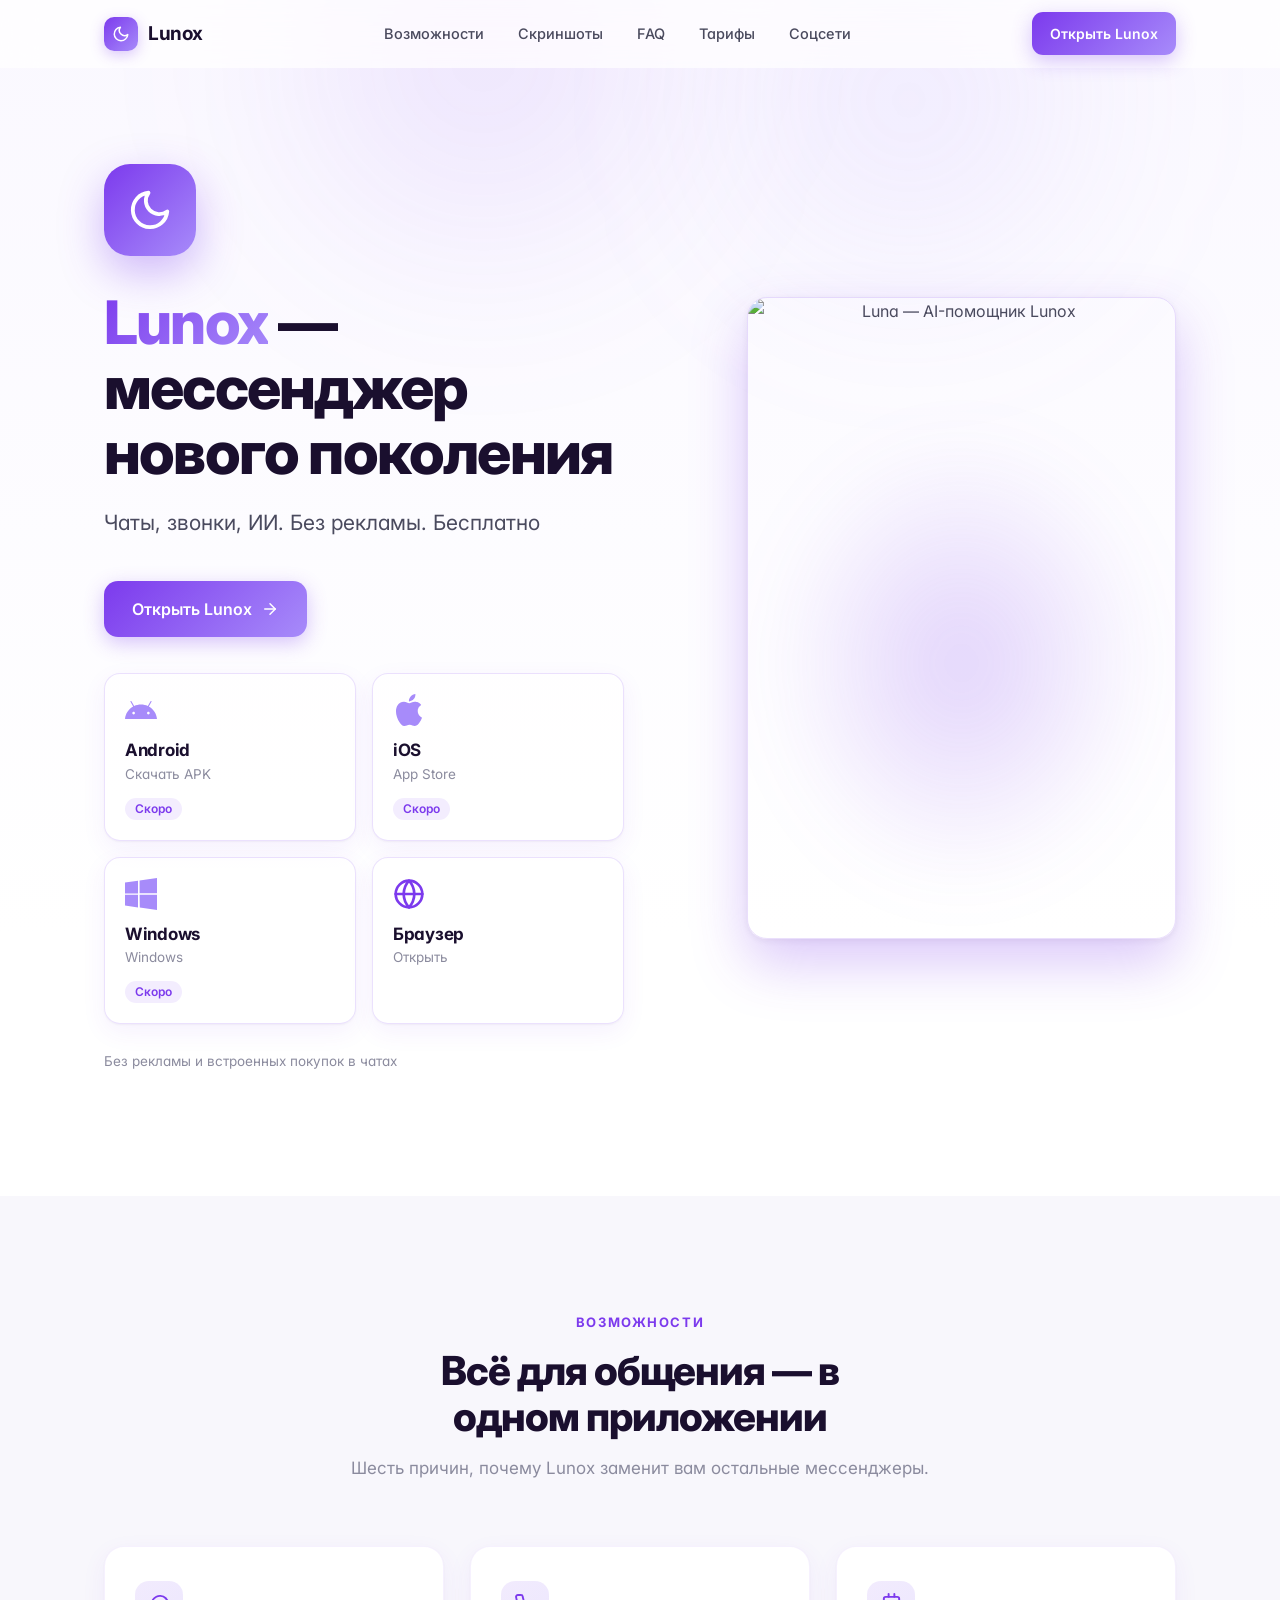
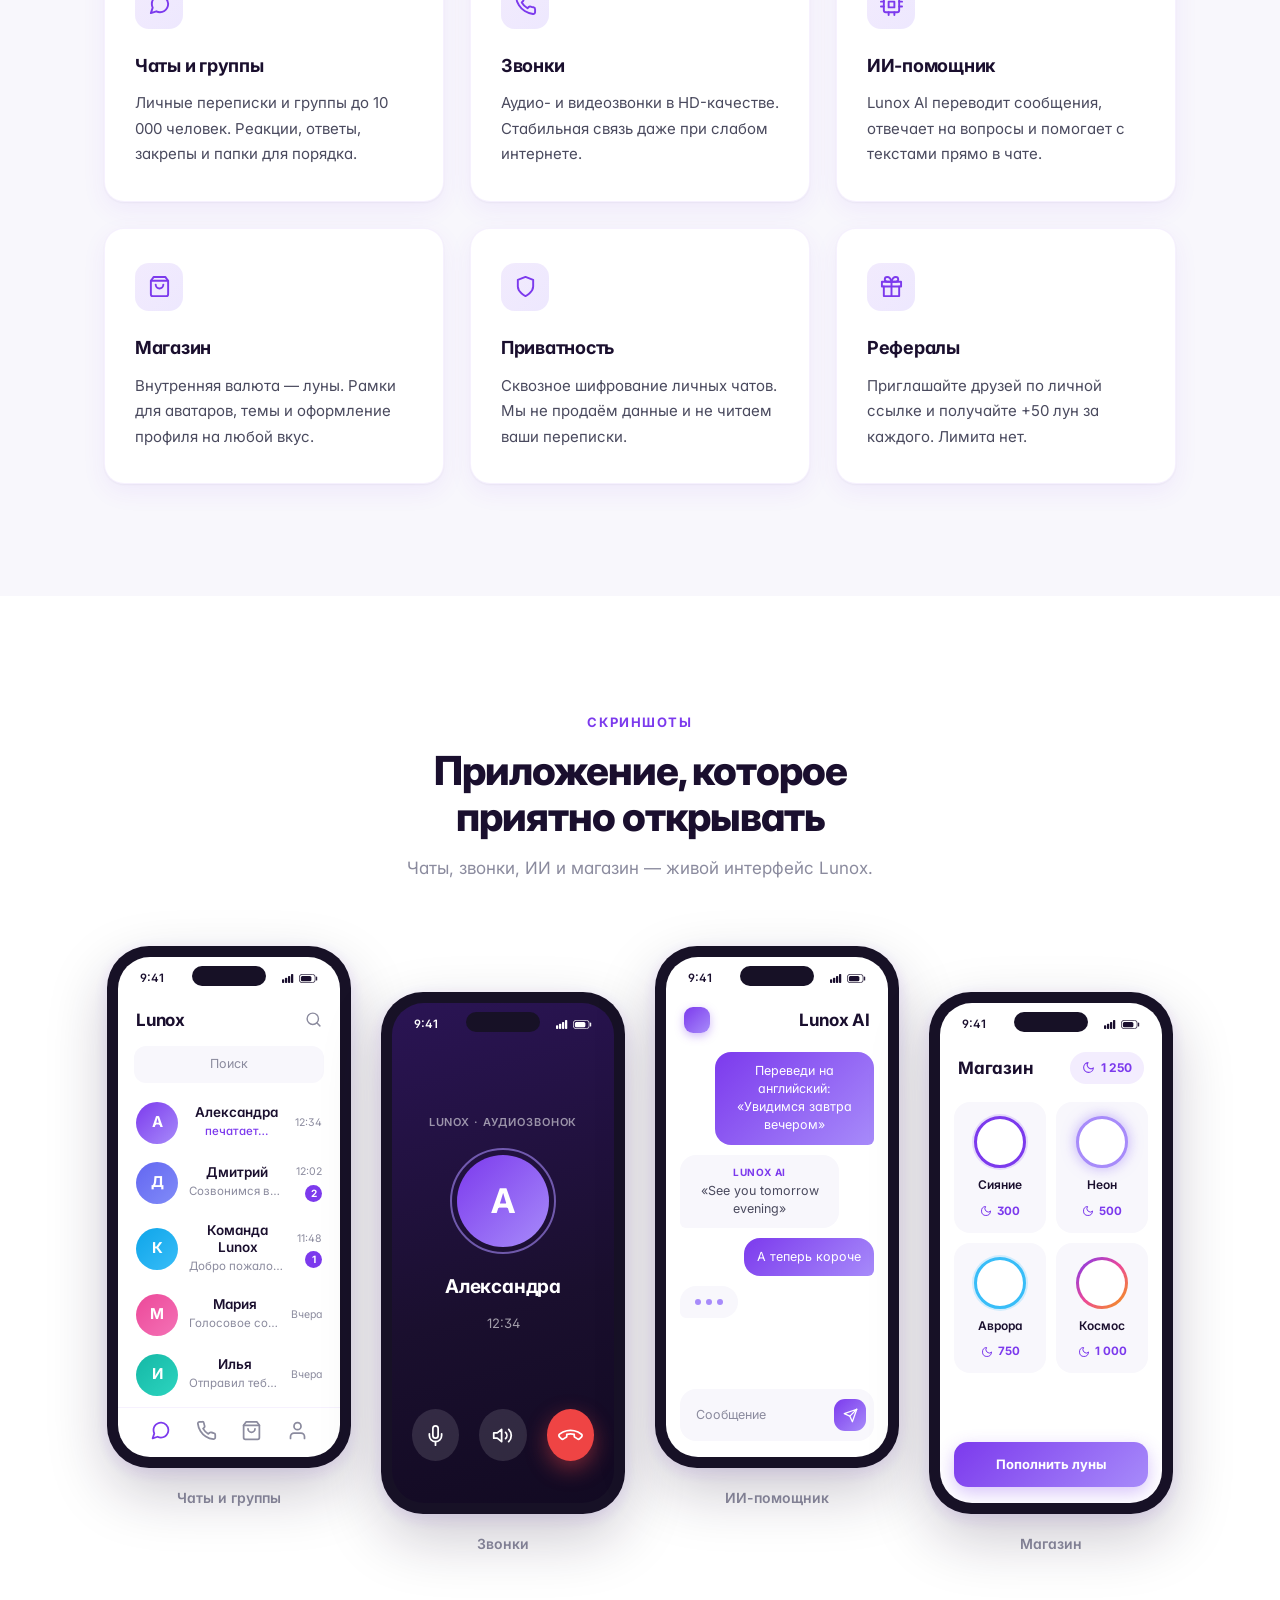
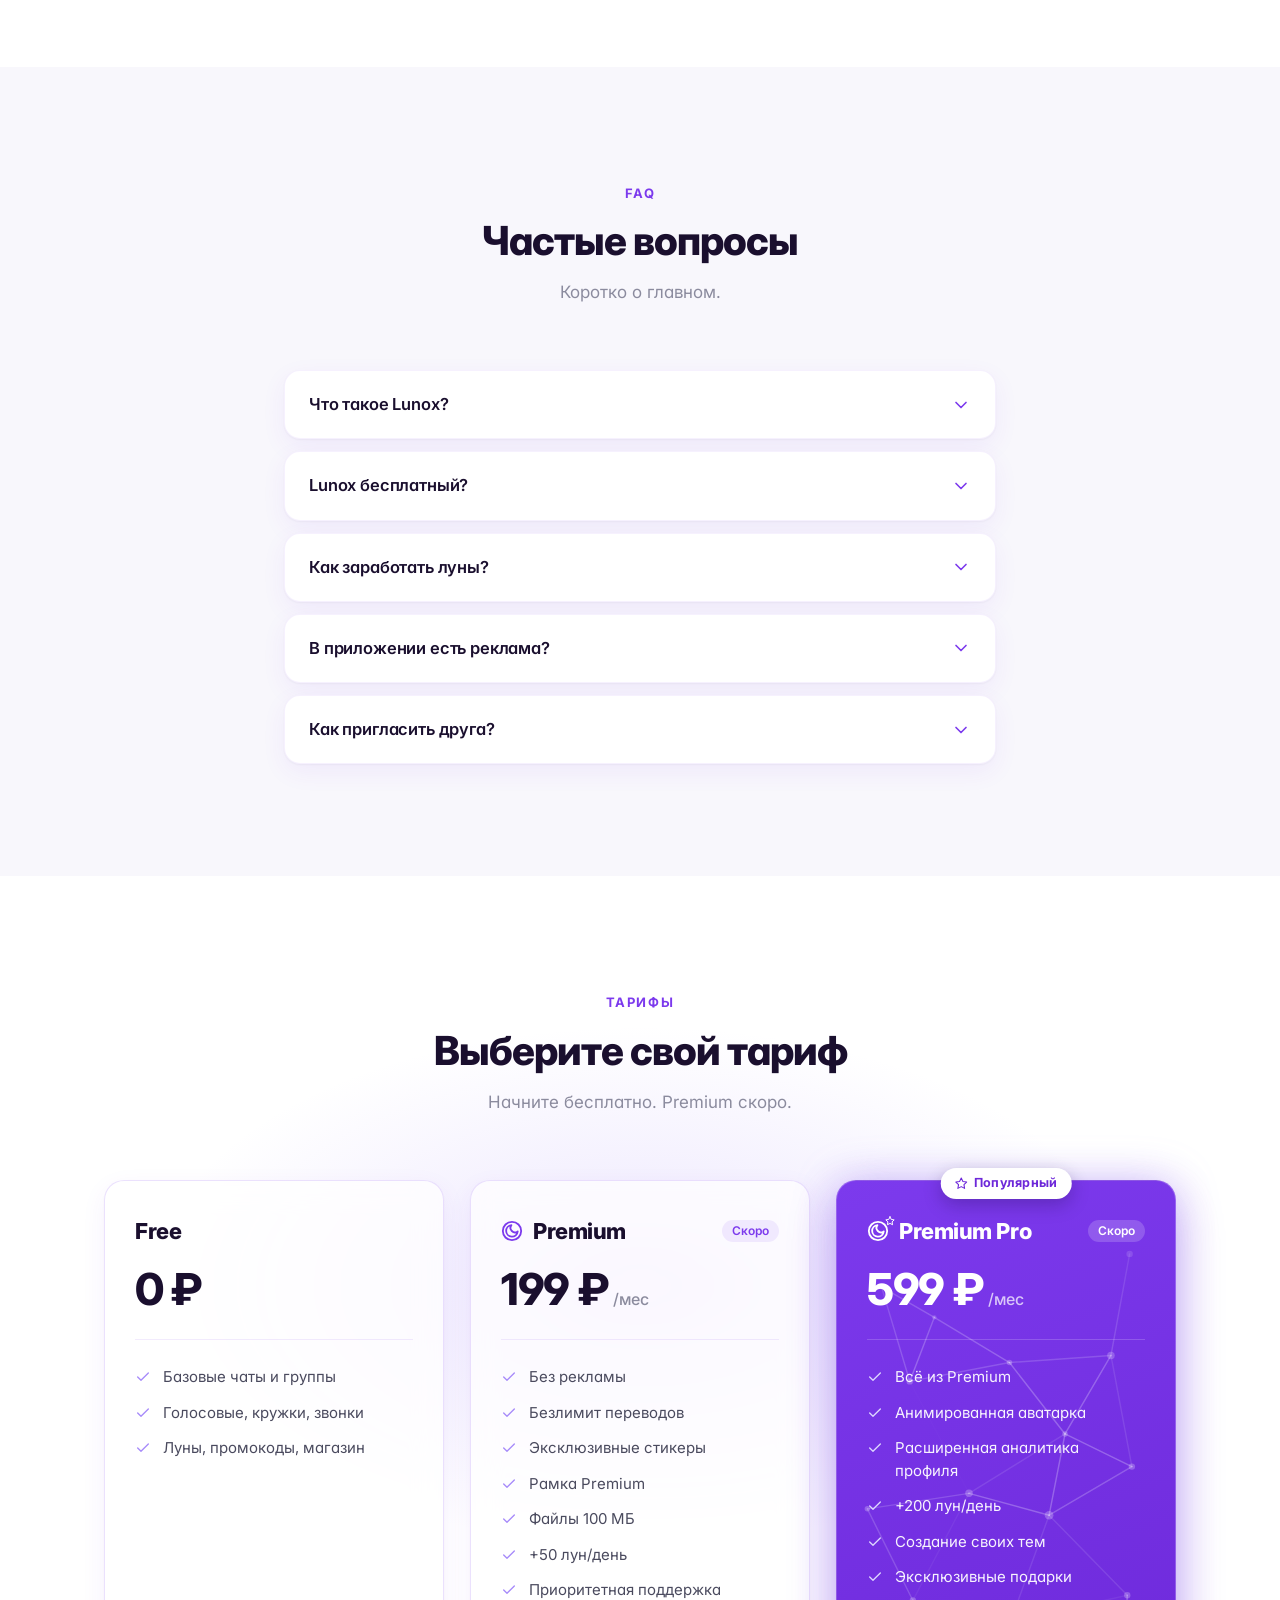
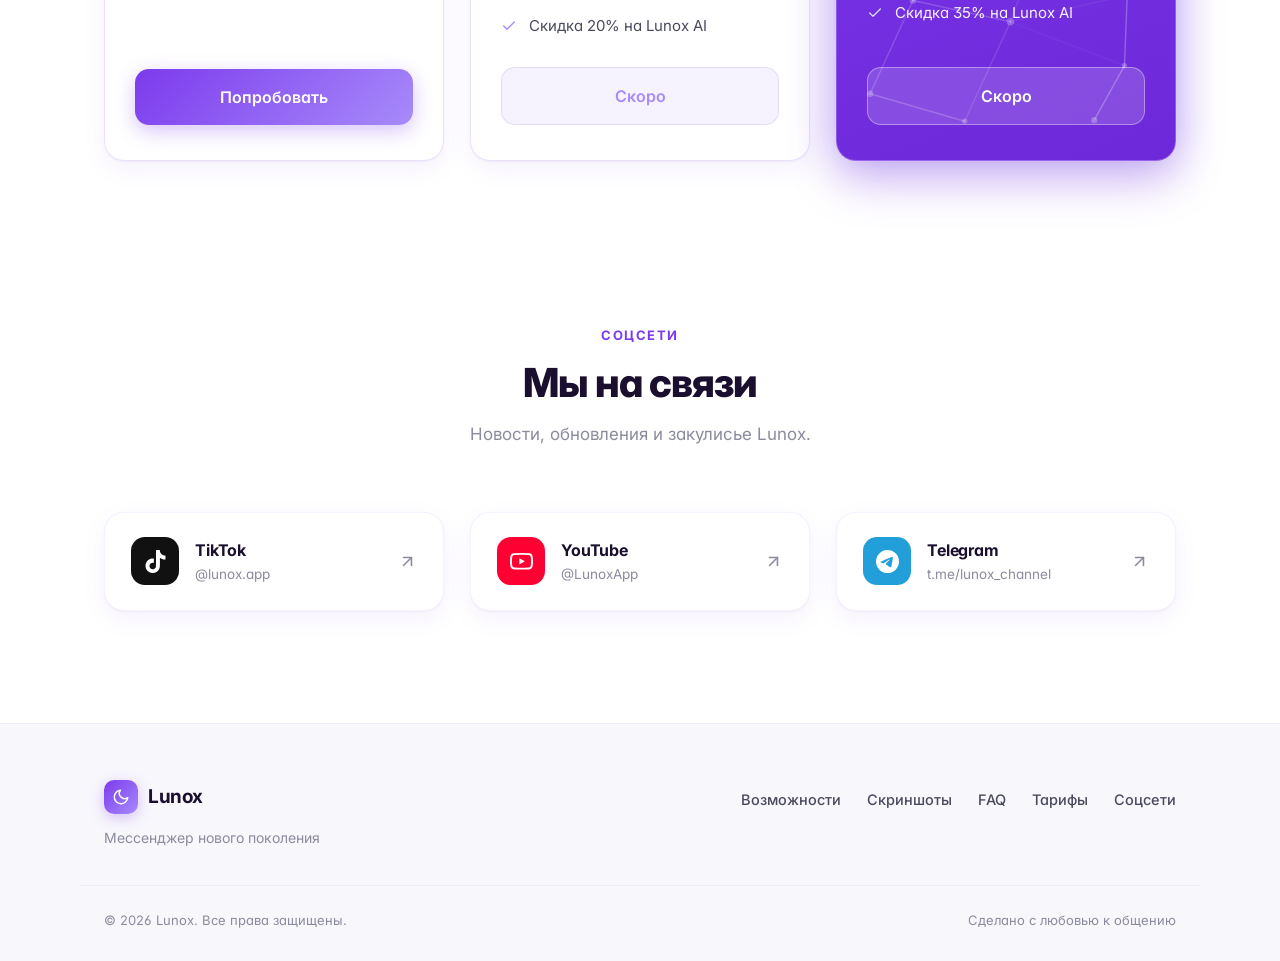
==== commit d52d0e13: "Add files via upload" ====
--- a/index.html
+++ b/index.html
@@ -1,18509 +1,828 @@
 <!DOCTYPE html>
-<!-- LUNOX BUILD: v1.3-support-admin -->
 <html lang="ru">
 <head>
-<meta name="google-site-verification" content="xWfyIqHTuHPUmTDrG2hTrzq8FWGqxsom0Ha5Eu17IWc" />
-<meta charset="UTF-8">
-<meta name="viewport" content="width=device-width, initial-scale=1.0, maximum-scale=1.0, user-scalable=no, viewport-fit=cover">
-<title>Lunox — мессенджер с ИИ | Чаты, звонки, группы</title>
-<meta name="description" content="Lunox — приватный мессенджер с двумя ИИ-помощниками (GigaChat, Gemini). Устанавливается в один клик. Чаты, звонки, группы, реакции, защита.">
-<meta name="keywords" content="lunox, мессенджер, lunox мессенджер, ии мессенджер, свой мессенджер, pwa мессенджер, приватный мессенджер">
-<meta name="author" content="Lunox">
-<meta name="version" content="1.5.0">
-
-<!-- Open Graph -->
-<meta property="og:title" content="Lunox — мессенджер с ИИ">
-<meta property="og:description" content="Приватный мессенджер с двумя ИИ. Устанавливается в один клик.">
-<meta property="og:type" content="website">
-<meta property="og:url" content="https://lunoxapp.online/">
-<meta property="og:image" content="https://lunoxapp.online/icon-512.png">
-<meta property="og:site_name" content="Lunox">
-
-<!-- Twitter Card -->
-<meta name="twitter:card" content="summary_large_image">
-<meta name="twitter:title" content="Lunox — мессенджер с ИИ">
-<meta name="twitter:description" content="Приватный мессенджер с двумя ИИ.">
-<meta name="twitter:image" content="https://lunoxapp.online/icon-512.png">
-
-<!-- Schema.org -->
-<script type="application/ld+json">
-{
-  "@context": "https://schema.org",
-  "@type": "SoftwareApplication",
-  "name": "Lunox",
-  "applicationCategory": "CommunicationApplication",
-  "operatingSystem": "Web, Android",
-  "description": "Приватный мессенджер с двумя ИИ (GigaChat, Gemini). Устанавливается в один клик.",
-  "url": "https://lunoxapp.online/",
-  "offers": { "@type": "Offer", "price": "0", "priceCurrency": "RUB" },
-  "author": { "@type": "Person", "name": "Lunox Creator" }
-}
-</script>
-
-<!-- PWA -->
-<link rel="manifest" href="/manifest.json">
-<meta name="theme-color" content="#7c3aed">
-<link rel="apple-touch-icon" href="/apple-touch-icon.png">
-<meta name="apple-mobile-web-app-capable" content="yes">
-<meta name="apple-mobile-web-app-status-bar-style" content="black-translucent">
-<meta name="apple-mobile-web-app-title" content="Lunox">
-<link rel="icon" href="/icon-192.png" type="image/png">
-
-<!-- Firebase SDK (совместимая версия, compat) -->
-<script src="https://www.gstatic.com/firebasejs/10.12.2/firebase-app-compat.js"></script>
-<script src="https://www.gstatic.com/firebasejs/10.12.2/firebase-auth-compat.js"></script>
-<script src="https://www.gstatic.com/firebasejs/10.12.2/firebase-firestore-compat.js"></script>
-<script src="https://www.gstatic.com/firebasejs/10.12.2/firebase-storage-compat.js"></script>
-<script src="https://www.gstatic.com/firebasejs/10.12.2/firebase-messaging-compat.js"></script>
-<script src="https://www.gstatic.com/firebasejs/10.12.2/firebase-functions-compat.js"></script>
-
-<style>
-:root{--ease:cubic-bezier(0.16,1,0.3,1);--bg-deep:#0a0a1a;--bg-panel:#1a1a2e;--bg-panel-2:#20203a;--border:#2a2a45;--text-main:#ffffff;--text-dim:#94a3b8;--violet:#7c3aed;--violet-bright:#a78bfa;--indigo:#4f46e5;--glow:0 0 24px rgba(124,58,237,0.35);--danger:#f87171;--nav-active:#7c3aed;--nav-height:78px;--nav-safe-bottom:env(safe-area-inset-bottom,0px);--msg-font-size:14px;--chat-avatar-size:40px;--msg-padding-y:10px;--msg-padding-x:14px;--msg-gap:8px}body.theme-light{--bg-deep:#f2f2f9;--bg-panel:#ffffff;--bg-panel-2:#f5f5fb;--border:#e3e3f0;--text-main:#17172b;--text-dim:#676a86}body.theme-space{--bg-deep:#050818;--bg-panel:#0a0e2a;--bg-panel-2:#0e1436;--border:#1c2350;--text-main:#eef1ff;--text-dim:#8891c4;--violet:#6d5bf0;--violet-bright:#9db4ff;--indigo:#3346c9;--nav-active:#6d5bf0}body.theme-night{--bg-deep:#000000;--bg-panel:#0a0a0a;--bg-panel-2:#121212;--border:#262626;--text-main:#f5f5f5;--text-dim:#8a8a8a;--violet:#b026ff;--violet-bright:#e879ff;--indigo:#00e5ff;--glow:0 0 24px rgba(224,60,255,0.45);--nav-active:#e879ff}body.theme-sunset{--bg-deep:#1c0f2e;--bg-panel:#2a1440;--bg-panel-2:#33184e;--border:#4a2264;--text-main:#fff0f8;--text-dim:#d3a6cf;--violet:#c026d3;--violet-bright:#f472b6;--indigo:#7c3aed;--nav-active:#f472b6}body.theme-space #app::before{content:"";position:fixed;inset:0;pointer-events:none;z-index:0;background-image:radial-gradient(1.5px 1.5px at 20% 30%,rgba(255,255,255,0.9),transparent),radial-gradient(1.5px 1.5px at 65% 15%,rgba(255,255,255,0.7),transparent),radial-gradient(1px 1px at 80% 60%,rgba(255,255,255,0.8),transparent),radial-gradient(1px 1px at 40% 80%,rgba(255,255,255,0.6),transparent),radial-gradient(1.5px 1.5px at 10% 65%,rgba(255,255,255,0.7),transparent),radial-gradient(1px 1px at 90% 85%,rgba(255,255,255,0.6),transparent),radial-gradient(1.5px 1.5px at 55% 45%,rgba(255,255,255,0.5),transparent);background-size:100% 100%;animation:starsTwinkle 4s ease-in-out infinite}@keyframes starsTwinkle{0%,100%{opacity:0.55}50%{opacity:1}}body.theme-night .logo-crescent{box-shadow:0 0 26px rgba(224,60,255,0.6)}body.theme-night .msg-row.mine .bubble{box-shadow:0 0 16px rgba(176,38,255,0.45)}body.theme-night .nav-btn.active .nav-icon{filter:drop-shadow(0 0 10px rgba(232,121,255,0.75))}body.anim-off,body.anim-off *,body.anim-off *::before,body.anim-off *::after{animation-duration:0.001ms !important;animation-delay:0s !important;animation-iteration-count:1 !important;transition-duration:0.001ms !important;transition-delay:0s !important;scroll-behavior:auto !important}body.anim-off #app::before{display:none !important}body.ui-font-small .chat-item-name{font-size:13px}body.ui-font-small .chat-item-preview{font-size:11px}body.ui-font-small .settings-row-label{font-size:13px !important}body.ui-font-small .nav-btn{font-size:10.5px}body.ui-font-small .profile-tab-header{font-size:14.5px}body.ui-font-large .chat-item-name{font-size:16px}body.ui-font-large .chat-item-preview{font-size:14px}body.ui-font-large .settings-row-label{font-size:16px !important}body.ui-font-large .nav-btn{font-size:13px}body.ui-font-large .profile-tab-header{font-size:17.5px}.chat-item .avatar{width:var(--chat-avatar-size) !important;height:var(--chat-avatar-size) !important}body.density-compact{--chat-avatar-size:32px;--msg-padding-y:6px;--msg-padding-x:10px;--msg-gap:4px;--msg-font-size:13px}body.density-compact .chat-item{padding:8px 20px;gap:9px}body.density-compact .chat-item-preview{margin-top:0}body.density-spacious{--chat-avatar-size:48px;--msg-padding-y:14px;--msg-padding-x:18px;--msg-gap:12px;--msg-font-size:15px}body.density-spacious .chat-item{padding:20px 22px;gap:14px}body.density-spacious .chat-item .avatar{font-size:19px !important}body.density-spacious .chat-item-preview{margin-top:4px;font-size:13px}.messages{background-size:cover;background-position:center;background-repeat:no-repeat;transition:background 0.2s ease}*{box-sizing:border-box}html,body{height:100vh;height:100dvh;margin:0;padding:0;background:radial-gradient(1200px 800px at 20% -10%,#1a1440 0%,transparent 60%),radial-gradient(1000px 700px at 100% 100%,#0e1a3d 0%,transparent 55%),var(--bg-deep);color:var(--text-main);font-family:-apple-system,BlinkMacSystemFont,"Segoe UI",Inter,Roboto,sans-serif;overflow:hidden;overscroll-behavior:none;transition:background 0.2s ease,color 0.2s ease}body.theme-light{background:var(--bg-deep)}#app{height:100vh;height:100dvh;height:calc(var(--app-height,100dvh));width:100vw;display:flex;align-items:stretch;justify-content:center}@media (max-width:640px){.composer input[type="text"],.search-bar input,.field input,.field textarea,.field select{font-size:16px !important}}.composer input[type="text"]{position:relative;z-index:2;-webkit-user-select:text;user-select:text;touch-action:manipulation}.screen{display:none;width:100%;height:100%}.screen.active{display:flex;animation:screenFadeIn .3s var(--ease)}.screen.active.scr-slide-in-right{animation:scrSlideInRight .3s var(--ease)}.screen.active.scr-slide-in-left{animation:scrSlideInLeft .3s var(--ease)}.screen.active.scr-slide-out-right{animation:scrSlideOutRight .25s var(--ease) forwards}@keyframes scrSlideInRight{from{opacity:0;transform:translateX(32px)}to{opacity:1;transform:translateX(0)}}@keyframes scrSlideInLeft{from{opacity:0;transform:translateX(-32px)}to{opacity:1;transform:translateX(0)}}@keyframes scrSlideOutRight{from{opacity:1;transform:translateX(0)}to{opacity:0;transform:translateX(32px)}}@keyframes screenFadeIn{from{opacity:0}to{opacity:1}}#screen-auth{align-items:center;justify-content:center;padding:24px}.auth-card{width:100%;max-width:380px;background:linear-gradient(180deg,var(--bg-panel) 0%,var(--bg-panel-2) 100%);border:1px solid var(--border);border-radius:20px;padding:36px 30px;box-shadow:0 20px 60px rgba(0,0,0,0.5);max-height:90vh;overflow-y:auto}.logo-mark{display:flex;align-items:center;justify-content:center;gap:10px;margin-bottom:28px}.logo-crescent{width:40px;height:40px;border-radius:50%;background:radial-gradient(circle at 35% 35%,var(--violet-bright),var(--indigo) 70%);box-shadow:var(--glow);position:relative;flex-shrink:0}.logo-crescent::after{content:"";position:absolute;top:4px;left:12px;width:30px;height:30px;border-radius:50%;background:var(--bg-panel)}.logo-text{font-size:26px;font-weight:700;letter-spacing:0.5px;background:linear-gradient(90deg,var(--violet-bright),#c4b5fd);-webkit-background-clip:text;background-clip:text;color:transparent}.auth-sub{text-align:center;color:var(--text-dim);font-size:13px;margin:-18px 0 26px 0}.field{margin-bottom:16px}.field label{display:block;font-size:12px;color:var(--text-dim);margin-bottom:6px}.field input,.field textarea,.field select{width:100%;padding:12px 14px;border-radius:10px;border:1px solid var(--border);background:rgba(0,0,0,0.15);color:var(--text-main);font-size:14px;outline:none;transition:border-color 0.15s,box-shadow 0.15s;font-family:inherit}body.theme-light .field input,body.theme-light .field textarea,body.theme-light .field select{background:#f5f5fb}.field input:focus,.field textarea:focus,.field select:focus{border-color:var(--violet);box-shadow:0 0 0 3px rgba(124,58,237,0.18)}.field textarea{resize:vertical;min-height:60px}.btn-primary{width:100%;padding:13px;border:none;border-radius:10px;background:linear-gradient(90deg,var(--indigo),var(--violet));color:#fff;font-size:14px;font-weight:600;cursor:pointer;margin-top:6px;box-shadow:0 8px 24px rgba(124,58,237,0.35);transition:transform 0.1s,opacity 0.15s}.btn-primary:hover{opacity:0.92}.btn-primary:active{transform:scale(0.98)}.btn-primary:disabled{opacity:0.5;cursor:default}.btn-secondary{width:100%;padding:12px;border-radius:10px;border:1px solid var(--border);background:transparent;color:var(--text-main);font-size:13.5px;font-weight:600;cursor:pointer;transition:background 0.15s}.btn-secondary:hover{background:rgba(124,58,237,0.1)}.auth-switch{text-align:center;margin-top:18px;font-size:13px;color:var(--text-dim)}.auth-switch a{color:var(--violet-bright);cursor:pointer;text-decoration:none;font-weight:600}.auth-switch a:hover{text-decoration:underline}.auth-error{background:rgba(248,113,113,0.1);border:1px solid rgba(248,113,113,0.3);color:var(--danger);font-size:12.5px;padding:9px 12px;border-radius:8px;margin-bottom:14px;display:none}.auth-load-retry-banner{background:rgba(248,113,113,0.1);border:1px solid rgba(248,113,113,0.3);color:var(--danger);font-size:12.5px;padding:12px;border-radius:10px;margin-bottom:16px;display:flex;flex-direction:column;align-items:center;gap:10px;text-align:center;line-height:1.4}.auth-load-retry-btn{border:1px solid rgba(248,113,113,0.4);background:rgba(248,113,113,0.14);color:var(--danger);font-size:12.5px;font-weight:700;padding:8px 16px;border-radius:9px;cursor:pointer;transition:background .15s,opacity .15s}.auth-load-retry-btn:hover{background:rgba(248,113,113,0.24)}.auth-load-retry-btn:active{opacity:0.85}.beta-banner{background:rgba(124,58,237,0.12);border:1px solid rgba(124,58,237,0.4);color:var(--violet-bright);font-size:12px;line-height:1.5;padding:10px 14px;border-radius:10px;margin:-8px 0 20px 0;text-align:center}.beta-banner b{color:var(--text-main)}.beta-count-row .settings-row-value{font-weight:700;color:var(--violet-bright)}#report-bug-email{font-size:11px;max-width:150px;overflow:hidden;text-overflow:ellipsis;white-space:nowrap}.topbar{display:flex;align-items:center;justify-content:space-between;padding:18px 20px;border-bottom:1px solid var(--border);background:var(--bg-panel-2)}.topbar .logo-text{font-size:20px}.topbar-actions{display:flex;align-items:center;gap:10px}.icon-btn{background:none;border:none;color:var(--text-dim);cursor:pointer;font-size:18px;padding:6px;border-radius:10px;transition:background 0.3s ease,color 0.3s ease}.icon-btn:hover{background:rgba(124,58,237,0.12);color:var(--violet-bright)}.topbar-lunox{justify-content:space-between;padding:14px 14px 12px;background:linear-gradient(180deg,var(--bg-panel-2),var(--bg-panel));flex-shrink:0;position:relative}.logo-row{display:flex;align-items:center;gap:10px;position:absolute;left:50%;top:50%;transform:translate(-50%,-50%);pointer-events:none}.logo-moon{font-size:22px;filter:drop-shadow(0 0 10px rgba(167,139,250,0.55));animation:moonGlow 3.2s ease-in-out infinite}@keyframes moonGlow{0%,100%{transform:translateY(0) rotate(0deg)}50%{transform:translateY(-2px) rotate(-6deg)}}.topbar-lunox .logo-text{font-size:20px;font-weight:800;background:linear-gradient(90deg,var(--violet-bright),#7dd3fc);-webkit-background-clip:text;background-clip:text;color:transparent;letter-spacing:0.5px}.search-bar{padding:10px 16px;border-bottom:1px solid var(--border);display:flex;gap:8px;align-items:center}.search-bar-inner{position:relative;flex:1}.search-bar-inner .search-icon{position:absolute;left:12px;top:50%;transform:translateY(-50%);color:rgba(255,255,255,0.55);font-size:14px;pointer-events:none;transition:color 0.15s ease}body.theme-light .search-bar-inner .search-icon{color:rgba(23,23,43,0.4)}.search-bar-inner:focus-within .search-icon{color:var(--violet-bright)}.search-bar input{width:100%;padding:11px 14px 11px 34px;border-radius:12px;border:1px solid var(--border);background:rgba(0,0,0,0.15);color:var(--text-main);font-size:13.5px;outline:none;transition:border-color 0.15s,box-shadow 0.15s}body.theme-light .search-bar input{background:#f5f5fb}.search-bar input:focus{border-color:var(--violet);box-shadow:0 0 0 3px rgba(124,58,237,0.15)}.search-bar input::placeholder{color:var(--text-dim);opacity:0.85}#chats-search-bar input{padding-right:36px}.search-clear-btn{position:absolute;right:6px;top:50%;transform:translateY(-50%);width:24px;height:24px;border-radius:50%;border:none;background:rgba(124,58,237,0.14);color:var(--text-dim);display:flex;align-items:center;justify-content:center;cursor:pointer;transition:background .15s,color .15s}.search-clear-btn:hover{background:rgba(124,58,237,0.24);color:var(--text-main)}.search-clear-btn svg{width:13px;height:13px}.chats-search-note{padding:2px 20px 8px;font-size:12px;color:var(--text-dim);display:flex;align-items:center;gap:6px}.chats-search-note .search-spinner{width:11px;height:11px;border-radius:50%;border:2px solid rgba(124,58,237,0.25);border-top-color:var(--violet-bright);animation:searchSpin 0.7s linear infinite;flex-shrink:0}@keyframes searchSpin{to{transform:rotate(360deg)}}mark.search-hl{background:rgba(124,58,237,0.32);color:var(--violet-bright);border-radius:3px;padding:0 1px;font-weight:700}.chat-item-preview .search-hl-preview{color:var(--text-dim)}.tab-panels{flex:1;position:relative;overflow:hidden}.tab-panel{position:absolute;top:0;left:0;right:0;bottom:calc(var(--nav-height) + var(--nav-safe-bottom));display:flex;flex-direction:column;opacity:0;transform:translateY(10px) scale(0.99);pointer-events:none;transition:opacity 0.2s ease,transform 0.22s cubic-bezier(.2,.8,.3,1)}.tab-panel.active{opacity:1;transform:translateY(0) scale(1);pointer-events:auto}.bottom-nav{position:fixed !important;left:50% !important;bottom:0 !important;transform:translateX(-50%) !important;width:100% !important;max-width:480px;height:calc(var(--nav-height) + var(--nav-safe-bottom));padding:10px 10px calc(10px + var(--nav-safe-bottom));display:flex !important;align-items:stretch;gap:4px;border-top:1px solid rgba(124,58,237,0.18) !important;border-radius:20px 20px 0 0 !important;overflow:hidden;background:#1a1a2e !important;box-shadow:0 -1px 0 rgba(255,255,255,0.03) inset,0 -6px 20px rgba(0,0,0,0.35);z-index:500;transition:background 0.2s ease,box-shadow 0.2s ease}body.theme-light .bottom-nav{background:#1a1a2e !important;border-top:1px solid rgba(124,58,237,0.18) !important;border-radius:20px 20px 0 0 !important}.nav-btn{position:relative;flex:1;min-width:0;display:flex;flex-direction:column;align-items:center;justify-content:center;gap:4px;padding:9px 2px 8px;margin:2px;background:none;border:none;border-radius:14px;cursor:pointer;color:var(--text-dim);font-size:10.5px;font-weight:600;letter-spacing:0.1px;line-height:1.15;text-align:center;transition:color 0.25s cubic-bezier(.2,.8,.3,1),background 0.25s cubic-bezier(.2,.8,.3,1),transform 0.2s cubic-bezier(.34,1.56,.64,1)}.nav-btn span:last-child{max-width:100%}@media (max-width:360px){.nav-btn{font-size:9.5px;padding:8px 1px 7px}}.nav-btn .nav-icon{font-size:26px;line-height:1;transition:transform 0.22s cubic-bezier(.34,1.56,.64,1),filter 0.22s ease}.nav-btn.active{color:var(--nav-active);background:rgba(124,58,237,0.14);transform:translateY(-1px)}.nav-btn.active .nav-icon{transform:translateY(-2px) scale(1.16);filter:drop-shadow(0 0 8px rgba(124,58,237,0.55))}.nav-btn:active{background:rgba(124,58,237,0.20);transform:scale(0.96)}.nav-btn:active .nav-icon{transform:scale(0.92)}.nav-badge{position:absolute;top:4px;right:calc(50% - 22px);background:linear-gradient(135deg,var(--violet),var(--indigo));color:#fff;font-size:10px;font-weight:700;min-width:16px;height:16px;border-radius:8px;display:flex;align-items:center;justify-content:center;padding:0 4px}.profile-tab-header{display:flex;align-items:center;justify-content:center;padding:16px 20px;border-bottom:1px solid var(--border);background:var(--bg-panel-2);font-weight:700;font-size:16px;flex-shrink:0}.profile-tab-body{flex:1;overflow-y:auto;padding:26px 20px 40px;text-align:center}.ai-tab-header{position:relative;justify-content:center;min-height:51px}.ai-clear-btn{position:absolute;right:12px;top:50%;transform:translateY(-50%);display:flex;align-items:center;gap:5px;padding:6px 10px;border-radius:10px;border:1px solid var(--border);background:var(--bg-panel);color:var(--text-dim);font-size:12.5px;font-weight:600;cursor:pointer;transition:background .15s,color .15s,border-color .15s,transform .15s ease}.ai-clear-btn svg{width:15px;height:15px;stroke:currentColor;flex-shrink:0}.ai-clear-btn:hover{background:var(--bg-panel-2);color:#ff5c5c;border-color:#ff5c5c55}.ai-clear-btn:active{transform:translateY(-50%) scale(0.92) !important}@media (max-width:480px){.ai-clear-btn span{display:none}.ai-clear-btn{padding:7px}}.ai-attach-btn{width:40px;height:40px;flex-shrink:0;display:inline-flex;align-items:center;justify-content:center;overflow:hidden;border-radius:50%;background:rgba(124,58,237,0.14);border:1px solid var(--border);color:var(--violet-bright);cursor:pointer;box-shadow:0 3px 10px rgba(124,58,237,0.18);transition:background .15s ease,color .15s ease,border-color .15s ease,box-shadow .2s ease,transform .12s ease}.ai-attach-btn:hover{background:rgba(124,58,237,0.24);box-shadow:0 5px 16px rgba(124,58,237,0.3)}.ai-attach-btn:active{transform:scale(0.88)}.ai-attach-btn.active{background:linear-gradient(135deg,var(--violet),var(--indigo));color:#fff;border-color:transparent;box-shadow:0 4px 14px rgba(124,58,237,0.4)}.ai-attach-preview-bar{display:none;align-items:center;gap:10px;margin:8px 16px 0;padding:8px 10px;border-radius:16px;background:var(--bg-panel-2);border:1px solid var(--border);box-shadow:0 8px 24px rgba(0,0,0,0.28);animation:slideDownFade .18s cubic-bezier(.2,.85,.35,1)}.ai-attach-preview-bar.active{display:flex}.ai-attach-preview-bar img{width:40px;height:40px;border-radius:12px;object-fit:cover;flex-shrink:0;border:1px solid var(--border)}.ai-attach-preview-name{flex:1;min-width:0;font-size:12.5px;color:var(--text-dim);white-space:nowrap;overflow:hidden;text-overflow:ellipsis}.ai-attach-preview-remove{background:rgba(124,58,237,0.12);border:none;color:var(--text-dim);cursor:pointer;width:26px;height:26px;flex-shrink:0;display:inline-flex;align-items:center;justify-content:center;border-radius:50%;transition:background .15s,color .15s,transform .12s}.ai-attach-preview-remove svg{width:14px;height:14px}.ai-attach-preview-remove:hover{background:rgba(248,113,113,0.16);color:#ff8a8a}.ai-attach-preview-remove:active{transform:scale(0.88)}.ai-model-group-label{font-size:11px;font-weight:700;letter-spacing:.04em;text-transform:uppercase;color:var(--violet-bright);opacity:.72;padding:2px 4px;margin:8px 0 -2px}.ai-model-group-label:first-child{margin-top:0}@keyframes slideDownFade{from{opacity:0;transform:translateY(-6px)}to{opacity:1;transform:translateY(0)}}.ai-typing-dots{display:inline-flex;align-items:center;gap:3px;padding:2px 0}.ai-typing-dots span{width:6px;height:6px;border-radius:50%;background:currentColor;opacity:0.35;animation:aiTypingPulse 1.1s ease-in-out infinite}.ai-typing-dots span:nth-child(2){animation-delay:.15s}.ai-typing-dots span:nth-child(3){animation-delay:.3s}@keyframes aiTypingPulse{0%,60%,100%{opacity:0.35;transform:scale(0.85)}30%{opacity:1;transform:scale(1)}}.ai-msg-new{animation:bubbleIn 0.28s cubic-bezier(.2,.85,.35,1)}.ai-tab-image-caption{font-size:12.5px;color:var(--text-dim);margin-top:4px;padding:0 2px}.ai-tab-image-error{color:#ff8a8a}.ai-sidebar-toggle{position:absolute;left:10px;top:50%;transform:translateY(-50%)}.ai-model-bar{position:relative;flex-shrink:0;padding:8px 16px;border-bottom:1px solid var(--border);background:var(--bg-panel-2)}.ai-model-current{display:inline-flex;align-items:center;gap:6px;padding:6px 12px;border-radius:999px;border:1px solid var(--border);background:var(--bg-panel);color:var(--text-main);font-size:12.5px;font-weight:600;cursor:pointer;transition:background .15s ease,border-color .15s ease}.ai-model-current:hover{background:rgba(124,58,237,0.12);border-color:rgba(124,58,237,0.4)}.ai-model-current svg{width:13px;height:13px;color:var(--text-dim);transition:transform .18s ease}.ai-model-current.open svg{transform:rotate(180deg)}.ai-model-dropdown{display:none;position:absolute;top:calc(100% + 4px);left:16px;z-index:60;min-width:220px;background:linear-gradient(180deg,var(--bg-panel-2) 0%,var(--bg-panel) 100%);border:1px solid var(--border);border-radius:14px;box-shadow:0 18px 50px rgba(0,0,0,0.5),0 0 0 1px rgba(124,58,237,0.12);padding:6px}.ai-model-dropdown.open{display:block;animation:sheetUp 0.18s cubic-bezier(.2,.85,.35,1)}.ai-model-dropdown-item{display:flex;flex-direction:column;gap:2px;padding:9px 10px;border-radius:10px;cursor:pointer;transition:background .15s ease}.ai-model-dropdown-item:hover{background:rgba(124,58,237,0.12)}.ai-model-dropdown-item.active{background:rgba(124,58,237,0.18)}.ai-model-dropdown-item b{font-size:13px;color:var(--text-main);font-weight:700}.ai-model-dropdown-item span{font-size:11.5px;color:var(--text-dim)}.ai-sidebar-overlay{display:none;position:absolute;inset:0;z-index:80;background:rgba(5,5,15,0.5)}.ai-sidebar-overlay.active{display:block;animation:fadeIn 0.15s ease}.ai-sidebar-panel{position:absolute;top:0;left:0;bottom:0;width:84%;max-width:320px;background:linear-gradient(180deg,var(--bg-panel-2) 0%,var(--bg-panel) 100%);border-right:1px solid var(--border);box-shadow:18px 0 50px rgba(0,0,0,0.45);display:flex;flex-direction:column;transform:translateX(-100%);transition:transform .22s cubic-bezier(.2,.9,.32,1.1)}.ai-sidebar-overlay.active .ai-sidebar-panel{transform:translateX(0)}.ai-sidebar-header{display:flex;align-items:center;gap:6px;padding:12px 10px;border-bottom:1px solid var(--border);flex-shrink:0}.ai-sidebar-tabs{flex:1;display:flex;gap:4px;background:rgba(0,0,0,0.15);border-radius:12px;padding:3px}.ai-sidebar-tab{flex:1;padding:8px 6px;border:none;background:transparent;color:var(--text-dim);font-size:12.5px;font-weight:700;border-radius:10px;cursor:pointer;transition:background .15s ease,color .15s ease}.ai-sidebar-tab.active{background:linear-gradient(135deg,var(--violet),var(--indigo));color:#fff;box-shadow:0 4px 12px rgba(124,58,237,0.35)}.ai-sidebar-close{width:32px;height:32px;flex-shrink:0}.ai-sidebar-body{flex:1;overflow-y:auto;padding:12px}.ai-sidebar-view{display:none}.ai-sidebar-view.active{display:block}.ai-new-chat-btn{width:100%;padding:11px;border-radius:12px;border:none;background:linear-gradient(90deg,var(--indigo),var(--violet));color:#fff;font-size:13.5px;font-weight:700;cursor:pointer;margin-bottom:12px;box-shadow:0 6px 18px rgba(124,58,237,0.35);transition:opacity .15s ease,transform .12s ease}.ai-new-chat-btn:hover{opacity:0.92}.ai-new-chat-btn:active{transform:scale(0.98)}.ai-history-list{display:flex;flex-direction:column;gap:6px}.ai-history-item{padding:10px 12px;border-radius:12px;background:var(--bg-panel-2);border:1px solid var(--border);cursor:pointer;transition:background .15s ease,border-color .15s ease}.ai-history-item:hover{background:rgba(124,58,237,0.1)}.ai-history-item.active{border-color:var(--violet);background:rgba(124,58,237,0.16)}.ai-history-item-title{font-size:13px;font-weight:600;color:var(--text-main);white-space:nowrap;overflow:hidden;text-overflow:ellipsis}.ai-history-item-meta{font-size:11px;color:var(--text-dim);margin-top:3px}.ai-history-empty{text-align:center;color:var(--text-dim);font-size:12.5px;padding:30px 10px;line-height:1.5}.ai-model-list{display:flex;flex-direction:column;gap:8px}.ai-model-item{padding:12px;border-radius:14px;background:var(--bg-panel-2);border:1px solid var(--border);cursor:pointer;transition:background .15s ease,border-color .15s ease}.ai-model-item:hover{background:rgba(124,58,237,0.1)}.ai-model-item.active{border-color:var(--violet);background:rgba(124,58,237,0.16)}.ai-model-item b{font-size:13.5px;color:var(--text-main);display:block;margin-bottom:2px}.ai-model-item span{font-size:12px;color:var(--text-dim)}.modal-email{font-size:13.5px;color:var(--text-dim);margin-bottom:4px}.modal-logout-btn{width:100%;max-width:280px;padding:13px;border-radius:12px;border:none;background:linear-gradient(90deg,#ef4444,#f87171);color:#fff;font-size:14px;font-weight:700;cursor:pointer;margin:18px auto 0;display:block;transition:transform 0.12s ease,opacity 0.15s}.support-btn{width:100%;max-width:280px;padding:13px;border-radius:12px;border:1px solid rgba(124,58,237,0.4);background:linear-gradient(90deg,var(--indigo),var(--violet));color:#fff;font-size:14px;font-weight:700;cursor:pointer;margin:22px auto 0;display:flex;align-items:center;justify-content:center;gap:8px;box-shadow:0 8px 24px rgba(124,58,237,0.35);transition:transform 0.12s ease,opacity 0.15s}.support-btn:hover{opacity:0.92}.support-btn:active{transform:scale(0.97)}.support-btn-icon{font-size:16px;line-height:1}.modal-logout-btn:active{transform:scale(0.97)}.nickname-save-btn{max-width:280px;margin:0 auto 10px}.status-picker{display:flex;gap:8px;justify-content:center;margin:4px auto 20px;max-width:320px}.status-chip{flex:1;padding:8px 6px;border-radius:10px;border:1px solid var(--border);background:rgba(0,0,0,0.1);color:var(--text-dim);font-size:11.5px;font-weight:600;cursor:pointer;display:flex;flex-direction:column;align-items:center;gap:3px;transition:all .15s}.status-chip.active{border-color:var(--violet);color:var(--text-main);background:rgba(124,58,237,0.15)}.settings-list{text-align:left;max-width:400px;margin:20px auto 0}.settings-section-title{font-size:11.5px;text-transform:uppercase;letter-spacing:0.06em;color:var(--text-dim);margin:22px 4px 8px;font-weight:700}.settings-row{display:flex;align-items:center;justify-content:space-between;gap:10px;padding:13px 14px;background:var(--bg-panel-2);border:1px solid var(--border);border-radius:16px;margin-bottom:8px;cursor:pointer;transition:background .3s ease,border-color .3s ease,transform .2s ease}.settings-row:hover{background:rgba(124,58,237,0.08)}.settings-row-label{display:flex;align-items:center;gap:10px;font-size:13.5px;font-weight:600}.settings-row-value{font-size:12.5px;color:var(--text-dim)}.settings-row.danger .settings-row-label{color:var(--danger)}.settings-row.disabled{opacity:0.6;cursor:default}.settings-row-badge{font-size:10px;font-weight:700;text-transform:uppercase;letter-spacing:0.04em;background:rgba(124,58,237,0.18);color:var(--violet-bright);padding:2px 7px;border-radius:6px;margin-left:6px}.admin-tab-body{flex:1;overflow-y:auto;padding:18px 16px 40px;text-align:left}.admin-stats-row{display:flex;gap:10px;margin-bottom:20px}.admin-stat-card{flex:1;background:linear-gradient(160deg,var(--bg-panel-2) 0%,rgba(124,58,237,0.08) 100%);border:1px solid var(--border);border-radius:16px;padding:16px 12px;text-align:center}.admin-stat-value{font-size:26px;font-weight:800;color:var(--violet-bright);line-height:1.1}.admin-stat-label{font-size:11px;color:var(--text-dim);margin-top:4px;font-weight:600}.admin-search-bar{margin-bottom:14px}.admin-search-bar input{width:100%;padding:11px 14px;border-radius:12px;border:1px solid var(--border);background:rgba(0,0,0,0.15);color:var(--text-main);font-size:13.5px;outline:none;transition:border-color .15s ease,box-shadow .15s ease}
-.admin-search-bar input:focus{border-color:var(--violet);box-shadow:0 0 0 3px rgba(124,58,237,0.18)}
-.admin-search-bar input::placeholder{color:var(--text-dim);opacity:0.85}body.theme-light .admin-search-bar input{background:#f5f5fb}.admin-users-list{display:flex;flex-direction:column;gap:10px;margin-bottom:8px}.admin-user-card{background:var(--bg-panel-2);border:1px solid var(--border);border-radius:18px;padding:14px 16px;display:flex;align-items:center;gap:10px;flex-wrap:wrap;box-shadow:0 2px 10px rgba(0,0,0,0.12);transition:border-color .3s ease,box-shadow .3s ease,transform .2s ease}.admin-user-card:hover{border-color:rgba(124,58,237,0.35);box-shadow:0 4px 16px rgba(124,58,237,0.15)}.admin-user-main{display:flex;align-items:center;gap:10px;flex:1;min-width:180px}.admin-user-info{min-width:0}.admin-user-email{font-size:13.5px;font-weight:700;overflow:hidden;text-overflow:ellipsis;white-space:nowrap}.admin-user-meta{font-size:11.5px;color:var(--text-dim);margin-top:2px}.admin-user-badge.active{background:rgba(74,222,128,0.16);color:#4ade80}.admin-user-badge.blocked{background:rgba(248,113,113,0.16);color:var(--danger)}.admin-user-badge.you{background:rgba(124,58,237,0.18);color:var(--violet-bright);margin-left:6px}.admin-user-actions{display:flex;gap:8px;width:100%;margin-top:10px}.admin-action-btn{flex:1;display:inline-flex;align-items:center;justify-content:center;gap:6px;padding:10px 8px;border-radius:14px;border:1px solid transparent;background:rgba(148,163,184,0.12);color:var(--text-main);font-size:12px;font-weight:700;cursor:pointer;transition:background .3s ease,transform .15s ease,opacity .3s ease}.admin-action-btn svg{width:15px;height:15px;flex-shrink:0}.admin-action-btn:active:not(:disabled){transform:scale(0.96)}.admin-action-btn.block{color:#facc15;background:rgba(250,204,21,0.12)}.admin-action-btn.block:hover{background:rgba(250,204,21,0.22)}.admin-action-btn.unblock{color:#4ade80;background:rgba(74,222,128,0.12)}.admin-action-btn.unblock:hover{background:rgba(74,222,128,0.22)}.admin-action-btn.delete{color:var(--danger);background:rgba(248,113,113,0.12)}.admin-action-btn.delete:hover{background:rgba(248,113,113,0.22)}.admin-action-btn.reset-pass{color:var(--violet-bright);background:rgba(124,58,237,0.14)}.admin-action-btn.reset-pass:hover{background:rgba(124,58,237,0.26)}.admin-action-btn:disabled{opacity:0.4;cursor:default}.admin-empty-note{text-align:center;color:var(--text-dim);font-size:13px;padding:18px 8px}.admin-admins-list{display:flex;flex-direction:column;gap:8px;margin-bottom:12px}.admin-admin-row{display:flex;align-items:center;justify-content:space-between;gap:10px;background:var(--bg-panel-2);border:1px solid var(--border);border-radius:16px;padding:10px 12px;transition:border-color .3s ease,box-shadow .3s ease}.admin-admin-row:hover{border-color:rgba(124,58,237,0.3)}.admin-admin-row-main{display:flex;align-items:center;gap:10px;min-width:0}.admin-admin-avatar{width:36px;height:36px;border-radius:50%;display:flex;align-items:center;justify-content:center;color:#fff;font-weight:800;font-size:14px;flex-shrink:0}.admin-admin-email{font-size:13px;font-weight:600;overflow:hidden;text-overflow:ellipsis;white-space:nowrap}.admin-admin-remove{display:inline-flex;align-items:center;gap:5px;border:none;background:rgba(248,113,113,0.12);color:var(--danger);cursor:pointer;font-size:11.5px;font-weight:700;flex-shrink:0;padding:7px 10px;border-radius:10px;transition:background .15s}.admin-admin-remove svg{width:13px;height:13px}.admin-admin-remove:hover{background:rgba(248,113,113,0.22)}.admin-admin-remove:disabled{opacity:0.35;cursor:default}.admin-add-row{display:flex;gap:8px;flex-wrap:wrap}.admin-add-row input{flex:1;min-width:160px;padding:11px 14px;border-radius:12px;border:1px solid var(--border);background:rgba(0,0,0,0.15);color:var(--text-main);font-size:13.5px;outline:none}body.theme-light .admin-add-row input{background:#f5f5fb}.admin-add-row select{padding:11px 10px;border-radius:12px;border:1px solid var(--border);background:rgba(0,0,0,0.15);color:var(--text-main);font-size:13px;outline:none;font-family:inherit}body.theme-light .admin-add-row select{background:#f5f5fb}.admin-add-row button{display:inline-flex;align-items:center;gap:6px;padding:0 16px;border-radius:12px;border:none;background:linear-gradient(90deg,var(--violet),var(--indigo));color:#fff;font-weight:700;font-size:13px;cursor:pointer;white-space:nowrap}.admin-error-note{color:var(--danger);font-size:12.5px;margin-top:6px;display:none}.admin-cleanup-card{background:var(--bg-panel-2);border:1px solid var(--border);border-radius:16px;padding:14px 16px;margin-top:4px}.admin-cleanup-desc{font-size:12px;color:var(--text-dim);line-height:1.5;margin-bottom:12px}.admin-cleanup-btn{display:inline-flex;align-items:center;justify-content:center;gap:8px;width:100%;padding:12px 14px;border-radius:14px;border:1px solid rgba(248,113,113,0.35);background:rgba(248,113,113,0.12);color:var(--danger);font-weight:700;font-size:13.5px;cursor:pointer;transition:background .3s ease,transform .15s ease,opacity .3s ease}.admin-cleanup-btn svg{width:16px;height:16px;flex-shrink:0}.admin-cleanup-btn:hover{background:rgba(248,113,113,0.22)}.admin-cleanup-btn:active:not(:disabled){transform:scale(0.97)}.admin-cleanup-btn:disabled{opacity:0.5;cursor:default}.admin-cleanup-result{margin-top:12px;font-size:12.5px;line-height:1.5;padding:10px 12px;border-radius:12px;background:rgba(74,222,128,0.1);border:1px solid rgba(74,222,128,0.3);color:#4ade80}.admin-cleanup-result.empty{background:rgba(148,163,184,0.1);border-color:var(--border);color:var(--text-dim)}.admin-cleanup-result.error{background:rgba(248,113,113,0.1);border-color:rgba(248,113,113,0.3);color:var(--danger)}.admin-role-select-wrap{display:flex;align-items:center;gap:6px;width:100%;margin-top:8px}.admin-registered-ago{display:inline-block;font-size:11px;font-weight:700;padding:1px 8px;border-radius:8px;background:rgba(124,58,237,0.16);color:var(--violet-bright);margin-left:2px}.admin-registered-ago.recent{background:rgba(250,204,21,0.18);color:#facc15}.admin-log-item{background:var(--bg-panel-2);border:1px solid var(--border);border-radius:14px;padding:10px 14px;margin-bottom:8px;font-size:12.5px}.admin-log-item.danger{border-color:var(--danger);background:rgba(248,113,113,0.1)}.admin-log-item-top{font-weight:600}.admin-log-item-details{color:var(--text-dim);margin-top:2px}.admin-log-item-time{color:var(--text-dim);font-size:11px;margin-top:4px}
-.admin-segment{display:flex;gap:6px;background:var(--bg-panel-2);border:1px solid var(--border);border-radius:14px;padding:4px;margin-bottom:16px;overflow-x:auto;overflow-y:hidden;-webkit-overflow-scrolling:touch;scrollbar-width:none;-ms-overflow-style:none}.admin-segment::-webkit-scrollbar{display:none}.admin-segment-btn{flex:1 0 auto;white-space:nowrap;padding:9px 14px;border:none;background:transparent;border-radius:11px;color:var(--text-dim);font-size:12.5px;font-weight:700;cursor:pointer;transition:background .2s ease,color .2s ease;display:flex;align-items:center;justify-content:center;gap:6px}.admin-segment-btn.active{background:linear-gradient(90deg,var(--indigo),var(--violet));color:#fff}.admin-segment-badge{background:rgba(248,113,113,0.85);color:#fff;font-size:10px;font-weight:800;min-width:16px;height:16px;border-radius:8px;padding:0 4px;display:inline-flex;align-items:center;justify-content:center}.admin-segment-btn.active .admin-segment-badge{background:rgba(255,255,255,0.28)}
-.admin-support-pane{display:none}.admin-support-pane.active{display:block}
-.ticket-status-badge{display:inline-flex;align-items:center;gap:4px;font-size:10px;font-weight:700;padding:2.5px 8px;border-radius:7px;white-space:nowrap;letter-spacing:0.02em}.ticket-status-badge::before{content:"";width:6px;height:6px;border-radius:50%;background:currentColor;flex-shrink:0}.ticket-status-badge.status-new{background:rgba(248,113,113,0.16);color:#f87171}.ticket-status-badge.status-progress{background:rgba(250,204,21,0.16);color:#facc15}.ticket-status-badge.status-closed{background:rgba(148,163,184,0.16);color:var(--text-dim)}
-.ticket-card{background:var(--bg-panel-2);border:1px solid var(--border);border-radius:18px;padding:14px 16px;display:flex;align-items:center;gap:12px;cursor:pointer;box-shadow:0 2px 10px rgba(0,0,0,0.12);transition:border-color .2s ease,box-shadow .2s ease,transform .15s ease;margin-bottom:10px;position:relative}.ticket-card:hover{border-color:rgba(124,58,237,0.35);box-shadow:0 4px 16px rgba(124,58,237,0.15)}.ticket-card:active{transform:scale(0.985)}.ticket-card.has-unread{border-color:rgba(124,58,237,0.5)}.ticket-card-avatar{width:42px;height:42px;border-radius:50%;background:linear-gradient(135deg,var(--violet),var(--indigo));display:flex;align-items:center;justify-content:center;font-weight:700;font-size:15px;color:#fff;flex-shrink:0;overflow:hidden}.ticket-card-info{flex:1;min-width:0}.ticket-card-top{display:flex;align-items:center;justify-content:space-between;gap:8px}.ticket-card-name{font-size:13.5px;font-weight:700;overflow:hidden;text-overflow:ellipsis;white-space:nowrap}.ticket-card-time{font-size:11px;color:var(--text-dim);flex-shrink:0}.ticket-card-preview{font-size:12.5px;color:var(--text-dim);overflow:hidden;text-overflow:ellipsis;white-space:nowrap;margin-top:3px}.ticket-card-bottom{display:flex;align-items:center;justify-content:space-between;gap:8px;margin-top:7px}.ticket-unread-dot{position:absolute;top:14px;right:14px;width:9px;height:9px;border-radius:50%;background:var(--violet-bright);box-shadow:0 0 6px rgba(124,58,237,0.7)}.ticket-delete-btn{display:inline-flex;align-items:center;gap:5px;border:none;background:rgba(248,113,113,0.12);color:var(--danger);cursor:pointer;font-size:11px;font-weight:700;flex-shrink:0;padding:6px 10px;border-radius:10px;transition:background .15s,transform .12s}.ticket-delete-btn svg{width:13px;height:13px;flex-shrink:0}.ticket-delete-btn:hover{background:rgba(248,113,113,0.24)}.ticket-delete-btn:active{transform:scale(0.94)}.ticket-delete-btn:disabled{opacity:0.4;cursor:default}.ticket-chat-delete-btn{background:none;border:none;color:var(--danger);cursor:pointer;padding:6px;border-radius:10px;display:inline-flex;align-items:center;justify-content:center;transition:background .15s}.ticket-chat-delete-btn svg{width:19px;height:19px}.ticket-chat-delete-btn:hover{background:rgba(248,113,113,0.14)}.autodelete-card{background:linear-gradient(160deg,var(--bg-panel-2) 0%,rgba(248,113,113,0.06) 100%);border:1px solid var(--border);border-radius:16px;padding:14px 16px;margin-bottom:18px}.autodelete-card-title{font-size:13.5px;font-weight:700;display:flex;align-items:center;gap:6px}.autodelete-card-desc{font-size:12px;color:var(--text-dim);margin-top:5px;line-height:1.5}.autodelete-add-row{margin-top:12px}.autodelete-add-row input[type=number]{flex:0 0 84px;min-width:64px;text-align:center}.autodelete-current{font-size:11.5px;color:var(--violet-bright);margin-top:9px;font-weight:700}
-.support-status-picker{display:flex;gap:6px;padding:8px 12px;background:var(--bg-panel-2);border-bottom:1px solid var(--border);flex-wrap:wrap}.support-status-chip{flex:1;min-width:90px;padding:7px 6px;border-radius:9px;border:1px solid var(--border);background:rgba(0,0,0,0.1);color:var(--text-dim);font-size:11px;font-weight:700;cursor:pointer;text-align:center;transition:all .15s}.support-status-chip.st-new.active{border-color:#f87171;color:#f87171;background:rgba(248,113,113,0.14)}.support-status-chip.st-progress.active{border-color:#facc15;color:#facc15;background:rgba(250,204,21,0.14)}.support-status-chip.st-closed.active{border-color:var(--text-dim);color:var(--text-main);background:rgba(148,163,184,0.14)}
-.msg-sender-label.admin-label{color:var(--violet-bright);font-weight:700}
-.ticket-filter-row{display:flex;gap:6px;margin-bottom:14px;flex-wrap:wrap}.ticket-filter-chip{padding:7px 12px;border-radius:10px;border:1px solid var(--border);background:rgba(0,0,0,0.1);color:var(--text-dim);font-size:12px;font-weight:700;cursor:pointer;transition:all .15s;white-space:nowrap}.ticket-filter-chip:hover{border-color:rgba(124,58,237,0.35)}.ticket-filter-chip.active{border-color:var(--violet);color:var(--text-main);background:rgba(124,58,237,0.16)}
-.role-select-wrap{display:flex;align-items:center;gap:8px;width:100%;margin-top:8px;position:relative}
-.role-select-wrap label{font-size:11.5px;color:var(--text-dim);font-weight:600;flex-shrink:0}
-.role-select-wrap.saving{opacity:0.6;pointer-events:none}
-.sr-only{position:absolute;width:1px;height:1px;padding:0;margin:-1px;overflow:hidden;clip:rect(0,0,0,0);white-space:nowrap;border:0}
-.nick-style-grad{background-clip:text;-webkit-background-clip:text;color:transparent;background-size:200% 100%;background-repeat:no-repeat;font-weight:700}
-.nick-anim-pulse{animation:nickPulse 1.8s ease-in-out infinite}
-.nick-anim-wave{animation:nickWave 2.4s linear infinite}
-.nick-anim-neon{animation:nickNeon 1.6s ease-in-out infinite}
-@keyframes nickPulse{0%,100%{opacity:1;filter:brightness(1)}50%{opacity:0.75;filter:brightness(1.4)}}
-@keyframes nickWave{0%{background-position:0% 50%}100%{background-position:200% 50%}}
-@keyframes nickNeon{0%,100%{filter:drop-shadow(0 0 2px currentColor) brightness(1)}50%{filter:drop-shadow(0 0 8px #7c3aed) brightness(1.3)}}
-.nick-style-preview{text-align:center;font-size:20px;font-weight:800;padding:14px;border-radius:16px;background:var(--bg-panel-2);border:1px solid var(--border)}
-.nick-style-grid{display:grid;grid-template-columns:repeat(4,1fr);gap:10px;margin-bottom:6px}
-.nick-style-tile{display:flex;flex-direction:column;align-items:center;gap:5px;cursor:pointer;padding:6px;border-radius:16px;border:2px solid transparent;transition:border-color .15s,background .15s}
-.nick-style-tile:hover{background:rgba(124,58,237,0.1)}
-.nick-style-tile.active{border-color:var(--violet-bright);background:rgba(124,58,237,0.14)}
-.nick-style-swatch{width:38px;height:38px;border-radius:50%;box-shadow:0 2px 8px rgba(0,0,0,0.25)}
-.nick-style-tile span{font-size:10px;color:var(--text-dim);text-align:center;line-height:1.25}
-.role-select{position:relative;flex:1;min-width:0}
-.role-select-trigger{width:100%;display:flex;align-items:center;gap:8px;padding:9px 12px;border-radius:12px;border:1px solid rgba(124,58,237,0.25);background:#1a1a2e;color:#fff;font-size:12.5px;font-weight:600;cursor:pointer;font-family:inherit;transition:border-color .18s ease,box-shadow .18s ease}
-.role-select-trigger:hover{border-color:rgba(124,58,237,0.5)}
-.role-select.open .role-select-trigger{border-color:#7c3aed;box-shadow:0 0 0 3px rgba(124,58,237,0.22)}
-.role-select-trigger-label{flex:1;text-align:left;overflow:hidden;text-overflow:ellipsis;white-space:nowrap;color:#fff}
-.role-select-chevron{width:14px;height:14px;flex-shrink:0;color:#94a3b8;transition:transform .22s cubic-bezier(.2,.8,.3,1),color .18s ease}
-.role-select.open .role-select-chevron{transform:rotate(180deg);color:#a78bfa}
-.role-select-dot{width:8px;height:8px;border-radius:50%;flex-shrink:0;box-shadow:0 0 6px currentColor}
-.role-select-menu{position:absolute;left:0;right:0;top:calc(100% + 6px);background:#1a1a2e;border:1px solid rgba(124,58,237,0.35);border-radius:14px;padding:6px;box-shadow:0 14px 36px rgba(0,0,0,0.55),0 0 0 1px rgba(124,58,237,0.1);z-index:40;opacity:0;transform:translateY(-6px) scale(0.97);pointer-events:none;transition:opacity .18s ease,transform .2s cubic-bezier(.2,.85,.35,1)}
-.role-select.open .role-select-menu{opacity:1;transform:translateY(0) scale(1);pointer-events:auto}
-.role-select-option{display:flex;align-items:center;gap:9px;padding:9px 10px;border-radius:10px;color:#fff;font-size:12.5px;font-weight:600;cursor:pointer;transition:background .15s ease,box-shadow .15s ease}
-.role-select-option:hover{background:rgba(124,58,237,0.18)}
-.role-select-option.active{background:#7c3aed;box-shadow:0 4px 14px rgba(124,58,237,0.4)}
-.role-select-option.active .role-select-dot{box-shadow:0 0 6px rgba(255,255,255,0.85)}
-.admin-role-select-wrap label{font-size:11.5px;color:var(--text-dim);font-weight:600;flex-shrink:0}
-.admin-role-select{flex:1;padding:7px 10px;border-radius:10px;border:1px solid var(--border);background:rgba(0,0,0,0.15);color:var(--text-main);font-size:12.5px;outline:none;font-family:inherit}
-body.theme-light .admin-role-select{background:#f5f5fb}
-.admin-role-select:disabled{opacity:0.5;cursor:default}
-.lunox-toast{position:fixed;top:calc(env(safe-area-inset-top,0px) + 14px);left:50%;transform:translateX(-50%) translateY(-16px) scale(0.96);max-width:88vw;background:linear-gradient(150deg,rgba(32,20,60,0.96),rgba(20,14,42,0.96));border:1px solid rgba(124,58,237,0.5);color:var(--violet-bright);font-size:13px;font-weight:600;line-height:1.4;padding:12px 20px;border-radius:14px;box-shadow:0 14px 34px rgba(0,0,0,0.45),0 0 26px rgba(124,58,237,0.3);z-index:1400;opacity:0;pointer-events:none;transition:opacity .25s ease,transform .28s cubic-bezier(.2,.85,.35,1);text-align:center}
-.lunox-toast.active{opacity:1;transform:translateX(-50%) translateY(0) scale(1)}
-.call-name-wrap{display:flex;flex-direction:column;align-items:center;gap:6px}
-.call-badges-row{display:flex;align-items:center;justify-content:center;gap:8px;flex-wrap:wrap;min-height:1px}
-.voice-channel-bar{display:none;align-items:center;justify-content:space-between;gap:10px;padding:9px 14px;background:linear-gradient(90deg,rgba(124,58,237,0.16),rgba(79,70,229,0.1));border-bottom:1px solid rgba(124,58,237,0.35)}.voice-channel-bar.active{display:flex}.vc-bar-participants{display:flex;align-items:center;gap:-6px;flex:1;min-width:0;overflow-x:auto}.vc-bar-avatar{width:30px;height:30px;border-radius:50%;margin-right:-8px;border:2px solid var(--bg-panel-2);background:linear-gradient(135deg,var(--violet),var(--indigo));display:flex;align-items:center;justify-content:center;font-size:11px;font-weight:700;color:#fff;flex-shrink:0;overflow:hidden;position:relative}.vc-bar-avatar img{width:100%;height:100%;object-fit:cover;border-radius:50%}.vc-bar-avatar.speaking{box-shadow:0 0 0 2px #22c55e}.vc-bar-avatar.is-muted::after{content:"";position:absolute;right:-3px;bottom:-3px;width:14px;height:14px;background:var(--bg-panel-2) url("data:image/svg+xml,%3Csvg xmlns='http://www.w3.org/2000/svg' viewBox='0 0 24 24' fill='none' stroke='%23f87171' stroke-width='2.4' stroke-linecap='round' stroke-linejoin='round'%3E%3Cpolygon points='11 5 6 9 2 9 2 15 6 15 11 19 11 5'/%3E%3Cline x1='23' y1='9' x2='17' y2='15'/%3E%3Cline x1='17' y1='9' x2='23' y2='15'/%3E%3C/svg%3E") center/9px no-repeat;border-radius:50%}.vc-bar-count{font-size:11.5px;color:var(--text-dim);font-weight:600;flex-shrink:0;margin-left:6px}.vc-bar-actions{display:flex;gap:6px;flex-shrink:0}.vc-bar-btn{width:32px;height:32px;border-radius:50%;border:none;background:rgba(124,58,237,0.2);color:var(--violet-bright);display:flex;align-items:center;justify-content:center;cursor:pointer;transition:background .15s,color .15s}.vc-bar-btn svg{width:15px;height:15px}.vc-bar-btn.muted{background:rgba(248,113,113,0.2);color:var(--danger)}.vc-bar-btn.leave{background:linear-gradient(135deg,#ef4444,#f87171);color:#fff}.vc-bar-btn:active{transform:scale(0.9)}#btn-voice-channel.vc-active{color:#22c55e}
-.call-mute-badge{display:none;align-items:center;gap:5px;font-size:11px;font-weight:700;padding:4px 10px;border-radius:9px;background:rgba(239,68,68,0.16);color:#f87171;border:1px solid rgba(239,68,68,0.4);letter-spacing:0.02em}
-.call-mute-badge.active{display:inline-flex}
-.chat-header-avatar-wrap.clickable,.chat-header-name.clickable{cursor:pointer}
-.chat-header-name.clickable:hover #chat-header-name-text{color:var(--violet-bright)}
-.call-mini-bar{position:fixed;top:calc(env(safe-area-inset-top,0px) + 10px);left:50%;transform:translateX(-50%) translateY(-140%);display:flex;align-items:center;gap:10px;max-width:92vw;background:linear-gradient(150deg,rgba(32,20,60,0.97),rgba(20,14,42,0.97));border:1px solid rgba(124,58,237,0.5);border-radius:999px;padding:7px 14px 7px 7px;box-shadow:0 14px 34px rgba(0,0,0,0.45),0 0 26px rgba(124,58,237,0.3);z-index:1450;opacity:0;pointer-events:none;transition:opacity .22s ease,transform .28s cubic-bezier(.2,.85,.35,1);cursor:pointer}
-.call-mini-bar.active{opacity:1;pointer-events:auto;transform:translateX(-50%) translateY(0);animation:callMiniIn .3s cubic-bezier(.22,1,.36,1)}
-@keyframes callMiniIn{from{transform:translateX(-50%) translateY(-30%) scale(0.9);opacity:0}to{transform:translateX(-50%) translateY(0) scale(1);opacity:1}}
-.call-mini-avatar{width:36px;height:36px;border-radius:50%;overflow:hidden;flex-shrink:0;background:linear-gradient(135deg,var(--violet-bright),var(--indigo));display:flex;align-items:center;justify-content:center;font-weight:700;font-size:14px;color:#fff}
-.call-mini-avatar img{width:100%;height:100%;object-fit:cover;border-radius:50%;display:block}
-.call-mini-info{display:flex;flex-direction:column;min-width:0;line-height:1.25}
-.call-mini-name{font-size:12.5px;font-weight:700;color:var(--text-main);white-space:nowrap;overflow:hidden;text-overflow:ellipsis;max-width:130px}
-.call-mini-status{font-size:11px;color:var(--violet-bright);font-weight:600;font-variant-numeric:tabular-nums}
-.call-mini-end{width:32px;height:32px;border-radius:50%;border:none;background:linear-gradient(135deg,#ef4444,#f87171);color:#fff;display:flex;align-items:center;justify-content:center;cursor:pointer;flex-shrink:0;transition:transform .12s ease,opacity .15s ease}
-.call-mini-end:hover{opacity:0.9}
-.call-mini-end:active{transform:scale(0.9)}
-.call-mini-end svg{width:15px;height:15px;transform:rotate(135deg)}
-.user-profile-modal{display:flex;flex-direction:column;align-items:center;text-align:center;padding:10px 4px 4px;animation:userProfileIn 0.22s cubic-bezier(.2,.85,.35,1)}
-@keyframes userProfileIn{from{opacity:0;transform:translateY(8px)}to{opacity:1;transform:translateY(0)}}
-.user-profile-avatar-wrap{position:relative;width:104px;height:104px;margin:0 auto 14px;border-radius:50%;padding:4px;background:linear-gradient(135deg,var(--violet-bright),var(--violet) 55%,var(--indigo));box-shadow:0 14px 34px rgba(124,58,237,0.4);flex-shrink:0}
-.user-profile-avatar{width:100%;height:100%;border-radius:50%;overflow:hidden;background:linear-gradient(135deg,var(--violet-bright),var(--indigo));display:flex;align-items:center;justify-content:center;font-weight:700;font-size:36px;color:#fff;border:3px solid var(--bg-panel)}
-.user-profile-avatar img{width:100%;height:100%;object-fit:cover;border-radius:50%;display:block}
-.user-profile-online-dot{position:absolute;right:2px;bottom:2px;width:18px;height:18px;border-radius:50%;background:#22c55e;border:3px solid var(--bg-panel);box-shadow:0 0 8px rgba(34,197,94,0.65);display:none}
-.user-profile-online-dot.active{display:block}
-.user-profile-name-row{display:flex;align-items:center;justify-content:center;gap:6px;max-width:300px}
-.user-profile-name{font-size:20px;font-weight:800;color:var(--text-main);overflow:hidden;text-overflow:ellipsis;white-space:nowrap;letter-spacing:0.1px}
-.user-profile-modal .profile-role-line{margin-top:8px}
-.user-profile-status{font-size:13.5px;color:var(--text-dim);margin-top:6px;font-weight:600}
-.user-profile-status.online{color:#22c55e}
-.user-profile-bio-card{width:100%;max-width:320px;margin-top:18px;padding:12px 14px;background:var(--bg-panel-2);border:1px solid var(--border);border-radius:14px;text-align:left}
-.user-profile-section-label{font-size:11px;text-transform:uppercase;letter-spacing:0.06em;color:var(--text-dim);font-weight:700;margin-bottom:4px}
-.user-profile-bio-text{font-size:13.5px;color:var(--text-main);line-height:1.45;white-space:pre-wrap;word-break:break-word}
-.user-profile-meta-row{display:flex;align-items:center;justify-content:center;gap:7px;margin-top:10px;font-size:12.5px;color:var(--text-dim)}
-.user-profile-meta-row svg{width:14px;height:14px;flex-shrink:0}
-.user-profile-actions-row{display:flex;align-items:flex-start;justify-content:center;gap:26px;margin-top:22px}
-.user-profile-action-btn{display:flex;flex-direction:column;align-items:center;gap:7px;background:none;border:none;cursor:pointer;color:var(--text-main);font-size:11.5px;font-weight:600;padding:0;transition:opacity .15s,transform .12s}
-.user-profile-action-btn:active{transform:scale(0.94)}
-.user-profile-action-btn:disabled{opacity:0.4;cursor:default}
-.user-profile-action-icon{width:52px;height:52px;border-radius:50%;background:rgba(124,58,237,0.14);color:var(--violet-bright);display:flex;align-items:center;justify-content:center;transition:background .15s,color .15s,box-shadow .15s}
-.user-profile-action-icon svg{width:22px;height:22px}
-.user-profile-action-btn:hover .user-profile-action-icon{background:linear-gradient(135deg,var(--violet),var(--indigo));color:#fff;box-shadow:0 8px 22px rgba(124,58,237,0.4)}
-.user-profile-action-btn.danger .user-profile-action-icon{background:rgba(248,113,113,0.14);color:var(--danger)}
-.user-profile-action-btn.danger:hover .user-profile-action-icon{background:linear-gradient(135deg,#ef4444,#f87171);color:#fff;box-shadow:0 8px 22px rgba(239,68,68,0.4)}
-.user-profile-action-btn.unblocked-state .user-profile-action-icon{background:rgba(34,197,94,0.14);color:#22c55e}
-.user-profile-action-btn.unblocked-state:hover .user-profile-action-icon{background:linear-gradient(135deg,#22c55e,#4ade80);color:#fff;box-shadow:0 8px 22px rgba(34,197,94,0.4)}
-.user-profile-banned-note{margin-top:16px;font-size:12px;color:var(--danger);background:rgba(248,113,113,0.1);border:1px solid rgba(248,113,113,0.3);padding:7px 12px;border-radius:10px}.user-profile-media-grid{display:grid;grid-template-columns:repeat(3,1fr);gap:6px;margin-top:8px}.user-profile-media-thumb{position:relative;aspect-ratio:1;border-radius:10px;overflow:hidden;cursor:pointer;background:var(--bg-deep);transition:opacity .15s}.user-profile-media-thumb:active{opacity:0.8}.user-profile-media-thumb img{width:100%;height:100%;object-fit:cover;display:block}.user-profile-shared-chats-list{margin-top:6px;display:flex;flex-direction:column;gap:2px}.user-profile-shared-chat-row{display:flex;align-items:center;gap:10px;padding:8px 4px;border-radius:10px;cursor:pointer;transition:background .15s}.user-profile-shared-chat-row:hover{background:rgba(124,58,237,0.1)}.user-profile-shared-chat-row:active{background:rgba(124,58,237,0.16)}.user-profile-shared-chat-row .avatar{width:34px;height:34px;font-size:12.5px;flex-shrink:0}.user-profile-shared-chat-name{font-size:13.5px;font-weight:600;color:var(--text-main);overflow:hidden;text-overflow:ellipsis;white-space:nowrap;flex:1}.call-audio-unlock-hint{position:absolute;top:calc(env(safe-area-inset-top,0px) + 14px);left:50%;transform:translateX(-50%);background:rgba(124,58,237,0.92);color:#fff;font-size:12px;font-weight:600;padding:8px 14px;border-radius:999px;box-shadow:0 8px 22px rgba(0,0,0,0.4);white-space:nowrap;z-index:5}
-.admin-role-badge{display:inline-flex;align-items:center;gap:4px;font-size:10px;font-weight:700;padding:2.5px 8px;border-radius:7px;white-space:nowrap;letter-spacing:0.02em}.admin-role-badge.role-creator{background:#7c3aed;color:#fff;box-shadow:0 2px 8px rgba(124,58,237,0.35)}.admin-role-badge.role-admin{background:#3b82f6;color:#fff;box-shadow:0 2px 8px rgba(59,130,246,0.3)}.admin-role-badge.role-moderator{background:#6b7280;color:#fff;box-shadow:0 2px 6px rgba(107,114,128,0.3)}.admin-role-badge.role-user{background:rgba(148,163,184,0.18);color:var(--text-dim);box-shadow:none}.chat-item-name .admin-role-badge{padding:1px 6px;font-size:8.5px;flex-shrink:0}.admin-user-badge{display:inline-flex;align-items:center;gap:5px;font-size:10.5px;font-weight:700;padding:4px 10px;border-radius:20px;white-space:nowrap}.admin-user-badge::before{content:"";width:6px;height:6px;border-radius:50%;background:currentColor;flex-shrink:0}.admin-user-badge.you::before{display:none}.admin-admin-row-main>div{display:flex;flex-direction:column;gap:4px;min-width:0}.profile-role-line{display:flex;align-items:center;justify-content:center;gap:8px;flex-wrap:wrap}.reorder-row{display:flex;align-items:center;gap:10px;padding:12px 14px;background:var(--bg-panel-2);border:1px solid var(--border);border-radius:12px;margin-bottom:8px}.reorder-row-label{flex:1;font-size:13.5px;font-weight:600;display:flex;align-items:center;gap:10px}.reorder-btns{display:flex;gap:4px}.reorder-btn{width:30px;height:30px;border-radius:8px;border:1px solid var(--border);background:transparent;color:var(--text-dim);cursor:pointer;display:flex;align-items:center;justify-content:center}.reorder-btn:hover:not(:disabled){background:rgba(124,58,237,0.12);color:var(--violet-bright)}.reorder-btn:disabled{opacity:0.3;cursor:default}.reorder-btn svg{width:16px;height:16px}.picker-grid{display:grid;grid-template-columns:repeat(3,1fr);gap:10px;margin-top:4px}.picker-tile{border-radius:14px;border:2px solid var(--border);cursor:pointer;overflow:hidden;position:relative;aspect-ratio:1;display:flex;align-items:center;justify-content:center;transition:border-color .15s,transform .1s}.picker-tile:active{transform:scale(0.96)}.picker-tile.active{border-color:var(--violet-bright);box-shadow:0 0 0 3px rgba(124,58,237,0.25)}.picker-tile-label{position:absolute;left:0;right:0;bottom:0;padding:4px 6px;font-size:10px;font-weight:700;background:rgba(0,0,0,0.45);color:#fff;text-align:center}.picker-tile-check{position:absolute;top:4px;right:4px;width:18px;height:18px;border-radius:50%;background:var(--violet);color:#fff;display:none;align-items:center;justify-content:center}.picker-tile.active .picker-tile-check{display:flex}.picker-tile-check svg{width:11px;height:11px}.avatar-preset-tile{font-weight:800;font-size:22px;color:#fff}.wallpaper-tile-none{background:var(--bg-panel-2);color:var(--text-dim);font-size:11px;font-weight:700}.toggle-switch{width:42px;height:24px;border-radius:12px;background:var(--border);position:relative;cursor:pointer;flex-shrink:0;transition:background .15s}.toggle-switch.on{background:linear-gradient(90deg,var(--indigo),var(--violet))}.toggle-switch::after{content:"";position:absolute;top:2px;left:2px;width:20px;height:20px;border-radius:50%;background:#fff;transition:transform .15s}.toggle-switch.on::after{transform:translateX(18px)}.notes-fab{position:absolute;right:18px;bottom:calc(18px + var(--nav-safe-bottom));width:52px;height:52px;border-radius:50%;background:linear-gradient(135deg,var(--violet),var(--indigo));color:#fff;border:none;cursor:pointer;display:flex;align-items:center;justify-content:center;box-shadow:var(--glow);z-index:5}.notes-fab:active{transform:scale(0.94)}.notes-fab svg{width:24px;height:24px}.note-item{display:flex;align-items:flex-start;gap:12px;padding:14px 20px;cursor:pointer;border-bottom:1px solid rgba(38,45,82,0.5);transition:background .15s}.note-item:hover{background:rgba(124,58,237,0.08)}.note-item-icon{width:38px;height:38px;border-radius:11px;background:linear-gradient(135deg,var(--violet),var(--indigo));display:flex;align-items:center;justify-content:center;flex-shrink:0;color:#fff}.note-item-icon svg{width:18px;height:18px}.note-item-info{flex:1;min-width:0}.note-item-title{font-size:14px;font-weight:600;white-space:nowrap;overflow:hidden;text-overflow:ellipsis}.note-item-preview{font-size:12px;color:var(--text-dim);margin-top:3px;white-space:nowrap;overflow:hidden;text-overflow:ellipsis}.note-item-time{font-size:11px;color:var(--text-dim);flex-shrink:0;margin-top:2px}.note-editor-textarea{width:100%;min-height:220px;background:var(--bg-panel-2);border:1px solid var(--border);border-radius:12px;color:var(--text-main);font-size:14px;font-family:inherit;padding:12px;resize:vertical;box-sizing:border-box}.note-editor-textarea:focus{outline:none;border-color:var(--violet)}.note-editor-actions{display:flex;gap:10px;margin-top:12px}.note-editor-actions .btn-primary{margin:0;flex:1}.poll-bubble{min-width:220px;max-width:280px}.poll-question{font-weight:700;font-size:14px;margin-bottom:10px}.poll-option{position:relative;border:1px solid var(--border);border-radius:10px;padding:8px 10px;margin-bottom:6px;cursor:pointer;overflow:hidden;background:rgba(0,0,0,0.12)}.poll-option:last-child{margin-bottom:0}.poll-option-fill{position:absolute;inset:0;background:rgba(124,58,237,0.25);width:0%;transition:width .25s;z-index:0}.poll-option.voted-mine{border-color:var(--violet-bright)}.poll-option-row{position:relative;z-index:1;display:flex;justify-content:space-between;gap:8px;font-size:12.5px}.poll-option-text{font-weight:600}.poll-option-pct{color:var(--text-dim);flex-shrink:0}.poll-meta{font-size:11px;color:var(--text-dim);margin-top:8px}.poll-option-input-row{display:flex;gap:8px;align-items:center;margin-bottom:8px}.poll-option-input-row input{flex:1}.poll-remove-option{width:28px;height:28px;border-radius:8px;border:1px solid var(--border);background:transparent;color:var(--danger);cursor:pointer;flex-shrink:0}.poll-add-option{font-size:12.5px;color:var(--violet-bright);cursor:pointer;font-weight:600;padding:6px 2px}.chat-list{flex:1;overflow-y:auto}.archive-banner{display:flex;align-items:center;gap:12px;padding:12px 20px;cursor:pointer;border-bottom:1px solid rgba(38,45,82,0.5);color:var(--text-dim);font-size:13.5px;font-weight:600}.archive-banner:hover{background:rgba(124,58,237,0.08)}.chats-toolbar{display:flex;align-items:center;gap:8px;padding:4px 16px 8px}.chats-toolbar .icon-btn{font-size:15px}.chat-item{display:flex;align-items:center;gap:12px;padding:14px 20px;cursor:pointer;border-bottom:1px solid rgba(38,45,82,0.5);transition:background 0.3s ease,transform 0.15s ease;position:relative}.chat-item:hover{background:rgba(124,58,237,0.08)}.chat-item:active{transform:scale(0.985);background:rgba(124,58,237,0.14)}.chat-item .pin-icon{position:absolute;top:3px;right:4px;font-size:13px;opacity:0;cursor:pointer;z-index:2;transition:opacity .15s,transform .15s,background .15s,box-shadow .15s;width:17px;height:17px;display:flex;align-items:center;justify-content:center;border-radius:50%}.chat-item .pin-icon.active{opacity:1;transform:rotate(0deg);background:linear-gradient(135deg,var(--violet),var(--indigo));box-shadow:0 2px 10px rgba(124,58,237,0.5)}.chat-item:hover .pin-icon{opacity:0.6}.chat-item:hover .pin-icon.active{opacity:1}.chat-item .pin-icon:hover{opacity:1 !important;background:rgba(124,58,237,0.28);transform:scale(1.15)}.chat-item .pin-icon.active:hover{background:linear-gradient(135deg,var(--violet-bright),var(--indigo))}.chat-item .pin-icon:active{transform:scale(0.9)}@media (hover:none){.chat-item .pin-icon{opacity:0.55}.chat-item .pin-icon.active{opacity:1}}.avatar{width:44px;height:44px;border-radius:50%;background:linear-gradient(135deg,var(--violet),var(--indigo));display:flex;align-items:center;justify-content:center;font-weight:700;font-size:16px;color:#fff;flex-shrink:0}.chat-item-info{flex:1;min-width:0}.chat-item-name{font-size:14.5px;font-weight:600;display:flex;align-items:center;gap:5px}.chat-item-preview{font-size:12.5px;color:var(--text-dim);overflow:hidden;text-overflow:ellipsis;white-space:nowrap;margin-top:2px;display:flex;align-items:center;gap:4px}.unread-badge{background:linear-gradient(135deg,var(--violet),var(--indigo));color:#fff;font-size:11px;font-weight:700;min-width:19px;height:19px;padding:0 5px;border-radius:10px;display:flex;align-items:center;justify-content:center;flex-shrink:0}.empty-state{display:flex;flex-direction:column;align-items:center;justify-content:center;height:100%;color:var(--text-dim);font-size:13.5px;text-align:center;padding:40px;gap:10px}.app-panel{flex-direction:column;width:100%;max-width:480px;margin:0 auto;background:var(--bg-panel);border-left:1px solid var(--border);border-right:1px solid var(--border);transition:max-width 0.15s ease}#screen-main.app-panel{width:100vw !important;max-width:100vw !important;margin-left:calc(50% - 50vw) !important;margin-right:calc(50% - 50vw) !important;border-left:none !important;border-right:none !important;border-radius:0 !important;box-shadow:none !important}.chat-empty-state{display:none;flex-direction:column;align-items:center;justify-content:center;gap:14px;background:var(--bg-panel);text-align:center;padding:40px}.chat-empty-icon{width:64px;height:64px;border-radius:20px;background:rgba(124,58,237,0.12);color:var(--violet-bright);display:flex;align-items:center;justify-content:center}.chat-empty-icon svg{width:30px;height:30px}.chat-empty-state h3{color:var(--text-main);font-size:17px;margin:0}.chat-empty-state p{color:var(--text-dim);font-size:13px;margin:0;max-width:280px;line-height:1.5}.chat-header{display:flex;align-items:center;gap:12px;padding:14px 16px;border-bottom:1px solid var(--border);background:var(--bg-panel-2)}.chat-header .back-btn{background:none;border:none;color:var(--text-dim);font-size:20px;cursor:pointer;padding:4px 6px}.chat-header .back-btn:hover{color:var(--violet-bright)}.chat-header-texts{flex:1;min-width:0;display:flex;flex-direction:column}.chat-header-name{font-weight:600;font-size:15px;white-space:nowrap;overflow:hidden;text-overflow:ellipsis;display:flex;align-items:center;gap:6px}
-#chat-header-name-text{overflow:hidden;text-overflow:ellipsis;white-space:nowrap}
-#chat-header-role-badge:empty{display:none}.chat-header-sub{font-size:11.5px;color:var(--text-dim);height:14px}.chat-header-sub.typing{color:var(--violet-bright);font-weight:600}.chat-header-actions{display:flex;gap:4px}#btn-chat-call{color:var(--violet-bright)}#btn-chat-call:hover{background:rgba(124,58,237,0.18);color:var(--violet-bright)}#btn-chat-call:active{transform:scale(0.92)}.messages{flex:1;overflow-y:auto;padding:18px;display:flex;flex-direction:column;gap:10px}.msg-row{display:flex;gap:var(--msg-gap);align-items:flex-end}.msg-row.mine{justify-content:flex-end}.msg-row.msg-new{animation:bubbleIn 0.28s cubic-bezier(.2,.85,.35,1)}@keyframes bubbleIn{from{opacity:0;transform:translateY(10px) scale(0.94)}to{opacity:1;transform:translateY(0) scale(1)}}.bubble-col{max-width:76%;display:flex;flex-direction:column}.msg-row.mine .bubble-col{align-items:flex-end}.msg-row.theirs .bubble-col{align-items:flex-start}.msg-sender-label{font-size:11.5px;font-weight:700;color:var(--violet-bright);margin:0 4px 2px}.bubble{max-width:100%;padding:var(--msg-padding-y) var(--msg-padding-x);border-radius:16px;font-size:var(--msg-font-size);line-height:1.4;word-wrap:break-word;position:relative;-webkit-user-select:none;user-select:none;-webkit-touch-callout:none}.msg-row.theirs .bubble{background:var(--indigo);background:linear-gradient(135deg,#23245a,#1b2050);border:1px solid var(--border);border-bottom-left-radius:4px;color:#fff}body.theme-light .msg-row.theirs .bubble{background:linear-gradient(135deg,#eef0ff,#e6e8fb);color:var(--text-main);border-color:var(--border)}.msg-row.mine .bubble{background:linear-gradient(135deg,var(--violet),var(--indigo));color:#fff;border-bottom-right-radius:4px;box-shadow:0 4px 14px rgba(124,58,237,0.3)}.bubble-meta{display:flex;align-items:center;justify-content:flex-end;gap:4px;font-size:10px;opacity:0.75;margin-top:4px}.bubble-edited{font-style:italic;opacity:0.85}.bubble-ticks{font-size:12px;letter-spacing:-2px}.bubble-ticks.read{color:#7dd3fc}.bubble-deleted{font-style:italic;opacity:0.6}.reply-quote{border-left:3px solid var(--violet-bright);padding:3px 8px;margin-bottom:6px;background:rgba(0,0,0,0.15);border-radius:6px;font-size:12px;opacity:0.9}.reply-quote-sender{font-weight:700;color:var(--violet-bright);display:block}.forward-label{font-size:11px;font-style:italic;opacity:0.75;margin-bottom:4px;display:flex;align-items:center;gap:4px}.msg-reactions{display:flex;flex-wrap:wrap;gap:4px;margin-top:4px}.msg-row.mine .msg-reactions{justify-content:flex-end}.reaction-pill{display:inline-flex;align-items:center;gap:3px;background:var(--bg-panel-2);border:1px solid var(--border);border-radius:999px;padding:2px 7px;font-size:13px;line-height:1.6;cursor:pointer;transition:background .15s ease,border-color .15s ease,transform .1s ease;user-select:none}.reaction-pill:hover{background:rgba(124,58,237,0.14)}.reaction-pill:active{transform:scale(1.15);transition:transform .12s cubic-bezier(.34,1.56,.64,1)}.reaction-pill.mine{border-color:var(--violet-bright);background:rgba(124,58,237,0.2)}.reaction-pill .rp-count{font-size:11px;font-weight:700;color:var(--text-dim)}.reaction-pill.mine .rp-count{color:var(--violet-bright)}.reaction-picker-backdrop{position:fixed;inset:0;z-index:1150;background:transparent}.reaction-picker{position:fixed;z-index:1151;display:flex;gap:2px;max-width:calc(100vw - 20px);overflow-x:auto;-webkit-overflow-scrolling:touch;scrollbar-width:none;background:var(--bg-panel);border:1px solid var(--border);border-radius:999px;padding:6px;box-shadow:0 14px 36px rgba(0,0,0,0.5),0 0 0 1px rgba(124,58,237,0.14);animation:reactionPickerIn .2s cubic-bezier(.22,1,.36,1)}.reaction-picker::-webkit-scrollbar{display:none}.reaction-picker.closing{animation:reactionPickerOut .16s cubic-bezier(.4,0,1,1) forwards;pointer-events:none}@keyframes reactionPickerIn{from{opacity:0;transform:scale(0.85) translateY(6px)}to{opacity:1;transform:scale(1) translateY(0)}}
-.reaction-picker-emoji{animation:rpEmojiIn .22s cubic-bezier(0.16,1,0.3,1) backwards}
-.reaction-picker-emoji:nth-child(1){animation-delay:0ms}.reaction-picker-emoji:nth-child(2){animation-delay:30ms}
-.reaction-picker-emoji:nth-child(3){animation-delay:60ms}.reaction-picker-emoji:nth-child(4){animation-delay:90ms}
-.reaction-picker-emoji:nth-child(5){animation-delay:120ms}.reaction-picker-emoji:nth-child(6){animation-delay:150ms}
-.reaction-picker-emoji:nth-child(7){animation-delay:180ms}.reaction-picker-emoji:nth-child(8){animation-delay:210ms}
-@keyframes rpEmojiIn{from{opacity:0;transform:scale(0.4) translateY(6px)}to{opacity:1;transform:scale(1) translateY(0)}}
-.reaction-fly{position:fixed;z-index:1200;font-size:26px;line-height:1;pointer-events:none;opacity:1;transition:transform .3s cubic-bezier(0.16,1,0.3,1),opacity .3s cubic-bezier(0.16,1,0.3,1);will-change:transform,opacity}@keyframes reactionPickerOut{from{opacity:1;transform:scale(1) translateY(0)}to{opacity:0;transform:scale(0.85) translateY(4px)}}.reaction-picker-emoji{width:44px;height:44px;min-width:44px;display:flex;align-items:center;justify-content:center;font-size:26px;line-height:1;border-radius:50%;cursor:pointer;background:none;border:none;padding:0;transition:transform .12s cubic-bezier(.34,1.56,.64,1),background .15s ease}.reaction-picker-emoji:hover{background:rgba(124,58,237,0.16);transform:scale(1.15)}.reaction-picker-emoji:active{transform:scale(1.15);transition:transform .12s cubic-bezier(.34,1.56,.64,1)}.reaction-picker-emoji.mine{background:rgba(124,58,237,0.24);box-shadow:0 0 0 2px var(--violet-bright) inset}.reaction-picker-more{width:44px;height:44px;min-width:44px;display:flex;align-items:center;justify-content:center;border-radius:50%;cursor:pointer;background:none;border:none;padding:0;color:var(--violet-bright);transition:transform .12s cubic-bezier(.34,1.56,.64,1),background .15s ease;animation:rpEmojiIn .22s cubic-bezier(0.16,1,0.3,1) backwards;animation-delay:180ms}.reaction-picker-more svg{width:20px;height:20px}.reaction-picker-more:hover{background:rgba(124,58,237,0.16)}.reaction-picker-more:active{transform:scale(1.15)}@media (max-width:420px){.reaction-picker-more{width:42px;height:42px;min-width:42px}}.reaction-picker-emoji.rp-picked{animation:reactionEmojiPop .38s cubic-bezier(.28,1.8,.4,1)}@keyframes reactionEmojiPop{0%{transform:scale(1)}35%{transform:scale(1.55)}60%{transform:scale(0.85)}100%{transform:scale(1)}}@media (max-width:420px){.reaction-picker{gap:0;padding:6px}.reaction-picker-emoji{width:42px;height:42px;min-width:42px;font-size:24px}}.msg-link{color:#7c3aed;text-decoration:underline;text-underline-offset:2px;word-break:break-all;font-weight:600;cursor:pointer}.msg-link:hover{opacity:0.85}.msg-row.mine .msg-link{color:#fff;text-decoration-color:rgba(255,255,255,0.75)}.composer-wrap{border-top:1px solid var(--border);background:var(--bg-panel-2)}.reply-preview-bar{display:none;align-items:center;gap:10px;padding:8px 16px;border-bottom:1px solid var(--border)}.reply-preview-bar.active{display:flex}.reply-preview-bar .bar-line{width:3px;align-self:stretch;background:var(--violet-bright);border-radius:2px}.reply-preview-text{flex:1;min-width:0;font-size:12.5px}.reply-preview-text b{display:block;color:var(--violet-bright);font-size:11.5px}.reply-preview-text span{color:var(--text-dim);white-space:nowrap;overflow:hidden;text-overflow:ellipsis;display:block}.reply-preview-close{background:none;border:none;color:var(--text-dim);font-size:16px;cursor:pointer}.destruct-indicator{display:none;align-items:center;gap:6px;padding:6px 16px;font-size:11.5px;color:var(--violet-bright);border-bottom:1px solid var(--border)}.destruct-indicator.active{display:flex}.destruct-indicator a{color:var(--text-dim);cursor:pointer;margin-left:auto;text-decoration:underline}.composer{display:flex;align-items:center;gap:6px;padding:9px 10px calc(11px + env(safe-area-inset-bottom,0px));background:var(--bg-panel-2)}.composer input[type=text]{flex:1;min-width:0;padding:14px 18px;min-height:46px;border-radius:24px;border:1px solid var(--border);background:rgba(0,0,0,0.15);color:var(--text-main);font-size:var(--msg-font-size);outline:none}
-.composer{overflow-x:auto;-webkit-overflow-scrolling:touch;scrollbar-width:none}
-.composer::-webkit-scrollbar{display:none}
-@media (max-width:420px){#btn-poll,#btn-timer{display:none}}
-.composer-more-menu{position:absolute;bottom:calc(100% + 6px);left:14px;background:var(--bg-panel);border:1px solid var(--border);border-radius:12px;box-shadow:0 10px 30px rgba(0,0,0,0.4);padding:6px;display:none;z-index:20;min-width:170px}
-.composer-more-menu.open{display:block}
-.composer-more-menu .action-row{padding:10px 10px}body.theme-light .composer input[type=text]{background:#f5f5fb}.composer input[type=text]:focus{border-color:var(--violet)}.composer button.send-btn{width:42px;height:42px;border-radius:50%;border:none;background:linear-gradient(135deg,var(--violet),var(--indigo));color:#fff;font-size:17px;cursor:pointer;flex-shrink:0;box-shadow:0 6px 18px rgba(124,58,237,0.35)}.composer button.send-btn:hover{opacity:0.92}.composer button.send-btn:disabled{cursor:default;opacity:0.85}.composer .icon-btn{font-size:17px;flex-shrink:0;width:34px;height:34px;padding:0;border-radius:12px}.send-btn-spinner{width:18px;height:18px;border-radius:50%;border:2.5px solid rgba(255,255,255,0.35);border-top-color:#fff;animation:searchSpin 0.6s linear infinite}::-webkit-scrollbar{width:6px}::-webkit-scrollbar-thumb{background:var(--border);border-radius:3px}.avatar{overflow:hidden}.avatar img{width:100%;height:100%;object-fit:cover;border-radius:50%;display:block}.avatar-wrap{position:relative;flex-shrink:0}.avatar-wrap.clickable{cursor:pointer}.online-dot{position:absolute;right:-1px;bottom:-1px;width:12px;height:12px;border-radius:50%;background:#22c55e;border:2px solid var(--bg-panel);display:none;box-shadow:0 0 6px rgba(34,197,94,0.6)}.online-dot::after{content:"";position:absolute;inset:-2px;border-radius:50%;border:1.5px solid #22c55e;opacity:.7;animation:onlinePulse 1.8s ease-out infinite}@keyframes onlinePulse{0%{transform:scale(1);opacity:.7}100%{transform:scale(2.1);opacity:0}}@media (prefers-reduced-motion:reduce){.online-dot::after{animation:none;display:none}}.chat-header .online-dot{width:10px;height:10px;border:2px solid var(--bg-panel-2)}.topbar-me{display:flex;align-items:center;gap:8px}.chat-item-top{display:flex;align-items:baseline;justify-content:space-between;gap:8px}.chat-item-time{font-size:11px;color:var(--text-dim);white-space:nowrap;flex-shrink:0}.composer .icon-btn{font-size:17px;width:34px;height:34px;padding:0}.bubble-image{padding:4px !important;background:transparent !important;border:none !important;box-shadow:none !important}.msg-image{max-width:240px;max-height:320px;border-radius:14px;display:block;cursor:pointer;object-fit:cover}.bubble-image .bubble-meta{background:rgba(0,0,0,0.5);color:#fff;display:inline-flex;padding:2px 6px;border-radius:6px;margin-top:4px;opacity:1}.file-card,.location-card,.contact-card{display:flex;align-items:center;gap:10px;min-width:190px;cursor:pointer}.file-card-icon,.location-card-icon,.contact-card-icon{width:38px;height:38px;border-radius:10px;background:rgba(255,255,255,0.15);display:flex;align-items:center;justify-content:center;font-size:18px;flex-shrink:0}.file-card-name{font-size:13px;font-weight:600;word-break:break-all}.file-card-size{font-size:11px;opacity:0.75}.location-card-text,.contact-card-text{font-size:13px}.contact-card-phone{font-size:11.5px;opacity:0.8}.lightbox{display:none;position:fixed;inset:0;background:rgba(0,0,0,0.92);z-index:1000;align-items:center;justify-content:center;padding:24px;cursor:zoom-out}.lightbox.active{display:flex}.lightbox img{max-width:100%;max-height:100%;border-radius:10px;object-fit:contain}.call-screen{display:none;position:fixed;inset:0;z-index:1400;flex-direction:column;align-items:center;justify-content:space-between;padding:calc(env(safe-area-inset-top,0px) + 60px) 24px calc(env(safe-area-inset-bottom,0px) + 56px);background:radial-gradient(1100px 750px at 50% -8%,#2a1a5c 0%,transparent 55%),radial-gradient(900px 650px at 50% 108%,#1a1440 0%,transparent 60%),linear-gradient(180deg,#0d0a24 0%,#05050f 100%);opacity:0;transition:opacity 0.25s ease}.call-screen.active{display:flex;opacity:1;animation:callScreenIn 0.3s cubic-bezier(.22,1,.36,1)}@keyframes callScreenIn{from{opacity:0;transform:scale(1.02)}to{opacity:1;transform:scale(1)}}.call-screen-inner{display:flex;flex-direction:column;align-items:center;gap:18px;margin-top:40px}.call-avatar-wrap{position:relative;display:flex;align-items:center;justify-content:center;width:168px;height:168px}.call-avatar{width:132px;height:132px;border-radius:50%;background:linear-gradient(135deg,var(--violet-bright),var(--indigo));display:flex;align-items:center;justify-content:center;font-weight:700;font-size:52px;color:#fff;box-shadow:0 0 0 4px rgba(124,58,237,0.18),0 20px 55px rgba(124,58,237,0.45);overflow:hidden;position:relative;z-index:2}.call-avatar img{width:100%;height:100%;object-fit:cover;border-radius:50%;display:block}.call-ring{position:absolute;top:50%;left:50%;width:132px;height:132px;margin:-66px 0 0 -66px;border-radius:50%;border:1.5px solid rgba(167,139,250,0.45);opacity:0;animation:callRingOut 2.4s ease-out infinite}.call-ring-2{animation-delay:1.2s}@keyframes callRingOut{0%{transform:scale(1);opacity:0.65}100%{transform:scale(1.55);opacity:0}}.call-name{font-size:23px;font-weight:700;color:var(--text-main);text-align:center;max-width:320px;overflow:hidden;text-overflow:ellipsis;white-space:nowrap}.call-status{font-size:14.5px;font-weight:600;color:var(--violet-bright);display:flex;align-items:center;gap:2px}.call-timer{display:none;font-size:15px;font-weight:600;color:var(--text-dim);letter-spacing:0.6px;font-variant-numeric:tabular-nums}.call-timer.active{display:block}.call-dots{display:inline-flex}.call-dots span{opacity:0;animation:callDotBlink 1.4s infinite}.call-dots span:nth-child(1){animation-delay:0s}.call-dots span:nth-child(2){animation-delay:0.2s}.call-dots span:nth-child(3){animation-delay:0.4s}@keyframes callDotBlink{0%,80%,100%{opacity:0}40%{opacity:1}}.call-screen-actions{display:flex;flex-direction:column;align-items:center;gap:10px}.call-end-btn{width:68px;height:68px;border-radius:50%;border:none;cursor:pointer;background:linear-gradient(135deg,#ef4444,#f87171);color:#fff;display:flex;align-items:center;justify-content:center;box-shadow:0 10px 30px rgba(239,68,68,0.5);transition:transform 0.12s ease,opacity 0.15s ease}.call-end-btn svg{width:28px;height:28px}.call-end-btn:hover{opacity:0.92}.call-end-btn:active{transform:scale(0.92)}.call-end-label{font-size:12.5px;color:var(--text-dim);font-weight:600}.call-screen-controls{display:flex;align-items:flex-start;justify-content:center;gap:22px;row-gap:14px;flex-wrap:wrap;margin-bottom:4px}.call-control-item{display:flex;flex-direction:column;align-items:center;gap:9px}.call-control-btn{width:56px;height:56px;border-radius:50%;border:1px solid var(--border);background:rgba(255,255,255,0.06);color:var(--text-main);cursor:pointer;display:flex;align-items:center;justify-content:center;transition:background 0.15s ease,color 0.15s ease,border-color 0.15s ease,transform 0.12s ease}.call-control-btn svg{width:22px;height:22px}.call-control-btn:hover{background:rgba(124,58,237,0.16);border-color:rgba(124,58,237,0.4)}.call-control-btn:active{transform:scale(0.92)}.call-control-btn.active{background:var(--violet);border-color:var(--violet);color:#fff;box-shadow:0 8px 22px rgba(124,58,237,0.45)}.call-control-label{font-size:11.5px;color:var(--text-dim);font-weight:600}.incoming-call-actions{display:flex;align-items:flex-start;justify-content:center;gap:52px}.incoming-call-action{display:flex;flex-direction:column;align-items:center;gap:10px}.call-accept-btn{width:68px;height:68px;border-radius:50%;border:none;cursor:pointer;background:linear-gradient(135deg,#22c55e,#4ade80);color:#fff;display:flex;align-items:center;justify-content:center;box-shadow:0 10px 30px rgba(34,197,94,0.5);transition:transform 0.12s ease,opacity 0.15s ease;animation:callAcceptPulse 1.6s ease-in-out infinite}.call-accept-btn svg{width:28px;height:28px}.call-accept-btn:hover{opacity:0.92}.call-accept-btn:active{transform:scale(0.92)}@keyframes callAcceptPulse{0%,100%{box-shadow:0 10px 30px rgba(34,197,94,0.5),0 0 0 0 rgba(34,197,94,0.45)}50%{box-shadow:0 10px 30px rgba(34,197,94,0.5),0 0 0 12px rgba(34,197,94,0)}}.call-decline-btn{width:68px;height:68px;border-radius:50%;border:none;cursor:pointer;background:linear-gradient(135deg,#ef4444,#f87171);color:#fff;display:flex;align-items:center;justify-content:center;box-shadow:0 10px 30px rgba(239,68,68,0.5);transition:transform 0.12s ease,opacity 0.15s ease}.call-decline-btn svg{width:28px;height:28px;transform:rotate(135deg)}.call-decline-btn:hover{opacity:0.92}.call-decline-btn:active{transform:scale(0.92)}.incoming-call-action-label{font-size:12.5px;color:var(--text-dim);font-weight:600}@media (prefers-reduced-motion:reduce){.call-ring{animation:none;display:none}.call-dots span{animation:none;opacity:1}}.global-busy{position:fixed;top:calc(env(safe-area-inset-top,0px) + 10px);left:50%;transform:translateX(-50%) translateY(-140%);display:flex;flex-direction:column;align-items:stretch;gap:6px;background:var(--bg-panel-2);border:1px solid var(--border);color:var(--text-main);font-size:12.5px;padding:8px 14px;border-radius:16px;box-shadow:0 6px 20px rgba(0,0,0,0.3);z-index:1200;opacity:0;transition:transform 0.2s ease,opacity 0.2s ease;pointer-events:none;min-width:180px}.global-busy.active{transform:translateX(-50%) translateY(0);opacity:1}.global-busy-row{display:flex;align-items:center;gap:8px}.global-busy-spinner{width:14px;height:14px;border-radius:50%;border:2px solid rgba(148,163,184,0.35);border-top-color:var(--violet-bright);animation:busy-spin 0.7s linear infinite;flex-shrink:0}.global-busy-pct{margin-left:auto;font-size:11.5px;font-weight:700;color:var(--violet-bright);font-variant-numeric:tabular-nums;flex-shrink:0}@keyframes busy-spin{to{transform:rotate(360deg)}}.global-busy-progress{display:none;height:4px;border-radius:3px;background:rgba(124,58,237,0.16);overflow:hidden}.global-busy-progress.active{display:block}.global-busy-progress-fill{height:100%;width:0%;border-radius:3px;background:linear-gradient(90deg,var(--violet),var(--violet-bright));transition:width 0.18s ease}.modal-overlay{display:none;position:fixed;inset:0;background:rgba(0,0,0,0.55);z-index:900;align-items:flex-end;justify-content:center}.modal-overlay.active{display:flex;animation:fadeIn 0.15s ease}.modal-overlay.center{align-items:center;padding:20px}@keyframes fadeIn{from{opacity:0}to{opacity:1}}.modal-sheet{width:100%;max-width:480px;max-height:82vh;overflow-y:auto;background:var(--bg-panel);border-radius:20px 20px 0 0;padding:18px 18px calc(20px + var(--nav-safe-bottom));animation:sheetUp .3s var(--ease);border-top:1px solid var(--border)}.modal-overlay.center .modal-sheet{border-radius:18px;padding:22px;border:1px solid var(--border);max-height:86vh}@keyframes sheetUp{from{transform:translateY(30px);opacity:0}to{transform:translateY(0);opacity:1}}.modal-handle{width:38px;height:4px;background:var(--border);border-radius:3px;margin:0 auto}
-.modal-handle-hit{display:flex;align-items:center;justify-content:center;width:100%;min-height:44px;margin:-4px 0 6px}.modal-title{font-size:16px;font-weight:700;margin-bottom:14px;text-align:center}.action-row{display:flex;align-items:center;gap:12px;padding:13px 8px;cursor:pointer;border-radius:10px;font-size:14.5px;transition:background .15s}.action-row:hover{background:rgba(124,58,237,0.1)}.action-row.danger{color:var(--danger)}.action-row .action-icon{font-size:18px;width:24px;text-align:center}.pick-row{display:flex;align-items:center;gap:12px;padding:10px 6px;cursor:pointer;border-radius:10px}.pick-row:hover{background:rgba(124,58,237,0.08)}.pick-row input[type=checkbox]{width:18px;height:18px;accent-color:var(--violet)}.new-group-admin-toggle{display:flex;align-items:center;gap:5px;margin-left:auto;padding:4px 9px;border-radius:999px;background:rgba(124,58,237,0.12);font-size:11px;font-weight:700;color:var(--violet-bright);flex-shrink:0;cursor:pointer}.new-group-admin-toggle input[type=checkbox]{width:14px;height:14px;accent-color:var(--violet);margin:0}.new-group-admin-toggle:has(input:checked){background:rgba(124,58,237,0.28)}.modal-close-x{position:absolute;top:16px;right:16px;background:none;border:none;color:var(--text-dim);font-size:20px;cursor:pointer}@media (min-width:700px){.modal-overlay.center .modal-sheet{margin:0 auto}}.support-chat-backdrop{display:none;position:fixed;inset:0;z-index:960;background:rgba(0,0,0,0.55);align-items:stretch;justify-content:center}.support-chat-backdrop.active{display:flex;animation:fadeIn 0.15s ease}.support-chat-overlay{width:100%;max-width:480px;height:100%;display:flex;flex-direction:column;background:var(--bg-panel);border-left:1px solid var(--border);border-right:1px solid var(--border);animation:screenFadeIn 0.18s ease-out}@media (min-width:700px){.support-chat-backdrop{align-items:center;padding:30px}.support-chat-overlay{height:min(680px,92vh);border-radius:20px;overflow:hidden;box-shadow:0 26px 80px rgba(0,0,0,0.55);border:1px solid var(--border)}}#support-messages{scroll-behavior:smooth}.support-empty-state{display:flex;flex-direction:column;align-items:center;justify-content:center;gap:10px;text-align:center;color:var(--text-dim);font-size:13.5px;line-height:1.6;padding:40px 26px;margin:auto}.support-empty-state .support-empty-icon{font-size:36px}.tg-ic{width:20px;height:20px;display:inline-block;vertical-align:middle;fill:none;stroke:currentColor;stroke-width:1.8;stroke-linecap:round;stroke-linejoin:round;flex-shrink:0}.tg-ic-fill{fill:currentColor;stroke:none}.tg-ic-sm{width:14px;height:14px}.icon-btn{display:inline-flex;align-items:center;justify-content:center;gap:4px}.icon-btn svg{width:20px;height:20px}.chats-toolbar .icon-btn svg{width:17px;height:17px}.nav-icon{display:flex;align-items:center;justify-content:center}.nav-icon svg{width:26px;height:26px}.back-btn{display:inline-flex;align-items:center;justify-content:center}.back-btn svg{width:22px;height:22px}.send-btn{display:inline-flex;align-items:center;justify-content:center}.send-btn{overflow:hidden}
-.send-btn svg{width:18px;height:18px;flex-shrink:0}.action-row .action-icon svg{width:19px;height:19px}.action-row .action-icon{display:flex;align-items:center;justify-content:center}.settings-row-label svg{width:17px;height:17px;flex-shrink:0;color:var(--violet-bright)}.settings-row-value svg{width:16px;height:16px;color:var(--text-dim)}.search-bar-inner .search-icon svg{width:16px;height:16px;stroke-width:1.6}.pin-icon svg{width:12px;height:12px;color:#fff;filter:drop-shadow(0 1px 1px rgba(0,0,0,0.35))}.chat-item .pin-icon:not(.active) svg{color:var(--violet-bright);filter:none}.chat-item-group-ic{display:inline-flex;vertical-align:middle;color:var(--violet-bright)}.chat-item-group-ic svg{width:14px;height:14px}.file-card-icon svg,.location-card-icon svg,.contact-card-icon svg{width:20px;height:20px}.forward-label svg{width:12px;height:12px}.logo-moon{display:inline-flex}.logo-moon svg{width:22px;height:22px;color:var(--violet-bright)}.bubble-ticks{display:inline-flex;align-items:center}.bubble-ticks svg{width:15px;height:15px;margin-left:-3px}.bubble-ticks svg:first-child{margin-left:0}.reply-preview-close{display:inline-flex;align-items:center;justify-content:center}.reply-preview-close svg{width:15px;height:15px}.status-chip{position:relative}.status-chip svg{width:16px;height:16px}.dot-indicator{display:inline-block;width:10px;height:10px;border-radius:50%}.dot-online{background:#22c55e;box-shadow:0 0 6px rgba(34,197,94,.6)}.dot-away-solid{background:var(--violet-bright)}.dot-dnd-solid{background:var(--danger)}.archive-banner svg{width:16px;height:16px}#screen-welcome{align-items:center;justify-content:center;padding:24px}.welcome-card{width:100%;max-width:400px;text-align:center;max-height:92vh;overflow-y:auto}.welcome-features{text-align:left;margin:24px 0 28px;display:flex;flex-direction:column;gap:14px}.welcome-feature-row{display:flex;align-items:flex-start;gap:12px}.welcome-feature-row .wf-icon{width:38px;height:38px;border-radius:12px;background:rgba(124,58,237,0.15);color:var(--violet-bright);display:flex;align-items:center;justify-content:center;flex-shrink:0}.welcome-feature-row .wf-icon svg{width:19px;height:19px}.welcome-feature-row b{color:var(--text-main);display:block;margin-bottom:2px;font-size:13.5px}.welcome-feature-row span.wf-desc{color:var(--text-dim);font-size:12.5px;line-height:1.4}.link-inline{color:var(--violet-bright);font-size:12.5px;cursor:pointer;text-decoration:none}.link-inline:hover{text-decoration:underline}.auth-forgot-wrap{text-align:right;margin:-10px 0 16px}
-.reg-progress-circles{display:flex;align-items:center;justify-content:center;gap:0;margin:14px 0 20px}
-.reg-progress-circles .reg-dot{width:20px;height:20px;border-radius:50%;background:transparent;border:2px solid var(--border);flex-shrink:0;transition:all .25s cubic-bezier(.2,.85,.35,1)}
-.reg-progress-circles .reg-dot.current{background:var(--violet);border-color:var(--violet);box-shadow:0 0 8px rgba(124,58,237,.5)}
-.reg-progress-circles .reg-dot.done{border-color:var(--violet-bright)}
-.reg-progress-circles .reg-line{width:18px;height:2px;background:var(--border);transition:background .25s cubic-bezier(.2,.85,.35,1)}
-.reg-progress-circles .reg-dot.done + .reg-line,.reg-progress-circles .reg-dot.current + .reg-line{background:var(--violet-bright)}
-.reg-step-title{font-size:15px;font-weight:700;text-align:center;margin-bottom:18px;color:var(--text-main)}
-.reg-step5-desc{text-align:center;color:var(--text-dim);font-size:13px;margin:-6px 0 20px;line-height:1.5}
-.reg-step-slide{animation:regStepIn .25s cubic-bezier(.2,.85,.35,1)}
-.reg-step-slide.slide-back{animation-name:regStepInBack}
-@keyframes regStepIn{from{opacity:0;transform:translateX(24px)}to{opacity:1;transform:translateX(0)}}
-@keyframes regStepInBack{from{opacity:0;transform:translateX(-24px)}to{opacity:1;transform:translateX(0)}}
-.pw-wrap{position:relative}
-.pw-wrap input{padding-right:42px !important}
-.pw-eye{position:absolute;right:6px;top:50%;transform:translateY(-50%);background:none;border:none;cursor:pointer;padding:6px;line-height:1;opacity:.65;transition:opacity .15s;display:flex;align-items:center;justify-content:center}
-.pw-eye:hover{opacity:1}
-.pw-eye-svg{width:18px;height:18px;color:var(--violet-bright)}
-.field-checkbox{display:flex;align-items:center;margin:-6px 0 14px}
-.field-checkbox label{display:flex;align-items:center;gap:7px;font-size:12.5px;color:var(--text-dim);cursor:pointer}
-.field-checkbox input[type="checkbox"]{width:15px;height:15px;accent-color:var(--violet);margin:0}
-.field-hint{font-size:11.5px;color:var(--text-dim);margin-top:6px;line-height:1.4}
-.username-input-wrap{position:relative;display:flex;align-items:center}
-.username-at{position:absolute;left:14px;color:var(--text-dim);font-size:14px;pointer-events:none;z-index:1}
-.username-input-wrap input{padding-left:28px !important;padding-right:36px !important}
-.username-status{position:absolute;right:12px;font-size:15px;line-height:1;transition:opacity .15s}
-.username-status.checking{opacity:.5}
-.username-status.ok::after,.username-status.taken::after{content:'';display:inline-block;width:16px;height:16px;background:currentColor;-webkit-mask:var(--us-ic) center/contain no-repeat;mask:var(--us-ic) center/contain no-repeat}
-.username-status.ok::after{--us-ic:url("data:image/svg+xml,%3Csvg xmlns='http://www.w3.org/2000/svg' viewBox='0 0 24 24' fill='none' stroke='black' stroke-width='3' stroke-linecap='round' stroke-linejoin='round'%3E%3Cpolyline points='20 6 9 17 4 12'/%3E%3C/svg%3E");color:#22c55e}
-.username-status.taken::after{--us-ic:url("data:image/svg+xml,%3Csvg xmlns='http://www.w3.org/2000/svg' viewBox='0 0 24 24' fill='none' stroke='black' stroke-width='3' stroke-linecap='round' stroke-linejoin='round'%3E%3Cline x1='18' y1='6' x2='6' y2='18'/%3E%3Cline x1='6' y1='6' x2='18' y2='18'/%3E%3C/svg%3E");color:var(--danger)}
-.username-suggestions{display:flex;gap:8px;margin-top:10px;flex-wrap:wrap;animation:slideDownFade .2s cubic-bezier(.2,.85,.35,1)}
-.username-suggestion-chip{padding:6px 12px;border-radius:999px;border:1px solid var(--border);background:rgba(124,58,237,0.1);color:var(--violet-bright);font-size:12.5px;font-weight:600;cursor:pointer;transition:background .15s,transform .1s}
-.username-suggestion-chip:hover{background:rgba(124,58,237,0.2)}
-.username-suggestion-chip:active{transform:scale(0.96)}
-.reg-avatar-picker{display:flex;justify-content:center;margin-bottom:20px}
-.reg-avatar-preview{width:88px;height:88px;border-radius:50%;background:rgba(124,58,237,0.12);border:2px dashed var(--border);display:flex;align-items:center;justify-content:center;font-size:32px;color:var(--violet-bright);cursor:pointer;overflow:hidden;transition:border-color .15s,transform .12s}
-.reg-avatar-preview:hover{border-color:var(--violet)}
-.reg-avatar-preview:active{transform:scale(0.96)}
-.reg-avatar-preview img{width:100%;height:100%;object-fit:cover;border-radius:50%}
-.reg-skip-link{display:block;text-align:center;margin-top:14px}.onboard-dots{display:flex;gap:6px;justify-content:center;margin-top:18px}.onboard-dot{width:6px;height:6px;border-radius:50%;background:var(--border);transition:all .2s}.onboard-dot.active{background:var(--violet);width:16px;border-radius:4px}.onboard-icon-big{width:56px;height:56px;margin:0 auto 16px;border-radius:16px;background:rgba(124,58,237,0.15);color:var(--violet-bright);display:flex;align-items:center;justify-content:center}.onboard-icon-big svg{width:28px;height:28px}.coach-highlight{position:relative;z-index:950;box-shadow:0 0 0 4px rgba(124,58,237,0.55),0 0 0 9999px rgba(0,0,0,0.55);border-radius:14px}.policy-text{font-size:12.5px;line-height:1.6;color:var(--text-dim);text-align:left;padding-bottom:80px}
-.modal-sheet{position:relative}
-#app{position:relative}
-/* Задача 12: скрыть системный скроллбар во всех прокручиваемых зонах приложения */
-.messages,.chat-list,.profile-tab-body,.settings-screen-body,.settings-drawer,
-.admin-tab-body,.ai-sidebar-body,.emoji-panel-body,.modal-sheet{
-  -ms-overflow-style:none;scrollbar-width:none;
-}
-.messages::-webkit-scrollbar,.chat-list::-webkit-scrollbar,.profile-tab-body::-webkit-scrollbar,
-.settings-screen-body::-webkit-scrollbar,.settings-drawer::-webkit-scrollbar,
-.admin-tab-body::-webkit-scrollbar,.ai-sidebar-body::-webkit-scrollbar,
-.emoji-panel-body::-webkit-scrollbar,.modal-sheet::-webkit-scrollbar{
-  display:none;width:0;height:0;
-}
-.rules-strikes-badge{position:absolute;bottom:16px;left:50%;transform:translateX(-50%);z-index:5;display:inline-flex;align-items:center;gap:5px;padding:5px 11px;border-radius:16px;background:rgba(124,58,237,.16);border:1px solid rgba(124,58,237,.35);color:var(--violet-bright);font-size:12.5px;font-weight:700;white-space:nowrap}.policy-text h4{color:var(--text-main);font-size:13.5px;margin:16px 0 6px}.policy-text h4:first-child{margin-top:0}.about-app-header{text-align:center;margin-bottom:18px}.about-app-header .logo-crescent{margin:0 auto 10px}.about-app-version{color:var(--text-dim);font-size:12px;margin-top:2px}@media (min-width:768px) and (max-width:1024px){#app{padding:18px;align-items:center}.app-panel{max-width:680px;height:96vh;height:96dvh;border-radius:18px;overflow:hidden;box-shadow:0 18px 55px rgba(0,0,0,0.45)}#screen-chat.app-panel{max-width:680px}.topbar{padding:14px 22px}.chats-toolbar{padding:6px 22px 10px}.chat-item{padding:15px 24px}.search-bar{padding:10px 22px}.bottom-nav{max-width:680px !important;padding:12px 18px calc(12px + var(--nav-safe-bottom));border-radius:20px 20px 0 0 !important}.chat-header{padding:15px 22px}.messages{padding:20px 24px;gap:12px}.bubble-col{max-width:70%}.composer{padding:10px 16px}.profile-tab-body{padding:26px 22px}.settings-list{max-width:460px}.modal-sheet{max-width:560px}.welcome-card{max-width:460px}.auth-card{max-width:420px}}@media (min-width:1025px){#app{padding:36px;align-items:center}.app-panel{max-width:620px;height:92vh;height:92dvh;border-radius:22px;overflow:hidden;box-shadow:0 26px 80px rgba(0,0,0,0.55)}#screen-chat.app-panel{max-width:800px}.topbar{padding:16px 28px}.chats-toolbar{padding:8px 28px 12px}.chat-item{padding:16px 30px}.search-bar{padding:12px 28px}.bottom-nav{max-width:900px !important;width:100% !important;left:50% !important;right:auto !important;transform:translateX(-50%) !important;margin:0 auto !important;padding:12px 24px calc(12px + var(--nav-safe-bottom));border-radius:20px 20px 0 0 !important}.chat-header{padding:16px 30px}.messages{padding:26px 40px;gap:14px}.bubble-col{max-width:58%}.composer-wrap{padding-bottom:4px}.composer{padding:12px 22px}.profile-tab-body{padding:32px 30px}.settings-list{max-width:480px}.modal-sheet{max-width:600px}.welcome-card{max-width:460px}.auth-card{max-width:420px}.chat-item:hover{background:rgba(124,58,237,0.1)}.nav-btn:hover{color:var(--violet-bright)}.icon-btn:hover{color:var(--violet-bright)}#app:has(#screen-main.active),#app:has(#screen-chat.active){padding:0 !important;align-items:stretch !important;justify-content:flex-start !important}#app:has(#screen-main.active) #screen-main.app-panel,#app:has(#screen-chat.active) #screen-main.app-panel{display:flex !important;width:30% !important;max-width:30% !important;min-width:340px;flex:0 0 30%;height:100% !important;margin:0 !important;border-radius:0 !important;border-right:1px solid var(--border) !important;box-shadow:none !important}#app:has(#screen-chat.active) #screen-chat.app-panel{display:flex !important;width:70% !important;max-width:70% !important;flex:1 1 70%;height:100% !important;margin:0 !important;border-radius:0 !important;box-shadow:none !important}#app:has(#screen-main.active):not(:has(#screen-chat.active)) #chat-empty-state{display:flex;width:70%;height:100%}#app:has(#screen-main.active) .bottom-nav,#app:has(#screen-chat.active) .bottom-nav{left:0 !important;right:auto !important;transform:none !important;width:30% !important;max-width:30% !important;min-width:340px}#app:has(#screen-chat.active) #btn-back{display:none !important}}@media (min-width:1440px){.app-panel{max-width:660px}#screen-chat.app-panel{max-width:800px}.bottom-nav{max-width:900px !important;left:50% !important;transform:translateX(-50%) !important;border-radius:20px 20px 0 0 !important}}.acc-switcher-overlay{display:none;position:fixed;inset:0;z-index:1100;background:rgba(5,5,15,0.45)}.acc-switcher-overlay.active{display:block;animation:fadeIn 0.15s ease}.acc-switcher-panel{position:fixed;top:calc(env(safe-area-inset-top,0px) + 62px);left:12px;width:290px;max-width:calc(100vw - 24px);max-height:70vh;overflow-y:auto;background:linear-gradient(180deg,var(--bg-panel-2) 0%,var(--bg-panel) 100%);border:1px solid var(--border);border-radius:16px;box-shadow:0 18px 50px rgba(0,0,0,0.55),0 0 0 1px rgba(124,58,237,0.12);transform-origin:top left;transform:scale(0.85) translateY(-10px);opacity:0;pointer-events:none;transition:transform 0.18s cubic-bezier(.2,.9,.32,1.3),opacity 0.15s ease;padding:8px}.acc-switcher-panel.open{transform:scale(1) translateY(0);opacity:1;pointer-events:auto}.acc-switcher-title{font-size:11.5px;text-transform:uppercase;letter-spacing:0.06em;color:var(--text-dim);font-weight:700;padding:8px 10px 6px}.acc-switcher-list{display:flex;flex-direction:column;gap:2px}.acc-row{display:flex;align-items:center;gap:10px;padding:9px 10px;border-radius:11px;cursor:pointer;transition:background .15s}.acc-row:hover{background:rgba(124,58,237,0.12)}.acc-row.acc-row-active{background:rgba(124,58,237,0.16)}.acc-avatar{width:38px;height:38px;border-radius:50%;background:linear-gradient(135deg,var(--violet),var(--indigo));display:flex;align-items:center;justify-content:center;font-weight:700;font-size:15px;color:#fff;flex-shrink:0;overflow:hidden}.acc-avatar img{width:100%;height:100%;object-fit:cover;border-radius:50%;display:block}.acc-info{flex:1;min-width:0}.acc-name{font-size:13.5px;font-weight:600;color:var(--text-main);white-space:nowrap;overflow:hidden;text-overflow:ellipsis}.acc-email{font-size:11.5px;color:var(--text-dim);white-space:nowrap;overflow:hidden;text-overflow:ellipsis;margin-top:1px}.acc-role-line{margin-top:4px;display:flex}.acc-check{font-size:14px;flex-shrink:0}.acc-empty{padding:16px 10px;text-align:center;color:var(--text-dim);font-size:12.5px}.acc-switcher-divider{height:1px;background:var(--border);margin:6px 4px}.acc-action-row{display:flex;align-items:center;gap:10px;padding:10px;border-radius:11px;cursor:pointer;font-size:13.5px;font-weight:600;color:var(--text-main);transition:background .15s}.acc-action-row:hover{background:rgba(124,58,237,0.12)}.acc-action-row .acc-action-icon{width:38px;height:38px;border-radius:50%;display:flex;align-items:center;justify-content:center;flex-shrink:0;font-size:16px;background:rgba(124,58,237,0.16);color:var(--violet-bright)}.acc-action-row.danger{color:#f87171}.acc-action-row.danger .acc-action-icon{background:rgba(248,113,113,0.14);color:#f87171}#splash-screen{position:fixed;inset:0;z-index:9999;display:flex;flex-direction:column;align-items:center;justify-content:center;gap:14px;background:radial-gradient(circle at 50% 38%,var(--bg-panel-2) 0%,var(--bg-panel) 62%,#05050f 100%);transition:opacity 0.45s ease,visibility 0.45s ease}#splash-screen.splash-hide{opacity:0;visibility:hidden;pointer-events:none}.splash-moon-wrap{position:relative;display:flex;align-items:center;justify-content:center}.splash-moon{font-size:84px;line-height:1;filter:drop-shadow(0 0 26px rgba(124,58,237,0.65)) drop-shadow(0 0 52px rgba(79,70,229,0.35));transform:scale(0);animation:splashMoonIn 1.15s cubic-bezier(.22,1,.36,1) forwards}.splash-logo-text{font-size:22px;font-weight:700;letter-spacing:0.5px;background:linear-gradient(90deg,var(--violet-bright),#c4b5fd);-webkit-background-clip:text;background-clip:text;color:transparent;opacity:0;animation:splashTextIn 0.7s ease forwards;animation-delay:0.5s}.splash-ring{position:absolute;top:50%;left:50%;width:150px;height:150px;border-radius:50%;margin:-75px 0 0 -75px;border:1px solid rgba(124,58,237,0.35);opacity:0;animation:splashRingOut 1.4s ease-out forwards;animation-delay:0.1s}@keyframes splashMoonIn{0%{transform:scale(0) rotate(-25deg);opacity:0}55%{transform:scale(1.14) rotate(4deg);opacity:1}75%{transform:scale(0.96) rotate(-2deg)}100%{transform:scale(1) rotate(0deg);opacity:1}}@keyframes splashTextIn{from{opacity:0;transform:translateY(6px)}to{opacity:1;transform:translateY(0)}}@keyframes splashRingOut{0%{transform:scale(0.4);opacity:0.55}100%{transform:scale(1.6);opacity:0}}@media (prefers-reduced-motion:reduce){.splash-moon,.splash-logo-text,.splash-ring{animation:none}.splash-moon{transform:scale(1);opacity:1}.splash-logo-text{opacity:1}.splash-ring{display:none}}
-.profile-avatar-hero{position:relative;width:112px;height:112px;margin:0 auto 16px;border-radius:50%;padding:4px;background:linear-gradient(135deg,var(--violet-bright),var(--violet) 55%,var(--indigo));box-shadow:0 10px 30px rgba(124,58,237,0.4)}.profile-avatar-hero .avatar{width:100%;height:100%;font-size:38px;border:3px solid var(--bg-panel)}.profile-avatar-edit-badge{position:absolute;right:-6px;bottom:-6px;width:30px;height:30px;border-radius:50%;background:linear-gradient(135deg,var(--violet),var(--indigo));display:flex;align-items:center;justify-content:center;color:#fff;border:3px solid var(--bg-panel);box-shadow:0 4px 10px rgba(0,0,0,0.35);z-index:4}.profile-name-hero{font-size:19px;font-weight:800;color:var(--text-main);margin-bottom:4px;letter-spacing:0.1px}.settings-group{background:var(--bg-panel-2);border:1px solid var(--border);border-radius:14px;overflow:hidden;margin-bottom:4px}.settings-group .settings-row{background:transparent;border:none;border-radius:0 !important;margin-bottom:0;border-bottom:none}.settings-group .settings-row:last-child{border-bottom:none}.settings-group .settings-row:hover{background:rgba(124,58,237,0.08)}.settings-section-title{margin-top:20px}.acc-switcher-panel{padding:10px}.acc-avatar{width:44px;height:44px;font-size:16px}.acc-row{padding:10px 8px;border-radius:12px}.acc-row-active{background:rgba(124,58,237,0.14);box-shadow:inset 0 0 0 1px rgba(124,58,237,0.35)}.acc-row-active .acc-avatar{box-shadow:0 0 0 2px var(--bg-panel-2),0 0 0 4px var(--violet)}.acc-name{font-size:14px}.acc-check-badge{width:20px;height:20px;border-radius:50%;background:linear-gradient(135deg,var(--violet),var(--indigo));display:flex;align-items:center;justify-content:center;flex-shrink:0;box-shadow:0 2px 6px rgba(124,58,237,0.4)}.acc-check-badge svg{width:11px;height:11px}.emoji-btn{width:36px;height:36px;min-width:36px;min-height:36px;display:flex;align-items:center;justify-content:center;padding:0;border-radius:12px;background:transparent;transition:background .15s ease,color .15s ease}
-.emoji-btn:hover{background:rgba(124,58,237,0.14);color:var(--violet-bright)}
-.emoji-btn:active{background:rgba(124,58,237,0.22);transform:scale(0.94)}
-.emoji-btn svg{width:25px;height:25px}
-.emoji-btn.active{color:#a78bfa;background:rgba(124,58,237,0.18);box-shadow:0 0 0 1px rgba(124,58,237,0.4) inset}
-.composer-wrap{position:relative}
-.emoji-panel{display:flex;flex-direction:column;max-height:0;opacity:0;overflow:hidden;pointer-events:none;transform:translateY(18px);background:var(--bg-panel);border-top:1px solid rgba(124,58,237,0.35);border-radius:16px 16px 0 0;box-shadow:0 -10px 28px rgba(0,0,0,0.4),0 0 0 1px rgba(124,58,237,0.14) inset;transition:max-height 0.32s cubic-bezier(.22,.9,.3,1.05),opacity 0.26s ease,transform 0.32s cubic-bezier(.22,.9,.3,1.05)}
-.emoji-panel.active{max-height:300px;opacity:1;pointer-events:auto;transform:translateY(0)}
-.emoji-panel-tabs{display:flex;gap:4px;padding:8px 8px 6px;border-bottom:1px solid var(--border);flex-shrink:0}
-.emoji-panel-tab{flex:1;min-height:44px;display:flex;align-items:center;justify-content:center;padding:8px 4px;font-size:20px;line-height:1;border-radius:12px;background:none;border:none;color:var(--text-dim);cursor:pointer;transition:transform .2s cubic-bezier(0.16,1,0.3,1),opacity .2s cubic-bezier(0.16,1,0.3,1),color .18s ease,box-shadow .18s ease}
-.emoji-panel-tab svg{width:22px;height:22px;transition:transform .18s cubic-bezier(.34,1.56,.64,1)}
-.emoji-panel-tab.active{color:var(--violet-bright);background:rgba(124,58,237,0.18);box-shadow:0 0 0 1px rgba(124,58,237,0.45) inset,0 0 14px rgba(124,58,237,0.25)}
-.emoji-panel-tab.active svg{transform:scale(1.12)}
-.emoji-panel-tab:hover{color:var(--violet-bright);opacity:.88}
-.emoji-panel-tab:active{transform:scale(0.9);opacity:.75}
-.emoji-panel-body{flex:1;overflow-y:auto;padding:6px 8px 10px;filter:none;backdrop-filter:none;-webkit-backdrop-filter:none}
-.emoji-panel-cat-title{font-size:11px;text-transform:uppercase;letter-spacing:0.06em;color:var(--text-dim);font-weight:700;margin:8px 4px 6px;position:sticky;top:0;background:var(--bg-panel);padding-top:4px;z-index:1}
-.emoji-panel-grid{display:grid;grid-template-columns:repeat(auto-fill,minmax(44px,1fr));gap:2px}
-@keyframes emojiContentFade{from{opacity:0;transform:translateY(4px)}to{opacity:1;transform:translateY(0)}}
-.emoji-panel-body.emoji-fade{animation:emojiContentFade 0.22s ease}
-.emoji-item{font-size:29px;line-height:1;width:100%;aspect-ratio:1;display:flex;align-items:center;justify-content:center;background:none;border:none;border-radius:12px;cursor:pointer;transition:transform .2s cubic-bezier(0.16,1,0.3,1),opacity .2s cubic-bezier(0.16,1,0.3,1)}
-.emoji-item:hover{opacity:.8}
-.emoji-item:active{opacity:.6;transform:scale(0.86)}
-@keyframes emojiPop{0%{transform:scale(1)}35%{transform:scale(1.45)}65%{transform:scale(0.92)}100%{transform:scale(1)}}
-.emoji-item.emoji-tapped{animation:emojiPop 0.32s cubic-bezier(.34,1.56,.64,1)}
-.gif-panel-search-wrap{padding:2px 4px 8px;flex-shrink:0}
-.gif-panel-search{width:100%;padding:10px 14px;border-radius:12px;border:1px solid var(--border);background:rgba(0,0,0,0.15);color:var(--text-main);font-size:13.5px;outline:none;transition:border-color .15s,box-shadow .15s}
-body.theme-light .gif-panel-search{background:#f5f5fb}
-.gif-panel-search:focus{border-color:var(--violet);box-shadow:0 0 0 3px rgba(124,58,237,0.15)}
-.gif-panel-grid{display:grid;grid-template-columns:repeat(2,1fr);gap:6px;padding:2px 4px}
-.gif-panel-item{position:relative;border:none;border-radius:12px;overflow:hidden;padding:0;cursor:pointer;background:var(--bg-panel-2);aspect-ratio:1.4;transition:transform .12s ease,box-shadow .15s ease}
-.gif-panel-item img{width:100%;height:100%;object-fit:cover;display:block;pointer-events:none}
-.gif-panel-item:hover{box-shadow:0 0 0 2px var(--violet-bright) inset}
-.gif-panel-item:active{transform:scale(0.94)}
-.gif-panel-loading,.gif-panel-empty{grid-column:1/-1;text-align:center;padding:28px 10px;color:var(--text-dim);font-size:12.5px}
-.sticker-panel-grid{display:grid;grid-template-columns:repeat(3,1fr);gap:6px;padding:6px 4px}
-.sticker-panel-item{border:none;border-radius:12px;background:var(--bg-panel-2);padding:6px;cursor:pointer;aspect-ratio:1;display:flex;align-items:center;justify-content:center;transition:transform .12s ease,box-shadow .15s ease}
-.sticker-panel-item img{width:100%;height:100%;object-fit:contain;pointer-events:none}
-.sticker-panel-item:hover{box-shadow:0 0 0 2px var(--violet-bright) inset}
-.sticker-panel-item:active{transform:scale(0.92)}
-.sticker-add-tile{border:1.5px dashed var(--border);border-radius:12px;background:transparent;color:var(--text-dim);cursor:pointer;aspect-ratio:1;display:flex;flex-direction:column;align-items:center;justify-content:center;gap:3px;font-size:10.5px;font-weight:600;transition:border-color .15s,color .15s,background .15s}
-.sticker-add-tile svg{width:20px;height:20px}
-.sticker-add-tile:hover{border-color:var(--violet-bright);color:var(--violet-bright);background:rgba(124,58,237,0.08)}
-.sticker-panel-empty{grid-column:2/-1;align-self:center;color:var(--text-dim);font-size:12px;padding:4px 6px}
-.bubble.bubble-gif,.bubble.bubble-sticker{background:none !important;box-shadow:none !important;padding:0 !important;border:none !important}
-.msg-gif{display:block;max-width:220px;max-height:220px;width:auto;height:auto;border-radius:14px;cursor:pointer}
-.msg-sticker{display:block;max-width:150px;max-height:150px;width:auto;height:auto}
-.mystickers-grid{display:grid;grid-template-columns:repeat(3,1fr);gap:8px;margin-top:10px}
-.mysticker-tile{position:relative;border-radius:14px;background:var(--bg-panel-2);border:1px solid var(--border);aspect-ratio:1;display:flex;align-items:center;justify-content:center;padding:6px}
-.mysticker-tile img{width:100%;height:100%;object-fit:contain}
-.mysticker-remove{position:absolute;top:-6px;right:-6px;width:22px;height:22px;border-radius:50%;background:var(--danger);color:#fff;border:2px solid var(--bg-panel);display:flex;align-items:center;justify-content:center;font-size:13px;font-weight:700;cursor:pointer;line-height:1}
-.mysticker-add-tile{border:1.5px dashed var(--border);border-radius:14px;background:transparent;color:var(--text-dim);cursor:pointer;aspect-ratio:1;display:flex;flex-direction:column;align-items:center;justify-content:center;gap:4px;font-size:11px;font-weight:600;transition:border-color .15s,color .15s,background .15s}
-.mysticker-add-tile svg{width:24px;height:24px}
-.mysticker-add-tile:hover{border-color:var(--violet-bright);color:var(--violet-bright);background:rgba(124,58,237,0.08)}
-.mystickers-empty{grid-column:1/-1;text-align:center;color:var(--text-dim);font-size:12.5px;padding:10px 4px}
-.settings-row,.action-row,.pick-row,.acc-row,.acc-action-row,.status-chip{transition:background .15s ease,transform .12s ease}
-.settings-row:active,.action-row:active,.pick-row:active,.acc-row:active,.acc-action-row:active,.status-chip:active{transform:scale(0.97)}
-.icon-btn{transition:background 0.15s,color 0.15s,transform .12s ease}
-.icon-btn:active{transform:scale(0.88)}
-.send-btn{transition:transform .12s ease,opacity .15s}
-.send-btn:active{transform:scale(0.9)}
-.acc-switcher-divider{margin:10px 4px 8px}
-.acc-actions{display:flex;flex-direction:column;gap:8px;padding:2px 2px 4px}
-.acc-action-row.acc-action-row{padding:11px 12px;border-radius:13px;font-weight:700;font-size:14px;transition:background .15s,transform .1s,box-shadow .15s}
-.acc-action-row:active{transform:scale(0.98)}
-.acc-action-row .acc-action-icon.acc-action-icon{width:34px;height:34px;font-size:16px}
-.acc-action-row.acc-action-add{background:rgba(124,58,237,0.14);border:1px solid rgba(124,58,237,0.35);color:var(--violet-bright)}
-.acc-action-row.acc-action-add:hover{background:rgba(124,58,237,0.22)}
-.acc-action-add .acc-action-icon.acc-action-icon-add{background:linear-gradient(135deg,var(--violet),var(--indigo));color:#fff;box-shadow:0 3px 10px rgba(124,58,237,0.45)}
-.acc-action-row.acc-action-logout{background:rgba(248,113,113,0.10);border:1px solid rgba(248,113,113,0.3);color:#f87171}
-.acc-action-row.acc-action-logout:hover{background:rgba(248,113,113,0.18)}
-.acc-action-logout .acc-action-icon.acc-action-icon-logout{background:linear-gradient(135deg,#ef4444,#f87171);color:#fff;box-shadow:0 3px 10px rgba(239,68,68,0.45)}
-
-/* ===== Переключатель аккаунтов v2: карточки в стиле Telegram + Lunox ===== */
-.acc-switcher-panel{width:312px;padding:12px 12px 14px}
-.acc-switcher-title{padding:2px 6px 10px;display:flex;align-items:center;justify-content:space-between}
-.acc-switcher-list{gap:8px}
-.acc-row.acc-row{background:linear-gradient(180deg,var(--bg-panel-2) 0%,rgba(255,255,255,0.02) 100%);border:1px solid var(--border);border-radius:14px;padding:10px 11px;box-shadow:0 2px 8px rgba(0,0,0,0.14);transition:background .15s ease,border-color .15s ease,transform .12s ease,box-shadow .18s ease}
-.acc-row.acc-row:hover{transform:translateY(-1px);border-color:rgba(124,58,237,0.4);box-shadow:0 8px 18px rgba(0,0,0,0.24)}
-.acc-row.acc-row:active{transform:scale(0.985)}
-.acc-row.acc-row-active.acc-row-active{background:linear-gradient(135deg,rgba(124,58,237,0.20),rgba(79,70,229,0.10));border-color:rgba(124,58,237,0.55);box-shadow:0 6px 18px rgba(124,58,237,0.3)}
-.acc-avatar.acc-avatar{width:52px;height:52px;font-size:19px;box-shadow:0 2px 6px rgba(0,0,0,0.3)}
-.acc-row-active .acc-avatar.acc-avatar{box-shadow:0 0 0 2px var(--bg-panel-2),0 0 0 4px var(--violet-bright)}
-.acc-name.acc-name{font-size:14.5px;font-weight:700}
-.acc-email.acc-email{font-size:12px;margin-top:2px}
-.acc-check-badge.acc-check-badge{width:22px;height:22px;box-shadow:0 3px 10px rgba(124,58,237,0.55)}
-.acc-check-badge svg{width:12px;height:12px}
-.acc-empty.acc-empty{border:1px dashed var(--border);border-radius:14px;padding:20px 12px}
-.acc-switcher-divider.acc-switcher-divider{height:1px;background:linear-gradient(90deg,transparent,var(--border) 15%,var(--border) 85%,transparent);margin:12px 2px 10px}
-.acc-actions.acc-actions{gap:9px}
-.acc-action-row.acc-action-row{background:var(--bg-panel-2);border:1px solid var(--border);border-radius:14px;padding:11px 12px;box-shadow:0 2px 6px rgba(0,0,0,0.12)}
-.acc-action-row.acc-action-add.acc-action-add{background:linear-gradient(135deg,rgba(124,58,237,0.20),rgba(79,70,229,0.12));border-color:rgba(124,58,237,0.45)}
-.acc-action-row.acc-action-add:hover{background:linear-gradient(135deg,rgba(124,58,237,0.30),rgba(79,70,229,0.20));box-shadow:0 6px 16px rgba(124,58,237,0.3)}
-.acc-action-row.acc-action-logout.acc-action-logout{background:rgba(248,113,113,0.08)}
-.acc-action-row.acc-action-logout:hover{background:rgba(248,113,113,0.16);box-shadow:0 6px 16px rgba(248,113,113,0.25)}
-.acc-action-icon.acc-action-icon{font-size:0}
-.acc-action-icon svg{width:17px;height:17px}
-
-/* ===== Аватарки: круглые, с аккуратной обводкой в стиле Lunox ===== */
-.avatar.avatar{border:2px solid rgba(124,58,237,0.35);box-shadow:0 2px 8px rgba(0,0,0,0.18)}
-.avatar-wrap.clickable .avatar{transition:box-shadow .15s ease,border-color .15s ease}
-.avatar-wrap.clickable:hover .avatar{border-color:rgba(124,58,237,0.65);box-shadow:0 0 0 3px rgba(124,58,237,0.18)}
-
-/* ===== Полноэкранный просмотр фото (зум щипком, как в Telegram) ===== */
-.lightbox{display:none;position:fixed;inset:0;background:rgba(5,5,15,0.5);z-index:1000;align-items:center;justify-content:center;padding:0;opacity:0;pointer-events:none;transition:opacity 0.22s ease,background 0.22s ease}
-.lightbox.active{display:flex;opacity:1;background:rgba(5,5,15,0.94);pointer-events:auto}
-.lightbox-stage{width:100%;height:100%;display:flex;align-items:center;justify-content:center;touch-action:none;overscroll-behavior:contain;cursor:grab}
-.lightbox-stage:active{cursor:grabbing}
-.lightbox img{max-width:92vw;max-height:88vh;border-radius:12px;object-fit:contain;-webkit-user-select:none;user-select:none;-webkit-user-drag:none;will-change:transform;transform:scale(0.85);opacity:0;transition:transform 0.25s cubic-bezier(.2,.8,.3,1),opacity 0.22s ease;box-shadow:0 20px 60px rgba(0,0,0,0.5)}
-.lightbox.active img{transform:scale(1);opacity:1}
-.lightbox-close{position:absolute;top:calc(env(safe-area-inset-top,0px) + 16px);right:16px;width:42px;height:42px;border-radius:50%;border:1px solid rgba(255,255,255,0.14);background:rgba(20,20,35,0.65);color:#fff;display:flex;align-items:center;justify-content:center;cursor:pointer;z-index:2;-webkit-backdrop-filter:blur(6px);backdrop-filter:blur(6px);transition:background .15s ease,transform .12s ease,border-color .15s ease}
-.lightbox-close:hover{background:rgba(124,58,237,0.4);border-color:rgba(124,58,237,0.55)}
-.lightbox-close:active{transform:scale(0.9)}
-.lightbox-close svg{width:18px;height:18px}
-.msg-image{transition:transform .12s ease,filter .15s ease}
-.msg-image:active{transform:scale(0.97)}
-.img-broken{width:200px;height:140px;display:flex;flex-direction:column;align-items:center;justify-content:center;gap:8px;border-radius:14px;background:rgba(124,58,237,0.08);border:1px dashed rgba(124,58,237,0.35);color:var(--text-dim);font-size:12px;text-align:center;padding:14px;cursor:default}
-.img-broken svg{width:28px;height:28px;color:var(--violet-bright);opacity:0.85}
-.lightbox-broken{display:none;flex-direction:column;align-items:center;justify-content:center;gap:14px;color:#fff;font-size:15px;font-weight:600;text-align:center}
-.lightbox-broken svg{width:52px;height:52px;color:var(--violet-bright);opacity:0.9}
-.lightbox.img-error #lightbox-img{display:none}
-.lightbox.img-error .lightbox-broken{display:flex}
-.mic-btn{position:relative;transition:color .2s ease,transform .15s ease}
-.mic-btn.recording{color:#f87171}
-.mic-btn.recording svg{animation:micPulse 1.1s ease-in-out infinite}
-@keyframes micPulse{0%,100%{opacity:1;transform:scale(1)}50%{opacity:.55;transform:scale(1.08)}}
-.composer-wrap{position:relative}
-/* ===== Кнопка голосового сообщения: тёмный фон + фиолетовый акцент, крупная, скруглённая ===== */
-.voice-btn-big{position:relative;width:52px;height:52px;border-radius:16px;border:1.5px solid rgba(124,58,237,0.55);flex-shrink:0;cursor:pointer;display:flex;align-items:center;justify-content:center;color:#a78bfa;background:linear-gradient(155deg,#17172c,#100f22);box-shadow:0 4px 16px rgba(0,0,0,0.35),0 0 0 1px rgba(124,58,237,0.08) inset;transition:transform .15s ease,background .2s ease,box-shadow .25s ease,border-color .2s ease,border-radius .25s ease;margin-left:2px;overflow:visible}
-.voice-btn-big svg{width:24px;height:24px}
-.voice-btn-big:hover{border-color:#7c3aed;color:#c4b5fd;box-shadow:0 6px 20px rgba(124,58,237,0.35),0 0 0 1px rgba(124,58,237,0.15) inset}
-.voice-btn-big:active{transform:scale(0.92)}
-.voice-btn-icon-mic{display:flex;align-items:center;justify-content:center}
-.voice-btn-icon-stop{display:none;align-items:center;justify-content:center;color:#fff}
-.voice-btn-icon-stop svg{width:16px;height:16px}
-.voice-btn-big.recording{border-radius:50%;border-color:transparent;color:#fff;background:linear-gradient(135deg,#ef4444,#f87171);box-shadow:0 6px 20px rgba(239,68,68,0.55)}
-.voice-btn-big.recording .voice-btn-icon-mic{display:none}
-.voice-btn-big.recording .voice-btn-icon-stop{display:flex}
-.voice-btn-big.recording::before,.voice-btn-big.recording::after{content:"";position:absolute;inset:0;border-radius:50%;border:2px solid rgba(239,68,68,0.55);animation:voiceRingPulse 1.6s ease-out infinite;pointer-events:none}
-.voice-btn-big.recording::after{animation-delay:0.55s}
-@keyframes voiceRingPulse{0%{transform:scale(1);opacity:0.85}100%{transform:scale(1.85);opacity:0}}
-.voice-btn-big.locked{opacity:0.55;pointer-events:none}
-/* ===== Индикатор записи голосового (в стиле Telegram): таймер, "живая" волна, отмена ===== */
-.voice-record-indicator{display:none;align-items:center;gap:10px;flex:1;min-width:0;padding:0 2px 0 4px;-webkit-user-select:none;user-select:none}
-.voice-record-indicator.active{display:flex;animation:voiceIndicatorIn .18s ease-out}
-@keyframes voiceIndicatorIn{from{opacity:0;transform:translateY(4px)}to{opacity:1;transform:translateY(0)}}
-.voice-cancel-btn{width:38px;height:38px;border-radius:50%;border:none;background:rgba(248,113,113,0.14);color:#f87171;display:flex;align-items:center;justify-content:center;cursor:pointer;flex-shrink:0;transition:background .15s ease,transform .12s ease}
-.voice-cancel-btn:hover{background:rgba(248,113,113,0.26)}
-.voice-cancel-btn:active{transform:scale(0.88)}
-.voice-cancel-btn svg{width:17px;height:17px}
-.voice-record-dot{width:10px;height:10px;border-radius:50%;background:#ef4444;flex-shrink:0;box-shadow:0 0 8px rgba(239,68,68,0.75);animation:voiceDotBlink 1s ease-in-out infinite}
-@keyframes voiceDotBlink{0%,100%{opacity:1}50%{opacity:.2}}
-.voice-record-timer{font-size:14.5px;font-weight:700;font-variant-numeric:tabular-nums;color:var(--text-main);flex-shrink:0;min-width:40px}
-.voice-record-wave{flex:1;min-width:0;height:26px;display:flex;align-items:center;justify-content:center;gap:3px;overflow:hidden}
-.voice-record-wave span{display:block;width:3px;border-radius:2px;background:linear-gradient(180deg,var(--violet-bright),var(--violet));height:6px;animation:voiceWaveBar .85s ease-in-out infinite}
-.voice-record-wave span:nth-child(1){animation-delay:0s}
-.voice-record-wave span:nth-child(2){animation-delay:.09s}
-.voice-record-wave span:nth-child(3){animation-delay:.18s}
-.voice-record-wave span:nth-child(4){animation-delay:.27s}
-.voice-record-wave span:nth-child(5){animation-delay:.36s}
-.voice-record-wave span:nth-child(6){animation-delay:.27s}
-.voice-record-wave span:nth-child(7){animation-delay:.18s}
-.voice-record-wave span:nth-child(8){animation-delay:.09s}
-.voice-record-wave span:nth-child(9){animation-delay:0s}
-@keyframes voiceWaveBar{0%,100%{height:6px}50%{height:24px}}
-.voice-record-hint{font-size:11.5px;color:var(--text-dim);flex-shrink:0;white-space:nowrap;display:none}
-@media (min-width:520px){.voice-record-hint{display:inline}}
-.composer.voice-recording #btn-attach,.composer.voice-recording #btn-poll,.composer.voice-recording #btn-timer,.composer.voice-recording #input-message,.composer.voice-recording #btn-emoji,.composer.voice-recording #btn-send{display:none !important}
-.bubble-voice{background:transparent !important;box-shadow:none !important;border:none !important;padding:6px 4px !important}
-.msg-row.theirs .bubble-voice{background:linear-gradient(135deg,#23245a,#1b2050) !important;border:1px solid var(--border) !important;border-bottom-left-radius:4px !important;padding:8px 10px !important}
-.msg-row.mine .bubble-voice{background:linear-gradient(135deg,var(--violet),var(--indigo)) !important;border-bottom-right-radius:4px !important;box-shadow:0 4px 14px rgba(124,58,237,0.3) !important;padding:8px 10px !important}
-.voice-msg{display:flex;align-items:center;gap:10px;min-width:190px}
-.voice-play-btn{width:38px;height:38px;border-radius:50%;border:none;background:rgba(255,255,255,0.18);color:#fff;display:flex;align-items:center;justify-content:center;cursor:pointer;flex-shrink:0;transition:transform .15s ease,background .15s ease}
-.voice-play-btn:hover{background:rgba(255,255,255,0.28)}
-.voice-play-btn:active{transform:scale(0.92)}
-.voice-play-btn svg{width:15px;height:15px}
-.voice-wave{flex:1;min-width:0;display:flex;flex-direction:column;gap:5px}
-.voice-progress{position:relative;height:4px;border-radius:2px;background:rgba(255,255,255,0.25);cursor:pointer;overflow:hidden}
-.voice-progress-fill{position:absolute;left:0;top:0;bottom:0;width:0%;background:#fff;border-radius:2px}
-.voice-time{font-size:11px;color:rgba(255,255,255,0.85);font-variant-numeric:tabular-nums}
-
-/* ================= ВИДЕОКРУЖКИ ================= */
-.video-circle-btn-big{position:relative;width:52px;height:52px;border-radius:16px;border:1.5px solid rgba(124,58,237,0.55);flex-shrink:0;cursor:pointer;display:flex;align-items:center;justify-content:center;color:#a78bfa;background:linear-gradient(155deg,#17172c,#100f22);box-shadow:0 4px 16px rgba(0,0,0,0.35),0 0 0 1px rgba(124,58,237,0.08) inset;transition:transform .15s ease,background .2s ease,box-shadow .25s ease,border-color .2s ease;margin-left:2px}
-.video-circle-btn-big svg{width:23px;height:23px}
-.video-circle-btn-big:hover{border-color:#7c3aed;color:#c4b5fd;box-shadow:0 6px 20px rgba(124,58,237,0.35),0 0 0 1px rgba(124,58,237,0.15) inset}
-.video-circle-btn-big:active{transform:scale(0.92)}
-.record-btn-wrap{position:relative;flex-shrink:0}
-.record-mode-toggle{position:absolute;top:-5px;right:-5px;width:22px;height:22px;border-radius:50%;background:var(--bg-panel);border:1.5px solid var(--violet);color:var(--violet-bright);display:flex;align-items:center;justify-content:center;cursor:pointer;box-shadow:0 2px 8px rgba(0,0,0,0.45);z-index:3;padding:0;transition:transform .15s ease,opacity .15s ease}
-.record-mode-toggle:active{transform:scale(0.85)}
-.record-mode-toggle svg{width:12px;height:12px}
-.record-mode-toggle .rmt-icon-mic{display:none;align-items:center;justify-content:center}
-.record-mode-toggle .rmt-icon-video{display:flex;align-items:center;justify-content:center}
-.record-mode-toggle.mode-video .rmt-icon-video{display:none}
-.record-mode-toggle.mode-video .rmt-icon-mic{display:flex}
-.voice-btn-icon-video{display:none;align-items:center;justify-content:center}
-#btn-record.mode-video .voice-btn-icon-mic{display:none}
-#btn-record.mode-video .voice-btn-icon-video{display:flex}
-#btn-record.recording .voice-btn-icon-video{display:none}
-.composer.voice-recording .record-mode-toggle{display:none !important}
-.attach-grid{display:grid;grid-template-columns:repeat(4,1fr);gap:14px;padding:4px 2px 6px}
-.attach-grid-item{display:flex;flex-direction:column;align-items:center;gap:6px;cursor:pointer;padding:6px 2px;border-radius:14px;transition:background .15s,transform .12s ease;-webkit-tap-highlight-color:transparent}
-.attach-grid-item:hover{background:rgba(124,58,237,0.08)}
-.attach-grid-item:active{transform:scale(0.94)}
-.attach-grid-item .agi-icon{width:52px;height:52px;border-radius:16px;display:flex;align-items:center;justify-content:center;color:#fff;box-shadow:0 4px 14px rgba(0,0,0,0.3)}
-.attach-grid-item .agi-icon svg{width:23px;height:23px}
-.attach-grid-item .agi-label{font-size:11px;color:var(--text-main);text-align:center;font-weight:600;line-height:1.2}
-.agi-photo{background:linear-gradient(135deg,#7c3aed,#4f46e5)}
-.agi-emoji{background:linear-gradient(135deg,#f59e0b,#f97316)}
-.agi-poll{background:linear-gradient(135deg,#22c55e,#16a34a)}
-.agi-file{background:linear-gradient(135deg,#4f46e5,#3346c9)}
-.agi-location{background:linear-gradient(135deg,#0ea5e9,#0284c7)}
-.agi-contact{background:linear-gradient(135deg,#ec4899,#db2777)}
-.agi-timer{background:linear-gradient(135deg,#a78bfa,#7c3aed)}
-
-.vc-modal{position:fixed;inset:0;z-index:2000;display:none;align-items:center;justify-content:center;background:rgba(6,5,16,0.88);backdrop-filter:blur(6px);-webkit-backdrop-filter:blur(6px);flex-direction:column;padding:24px;-webkit-user-select:none;user-select:none}
-.vc-modal.active{display:flex;animation:vcModalIn .18s ease-out}
-@keyframes vcModalIn{from{opacity:0}to{opacity:1}}
-.vc-stage{position:relative;width:min(78vw,300px);height:min(78vw,300px);border-radius:50%;overflow:hidden;background:#0e0e22;box-shadow:0 0 0 3px rgba(124,58,237,0.35),0 20px 60px rgba(0,0,0,0.6)}
-.vc-stage video{width:100%;height:100%;object-fit:cover;transform:scaleX(-1);display:block;background:#0e0e22}
-.vc-stage::before{content:"";position:absolute;inset:0;border-radius:50%;border:3px solid rgba(239,68,68,0.85);opacity:0;pointer-events:none}
-.vc-stage.rec::before{opacity:1;animation:vcRingPulse 1.6s ease-out infinite}
-@keyframes vcRingPulse{0%{transform:scale(1);opacity:0.9}100%{transform:scale(1.06);opacity:0.35}}
-.vc-timer{margin-top:18px;font-size:17px;font-weight:700;color:#fff;font-variant-numeric:tabular-nums;display:flex;align-items:center;gap:8px}
-.vc-timer .vc-dot{width:10px;height:10px;border-radius:50%;background:#ef4444;box-shadow:0 0 8px rgba(239,68,68,0.75);animation:voiceDotBlink 1s ease-in-out infinite}
-.vc-hint{margin-top:6px;font-size:12.5px;color:var(--text-dim);text-align:center;max-width:280px}
-.vc-controls{margin-top:26px;display:flex;align-items:center;justify-content:center;gap:28px}
-.vc-ctrl-btn{width:56px;height:56px;border-radius:50%;border:none;display:flex;align-items:center;justify-content:center;cursor:pointer;transition:transform .12s ease,opacity .15s ease;flex-shrink:0}
-.vc-ctrl-btn:active{transform:scale(0.9)}
-.vc-ctrl-btn svg{width:22px;height:22px}
-.vc-ctrl-cancel{background:rgba(248,113,113,0.16);color:#f87171}
-.vc-ctrl-record{width:68px;height:68px;background:linear-gradient(135deg,#ef4444,#f87171);color:#fff;box-shadow:0 6px 20px rgba(239,68,68,0.5)}
-.vc-ctrl-record svg{width:26px;height:26px}
-.vc-ctrl-record.is-recording{background:linear-gradient(135deg,#fff,#f4f4f8);color:#ef4444}
-.vc-ctrl-send{background:linear-gradient(135deg,var(--violet),var(--indigo));color:#fff;box-shadow:0 6px 20px rgba(124,58,237,0.5)}
-.vc-ctrl-btn:disabled{opacity:0.35;pointer-events:none}
-.vc-ctrl-label{position:absolute;bottom:-20px;left:50%;transform:translateX(-50%);font-size:10.5px;color:var(--text-dim);white-space:nowrap}
-.vc-ctrl-wrap{position:relative}
-.vc-error{margin-top:16px;font-size:12.5px;color:#f87171;text-align:center;max-width:280px}
-
-.bubble-video-circle{background:transparent !important;box-shadow:none !important;border:none !important;padding:0 !important}
-.video-circle-msg{position:relative;width:200px;height:200px;border-radius:50%;overflow:hidden;cursor:pointer;background:#12122a;box-shadow:0 6px 22px rgba(0,0,0,0.4),0 0 0 1px rgba(124,58,237,0.18) inset}
-.video-circle-msg video{width:100%;height:100%;object-fit:cover;display:block;background:#12122a}
-.video-circle-play-overlay{position:absolute;inset:0;display:flex;align-items:center;justify-content:center;background:rgba(10,8,24,0.28);transition:opacity .15s ease}
-.video-circle-play-overlay.hidden{opacity:0;pointer-events:none}
-.video-circle-play-btn{width:52px;height:52px;border-radius:50%;background:rgba(255,255,255,0.22);backdrop-filter:blur(2px);display:flex;align-items:center;justify-content:center;color:#fff}
-.video-circle-play-btn svg{width:22px;height:22px;margin-left:2px}
-.video-circle-time{position:absolute;left:50%;bottom:10px;transform:translateX(-50%);font-size:11px;font-weight:700;color:#fff;background:rgba(0,0,0,0.45);padding:2px 9px;border-radius:20px;font-variant-numeric:tabular-nums;pointer-events:none}
-.video-circle-spinner{width:26px;height:26px;border-radius:50%;border:3px solid rgba(255,255,255,0.25);border-top-color:#fff;animation:searchSpin 0.7s linear infinite}
-/* ===== GIF-аватарки и анимированные фоны чата (Lunox) ===== */
-.gif-badge-icon{display:inline-flex;align-items:center;justify-content:center;width:24px;height:16px;border-radius:5px;background:linear-gradient(135deg,var(--violet),var(--indigo));color:#fff;font-size:9px;font-weight:800;letter-spacing:0.3px;line-height:1;flex-shrink:0}
-.avatar-gif-tag{position:absolute;left:-2px;bottom:-2px;background:linear-gradient(135deg,var(--violet),var(--indigo));color:#fff;font-size:8.5px;font-weight:800;letter-spacing:0.2px;padding:1.5px 5px;border-radius:6px;box-shadow:0 2px 6px rgba(0,0,0,0.35);z-index:3;pointer-events:none}
-.profile-avatar-hero .avatar-gif-tag,.user-profile-avatar-wrap .avatar-gif-tag{font-size:10px;padding:2px 7px;left:2px;bottom:2px}
-.picker-tile-gif-tag{position:absolute;top:4px;left:4px;background:rgba(0,0,0,0.55);color:#fff;font-size:8.5px;font-weight:800;padding:1.5px 5px;border-radius:5px;letter-spacing:0.2px;z-index:2}
-.wallpaper-upload-tile{display:flex;flex-direction:column;align-items:center;justify-content:center;gap:4px;color:var(--text-dim);font-size:10.5px;font-weight:700;background:rgba(124,58,237,0.08);border-style:dashed !important}
-.wallpaper-upload-tile svg{width:20px;height:20px}
-/* Готовые анимированные фоны — настоящие GIF, встроенные в файл как data:-ссылки
-   (см. WALLPAPER_GIF_DATA в скрипте), поэтому превью в плитке — просто
-   background-image, никакой отдельной CSS-анимации не нужно. */
-.wallpaper-anim-tile,.wallpaper-gif-current-tile{position:relative;overflow:hidden;background-size:cover;background-position:center}
-
-/* ===== Демонстрация экрана и камера во время звонка (Lunox) ===== */
-.call-video-stage{display:none;position:relative;width:100%;flex:1;min-height:0;margin:14px 0;border-radius:20px;overflow:hidden;background:#05040f;box-shadow:0 20px 50px rgba(0,0,0,0.45),inset 0 0 0 1px rgba(124,58,237,0.25);align-items:center;justify-content:center}
-.call-video-stage.active{display:flex}
-.call-video-stage video{width:100%;height:100%;object-fit:contain;background:#000}
-.call-video-stage video:not([src]),.call-video-stage video[src=""]{display:none}
-.call-video-stage-label{position:absolute;top:10px;left:12px;background:rgba(10,8,25,0.65);backdrop-filter:blur(6px);color:#fff;font-size:11.5px;font-weight:700;padding:5px 10px;border-radius:999px;display:flex;align-items:center;gap:6px;z-index:2}
-.call-video-stage-label svg{width:13px;height:13px}
-.call-video-stage-empty{display:none;color:var(--text-dim);font-size:13px;font-weight:600;text-align:center;padding:0 20px}
-.call-video-stage.no-remote .call-video-stage-empty{display:block}
-.call-video-stage.no-remote video{display:none}
-.call-local-pip{position:absolute;width:92px;height:126px;right:12px;bottom:12px;border-radius:14px;overflow:hidden;background:#0c0a1e;border:1.5px solid rgba(167,139,250,0.5);box-shadow:0 10px 26px rgba(0,0,0,0.5);z-index:3;display:none}
-.call-local-pip.active{display:block}
-.call-local-pip video{width:100%;height:100%;object-fit:cover;transform:scaleX(-1)}
-.call-local-pip video.pip-screen{transform:none}
-.call-local-pip-label{position:absolute;left:6px;bottom:5px;font-size:9px;font-weight:700;color:#fff;background:rgba(0,0,0,0.55);padding:2px 6px;border-radius:6px}
-.call-screen.call-has-video .call-screen-inner{transform:scale(0.68);margin-top:0;gap:6px}
-.call-screen.call-has-video .call-ring{display:none}
-
-/* ================= VK-стиль: баннер профиля, музыкальный статус, стена ================= */
-.profile-banner{position:relative;width:100%;height:120px;border-radius:18px;margin:0 0 -46px 0;background:linear-gradient(120deg,var(--indigo),var(--violet) 60%,var(--violet-bright));background-size:cover;background-position:center;cursor:pointer;overflow:hidden;box-shadow:0 10px 30px rgba(124,58,237,0.28)}
-.profile-banner-edit-badge{position:absolute;right:10px;bottom:10px;width:30px;height:30px;border-radius:50%;background:rgba(10,8,25,0.55);backdrop-filter:blur(4px);display:flex;align-items:center;justify-content:center;color:#fff;border:1.5px solid rgba(255,255,255,0.35)}
-.profile-banner-edit-badge svg{width:14px;height:14px}
-.profile-banner,.user-profile-banner{overflow:hidden;isolation:isolate}.lunox-bg-video{position:absolute;inset:0;width:100%;height:100%;object-fit:cover;z-index:-1;pointer-events:none;display:block}
-.bnp-row{display:flex;align-items:center;gap:14px;padding:14px;margin-bottom:10px;border:1px solid var(--border);border-radius:16px;background:var(--bg-panel-2);cursor:pointer;transition:border-color .15s,transform .1s}
-.bnp-row:hover{border-color:var(--violet)}.bnp-row:active{transform:scale(.98)}
-.bnp-ico{width:40px;height:40px;border-radius:12px;background:rgba(124,58,237,.16);display:flex;align-items:center;justify-content:center;color:var(--violet-bright);flex-shrink:0}
-.bnp-ico .tg-ic{width:20px;height:20px}
-.bnp-txt{flex:1;min-width:0}.bnp-title{font-size:14.5px;font-weight:700;color:var(--text-main)}.bnp-sub{font-size:11.5px;color:var(--text-dim);margin-top:2px}
-.bnp-chev{color:var(--violet-bright);display:flex}.bnp-chev .tg-ic{width:16px;height:16px}
-.bnp-back{display:inline-flex;align-items:center;gap:6px;color:var(--violet-bright);font-size:13px;font-weight:700;cursor:pointer;margin-bottom:12px}
-.bnp-back .tg-ic{width:16px;height:16px}
-.promo-tile.sc-hidden .sc-thumb{opacity:.45}.sc-hidden-tag{display:inline-block;font-size:10px;font-weight:700;color:var(--violet-bright);border:1px solid var(--violet);border-radius:8px;padding:1px 6px;margin-left:8px;vertical-align:middle}
-.bnp-empty{text-align:center;color:var(--text-dim);font-size:13px;padding:24px 8px;border:1px dashed var(--border);border-radius:16px}
-.profile-avatar-hero{position:relative;z-index:2}
-.wall-section{text-align:left;max-width:400px;margin:8px auto 0}
-.wall-composer{background:var(--bg-panel-2);border:1px solid var(--border);border-radius:16px;padding:12px;margin-bottom:14px}
-.wall-composer textarea{width:100%;min-height:54px;border-radius:10px;border:1px solid var(--border);background:rgba(0,0,0,0.15);color:var(--text-main);font-size:13.5px;padding:10px 12px;resize:vertical;font-family:inherit;outline:none}
-.wall-composer textarea:focus{border-color:var(--violet)}
-.wall-composer-preview{position:relative;margin-top:10px;display:inline-block;animation:slideDownFade .2s cubic-bezier(.2,.85,.35,1)}
-.wall-composer-preview img{max-width:100%;max-height:180px;border-radius:12px;display:block}
-.wall-composer-remove-photo{position:absolute;top:6px;right:6px;width:24px;height:24px;border-radius:50%;border:none;background:rgba(0,0,0,0.6);color:#fff;cursor:pointer;font-size:14px;line-height:1}
-.wall-composer-actions{display:flex;align-items:center;gap:10px;margin-top:10px}
-.wall-composer-actions .icon-btn{background:rgba(124,58,237,0.12);border-radius:12px}
-.wall-composer-actions .btn-primary{margin-top:0;width:auto;flex:1;padding:11px}
-.wall-posts-list{display:flex;flex-direction:column;gap:10px}
-.wall-post{background:var(--bg-panel-2);border:1px solid var(--border);border-radius:16px;padding:12px 14px}
-.wall-post-header{display:flex;align-items:center;justify-content:space-between;gap:8px;margin-bottom:8px}
-.wall-post-time{font-size:11.5px;color:var(--text-dim)}
-.wall-post-delete{background:none;border:none;color:var(--text-dim);cursor:pointer;font-size:15px;padding:2px 6px;border-radius:8px}
-.wall-post-delete:hover{color:var(--danger);background:rgba(248,113,113,0.1)}
-.wall-post-text{font-size:13.5px;line-height:1.5;white-space:pre-wrap;word-break:break-word}
-.wall-post-image{margin-top:8px;max-width:100%;max-height:320px;border-radius:12px;display:block;cursor:pointer;object-fit:cover}
-.wall-empty-note{text-align:center;color:var(--text-dim);font-size:12.5px;padding:16px 0}
-.user-profile-banner{position:relative;width:calc(100% + 0px);height:104px;border-radius:16px;margin:-6px 0 0;background:linear-gradient(120deg,var(--indigo),var(--violet) 60%,var(--violet-bright));background-size:cover;background-position:center}
-.user-profile-avatar-wrap{margin-top:-52px}
-.user-profile-wall-section{width:100%;max-width:320px;margin-top:18px;text-align:left}
-
-/* ===== Lunox: username-виджеты (задача Username везде) ===== */
-.inline-username{font-weight:500;color:var(--text-dim);font-size:0.82em;margin-left:5px;white-space:nowrap}
-.chat-item-name .inline-username{overflow:hidden;text-overflow:ellipsis}
-.chat-header-username{font-size:11.5px;color:var(--text-dim);height:14px;overflow:hidden;text-overflow:ellipsis;white-space:nowrap}
-.my-profile-username-line{font-size:13px;color:var(--text-dim);margin:-4px 0 2px;font-weight:500}
-
-/* ===== Lunox: тост-уведомление (для авто-username) ===== */
-.lunox-toast{position:fixed;top:calc(env(safe-area-inset-top,0px) + 10px);left:50%;transform:translateX(-50%) translateY(-140%);max-width:calc(100vw - 32px);width:340px;display:flex;align-items:center;gap:10px;background:var(--bg-panel-2);border:1px solid var(--border);color:var(--text-main);font-size:13px;line-height:1.4;padding:12px 14px;border-radius:16px;box-shadow:0 10px 30px rgba(0,0,0,0.4);z-index:1300;opacity:0;transition:transform .28s cubic-bezier(.2,.85,.35,1),opacity .28s cubic-bezier(.2,.85,.35,1);pointer-events:none}
-.lunox-toast.active{transform:translateX(-50%) translateY(0);opacity:1;pointer-events:auto}
-.lunox-toast-icon{font-size:18px;flex-shrink:0}
-
-/* ===== Lunox: боковое меню ☰ (только вкладка «Чаты») ===== */
-.chats-side-menu-overlay{display:none;position:absolute;inset:0;z-index:85;background:rgba(5,5,15,0.5)}
-.chats-side-menu-overlay.active{display:block;animation:fadeIn 0.15s ease}
-.chats-side-menu-panel{position:absolute;top:0;right:0;bottom:0;width:80%;max-width:300px;background:linear-gradient(180deg,var(--bg-panel-2) 0%,var(--bg-panel) 100%);border-left:1px solid var(--border);box-shadow:-18px 0 50px rgba(0,0,0,0.45);display:flex;flex-direction:column;transform:translateX(100%);transition:transform .25s cubic-bezier(.2,.85,.35,1)}
-.chats-side-menu-overlay.active .chats-side-menu-panel{transform:translateX(0)}
-.chats-side-menu-header{display:flex;align-items:center;justify-content:space-between;padding:16px 16px;border-bottom:1px solid var(--border);font-weight:700;font-size:15px;flex-shrink:0}
-.chats-side-menu-body{flex:1;overflow-y:auto;padding:10px}
-.chats-side-menu-row{display:flex;align-items:center;gap:12px;padding:13px 12px;border-radius:14px;cursor:pointer;font-size:14px;font-weight:600;transition:background .15s ease,transform .1s ease}
-.chats-side-menu-row:hover{background:rgba(124,58,237,0.1)}
-.chats-side-menu-row:active{transform:scale(0.97)}
-.chats-side-menu-row-icon{font-size:19px;width:26px;text-align:center;flex-shrink:0;display:flex;align-items:center;justify-content:center;color:var(--violet-bright)}
-.chats-side-menu-row-icon svg{width:20px;height:20px}
-.chats-side-menu-row-soon{margin-left:auto;font-size:10px;font-weight:700;text-transform:uppercase;letter-spacing:0.04em;background:rgba(124,58,237,0.16);color:var(--violet-bright);padding:2px 7px;border-radius:6px}
-.chats-side-menu-row.disabled{opacity:0.55;cursor:default}
-.chats-side-menu-row.disabled:active{transform:none}
-
-/* ===== Lunox: общие точечные анимации (задача 5) ===== */
-.btn-secondary:active,.icon-btn:active,.chats-toolbar .icon-btn:active,#btn-chat-menu:active,#btn-chat-call:active{transform:scale(0.97);transition:transform .1s cubic-bezier(.2,.85,.35,1)}
-.btn-primary{transition:transform .1s cubic-bezier(.2,.85,.35,1),opacity 0.15s}
-#screen-chat.screen.active{animation:chatScreenSlideIn .25s cubic-bezier(.16,1,0.3,1)}
-@keyframes chatScreenSlideIn{from{opacity:0;transform:translateX(22px)}to{opacity:1;transform:translateX(0)}}
-.avatar-pop{animation:avatarPopIn .3s cubic-bezier(.2,.85,.35,1)}
-@keyframes avatarPopIn{from{opacity:0;transform:scale(0.85)}to{opacity:1;transform:scale(1)}}
-@media (min-width:1025px){#screen-chat.screen.active{animation:none}}
-</style>
-<style id="lunox-frames-css">
-.frame-prev{position:relative;border-radius:50%;background:linear-gradient(135deg,var(--violet),var(--indigo));display:flex;align-items:center;justify-content:center;color:#fff;font-weight:800;flex-shrink:0}
-.frame-prev img{width:100%;height:100%;object-fit:cover;border-radius:50%;display:block}
-.shop-card-avatar.frame-prev{font-size:32px}.shop-detail-avatar.frame-prev{font-size:48px}
-.frame-pick-tile{position:relative;display:flex;flex-direction:column;align-items:center;gap:6px;padding:14px 6px 10px;border-radius:14px;border:2px solid var(--border);background:var(--bg-panel-2);cursor:pointer;text-align:center;transition:border-color .15s,background .15s,transform .1s}
-.frame-pick-tile:active{transform:scale(.96)}
-.frame-pick-tile.active-frame-tile{border-color:var(--violet);background:rgba(124,58,237,.14)}
-.frame-pick-tile .frame-prev{width:64px;height:64px;font-size:24px;margin-bottom:2px}
-.frame-pick-name{font-size:12px;font-weight:700;color:var(--text-main)}
-.frame-pick-desc{font-size:10.5px;color:var(--text-dim);line-height:1.25}
-.frame-pick-tile .picker-tile-check{display:flex}
-.avatar[data-frame],.user-profile-avatar[data-frame],.frame-prev[data-frame]{position:relative}
-.avatar[data-frame]::after,.user-profile-avatar[data-frame]::after,.frame-prev[data-frame]::after,.avatar[data-frame="space"]::before,.user-profile-avatar[data-frame="space"]::before,.frame-prev[data-frame="space"]::before,.avatar[data-frame="crown"]::before,.user-profile-avatar[data-frame="crown"]::before,.frame-prev[data-frame="crown"]::before{content:"";position:absolute;inset:0;border-radius:50%;padding:6%;pointer-events:none;z-index:3;background:var(--fr-bg);-webkit-mask:linear-gradient(#000 0 0) content-box,linear-gradient(#000 0 0);-webkit-mask-composite:xor;mask:linear-gradient(#000 0 0) content-box,linear-gradient(#000 0 0);mask-composite:exclude}
-.avatar[data-frame="silver"],.user-profile-avatar[data-frame="silver"],.frame-prev[data-frame="silver"]{--fr-bg:linear-gradient(135deg,#f8fafc,#94a3b8 45%,#e2e8f0 60%,#64748b);box-shadow:0 0 8px rgba(203,213,225,.35)}
-.avatar[data-frame="gold"],.user-profile-avatar[data-frame="gold"],.frame-prev[data-frame="gold"]{--fr-bg:linear-gradient(135deg,#fde68a,#f59e0b 45%,#fef3c7 60%,#b45309);box-shadow:0 0 10px rgba(245,158,11,.45)}
-.avatar[data-frame="neon"],.user-profile-avatar[data-frame="neon"],.frame-prev[data-frame="neon"]{--fr-bg:linear-gradient(135deg,#22d3ee,#3b82f6);box-shadow:0 0 10px #22d3ee;animation:frNeon 2.2s ease-in-out infinite}
-[data-frame="rainbow"]::after{--fr-bg:conic-gradient(#ff0040,#ff9900,#ffee00,#33ff66,#00ccff,#7c3aed,#ff00cc,#ff0040);animation:frSpin 3s linear infinite}
-.avatar[data-frame="fire"],.user-profile-avatar[data-frame="fire"],.frame-prev[data-frame="fire"]{box-shadow:0 0 10px rgba(249,115,22,.6);animation:frFire 1.3s ease-in-out infinite}
-[data-frame="fire"]::after{--fr-bg:conic-gradient(#7f1d1d,#ef4444,#f97316,#fde047,#f97316,#ef4444,#7f1d1d);animation:frSpin 2.2s linear infinite}
-.avatar[data-frame="space"],.user-profile-avatar[data-frame="space"],.frame-prev[data-frame="space"]{box-shadow:0 0 10px rgba(99,102,241,.55)}
-[data-frame="space"]::after{--fr-bg:conic-gradient(#0b1026,#4338ca,#a855f7,#22d3ee,#0b1026,#6d28d9,#0b1026);animation:frSpin 5s linear infinite}
-[data-frame="space"]::before{--fr-bg:radial-gradient(1.5px 1.5px at 18% 30%,#fff,transparent),radial-gradient(1.5px 1.5px at 70% 15%,#fff,transparent),radial-gradient(1.5px 1.5px at 85% 65%,#fff,transparent),radial-gradient(1.5px 1.5px at 40% 88%,#fff,transparent),radial-gradient(1.5px 1.5px at 8% 70%,#fff,transparent);z-index:4;animation:frTwinkle 2.4s ease-in-out infinite}
-.avatar[data-frame="creator"],.user-profile-avatar[data-frame="creator"],.frame-prev[data-frame="creator"]{box-shadow:0 0 12px rgba(251,191,36,.55),0 0 20px rgba(124,58,237,.4)}
-[data-frame="creator"]::after{--fr-bg:conic-gradient(#fde047,#a78bfa,#7c3aed,#fde047,#f59e0b,#a78bfa,#fde047);animation:frSpin 3s linear infinite}
-.avatar[data-frame="ice"],.user-profile-avatar[data-frame="ice"],.frame-prev[data-frame="ice"]{--fr-bg:linear-gradient(135deg,#e0f2fe,#38bdf8 45%,#bae6fd 60%,#0284c7);box-shadow:0 0 10px rgba(56,189,248,.5)}
-.avatar[data-frame="lightning"],.user-profile-avatar[data-frame="lightning"],.frame-prev[data-frame="lightning"]{--fr-bg:linear-gradient(135deg,#fef9c3,#facc15 45%,#fff9db 60%,#ca8a04);animation:frFlash 1.6s ease-in-out infinite}
-.avatar[data-frame="sakura"],.user-profile-avatar[data-frame="sakura"],.frame-prev[data-frame="sakura"]{--fr-bg:linear-gradient(135deg,#fbcfe8,#f472b6 45%,#fce7f3 60%,#db2777);box-shadow:0 0 10px rgba(244,114,182,.45)}
-.avatar[data-frame="dark"],.user-profile-avatar[data-frame="dark"],.frame-prev[data-frame="dark"]{box-shadow:0 0 10px rgba(124,58,237,.5)}
-[data-frame="dark"]::after{--fr-bg:conic-gradient(#000000,#3b0764,#7c3aed,#1e1b4b,#000000);animation:frSpin 4s linear infinite}
-.avatar[data-frame="dragon"],.user-profile-avatar[data-frame="dragon"],.frame-prev[data-frame="dragon"]{box-shadow:0 0 10px rgba(34,197,94,.55)}
-[data-frame="dragon"]::after{--fr-bg:conic-gradient(#14532d,#22c55e,#facc15,#14532d,#166534,#facc15,#14532d);animation:frSpin 3.4s linear infinite}
-.avatar[data-frame="crown"],.user-profile-avatar[data-frame="crown"],.frame-prev[data-frame="crown"]{box-shadow:0 0 12px rgba(251,191,36,.6),0 0 20px rgba(124,58,237,.35)}
-[data-frame="crown"]::after{--fr-bg:conic-gradient(#fde047,#f59e0b,#fde047,#fef3c7,#f59e0b,#fde047);animation:frSpin 3s linear infinite}
-[data-frame="crown"]::before{--fr-bg:radial-gradient(1.6px 1.6px at 20% 25%,#f472b6,transparent),radial-gradient(1.6px 1.6px at 75% 20%,#22d3ee,transparent),radial-gradient(1.6px 1.6px at 82% 70%,#f472b6,transparent),radial-gradient(1.6px 1.6px at 30% 80%,#22d3ee,transparent);z-index:4;animation:frTwinkle 2s ease-in-out infinite}
-@keyframes frSpin{to{transform:rotate(360deg)}}
-@keyframes frNeon{0%,100%{box-shadow:0 0 6px #22d3ee}50%{box-shadow:0 0 14px #3b82f6,0 0 4px #22d3ee}}
-@keyframes frFire{0%,100%{box-shadow:0 0 8px rgba(249,115,22,.5)}50%{box-shadow:0 0 15px rgba(239,68,68,.75)}}
-@keyframes frTwinkle{0%,100%{opacity:.35}50%{opacity:1}}
-@keyframes frFlash{0%,100%{box-shadow:0 0 8px rgba(250,204,21,.5)}50%{box-shadow:0 0 18px rgba(255,247,140,.95)}}
-.luna-pill{position:absolute;right:14px;top:50%;transform:translateY(-50%);display:inline-flex;align-items:center;gap:5px;padding:5px 11px;border-radius:16px;background:rgba(124,58,237,.16);border:1px solid rgba(124,58,237,.35);color:var(--violet-bright);font-size:12.5px;font-weight:700;cursor:pointer;transition:background .2s ease,transform .15s ease}
-.luna-pill:hover{background:rgba(124,58,237,.26)}.luna-pill:active{transform:translateY(-50%) scale(.95)}
-.luna-ic{width:15px;height:15px;flex-shrink:0}
-.shop-balance{display:flex;align-items:center;justify-content:center;gap:8px;font-size:18px;font-weight:800;color:var(--violet-bright);margin:-4px 0 14px}
-.shop-balance .luna-ic{width:20px;height:20px}
-.shop-give{display:flex;gap:8px;margin-bottom:14px}
-.shop-give input{flex:1;min-width:0;padding:10px 12px;border-radius:16px;border:1px solid var(--border);background:rgba(0,0,0,.15);color:var(--text-main);font-size:14px;outline:none}
-.shop-give input:focus{border-color:var(--violet)}
-.shop-item{display:flex;align-items:center;gap:14px;padding:12px;margin-bottom:8px;background:var(--bg-panel-2);border:1px solid var(--border);border-radius:16px;transition:border-color .25s ease,background .25s ease}
-.shop-item.active{border-color:var(--violet);background:rgba(124,58,237,.14)}
-.shop-item .avatar.shop-prev{width:56px!important;height:56px!important;font-size:0}
-.shop-prev svg{width:62%;height:62%}
-.shop-info{flex:1;min-width:0}
-.shop-name{font-size:14px;font-weight:700;color:var(--text-main)}
-.shop-sub{display:flex;align-items:center;gap:4px;font-size:12px;color:var(--text-dim);margin-top:3px}
-.shop-sub .luna-ic{width:12px;height:12px;color:var(--violet-bright)}
-.shop-btn{padding:9px 16px;border:none;border-radius:16px;background:linear-gradient(90deg,var(--indigo),var(--violet));color:#fff;font-size:13px;font-weight:700;cursor:pointer;flex-shrink:0;transition:transform .15s ease,opacity .2s ease}
-.shop-btn:active{transform:scale(.94)}
-.shop-btn.poor{background:rgba(124,58,237,.22);color:var(--violet-bright)}
-.shop-btn:disabled{opacity:.55;cursor:default;background:rgba(124,58,237,.18);color:var(--violet-bright)}
-.shop-page-overlay{display:flex;flex-direction:column}
-.shop-page-header{display:flex;align-items:center;gap:10px;padding:14px 16px;border-bottom:1px solid var(--border);background:var(--bg-panel-2);flex-shrink:0}
-.shop-page-title{flex:1;font-size:16px;font-weight:700}
-.shop-page-balance{position:static !important;flex-shrink:0}
-.invite-page-body{flex:1;overflow-y:auto;padding:16px}
-.invite-link-box{display:flex;align-items:center;gap:8px;background:var(--bg-panel-2);border:1px solid var(--border);border-radius:14px;padding:12px 14px;font-size:13px;font-weight:600;color:var(--violet-bright);word-break:break-all;margin-bottom:12px}
-.invite-actions-row{display:flex;gap:10px;margin-bottom:20px}
-.invite-actions-row .shop-btn{flex:1}
-.invite-stats-row{display:flex;gap:10px;margin-bottom:20px}
-.invite-stat-card{flex:1;background:var(--bg-panel-2);border:1px solid var(--border);border-radius:14px;padding:14px;text-align:center}
-.invite-stat-value{font-size:20px;font-weight:800;color:var(--text-main)}
-.invite-stat-label{font-size:11.5px;color:var(--text-dim);margin-top:4px}
-.invite-list-title{font-size:13px;font-weight:700;color:var(--text-dim);margin:4px 0 10px}
-.invite-list-row{display:flex;align-items:center;gap:10px;padding:10px 4px;border-bottom:1px solid var(--border)}
-.invite-list-row:last-child{border-bottom:none}
-.invite-list-name{font-size:13.5px;font-weight:700}
-.invite-list-sub{font-size:11.5px;color:var(--text-dim)}
-.invite-list-date{margin-left:auto;font-size:11px;color:var(--text-dim);flex-shrink:0}
-.invite-empty{text-align:center;color:var(--text-dim);font-size:13px;padding:30px 10px}
-.suspicious-row{display:flex;align-items:center;gap:8px;padding:8px 4px;border-bottom:1px solid var(--border);flex-wrap:wrap}
-.suspicious-row:last-child{border-bottom:none}
-.suspicious-row-info{font-size:12.5px;font-weight:700;flex:1;min-width:120px}
-.suspicious-row-luna{color:var(--danger);font-weight:800}
-.suspicious-row .shop-btn{padding:6px 10px;font-size:11.5px}
-.shop-tabs{display:flex;gap:6px;overflow-x:auto;padding:10px 14px;border-bottom:1px solid var(--border);background:var(--bg-panel-2);flex-shrink:0;scrollbar-width:none}
-.shop-tabs::-webkit-scrollbar{display:none}
-.shop-tab{flex-shrink:0;padding:8px 14px;border-radius:12px;border:1px solid var(--border);background:var(--bg-panel);color:var(--text-dim);font-size:12.5px;font-weight:700;cursor:pointer;white-space:nowrap;transition:background .15s ease,color .15s ease,border-color .15s ease;display:inline-flex;align-items:center;gap:6px}
-.shop-page-title{display:flex;align-items:center;gap:7px}
-.shop-tab.active{background:linear-gradient(135deg,var(--violet),var(--indigo));color:#fff;border-color:transparent;box-shadow:0 4px 14px rgba(124,58,237,.35)}
-.shop-tab-panels{flex:1;position:relative;overflow:hidden}
-.shop-tab-panel{position:absolute;inset:0;overflow-y:auto;overflow-x:hidden;padding:18px 16px;opacity:0;transform:translateY(6px);pointer-events:none;transition:opacity .18s ease,transform .18s ease}
-.shop-tab-panel.active{opacity:1;transform:translateY(0);pointer-events:auto}
-.raffle-toggle-row{display:flex;gap:8px}
-.raffle-toggle-btn{flex:1;padding:10px 8px;border-radius:12px;border:1px solid var(--border);background:var(--bg-panel);color:var(--text-dim);font-size:13px;font-weight:700;cursor:pointer;transition:background .15s ease,color .15s ease,border-color .15s ease}
-.raffle-toggle-btn.active{background:linear-gradient(135deg,var(--violet),var(--indigo));color:#fff;border-color:transparent;box-shadow:0 4px 14px rgba(124,58,237,.35)}
-.raffle-check-row{display:flex;align-items:center;gap:10px;padding:9px 2px;font-size:13.5px;cursor:pointer}
-.raffle-check-row input{width:18px;height:18px;accent-color:var(--violet);flex-shrink:0}
-#raffle-run-btn{margin-top:16px}
-.raffle-wheel-wrap{margin-top:20px;padding:16px;border-radius:16px;background:var(--bg-panel-2);border:1px solid var(--border)}
-.raffle-wheel{display:flex;flex-wrap:wrap;gap:14px;justify-content:center}
-.raffle-slot{display:flex;flex-direction:column;align-items:center;gap:4px;width:76px}
-.raffle-avatar{width:60px;height:60px;font-size:20px;border-radius:50%;box-shadow:0 0 0 3px rgba(124,58,237,0.25)}
-.raffle-slot.settled .raffle-avatar{animation:raffleSettle .35s cubic-bezier(.2,.85,.35,1)}
-@keyframes raffleSettle{0%{transform:scale(0.7);box-shadow:0 0 0 0 rgba(124,58,237,0.6)}60%{transform:scale(1.12)}100%{transform:scale(1);box-shadow:0 0 0 3px rgba(124,58,237,0.25)}}
-.raffle-slot-name{font-size:11.5px;font-weight:700;text-align:center;color:var(--text-main);white-space:nowrap;overflow:hidden;text-overflow:ellipsis;max-width:76px}
-.raffle-slot-username{font-size:10.5px;color:var(--violet-bright);text-align:center;white-space:nowrap;overflow:hidden;text-overflow:ellipsis;max-width:76px}
-.raffle-result{margin-top:18px;padding:16px;border-radius:16px;background:var(--bg-panel-2);border:1px solid var(--border)}
-.raffle-result-title{font-weight:800;font-size:15px;text-align:center;margin-bottom:12px}
-.raffle-winners-list{display:flex;flex-direction:column;gap:10px;margin-bottom:14px}
-.raffle-winner-card{display:flex;align-items:center;gap:12px;padding:8px;border-radius:12px;background:var(--bg-panel)}
-.raffle-winner-name{font-size:13.5px;font-weight:700}
-.raffle-winner-username{font-size:12px;color:var(--violet-bright)}
-.raffle-result-actions{display:flex;gap:8px}
-.raffle-history-item{padding:12px;border-radius:14px;background:var(--bg-panel-2);border:1px solid var(--border);margin-bottom:10px}
-.raffle-history-top{display:flex;justify-content:space-between;align-items:center;font-size:12px;margin-bottom:8px}
-.raffle-history-date{color:var(--text-dim)}
-.raffle-history-prize{font-weight:700;color:var(--violet-bright);display:inline-flex;align-items:center;gap:4px}
-.raffle-history-prize .luna-ic{width:13px;height:13px}
-.raffle-history-winners{display:flex;flex-wrap:wrap;gap:8px}
-.raffle-history-winner{display:flex;align-items:center;gap:6px;font-size:12px;background:var(--bg-panel);border-radius:20px;padding:3px 10px 3px 3px}
-.raffle-avatar-sm{width:24px;height:24px;font-size:10px;border-radius:50%}
-.shop-grid{display:grid;grid-template-columns:repeat(2,1fr);gap:12px}
-.shop-card{background:var(--bg-panel-2);border:1px solid var(--border);border-radius:16px;padding:20px 10px 14px;overflow:visible;display:flex;flex-direction:column;align-items:center;gap:8px;cursor:pointer;transition:border-color .2s ease,background .2s ease,transform .12s ease}
-.shop-card:active{transform:scale(.96)}
-.shop-card.active{border-color:var(--violet);background:rgba(124,58,237,.14);box-shadow:0 0 20px rgba(124,58,237,.5)}
-.shop-card-avatar{width:72px;height:72px;margin:4px 0;border-radius:50%;background:linear-gradient(135deg,var(--violet-bright),var(--indigo));display:flex;align-items:center;justify-content:center;flex-shrink:0}
-.shop-card-avatar svg{width:60%;height:60%}
-.shop-card-name{font-size:12.5px;font-weight:700;text-align:center;color:var(--text-main)}
-.shop-card-desc{font-size:10.5px;color:var(--text-dim);text-align:center;margin-top:-4px}
-.shop-card-price{font-size:11.5px;color:var(--text-dim);display:flex;align-items:center;gap:3px}
-.shop-card-price .luna-ic{width:12px;height:12px;color:var(--violet-bright)}
-.shop-card-btn{width:100%;padding:8px;border:none;border-radius:12px;background:linear-gradient(90deg,var(--indigo),var(--violet));color:#fff;font-size:12px;font-weight:700;cursor:pointer;transition:opacity .15s ease,transform .12s ease;display:flex;align-items:center;justify-content:center;gap:5px}
-.shop-card-btn:active{transform:scale(.94)}
-.shop-card-btn.poor{background:rgba(124,58,237,.22);color:var(--violet-bright)}
-.shop-card-btn.muted{background:rgba(148,163,184,.18);color:var(--text-main)}
-.shop-card-btn.worn{background:rgba(34,197,94,.18);color:#22c55e;cursor:default}
-.shop-card-btn.worn svg{width:14px;height:14px}
-.shop-card-btn:disabled{opacity:.55;cursor:default;background:rgba(124,58,237,.18);color:var(--violet-bright)}
-.shop-soon{display:flex;align-items:center;justify-content:center;height:100%;min-height:220px;color:var(--text-dim);font-size:15px;font-weight:600;text-align:center}
-.shop-bg-current-preview{height:64px;border-radius:14px;margin-bottom:14px;background:var(--bg-panel-2);border:1px solid var(--border);box-shadow:0 6px 18px rgba(0,0,0,.25)}
-.shop-card-avatar.bg-prev{width:100%;height:56px;margin:0;border-radius:12px}
-.avatar[data-frame="custom"]::after,.user-profile-avatar[data-frame="custom"]::after,.frame-prev[data-frame="custom"]::after{background:var(--fr-img) center/100% 100% no-repeat;-webkit-mask:none;-webkit-mask-composite:source-over;mask:none;mask-composite:add;padding:0;border-radius:0}
-.shop-card-avatar.av-prev.sq{border-radius:14px}.shop-card-avatar.av-prev.sq img{object-fit:contain}
-.shop-card-avatar.av-prev{overflow:hidden}.shop-card-avatar.av-prev img{width:100%;height:100%;object-fit:cover}
-.sc-lbl{font-size:12px;color:var(--text-dim);min-width:26px;align-self:center}
-.sc-thumb{width:44px;height:44px;border-radius:10px;object-fit:cover;flex-shrink:0;background:var(--bg-panel)}
-.sc-code{font-size:11.5px;color:var(--violet-bright);font-weight:700;word-break:break-all;cursor:pointer;margin-top:2px}
-.sc-prev{max-width:100%;max-height:120px;border-radius:12px;margin-top:8px;display:none}
-.reg-badge{display:inline-flex;align-items:center;vertical-align:middle;color:var(--violet-bright);flex-shrink:0}
-.reg-badge svg{width:15px;height:15px}
-.chat-item-name .reg-badge svg,.chat-header-name .reg-badge svg{width:13px;height:13px}
-.reg-badge-big{display:flex;align-items:center;gap:10px;background:rgba(124,58,237,.12);border:1px solid rgba(124,58,237,.35);border-radius:14px;padding:10px 14px;margin:10px auto 4px;max-width:300px;text-align:left}
-.reg-badge-big-ic{width:34px;height:34px;border-radius:50%;background:rgba(124,58,237,.18);display:flex;align-items:center;justify-content:center;flex-shrink:0;color:var(--violet-bright)}
-.reg-badge-big-text{display:flex;flex-direction:column;gap:1px;min-width:0}
-.reg-badge-big-text b{font-size:13px;color:var(--text-main)}
-.reg-badge-big-text span{font-size:11px;color:var(--text-dim)}
-/* ---- Полноэкранный магазин для ПК (>768px): вертикальный сайдбар + широкая сетка ---- */
-@media (min-width:769px){
-  #shop-page-backdrop{padding:30px;background:radial-gradient(1200px 800px at 50% -10%,rgba(124,58,237,.16) 0%,transparent 60%),rgba(0,0,0,0.72)}
-  #shop-page-backdrop .support-chat-overlay{max-width:1400px;width:96vw;height:min(900px,92vh);border-radius:22px;display:grid;grid-template-columns:clamp(200px,18vw,250px) 1fr;grid-template-rows:auto 1fr;grid-template-areas:"header header" "tabs panels";overflow:hidden;box-shadow:0 30px 80px rgba(0,0,0,.6),0 0 0 1px rgba(124,58,237,.25)}
-  #shop-page-backdrop .shop-page-header{grid-area:header}
-  #shop-page-backdrop .shop-tabs{grid-area:tabs;flex-direction:column;align-items:stretch;overflow-x:hidden;overflow-y:auto;border-right:1px solid var(--border);border-bottom:none;padding:20px 12px;gap:4px;background:rgba(0,0,0,.28)}
-  #shop-page-backdrop .shop-tab{justify-content:flex-start;width:100%;padding:12px 14px;border:none;background:transparent;border-radius:10px;font-size:13.5px;position:relative}
-  #shop-page-backdrop .shop-tab:hover{background:rgba(124,58,237,.12);color:var(--text-main)}
-  #shop-page-backdrop .shop-tab.active{background:linear-gradient(90deg,rgba(124,58,237,.38),rgba(124,58,237,.06));color:#fff;box-shadow:none}
-  #shop-page-backdrop .shop-tab.active::before{content:"";position:absolute;left:0;top:8px;bottom:8px;width:3px;border-radius:3px;background:var(--violet-bright)}
-  #shop-page-backdrop .shop-tab-panels{grid-area:panels;overflow:hidden;padding:0;min-width:0}
-  #shop-page-backdrop .shop-tab-panel{padding:24px}
-  #shop-page-backdrop .shop-grid{grid-template-columns:repeat(auto-fill,minmax(170px,1fr));max-width:1400px;margin:0 auto;gap:16px}
-  #shop-page-backdrop .shop-card{padding:24px 12px 18px;border-radius:14px;background:linear-gradient(180deg,rgba(124,58,237,.10),rgba(0,0,0,.18));transition:border-color .2s ease,background .2s ease,transform .2s ease,box-shadow .2s ease}
-  #shop-page-backdrop .shop-card:hover{transform:translateY(-3px);border-color:var(--violet);box-shadow:0 10px 26px rgba(124,58,237,.3)}
-  #shop-page-backdrop .shop-card-avatar{width:88px;height:88px}
-  #shop-page-backdrop .shop-admin-block,#shop-page-backdrop .raffle-wheel-wrap,#shop-page-backdrop .raffle-result{max-width:760px}
-}
-.shop-detail{display:flex;flex-direction:column;align-items:center;gap:10px;text-align:center}
-.shop-detail-avatar{width:120px;height:120px;border-radius:50%;background:linear-gradient(135deg,var(--violet-bright),var(--indigo));display:flex;align-items:center;justify-content:center;margin-bottom:4px}
-.shop-detail-avatar svg{width:60%;height:60%}
-.shop-detail-name{font-size:17px;font-weight:800}
-.shop-detail-desc{font-size:12.5px;color:var(--text-dim);line-height:1.5}
-.shop-admin-block{background:var(--bg-panel-2);border:1px solid var(--border);border-radius:16px;padding:14px;margin-bottom:12px}
-.promo-tile{background:var(--bg-panel-2);border:1px solid var(--border);border-radius:16px;padding:12px 14px;margin-bottom:10px;display:flex;align-items:center;justify-content:space-between;gap:10px}
-.promo-tile-code{font-weight:800;font-size:14px;letter-spacing:.3px}
-.promo-tile-meta{font-size:12px;color:var(--text-dim);margin-top:2px}
-.promo-tile-actions{display:flex;gap:6px;flex-shrink:0}
-.promo-tile-icon-btn{width:30px;height:30px;border-radius:10px;border:1px solid var(--border);background:var(--bg-panel);color:var(--text-dim);display:flex;align-items:center;justify-content:center;cursor:pointer}
-.promo-tile-icon-btn:hover{color:var(--violet-bright);border-color:var(--violet)}
-.promo-tile.inactive{opacity:.55}
-.promo-my-tile{background:var(--bg-panel-2);border:1px solid var(--border);border-radius:14px;padding:10px 14px;margin-bottom:8px;display:flex;align-items:center;justify-content:space-between}
-.shop-closed-pill{opacity:.5;filter:grayscale(.4);cursor:pointer}
-.chats-side-menu-row.shop-closed{opacity:.55}
-.shop-admin-label{font-size:12px;font-weight:700;color:var(--violet-bright);margin-bottom:8px}
-.shop-admin-row{display:flex;gap:8px;margin-bottom:8px}
-.shop-admin-row:last-child{margin-bottom:0}
-.shop-admin-row input,.shop-admin-row select{flex:1;min-width:0;padding:10px 12px;border-radius:12px;border:1px solid var(--border);background:rgba(0,0,0,.15);color:var(--text-main);font-size:13px;outline:none}
-.shop-admin-row input:focus,.shop-admin-row select:focus{border-color:var(--violet)}
-.shop-admin-row .shop-btn{flex-shrink:0}
-.shop-admin-row .shop-btn.danger{background:linear-gradient(90deg,#ef4444,#f87171)}
-/* Аватарка в превью рамок и плитках магазина строго круглая (WebKit/iOS теряет скругление на слоях с backdrop-filter/анимацией).
-   overflow:hidden не ставим на custom-рамки: их картинка-рамка рисуется на весь блок и не должна обрезаться. */
-.frame-prev,.shop-card-avatar.av-prev:not(.sq){isolation:isolate}
-.frame-prev:not([data-frame="custom"]){overflow:hidden}
-.frame-prev img,.shop-card-avatar.av-prev:not(.sq) img{border-radius:50%;-webkit-clip-path:circle(50% at 50% 50%);clip-path:circle(50% at 50% 50%)}
-</style>
-<style id="lunox-profile-search-css">
-.my-uname-ico{position:absolute;right:12px;top:50%;transform:translateY(-50%);width:18px;height:18px;display:flex;align-items:center;justify-content:center;pointer-events:none}
-.my-uname-ico .tg-ic{width:18px;height:18px;stroke-width:2.2}
-.my-uname-ico .search-spinner{width:14px;height:14px}
-.my-uname-hint{font-size:11.5px;color:var(--text-dim);margin-top:6px;line-height:1.4;min-height:16px}
-.my-uname-hint.ok{color:var(--violet-bright)}
-.my-uname-hint.bad{color:var(--danger)}
-.contacts-people-title{display:flex;align-items:center;justify-content:space-between;padding:12px 20px 6px;font-size:13px;font-weight:700;color:var(--violet-bright);letter-spacing:.02em}
-.contacts-people-title .cnt{color:var(--text-dim);font-weight:600;font-size:12px}
-.cs-name{font-weight:700}
-.cs-uname{color:var(--text-dim)}
-.cs-sub{color:var(--text-dim)}
-.search-stagger{animation:bubbleIn .3s cubic-bezier(.2,.85,.35,1) backwards;animation-delay:calc(var(--i,0) * 45ms)}
-.empty-state.empty-anim{animation:bubbleIn .3s cubic-bezier(.2,.85,.35,1) backwards}
-.empty-state .empty-ico{color:var(--violet-bright);opacity:.85;line-height:0}
-.empty-state .empty-ico .tg-ic{width:46px;height:46px;stroke-width:1.5}
-.empty-state .empty-sub{font-size:12px;opacity:.75}
-</style>
-<style id="lunox-glass-css">
-/* ===== LUNOX GLASS (Tobebe) ===== */
-:root{--ease:cubic-bezier(0.16,1,0.3,1);--glass-opacity:0.6;--glass:rgba(30,20,50,var(--glass-opacity));--glass-brd:1px solid rgba(139,92,246,0.15);--glass-shadow:0 8px 32px rgba(0,0,0,0.4);--glass-blur:blur(20px) saturate(180%);--gray:#a0a0b0;--bg-panel:rgba(30,20,50,var(--glass-opacity));--bg-panel-2:rgba(30,20,50,var(--glass-opacity));--border:rgba(139,92,246,0.15);--text-dim:#a0a0b0;--violet-bright:#a78bfa}
-@keyframes msgAppear{from{opacity:0;transform:scale(0.9) translateY(10px)}to{opacity:1;transform:none}}
-@keyframes modalUp{from{transform:translateY(100%)}to{transform:translateY(0)}}
-@keyframes modalDown{from{transform:translateY(0)}to{transform:translateY(100%)}}
-@keyframes tabSlide{from{opacity:0;transform:translateX(20px)}to{opacity:1;transform:none}}
-@keyframes fadeIn{from{opacity:0}to{opacity:1}}
-@keyframes fadeOut{from{opacity:1}to{opacity:0}}
-@keyframes pulse{0%,100%{transform:scale(1);opacity:1}50%{transform:scale(1.2);opacity:.5}}
-@keyframes shimmer{0%{background-position:-200% 0}100%{background-position:200% 0}}
-@keyframes stgIn{from{opacity:0;transform:translateY(14px) scale(.97)}to{opacity:1;transform:none}}
-@keyframes regStepIn{from{opacity:0;transform:translateX(28px)}to{opacity:1;transform:none}}
-@keyframes regStepInBack{from{opacity:0;transform:translateX(-28px)}to{opacity:1;transform:none}}
-body:not(.theme-light){--bg-deep:#0a0612}
-body:not(.theme-light):not(.theme-space):not(.theme-night):not(.theme-sunset){background:linear-gradient(160deg,#0a0612 0%,#150a25 100%) fixed}
-html{background:#0a0612}
-body.theme-light{--glass:rgba(255,255,255,calc(var(--glass-opacity,0.6) + 0.1));--bg-panel:rgba(255,255,255,calc(var(--glass-opacity,0.6) + 0.1));--bg-panel-2:rgba(255,255,255,calc(var(--glass-opacity,0.6) + 0.1));--border:rgba(139,92,246,0.2);--glass-shadow:0 8px 32px rgba(80,60,140,0.15)}
-/* v24: раньше стекло реально работало только на дефолтной и светлой темах — у theme-space/night/sunset
-   было более специфичное правило (body.theme-X) с непрозрачным --bg-panel/--border, которое перебивало
-   общий :root из этого файла. Возвращаем стекло и этим темам, оставляя их акцентные цвета как есть. */
-body.theme-space,body.theme-night,body.theme-sunset{--bg-panel:var(--glass);--bg-panel-2:var(--glass);--border:rgba(139,92,246,0.15)}
-/* v24: жёсткий потолок blur на мобильных — иначе уровень «Сильный/Максимум» из настроек (24–40px)
-   сажает FPS на слабых телефонах. !important обязателен: уровень стекла пишется инлайн-стилем на :root. */
-@media (max-width:640px){:root{--glass-blur:blur(18px) saturate(160%) !important}}
-/* Кнопки */
-button,.btn-primary,.btn-secondary,.nav-btn,.icon-btn,.shop-tab,.settings-row,.chat-item,.shop-card{transition:transform .15s ease,background .3s var(--ease),border-color .3s var(--ease),box-shadow .3s var(--ease),color .3s var(--ease),opacity .3s var(--ease)}
-button:active,.btn-primary:active,.btn-secondary:active,.shop-tab:active,.support-btn:active,.modal-logout-btn:active{transform:scale(0.96)}
-.btn-primary,.btn-secondary,.support-btn,.modal-logout-btn,.ai-new-chat-btn,.shop-card-btn,.nickname-save-btn,.ai-model-current,.ai-clear-btn,.auth-load-retry-btn{border-radius:999px !important}
-.btn-primary,.support-btn,.ai-new-chat-btn{background:linear-gradient(135deg,rgba(139,92,246,.95),rgba(99,70,220,.95));border:1px solid rgba(167,139,250,.35);box-shadow:0 8px 24px rgba(124,58,237,.35)}
-.btn-secondary{background:var(--glass);backdrop-filter:var(--glass-blur);-webkit-backdrop-filter:var(--glass-blur);border:var(--glass-brd)}
-.modal-logout-btn{background:rgba(248,113,113,.14);border:1px solid rgba(248,113,113,.4);color:var(--danger);box-shadow:none}
-/* Стеклянные поверхности */
-.auth-card,.settings-row,.admin-stat-card,.ai-history-item,.ai-model-item,.ai-attach-preview-bar,.shop-card,.chat-item,.modal-sheet,.chats-side-menu-panel,.ai-sidebar-panel,.ai-model-dropdown,.composer-more-menu{background:var(--glass);backdrop-filter:var(--glass-blur);-webkit-backdrop-filter:var(--glass-blur);border:var(--glass-brd);box-shadow:var(--glass-shadow)}
-.auth-card,.shop-card,.admin-stat-card{border-radius:20px}.settings-row{border-radius:14px}.settings-row-fancy{border:1px solid rgba(255,255,255,0.06) !important;border-radius:16px !important}.settings-row-fancy .settings-row-label{font-size:15px;gap:12px}.settings-row-icon{width:40px;height:40px;border-radius:50%;background:rgba(139,92,246,0.18);display:flex;align-items:center;justify-content:center;flex-shrink:0;color:var(--violet-bright)}.settings-row-icon svg{width:20px;height:20px}.settings-list .settings-row{background:rgba(255,255,255,0.03);border:1px solid rgba(255,255,255,0.06) !important;border-radius:14px}
-.topbar,.topbar-lunox,.chat-header,.shop-page-header,.shop-tabs,.profile-tab-header,.ai-model-bar,.composer-wrap,.search-bar{background:rgba(20,12,36,calc(var(--glass-opacity,0.6) - 0.15)) !important;backdrop-filter:var(--glass-blur);-webkit-backdrop-filter:var(--glass-blur);border-color:rgba(139,92,246,0.12) !important;transition:background .4s var(--ease),box-shadow .4s var(--ease)}
-.topbar-lunox.scrolled,.chat-header.scrolled{background:rgba(20,12,36,0.85) !important;box-shadow:0 8px 24px rgba(0,0,0,.35)}
-.field input,.field textarea,.field select,.search-bar input,.composer input[type=text]{background:rgba(30,20,50,.5) !important;backdrop-filter:blur(12px);-webkit-backdrop-filter:blur(12px);border:var(--glass-brd) !important;transition:border-color .3s var(--ease),box-shadow .3s var(--ease),background .3s var(--ease)}
-.field input:focus,.field textarea:focus,.field select:focus,.search-bar input:focus,.composer input[type=text]:focus{border-color:rgba(167,139,250,.6) !important;box-shadow:0 0 0 4px rgba(139,92,246,.18),0 0 24px rgba(139,92,246,.2) !important}
-.search-bar input{border-radius:999px}
-.field label,.settings-section-title{font-size:11px;letter-spacing:.08em;text-transform:uppercase;font-weight:700;color:var(--gray)}
-/* Шапка: круглые кнопки */
-.topbar-lunox .icon-btn,.chat-header .icon-btn,.shop-page-header .icon-btn,.chat-header .back-btn{width:40px;height:40px;padding:0;border-radius:50%;display:inline-flex;align-items:center;justify-content:center;background:var(--glass);border:var(--glass-brd);color:var(--violet-bright);overflow:hidden}
-.topbar-lunox .icon-btn svg,.chat-header .icon-btn svg,.chat-header .back-btn svg{width:18px;height:18px;flex-shrink:0}
-#topbar-avatar-wrap,#topbar-avatar{width:52px !important;height:52px !important}
-#topbar-avatar{font-size:20px !important}
-.icon-btn:hover{background:rgba(139,92,246,.22)}
-/* Нижняя навигация */
-.bottom-nav{background:rgba(20,12,36,calc(var(--glass-opacity,0.6) + 0.1)) !important;backdrop-filter:var(--glass-blur);-webkit-backdrop-filter:var(--glass-blur);border:var(--glass-brd) !important;border-bottom:none !important;border-radius:24px 24px 0 0 !important}
-.nav-btn{border-radius:999px;transition:color .4s var(--ease),background .4s var(--ease),transform .2s ease}
-.nav-btn.active{background:rgba(139,92,246,.2);color:var(--violet-bright);box-shadow:0 0 20px rgba(139,92,246,.25)}
-.nav-btn .nav-icon{transition:transform .4s var(--ease),filter .4s var(--ease)}
-.nav-btn.active .nav-icon{transform:translateY(-2px) scale(1.12);filter:drop-shadow(0 0 8px rgba(167,139,250,.7))}
-.tab-panel{transition:opacity .3s var(--ease),transform .4s var(--ease)}
-.tab-panel.active{animation:tabSlide .25s var(--ease)}
-/* Чаты */
-.chat-list{padding:6px 12px 0}
-.chat-item{border-radius:20px !important;margin:0 0 8px;padding:12px 14px !important}
-.chat-item:hover{background:rgba(139,92,246,.14) !important}
-.chat-item .avatar,.avatar{border-radius:50%}
-.online-dot{animation:pulse 2s infinite;box-shadow:0 0 8px rgba(34,197,94,.7)}
-.stg-in{animation:stgIn .45s var(--ease) both;animation-delay:calc(var(--i,0) * 30ms)}
-/* Чат */
-.bubble{backdrop-filter:var(--glass-blur);-webkit-backdrop-filter:var(--glass-blur);border-radius:18px}
-.msg-row.theirs .bubble,.msg-row.theirs .bubble-voice{background:var(--glass) !important;border:var(--glass-brd) !important;box-shadow:var(--glass-shadow);border-bottom-left-radius:4px}
-.msg-row.mine .bubble,.msg-row.mine .bubble-voice{background:linear-gradient(135deg,rgba(139,92,246,.85),rgba(99,70,220,.8)) !important;border:1px solid rgba(167,139,250,.3) !important;box-shadow:0 6px 20px rgba(124,58,237,.3);border-bottom-right-radius:4px}
-.msg-row.msg-new,.ai-msg-new{animation:msgAppear .2s var(--ease)}
-.composer{gap:8px}
-.composer input[type=text]{border-radius:999px !important}
-.composer .icon-btn,.composer button.send-btn,.ai-attach-btn{width:42px !important;height:42px !important;border-radius:50% !important;background:var(--glass);border:var(--glass-brd);color:var(--violet-bright);overflow:hidden}
-.composer .icon-btn svg,.composer button.send-btn svg{width:18px !important;height:18px !important}
-.composer button.send-btn{background:linear-gradient(135deg,var(--violet),var(--indigo)) !important;color:#fff;border:none}
-/* Меню: слева */
-.chats-side-menu-overlay{display:block !important;visibility:hidden;opacity:0;pointer-events:none;backdrop-filter:blur(6px);-webkit-backdrop-filter:blur(6px);transition:opacity .35s var(--ease),visibility 0s .35s}
-.chats-side-menu-overlay.active{visibility:visible;opacity:1;pointer-events:auto;animation:none;transition:opacity .35s var(--ease)}
-.chats-side-menu-panel{right:auto !important;left:0;border-left:none !important;border-right:var(--glass-brd) !important;border-radius:0 24px 24px 0;transform:translateX(-105%) !important;transition:transform .3s var(--ease) !important;box-shadow:18px 0 50px rgba(0,0,0,.45) !important}
-.chats-side-menu-overlay.active .chats-side-menu-panel{transform:translateX(0) !important}
-.chats-side-menu-header{background:transparent !important;border-bottom:1px solid rgba(139,92,246,.12) !important;padding:20px 16px !important}
-.csm-user{display:flex;align-items:center;gap:12px;min-width:0}
-.csm-user .avatar{width:52px;height:52px;flex-shrink:0;border:2px solid rgba(167,139,250,.5)}
-.csm-user-name{font-weight:700;font-size:15px;white-space:nowrap;overflow:hidden;text-overflow:ellipsis}
-.csm-user-sub{font-size:12px;color:var(--gray)}
-.chats-side-menu-body>*{border-radius:16px !important;background:rgba(139,92,246,.06);margin-bottom:6px;transition:background .3s var(--ease),transform .15s ease}
-.chats-side-menu-body>*:hover{background:rgba(139,92,246,.16)}
-.chats-side-menu-body svg{color:var(--violet-bright)}
-/* Модалки и bottom-sheet */
-.modal-overlay{background:rgba(5,2,12,.55) !important;backdrop-filter:blur(8px);-webkit-backdrop-filter:blur(8px)}
-.modal-overlay.active{animation:fadeIn .2s ease}
-.modal-overlay.closing{animation:fadeOut .28s var(--ease) forwards}
-.modal-sheet{border-radius:24px 24px 0 0 !important;animation:modalUp .3s var(--ease) !important}
-.modal-overlay.center .modal-sheet{border-radius:24px !important;animation:stgIn .3s var(--ease) !important}
-.modal-overlay.closing .modal-sheet{animation:modalDown .28s var(--ease) forwards !important}
-.modal-handle{background:rgba(167,139,250,.35);width:40px}
-.action-row{border-radius:16px;transition:background .3s var(--ease),transform .15s ease}
-.action-row:active{transform:scale(.97)}
-/* Регистрация */
-#screen-auth{background:radial-gradient(600px 400px at 50% 0,rgba(139,92,246,.18),transparent 70%)}
-.auth-card{animation:stgIn .5s var(--ease);padding:36px 28px}
-.reg-step-slide{animation:regStepIn .4s var(--ease) both}
-.reg-step-slide.slide-back{animation-name:regStepInBack}
-.reg-step-title{font-size:12px;letter-spacing:.1em;text-transform:uppercase;color:var(--gray)}
-.reg-progress-circles .reg-dot{width:12px;height:12px;border:none;background:rgba(139,92,246,.22);transition:all .4s var(--ease)}
-.reg-progress-circles .reg-dot.current{background:var(--violet-bright);transform:scale(1.25);box-shadow:0 0 14px rgba(167,139,250,.7);animation:pulse 2s infinite}
-.reg-progress-circles .reg-dot.done{background:var(--violet)}
-.reg-progress-circles .reg-line{width:22px;height:2px;border-radius:2px;background:rgba(139,92,246,.2);transition:background .4s var(--ease)}
-.reg-avatar-preview{background:var(--glass);border:2px solid rgba(167,139,250,.4);box-shadow:0 0 24px rgba(139,92,246,.25)}
-.reg-avatar-preview.shimmer{background:linear-gradient(90deg,rgba(139,92,246,.1) 25%,rgba(167,139,250,.35) 50%,rgba(139,92,246,.1) 75%);background-size:200% 100%;animation:shimmer 1.4s linear infinite;color:transparent}
-/* Профиль */
-.profile-avatar-hero{box-shadow:0 0 0 2px rgba(167,139,250,.5),0 12px 40px rgba(124,58,237,.35)}
-.profile-banner,.user-profile-banner{border-radius:20px}
-.reg-badge,.admin-role-badge{border-radius:999px}
-.profile-tab-body input,.profile-tab-body textarea{background:rgba(30,20,50,.5);border:var(--glass-brd);border-radius:14px}
-/* Настройки — боковая панель (drawer) справа */
-.settings-backdrop{position:fixed;inset:0;background:rgba(0,0,0,0.5);opacity:0;visibility:hidden;transition:opacity 0.35s cubic-bezier(0.16,1,0.3,1),visibility 0.35s;z-index:849}
-.settings-backdrop.active{opacity:1;visibility:visible}
-#screen-settings.screen.settings-drawer{display:flex !important;position:fixed;top:0;right:0;left:auto;bottom:auto;width:85%;max-width:420px;height:100vh;height:100dvh;transform:translateX(100%);transition:transform 0.35s cubic-bezier(0.16,1,0.3,1);z-index:850;box-shadow:-14px 0 44px rgba(0,0,0,0.5);border-left:1px solid var(--border);border-radius:0;visibility:hidden;pointer-events:none}
-#screen-settings.screen.settings-drawer.active{transform:translateX(0);visibility:visible;pointer-events:auto;animation:none !important}
-/* Настройки */
-.settings-row{border-radius:14px}
-.settings-row:hover{background:rgba(139,92,246,.14) !important}
-.settings-row-label>svg{width:44px;height:44px;padding:12px;border-radius:50%;background:rgba(139,92,246,.16);color:var(--violet-bright);flex-shrink:0}
-.settings-row.danger .settings-row-label>svg{background:rgba(248,113,113,.15);color:var(--danger)}
-.settings-row.danger .settings-row-icon{background:rgba(248,113,113,.15) !important;color:var(--danger) !important}
-.settings-section-title{margin:26px 4px 10px;padding-top:14px;border-top:1px solid rgba(139,92,246,.1)}
-.settings-section-title:first-child{border-top:none;padding-top:0}
-/* Магазин */
-.shop-tabs{gap:8px;padding:12px 14px}
-.shop-tab{border-radius:999px !important;background:var(--glass) !important;backdrop-filter:var(--glass-blur);border:var(--glass-brd) !important}
-.shop-tab.active{background:linear-gradient(135deg,rgba(139,92,246,.95),rgba(99,70,220,.95)) !important;box-shadow:0 6px 20px rgba(124,58,237,.4)}
-.shop-tab-panel{transform:translateX(20px);transition:opacity .3s var(--ease),transform .4s var(--ease)}
-.shop-tab-panel.active{transform:none}
-.shop-card{border-radius:20px !important}
-.shop-card.active{border-color:rgba(167,139,250,.6);box-shadow:0 0 24px rgba(139,92,246,.4)}
-/* v24: stagger по одной для карточек, куда JS его не добавляет (магазин, настройки, история ИИ) —
-   чистый CSS, не трогает разметку/логику; проигрывается один раз при первом рендере блока. */
-.shop-grid .shop-card,.settings-list .settings-row,.ai-history-list .ai-history-item,.ai-model-list .ai-model-item{animation:stgIn .4s var(--ease) both}
-.shop-grid .shop-card:nth-child(1),.settings-list .settings-row:nth-child(1),.ai-history-list .ai-history-item:nth-child(1),.ai-model-list .ai-model-item:nth-child(1){animation-delay:0ms}
-.shop-grid .shop-card:nth-child(2),.settings-list .settings-row:nth-child(2),.ai-history-list .ai-history-item:nth-child(2),.ai-model-list .ai-model-item:nth-child(2){animation-delay:30ms}
-.shop-grid .shop-card:nth-child(3),.settings-list .settings-row:nth-child(3),.ai-history-list .ai-history-item:nth-child(3),.ai-model-list .ai-model-item:nth-child(3){animation-delay:60ms}
-.shop-grid .shop-card:nth-child(4),.settings-list .settings-row:nth-child(4),.ai-history-list .ai-history-item:nth-child(4),.ai-model-list .ai-model-item:nth-child(4){animation-delay:90ms}
-.shop-grid .shop-card:nth-child(5),.settings-list .settings-row:nth-child(5),.ai-history-list .ai-history-item:nth-child(5),.ai-model-list .ai-model-item:nth-child(5){animation-delay:120ms}
-.shop-grid .shop-card:nth-child(n+6),.settings-list .settings-row:nth-child(n+6),.ai-history-list .ai-history-item:nth-child(n+6),.ai-model-list .ai-model-item:nth-child(n+6){animation-delay:150ms}
-/* Скелетон */
-.skeleton{background:linear-gradient(90deg,rgba(139,92,246,.08) 25%,rgba(167,139,250,.22) 50%,rgba(139,92,246,.08) 75%);background-size:200% 100%;animation:shimmer 1.4s linear infinite;border-radius:12px}
-</style>
-<style id="lunox-v23-css">
-/* v23: экран настроек (☰) */
-#screen-settings{min-height:0}
-#screen-settings .chat-header{flex-shrink:0}
-.settings-screen-body{flex:1 1 0;min-height:0;overflow-y:auto;overscroll-behavior:contain;-webkit-overflow-scrolling:touch;padding:14px 16px calc(28px + env(safe-area-inset-bottom,0px))}
-.settings-screen-inner{max-width:480px;margin:0 auto;text-align:left}
-.settings-screen-inner .settings-section-title:first-child{margin-top:6px}
-.settings-nav-row .settings-row-label>svg{color:var(--violet-bright)}
-.settings-nav-row .settings-row-value{display:flex;align-items:center}
-.settings-empty{padding:26px 10px;text-align:center;color:var(--text-dim);font-size:13px}
-.glass-opt-hint{margin-left:auto;font-size:12px;color:var(--text-dim)}
-.glass-opt-check{width:18px;height:18px;display:flex;align-items:center;justify-content:center;flex-shrink:0}
-/* v23: чат + клавиатура. На телефонах приложение прижато к видимой области (visualViewport),
-   страница не скроллится, скролл — только внутри #messages, поле ввода всегда внизу. */
-@media (max-width:767px){
-  html.chat-open,body.chat-open{overflow:hidden;overscroll-behavior:none}
-  body.chat-open #app{position:fixed;left:0;top:var(--app-top,0px);width:100%;height:var(--app-height,100dvh);padding:0}
-}
-#screen-chat{overflow:hidden;min-height:0}
-#screen-chat .chat-header,#screen-chat .composer-wrap,#screen-chat .voice-channel-bar{flex-shrink:0}
-#messages{flex:1 1 0;min-height:0;overflow-y:auto;overscroll-behavior:contain;-webkit-overflow-scrolling:touch}
-.composer>.icon-btn,.composer>.send-btn,.composer>.record-btn-wrap{flex-shrink:0}
-.composer input[type=text]{flex:1 1 auto;min-width:0}
-.composer-more-menu,.emoji-panel{z-index:60}
-.composer-more-menu{max-height:calc(var(--app-height,100dvh) - 150px);overflow-y:auto}
-body.kb-open .composer{padding-bottom:10px}
-/* v27: баннер подтверждения email (мягкий) */
-.verify-banner{position:fixed;z-index:900;top:calc(env(safe-area-inset-top,0px) + 8px);left:50%;transform:translateX(-50%);width:max-content;max-width:calc(100vw - 24px);display:flex;align-items:center;gap:10px;padding:8px 8px 8px 14px;border-radius:16px;background:rgba(32,32,58,.92);border:1px solid rgba(167,139,250,.4);-webkit-backdrop-filter:var(--glass-blur);backdrop-filter:var(--glass-blur);color:var(--text-main);font-size:13px;box-shadow:var(--glow)}
-.verify-banner .tg-ic{color:var(--violet-bright)}
-.verify-banner button{border:none;border-radius:16px;padding:7px 12px;background:var(--violet);color:#fff;font-size:12px;font-weight:600;cursor:pointer;white-space:nowrap}
-.verify-banner button:disabled{opacity:.6}
-body.chat-open .verify-banner{display:none !important}
-</style>
-<style id="lunox-tap-css">
-/* ===== TAP: без синей подсветки + своя анимация нажатия ===== */
-*,*::before,*::after{-webkit-tap-highlight-color:transparent}
-button,a,.btn,.tab,.card,.menu-item,[role=button],[onclick],label,summary,select,input[type=button],input[type=submit],input[type=file],.chat-item,.settings-row,.shop-card,.shop-tab,.nav-btn,.icon-btn,.action-row,.attach-grid-item,.status-chip,.ai-sidebar-tab,.ai-model-item,.ai-history-item,.ai-model-dropdown-item,.chats-side-menu-body>*{-webkit-tap-highlight-color:transparent;-webkit-touch-callout:none;touch-action:manipulation}
-button,a,.btn,.tab,.menu-item,[role=button],.nav-btn,.icon-btn,.shop-tab,.action-row,.attach-grid-item,.status-chip,.ai-sidebar-tab,.chats-side-menu-body>*{-webkit-user-select:none;user-select:none}
-button:focus,a:focus,[role=button]:focus,[tabindex]:focus,summary:focus{outline:none}
-:focus:not(:focus-visible){outline:none}
-a,[role=button],.action-row,.attach-grid-item,.status-chip,.ai-sidebar-tab,.ai-model-item,.ai-history-item,.ai-model-dropdown-item,.chats-side-menu-body>*,.btn,.tab,.card,.menu-item{transition:transform .15s ease,background .3s var(--ease),border-color .3s var(--ease),color .3s var(--ease),box-shadow .3s var(--ease),opacity .3s var(--ease)}
-/* нажатие: scale(0.96), 150ms ease */
-button:active:not(:disabled),a:active,[role=button]:active,.btn:active,.tab:active,.card:active,.menu-item:active,.chat-item:active,.settings-row:not(.disabled):active,.shop-card:active,.shop-tab:active,.nav-btn:active,.nav-btn.active:active,.icon-btn:active,.action-row:active,.attach-grid-item:active,.status-chip:active,.ai-sidebar-tab:active,.ai-model-item:active,.ai-history-item:active,.ai-model-dropdown-item:active,.chats-side-menu-body>*:active,.avatar-wrap.clickable:active{transform:scale(0.96)}
-.nav-btn.active,.nav-btn:active{transition:transform .15s ease,color .4s var(--ease),background .4s var(--ease)}
-.chat-item:active,.settings-row:active{transition:transform .15s ease,background .3s var(--ease)}
-/* анимация появления не должна блокировать :active */
-.stg-in{animation-fill-mode:backwards}
-</style>
-
-<style id="lunox-v29-spec-fixes-css">
-/* ===== v29: профиль 96px; build43: аватар в списках чатов/контактов — 52px (единый размер) ===== */
-.chat-list .chat-item .avatar,.chat-list .chat-item .avatar-wrap{width:52px !important;height:52px !important}
-.chat-list .chat-item .avatar{font-size:20px !important}
-.profile-avatar-hero{width:96px !important;height:96px !important}
-.profile-avatar-hero .avatar{font-size:32px !important}
-/* тап везде унифицирован на 0.96/150ms общим правилом из lunox-tap-css — точечных 0.97 больше нет */
-</style>
-<style id="lunox-v30-tobebe-style-css">
-/* ===== v30: Tobebe-эстетика — поля-пилюли, круглые подложки, крупнее скругления карточек ===== */
-.field input,.field select,.search-bar input,.composer input[type=text],.admin-search-bar input,.gif-panel-search,.shop-give input,.username-input-wrap input,.admin-add-row input,.admin-add-row select,.autodelete-add-row input,.attach-grid{border-radius:999px !important}
-/* v41: инпуты профиля (Имя/@username/Телефон/Город/Ссылка) — уменьшенное скругление вместо общей «пилюли» */
-#input-my-nickname,#input-my-username,#input-my-bio,#input-my-phone,#input-my-city,#input-my-website{border-radius:14px !important}
-.field textarea,.wall-composer textarea,.note-editor-textarea{border-radius:20px !important}
-.attach-grid-item .agi-icon,.bnp-ico{width:44px !important;height:44px !important;border-radius:50% !important}
-.chats-side-menu-row-icon{width:44px !important;height:44px !important;border-radius:50% !important;background:rgba(139,92,246,.14)}
-.settings-group{border-radius:20px !important}
-.admin-stat-card,.ticket-card,.wall-post,.admin-user-card,.promo-tile{border-radius:20px !important}
-</style>
-<style id="lunox-pkg2-p18-p21-css">
-/* ===== п.18: overscroll-behavior + touch-скролл на всех скролл-контейнерах (клавиатура) ===== */
-.profile-tab-body,.admin-tab-body,.ai-sidebar-body,.chat-list,.modal-sheet,.emoji-panel-body,.messages,.chats-side-menu-body,.invite-page-body,.shop-tab-panel,.composer-more-menu,.welcome-card,.acc-switcher-panel,.auth-card{overscroll-behavior:contain;-webkit-overflow-scrolling:touch}
-/* ===== п.21: круглые кнопки с SVG — иконка не должна обрезаться ===== */
-.icon-btn,.composer button.send-btn,.ai-attach-btn,.composer .icon-btn,.settings-row-icon,.chats-side-menu-row-icon,.attach-grid-item .agi-icon,.acc-action-row .acc-action-icon,.reorder-btn,.note-item-icon,.wf-icon,.call-control-btn,.call-end-btn,.call-accept-btn,.call-decline-btn{overflow:hidden;box-sizing:border-box}
-.icon-btn svg,.composer button.send-btn svg,.settings-row-icon svg,.chats-side-menu-row-icon svg,.acc-action-row .acc-action-icon svg,.reorder-btn svg{flex-shrink:0;overflow:visible}
-.ai-attach-btn svg{width:20px;height:20px;flex-shrink:0}
-/* ===== п.16: разделители в стиле Telegram ===== */
-body:not(.theme-light) .chat-header{border-bottom-color:rgba(255,255,255,0.06)}
-body:not(.theme-light) .composer-wrap{border-top-color:rgba(255,255,255,0.06)}
-body.theme-light .chat-header{border-bottom-color:rgba(0,0,0,0.06)}
-body.theme-light .composer-wrap{border-top-color:rgba(0,0,0,0.06)}
-/* ===== п.15: модалка «О приложении» v2 ===== */
-.about-v2-section{background:var(--glass);backdrop-filter:var(--glass-blur);-webkit-backdrop-filter:var(--glass-blur);border:var(--glass-brd);border-radius:20px;padding:14px 16px;margin-bottom:10px;text-align:left}
-.about-v2-head{display:flex;align-items:center;gap:10px;margin-bottom:9px}
-.about-v2-icon{width:36px;height:36px;border-radius:50%;background:rgba(139,92,246,.18);display:flex;align-items:center;justify-content:center;flex-shrink:0;color:var(--violet-bright);overflow:hidden}
-.about-v2-head b{font-size:14px;font-weight:700}
-.about-v2-list{display:flex;flex-direction:column;gap:6px;font-size:12.5px;color:var(--text-dim);margin:0;padding:0}
-.about-v2-list li{list-style:none;position:relative;padding-left:14px}
-.about-v2-list li::before{content:"";position:absolute;left:0;top:7px;width:4px;height:4px;border-radius:50%;background:var(--violet-bright)}
-.about-v2-actions{display:flex;flex-direction:column;gap:8px;margin-top:6px}
-.about-v2-btn{width:100%;padding:12px;border-radius:14px;border:1px solid var(--border);background:var(--glass);color:var(--text-main);font-size:13.5px;font-weight:600;cursor:pointer;display:flex;align-items:center;justify-content:center;gap:8px;transition:background .15s}
-.about-v2-btn:hover{background:rgba(124,58,237,0.12)}
-.about-v2-btn.primary{background:linear-gradient(90deg,var(--indigo),var(--violet));border:none;color:#fff}
-/* ===== Lunox: единый фиолетовый стиль иконок-кружков в профиле/настройках ===== */
-.settings-row-value svg.tg-ic-sm{color:#6B7280}
-</style>
-<style id="lunox-pkg3-notail-css">
-/* pkg3: без хвостика у пузырей — все углы 18px, точечные фиксы поверх glass/pkg2 */
-.msg-row.theirs .bubble:not(.bubble-image):not(.bubble-gif):not(.bubble-sticker):not(.bubble-voice):not(.bubble-video-circle),
-.msg-row.mine .bubble:not(.bubble-image):not(.bubble-gif):not(.bubble-sticker):not(.bubble-voice):not(.bubble-video-circle){border-radius:18px !important}
-.settings-row{border:1px solid var(--border) !important}
-.composer .icon-btn,.composer button.send-btn,.ai-attach-btn{overflow:visible !important}
-.composer .emoji-btn svg{width:25px !important;height:25px !important}
-</style>
-<style id="lunox-settings-chatstyle-css">
-/* settings-row = 1:1 стиль карточек чатов (.chat-item): background/border/radius/padding + gap */
-.settings-group{background:transparent !important;border:none !important;border-radius:0 !important;overflow:visible !important}
-.settings-list .settings-row,.settings-group .settings-row,.settings-row{background:var(--glass) !important;border:var(--glass-brd) !important;border-radius:20px !important;margin-bottom:8px !important}
-</style>
-<style id="lunox-pkg3-rows-unify-css">
-/* pkg3 п.1+п.2: единая высота .settings-row (эталон — «Двухфакторная аутентификация») +
-   единый размер иконок. Причина разнобоя: .settings-row-fancy (font/gap), .settings-row-label>svg
-   (прямой svg без обёртки, круг 44px) и .settings-row-icon (обёрнутый span, ранее плющился до 20px
-   без круга последним патчем) стилизовались тремя разными правилами. Ниже — финальный, единый вид
-   для ОБОИХ вариантов разметки (со span-обёрткой и с «голым» svg), без переписывания HTML. */
-.settings-row{padding:10px 14px !important;min-height:54px !important;gap:10px !important;box-sizing:border-box !important}
-.settings-row-label{gap:12px !important;font-size:15px}
-.settings-row-fancy .settings-row-label{gap:12px !important;font-size:15px}
-.settings-row-icon{
-  width:36px !important;height:36px !important;min-width:36px !important;
-  border-radius:50% !important;background:rgba(139,92,246,.16) !important;
-  display:flex !important;align-items:center !important;justify-content:center !important;
-  flex-shrink:0 !important;padding:0 !important;box-sizing:border-box !important;overflow:visible !important;
-}
-.settings-row-icon svg{width:20px !important;height:20px !important;flex-shrink:0 !important;overflow:visible !important}
-.settings-row-label>svg{
-  width:36px !important;height:36px !important;min-width:36px !important;
-  padding:8px !important;box-sizing:border-box !important;border-radius:50% !important;
-  background:rgba(139,92,246,.16) !important;color:var(--violet-bright) !important;
-  flex-shrink:0 !important;overflow:visible !important;
-}
-.settings-row.danger .settings-row-icon,.settings-row.danger .settings-row-label>svg{
-  background:rgba(248,113,113,.15) !important;color:var(--danger) !important;
-}
-</style>
-<style id="lunox-pkg4-msgmenu-css">
-/* Задача 3: контекстное меню сообщения (долгое нажатие) — отдельный скоуп,
-   чтобы не менять общий .modal-sheet/.action-row, которые переиспользуются
-   другими шторками (пересылка, удаление, свайп и т.п.). */
-.msg-actions-menu{
-  border-radius:16px;overflow:hidden;
-  background:rgba(32,32,58,0.78);
-  -webkit-backdrop-filter:blur(20px) saturate(160%);
-  backdrop-filter:blur(20px) saturate(160%);
-  border:1px solid rgba(255,255,255,0.08);
-  animation:msgMenuIn .2s cubic-bezier(0.16,1,0.3,1);
-}
-body.theme-light .msg-actions-menu{background:rgba(255,255,255,0.78)}
-.msg-actions-menu .action-row{border-radius:0 !important;padding:14px 16px;gap:14px}
-.msg-actions-menu .action-row:active{transform:none !important}
-.msg-actions-menu .action-row+.action-row{border-top:1px solid rgba(255,255,255,0.06)}
-.msg-actions-menu .action-row .action-icon svg{width:20px;height:20px;stroke:var(--violet-bright);color:var(--violet-bright)}
-.msg-actions-menu .action-row.danger .action-icon svg{stroke:var(--danger);color:var(--danger)}
-@keyframes msgMenuIn{from{opacity:0;transform:scale(0.95)}to{opacity:1;transform:scale(1)}}
-</style>
-<style id="lunox-pkg3-anim-scroll-css">
-/* pkg3 п.3: единая плавная анимация нажатия (scale 0.97, 0.15s, единый --ease) —
-   перекрывает более ранние scale(0.96)/0.92 у тех же элементов. */
-.settings-row:active,.action-row:active,.pick-row:active,.acc-row:active,.acc-action-row:active,
-.status-chip:active,.nav-btn:active,.icon-btn:active,.shop-card:active,.shop-tab:active,
-.chat-item:active,.settings-nav-row:active{
-  transform:scale(0.97) !important;
-  transition:transform .15s ease !important;
-}
-/* п.3: переключатели — 0.25s на едином --ease */
-.toggle-switch{transition:background .25s var(--ease)}
-.toggle-switch::after{transition:transform .25s var(--ease)}
-/* п.6: плавный скролл в профиле/настройках */
-.profile-tab-body,.settings-screen-body,.settings-drawer{
-  scroll-behavior:smooth;
-  -webkit-overflow-scrolling:touch;
-  overscroll-behavior:contain;
-}
-/* п.5: bottom-sheet раскрыт свайпом вверх */
-
-/* ===== Множественный выбор сообщений ===== */
-.chat-select-bar{justify-content:flex-start}
-.chat-select-bar .chat-header-actions{margin-left:auto;display:flex;gap:2px}
-.chat-select-bar .icon-btn.danger{color:var(--danger)}
-.chat-select-bar .icon-btn.danger:hover{background:rgba(248,113,113,0.14);color:var(--danger)}
-.chat-select-bar .icon-btn:disabled{opacity:0.35;cursor:default;pointer-events:none}
-.msg-select-circle{width:20px;height:20px;border-radius:50%;border:0 solid rgba(255,255,255,0.4);flex-shrink:0;box-sizing:border-box;margin-right:calc(-20px - var(--msg-gap,8px));opacity:0;transform:scale(.4);pointer-events:none;overflow:hidden;display:flex;align-items:center;justify-content:center;cursor:pointer;background:transparent;transition:margin-right .2s var(--ease,cubic-bezier(.16,1,.3,1)),opacity .2s var(--ease,cubic-bezier(.16,1,.3,1)),transform .2s var(--ease,cubic-bezier(.16,1,.3,1)),border-width .2s var(--ease,cubic-bezier(.16,1,.3,1)),background .15s ease,border-color .15s ease}
-.messages.select-mode .msg-row{justify-content:flex-start !important}
-.messages.select-mode .msg-select-circle{border-width:2px;margin-right:8px;opacity:1;transform:scale(1);pointer-events:auto}
-.msg-select-circle svg{width:12px;height:12px;color:#fff;opacity:0;transform:scale(.4);transition:opacity .15s ease,transform .15s cubic-bezier(.34,1.56,.64,1)}
-.msg-select-circle.checked{background:var(--violet-bright);border-color:var(--violet-bright)}
-.msg-select-circle.checked svg{opacity:1;transform:scale(1)}
-.messages.select-mode .msg-row .bubble{transition:box-shadow .2s var(--ease,cubic-bezier(.16,1,.3,1)),background-color .2s var(--ease,cubic-bezier(.16,1,.3,1))}
-.messages.select-mode .msg-row.msg-row-selected .bubble{box-shadow:0 0 0 2px var(--violet-bright) inset,0 0 0 6px rgba(124,58,237,0.18)}
-.messages.select-mode .bubble,.messages.select-mode .msg-select-circle{cursor:pointer}
-
-/* ===== Задача 10: анимации везде — точечные доделки ===== */
-button,.icon-btn,.btn-primary,.btn-secondary,.nav-btn,.chat-item,.settings-row,.action-row,.pick-row{transition-property:transform,background,border-color,box-shadow,color,opacity;transition-duration:.2s;transition-timing-function:var(--ease,cubic-bezier(.16,1,.3,1))}
-button:active,.icon-btn:active,.btn-primary:active,.btn-secondary:active,.action-row:active,.pick-row:active{transform:scale(0.96)}
-@keyframes chatItemIn{from{opacity:0;transform:translateY(8px)}to{opacity:1;transform:translateY(0)}}
-.chat-list .chat-item{animation:chatItemIn .3s var(--ease,cubic-bezier(.16,1,.3,1)) backwards}
-.chat-list .chat-item:nth-child(1){animation-delay:0ms}.chat-list .chat-item:nth-child(2){animation-delay:30ms}.chat-list .chat-item:nth-child(3){animation-delay:60ms}.chat-list .chat-item:nth-child(4){animation-delay:90ms}.chat-list .chat-item:nth-child(5){animation-delay:120ms}.chat-list .chat-item:nth-child(6){animation-delay:150ms}.chat-list .chat-item:nth-child(7){animation-delay:180ms}.chat-list .chat-item:nth-child(8){animation-delay:210ms}.chat-list .chat-item:nth-child(9){animation-delay:240ms}.chat-list .chat-item:nth-child(10){animation-delay:270ms}.chat-list .chat-item:nth-child(11){animation-delay:300ms}.chat-list .chat-item:nth-child(12){animation-delay:330ms}.chat-list .chat-item:nth-child(13){animation-delay:360ms}.chat-list .chat-item:nth-child(14){animation-delay:390ms}.chat-list .chat-item:nth-child(15){animation-delay:420ms}
-@keyframes modalScaleIn{from{opacity:0;transform:scale(0.92)}to{opacity:1;transform:scale(1)}}
-.modal-overlay.center .modal-sheet{animation:modalScaleIn .25s var(--ease,cubic-bezier(.16,1,.3,1))}
-.acc-switcher-panel,.ai-model-dropdown,.reaction-picker{transition-timing-function:var(--ease,cubic-bezier(.16,1,.3,1))}
-
-/* ===== step10: меню моделей ИИ поверх сообщений, TG-галочки, облегчение эффектов ===== */
-.ai-model-bar{z-index:70}
-.ai-model-dropdown{z-index:1000}
-.msg-select-circle svg{stroke-width:3}
-@keyframes selPop{from{transform:scale(.9)}to{transform:scale(1)}}
-.messages.select-mode .msg-select-circle.checked{animation:selPop .18s var(--ease,cubic-bezier(.16,1,.3,1)) both}
-/* перф: blur на каждом пузыре/элементе списка убивает FPS (Steam Deck, телефоны) — оставляем только на барах и оверлеях */
-:root{--glass-blur:blur(10px) !important}
-.bubble,.chat-item,.settings-row,.shop-card,.ai-history-item,.ai-model-item,.btn-secondary,.shop-tab,.about-v2-section,.admin-stat-card,.ai-attach-preview-bar,.note-item{backdrop-filter:none !important;-webkit-backdrop-filter:none !important}
-.lightbox img{will-change:auto}
-.online-dot{animation:none !important}
-.online-dot::after{animation:none;display:none}
-.chat-header .online-dot::after{display:block;animation:onlinePulse 1.8s ease-out infinite}
-@media (prefers-reduced-motion:reduce){.chat-header .online-dot::after{animation:none;display:none}}
-</style>
-<style id="lunox-v37-loading-glass">
-/* ===== v37: loading — 4 точки (логика референса, стиль Lunox) ===== */
-.lx-dots{display:block;width:64px;height:18px;overflow:visible;flex-shrink:0}
-.lx-dots circle{fill:#7c3aed;opacity:.3;animation:lxDot 1.5s cubic-bezier(0.16,1,0.3,1) infinite}
-.lx-dots circle:nth-child(2){animation-delay:.15s}
-.lx-dots circle:nth-child(3){animation-delay:.3s}
-.lx-dots circle:nth-child(4){animation-delay:.45s}
-@keyframes lxDot{0%,100%{opacity:.3;transform:translateY(0)}50%{opacity:1;transform:translateY(-4px)}}
-html.lx-hidden .lx-dots circle{animation-play-state:paused}
-@media (prefers-reduced-motion:reduce){.lx-dots circle{animation:none;opacity:.7;transform:none}}
-body.anim-off .lx-dots circle{animation:none !important;opacity:.7;transform:none}
-.splash-loader{margin-top:8px;line-height:0}
-.chat-empty-state .lx-dots{margin-top:6px}
-
-/* ===== v37: glass (шапка чата, composer, модалки, настройки, магазин, шторка модели, тосты) =====
-   Не трогаем: список чатов, сообщения, кнопки. Светлая тема остаётся на прежнем светлом стекле.
-   Фон берёт --glass-opacity (по умолчанию 0.6 = rgba(26,15,46,.6)), blur отключается уровнем «Выкл» (--lx-glass-blur). */
-:root{--lx-glass-blur:blur(20px)}
-body:not(.theme-light) .chat-header,
-body:not(.theme-light) .composer-wrap,
-body:not(.theme-light) .modal-sheet,
-body:not(.theme-light) #screen-settings.settings-drawer,
-body:not(.theme-light) .shop-page-overlay,
-body:not(.theme-light) .ai-model-dropdown,
-body:not(.theme-light) .lunox-toast{
-  -webkit-backdrop-filter:var(--lx-glass-blur);
-  backdrop-filter:var(--lx-glass-blur);
-  border-color:rgba(167,139,250,0.15) !important;
-  box-shadow:0 8px 32px rgba(0,0,0,0.3);
-}
-/* у шапки при прокрутке остаётся более плотный фон (.scrolled) — не перебиваем */
-body:not(.theme-light) .chat-header:not(.scrolled),
-body:not(.theme-light) .composer-wrap,
-body:not(.theme-light) .modal-sheet,
-body:not(.theme-light) #screen-settings.settings-drawer,
-body:not(.theme-light) .shop-page-overlay,
-body:not(.theme-light) .ai-model-dropdown,
-body:not(.theme-light) .lunox-toast{
-  background:rgba(26,15,46,var(--glass-opacity,0.6)) !important;
-}
-/* старые браузеры без backdrop-filter: почти непрозрачный фон вместо «грязного» стекла */
-@supports not ((backdrop-filter:blur(20px)) or (-webkit-backdrop-filter:blur(20px))){
-  body:not(.theme-light) .chat-header:not(.scrolled),
-  body:not(.theme-light) .composer-wrap,
-  body:not(.theme-light) .modal-sheet,
-  body:not(.theme-light) #screen-settings.settings-drawer,
-  body:not(.theme-light) .shop-page-overlay,
-  body:not(.theme-light) .ai-model-dropdown,
-  body:not(.theme-light) .lunox-toast{background:rgba(26,15,46,0.95) !important}
-}
-
-/* ===== v37b: ползунок размытия + .no-glass ===== */
-.no-glass *{backdrop-filter:none !important;-webkit-backdrop-filter:none !important}
-.lx-range{flex:1 1 100%;width:100%;height:24px;margin:0;accent-color:#7c3aed;cursor:pointer;background:transparent}
-.lx-range-hint{flex:1 1 100%;font-size:11.5px;color:var(--gray)}
-</style>
-<style id="lunox-v39-chats-css">
-/* ===== build43: экран чатов — шапка, поиск, чипы, строки; нижнее меню на 4–5 вкладок ===== */
-:root{--nav-height:60px}
-#screen-main.on-chats > .topbar-lunox{display:none}
-
-/* --- шапка: аватар | Lunox + слоган | [контакты][создать][меню] --- */
-.chats-hdr{display:flex;align-items:center;gap:12px;padding:calc(env(safe-area-inset-top,0px) + 12px) 16px 10px;flex-shrink:0}
-.chats-hdr-avatar{flex:0 0 auto;width:52px;height:52px;padding:2px;border-radius:50%;border:0;background:conic-gradient(from 200deg,#c4b5fd,#7c3aed 35%,rgba(124,58,237,.35) 65%,#a78bfa);cursor:pointer;overflow:hidden;display:block;box-shadow:0 0 16px rgba(124,58,237,.55),0 0 0 1px rgba(167,139,250,.25)}
-#chats-hdr-avatar-inner{width:100% !important;height:100% !important;border-radius:50%;border:1.5px solid var(--bg-deep) !important;box-sizing:border-box;overflow:hidden;font-size:20px;font-weight:700;display:flex;align-items:center;justify-content:center}
-#chats-hdr-avatar-inner svg{width:24px;height:24px}
-.chats-hdr-title{flex:1;min-width:0}
-.chats-hdr-name{font-family:Inter,system-ui,sans-serif;font-weight:800;font-size:22px;line-height:1.15;letter-spacing:-.01em;color:var(--text-main)}
-/* слоган: 11px, #8b8b94, при нехватке места переносится на 2 строки (не обрезается) */
-.chats-hdr-slogan{margin-top:2px;font-size:11px;line-height:1.2;color:#8b8b94;white-space:normal;overflow:visible;text-overflow:clip;overflow-wrap:break-word}
-.chats-hdr-actions{display:flex;align-items:center;gap:8px;flex:0 0 auto}
-/* кнопки — круглые, как в референсе */
-.chats-hdr .icon-btn{width:38px;height:38px;padding:0;border-radius:50%;display:inline-flex;align-items:center;justify-content:center;background:rgba(124,58,237,.14);border:1px solid rgba(167,139,250,.28);color:var(--violet-bright);box-shadow:none}
-.chats-hdr .icon-btn svg{width:18px;height:18px}
-.chats-hdr .icon-btn:focus-visible,.chats-hdr-avatar:focus-visible{outline:2px solid var(--violet-bright);outline-offset:2px}
-@media (max-width:360px){.chats-hdr{gap:8px;padding-left:12px;padding-right:12px}.chats-hdr-actions{gap:6px}.chats-hdr .icon-btn{width:36px;height:36px}}
-
-/* --- build43: шапка вкладок под аватар 52px; окно «Аккаунты» ниже аватара --- */
-.topbar-lunox{padding:10px 14px 8px}
-.acc-switcher-panel{top:calc(env(safe-area-inset-top,0px) + 72px)}
-
-/* --- build43: Настройки — полноэкранный экран (slide справа налево), поверх всего, нижнее меню скрыто --- */
-html body #screen-settings.screen.settings-drawer{position:fixed;inset:0;top:0;right:0;bottom:0;left:0;width:100%;max-width:none;height:100vh;height:100dvh;z-index:1000;border:0 !important;border-radius:0;box-shadow:none !important;-webkit-backdrop-filter:none;backdrop-filter:none;transform:none;transition:none;will-change:auto}
-html body #screen-settings.screen.settings-drawer.active{transform:none;transition:none;animation:tabSlide .25s var(--ease) !important}
-html body:not(.theme-light) #screen-settings.screen.settings-drawer{background:#1a0f2e !important}
-html body.theme-light #screen-settings.screen.settings-drawer{background:var(--bg-deep) !important}
-#settings-backdrop{display:none !important}
-body.settings-drawer-open .bottom-nav{visibility:visible !important;z-index:1005 !important}
-body.settings-drawer-open #screen-settings .settings-screen-body{padding-bottom:calc(var(--nav-height) + var(--nav-safe-bottom) + 40px)}
-#screen-settings.settings-root #settings-back{display:none !important}
-/* окна, которые открываются из настроек, должны быть выше самого экрана (z=1000); порядок между ними сохранён */
-.modal-overlay{z-index:1010}
-.support-chat-backdrop{z-index:1070}
-@media (prefers-reduced-motion:reduce){html body #screen-settings.screen.settings-drawer{transition:none}}
-
-/* --- поиск --- */
-#chats-search-bar{padding:2px 16px 10px;border:0 !important;background:transparent !important;backdrop-filter:none;-webkit-backdrop-filter:none}
-#chats-search-bar input{height:46px;padding:0 44px 0 46px;border-radius:20px;font-size:15px}
-#chats-search-bar .search-bar-inner .search-icon{left:16px;z-index:2;display:flex;color:#8b8b94}
-#chats-search-bar .search-icon svg{width:20px;height:20px}
-#chats-search-bar .search-clear-btn{right:10px;z-index:2}
-.chats-search-note{padding:2px 20px 8px}
-
-/* --- чипы-фильтры: горизонтальный скролл, ничего не обрезается --- */
-.chat-chips{display:flex;gap:8px;padding:2px 16px 10px;overflow-x:auto;overflow-y:hidden;flex-shrink:0;scrollbar-width:none;-webkit-overflow-scrolling:touch;overscroll-behavior-x:contain;scroll-padding:0 16px}
-.chat-chips::-webkit-scrollbar{display:none}
-.chat-chips::after{content:"";flex:0 0 8px}
-.chat-chip{flex:0 0 auto;display:inline-flex;align-items:center;gap:6px;height:32px;padding:0 6px 0 12px;border-radius:999px;border:1px solid rgba(167,139,250,.22);background:rgba(124,58,237,.10);color:var(--text-dim);font:600 13px Inter,system-ui,sans-serif;cursor:pointer;white-space:nowrap}
-.chat-chip svg{width:16px;height:16px;flex-shrink:0}
-.chat-chip .chip-count{min-width:20px;height:20px;padding:0 6px;border-radius:10px;background:rgba(124,58,237,.38);color:#ddd6fe;font-size:11.5px;font-weight:700;display:inline-flex;align-items:center;justify-content:center}
-.chat-chip.active{background:linear-gradient(135deg,#7c3aed,#6d28d9);border-color:rgba(167,139,250,.5);color:#fff;box-shadow:0 6px 18px rgba(124,58,237,.35)}
-.chat-chip.active .chip-count{background:rgba(255,255,255,.22);color:#fff}
-.chat-chip:focus-visible{outline:2px solid var(--violet-bright);outline-offset:2px}
-body.theme-light .chat-chip:not(.active){background:rgba(255,255,255,.7);color:#4b5563}
-body.theme-light .chat-chip:not(.active) .chip-count{color:#5b21b6}
-
-/* строка «по дате / избранное» убрана (элементы остаются в DOM ради обработчиков; «Избранное» — в меню ⋮) */
-.chats-toolbar{display:none !important}
-
-/* --- список чатов --- */
-#chat-list-chats{padding:2px 16px 10px}
-#chat-list-chats .chat-item{display:flex;align-items:center;gap:12px;min-height:64px;margin:0 0 8px;padding:6px 12px !important;border-radius:20px !important;background:linear-gradient(180deg,rgba(124,58,237,.10),rgba(124,58,237,.04)),var(--glass);border:1px solid rgba(167,139,250,.16);box-shadow:none}
-#chat-list-chats .chat-item:hover{background:linear-gradient(180deg,rgba(124,58,237,.18),rgba(124,58,237,.08)),var(--glass) !important}
-#chat-list-chats .chat-item .avatar-wrap,#chat-list-chats .chat-item .avatar{width:52px !important;height:52px !important}
-#chat-list-chats .chat-item .avatar{font-size:20px !important;font-weight:700;border:2px solid rgba(167,139,250,.55)}
-#chat-list-chats .chat-item .online-dot{width:13px;height:13px;right:-1px;bottom:-1px;border:2px solid var(--bg-deep)}
-#chat-list-chats .chat-item-info{flex:1;min-width:0}
-#chat-list-chats .chat-item-top{display:flex;align-items:center;justify-content:space-between;gap:8px}
-#chat-list-chats .chat-item-name{flex:1 1 auto;min-width:0;display:flex;align-items:center;gap:8px;font-size:16px;font-weight:600;line-height:1.25;color:var(--text-main)}
-.chat-item-name-text{flex:0 1 auto;min-width:0;overflow:hidden;text-overflow:ellipsis;white-space:nowrap}
-#chat-list-chats .chat-item-name .chat-item-group-ic,#chat-list-chats .chat-item-name .reg-badge{flex-shrink:0}
-#chat-list-chats .chat-item-name .chat-item-group-ic svg{width:15px;height:15px}
-#chat-list-chats .chat-item-name .inline-username{flex:0 1 auto;min-width:0;margin-left:0}
-#chat-list-chats .chat-item-time{font-size:12px;color:var(--text-dim)}
-#chat-list-chats .chat-item-preview{margin-top:3px;font-size:14px;gap:8px}
-#chat-list-chats .unread-badge{min-width:20px;height:20px;padding:0 6px;border-radius:10px;font-size:11.5px;line-height:1;background:var(--violet);color:#fff}
-.chat-ticks{display:inline-flex;align-items:center;margin-left:0;color:var(--text-dim);flex-shrink:0}
-.chat-ticks svg{width:16px;height:16px}
-.chat-ticks.read{color:var(--violet-bright)}
-/* бейдж роли (Администратор и т.п.) */
-#chat-list-chats .chat-item-name .admin-role-badge{flex-shrink:0;padding:2px 8px;font-size:10.5px;font-weight:600;line-height:1.3;border-radius:999px;box-shadow:none;letter-spacing:.01em}
-#chat-list-chats .chat-item-name .admin-role-badge.role-admin,#chat-list-chats .chat-item-name .admin-role-badge.role-creator{background:rgba(124,58,237,.28);border:1px solid rgba(167,139,250,.4);color:#ddd6fe}
-#chat-list-chats .chat-item-name .admin-role-badge.role-moderator{background:rgba(148,163,184,.16);border:1px solid rgba(148,163,184,.3);color:var(--text-dim)}
-body.theme-light #chat-list-chats .chat-item-name .admin-role-badge.role-admin,body.theme-light #chat-list-chats .chat-item-name .admin-role-badge.role-creator{color:#5b21b6}
-/* значок «закрепить» — только у закреплённых (и по наведению на ПК); на телефоне — долгий тап */
-#chat-list-chats .chat-item .pin-icon:not(.active){display:none}
-@media (hover:hover){#chat-list-chats .chat-item:hover .pin-icon:not(.active){display:flex}}
-/* настройка «размер шрифта» продолжает работать */
-body.ui-font-small #chat-list-chats .chat-item-name{font-size:14px}
-body.ui-font-small #chat-list-chats .chat-item-preview{font-size:12.5px}
-body.ui-font-small #chat-list-chats .chat-item-time{font-size:11px}
-body.ui-font-large #chat-list-chats .chat-item-name{font-size:17px}
-body.ui-font-large #chat-list-chats .chat-item-preview{font-size:15px}
-body.ui-font-large #chat-list-chats .chat-item-time{font-size:13px}
-
-/* --- нижнее меню (как в TG): 60px, иконки 24px, подписи 11px, не обрезаются; 4 вкладки у юзера, 5 у админа --- */
-.bottom-nav{height:calc(var(--nav-height) + var(--nav-safe-bottom));padding:4px 6px calc(4px + var(--nav-safe-bottom));gap:0}
-.bottom-nav .nav-btn{flex:1 1 0;min-width:max-content;margin:0;padding:0 2px 5px;gap:2px;border-radius:24px;font-size:11px;font-weight:600;line-height:1.2;color:#8b8b94;background-color:transparent;background-image:none;box-shadow:none;transform:none;transition:color .25s ease,background-color .25s ease,transform .15s ease}
-body.ui-font-small .bottom-nav .nav-btn,body.ui-font-large .bottom-nav .nav-btn{font-size:11px}
-.bottom-nav .nav-btn .nav-icon{width:24px;height:24px;display:flex;align-items:center;justify-content:center;flex-shrink:0;font-size:24px;transform:none;filter:none;transition:transform .3s cubic-bezier(.2,.8,.2,1),filter .3s ease}
-.bottom-nav .nav-btn .nav-icon svg{width:24px;height:24px}
-.bottom-nav .nav-btn > span:not(.nav-icon):not(.nav-badge){max-width:none;overflow:visible;text-overflow:clip;white-space:nowrap;flex-shrink:0;font-size:11px;line-height:1.2}
-/* активная: плашка + иконка/текст/точка фиолетовые */
-.bottom-nav .nav-btn.active{color:var(--violet-bright);background-color:rgba(124,58,237,.24);background-image:none;box-shadow:none;transform:none}
-.bottom-nav .nav-btn.active .nav-icon{transform:translateY(-1px);filter:drop-shadow(0 0 6px rgba(167,139,250,.5))}
-.bottom-nav .nav-btn::after{content:"";position:absolute;left:50%;bottom:3px;width:4px;height:4px;margin-left:-2px;border-radius:50%;background:var(--violet-bright);opacity:0;transform:scale(0);transition:opacity .25s ease,transform .3s cubic-bezier(.34,1.56,.64,1)}
-.bottom-nav .nav-btn.active::after{opacity:1;transform:scale(1)}
-.bottom-nav .nav-btn:active{background-color:rgba(124,58,237,.20);transform:scale(.96)}
-.bottom-nav .nav-btn:focus-visible{outline:2px solid var(--violet-bright);outline-offset:-2px}
-.bottom-nav .nav-badge{top:2px;right:calc(50% - 20px)}
-@media (prefers-reduced-motion:reduce){.bottom-nav .nav-btn,.bottom-nav .nav-btn .nav-icon,.bottom-nav .nav-btn::after{transition:none}}
-/* телефон: плавающая «таблетка» с отступами от краёв и низа, как в TG */
-@media (max-width:767px){
-  :root{--nav-gap:10px}
-  .bottom-nav,body.theme-light .bottom-nav{width:calc(100% - 32px) !important;max-width:448px !important;height:var(--nav-height);padding:4px 6px;bottom:calc(var(--nav-gap) + var(--nav-safe-bottom)) !important;border:1px solid rgba(167,139,250,.24) !important;border-radius:30px !important;box-shadow:0 10px 28px rgba(0,0,0,.45)}
-  body.theme-light .bottom-nav{background:#1a1a2e !important}
-  .tab-panel{bottom:calc(var(--nav-height) + var(--nav-gap) + var(--nav-safe-bottom) + 8px)}
-}
-</style>
-<style id="lunox-build46-css">
-/* build46: вход по ссылке из письма — glass-панель, collapse + галочка */
-#screen-auth.alp-on{background:radial-gradient(600px 400px at 50% 0,rgba(124,58,237,.24),transparent 70%),#1a0f2e}
-body.theme-light #screen-auth.alp-on{background:radial-gradient(600px 400px at 50% 0,rgba(124,58,237,.14),transparent 70%),var(--bg-deep)}
-.auth-link-or{display:flex;align-items:center;gap:10px;margin:14px 0 12px;color:var(--text-dim);font-size:12px}
-.auth-link-or::before,.auth-link-or::after{content:"";flex:1;height:1px;background:var(--border)}
-.auth-link-entry{display:flex;align-items:center;justify-content:center;gap:8px}
-.auth-link-entry svg{width:17px;height:17px;flex-shrink:0;color:var(--violet-bright)}
-.auth-card.link-mode #auth-login-form,.auth-card.link-mode .auth-switch{display:none !important}
-.alp-panel{display:none}
-.auth-card.link-mode .alp-panel{display:block;animation:alpIn .35s var(--ease)}
-@keyframes alpIn{from{opacity:0;transform:translateY(8px)}to{opacity:1;transform:none}}
-.alp-glass{position:relative;padding:22px 18px 20px;border-radius:16px;text-align:center;background:linear-gradient(160deg,rgba(255,255,255,.08),rgba(255,255,255,.025));border:1px solid rgba(167,139,250,.24);box-shadow:0 12px 40px rgba(0,0,0,.45),inset 0 1px 0 rgba(255,255,255,.08);-webkit-backdrop-filter:blur(18px) saturate(150%);backdrop-filter:blur(18px) saturate(150%)}
-body.theme-light .alp-glass{background:rgba(255,255,255,.7);box-shadow:0 12px 40px rgba(60,30,120,.12),inset 0 1px 0 rgba(255,255,255,.8)}
-.alp-title{margin:0 0 6px;font-size:18px;font-weight:700;letter-spacing:-.01em;color:var(--text-main)}
-.alp-text{margin:0 0 16px;font-size:13px;line-height:1.5;color:var(--text-dim)}
-.alp-text b{color:var(--text-main);font-weight:600;overflow-wrap:anywhere}
-.alp-glass .field{text-align:left;margin-bottom:14px}
-.alp-hint{margin:2px 0 14px;font-size:11.5px;line-height:1.45;color:var(--text-dim)}
-.alp-actions{display:flex;justify-content:center;margin-top:14px}
-.alp-glass .btn-secondary:disabled{opacity:.55;cursor:default}
-/* build47: OTP-анимация по видео. T=0 -> класс .is-play; --o = начало финала */
-.alp-stage{--o:0ms;--e:cubic-bezier(.19,1,.22,1);position:relative;height:100px;width:100%;max-width:280px;margin:0 auto 10px}
-.alp-stage.is-play{--o:4223ms}
-.alp-tile{position:absolute;left:50%;top:18px;width:52px;height:63px;margin-left:-26px;border-radius:14px;background:linear-gradient(160deg,rgba(167,139,250,.30),rgba(124,58,237,.12));border:1px solid rgba(167,139,250,.34);box-shadow:0 8px 20px rgba(0,0,0,.4),inset 0 1px 0 rgba(255,255,255,.14);transform-origin:50% 50%;transform:translate(var(--x,0),0);opacity:0;will-change:transform,opacity}
-.alp-win{position:absolute;inset:-1px;border-radius:14px;border:1.5px solid #a78bfa;box-shadow:0 0 0 3px rgba(124,58,237,.22),0 0 18px rgba(124,58,237,.5);opacity:0;pointer-events:none}
-.alp-dot{position:absolute;left:50%;top:50%;width:9px;height:9px;margin:-4.5px 0 0 -4.5px;border-radius:50%;background:#ddd6fe;box-shadow:0 0 8px rgba(167,139,250,.8);opacity:0}
-.alp-spark{position:absolute;left:-1px;top:-1px;width:52px;height:63px;overflow:visible;pointer-events:none}
-.alp-spark path{fill:none;stroke:#c4b5fd;stroke-width:1.5;stroke-linecap:round;stroke-dasharray:.2 .8;opacity:0}
-.alp-ring,.alp-check,.alp-rays{position:absolute;pointer-events:none;overflow:visible}
-.alp-ring{left:50%;top:10px;width:68px;height:79px;margin-left:-34px}
-.alp-ring path{fill:none;stroke-width:2;stroke-linecap:round;stroke-linejoin:round}
-.alp-ra{stroke:#8b5cf6;stroke-dasharray:.2 .8;stroke-dashoffset:-.16;opacity:0}
-.alp-rb{stroke:#a78bfa;stroke-dasharray:1 2;stroke-dashoffset:1;filter:drop-shadow(0 0 5px rgba(124,58,237,.9))}
-.alp-echo{position:absolute;left:50%;top:18px;width:52px;height:63px;margin-left:-26px;border-radius:14px;border:1.5px solid rgba(167,139,250,.7);opacity:0;pointer-events:none}
-.alp-rays{left:50%;top:-20.5px;width:140px;height:140px;margin-left:-70px;opacity:0}
-.alp-rays line{stroke:#c4b5fd;stroke-width:1.5;stroke-linecap:round}
-.alp-check{left:50%;top:38.5px;width:22px;height:22px;margin-left:-11px}
-.alp-check path{fill:none;stroke:#c4b5fd;stroke-width:2.4;stroke-linecap:round;stroke-linejoin:round;stroke-dasharray:1 2;stroke-dashoffset:1;filter:drop-shadow(0 0 6px rgba(124,58,237,.9))}
-.alp-cdot{fill:#c4b5fd;opacity:0;transform-box:fill-box;transform-origin:center}
-@keyframes alpIn{from{opacity:0}to{opacity:1}}
-@keyframes alpOut{to{opacity:0}}
-@keyframes alpWin{0%{opacity:0;transform:scale(.97)}14%,86%{opacity:1;transform:scale(1.03)}100%{opacity:0;transform:scale(1.03)}}
-@keyframes alpDot{from{opacity:0;filter:blur(4px);transform:scale(.5)}to{opacity:1;filter:blur(0);transform:scale(1)}}
-@keyframes alpDotOut{to{opacity:0}}
-@keyframes alpSpark{0%{opacity:1;stroke-dashoffset:0}80%{opacity:1}100%{opacity:0;stroke-dashoffset:-1}}
-@keyframes alpFan{from{transform:translate(var(--x),0) rotate(0deg);z-index:var(--z)}to{transform:translate(var(--fx),0) rotate(var(--a));z-index:var(--z)}}
-@keyframes alpCol{from{transform:translate(var(--fx),0) rotate(var(--a));z-index:var(--z)}99%{z-index:var(--z)}to{transform:translate(0,0) rotate(0deg);z-index:calc(var(--i) + 1)}}
-@keyframes alpArc{0%{opacity:0;stroke-dashoffset:-.16}35%{opacity:1}100%{opacity:1;stroke-dashoffset:-.4}}
-@keyframes alpSpin{from{stroke-dashoffset:0}to{stroke-dashoffset:-1}}
-@keyframes alpDraw{to{stroke-dashoffset:0}}
-@keyframes alpPop{0%{scale:1}45%{scale:1.12}100%{scale:1}}
-@keyframes alpGlow{to{border-color:rgba(167,139,250,.8);box-shadow:0 0 0 1px rgba(167,139,250,.35),0 0 28px rgba(124,58,237,.6),inset 0 1px 0 rgba(255,255,255,.14)}}
-@keyframes alpEcho{0%{opacity:.6;transform:scale(1)}100%{opacity:0;transform:scale(1.28)}}
-@keyframes alpRays{0%{opacity:0;transform:scale(.82)}25%{opacity:.9}100%{opacity:0;transform:scale(1.2)}}
-@keyframes alpCdot{0%{opacity:0;transform:scale(.3)}100%{opacity:1;transform:scale(1)}}
-/* ряд -> focus -> ввод -> веер -> collapse */
-.is-play .alp-tile{animation:alpIn 470ms calc(var(--i)*50ms) cubic-bezier(.2,.7,.2,1) forwards,alpFan 560ms calc(2133ms + var(--s)*45ms) var(--e) forwards,alpCol 300ms 2923ms var(--e) forwards}
-.is-play .alp-tile:nth-child(-n+3){animation:alpIn 470ms calc(var(--i)*50ms) cubic-bezier(.2,.7,.2,1) forwards,alpFan 560ms calc(2133ms + var(--s)*45ms) var(--e) forwards,alpCol 300ms 2923ms var(--e) forwards,alpOut 100ms 3643ms linear forwards}
-.is-play .alp-tile:nth-child(4){animation:alpIn 470ms 150ms cubic-bezier(.2,.7,.2,1) forwards,alpFan 560ms 2133ms var(--e) forwards,alpCol 300ms 2923ms var(--e) forwards,alpGlow 300ms calc(var(--o) + 230ms) ease-out forwards,alpPop 170ms calc(var(--o) + 230ms) ease-in-out}
-.is-play .alp-win{animation:alpWin calc(var(--k) - var(--f)) var(--f) ease-out forwards}
-.is-play .alp-dot{animation:alpDot 220ms var(--k) ease-out forwards,alpDotOut 160ms 2923ms linear forwards}
-.is-play .alp-spark path{animation:alpSpark 320ms var(--k) linear forwards}
-.is-play .alp-ra{animation:alpArc 200ms 3818ms cubic-bezier(.45,0,.15,1) forwards,alpOutA 150ms calc(var(--o) + 240ms) linear forwards}
-@keyframes alpOutA{to{opacity:0}}
-/* загрузка (проверка ссылки) */
-.is-loading .alp-tile:nth-child(4),.is-success .alp-tile:nth-child(4),.is-done .alp-tile:nth-child(4){opacity:1;transform:none;transform-origin:50% 50%}
-.is-loading .alp-ra{opacity:1;animation:alpSpin 1s linear infinite}
-/* финал: кольцо замыкается, burst, галочка */
-.is-success .alp-tile:nth-child(4){animation:alpGlow 300ms 230ms ease-out forwards,alpPop 170ms 230ms ease-in-out}
-.is-play .alp-rb,.is-success .alp-rb{animation:alpDraw 240ms var(--o) cubic-bezier(.45,0,.15,1) forwards}
-.is-play .alp-echo,.is-success .alp-echo{animation:alpEcho 270ms calc(var(--o) + 230ms) ease-out forwards}
-.is-play .alp-rays,.is-success .alp-rays{animation:alpRays 270ms calc(var(--o) + 230ms) ease-out forwards}
-.is-play .alp-cdot,.is-success .alp-cdot{animation:alpCdot 150ms calc(var(--o) + 300ms) ease-out forwards}
-.is-play .alp-check path,.is-success .alp-check path{animation:alpDraw 250ms calc(var(--o) + 450ms) cubic-bezier(.65,0,.35,1) forwards}
-/* итог без анимации (prefers-reduced-motion и после завершения) */
-.is-done .alp-tile:nth-child(4){border-color:rgba(167,139,250,.8);box-shadow:0 0 0 1px rgba(167,139,250,.35),0 0 28px rgba(124,58,237,.6),inset 0 1px 0 rgba(255,255,255,.14)}
-.is-done .alp-rb,.is-done .alp-check path{stroke-dashoffset:0}
-.is-done .alp-cdot{opacity:1}
-@media (prefers-reduced-motion:reduce){.auth-card.link-mode .alp-panel{animation:none}.is-loading .alp-ra{animation:none}}
-/* build50: вход по 6-значному коду. 6 полей: ряд -> ввод -> веер (симметричный) -> collapse -> кольцо -> галочка */
-.otp-stage{--tw:42px;--th:52px;--st:48px;--fs:19px;--e:cubic-bezier(.19,1,.22,1);--o:1500ms;position:relative;height:88px;width:100%;max-width:300px;margin:0 auto 10px}
-@media (max-width:380px){.otp-stage{--tw:38px;--th:48px;--st:43px;--fs:17px}}
-@media (max-width:340px){.otp-stage{--tw:34px;--th:44px;--st:39px;--fs:15px}}
-.otp-tile{--x:calc(var(--n)*var(--st));--fx:calc(var(--n)*var(--fs));--a:calc(var(--n)*7deg);position:absolute;left:50%;top:calc((88px - var(--th))/2);width:var(--tw);height:var(--th);margin-left:calc(var(--tw)/-2);border-radius:12px;background:linear-gradient(160deg,rgba(167,139,250,.30),rgba(124,58,237,.12));border:1px solid rgba(167,139,250,.34);box-shadow:0 8px 20px rgba(0,0,0,.4),inset 0 1px 0 rgba(255,255,255,.14);transform:translate(var(--x),0);z-index:var(--z);transition:border-color .18s,box-shadow .18s,background .18s;will-change:transform,opacity}
-body.theme-light .otp-tile{box-shadow:0 8px 20px rgba(60,30,120,.14),inset 0 1px 0 rgba(255,255,255,.7)}
-.otp-stage .otp-in{display:block;width:100%;height:100%;padding:0;margin:0;border:0;border-radius:inherit;background:transparent;color:var(--text-main);font-family:inherit;font-weight:700;font-size:22px;line-height:1;text-align:center;caret-color:#a78bfa;outline:none;box-shadow:none;-webkit-appearance:none;appearance:none;-webkit-text-fill-color:currentColor;opacity:1}
-.otp-stage .otp-in:focus{border:0;box-shadow:none;outline:none;background:transparent}
-.otp-tile:focus-within{border-color:#a78bfa;box-shadow:0 0 0 3px rgba(124,58,237,.22),0 0 18px rgba(124,58,237,.45),inset 0 1px 0 rgba(255,255,255,.14)}
-.otp-tile.has-v{border-color:rgba(167,139,250,.6);background:linear-gradient(160deg,rgba(167,139,250,.42),rgba(124,58,237,.2))}
-.otp-stage.is-enter .otp-tile{animation:otpIn 470ms calc(var(--i)*50ms) cubic-bezier(.2,.7,.2,1) backwards}
-@keyframes otpIn{from{opacity:0;transform:translate(var(--x),8px)}to{opacity:1;transform:translate(var(--x),0)}}
-.otp-ring,.otp-check,.otp-rays{position:absolute;pointer-events:none;overflow:visible}
-.otp-ring{z-index:7}
-.otp-check{z-index:10}
-.otp-rays{z-index:0}
-.otp-echo{z-index:8}
-.otp-ring{left:50%;top:calc((88px - var(--th))/2 - 8px);width:calc(var(--tw) + 16px);height:calc(var(--th) + 16px);margin-left:calc((var(--tw) + 16px)/-2)}
-.otp-ring path{fill:none;stroke-width:2;stroke-linecap:round;stroke-linejoin:round}
-.otp-ra{stroke:#8b5cf6;stroke-dasharray:.2 .8;stroke-dashoffset:-.16;opacity:0}
-.otp-rb{stroke:#a78bfa;stroke-dasharray:1 2;stroke-dashoffset:1;filter:drop-shadow(0 0 5px rgba(124,58,237,.9))}
-.otp-echo{position:absolute;left:50%;top:calc((88px - var(--th))/2);width:var(--tw);height:var(--th);margin-left:calc(var(--tw)/-2);border-radius:12px;border:1.5px solid rgba(167,139,250,.7);opacity:0;pointer-events:none}
-.otp-rays{left:50%;top:-26px;width:140px;height:140px;margin-left:-70px;opacity:0}
-.otp-rays line{stroke:#c4b5fd;stroke-width:1.5;stroke-linecap:round}
-.otp-check{left:50%;top:33px;width:22px;height:22px;margin-left:-11px}
-.otp-check path{fill:none;stroke:#c4b5fd;stroke-width:2.4;stroke-linecap:round;stroke-linejoin:round;stroke-dasharray:1 2;stroke-dashoffset:1;filter:drop-shadow(0 0 6px rgba(124,58,237,.9))}
-.otp-cdot{fill:#c4b5fd;opacity:0;transform-box:fill-box;transform-origin:center}
-@keyframes otpTxtOut{to{color:transparent;-webkit-text-fill-color:transparent;caret-color:transparent}}
-@keyframes otpShake{0%,100%{transform:none}20%{transform:translateX(-7px)}40%{transform:translateX(6px)}60%{transform:translateX(-4px)}80%{transform:translateX(3px)}}
-@keyframes otpWave{0%,100%{border-color:rgba(167,139,250,.34)}50%{border-color:rgba(196,181,253,.95);box-shadow:0 0 14px rgba(124,58,237,.55),inset 0 1px 0 rgba(255,255,255,.14)}}
-/* проверка кода */
-.otp-stage.is-loading .otp-tile{animation:otpWave 900ms calc(var(--i)*90ms) ease-in-out infinite}
-/* неверный код */
-.otp-stage.is-error{animation:otpShake 420ms ease-in-out}
-.otp-stage.is-error .otp-tile{border-color:rgba(248,113,113,.75);box-shadow:0 0 0 2px rgba(248,113,113,.18),inset 0 1px 0 rgba(255,255,255,.1)}
-/* успех: веер (0) -> collapse (760) -> исчезают 5 из 6 (1180) -> дуга (1260) -> кольцо замыкается (o) -> echo/лучи -> галочка */
-.otp-stage.is-success .otp-tile{animation:alpFan 560ms calc(var(--s)*45ms) var(--e) forwards,alpCol 300ms 760ms var(--e) forwards}
-.otp-stage.is-success .otp-tile:not(:nth-child(6)){animation:alpFan 560ms calc(var(--s)*45ms) var(--e) forwards,alpCol 300ms 760ms var(--e) forwards,alpOut 100ms 1180ms linear forwards}
-.otp-stage.is-success .otp-tile:nth-child(6){animation:alpFan 560ms calc(var(--s)*45ms) var(--e) forwards,alpCol 300ms 760ms var(--e) forwards,alpGlow 300ms calc(var(--o) + 230ms) ease-out forwards,alpPop 170ms calc(var(--o) + 230ms) ease-in-out}
-.otp-stage.is-success .otp-in{animation:otpTxtOut 160ms 700ms forwards}
-.otp-stage.is-success .otp-ra{animation:alpArc 200ms 1260ms cubic-bezier(.45,0,.15,1) forwards,alpOutA 150ms calc(var(--o) + 240ms) linear forwards}
-.otp-stage.is-success .otp-rb{animation:alpDraw 240ms var(--o) cubic-bezier(.45,0,.15,1) forwards}
-.otp-stage.is-success .otp-echo{animation:alpEcho 270ms calc(var(--o) + 230ms) ease-out forwards}
-.otp-stage.is-success .otp-rays{animation:alpRays 270ms calc(var(--o) + 230ms) ease-out forwards}
-.otp-stage.is-success .otp-cdot{animation:alpCdot 150ms calc(var(--o) + 300ms) ease-out forwards}
-.otp-stage.is-success .otp-check path{animation:alpDraw 250ms calc(var(--o) + 450ms) cubic-bezier(.65,0,.35,1) forwards}
-/* итог без анимации (после завершения и при prefers-reduced-motion) */
-.otp-stage.is-done .otp-tile{transform:none;opacity:0}
-.otp-stage.is-done .otp-tile:nth-child(6){opacity:1;border-color:rgba(167,139,250,.8);box-shadow:0 0 0 1px rgba(167,139,250,.35),0 0 28px rgba(124,58,237,.6),inset 0 1px 0 rgba(255,255,255,.14)}
-.otp-stage.is-success .otp-in::selection,.otp-stage.is-done .otp-in::selection{background:transparent;color:transparent}
-.otp-stage.is-done .otp-in{color:transparent;-webkit-text-fill-color:transparent;caret-color:transparent}
-.otp-stage.is-done .otp-rb,.otp-stage.is-done .otp-check path{stroke-dashoffset:0}
-.otp-stage.is-done .otp-cdot{opacity:1}
-@media (prefers-reduced-motion:reduce){.otp-stage.is-enter .otp-tile,.otp-stage.is-loading .otp-tile,.otp-stage.is-error{animation:none}}
-</style>
+  <meta charset="UTF-8">
+  <meta name="viewport" content="width=device-width, initial-scale=1.0">
+  <title>Lunox — мессенджер нового поколения</title>
+  <meta name="description" content="Lunox — мессенджер нового поколения. Чаты, звонки, ИИ. Без рекламы. Бесплатно.">
+  <link rel="icon" href="data:image/svg+xml,%3Csvg xmlns='http://www.w3.org/2000/svg' viewBox='0 0 24 24' fill='none' stroke='%237c3aed' stroke-width='2' stroke-linecap='round' stroke-linejoin='round'%3E%3Cpath d='M21 12.79A9 9 0 1 1 11.21 3 7 7 0 0 0 21 12.79z'/%3E%3C/svg%3E">
+  <link rel="preconnect" href="https://fonts.googleapis.com">
+  <link rel="preconnect" href="https://fonts.gstatic.com" crossorigin>
+  <link href="https://fonts.googleapis.com/css2?family=Inter:wght@400;500;600;700;800&family=Manrope:wght@600;700;800&display=swap" rel="stylesheet">
+  <link rel="stylesheet" href="style.css?v=5fix6">
 </head>
 <body>
 
-<div id="splash-screen">
-  <div class="splash-moon-wrap">
-    <div class="splash-ring"></div>
-    <div class="splash-moon"><svg class="tg-ic" viewBox="0 0 24 24" style="width:84px;height:84px;color:var(--violet-bright);stroke-width:1.4"><path d="M21 12.79A9 9 0 1 1 11.21 3 7 7 0 0 0 21 12.79z"/></svg></div>
-  </div>
-  <div class="splash-logo-text">Lunox</div>
-  <div class="splash-loader"><svg class="lx-dots" width="64" height="18" viewBox="0 0 64 18" aria-hidden="true" focusable="false"><circle cx="5" cy="13" r="5"/><circle cx="23" cy="13" r="5"/><circle cx="41" cy="13" r="5"/><circle cx="59" cy="13" r="5"/></svg></div>
-</div>
-<script>(function(){var r=document.documentElement;function s(){r.classList.toggle("lx-hidden",document.hidden)}document.addEventListener("visibilitychange",s);s();})();</script>
-<script>(function(){
-var K="lunox_blur",root=document.documentElement;
-function read(){var v=100;try{var s=localStorage.getItem(K);if(s!==null&&s!==""){var n=parseInt(s,10);if(n>=0&&n<=100)v=n}}catch(e){}return v}
-function ui(v){var sl=document.getElementById("lx-blur-slider"),lb=document.getElementById("lx-blur-value");if(sl)sl.value=v;if(lb)lb.textContent=v===0?"Выкл":(v/5)+" px"}
-window.lxApplyBlur=function(forceOff){var v=read(),px=v/5;root.style.setProperty("--lx-glass-blur",(forceOff||px===0)?"none":"blur("+px+"px)");root.classList.toggle("no-glass",v===0);ui(v)};
-document.addEventListener("input",function(e){var t=e.target;if(!t||t.id!=="lx-blur-slider")return;var v=parseInt(t.value,10)||0;try{localStorage.setItem(K,String(v))}catch(x){}window.lxApplyBlur(false)});
-window.lxApplyBlur(false);document.addEventListener("DOMContentLoaded",function(){ui(read())});
-})();</script>
-
-<div id="verify-banner" class="verify-banner" style="display:none">
-  <svg class="tg-ic" viewBox="0 0 24 24"><path d="M4 4h16c1.1 0 2 .9 2 2v12c0 1.1-.9 2-2 2H4c-1.1 0-2-.9-2-2V6c0-1.1.9-2 2-2z"/><polyline points="22,6 12,13 2,6"/></svg>
-  <span id="verify-banner-text">Подтвердите почту</span>
-  <button id="verify-banner-btn" type="button">Отправить письмо</button>
-</div>
-<div id="app">
-  <h1 class="sr-only">Lunox — мессенджер с ИИ</h1>
-
-  <!-- ================= ЭКРАН 0: ПРИВЕТСТВИЕ (первый запуск) ================= -->
-  <div id="screen-welcome" class="screen">
-    <div class="welcome-card">
-      <div class="logo-mark" style="justify-content:center;">
-        <div class="logo-crescent"></div>
-        <div class="logo-text">Lunox</div>
-      </div>
-      <div class="auth-sub" style="margin-top:2px;">Приватный мессенджер с фиолетовым характером</div>
-
-      <div class="welcome-features">
-        <div class="welcome-feature-row">
-          <div class="wf-icon"><svg class="tg-ic" viewBox="0 0 24 24"><path d="M21 11.5a8.38 8.38 0 0 1-.9 3.8 8.5 8.5 0 0 1-7.6 4.7 8.38 8.38 0 0 1-3.8-.9L3 21l1.9-5.7a8.38 8.38 0 0 1-.9-3.8 8.5 8.5 0 0 1 4.7-7.6 8.38 8.38 0 0 1 3.8-.9h.5a8.48 8.48 0 0 1 8 8v.5z"/></svg></div>
-          <div><b>Быстрые чаты и группы</b><span class="wf-desc">Личные и групповые переписки в реальном времени, с фото, файлами и геолокацией.</span></div>
-        </div>
-        <div class="welcome-fea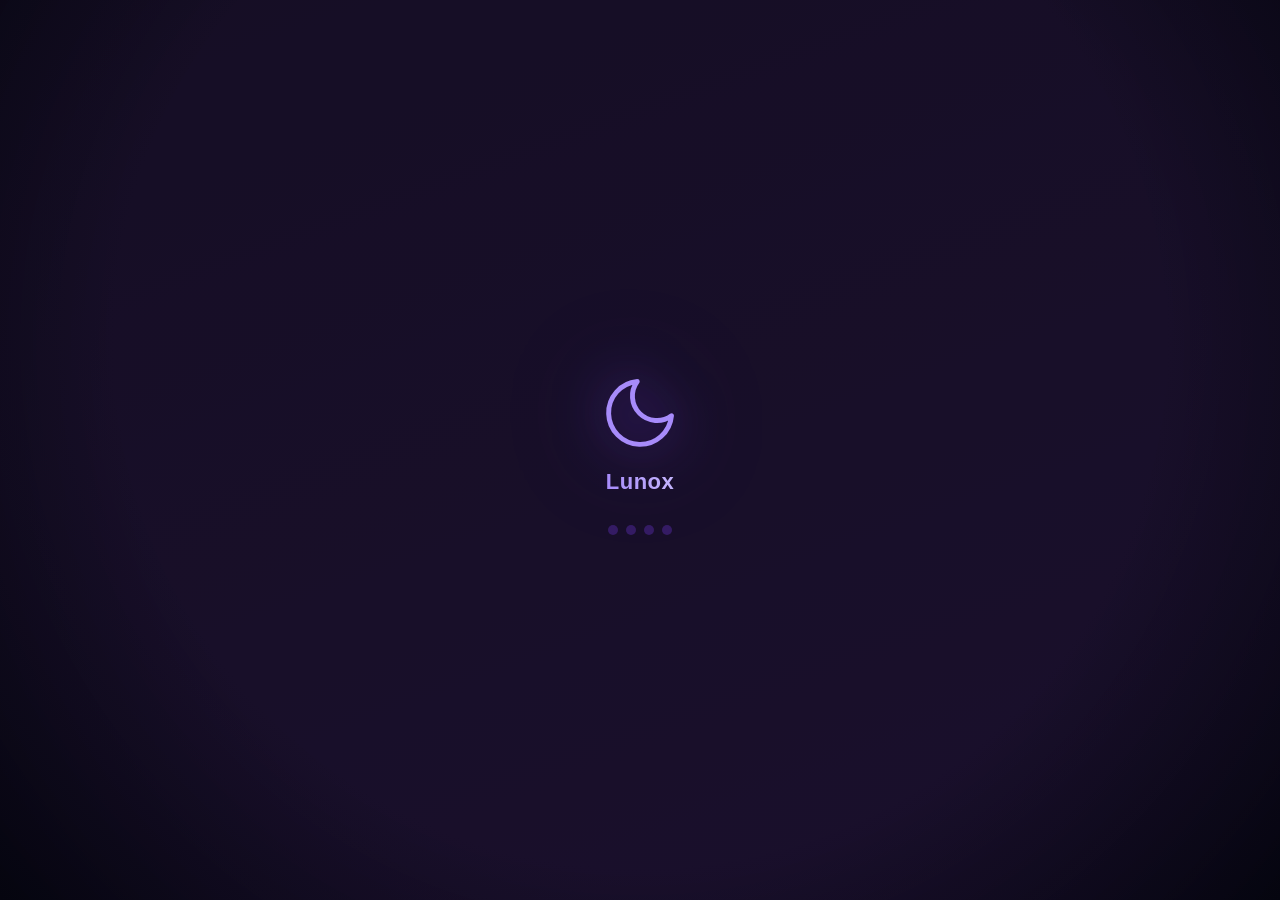
